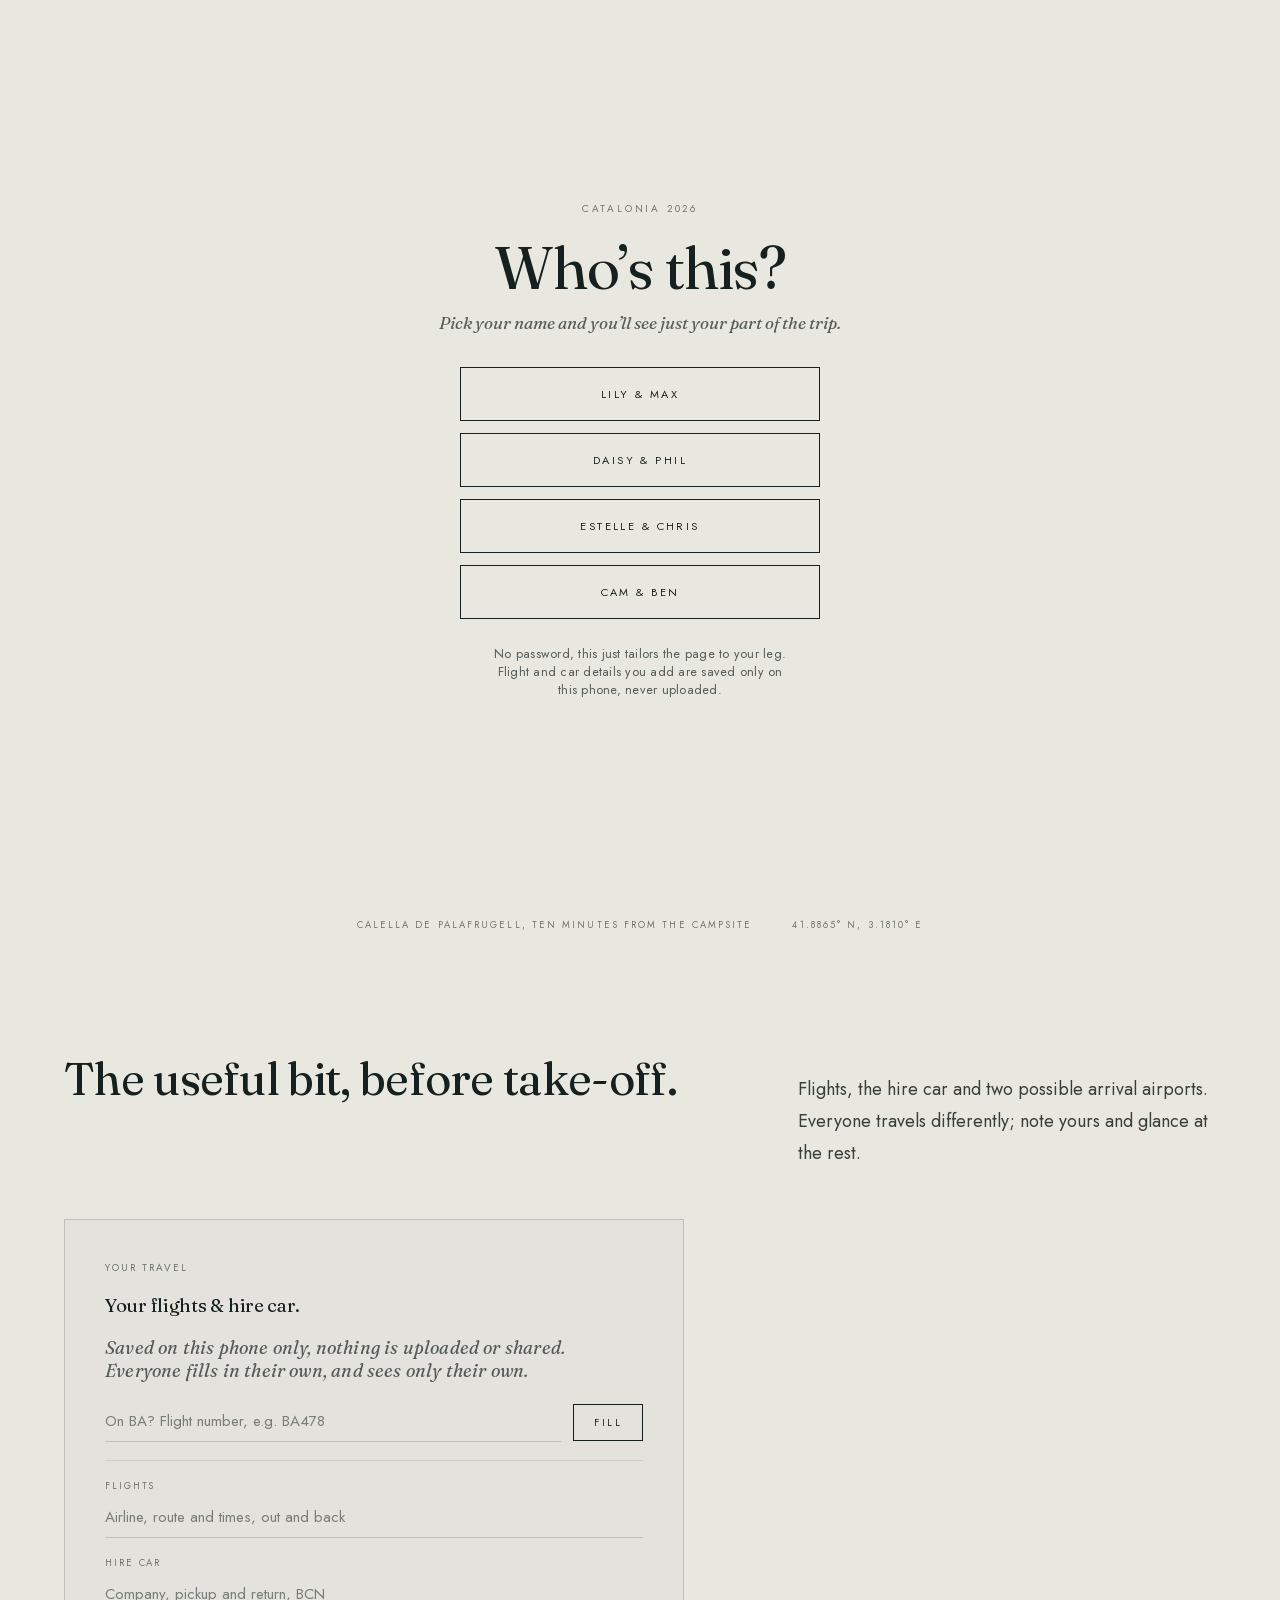
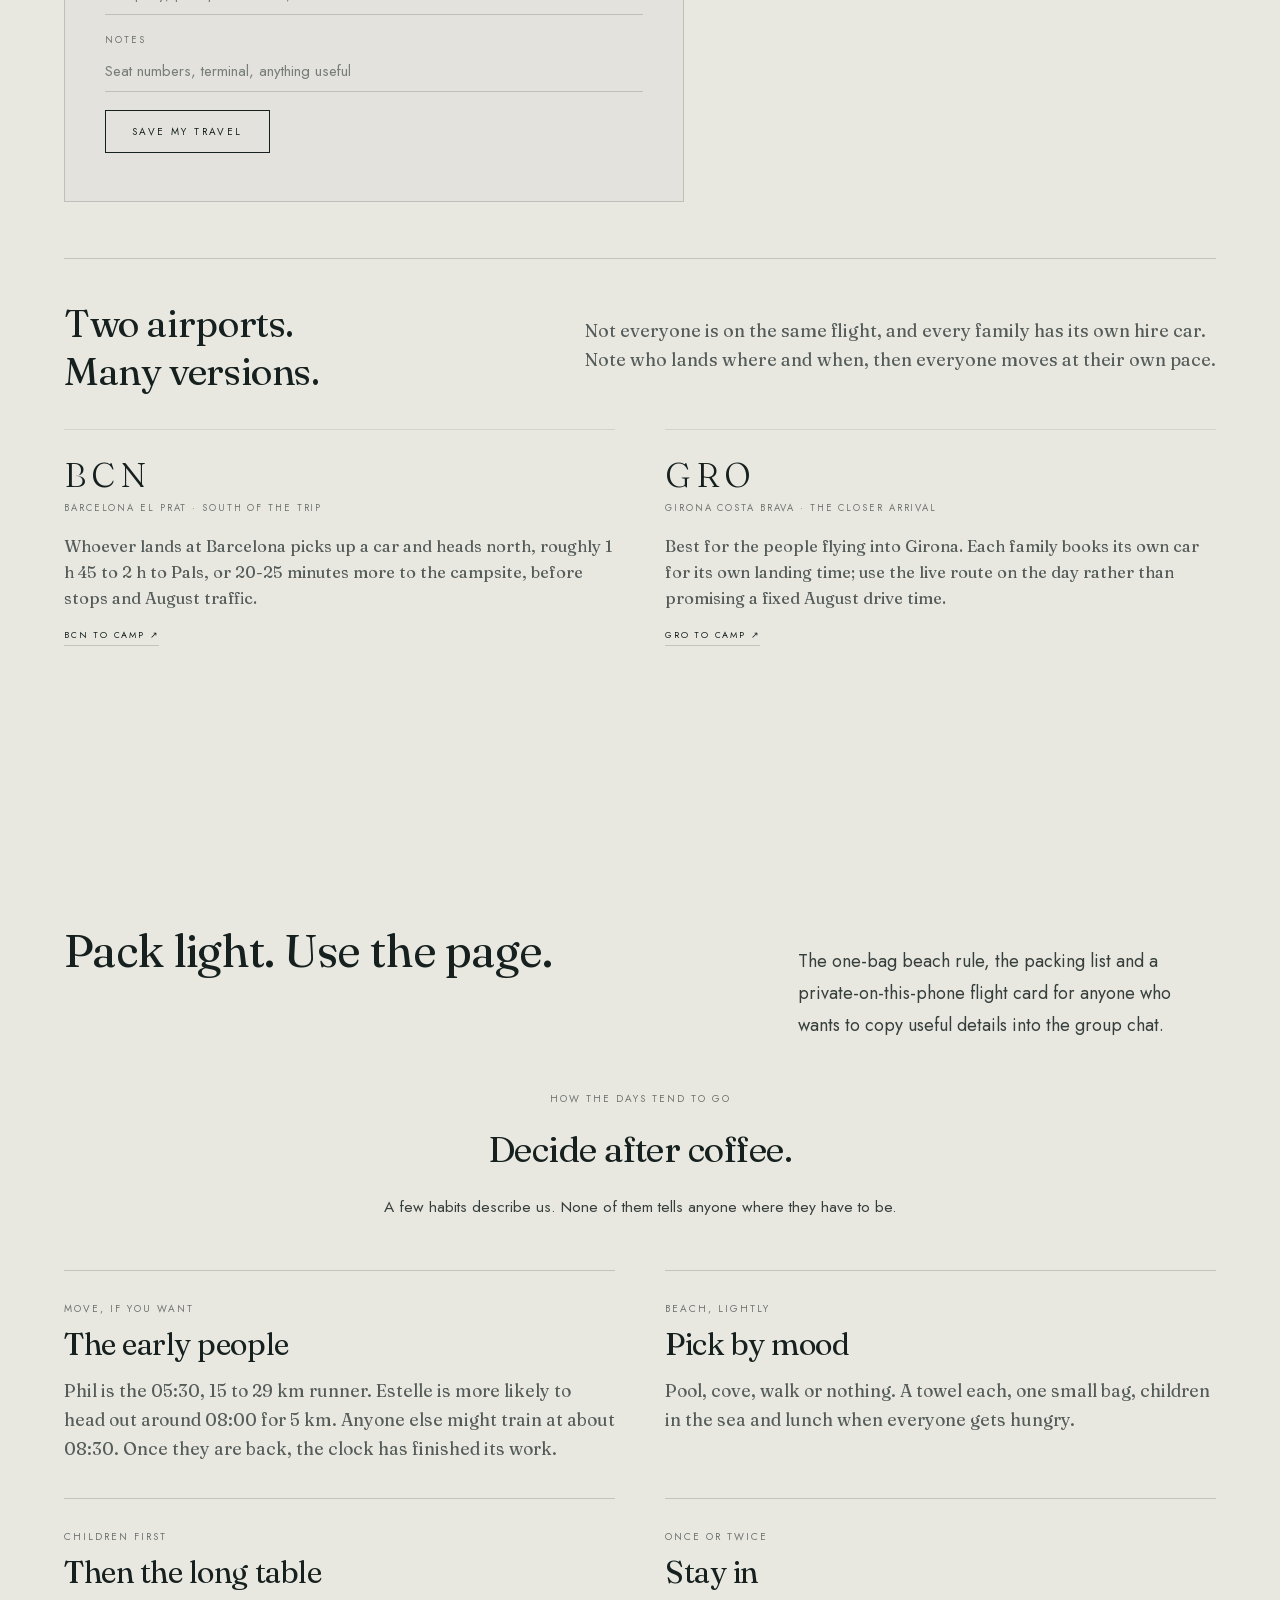
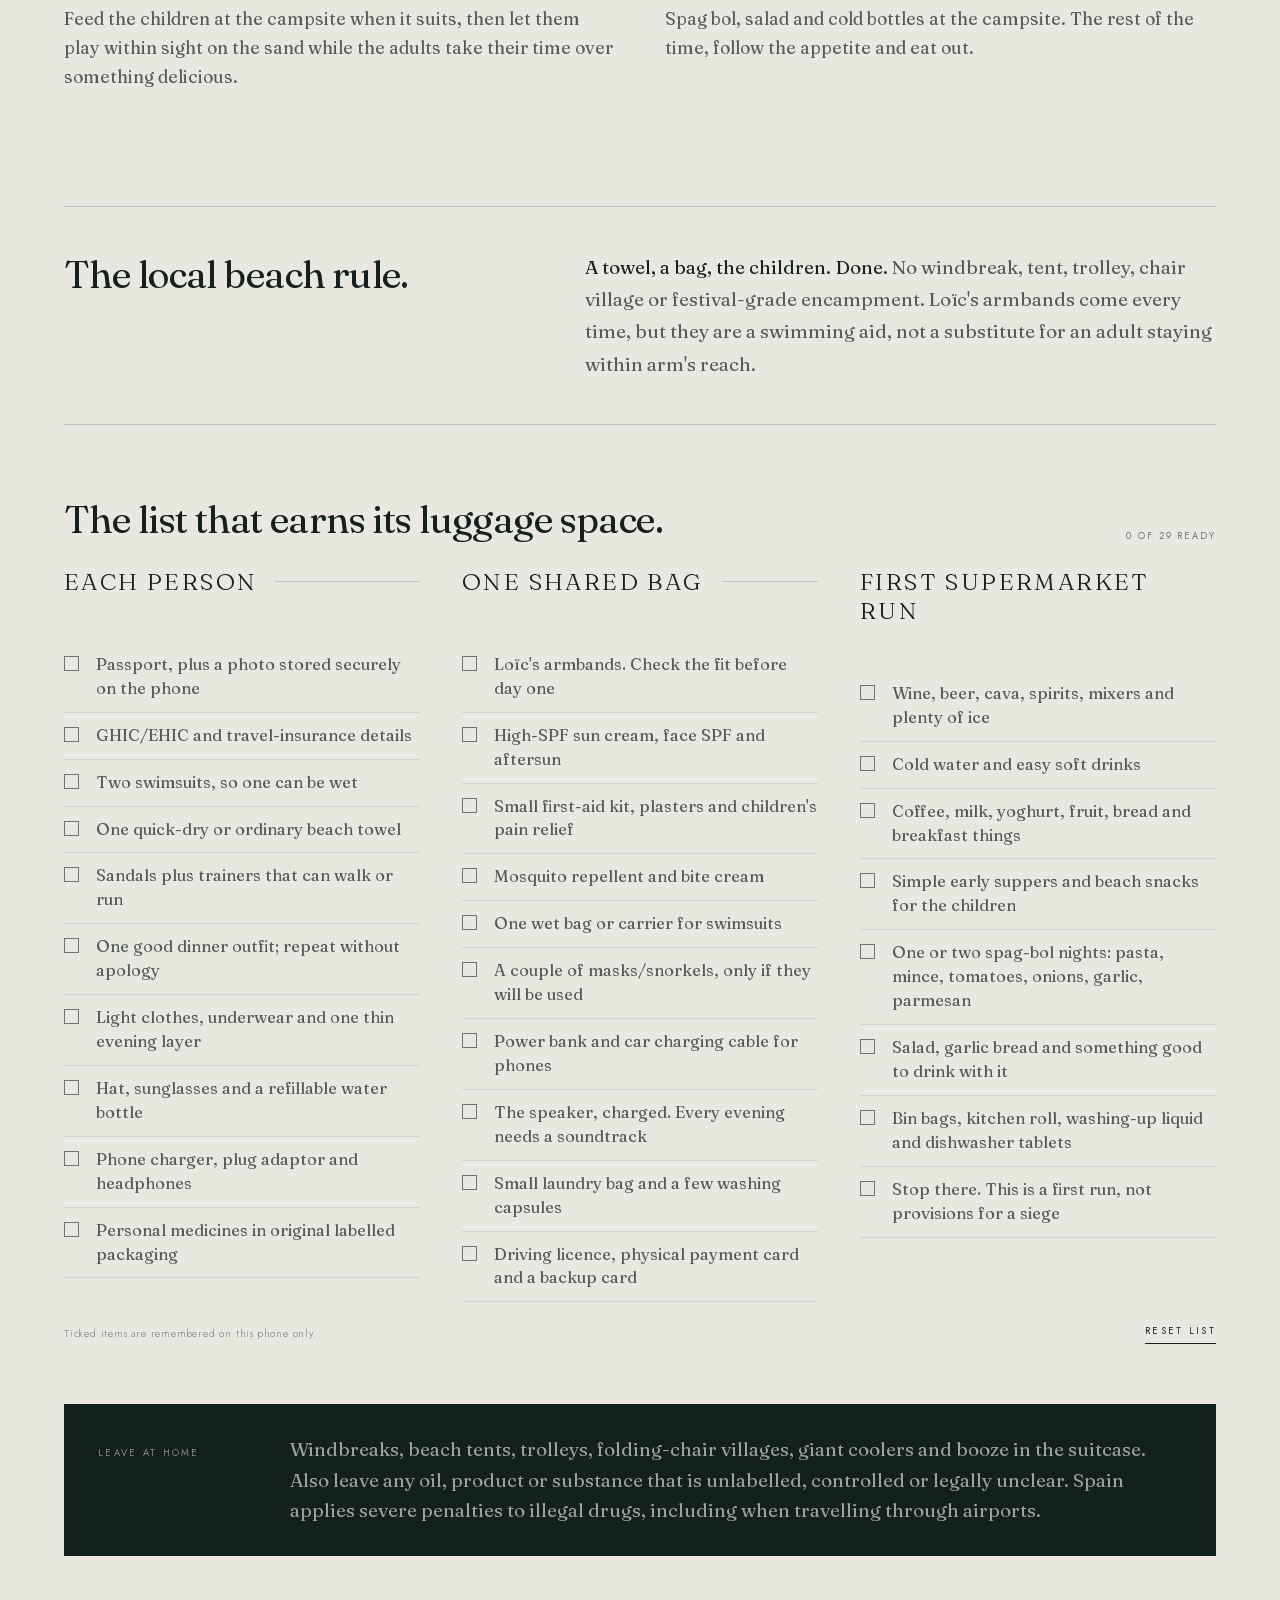
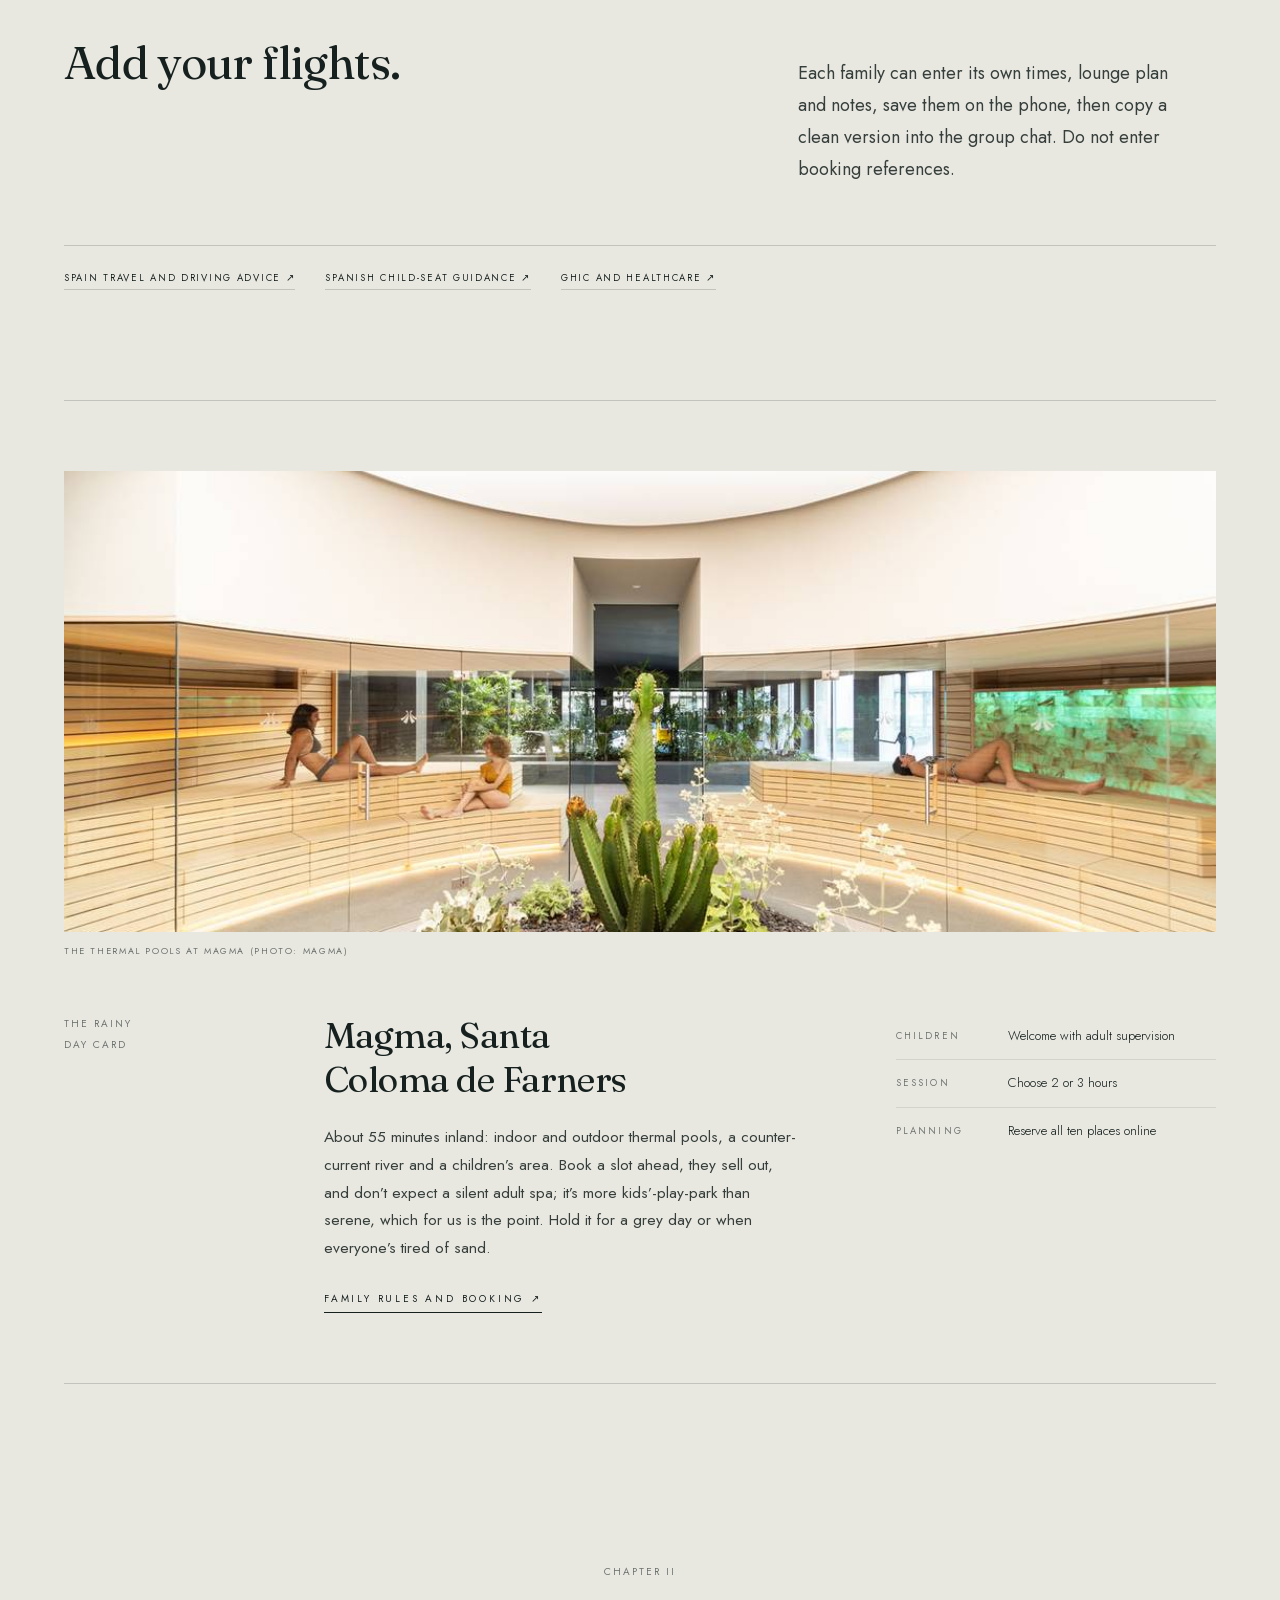
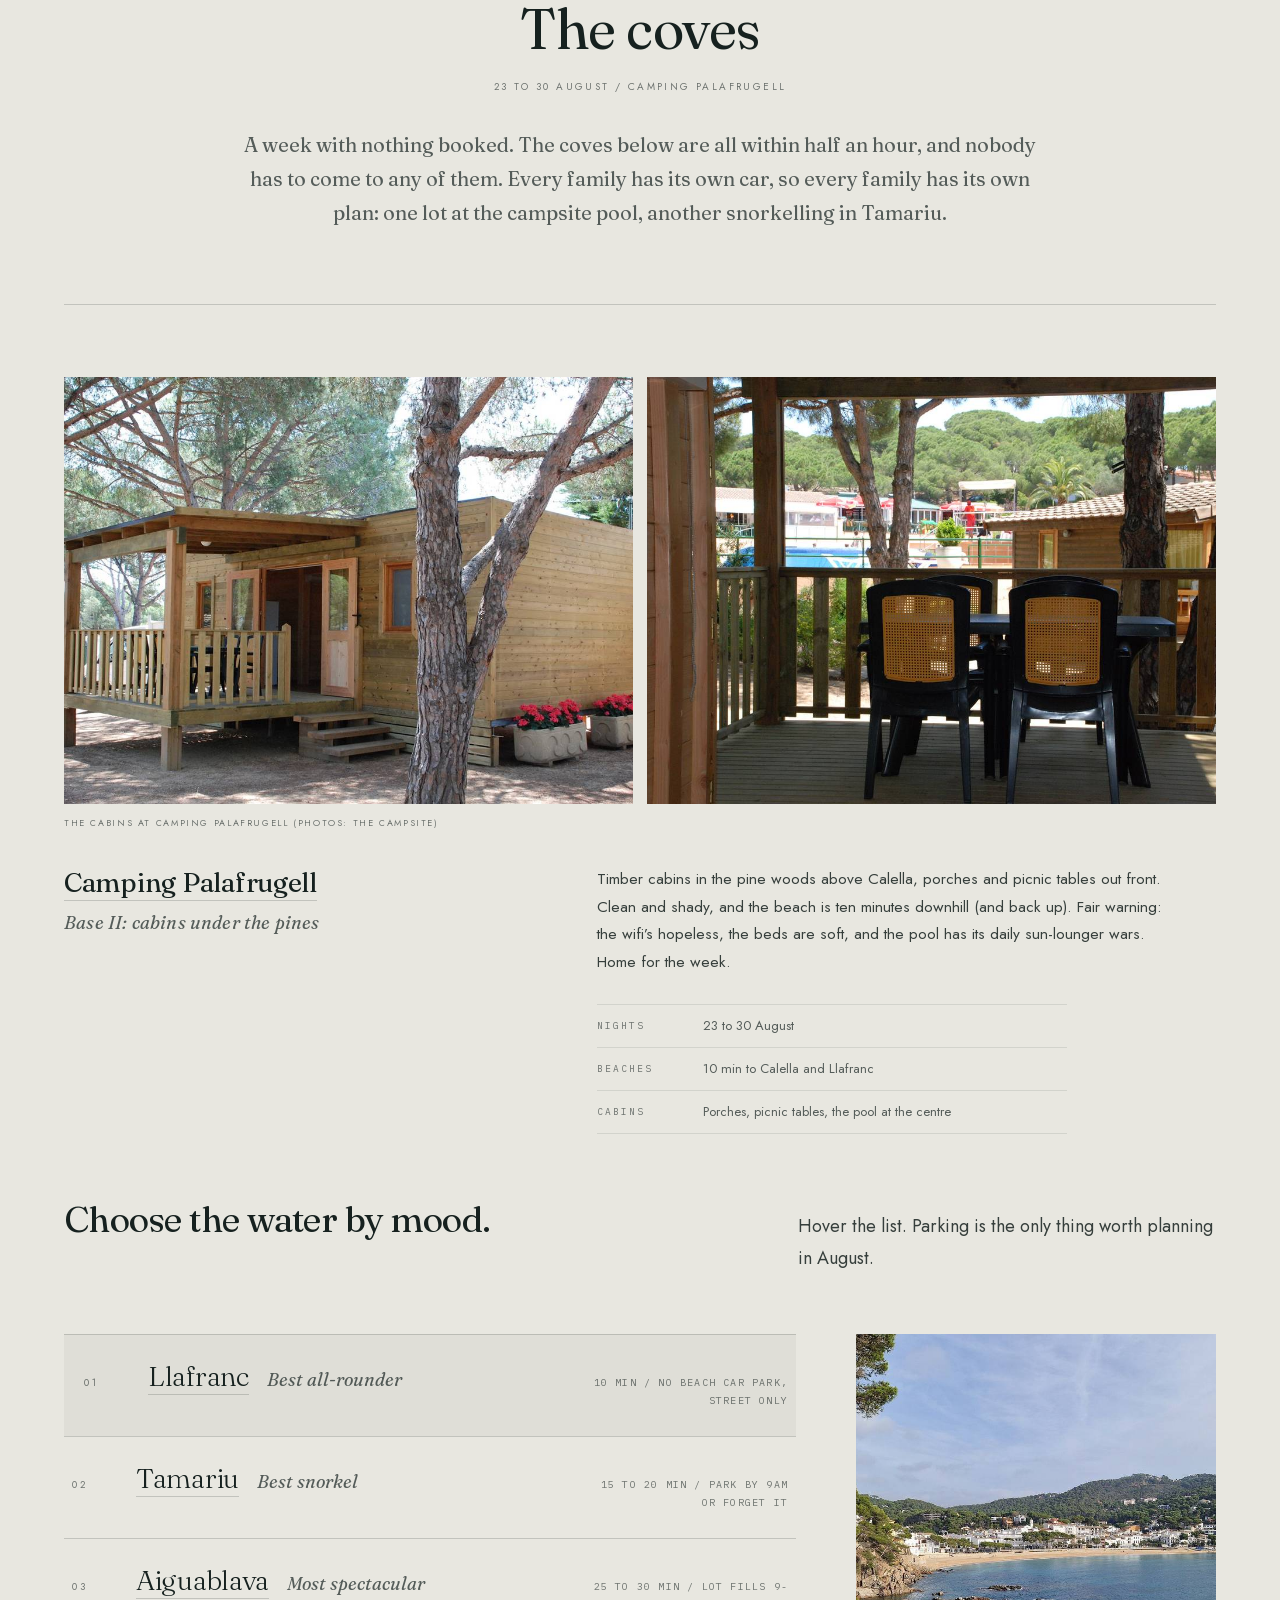
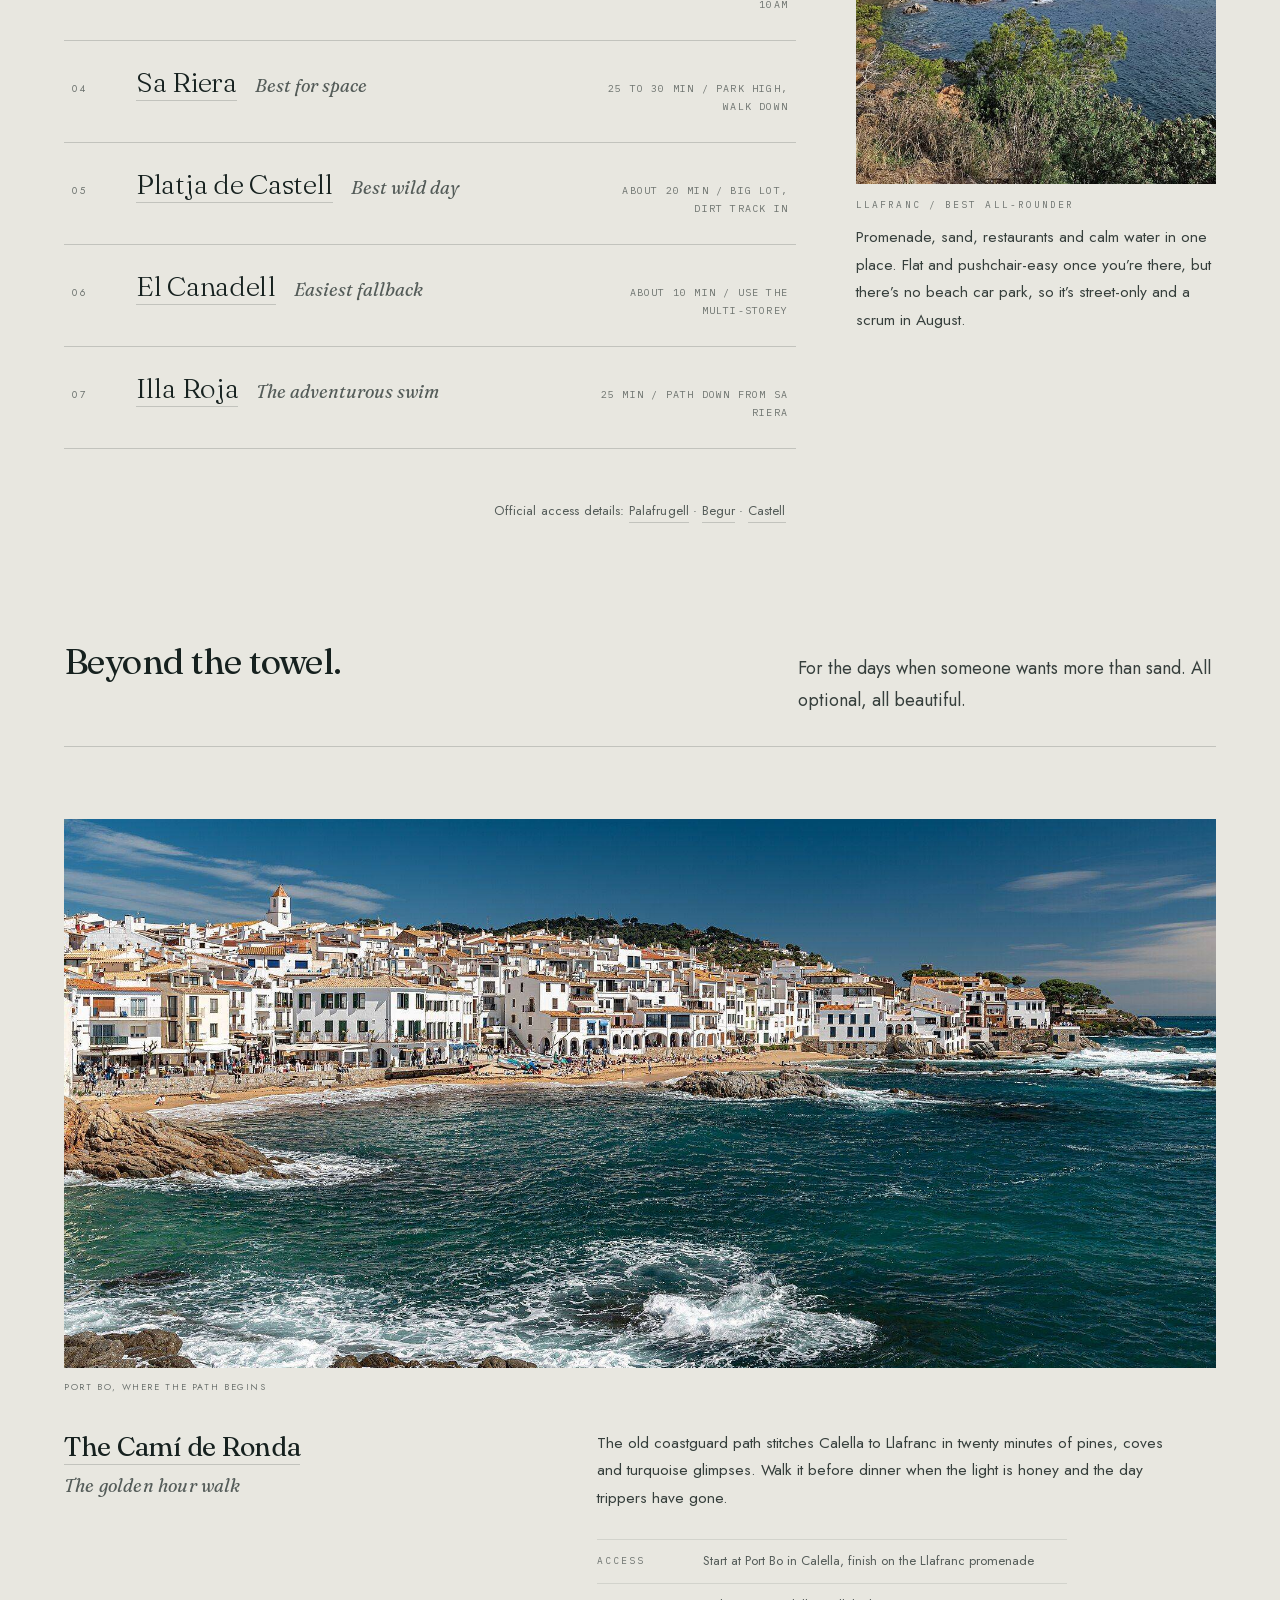
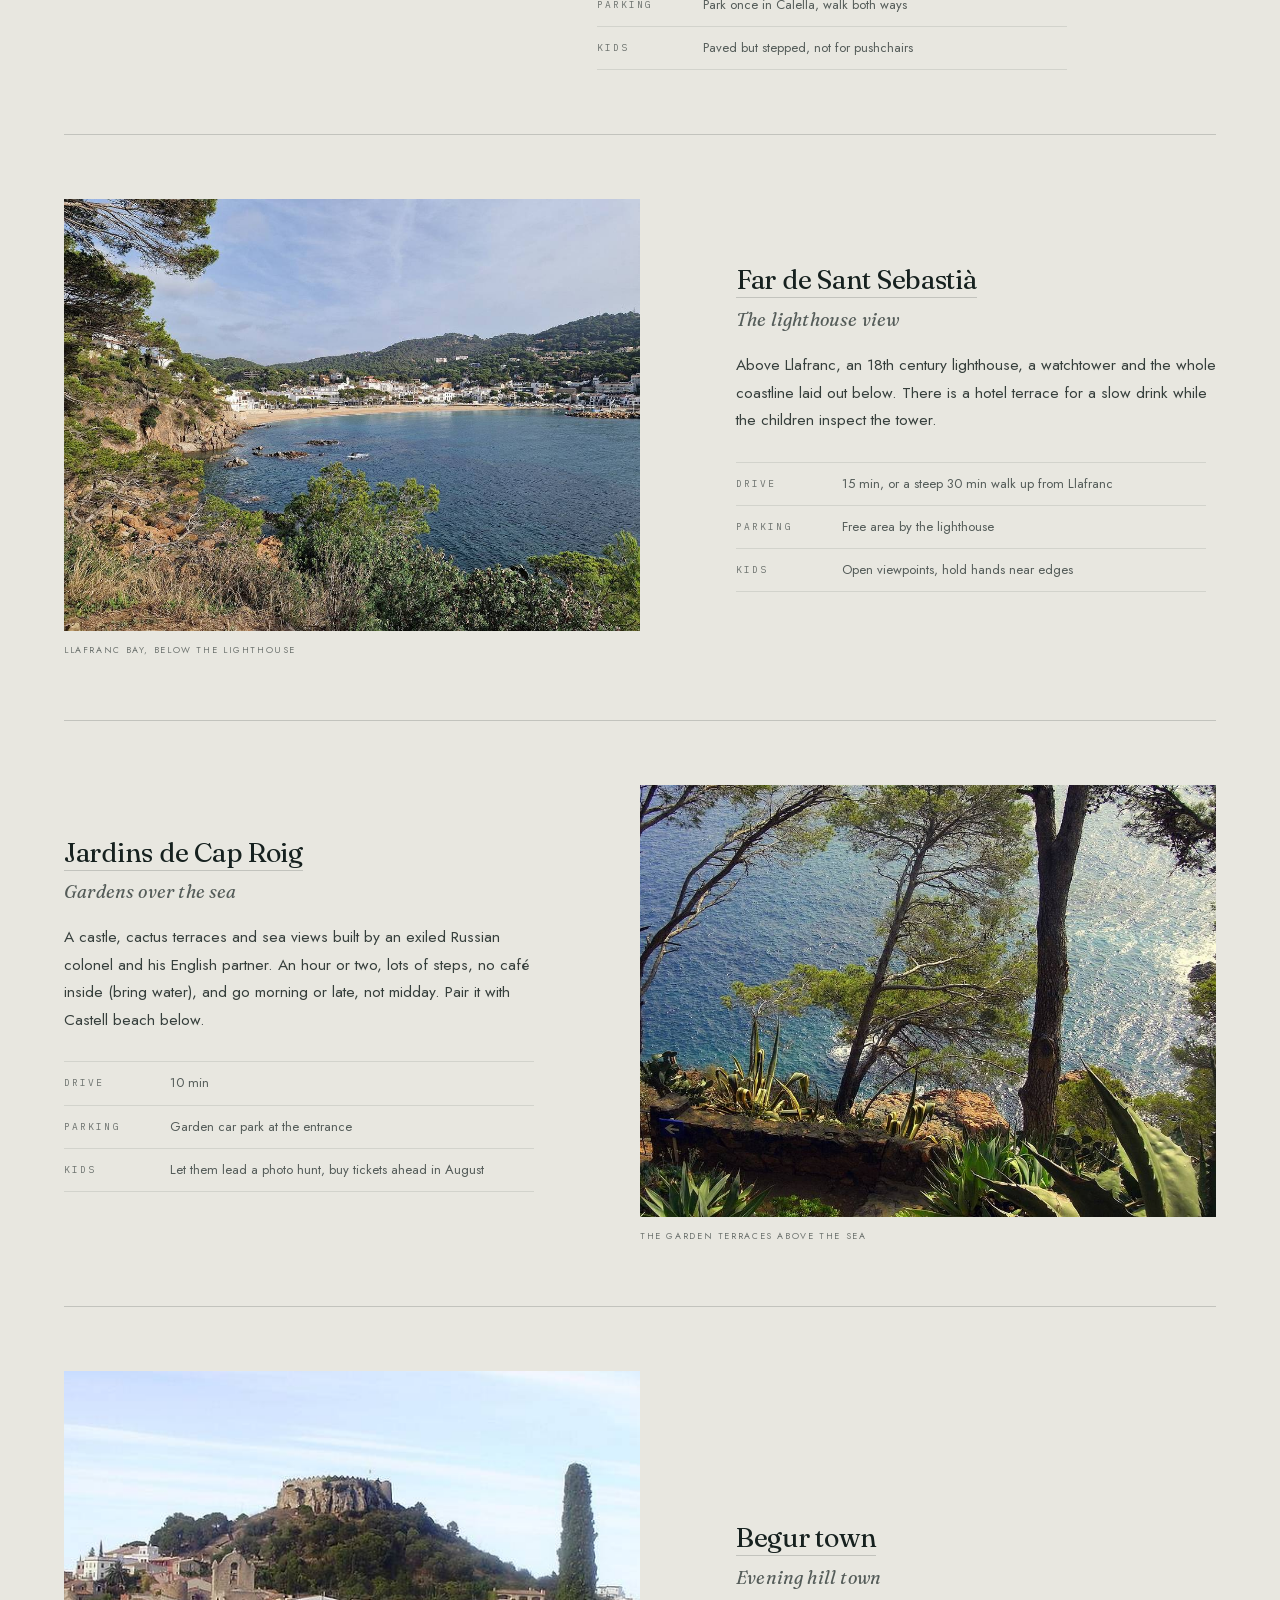
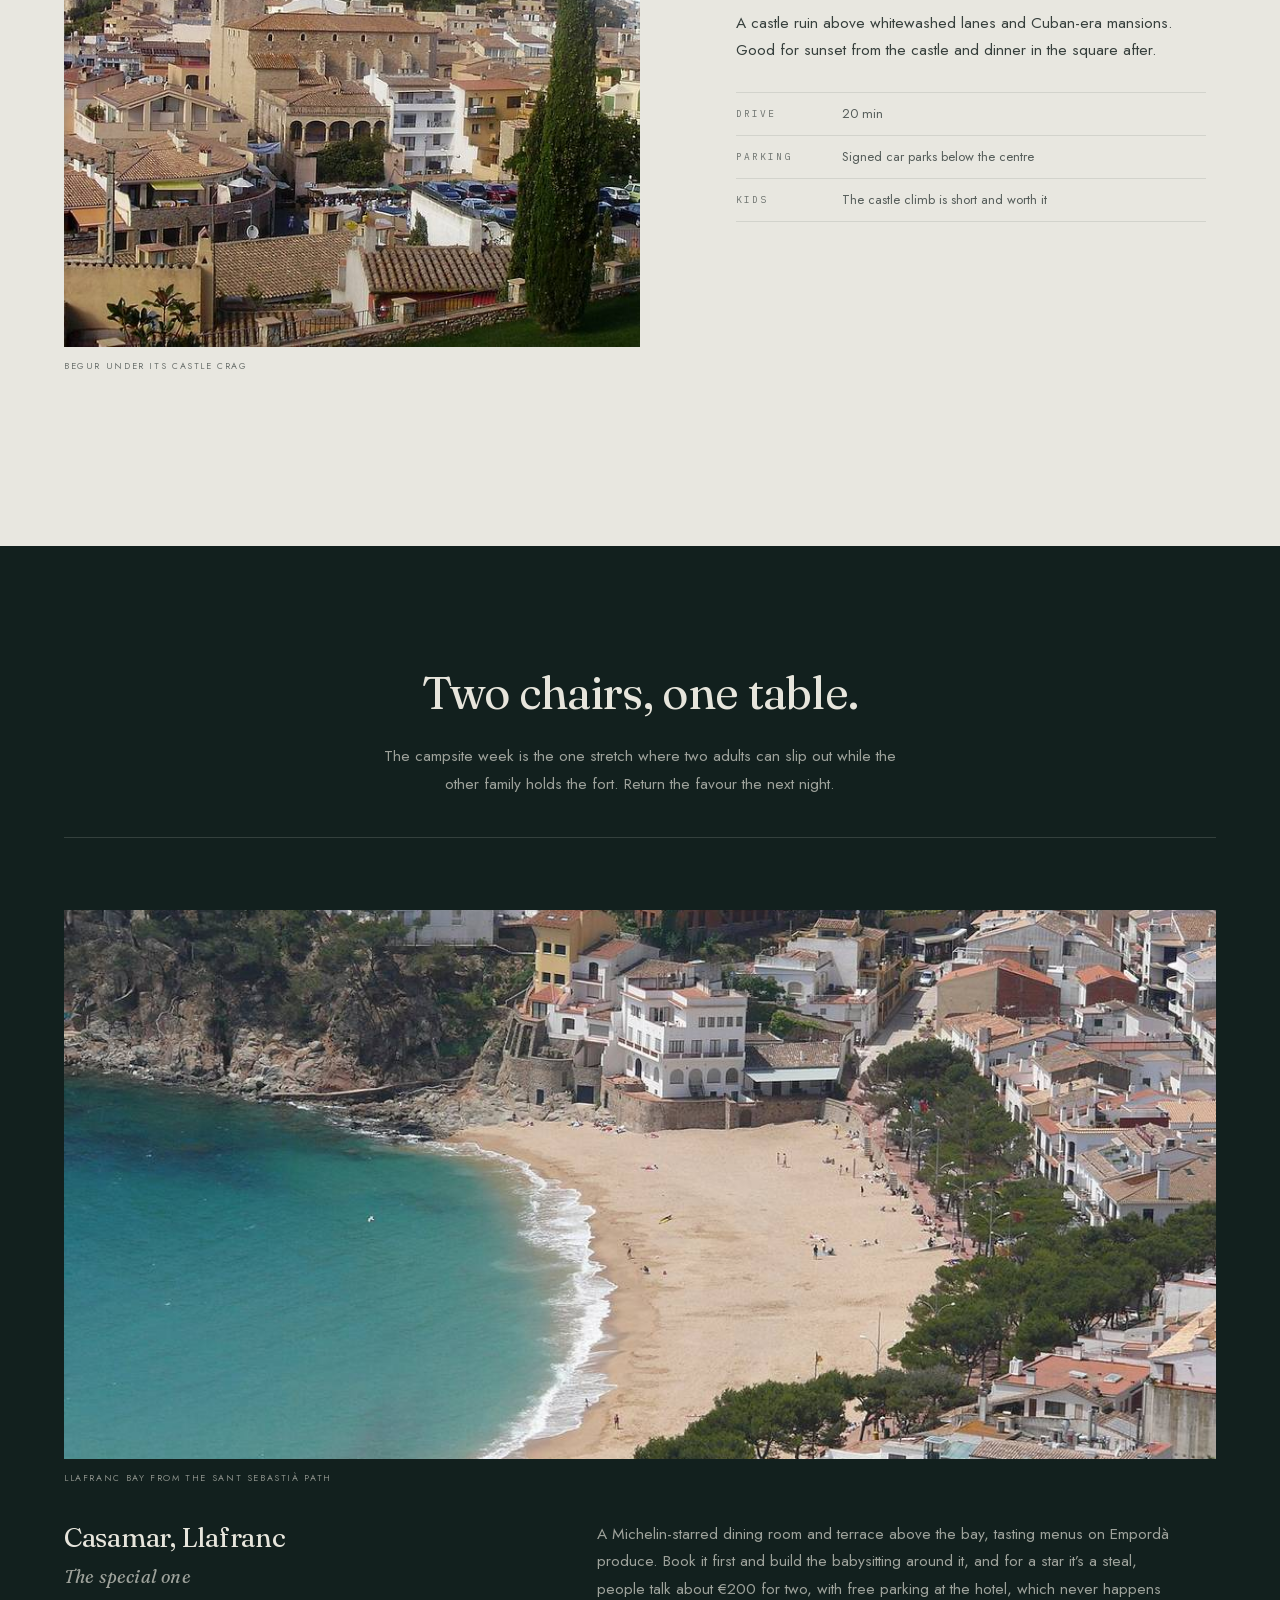
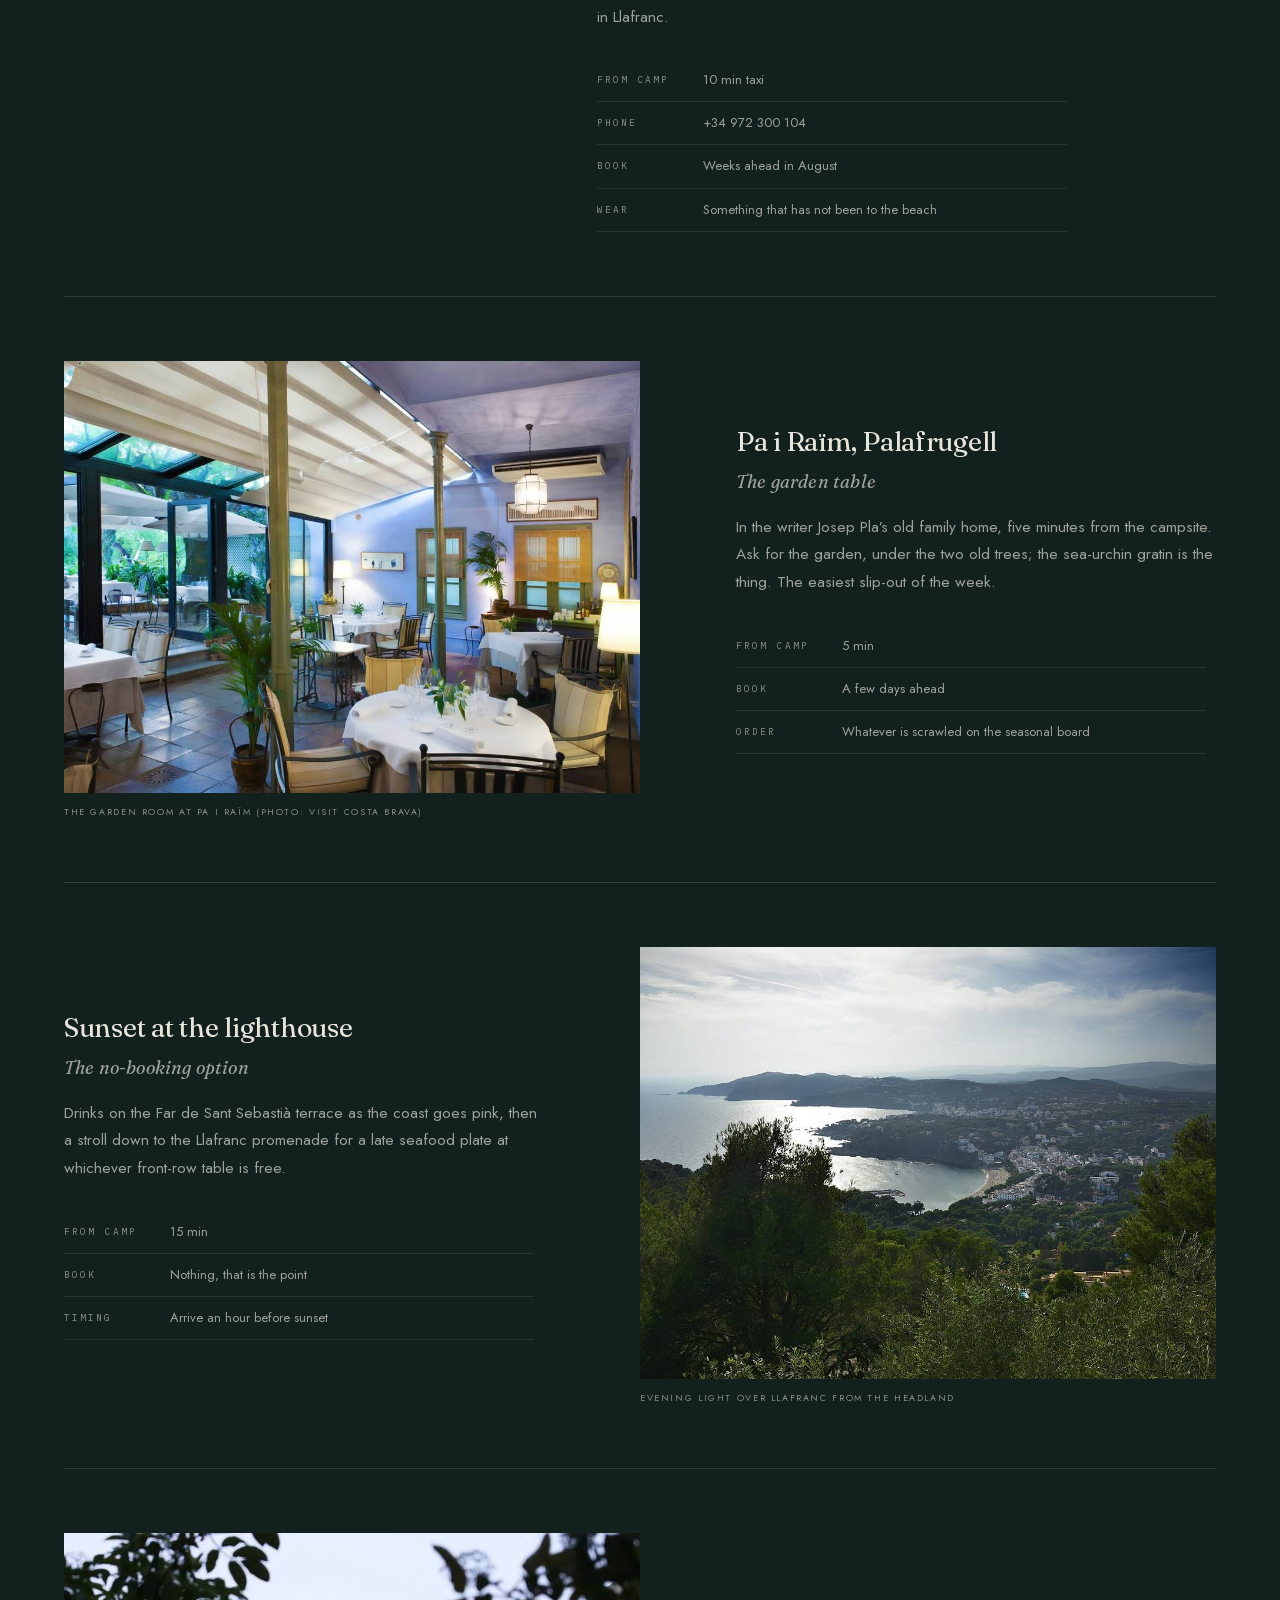
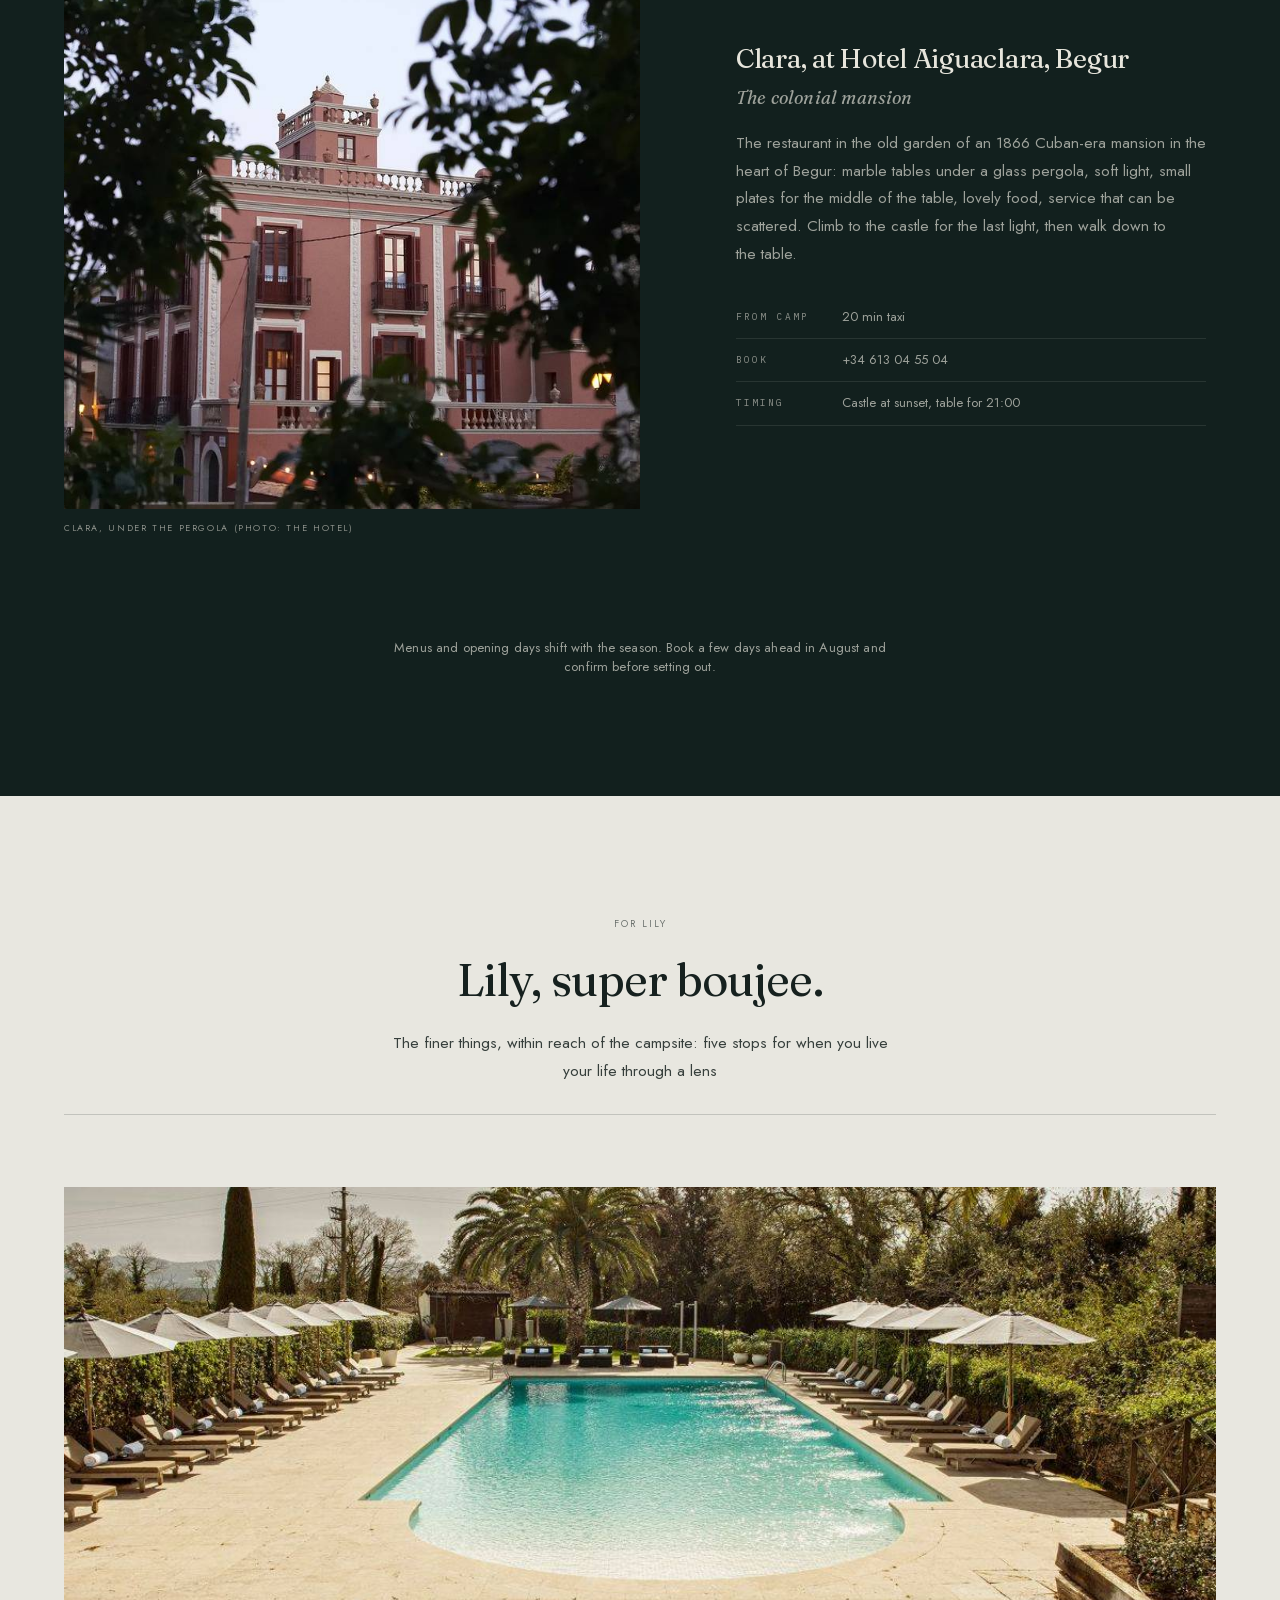
==== couples/index.html @ db092c10 "BA quick-fill: flight number populates route and live-times link Co-Authored-By: Claude Fable 5 <nor" ====
<!DOCTYPE html>
<html lang="en">
<head>
<meta charset="utf-8">
<meta name="viewport" content="width=device-width, initial-scale=1">
<meta name="theme-color" content="#fbf9f4">
<meta name="description" content="Pals, the coves, the campsite week and the runner's pages. Family notes for Catalonia, August 2026.">
<link rel="stylesheet" href="assets/leaflet/leaflet.css">
<title>Catalonia 2026 · Family notes</title>
<style>
/* latin-ext */
@font-face {
  font-family: 'Cormorant Garamond';
  font-style: italic;
  font-weight: 300;
  font-display: swap;
  src: url(assets/fonts/28d80079bb.woff2) format('woff2');
  unicode-range: U+0100-02BA, U+02BD-02C5, U+02C7-02CC, U+02CE-02D7, U+02DD-02FF, U+0304, U+0308, U+0329, U+1D00-1DBF, U+1E00-1E9F, U+1EF2-1EFF, U+2020, U+20A0-20AB, U+20AD-20C0, U+2113, U+2C60-2C7F, U+A720-A7FF;
}
/* latin */
@font-face {
  font-family: 'Cormorant Garamond';
  font-style: italic;
  font-weight: 300;
  font-display: swap;
  src: url(assets/fonts/880eabe202.woff2) format('woff2');
  unicode-range: U+0000-00FF, U+0131, U+0152-0153, U+02BB-02BC, U+02C6, U+02DA, U+02DC, U+0304, U+0308, U+0329, U+2000-206F, U+20AC, U+2122, U+2191, U+2193, U+2212, U+2215, U+FEFF, U+FFFD;
}
/* latin-ext */
@font-face {
  font-family: 'Cormorant Garamond';
  font-style: italic;
  font-weight: 400;
  font-display: swap;
  src: url(assets/fonts/28d80079bb.woff2) format('woff2');
  unicode-range: U+0100-02BA, U+02BD-02C5, U+02C7-02CC, U+02CE-02D7, U+02DD-02FF, U+0304, U+0308, U+0329, U+1D00-1DBF, U+1E00-1E9F, U+1EF2-1EFF, U+2020, U+20A0-20AB, U+20AD-20C0, U+2113, U+2C60-2C7F, U+A720-A7FF;
}
/* latin */
@font-face {
  font-family: 'Cormorant Garamond';
  font-style: italic;
  font-weight: 400;
  font-display: swap;
  src: url(assets/fonts/880eabe202.woff2) format('woff2');
  unicode-range: U+0000-00FF, U+0131, U+0152-0153, U+02BB-02BC, U+02C6, U+02DA, U+02DC, U+0304, U+0308, U+0329, U+2000-206F, U+20AC, U+2122, U+2191, U+2193, U+2212, U+2215, U+FEFF, U+FFFD;
}
/* latin-ext */
@font-face {
  font-family: 'Cormorant Garamond';
  font-style: normal;
  font-weight: 300;
  font-display: swap;
  src: url(assets/fonts/48072044ec.woff2) format('woff2');
  unicode-range: U+0100-02BA, U+02BD-02C5, U+02C7-02CC, U+02CE-02D7, U+02DD-02FF, U+0304, U+0308, U+0329, U+1D00-1DBF, U+1E00-1E9F, U+1EF2-1EFF, U+2020, U+20A0-20AB, U+20AD-20C0, U+2113, U+2C60-2C7F, U+A720-A7FF;
}
/* latin */
@font-face {
  font-family: 'Cormorant Garamond';
  font-style: normal;
  font-weight: 300;
  font-display: swap;
  src: url(assets/fonts/ac5feb9532.woff2) format('woff2');
  unicode-range: U+0000-00FF, U+0131, U+0152-0153, U+02BB-02BC, U+02C6, U+02DA, U+02DC, U+0304, U+0308, U+0329, U+2000-206F, U+20AC, U+2122, U+2191, U+2193, U+2212, U+2215, U+FEFF, U+FFFD;
}
/* latin-ext */
@font-face {
  font-family: 'Cormorant Garamond';
  font-style: normal;
  font-weight: 400;
  font-display: swap;
  src: url(assets/fonts/48072044ec.woff2) format('woff2');
  unicode-range: U+0100-02BA, U+02BD-02C5, U+02C7-02CC, U+02CE-02D7, U+02DD-02FF, U+0304, U+0308, U+0329, U+1D00-1DBF, U+1E00-1E9F, U+1EF2-1EFF, U+2020, U+20A0-20AB, U+20AD-20C0, U+2113, U+2C60-2C7F, U+A720-A7FF;
}
/* latin */
@font-face {
  font-family: 'Cormorant Garamond';
  font-style: normal;
  font-weight: 400;
  font-display: swap;
  src: url(assets/fonts/ac5feb9532.woff2) format('woff2');
  unicode-range: U+0000-00FF, U+0131, U+0152-0153, U+02BB-02BC, U+02C6, U+02DA, U+02DC, U+0304, U+0308, U+0329, U+2000-206F, U+20AC, U+2122, U+2191, U+2193, U+2212, U+2215, U+FEFF, U+FFFD;
}
/* latin-ext */
@font-face {
  font-family: 'Cormorant Garamond';
  font-style: normal;
  font-weight: 500;
  font-display: swap;
  src: url(assets/fonts/48072044ec.woff2) format('woff2');
  unicode-range: U+0100-02BA, U+02BD-02C5, U+02C7-02CC, U+02CE-02D7, U+02DD-02FF, U+0304, U+0308, U+0329, U+1D00-1DBF, U+1E00-1E9F, U+1EF2-1EFF, U+2020, U+20A0-20AB, U+20AD-20C0, U+2113, U+2C60-2C7F, U+A720-A7FF;
}
/* latin */
@font-face {
  font-family: 'Cormorant Garamond';
  font-style: normal;
  font-weight: 500;
  font-display: swap;
  src: url(assets/fonts/ac5feb9532.woff2) format('woff2');
  unicode-range: U+0000-00FF, U+0131, U+0152-0153, U+02BB-02BC, U+02C6, U+02DA, U+02DC, U+0304, U+0308, U+0329, U+2000-206F, U+20AC, U+2122, U+2191, U+2193, U+2212, U+2215, U+FEFF, U+FFFD;
}
/* latin-ext */
@font-face {
  font-family: 'Jost';
  font-style: normal;
  font-weight: 300;
  font-display: swap;
  src: url(assets/fonts/8f41327977.woff2) format('woff2');
  unicode-range: U+0100-02BA, U+02BD-02C5, U+02C7-02CC, U+02CE-02D7, U+02DD-02FF, U+0304, U+0308, U+0329, U+1D00-1DBF, U+1E00-1E9F, U+1EF2-1EFF, U+2020, U+20A0-20AB, U+20AD-20C0, U+2113, U+2C60-2C7F, U+A720-A7FF;
}
/* latin */
@font-face {
  font-family: 'Jost';
  font-style: normal;
  font-weight: 300;
  font-display: swap;
  src: url(assets/fonts/80724b1ffd.woff2) format('woff2');
  unicode-range: U+0000-00FF, U+0131, U+0152-0153, U+02BB-02BC, U+02C6, U+02DA, U+02DC, U+0304, U+0308, U+0329, U+2000-206F, U+20AC, U+2122, U+2191, U+2193, U+2212, U+2215, U+FEFF, U+FFFD;
}
/* latin-ext */
@font-face {
  font-family: 'Jost';
  font-style: normal;
  font-weight: 400;
  font-display: swap;
  src: url(assets/fonts/8f41327977.woff2) format('woff2');
  unicode-range: U+0100-02BA, U+02BD-02C5, U+02C7-02CC, U+02CE-02D7, U+02DD-02FF, U+0304, U+0308, U+0329, U+1D00-1DBF, U+1E00-1E9F, U+1EF2-1EFF, U+2020, U+20A0-20AB, U+20AD-20C0, U+2113, U+2C60-2C7F, U+A720-A7FF;
}
/* latin */
@font-face {
  font-family: 'Jost';
  font-style: normal;
  font-weight: 400;
  font-display: swap;
  src: url(assets/fonts/80724b1ffd.woff2) format('woff2');
  unicode-range: U+0000-00FF, U+0131, U+0152-0153, U+02BB-02BC, U+02C6, U+02DA, U+02DC, U+0304, U+0308, U+0329, U+2000-206F, U+20AC, U+2122, U+2191, U+2193, U+2212, U+2215, U+FEFF, U+FFFD;
}
/* latin-ext */
@font-face {
  font-family: 'Jost';
  font-style: normal;
  font-weight: 500;
  font-display: swap;
  src: url(assets/fonts/8f41327977.woff2) format('woff2');
  unicode-range: U+0100-02BA, U+02BD-02C5, U+02C7-02CC, U+02CE-02D7, U+02DD-02FF, U+0304, U+0308, U+0329, U+1D00-1DBF, U+1E00-1E9F, U+1EF2-1EFF, U+2020, U+20A0-20AB, U+20AD-20C0, U+2113, U+2C60-2C7F, U+A720-A7FF;
}
/* latin */
@font-face {
  font-family: 'Jost';
  font-style: normal;
  font-weight: 500;
  font-display: swap;
  src: url(assets/fonts/80724b1ffd.woff2) format('woff2');
  unicode-range: U+0000-00FF, U+0131, U+0152-0153, U+02BB-02BC, U+02C6, U+02DA, U+02DC, U+0304, U+0308, U+0329, U+2000-206F, U+20AC, U+2122, U+2191, U+2193, U+2212, U+2215, U+FEFF, U+FFFD;
}


/* RH England treatment: hairline Caslon-class caps, warm ivory, monochrome,
   centred compositions, hairline rules. Tokens first. */
:root {
  --ground: #f7f4ee;
  --ink: #26231e;
  --ink-60: rgba(38,35,30,0.62);
  --ink-45: rgba(38,35,30,0.45);
  --rule: rgba(38,35,30,0.16);
  --rule-soft: rgba(38,35,30,0.09);
  --dark: #201e1a;
  --dark-text: #ece7dc;
  --dark-60: rgba(236,231,220,0.62);
  --dark-45: rgba(236,231,220,0.45);
  --dark-rule: rgba(236,231,220,0.16);
  --serif: 'Cormorant Garamond', 'Times New Roman', serif;
  --sans: 'Jost', 'Futura', 'Century Gothic', sans-serif;
}
*, *::before, *::after { box-sizing: border-box; }
html { scroll-behavior: smooth; }
body { margin: 0; background: var(--ground); color: var(--ink); font-family: var(--serif); font-weight: 400; -webkit-font-smoothing: antialiased; }
img { max-width: 100%; }
a { color: inherit; text-decoration: none; transition: opacity 0.25s; }
a:hover { opacity: 0.6; }
a:focus-visible, [role="button"]:focus-visible { outline: 1px solid var(--ink); outline-offset: 3px; }
::selection { background: var(--ink); color: var(--ground); }
@keyframes fadeUp { from { opacity: 0; transform: translateY(28px); } to { opacity: 1; transform: none; } }
@keyframes mapPulse { 0% { r: 8; opacity: 0.9; } 100% { r: 24; opacity: 0; } }

/* typographic roles */
.skip { position: absolute; left: -9999px; top: 0; background: var(--ink); color: var(--ground); padding: 10px 18px; z-index: 100; font-family: var(--sans); font-size: 11px; letter-spacing: 0.2em; text-transform: uppercase; }
.skip:focus { left: 0; }
h1, h2, h3 { text-transform: uppercase; font-family: var(--serif); font-weight: 300; letter-spacing: 0.14em; text-wrap: balance; }
.eyebrow, .chapter-nn, .aside-label, .wp-label, .run-stat-k, .foot-label, .map-header { font-family: var(--sans); font-weight: 400; font-size: 10px; letter-spacing: 0.32em; text-transform: uppercase; color: var(--ink-45); }

/* header: centred RH masthead */
.site-head { position: fixed; top: 0; left: 0; right: 0; z-index: 50; display: flex; flex-direction: column; align-items: center; gap: 10px; padding: 20px 5vw 16px; background: rgba(247,244,238,0.92); backdrop-filter: blur(12px); -webkit-backdrop-filter: blur(12px); border-bottom: 1px solid var(--rule); }
.brand { font-family: var(--serif); font-weight: 400; font-size: 19px; letter-spacing: 0.42em; text-transform: uppercase; text-indent: 0.42em; }
.site-head nav { display: flex; gap: 34px; font-family: var(--sans); font-weight: 400; font-size: 10px; letter-spacing: 0.26em; text-transform: uppercase; color: var(--ink-60); }

/* shared layout */
.wrap { padding: 60px 5vw; max-width: 1300px; margin: 0 auto; scroll-margin-top: 96px; }
.wrap-inner { max-width: 1300px; margin: 0 auto; }
/* centred section heads, RH-style */
.split { display: flex; flex-direction: column; align-items: center; text-align: center; gap: 22px; }
.split h2 { font-size: clamp(28px,3.6vw,52px); line-height: 1.18; margin: 0; }
.split > p { font-family: var(--serif); font-style: italic; font-size: 19px; line-height: 1.6; margin: 0; max-width: 52ch; color: var(--ink-60); text-wrap: pretty; }
.split.sub h3 { font-size: clamp(24px,2.8vw,38px); line-height: 1.2; margin: 0; }
.split.sub { margin-bottom: 60px; }
.split.towel { margin: 120px 0 30px; }
.split.asym { flex-direction: row; flex-wrap: wrap; align-items: baseline; justify-content: space-between; text-align: left; gap: 18px 70px; }
.split.asym > p { margin-left: auto; max-width: 38ch; font-size: 18px; }

/* hero: full-screen image, RH England overlay */
.hero-full { position: relative; height: 100vh; height: 100svh; min-height: 560px; }
.hero-bg { position: absolute; inset: 0; width: 100%; height: 100%; object-fit: cover; display: block; }
.hero-full::after { content: ''; position: absolute; inset: 0; background: linear-gradient(rgba(22,20,16,0.42), rgba(22,20,16,0.38) 45%, rgba(22,20,16,0.5)); }
.hero-overlay { position: absolute; inset: 0; z-index: 1; display: flex; flex-direction: column; align-items: center; justify-content: flex-end; text-align: center; padding: 120px 6vw 9vh; color: #f6f3ec; }
.hero-overlay h1 { font-size: clamp(32px,5vw,76px); line-height: 1.2; margin: 0; max-width: 20ch; text-shadow: 0 1px 18px rgba(0,0,0,0.35); animation: fadeUp 1.1s cubic-bezier(0.22,1,0.36,1) both; }
.hero-lede { font-family: var(--serif); font-style: italic; font-size: clamp(18px,1.8vw,22px); line-height: 1.6; margin: 34px 0 0; max-width: 50ch; color: rgba(246,243,236,0.92); text-wrap: pretty; text-shadow: 0 1px 16px rgba(0,0,0,0.3); animation: fadeUp 1.1s cubic-bezier(0.22,1,0.36,1) 0.25s both; }
.hero-dates { font-family: var(--sans); font-weight: 400; font-size: 10.5px; line-height: 2.4; letter-spacing: 0.26em; text-transform: uppercase; color: rgba(246,243,236,0.85); margin-top: 38px; animation: fadeUp 1.1s cubic-bezier(0.22,1,0.36,1) 0.45s both; }
.hero-capline { font-family: var(--sans); font-size: 9.5px; letter-spacing: 0.22em; text-transform: uppercase; color: var(--ink-45); padding: 18px 5vw 0; display: flex; justify-content: center; gap: 40px; flex-wrap: wrap; text-align: center; }

/* overview index */
.overview { padding: 130px 5vw 60px; }
.index { margin-top: 64px; }
.index-row { display: grid; grid-template-columns: 64px minmax(0,1fr) auto; gap: 28px; align-items: baseline; padding: 30px 0; border-top: 1px solid var(--rule); }
.index-row:last-child { border-bottom: 1px solid var(--rule); }
.index-nn { font-family: var(--sans); font-size: 10px; letter-spacing: 0.3em; color: var(--ink-45); }
.index-name { font-family: var(--serif); font-weight: 300; font-size: clamp(24px,2.8vw,40px); line-height: 1.15; letter-spacing: 0.12em; text-transform: uppercase; }
.index-meta { font-family: var(--sans); font-size: 10px; letter-spacing: 0.18em; text-transform: uppercase; color: var(--ink-45); }

/* chapters: centred heads */
.chapter { padding-bottom: 40px; }
.chapter-head { display: flex; flex-direction: column; align-items: center; text-align: center; gap: 18px; padding: 80px 0 34px; }
.chapter-head h2 { font-size: clamp(30px,4.4vw,62px); line-height: 1.14; margin: 0; }
.chapter-meta { font-family: var(--sans); font-size: 10px; letter-spacing: 0.24em; text-transform: uppercase; color: var(--ink-45); }
.chapter-lede { font-family: var(--serif); font-size: 20px; line-height: 1.7; margin: 0 auto 34px; max-width: 62ch; color: var(--ink-60); text-wrap: pretty; text-align: center; }
.chapter-lede.pad-b { margin-bottom: 74px; }
/* full-bleed chapter panorama */
.wide-fig { width: 100vw; margin: 48px 0 40px calc(50% - 50vw); }
.wide-fig img { width: 100%; aspect-ratio: 3/1; object-fit: cover; object-position: 50% 30%; display: block; }
.wide-fig figcaption { font-family: var(--sans); font-size: 9.5px; letter-spacing: 0.22em; text-transform: uppercase; color: var(--ink-45); margin-top: 16px; text-align: center; padding: 0 5vw; }

/* articles: editorial system with feature moments, alternating rows, text rows */
.spot-feature { border-top: 1px solid var(--rule); padding: 72px 0 64px; }
.spot-feature .spot-fig { width: 100%; max-width: none; margin: 0; }
.spot-feature .spot-fig img { width: 100%; aspect-ratio: 21/10; object-fit: cover; display: block; }
.spot-fig figcaption, .row-fig figcaption { font-family: var(--sans); font-size: 9px; letter-spacing: 0.18em; text-transform: uppercase; color: var(--ink-45); margin-top: 12px; }
.spot-fig-pair .pair { display: grid; grid-template-columns: 1fr 1fr; gap: 14px; }
.spot-fig-pair .pair img { width: 100%; aspect-ratio: 4/3; object-fit: cover; display: block; }
.feat-grid { display: grid; grid-template-columns: minmax(0,5fr) minmax(0,7fr); gap: 26px 90px; margin-top: 36px; }
.spot-feature h3, .spot-row h3, .spot-plain h3 { font-size: clamp(20px,2.1vw,29px); line-height: 1.32; letter-spacing: 0.12em; margin: 0; font-weight: 400; }
.spot-tag { font-family: var(--serif); font-style: italic; font-size: 18px; letter-spacing: 0.01em; color: var(--ink-60); margin-top: 10px; }
.spot-body { font-family: var(--serif); font-size: 18.5px; line-height: 1.7; color: var(--ink-60); margin: 0 0 0; max-width: 58ch; text-wrap: pretty; }
.spot-facts { max-width: 470px; margin-top: 28px; }
.spot-row { display: grid; grid-template-columns: repeat(12, minmax(0,1fr)); gap: 32px 0; align-items: center; border-top: 1px solid var(--rule); padding: 64px 0; }
.spot-row .row-fig { grid-column: 1 / span 6; margin: 0; }
.spot-row .row-txt { grid-column: 8 / span 5; }
.spot-row.rev .row-fig { grid-column: 7 / span 6; }
.spot-row.rev .row-txt { grid-column: 1 / span 5; grid-row: 1; }
.row-fig img { width: 100%; aspect-ratio: 4/3; object-fit: cover; display: block; }
.row-fig.sq img { aspect-ratio: 1/1; }
.row-txt .spot-body { margin-top: 20px; }
.spot-plain { display: grid; grid-template-columns: minmax(0,5fr) minmax(0,7fr); gap: 24px 90px; border-top: 1px solid var(--rule); padding: 58px 0; }
.fact-row { display: grid; grid-template-columns: 92px 1fr; gap: 14px; padding: 11px 0; border-bottom: 1px solid var(--rule-soft); font-family: var(--sans); font-size: 12.5px; font-weight: 300; line-height: 1.55; }
.fact-row:first-child { border-top: 1px solid var(--rule-soft); }
.fact-k { font-size: 9.5px; font-weight: 400; letter-spacing: 0.22em; text-transform: uppercase; color: var(--ink-45); padding-top: 3px; }
.fact-v { color: var(--ink-60); }
/* dark variants */
.spot-dk { border-top-color: var(--dark-rule); }
.spot-dk figcaption { color: var(--dark-45); }
.spot-dk .spot-tag { color: var(--dark-60); }
.spot-dk .spot-body { color: var(--dark-60); }
.spot-dk .spot-fig figcaption { color: var(--dark-45); }
.fact-row.dk { border-bottom-color: rgba(236,231,220,0.1); }
.fact-row.dk .fact-k { color: var(--dark-45); }
.fact-row.dk .fact-v { color: var(--dark-60); }

/* magma aside */
.aside-wrap { padding: 40px 5vw; }
.aside { border-top: 1px solid var(--rule); border-bottom: 1px solid var(--rule); padding: 70px 0; display: flex; flex-wrap: wrap; gap: 44px 100px; align-items: start; }
.aside-fig { flex-basis: 100%; margin: 0 0 12px; }
.aside-fig img { width: 100%; aspect-ratio: 5/2; object-fit: cover; display: block; }
.aside-fig figcaption { font-family: var(--sans); font-size: 9px; letter-spacing: 0.18em; text-transform: uppercase; color: var(--ink-45); margin-top: 12px; }
.aside-label { flex: 0 0 160px; line-height: 2.1; }
.aside-main { flex: 1 1 380px; min-width: 0; }
.aside-main h2 { font-size: clamp(24px,2.8vw,38px); line-height: 1.24; margin: 0 0 22px; }
.aside-main p { font-family: var(--serif); font-size: 19px; line-height: 1.7; color: var(--ink-60); margin: 0; max-width: 56ch; text-wrap: pretty; }
.aside-link, .run-map-link { display: inline-block; margin-top: 30px; font-family: var(--sans); font-weight: 400; font-size: 10px; letter-spacing: 0.28em; text-transform: uppercase; border-bottom: 1px solid var(--ink); padding-bottom: 6px; }
.aside-facts { flex: 0 1 320px; min-width: 240px; font-family: var(--sans); font-weight: 300; font-size: 13px; line-height: 1.6; }
.aside-fact { display: grid; grid-template-columns: 96px 1fr; gap: 16px; padding: 13px 0; border-bottom: 1px solid var(--rule-soft); }
.aside-fact.last { border-bottom: none; }
.aside-fact span:first-child { font-size: 9.5px; font-weight: 400; letter-spacing: 0.22em; text-transform: uppercase; color: var(--ink-45); padding-top: 3px; }

/* beaches */
.beaches { display: flex; flex-wrap: wrap; gap: 60px; align-items: start; }
.beach-list { flex: 1 1 480px; min-width: 0; display: flex; flex-direction: column; border-bottom: 1px solid var(--rule); }
.beach-row { display: grid; grid-template-columns: 44px minmax(0,1fr) 200px; align-items: baseline; gap: 20px; padding: 26px 8px; border-top: 1px solid var(--rule); background: transparent; cursor: default; transition: background 0.35s, padding 0.35s; }
.beach-row.is-active { padding: 26px 8px 26px 20px; background: rgba(38,35,30,0.045); }
.beach-nn { font-family: var(--sans); font-size: 10px; letter-spacing: 0.3em; color: var(--ink-45); }
.beach-main { display: flex; align-items: baseline; gap: 18px; flex-wrap: wrap; }
.beach-name { font-family: var(--serif); font-weight: 300; font-size: clamp(22px,2.2vw,32px); line-height: 1.1; letter-spacing: 0.12em; text-transform: uppercase; }
.beach-tag { font-family: var(--serif); font-style: italic; font-size: 18px; color: var(--ink-60); }
.beach-drive { font-family: var(--sans); font-weight: 300; font-size: 10px; letter-spacing: 0.12em; text-transform: uppercase; color: var(--ink-45); text-align: right; line-height: 1.8; }
.beach-panel { flex: 0 1 360px; min-width: 280px; position: sticky; top: 130px; }
.beach-panel img { width: 100%; aspect-ratio: 4/5; object-fit: cover; display: block; }
.beach-cap { font-family: var(--sans); font-size: 9.5px; letter-spacing: 0.22em; text-transform: uppercase; color: var(--ink-45); margin-top: 14px; }
.beach-note { font-family: var(--serif); font-size: 17px; line-height: 1.65; color: var(--ink-60); margin: 12px 0 0; text-wrap: pretty; }
.sources-line { margin-top: 52px; font-family: var(--sans); font-weight: 300; font-size: 10px; letter-spacing: 0.16em; text-transform: uppercase; color: var(--ink-45); text-align: center; }
.sources-line a { border-bottom: 1px solid var(--rule); padding-bottom: 2px; }

/* dark sections */
.dark-section { background: var(--dark); color: var(--dark-text); padding: 120px 5vw; scroll-margin-top: 96px; }
#datenights { margin-top: 70px; }
.dark-section .split { margin-bottom: 40px; }
.dark-section .split > p { color: var(--dark-60); }
.dark-section .split.head-gap { margin-bottom: 70px; }
.dark-section .eyebrow, .dark-section .map-header { color: var(--dark-45); }
.dark-footnote { font-family: var(--sans); font-weight: 300; font-size: 10px; letter-spacing: 0.16em; text-transform: uppercase; color: var(--dark-45); margin: 40px 0 0; text-align: center; }

/* lily */
.lily-sec { padding: 120px 5vw 40px; }
.lily-sec .split { margin-bottom: 30px; }
.lily-sec .eyebrow, .lily-sec .fact-k { color: #2f5d57; }
.lily-sec .spot-tag { color: rgba(22,33,31,0.66); }
@media (max-width: 760px) { .lily-sec { padding: 76px 5vw 20px; } }

/* lunches / running */
.lunches { padding: 120px 5vw 20px; }
.lunches .split, .running .split { margin-bottom: 40px; }
.running { padding: 120px 5vw 60px; }
.run { border-top: 1px solid var(--rule); padding: 64px 0; }
.run-head { display: flex; flex-direction: column; align-items: center; text-align: center; gap: 12px; }
.run-nn { font-family: var(--sans); font-size: 10px; letter-spacing: 0.3em; color: var(--ink-45); }
.run-head h3 { font-size: clamp(20px,2.2vw,30px); line-height: 1.3; letter-spacing: 0.12em; margin: 0; font-weight: 400; }
.run-tag { font-family: var(--serif); font-style: italic; font-size: 19px; color: var(--ink-60); }
.run-stats { display: flex; flex-wrap: wrap; justify-content: center; gap: 0 60px; margin-top: 30px; border-top: 1px solid var(--rule-soft); }
.run-stat { padding: 18px 0; min-width: 110px; text-align: center; }
.run-cols { justify-content: center; margin-top: 20px; }
.run-stat-v { font-family: var(--serif); font-weight: 300; font-size: 26px; margin-top: 7px; font-variant-numeric: tabular-nums; }
.run-cols { display: flex; flex-wrap: wrap; gap: 36px 60px; margin-top: 8px; }
.run-body { flex: 1 1 340px; min-width: 0; font-family: var(--serif); font-size: 18.5px; line-height: 1.7; color: var(--ink-60); margin: 0; max-width: 56ch; text-wrap: pretty; }
.run-side { flex: 1 1 320px; min-width: 260px; }
.wp-label { padding-bottom: 8px; }
.wp-row { display: grid; grid-template-columns: 56px 1fr; gap: 14px; padding: 10px 0; border-bottom: 1px solid var(--rule-soft); font-family: var(--sans); font-weight: 300; font-size: 12.5px; line-height: 1.55; }
.wp-km { font-size: 11px; letter-spacing: 0.12em; color: var(--ink-45); font-variant-numeric: tabular-nums; }
.wp-t { color: var(--ink-60); }
.training { padding: 120px 5vw 60px; }
.training .split { margin-bottom: 40px; }
.run-links { display: flex; flex-direction: column; gap: 2px; align-items: flex-start; }
.btn-add { display: inline-block; border: 1px solid var(--ink); padding: 14px 28px; font-family: var(--sans); font-size: 10px; letter-spacing: 0.28em; text-transform: uppercase; white-space: nowrap; transition: all 0.25s; }
.btn-add:hover { background: var(--ink); color: var(--ground); opacity: 1; }
.own-form.panel { border: 1px solid var(--rule); padding: 52px 56px; margin-top: 56px; scroll-margin-top: 120px; background: rgba(38,35,30,0.02); }
.own-form.panel .eyebrow { margin-bottom: 16px; }
.own-form.panel h3 { font-size: clamp(22px,2.4vw,32px); }
.own-form form { display: flex; flex-direction: column; gap: 22px; max-width: 560px; }
.form-grid { display: grid; grid-template-columns: 2fr 1fr; gap: 22px; }
.own-form label { display: flex; flex-direction: column; gap: 8px; font-family: var(--sans); font-size: 9.5px; font-weight: 400; letter-spacing: 0.22em; text-transform: uppercase; color: var(--ink-45); }
.own-form input { font-family: var(--serif); font-size: 18px; color: var(--ink); background: transparent; border: 0; border-bottom: 1px solid var(--rule); border-radius: 0; padding: 6px 0 10px; }
.own-form input::placeholder { color: rgba(38,35,30,0.3); font-style: italic; }
.own-form input:focus { outline: none; border-bottom-color: var(--ink); }
.own-form button { align-self: flex-start; background: none; border: 1px solid var(--ink); color: var(--ink); padding: 14px 30px; font-family: var(--sans); font-size: 10px; letter-spacing: 0.28em; text-transform: uppercase; cursor: pointer; transition: all 0.25s; }
.own-form button:hover { background: var(--ink); color: var(--ground); }
.own-run { display: grid; grid-template-columns: minmax(0,5fr) minmax(0,7fr); gap: 20px 90px; border-top: 1px solid var(--rule); padding: 48px 0; }
.own-run .own-nn { font-family: var(--sans); font-size: 10px; letter-spacing: 0.3em; color: var(--ink-45); margin-bottom: 12px; }
.own-run .own-dist { font-family: var(--serif); font-weight: 300; font-size: 25px; font-variant-numeric: tabular-nums; margin-top: 14px; }
.own-run .spot-body { margin-top: 16px; }
.own-run .own-actions { margin-top: 22px; display: flex; gap: 34px; }
.own-run .own-actions a, .own-run .own-actions button { background: none; border: 0; padding: 0 0 6px; cursor: pointer; font-family: var(--sans); font-size: 10px; letter-spacing: 0.28em; text-transform: uppercase; color: var(--ink); border-bottom: 1px solid var(--ink); }
@media (max-width: 760px) { .own-run { grid-template-columns: 1fr; gap: 10px; padding: 38px 0; } .form-grid { grid-template-columns: 1fr; } .own-form.panel { padding: 30px 22px; margin-top: 36px; } .btn-add { padding: 12px 20px; } }
.light-footnote { font-family: var(--sans); font-weight: 300; font-size: 10px; letter-spacing: 0.16em; text-transform: uppercase; color: var(--ink-45); margin: 44px 0 0; text-align: center; }

/* weather */
.weather-sec { padding: 120px 5vw 60px; }
.weather-sec .split { margin-bottom: 26px; }
.wx-sea { font-family: var(--sans); font-size: 10px; letter-spacing: 0.24em; text-transform: uppercase; color: var(--ink-45); text-align: center; margin-bottom: 34px; min-height: 14px; }
.wx-head[hidden] { display: none; }
.wx-head { display: grid; grid-template-columns: minmax(88px,150px) 1fr 1fr 1fr; gap: 10px 22px; padding: 0 0 12px; font-family: var(--sans); font-size: 9.5px; letter-spacing: 0.26em; text-transform: uppercase; color: var(--ink-45); text-align: left; max-width: 980px; margin: 0 auto; }
.wx-days { max-width: 980px; margin: 0 auto; border-bottom: 1px solid var(--rule); }
.wx-loading, .wx-fail { font-family: var(--serif); font-style: italic; font-size: 18px; color: var(--ink-45); text-align: center; padding: 30px 0 34px; }
.wx-row { display: grid; grid-template-columns: minmax(88px,150px) 1fr 1fr 1fr; gap: 10px 22px; align-items: baseline; padding: 16px 0; border-top: 1px solid var(--rule-soft); }
.wx-row:first-child { border-top: 1px solid var(--rule); }
.wx-day { font-family: var(--sans); font-size: 10.5px; letter-spacing: 0.2em; text-transform: uppercase; color: var(--ink-60); }
.wx-cell { min-width: 0; }
.wx-temp { font-family: var(--serif); font-weight: 300; font-size: 25px; font-variant-numeric: tabular-nums; }
.wx-word { font-family: var(--serif); font-style: italic; font-size: 15px; color: var(--ink-60); margin-top: 2px; }
.wx-rain { font-family: var(--sans); font-weight: 300; font-size: 9.5px; letter-spacing: 0.14em; text-transform: uppercase; color: var(--ink-45); margin-top: 3px; }
@media (max-width: 760px) {
  .weather-sec { padding: 76px 5vw 40px; }
  .wx-head { grid-template-columns: 54px 1fr 1fr 1fr; gap: 8px 10px; }
  .wx-row { grid-template-columns: 54px 1fr 1fr 1fr; gap: 8px 10px; }
  .wx-temp { font-size: 20px; }
  .wx-word { font-size: 13px; }
}

/* trip map */
.map-cols { display: flex; flex-wrap: wrap; gap: 80px; align-items: start; }
.map-list { flex: 1 1 420px; min-width: 0; display: flex; flex-direction: column; border-bottom: 1px solid var(--dark-rule); }
.map-header { padding: 38px 0 14px; }
.map-row { display: grid; grid-template-columns: minmax(0,1fr) 190px; gap: 20px; align-items: baseline; padding: 17px 0; border-top: 1px solid var(--dark-rule); border-left: 1px solid transparent; color: var(--dark-45); cursor: pointer; transition: all 0.3s; }
.map-row.is-active { padding-left: 18px; border-left-color: var(--dark-text); color: var(--dark-text); }
.map-name { font-family: var(--serif); font-weight: 300; font-size: 21px; line-height: 1.2; letter-spacing: 0.1em; text-transform: uppercase; }
.map-note { font-family: var(--sans); font-weight: 300; font-size: 9.5px; letter-spacing: 0.14em; text-transform: uppercase; margin-top: 6px; opacity: 0.75; }
.map-drive { font-family: var(--sans); font-weight: 300; font-size: 9.5px; letter-spacing: 0.1em; text-transform: uppercase; text-align: right; line-height: 1.7; opacity: 0.85; }
.map-dir { display: block; margin-top: 8px; font-size: 9px; letter-spacing: 0.22em; color: var(--dark-text); border: 0; }
.map-dir:hover { opacity: 0.7; }
.map-panel { flex: 1 1 480px; min-width: 320px; position: sticky; top: 120px; }
#drive-map { width: 100%; height: 540px; border: 1px solid var(--dark-rule); background: #efece5; z-index: 0; }
#drive-map .leaflet-tooltip { font-family: var(--sans); font-size: 11px; letter-spacing: 0.06em; }
.map-fallback { font-family: var(--serif); font-style: italic; font-size: 17px; color: var(--dark-45); padding: 44px 0; }
.sea-label { font-family: var(--serif); font-style: italic; font-size: 20px; }
.map-lbl { font-family: var(--sans); font-size: 10px; letter-spacing: 0.08em; }
.map-lbl-sm { font-family: var(--sans); font-size: 9px; letter-spacing: 0.06em; }
#map-pulse { animation: mapPulse 1.8s ease-out infinite; }
.map-active { display: flex; justify-content: space-between; align-items: baseline; border-top: 1px solid var(--dark-rule); margin-top: 22px; padding-top: 18px; }
.map-active-name { font-family: var(--sans); font-size: 10px; letter-spacing: 0.24em; text-transform: uppercase; color: var(--dark-text); }
.map-active-drive { font-family: var(--sans); font-weight: 300; font-size: 10px; letter-spacing: 0.12em; text-transform: uppercase; color: var(--dark-60); }

/* footer */
footer { border-top: 1px solid var(--rule); padding: 100px 5vw 48px; }
.foot-cols { display: flex; flex-wrap: wrap; gap: 56px 100px; align-items: start; justify-content: space-between; }
.foot-title { font-family: var(--serif); font-weight: 300; font-size: clamp(21px,2.2vw,29px); line-height: 1.5; max-width: 22ch; letter-spacing: 0.12em; text-transform: uppercase; }
.foot-title span { font-style: italic; text-transform: none; letter-spacing: 0.02em; color: var(--ink-60); }
.foot-nav { display: flex; gap: 80px; flex-wrap: wrap; }
.foot-label { margin-bottom: 18px; }
.foot-links { display: flex; flex-direction: column; gap: 12px; font-family: var(--sans); font-weight: 300; font-size: 12px; letter-spacing: 0.14em; text-transform: uppercase; }
.foot-base { margin-top: 74px; padding-top: 24px; border-top: 1px solid var(--rule-soft); display: flex; justify-content: space-between; gap: 40px; flex-wrap: wrap; font-family: var(--sans); font-weight: 300; font-size: 11px; color: var(--ink-45); line-height: 1.7; }
.foot-small { max-width: 78ch; }
.foot-top { font-family: var(--sans); font-size: 10px; letter-spacing: 0.24em; text-transform: uppercase; white-space: nowrap; }

/* ------------------------------------------------ mobile */
@media (max-width: 760px) {
  .site-head { padding: 14px 4vw 12px; gap: 7px; }
  .brand { font-size: 15px; letter-spacing: 0.34em; text-indent: 0.34em; }
  .site-head nav { gap: 16px; font-size: 9px; letter-spacing: 0.18em; overflow-x: auto; -webkit-overflow-scrolling: touch; scrollbar-width: none; max-width: 100%; padding-bottom: 2px; }
  .site-head nav::-webkit-scrollbar { display: none; }
  .site-head nav a { white-space: nowrap; }

  .hero-full { min-height: 480px; }
  .hero-full::after { background: linear-gradient(rgba(22,20,16,0.56), rgba(22,20,16,0.5) 45%, rgba(22,20,16,0.6)); }
  .hero-overlay { padding: 110px 6vw 40px; }
  .hero-overlay h1 { font-size: clamp(24px, 6.6vw, 40px); letter-spacing: 0.12em; }
  .hero-lede { font-size: 17px; margin-top: 26px; }
  .hero-dates { margin-top: 28px; }
  .hero-capline { flex-direction: column; gap: 6px; }

  .overview { padding: 90px 5vw 40px; }
  .index { margin-top: 44px; }
  .index-row { grid-template-columns: 34px minmax(0,1fr); gap: 8px 16px; padding: 24px 0; }
  .index-meta { grid-column: 2; }

  .chapter-head { padding: 56px 0 24px; gap: 14px; }
  .chapter-lede { font-size: 18px; }
  .chapter-lede.pad-b { margin-bottom: 48px; }
  .wide-fig img { aspect-ratio: 3/2; }

  .split { gap: 16px; }
  .split.sub { margin-bottom: 40px; }
  .split.towel { margin: 76px 0 20px; }

  .spot-feature { padding: 48px 0 44px; }
  .spot-feature .spot-fig img { aspect-ratio: 3/2; }
  .feat-grid { grid-template-columns: 1fr; gap: 18px; margin-top: 26px; }
  .spot-row { display: block; padding: 46px 0; }
  .spot-row .row-txt { margin-top: 24px; }
  .spot-plain { grid-template-columns: 1fr; gap: 16px; padding: 44px 0; }
  .spot-body { font-size: 17.5px; }
  .split.asym > p { margin-left: 0; }

  .aside { padding: 48px 0; gap: 28px; }
  .aside-label br { display: none; }

  .beaches { gap: 40px; }
  .beach-row { grid-template-columns: 30px minmax(0,1fr); gap: 6px 14px; padding: 22px 8px 22px 0; }
  .beach-row.is-active { padding: 22px 8px 22px 12px; }
  .beach-drive { grid-column: 2; text-align: left; }
  .beach-panel { position: static; flex: 1 1 100%; min-width: 0; }
  .beach-panel img { aspect-ratio: 4/3; }

  .dark-section { padding: 76px 5vw; }
  .dark-section .split.head-gap { margin-bottom: 40px; }
  .lunches { padding: 76px 5vw 10px; }
  .running { padding: 76px 5vw 40px; }
  .run { padding: 42px 0; }
  .run-stats { gap: 0 28px; }
  .run-stat { min-width: 88px; }

  .map-cols { gap: 44px; }
  .map-row { grid-template-columns: minmax(0,1fr) 104px; gap: 12px; }
  .map-panel { position: static; min-width: 0; flex: 1 1 100%; }
  #drive-map { height: 380px; }

  footer { padding: 64px 5vw 36px; }
  .foot-nav { gap: 44px; }
  .foot-base { margin-top: 48px; }
}
@media (prefers-reduced-motion: reduce) {
  html { scroll-behavior: auto; }
  .hero h1, .hero-cols { animation: none; }
  #map-pulse { animation: none; }
}


/* ===== identity: Empordà coastal field guide (retheme) ===== */
@font-face { font-family: 'Fraunces'; font-style: italic; font-weight: 400; font-display: swap; src: url('assets/fonts/2983b8a896.woff2') format('woff2'); unicode-range: U+0100-02BA, U+02BD-02C5, U+02C7-02CC, U+02CE-02D7, U+02DD-02FF, U+0304, U+0308, U+0329, U+1D00-1DBF, U+1E00-1E9F, U+1EF2-1EFF, U+2020, U+20A0-20AB, U+20AD-20C0, U+2113, U+2C60-2C7F, U+A720-A7FF; }
@font-face { font-family: 'Fraunces'; font-style: italic; font-weight: 400; font-display: swap; src: url('assets/fonts/2bebd3cbd4.woff2') format('woff2'); unicode-range: U+0000-00FF, U+0131, U+0152-0153, U+02BB-02BC, U+02C6, U+02DA, U+02DC, U+0304, U+0308, U+0329, U+2000-206F, U+20AC, U+2122, U+2191, U+2193, U+2212, U+2215, U+FEFF, U+FFFD; }
@font-face { font-family: 'Fraunces'; font-style: normal; font-weight: 300; font-display: swap; src: url('assets/fonts/ed6f8e8580.woff2') format('woff2'); unicode-range: U+0100-02BA, U+02BD-02C5, U+02C7-02CC, U+02CE-02D7, U+02DD-02FF, U+0304, U+0308, U+0329, U+1D00-1DBF, U+1E00-1E9F, U+1EF2-1EFF, U+2020, U+20A0-20AB, U+20AD-20C0, U+2113, U+2C60-2C7F, U+A720-A7FF; }
@font-face { font-family: 'Fraunces'; font-style: normal; font-weight: 300; font-display: swap; src: url('assets/fonts/9e5095030b.woff2') format('woff2'); unicode-range: U+0000-00FF, U+0131, U+0152-0153, U+02BB-02BC, U+02C6, U+02DA, U+02DC, U+0304, U+0308, U+0329, U+2000-206F, U+20AC, U+2122, U+2191, U+2193, U+2212, U+2215, U+FEFF, U+FFFD; }
@font-face { font-family: 'Fraunces'; font-style: normal; font-weight: 400; font-display: swap; src: url('assets/fonts/ed6f8e8580.woff2') format('woff2'); unicode-range: U+0100-02BA, U+02BD-02C5, U+02C7-02CC, U+02CE-02D7, U+02DD-02FF, U+0304, U+0308, U+0329, U+1D00-1DBF, U+1E00-1E9F, U+1EF2-1EFF, U+2020, U+20A0-20AB, U+20AD-20C0, U+2113, U+2C60-2C7F, U+A720-A7FF; }
@font-face { font-family: 'Fraunces'; font-style: normal; font-weight: 400; font-display: swap; src: url('assets/fonts/9e5095030b.woff2') format('woff2'); unicode-range: U+0000-00FF, U+0131, U+0152-0153, U+02BB-02BC, U+02C6, U+02DA, U+02DC, U+0304, U+0308, U+0329, U+2000-206F, U+20AC, U+2122, U+2191, U+2193, U+2212, U+2215, U+FEFF, U+FFFD; }
@font-face { font-family: 'Fraunces'; font-style: normal; font-weight: 500; font-display: swap; src: url('assets/fonts/ed6f8e8580.woff2') format('woff2'); unicode-range: U+0100-02BA, U+02BD-02C5, U+02C7-02CC, U+02CE-02D7, U+02DD-02FF, U+0304, U+0308, U+0329, U+1D00-1DBF, U+1E00-1E9F, U+1EF2-1EFF, U+2020, U+20A0-20AB, U+20AD-20C0, U+2113, U+2C60-2C7F, U+A720-A7FF; }
@font-face { font-family: 'Fraunces'; font-style: normal; font-weight: 500; font-display: swap; src: url('assets/fonts/9e5095030b.woff2') format('woff2'); unicode-range: U+0000-00FF, U+0131, U+0152-0153, U+02BB-02BC, U+02C6, U+02DA, U+02DC, U+0304, U+0308, U+0329, U+2000-206F, U+20AC, U+2122, U+2191, U+2193, U+2212, U+2215, U+FEFF, U+FFFD; }
@font-face { font-family: 'Fraunces'; font-style: normal; font-weight: 600; font-display: swap; src: url('assets/fonts/ed6f8e8580.woff2') format('woff2'); unicode-range: U+0100-02BA, U+02BD-02C5, U+02C7-02CC, U+02CE-02D7, U+02DD-02FF, U+0304, U+0308, U+0329, U+1D00-1DBF, U+1E00-1E9F, U+1EF2-1EFF, U+2020, U+20A0-20AB, U+20AD-20C0, U+2113, U+2C60-2C7F, U+A720-A7FF; }
@font-face { font-family: 'Fraunces'; font-style: normal; font-weight: 600; font-display: swap; src: url('assets/fonts/9e5095030b.woff2') format('woff2'); unicode-range: U+0000-00FF, U+0131, U+0152-0153, U+02BB-02BC, U+02C6, U+02DA, U+02DC, U+0304, U+0308, U+0329, U+2000-206F, U+20AC, U+2122, U+2191, U+2193, U+2212, U+2215, U+FEFF, U+FFFD; }
@font-face { font-family: 'IBM Plex Mono'; font-style: italic; font-weight: 400; font-display: swap; src: url('assets/fonts/bbbd9b1202.woff2') format('woff2'); unicode-range: U+0100-02BA, U+02BD-02C5, U+02C7-02CC, U+02CE-02D7, U+02DD-02FF, U+0304, U+0308, U+0329, U+1D00-1DBF, U+1E00-1E9F, U+1EF2-1EFF, U+2020, U+20A0-20AB, U+20AD-20C0, U+2113, U+2C60-2C7F, U+A720-A7FF; }
@font-face { font-family: 'IBM Plex Mono'; font-style: italic; font-weight: 400; font-display: swap; src: url('assets/fonts/a7d31096e7.woff2') format('woff2'); unicode-range: U+0000-00FF, U+0131, U+0152-0153, U+02BB-02BC, U+02C6, U+02DA, U+02DC, U+0304, U+0308, U+0329, U+2000-206F, U+20AC, U+2122, U+2191, U+2193, U+2212, U+2215, U+FEFF, U+FFFD; }
@font-face { font-family: 'IBM Plex Mono'; font-style: normal; font-weight: 400; font-display: swap; src: url('assets/fonts/7963a16ee5.woff2') format('woff2'); unicode-range: U+0100-02BA, U+02BD-02C5, U+02C7-02CC, U+02CE-02D7, U+02DD-02FF, U+0304, U+0308, U+0329, U+1D00-1DBF, U+1E00-1E9F, U+1EF2-1EFF, U+2020, U+20A0-20AB, U+20AD-20C0, U+2113, U+2C60-2C7F, U+A720-A7FF; }
@font-face { font-family: 'IBM Plex Mono'; font-style: normal; font-weight: 400; font-display: swap; src: url('assets/fonts/bc87d8e058.woff2') format('woff2'); unicode-range: U+0000-00FF, U+0131, U+0152-0153, U+02BB-02BC, U+02C6, U+02DA, U+02DC, U+0304, U+0308, U+0329, U+2000-206F, U+20AC, U+2122, U+2191, U+2193, U+2212, U+2215, U+FEFF, U+FFFD; }
@font-face { font-family: 'IBM Plex Mono'; font-style: normal; font-weight: 500; font-display: swap; src: url('assets/fonts/25040cb42f.woff2') format('woff2'); unicode-range: U+0100-02BA, U+02BD-02C5, U+02C7-02CC, U+02CE-02D7, U+02DD-02FF, U+0304, U+0308, U+0329, U+1D00-1DBF, U+1E00-1E9F, U+1EF2-1EFF, U+2020, U+20A0-20AB, U+20AD-20C0, U+2113, U+2C60-2C7F, U+A720-A7FF; }
@font-face { font-family: 'IBM Plex Mono'; font-style: normal; font-weight: 500; font-display: swap; src: url('assets/fonts/a80b2cab5e.woff2') format('woff2'); unicode-range: U+0000-00FF, U+0131, U+0152-0153, U+02BB-02BC, U+02C6, U+02DA, U+02DC, U+0304, U+0308, U+0329, U+2000-206F, U+20AC, U+2122, U+2191, U+2193, U+2212, U+2215, U+FEFF, U+FFFD; }
:root {
  --ground: #e8e7e0; --ink: #16211f;
  --ink-60: rgba(22,33,31,0.7); --ink-45: rgba(22,33,31,0.58);
  --rule: rgba(22,33,31,0.18); --rule-soft: rgba(22,33,31,0.10);
  --dark: #12201e; --dark-text: #e7e5dc;
  --dark-60: rgba(231,229,220,0.66); --dark-45: rgba(231,229,220,0.56);
  --dark-rule: rgba(231,229,220,0.16);
  --accent: #2f5d57;
  --serif: 'Fraunces', 'Georgia', serif;
  --sans: 'Jost', 'Avenir Next', 'Helvetica Neue', sans-serif;
  --mono: 'IBM Plex Mono', ui-monospace, monospace;
}
h1, h2, h3 { text-transform: none; font-weight: 400; letter-spacing: -0.015em; }
.hero-overlay h1 { font-weight: 400; letter-spacing: -0.022em; }
.brand { text-transform: none; letter-spacing: 0.04em; font-weight: 500; font-size: 17px; }
.index-name, .beach-name, .map-name { text-transform: none; letter-spacing: -0.01em; }
.foot-title { text-transform: none; letter-spacing: -0.005em; }
.spot-feature h3, .spot-row h3, .spot-plain h3, .run-head h3, .arr-h, .trip-card h3, .arrival-name, .arrival-board-head h3, .lounge-feature h3 { text-transform: none; letter-spacing: -0.01em; }
.eyebrow, .chapter-nn, .aside-label, .wp-label, .run-stat-k, .foot-label, .map-header { letter-spacing: 0.2em; }
.site-head nav { letter-spacing: 0.15em; }
.lily-sec .eyebrow, .lily-sec .fact-k { color: var(--ink-45); }
.lily-sec .spot-tag { color: var(--ink-60); }
a:hover { color: var(--accent); opacity: 1; }

/* linked place names */
h2 a, h3 a, .beach-name a { color: inherit; border-bottom: 1px solid var(--rule); padding-bottom: 1px; transition: border-color .2s, color .2s; }
h2 a:hover, h3 a:hover, .beach-name a:hover { color: var(--accent); border-color: var(--accent); opacity: 1; }

/* ===== per-family login + scoping ===== */
.flight-form { display: none; }
/* type rebalance: sans reads, serif leads, mono only carries data */
html, body { overflow-x: clip; }
.light-footnote, .dark-footnote, .sources-line { font-family: var(--sans); font-weight: 400; font-size: 13px; letter-spacing: 0.01em; text-transform: none; max-width: 62ch; margin-left: auto; margin-right: auto; }
.light-footnote, .sources-line { color: var(--ink-60); }
.dark-footnote { color: var(--dark-60); }
.packing-local, .flight-privacy { font-size: 12.5px; letter-spacing: 0.02em; color: var(--ink-60); }
.your-travel input::placeholder, .own-form input::placeholder { font-family: var(--sans); font-style: normal; font-weight: 400; color: rgba(22,33,31,0.52); opacity: 1; }
.hero-dates, .beach-drive, .beach-cap, .map-drive, .map-active-drive, .fact-k, .wp-label, .run-stat-k, .wx-day, .wx-rain, .wx-sea { font-family: var(--mono); }
.spot-body, .beach-note, .run-body, .aside-main p, .split > p { font-family: var(--sans); font-weight: 400; font-style: normal; font-size: 15.5px; line-height: 1.78; color: rgba(22,33,31,0.85); }
.own-form input, .your-travel input { font-family: var(--sans); font-weight: 400; font-size: 15px; }
.own-form label, .your-travel label { font-size: 10.5px; letter-spacing: 0.12em; }
.site-head nav { font-size: 12px; letter-spacing: 0.1em; color: rgba(22,33,31,0.82); }
.fact-row, .arr-row, .travel-saved-row, .wp-row { font-size: 13px; font-weight: 400; }
.arr-note { color: var(--ink-60); }
#login-gate { position: fixed; inset: 0; z-index: 200; background: var(--ground); display: flex; flex-direction: column; align-items: center; justify-content: center; text-align: center; padding: 40px 6vw; }
#login-gate .lg-eyebrow { font-family: var(--sans); font-size: 10px; letter-spacing: 0.28em; text-transform: uppercase; color: var(--ink-45); }
#login-gate h1 { font-family: var(--serif); font-weight: 400; font-size: clamp(30px,5vw,60px); letter-spacing: -0.015em; margin: 14px 0 8px; }
#login-gate p { font-family: var(--serif); font-style: italic; font-size: 17px; color: var(--ink-60); margin: 0 0 34px; max-width: 40ch; }
#login-gate .lg-list { display: flex; flex-direction: column; gap: 12px; width: 100%; max-width: 360px; }
#login-gate button { font-family: var(--sans); font-size: 11px; letter-spacing: 0.22em; text-transform: uppercase; padding: 18px 22px; border: 1px solid var(--ink); background: transparent; color: var(--ink); cursor: pointer; transition: all 0.2s; }
#login-gate button:hover { background: var(--ink); color: var(--ground); }
#login-gate .lg-note { font-family: var(--sans); font-size: 12.5px; letter-spacing: 0.02em; text-transform: none; color: var(--ink-60); margin-top: 26px; max-width: 44ch; font-style: normal; }
.user-chip { font-family: var(--sans); font-size: 10px; letter-spacing: 0.16em; text-transform: uppercase; color: var(--ink-60); }
.user-chip button { background: none; border: 0; border-bottom: 1px solid var(--rule); color: inherit; font: inherit; letter-spacing: inherit; text-transform: inherit; cursor: pointer; padding: 0 0 1px; margin-left: 8px; }
.user-chip button:hover { border-color: var(--ink); color: var(--ink); }
.your-travel.panel { border: 1px solid var(--rule); padding: 40px 40px; background: rgba(22,33,31,0.02); max-width: 620px; }
.your-travel .eyebrow { margin-bottom: 14px; }
.your-travel form { display: flex; flex-direction: column; gap: 18px; margin-top: 22px; }
.your-travel label { display: flex; flex-direction: column; gap: 7px; font-family: var(--sans); font-size: 9.5px; letter-spacing: 0.2em; text-transform: uppercase; color: var(--ink-45); }
.your-travel input { font-family: var(--sans); font-weight: 400; font-size: 15px; color: var(--ink); background: transparent; border: 0; border-bottom: 1px solid var(--rule); padding: 6px 0 9px; }
.your-travel input:focus { outline: none; border-bottom-color: var(--ink); }
.your-travel button { align-self: flex-start; background: none; border: 1px solid var(--ink); color: var(--ink); padding: 13px 26px; font-family: var(--sans); font-size: 10px; letter-spacing: 0.24em; text-transform: uppercase; cursor: pointer; }
.your-travel button:hover { background: var(--ink); color: var(--ground); }
.ba-fill { display: flex; flex-wrap: wrap; gap: 12px; align-items: baseline; padding-bottom: 6px; border-bottom: 1px solid var(--rule-soft); }
.ba-fill input { flex: 1 1 200px; }
.ba-fill button { padding: 10px 20px; }
.ba-fill-out { flex-basis: 100%; font-family: var(--sans); font-size: 12.5px; color: var(--ink-60); min-height: 0; }
.ba-fill-out a { border-bottom: 1px solid var(--rule); }
#travel-saved { margin-top: 8px; }
.travel-saved-card { border-top: 1px solid var(--rule); padding-top: 18px; }
.travel-saved-row { display: grid; grid-template-columns: 92px 1fr; gap: 14px; padding: 9px 0; border-bottom: 1px solid var(--rule-soft); font-family: var(--sans); font-weight: 300; font-size: 13px; }
.travel-saved-row span:first-child { font-size: 9.5px; letter-spacing: 0.2em; text-transform: uppercase; color: var(--ink-45); padding-top: 3px; }
.travel-saved-actions { margin-top: 14px; }
.travel-saved-actions button { background: none; border: 0; border-bottom: 1px solid var(--ink); color: var(--ink); font-family: var(--sans); font-size: 10px; letter-spacing: 0.22em; text-transform: uppercase; cursor: pointer; padding: 0 0 2px; }
.falset-sec { padding: 120px 5vw 40px; }
.falset-sec .split { margin-bottom: 36px; }
@media (max-width: 760px) { .your-travel.panel { padding: 28px 20px; } .falset-sec { padding: 76px 5vw 24px; } }

.arr-grid { display: grid; grid-template-columns: repeat(2, 1fr); gap: 44px 60px; }
.arr-card { display: flex; flex-direction: column; }
.arr-h { font-family: var(--serif); font-weight: 400; font-size: clamp(20px,2vw,26px); letter-spacing: -0.01em; padding-bottom: 14px; border-bottom: 1px solid var(--rule); margin-bottom: 6px; }
.arr-row { display: grid; grid-template-columns: 96px 1fr; gap: 16px; padding: 12px 0; border-bottom: 1px solid var(--rule-soft); font-family: var(--sans); font-weight: 300; font-size: 13px; line-height: 1.5; }
.arr-row span:first-child { font-size: 9.5px; font-weight: 400; letter-spacing: 0.2em; text-transform: uppercase; color: var(--ink-45); padding-top: 3px; }
.arr-row span:last-child { color: var(--ink-60); }
.arr-note { font-family: var(--serif); font-style: italic; font-size: 15px; color: var(--ink-45); margin-top: 16px; text-wrap: pretty; }
@media (max-width: 900px){ .arr-grid { grid-template-columns: 1fr; gap: 34px; } }
</style>
<link rel="stylesheet" href="assets/trip-kit.css">
</head>
<body>
<a class="skip" href="#travel">Skip to travel and packing</a>
<header class="site-head">
  <a href="#top" class="brand">Catalonia 2026</a>
  <nav>
    <a href="#travel">Travel</a>
    <a href="#packing">Packing</a>
    <a href="#pals" data-leg="pals" style="display:none">Pals</a>
    <a href="#coast">The coves</a>
    <a href="#datenights">Date nights</a>
    <a href="#lily">Lily super boujee</a>
    <a href="#running">Running</a>
    <a href="#falset" data-leg="falset" style="display:none">Falset</a>
    <a href="#weather">Weather</a>
    <a href="#trip-map">Map</a>
  </nav>
</header>

<section id="top" class="hero-full">
  <img class="hero-bg" src="assets/calella-port-bo.jpg" alt="White houses and clear water at Calella de Palafrugell">
  <div class="hero-overlay">
    <h1>Ten days in Catalonia, loosely held.</h1>
    <p class="hero-lede">Ten of us, 20 to 30 August. Three nights in Pals, then a week among the coves. Three appointments hold the shape. Everything else is weather and whim.</p>
    <div class="hero-dates">20 Aug · land, drive to Pals<br>23 Aug · down to Camping Palafrugell<br>30 Aug · fly home from Barcelona</div>
  </div>
</section>
<div class="hero-capline"><span>Calella de Palafrugell, ten minutes from the campsite</span><span>41.8865° N, 3.1810° E</span></div>

<section id="travel" class="wrap trip-kit travel-hub">
  <div class="split asym" data-reveal>
    <h2>The useful bit, before take-off.</h2>
    <p>Flights, the hire car and two possible arrival airports. Everyone travels differently; note yours and glance at the rest.</p>
  </div>

  <div class="your-travel panel" data-reveal>
    <div class="eyebrow">Your travel</div>
    <h3>Your flights &amp; hire car.</h3>
    <p class="spot-tag">Saved on this phone only, nothing is uploaded or shared. Everyone fills in their own, and sees only their own.</p>
    <form id="travel-form" autocomplete="off">
      <div class="ba-fill">
        <input id="ba-flight" maxlength="8" placeholder="On BA? Flight number, e.g. BA478">
        <button type="button" id="ba-fill-go">Fill</button>
        <div class="ba-fill-out" id="ba-fill-out"></div>
      </div>
      <label>Flights<input name="flights" maxlength="180" placeholder="Airline, route and times, out and back"></label>
      <label>Hire car<input name="car" maxlength="160" placeholder="Company, pickup and return, BCN"></label>
      <label>Notes<input name="tnotes" maxlength="180" placeholder="Seat numbers, terminal, anything useful"></label>
      <button type="submit">Save my travel</button>
    </form>
    <div id="travel-saved"></div>
  </div>

  <div class="arrival-board" data-reveal>
    <div class="arrival-board-head">
      <h3>Two airports. Many versions.</h3>
      <p>Not everyone is on the same flight, and every family has its own hire car. Note who lands where and when, then everyone moves at their own pace.</p>
    </div>
    <div class="arrival-grid">
      <article class="arrival-airport">
        <div class="arrival-code">BCN</div>
        <div class="arrival-name">Barcelona El Prat · south of the trip</div>
        <p class="arrival-copy">Whoever lands at Barcelona picks up a car and heads north, roughly 1 h 45 to 2 h to Pals, or 20-25 minutes more to the campsite, before stops and August traffic.</p>
        <div class="arrival-links"><a data-leg="pals" style="display:none" href="https://www.google.com/maps/dir/?api=1&amp;origin=Josep+Tarradellas+Barcelona-El+Prat+Airport&amp;destination=La+Pallissa%2C+Pals&amp;travelmode=driving" target="_blank" rel="noopener">BCN to Pals ↗</a><a href="https://www.google.com/maps/dir/?api=1&amp;origin=Josep+Tarradellas+Barcelona-El+Prat+Airport&amp;destination=Camping+Calella+de+Palafrugell&amp;travelmode=driving" target="_blank" rel="noopener">BCN to camp ↗</a></div>
      </article>
      <article class="arrival-airport">
        <div class="arrival-code">GRO</div>
        <div class="arrival-name">Girona Costa Brava · the closer arrival</div>
        <p class="arrival-copy">Best for the people flying into Girona. Each family books its own car for its own landing time; use the live route on the day rather than promising a fixed August drive time.</p>
        <div class="arrival-links"><a data-leg="pals" style="display:none" href="https://www.google.com/maps/dir/?api=1&amp;origin=Girona-Costa+Brava+Airport&amp;destination=La+Pallissa%2C+Pals&amp;travelmode=driving" target="_blank" rel="noopener">GRO to Pals ↗</a><a href="https://www.google.com/maps/dir/?api=1&amp;origin=Girona-Costa+Brava+Airport&amp;destination=Camping+Calella+de+Palafrugell&amp;travelmode=driving" target="_blank" rel="noopener">GRO to camp ↗</a></div>
      </article>
    </div>
  </div>

  <div class="lounge-feature" data-leg="lounge" style="display:none" data-reveal>
    <div class="split sub">
      <div class="eyebrow">For those with access</div>
      <h3>The holiday starts in the lounge.</h3>
      <p>Breakfast or a first glass at Heathrow; one last quiet pause at Barcelona before home.</p>
    </div>
    <div class="lounge-grid">
      <figure class="lounge-figure"><img src="assets/lounge-lhr.jpg" alt="Illustrative view of a calm Heathrow airport lounge overlooking the runway" loading="lazy"><figcaption>London Heathrow · lounge access depends on terminal and card</figcaption></figure>
      <figure class="lounge-figure"><img src="assets/lounge-bcn.jpg" alt="Illustrative view of a sunlit Barcelona airport lounge overlooking the runway" loading="lazy"><figcaption>Barcelona El Prat · check the departure terminal first</figcaption></figure>
    </div>
    <p class="lounge-note">Illustrative lounge views. The actual lounge, guest allowance, child policy, opening hours and availability depend on the terminal and access programme; check the <a href="https://www.americanexpress.com/en-gb/benefits/lounge-collection/" target="_blank" rel="noopener">Amex Lounge Finder</a> before travel.</p>
  </div>
</section>

<section id="overview" data-leg="pals" style="display:none" class="wrap overview">
  <div class="split asym" data-reveal>
    <h2>Two bases. No timetable.</h2>
    <p>Each base has more around it than we could ever do. Pick by mood on the day. Some go, some stay.</p>
  </div>
  <div class="index" data-reveal>
    <a href="#pals" class="index-row">
      <span class="index-nn">I</span>
      <span class="index-name">Pals &amp; the Empordà</span>
      <span class="index-meta">20 to 23 Aug / La Pallissa, Pals</span>
    </a>
    <a href="#coast" class="index-row">
      <span class="index-nn">II</span>
      <span class="index-name">The coves</span>
      <span class="index-meta">23 to 30 Aug / Camping Palafrugell</span>
    </a>
  </div>
</section>

<section id="pals" data-leg="pals" style="display:none" class="wrap chapter">
  <header class="chapter-head" data-reveal>
    <div class="chapter-nn">Chapter I</div>
    <h2>Pals &amp; the Empordà</h2>
    <div class="chapter-meta">20 to 23 August / La Pallissa, Pals</div>
  </header>
  <p class="chapter-lede" data-reveal>The first base sits between golden medieval villages and a huge dune-backed beach. Nothing here needs an alarm clock. The village of Pals itself is a short stroll from the door, best at the end of the day when the stone turns amber and the coaches have gone.</p>
  <figure class="wide-fig" data-reveal>
    <img src="assets/pals-old-town.jpg" alt="Pals old town skyline on its hill" loading="lazy">
    <figcaption>Pals old town on its hill, 350 metres from La Pallissa</figcaption>
  </figure>
<article class="spot-feature" data-reveal>
  <figure class="spot-fig spot-fig-pair"><div class="pair"><img src="assets/pallissa-living.jpg" alt="La Pallissa" loading="lazy"><img src="assets/pallissa-dining.jpg" alt="La Pallissa" loading="lazy"></div><figcaption>La Pallissa, Pals (photos: the house)</figcaption></figure>
  <div class="feat-grid">
    <div><h3><a href="https://www.booking.com/hotel/es/la-pallissa-pals.html" target="_blank" rel="noopener">La Pallissa</a></h3><div class="spot-tag">Base I: the barn at the edge of Pals</div></div>
    <div><p class="spot-body">The old barn of a 1752 farmhouse, renovated top to bottom in 2020: stone walls, timber beams, a fireplace and a private garden with the fields behind. The lanes of the old town begin 350 metres from the door.</p>
<div class="spot-facts">
<div class="fact-row"><div class="fact-k">Nights</div><div class="fact-v">20 to 23 August</div></div>
<div class="fact-row"><div class="fact-k">Sleeps</div><div class="fact-v">Three bedrooms, two bathrooms</div></div>
<div class="fact-row"><div class="fact-k">Walk</div><div class="fact-v">350 m to Pals old town</div></div>
</div></div>
  </div>
</article>
<article class="spot-plain" data-reveal>
  <div><h3><a href="https://www.google.com/maps/search/?api=1&query=Pals%20old%20town%2C%20Girona" target="_blank" rel="noopener">Pals old town</a></h3><div class="spot-tag">Golden stone, best at dusk</div></div>
  <div><p class="spot-body">A hilltop knot of medieval lanes ending at the Torre de les Hores and a lookout over rice fields to the sea. Best at the end of the day; there’s gelato in the square.</p>
<div class="spot-facts">
<div class="fact-row"><div class="fact-k">Walk</div><div class="fact-v">350 m from La Pallissa</div></div>
<div class="fact-row"><div class="fact-k">Parking</div><div class="fact-v">Signed car parks below the old town, walk up</div></div>
<div class="fact-row"><div class="fact-k">Kids</div><div class="fact-v">Ramparts and towers to conquer, no barriers on some drops</div></div>
</div></div>
</article>
<article class="spot-feature" data-reveal>
  <figure class="spot-fig"><img src="assets/platja-de-pals.jpg" alt="Platja de Pals" loading="lazy"><figcaption>Platja de Pals, dunes and the Medes beyond</figcaption></figure>
  <div class="feat-grid">
    <div><h3><a href="https://www.google.com/maps/search/?api=1&query=Platja%20de%20Pals" target="_blank" rel="noopener">Platja de Pals</a></h3><div class="spot-tag">The big sky beach</div></div>
    <div><p class="spot-body">Three kilometres of dune-backed sand with room for ten of us and everyone else. Gentle shelving at the north end, with pine woods behind for shade.</p>
<div class="spot-facts">
<div class="fact-row"><div class="fact-k">Drive</div><div class="fact-v">10 min</div></div>
<div class="fact-row"><div class="fact-k">Parking</div><div class="fact-v">Large areas behind the dunes, fills by late morning in August</div></div>
<div class="fact-row"><div class="fact-k">Kids</div><div class="fact-v">Space to run, some surf on windy days</div></div>
</div></div>
  </div>
</article>
<article class="spot-row" data-reveal>
  <figure class="row-fig"><img src="assets/peratallada.jpg" alt="Peratallada" loading="lazy"><figcaption>Peratallada, carved from one rock</figcaption></figure>
  <div class="row-txt"><h3><a href="https://www.google.com/maps/search/?api=1&query=Peratallada%2C%20Girona" target="_blank" rel="noopener">Peratallada</a></h3><div class="spot-tag">The prettiest village in the Empordà</div><p class="spot-body">Carved out of a single outcrop of stone, moat and all. An hour covers it, go early, before the coaches and the midday crowd, then a long lunch in a courtyard. The slow morning done properly.</p>
<div class="spot-facts">
<div class="fact-row"><div class="fact-k">Drive</div><div class="fact-v">15 min</div></div>
<div class="fact-row"><div class="fact-k">Parking</div><div class="fact-v">Field car park outside the walls, small fee</div></div>
<div class="fact-row"><div class="fact-k">Kids</div><div class="fact-v">Car-free lanes, ice cream, a moat to peer into</div></div>
</div></div>
</article>
<article class="spot-row rev" data-reveal>
  <figure class="row-fig"><img src="assets/girona.jpg" alt="Girona" loading="lazy"><figcaption>The Onyar houses, Girona</figcaption></figure>
  <div class="row-txt"><h3><a href="https://www.google.com/maps/search/?api=1&query=Girona%20old%20town" target="_blank" rel="noopener">Girona</a></h3><div class="spot-tag">The city option</div><p class="spot-body">Bridges over the Onyar, the Jewish Quarter, the cathedral steps and the best gelato of the trip. Don’t drive into the old town, park on the edge and walk in, and go early for the steps before the crowds. Easily cut short if the mood passes.</p>
<div class="spot-facts">
<div class="fact-row"><div class="fact-k">Drive</div><div class="fact-v">45 min</div></div>
<div class="fact-row"><div class="fact-k">Parking</div><div class="fact-v">Signed car parks outside the old quarter</div></div>
<div class="fact-row"><div class="fact-k">Kids</div><div class="fact-v">Cobbles and steps, keep the loop to 2 or 3 km</div></div>
</div></div>
</article>
<article class="spot-row" data-reveal>
  <figure class="row-fig sq"><img src="assets/illes-medes.jpg" alt="L’Estartit &amp; the Illes Medes" loading="lazy"><figcaption>The Illes Medes off L’Estartit</figcaption></figure>
  <div class="row-txt"><h3><a href="https://www.google.com/maps/search/?api=1&query=Illes%20Medes%2C%20L%27Estartit" target="_blank" rel="noopener">L’Estartit &amp; the Illes Medes</a></h3><div class="spot-tag">Boats over a marine reserve</div><p class="spot-body">Glass-bottom boats (Nautilus) circle the protected islands, fish visible without getting wet, the kids love it. Pick a calm, early morning: rough seas cancel the trips and turn small stomachs. The harbour town behind is flat and easy.</p>
<div class="spot-facts">
<div class="fact-row"><div class="fact-k">Drive</div><div class="fact-v">25 min</div></div>
<div class="fact-row"><div class="fact-k">Parking</div><div class="fact-v">Harbour car parks, arrive before 10 for the morning boats</div></div>
<div class="fact-row"><div class="fact-k">Kids</div><div class="fact-v">The glass hull is the event, book the first sailing</div></div>
</div></div>
</article>
<article class="spot-row rev" data-reveal>
  <figure class="row-fig"><img src="assets/banyoles.jpg" alt="Estany de Banyoles" loading="lazy"><figcaption>Estany de Banyoles</figcaption></figure>
  <div class="row-txt"><h3><a href="https://www.google.com/maps/search/?api=1&query=Estany%20de%20Banyoles" target="_blank" rel="noopener">Estany de Banyoles</a></h3><div class="spot-tag">Fresh water under wooded hills</div><p class="spot-body">Catalonia’s largest natural lake, genuinely warm and swimmable in the marked zones, with a flat loop path for the kids and rowing boats to hire. Easy parking if you’re there by nine. A different kind of swim if anyone tires of salt.</p>
<div class="spot-facts">
<div class="fact-row"><div class="fact-k">Drive</div><div class="fact-v">50 to 55 min</div></div>
<div class="fact-row"><div class="fact-k">Parking</div><div class="fact-v">East shore car parks near the bathing zones</div></div>
<div class="fact-row"><div class="fact-k">Kids</div><div class="fact-v">Swim only in marked areas, boat hire when available</div></div>
</div></div>
</article>
</section>

<section class="wrap aside-wrap">
  <div class="aside" data-reveal>
    <figure class="aside-fig"><img src="assets/magma.jpg" alt="The thermal pools at Magma" loading="lazy"><figcaption>The thermal pools at Magma (photo: Magma)</figcaption></figure>
    <div class="aside-label">The rainy<br>day card</div>
    <div class="aside-main">
      <h2>Magma, Santa Coloma de Farners</h2>
      <p>About 55 minutes inland: indoor and outdoor thermal pools, a counter-current river and a children’s area. Book a slot ahead, they sell out, and don’t expect a silent adult spa; it’s more kids’-play-park than serene, which for us is the point. Hold it for a grey day or when everyone’s tired of sand.</p>
      <a class="aside-link" href="https://www.magma-cat.com/en/faqs/" target="_blank" rel="noopener">Family rules and booking ↗</a>
    </div>
    <div class="aside-facts">
      <div class="aside-fact"><span>Children</span><span>Welcome with adult supervision</span></div>
      <div class="aside-fact"><span>Session</span><span>Choose 2 or 3 hours</span></div>
      <div class="aside-fact last"><span>Planning</span><span>Reserve all ten places online</span></div>
    </div>
  </div>
</section>

<section id="coast" class="wrap chapter">
  <header class="chapter-head" data-reveal>
    <div class="chapter-nn">Chapter II</div>
    <h2>The coves</h2>
    <div class="chapter-meta">23 to 30 August / Camping Palafrugell</div>
  </header>
  <p class="chapter-lede pad-b" data-reveal>A week with nothing booked. The coves below are all within half an hour, and nobody has to come to any of them. Every family has its own car, so every family has its own plan: one lot at the campsite pool, another snorkelling in Tamariu.</p>
<article class="spot-feature" data-reveal>
  <figure class="spot-fig spot-fig-pair"><div class="pair"><img src="assets/camping-cabin.jpg" alt="Camping Palafrugell" loading="lazy"><img src="assets/camping-porch.jpg" alt="Camping Palafrugell" loading="lazy"></div><figcaption>The cabins at Camping Palafrugell (photos: the campsite)</figcaption></figure>
  <div class="feat-grid">
    <div><h3><a href="https://www.campingcalelladepalafrugell.com/en/" target="_blank" rel="noopener">Camping Palafrugell</a></h3><div class="spot-tag">Base II: cabins under the pines</div></div>
    <div><p class="spot-body">Timber cabins in the pine woods above Calella, porches and picnic tables out front. Clean and shady, and the beach is ten minutes downhill (and back up). Fair warning: the wifi’s hopeless, the beds are soft, and the pool has its daily sun-lounger wars. Home for the week.</p>
<div class="spot-facts">
<div class="fact-row"><div class="fact-k">Nights</div><div class="fact-v">23 to 30 August</div></div>
<div class="fact-row"><div class="fact-k">Beaches</div><div class="fact-v">10 min to Calella and Llafranc</div></div>
<div class="fact-row"><div class="fact-k">Cabins</div><div class="fact-v">Porches, picnic tables, the pool at the centre</div></div>
</div></div>
  </div>
</article>
  <div class="split asym sub" data-reveal>
    <h3>Choose the water by mood.</h3>
    <p>Hover the list. Parking is the only thing worth planning in August.</p>
  </div>
  <div class="beaches" data-reveal>
    <div class="beach-list">
<div class="beach-row is-active" data-beach="0" role="button" tabindex="0" aria-label="Show Llafranc">
      <div class="beach-nn">01</div>
      <div class="beach-main"><span class="beach-name"><a href="https://www.google.com/maps/search/?api=1&query=Llafranc%20beach" target="_blank" rel="noopener">Llafranc</a></span><span class="beach-tag">Best all-rounder</span></div>
      <div class="beach-drive">10 min / no beach car park, street only</div>
    </div>
<div class="beach-row" data-beach="1" role="button" tabindex="0" aria-label="Show Tamariu">
      <div class="beach-nn">02</div>
      <div class="beach-main"><span class="beach-name"><a href="https://www.google.com/maps/search/?api=1&query=Tamariu%20beach" target="_blank" rel="noopener">Tamariu</a></span><span class="beach-tag">Best snorkel</span></div>
      <div class="beach-drive">15 to 20 min / park by 9am or forget it</div>
    </div>
<div class="beach-row" data-beach="2" role="button" tabindex="0" aria-label="Show Aiguablava">
      <div class="beach-nn">03</div>
      <div class="beach-main"><span class="beach-name"><a href="https://www.google.com/maps/search/?api=1&query=Platja%20de%20Aiguablava%2C%20Begur" target="_blank" rel="noopener">Aiguablava</a></span><span class="beach-tag">Most spectacular</span></div>
      <div class="beach-drive">25 to 30 min / lot fills 9-10am</div>
    </div>
<div class="beach-row" data-beach="3" role="button" tabindex="0" aria-label="Show Sa Riera">
      <div class="beach-nn">04</div>
      <div class="beach-main"><span class="beach-name"><a href="https://www.google.com/maps/search/?api=1&query=Sa%20Riera%20beach%2C%20Begur" target="_blank" rel="noopener">Sa Riera</a></span><span class="beach-tag">Best for space</span></div>
      <div class="beach-drive">25 to 30 min / park high, walk down</div>
    </div>
<div class="beach-row" data-beach="4" role="button" tabindex="0" aria-label="Show Platja de Castell">
      <div class="beach-nn">05</div>
      <div class="beach-main"><span class="beach-name"><a href="https://www.google.com/maps/search/?api=1&query=Platja%20de%20Castell%2C%20Palam%C3%B3s" target="_blank" rel="noopener">Platja de Castell</a></span><span class="beach-tag">Best wild day</span></div>
      <div class="beach-drive">About 20 min / big lot, dirt track in</div>
    </div>
<div class="beach-row" data-beach="5" role="button" tabindex="0" aria-label="Show El Canadell">
      <div class="beach-nn">06</div>
      <div class="beach-main"><span class="beach-name"><a href="https://www.google.com/maps/search/?api=1&query=El%20Canadell%2C%20Calella%20de%20Palafrugell" target="_blank" rel="noopener">El Canadell</a></span><span class="beach-tag">Easiest fallback</span></div>
      <div class="beach-drive">About 10 min / use the multi-storey</div>
    </div>
<div class="beach-row" data-beach="6" role="button" tabindex="0" aria-label="Show Illa Roja">
      <div class="beach-nn">07</div>
      <div class="beach-main"><span class="beach-name"><a href="https://www.google.com/maps/search/?api=1&query=Illa%20Roja%20beach%2C%20Begur" target="_blank" rel="noopener">Illa Roja</a></span><span class="beach-tag">The adventurous swim</span></div>
      <div class="beach-drive">25 min / path down from Sa Riera</div>
    </div>
    </div>
    <div class="beach-panel">
      <img id="beach-img" src="assets/llafranc.jpg" alt="Llafranc">
      <div class="beach-cap" id="beach-cap">Llafranc / best all-rounder</div>
      <p class="beach-note" id="beach-note">Promenade, sand, restaurants and calm water in one place. Flat and pushchair-easy once you’re there, but there’s no beach car park, so it’s street-only and a scrum in August.</p>
    </div>
  </div>
  <div class="sources-line">Official access details: <a href="https://visitpalafrugell.cat/en/beaches-and-routes/" target="_blank" rel="noopener">Palafrugell</a> · <a href="https://visitbegur.cat/en/discover/beaches/" target="_blank" rel="noopener">Begur</a> · <a href="https://visitpalamos.cat/en/platja-de-castell/" target="_blank" rel="noopener">Castell</a></div>

  <div class="split asym sub towel" data-reveal>
    <h3>Beyond the towel.</h3>
    <p>For the days when someone wants more than sand. All optional, all beautiful.</p>
  </div>
<article class="spot-feature" data-reveal>
  <figure class="spot-fig"><img src="assets/calella-port-bo.jpg" alt="The Camí de Ronda" loading="lazy"><figcaption>Port Bo, where the path begins</figcaption></figure>
  <div class="feat-grid">
    <div><h3><a href="https://www.google.com/maps/search/?api=1&query=Cam%C3%AD%20de%20Ronda%2C%20Calella%20de%20Palafrugell" target="_blank" rel="noopener">The Camí de Ronda</a></h3><div class="spot-tag">The golden hour walk</div></div>
    <div><p class="spot-body">The old coastguard path stitches Calella to Llafranc in twenty minutes of pines, coves and turquoise glimpses. Walk it before dinner when the light is honey and the day trippers have gone.</p>
<div class="spot-facts">
<div class="fact-row"><div class="fact-k">Access</div><div class="fact-v">Start at Port Bo in Calella, finish on the Llafranc promenade</div></div>
<div class="fact-row"><div class="fact-k">Parking</div><div class="fact-v">Park once in Calella, walk both ways</div></div>
<div class="fact-row"><div class="fact-k">Kids</div><div class="fact-v">Paved but stepped, not for pushchairs</div></div>
</div></div>
  </div>
</article>
<article class="spot-row" data-reveal>
  <figure class="row-fig"><img src="assets/llafranc.jpg" alt="Far de Sant Sebastià" loading="lazy"><figcaption>Llafranc bay, below the lighthouse</figcaption></figure>
  <div class="row-txt"><h3><a href="https://www.google.com/maps/search/?api=1&query=Far%20de%20Sant%20Sebasti%C3%A0%2C%20Llafranc" target="_blank" rel="noopener">Far de Sant Sebastià</a></h3><div class="spot-tag">The lighthouse view</div><p class="spot-body">Above Llafranc, an 18th century lighthouse, a watchtower and the whole coastline laid out below. There is a hotel terrace for a slow drink while the children inspect the tower.</p>
<div class="spot-facts">
<div class="fact-row"><div class="fact-k">Drive</div><div class="fact-v">15 min, or a steep 30 min walk up from Llafranc</div></div>
<div class="fact-row"><div class="fact-k">Parking</div><div class="fact-v">Free area by the lighthouse</div></div>
<div class="fact-row"><div class="fact-k">Kids</div><div class="fact-v">Open viewpoints, hold hands near edges</div></div>
</div></div>
</article>
<article class="spot-row rev" data-reveal>
  <figure class="row-fig"><img src="assets/cap-roig.jpg" alt="Jardins de Cap Roig" loading="lazy"><figcaption>The garden terraces above the sea</figcaption></figure>
  <div class="row-txt"><h3><a href="https://www.google.com/maps/search/?api=1&query=Jardins%20de%20Cap%20Roig%2C%20Calella%20de%20Palafrugell" target="_blank" rel="noopener">Jardins de Cap Roig</a></h3><div class="spot-tag">Gardens over the sea</div><p class="spot-body">A castle, cactus terraces and sea views built by an exiled Russian colonel and his English partner. An hour or two, lots of steps, no café inside (bring water), and go morning or late, not midday. Pair it with Castell beach below.</p>
<div class="spot-facts">
<div class="fact-row"><div class="fact-k">Drive</div><div class="fact-v">10 min</div></div>
<div class="fact-row"><div class="fact-k">Parking</div><div class="fact-v">Garden car park at the entrance</div></div>
<div class="fact-row"><div class="fact-k">Kids</div><div class="fact-v">Let them lead a photo hunt, buy tickets ahead in August</div></div>
</div></div>
</article>
<article class="spot-row" data-reveal>
  <figure class="row-fig sq"><img src="assets/begur.jpg" alt="Begur town" loading="lazy"><figcaption>Begur under its castle crag</figcaption></figure>
  <div class="row-txt"><h3><a href="https://www.google.com/maps/search/?api=1&query=Begur%2C%20Girona" target="_blank" rel="noopener">Begur town</a></h3><div class="spot-tag">Evening hill town</div><p class="spot-body">A castle ruin above whitewashed lanes and Cuban-era mansions. Good for sunset from the castle and dinner in the square after.</p>
<div class="spot-facts">
<div class="fact-row"><div class="fact-k">Drive</div><div class="fact-v">20 min</div></div>
<div class="fact-row"><div class="fact-k">Parking</div><div class="fact-v">Signed car parks below the centre</div></div>
<div class="fact-row"><div class="fact-k">Kids</div><div class="fact-v">The castle climb is short and worth it</div></div>
</div></div>
</article>
</section>

<section id="datenights" class="dark-section">
  <div class="wrap-inner">
    <div class="split" data-reveal>
      <h2>Two chairs, one table.</h2>
      <p>The campsite week is the one stretch where two adults can slip out while the other family holds the fort. Return the favour the next night.</p>
    </div>
<article class="spot-feature spot-dk" data-reveal>
  <figure class="spot-fig"><img src="assets/llafranc-bay.jpg" alt="Casamar, Llafranc" loading="lazy"><figcaption>Llafranc bay from the Sant Sebastià path</figcaption></figure>
  <div class="feat-grid">
    <div><h3><a href="https://www.google.com/maps/search/?api=1&query=Casamar%2C%20Llafranc" target="_blank" rel="noopener">Casamar, Llafranc</a></h3><div class="spot-tag">The special one</div></div>
    <div><p class="spot-body">A Michelin-starred dining room and terrace above the bay, tasting menus on Empordà produce. Book it first and build the babysitting around it, and for a star it’s a steal, people talk about €200 for two, with free parking at the hotel, which never happens in Llafranc.</p>
<div class="spot-facts">
<div class="fact-row dk"><div class="fact-k">From camp</div><div class="fact-v">10 min taxi</div></div>
<div class="fact-row dk"><div class="fact-k">Phone</div><div class="fact-v">+34 972 300 104</div></div>
<div class="fact-row dk"><div class="fact-k">Book</div><div class="fact-v">Weeks ahead in August</div></div>
<div class="fact-row dk"><div class="fact-k">Wear</div><div class="fact-v">Something that has not been to the beach</div></div>
</div></div>
  </div>
</article>
<article class="spot-row spot-dk" data-reveal>
  <figure class="row-fig"><img src="assets/pa-i-raim.jpg" alt="Pa i Raïm, Palafrugell" loading="lazy"><figcaption>The garden room at Pa i Raïm (photo: Visit Costa Brava)</figcaption></figure>
  <div class="row-txt"><h3><a href="https://www.google.com/maps/search/?api=1&query=Pa%20i%20Ra%C3%AFm%2C%20Palafrugell" target="_blank" rel="noopener">Pa i Raïm, Palafrugell</a></h3><div class="spot-tag">The garden table</div><p class="spot-body">In the writer Josep Pla’s old family home, five minutes from the campsite. Ask for the garden, under the two old trees; the sea-urchin gratin is the thing. The easiest slip-out of the week.</p>
<div class="spot-facts">
<div class="fact-row dk"><div class="fact-k">From camp</div><div class="fact-v">5 min</div></div>
<div class="fact-row dk"><div class="fact-k">Book</div><div class="fact-v">A few days ahead</div></div>
<div class="fact-row dk"><div class="fact-k">Order</div><div class="fact-v">Whatever is scrawled on the seasonal board</div></div>
</div></div>
</article>
<article class="spot-row spot-dk rev" data-reveal>
  <figure class="row-fig"><img src="assets/llafranc-evening.jpg" alt="Sunset at the lighthouse" loading="lazy"><figcaption>Evening light over Llafranc from the headland</figcaption></figure>
  <div class="row-txt"><h3>Sunset at the lighthouse</h3><div class="spot-tag">The no-booking option</div><p class="spot-body">Drinks on the Far de Sant Sebastià terrace as the coast goes pink, then a stroll down to the Llafranc promenade for a late seafood plate at whichever front-row table is free.</p>
<div class="spot-facts">
<div class="fact-row dk"><div class="fact-k">From camp</div><div class="fact-v">15 min</div></div>
<div class="fact-row dk"><div class="fact-k">Book</div><div class="fact-v">Nothing, that is the point</div></div>
<div class="fact-row dk"><div class="fact-k">Timing</div><div class="fact-v">Arrive an hour before sunset</div></div>
</div></div>
</article>
<article class="spot-row spot-dk" data-reveal>
  <figure class="row-fig sq"><img src="assets/clara-begur.jpg" alt="Clara, at Hotel Aiguaclara, Begur" loading="lazy"><figcaption>Clara, under the pergola (photo: the hotel)</figcaption></figure>
  <div class="row-txt"><h3><a href="https://www.google.com/maps/search/?api=1&query=Hotel%20Aiguaclara%2C%20Begur" target="_blank" rel="noopener">Clara, at Hotel Aiguaclara, Begur</a></h3><div class="spot-tag">The colonial mansion</div><p class="spot-body">The restaurant in the old garden of an 1866 Cuban-era mansion in the heart of Begur: marble tables under a glass pergola, soft light, small plates for the middle of the table, lovely food, service that can be scattered. Climb to the castle for the last light, then walk down to the table.</p>
<div class="spot-facts">
<div class="fact-row dk"><div class="fact-k">From camp</div><div class="fact-v">20 min taxi</div></div>
<div class="fact-row dk"><div class="fact-k">Book</div><div class="fact-v">+34 613 04 55 04</div></div>
<div class="fact-row dk"><div class="fact-k">Timing</div><div class="fact-v">Castle at sunset, table for 21:00</div></div>
</div></div>
</article>
    <p class="dark-footnote">Menus and opening days shift with the season. Book a few days ahead in August and confirm before setting out.</p>
  </div>
</section>

<section id="lily" class="wrap lily-sec">
  <div class="split" data-reveal>
    <div class="eyebrow">For Lily</div>
    <h2>Lily, super boujee.</h2>
    <p>The finer things, within reach of the campsite: five stops for when you live your life through a lens</p>
  </div>
<article class="spot-feature" data-reveal>
  <figure class="spot-fig"><img src="assets/mas-de-torrent.jpg" alt="Mas de Torrent, the spa day" loading="lazy"><figcaption>The pool at Mas de Torrent (photo: the hotel)</figcaption></figure>
  <div class="feat-grid">
    <div><h3><a href="https://www.instagram.com/explore/tags/masdetorrent/" target="_blank" rel="noopener">Mas de Torrent, the spa day</a></h3><div class="spot-tag">Five stars, ten minutes inland</div></div>
    <div><p class="spot-body">A 1751 farmhouse turned Relais &amp; Châteaux hideaway between Pals and the sea: treatment rooms in the old stables, a garden pool under the palms, lunch beneath the vines. Book the spa, it’s 15-plus, which is rather the point, and make a day of it; it’s a treat, not a base.</p>
<div class="spot-facts">
<div class="fact-row"><div class="fact-k">Drive</div><div class="fact-v">15 to 20 min</div></div>
<div class="fact-row"><div class="fact-k">Book</div><div class="fact-v">Spa by appointment, lunch after</div></div>
</div></div>
  </div>
</article>
<article class="spot-row" data-reveal>
  <figure class="row-fig"><img src="assets/lily-caproig.jpg" alt="A night at Cap Roig" loading="lazy"><figcaption>The gardens at Cap Roig (photo: Visit Costa Brava)</figcaption></figure>
  <div class="row-txt"><h3><a href="https://www.instagram.com/explore/tags/caproig/" target="_blank" rel="noopener">A night at Cap Roig</a></h3><div class="spot-tag">Concerts in the gardens</div><p class="spot-body">Each summer the Cap Roig Festival stages its concerts in the castle gardens above the sea. An evening that starts with cava on the terraces and ends under the pines with the coast lit below.</p>
<div class="spot-facts">
<div class="fact-row"><div class="fact-k">Drive</div><div class="fact-v">10 min</div></div>
<div class="fact-row"><div class="fact-k">Book</div><div class="fact-v">Check the August programme early, good seats go first</div></div>
</div></div>
</article>
<article class="spot-row rev" data-reveal>
  <figure class="row-fig"><img src="assets/llafranc-bay.jpg" alt="A boat from Llafranc" loading="lazy"><figcaption>The bay at Llafranc</figcaption></figure>
  <div class="row-txt"><h3><a href="https://www.instagram.com/explore/tags/llafranc/" target="_blank" rel="noopener">A boat from Llafranc</a></h3><div class="spot-tag">The coves from the water</div><p class="spot-body">A skippered afternoon out of the little marina: along the cliffs to Tamariu and back, swimming off the stern, something cold in the cooler.</p>
<div class="spot-facts">
<div class="fact-row"><div class="fact-k">From</div><div class="fact-v">Llafranc marina</div></div>
<div class="fact-row"><div class="fact-k">Book</div><div class="fact-v">A few days ahead in August</div></div>
</div></div>
</article>
<article class="spot-row" data-reveal>
  <figure class="row-fig sq"><img src="assets/la-bisbal.jpg" alt="La Bisbal, the ceramics street" loading="lazy"><figcaption>The ceramics shops of La Bisbal (photo: Catalunya Tourism)</figcaption></figure>
  <div class="row-txt"><h3><a href="https://www.instagram.com/explore/tags/labisbaldemporda/" target="_blank" rel="noopener">La Bisbal, the ceramics street</a></h3><div class="spot-tag">Galleries, ateliers, antiques</div><p class="spot-body">The Empordà’s ceramics town, working, not pretty, marked by old kiln chimneys. Carrer de l’Aigüeta is the street to walk; park free by the Terracotta museum. Go in the morning, come back with something wrapped in paper.</p>
<div class="spot-facts">
<div class="fact-row"><div class="fact-k">Drive</div><div class="fact-v">25 min</div></div>
<div class="fact-row"><div class="fact-k">Best</div><div class="fact-v">Morning, before the heat</div></div>
</div></div>
</article>
<article class="spot-row rev" data-reveal>
  <figure class="row-fig"><img src="assets/lily-aiguablava.jpg" alt="Aiguablava from above" loading="lazy"><figcaption>Aiguablava (photo: Costa Brava Tourism / J. Guisado)</figcaption></figure>
  <div class="row-txt"><h3><a href="https://www.instagram.com/explore/tags/aiguablava/" target="_blank" rel="noopener">Aiguablava from above</a></h3><div class="spot-tag">The most photographed water on the coast</div><p class="spot-body">The mirador above the cove looks straight down onto the water. Come late in the afternoon, once the pines have turned gold and the day crowds have gone.</p>
<div class="spot-facts">
<div class="fact-row"><div class="fact-k">Drive</div><div class="fact-v">25 to 30 min</div></div>
<div class="fact-row"><div class="fact-k">Time</div><div class="fact-v">Late afternoon light</div></div>
</div></div>
</article>
</section>

<section class="wrap lunches">
  <div class="split asym" data-reveal>
    <h2>Long lunches, children welcome.</h2>
    <p>Terraces that absorb a table of ten, sandy feet and all. Feed the children early, then let the adults settle in over the rice.</p>
  </div>
<article class="spot-feature" data-reveal>
  <figure class="spot-fig"><img src="assets/toc-al-mar.jpg" alt="Toc al Mar, Aiguablava" loading="lazy"><figcaption>The table on the sand at Toc al Mar (photo: the restaurant)</figcaption></figure>
  <div class="feat-grid">
    <div><h3><a href="https://www.google.com/maps/search/?api=1&query=Toc%20al%20Mar%2C%20Aiguablava" target="_blank" rel="noopener">Toc al Mar, Aiguablava</a></h3><div class="spot-tag">Feet in the sand</div></div>
    <div><p class="spot-body">Grilled fish and rice on the sand at Aiguablava, feet in the cove, the kids between courses and the water. Order a rice to share and watch the whole fish, it’s sold by weight and the bill runs away if you don’t. Book days ahead; the beach parking’s paid.</p>
<div class="spot-facts">
<div class="fact-row"><div class="fact-k">Drive</div><div class="fact-v">25 to 30 min</div></div>
<div class="fact-row"><div class="fact-k">Phone</div><div class="fact-v">+34 972 113 232</div></div>
<div class="fact-row"><div class="fact-k">Book</div><div class="fact-v">Essential for ten in August</div></div>
</div></div>
  </div>
</article>
<article class="spot-row" data-reveal>
  <figure class="row-fig"><img src="assets/aiguablava-hotel.jpg" alt="Hotel Aigua Blava terrace" loading="lazy"><figcaption>The cove below the terrace</figcaption></figure>
  <div class="row-txt"><h3><a href="https://www.google.com/maps/search/?api=1&query=Hotel%20Aigua%20Blava%2C%20Begur" target="_blank" rel="noopener">Hotel Aigua Blava terrace</a></h3><div class="spot-tag">The clifftop classic</div><p class="spot-body">The old Costa Brava hotel above the same cove, white balustrades over impossible water. Book the terrace by name, the poolside “La Rocalla” is a different room. Expensive, and worth it, while the kids count boats below.</p>
<div class="spot-facts">
<div class="fact-row"><div class="fact-k">Drive</div><div class="fact-v">25 to 30 min</div></div>
<div class="fact-row"><div class="fact-k">Parking</div><div class="fact-v">Hotel car park</div></div>
<div class="fact-row"><div class="fact-k">Book</div><div class="fact-v">Ask for the sea-facing end of the terrace</div></div>
</div></div>
</article>
<article class="spot-row rev" data-reveal>
  <figure class="row-fig"><img src="assets/el-far.jpg" alt="El Far, Sant Sebastià" loading="lazy"><figcaption>The lighthouse above the lunch terrace</figcaption></figure>
  <div class="row-txt"><h3><a href="https://www.google.com/maps/search/?api=1&query=El%20Far%20de%20Sant%20Sebasti%C3%A0%2C%20Llafranc" target="_blank" rel="noopener">El Far, Sant Sebastià</a></h3><div class="spot-tag">Lunch beside the lighthouse</div><p class="spot-body">The hotel beside the lighthouse has the best table view on this stretch of coast, which is mostly what you’re paying for; the food splits opinion. The set lunch (around €20) is the value play. Go for the view and keep expectations level.</p>
<div class="spot-facts">
<div class="fact-row"><div class="fact-k">Drive</div><div class="fact-v">15 min</div></div>
<div class="fact-row"><div class="fact-k">Parking</div><div class="fact-v">Free area by the lighthouse</div></div>
<div class="fact-row"><div class="fact-k">Book</div><div class="fact-v">Terrace tables go first</div></div>
</div></div>
</article>
<article class="spot-row" data-reveal>
  <figure class="row-fig sq"><img src="assets/calella-port-bo.jpg" alt="Tragamar, Calella" loading="lazy"><figcaption>El Canadell, below the terrace</figcaption></figure>
  <div class="row-txt"><h3><a href="https://www.google.com/maps/search/?api=1&query=Tragamar%2C%20Calella%20de%20Palafrugell" target="_blank" rel="noopener">Tragamar, Calella</a></h3><div class="spot-tag">On the Canadell sand</div><p class="spot-body">Paella and lobster rice right on El Canadell beach, a slick Grup Tragaluz place, not the fishermen’s shack it looks like. Book the terrace. The kids finish first and go back to the sand in full view.</p>
<div class="spot-facts">
<div class="fact-row"><div class="fact-k">Drive</div><div class="fact-v">About 10 min</div></div>
<div class="fact-row"><div class="fact-k">Parking</div><div class="fact-v">Upper Calella car parks</div></div>
<div class="fact-row"><div class="fact-k">Book</div><div class="fact-v">Ask for a front-line table for ten</div></div>
</div></div>
</article>
<article class="spot-row rev" data-reveal>
  <figure class="row-fig"><img src="assets/platja-de-pals.jpg" alt="Sa Punta, Platja de Pals" loading="lazy"><figcaption>Platja de Pals, beyond the garden</figcaption></figure>
  <div class="row-txt"><h3><a href="https://www.google.com/maps/search/?api=1&query=Restaurant%20Sa%20Punta%2C%20Pals" target="_blank" rel="noopener">Sa Punta, Platja de Pals</a></h3><div class="spot-tag">For the Pals days</div><p class="spot-body">A smart dining room and garden terrace behind the dunes at Platja de Pals. Order the arròs de Pals; portions run small for the price, and they’re slow to answer a booking, so chase it. The long lunch for the Pals days.</p>
<div class="spot-facts">
<div class="fact-row"><div class="fact-k">Drive</div><div class="fact-v">10 min from La Pallissa</div></div>
<div class="fact-row"><div class="fact-k">Parking</div><div class="fact-v">On site</div></div>
<div class="fact-row"><div class="fact-k">Book</div><div class="fact-v">Essential for ten in August</div></div>
</div></div>
</article>
</section>

<section id="beachdinners" class="wrap lunches">
  <div class="split asym" data-reveal>
    <h2>Dinner on the sand.</h2>
    <p>The evening shift: the adults at one long table, the children barefoot on the beach in front of it. Book a front table and don’t rush it.</p>
  </div>
<article class="spot-feature" data-reveal>
  <figure class="spot-fig"><img src="assets/bella-lola.jpg" alt="La Bella Lola, Port Bo" loading="lazy"><figcaption>Port Bo and the vaults (photo: Costa Brava Tourism)</figcaption></figure>
  <div class="feat-grid">
    <div><h3><a href="https://www.google.com/maps/search/?api=1&query=La%20Bella%20Lola%2C%20Calella%20de%20Palafrugell" target="_blank" rel="noopener">La Bella Lola, Port Bo</a></h3><div class="spot-tag">Tables by the vaults, kids on the sand</div></div>
    <div><p class="spot-body">The havaneres taverna in the arches at Port Bo, the prettiest corner of Calella. These days it’s really a drinks-and-a-view stop more than a booked dinner, and it’s changed hands before, so check it’s actually open before you count on it.</p>
<div class="fact-row"><div class="fact-k">Book</div><div class="fact-v">Front-line tables go early, ask for 20:30</div></div>
<div class="fact-row"><div class="fact-k">Kids</div><div class="fact-v">Sand in full view, take a torch for after dark</div></div>
</div></div>
  </div>
</article>
<article class="spot-row" data-reveal>
  <figure class="row-fig"><img src="assets/llafranc-front-row.jpg" alt="The Llafranc front row" loading="lazy"><figcaption>The front row at Hotel Llevant (photo: the hotel)</figcaption></figure>
  <div class="row-txt"><h3><a href="https://www.google.com/maps/search/?api=1&query=Passeig%20de%20Llafranc%20restaurants" target="_blank" rel="noopener">The Llafranc front row</a></h3><div class="spot-tag">Promenade tables, town sand</div><p class="spot-body">The promenade restaurants face the calmest sand of the week, Llevant and Terramar holding the front line. Feed the kids early, send them to the sand, and take your time over the rest.</p>
<div class="fact-row"><div class="fact-k">Book</div><div class="fact-v">Ask for the promenade side</div></div>
<div class="fact-row"><div class="fact-k">Kids</div><div class="fact-v">Flat, lit and held by the bay</div></div>
</div></div>
</article>
<article class="spot-row rev" data-reveal>
  <figure class="row-fig"><img src="assets/tragamar.jpg" alt="Tragamar, after seven" loading="lazy"><figcaption>Tragamar’s tables on El Canadell (photo: caperleaves.nl)</figcaption></figure>
  <div class="row-txt"><h3><a href="https://www.google.com/maps/search/?api=1&query=Tragamar%2C%20Calella%20de%20Palafrugell" target="_blank" rel="noopener">Tragamar, after seven</a></h3><div class="spot-tag">The Canadell evening shift</div><p class="spot-body">The lunch spot works twice as hard at dinner: the same front-line tables on El Canadell, softer light, emptier sand. The kids can go back to the sand between courses.</p>
<div class="fact-row"><div class="fact-k">Book</div><div class="fact-v">A front-line table, evenings fill fast in August</div></div>
<div class="fact-row"><div class="fact-k">Kids</div><div class="fact-v">On the sand in front of the table</div></div>
</div></div>
</article>
<article class="spot-row" data-reveal>
  <figure class="row-fig sq"><img src="assets/campsite-pool.jpg" alt="The campsite terrace" loading="lazy"><figcaption>The pool at the centre of camp (photo: the campsite)</figcaption></figure>
  <div class="row-txt"><h3>The campsite terrace</h3><div class="spot-tag">The zero-logistics night</div><p class="spot-body">Some evenings the best restaurant is the one downhill from the cabins: the campsite terrace with the playground alongside. No car, no booking, and bed is a five-minute walk uphill.</p>
<div class="fact-row"><div class="fact-k">Book</div><div class="fact-v">No</div></div>
<div class="fact-row"><div class="fact-k">Kids</div><div class="fact-v">Playground and pool alongside</div></div>
</div></div>
</article>
</section>

<section id="running" class="wrap running">
  <div class="split asym" data-reveal>
    <h2>The runner’s pages.</h2>
    <p>Three routes from the gate of Camping Palafrugell, one per training intent. Distances are map-measured; treat them as ±5% and calibrate on the first run. August sunrise is around 07:05.</p>
    <a class="btn-add" href="#add-route">Add your own route ↓</a>
  </div>
<article class="run" data-reveal>
      <div class="run-head">
        <div class="run-nn">01</div>
        <h3>The lighthouse out-and-back</h3>
        <div class="run-tag">Hill quality on the Camí de Ronda</div>
      </div>
      <div class="run-stats"><div class="run-stat"><div class="run-stat-k">Distance</div><div class="run-stat-v">10.5 km</div></div>
<div class="run-stat"><div class="run-stat-k">Gain</div><div class="run-stat-v">≈300 m</div></div>
<div class="run-stat"><div class="run-stat-k">Surface</div><div class="run-stat-v">60% path</div></div>
<div class="run-stat"><div class="run-stat-k">Start</div><div class="run-stat-v">06:45</div></div></div>
      <div class="run-cols">
        <p class="run-body">Out of the gate, down the Calella road, and onto the Camí de Ronda through Port Bo to Llafranc. The climb to the Far de Sant Sebastià is the hard part, steady, steepest near the top. Turn at the lighthouse and retrace. The stone steps get slippery, and after 09:00 the path fills with walkers.</p>
        <div class="run-side">
          <div class="wp-label">Waypoints</div>
          <div class="wp-row"><div class="wp-km">0.0</div><div class="wp-t">Campsite gate, turn for Calella</div></div>
<div class="wp-row"><div class="wp-km">2.4</div><div class="wp-t">Port Bo, Calella, fountain by the vaults</div></div>
<div class="wp-row"><div class="wp-km">4.1</div><div class="wp-t">Llafranc promenade, last water</div></div>
<div class="wp-row"><div class="wp-km">5.25</div><div class="wp-t">Far de Sant Sebastià, turn point</div></div>
<div class="wp-row"><div class="wp-km">10.5</div><div class="wp-t">Back at the gate</div></div>
          <div class="fact-row"><div class="fact-k">Water</div><div class="fact-v">Fountains at Port Bo and the Llafranc promenade only</div></div>
<div class="fact-row"><div class="fact-k">Footing</div><div class="fact-v">Paved path and stone steps, dry-grippy, slick after rare rain</div></div>
<div class="fact-row"><div class="fact-k">Session</div><div class="fact-v">Hill repeats fit on the lighthouse climb, 4 to 6 × 90 s</div></div>
          <div class="run-links">
            <a class="run-map-link" href="https://www.google.com/maps/dir/?api=1&amp;origin=Camping+Palafrugell%2C+Palafrugell&amp;destination=Far+de+Sant+Sebasti%C3%A0%2C+Llafranc&amp;waypoints=Port+Bo%2C+Calella+de+Palafrugell%7CLlafranc%2C+Palafrugell&amp;travelmode=walking" target="_blank" rel="noopener" title="Opens the outbound leg to the lighthouse, retrace to return">Open route in Google Maps ↗</a>
            <a class="run-map-link" href="https://www.strava.com/maps/create#14/41.8983/3.1738" target="_blank" rel="noopener" title="Opens the Strava route planner at the campsite gate. Sign in, trace the waypoints and save">Plan on Strava ↗</a>
          </div>
        </div>
      </div>
    </article>
<article class="run" data-reveal>
      <div class="run-head">
        <div class="run-nn">02</div>
        <h3>The plain tempo loop</h3>
        <div class="run-tag">Flat and fast through Llofriu and Mont-ras</div>
      </div>
      <div class="run-stats"><div class="run-stat"><div class="run-stat-k">Distance</div><div class="run-stat-v">11.2 km</div></div>
<div class="run-stat"><div class="run-stat-k">Gain</div><div class="run-stat-v">≈70 m</div></div>
<div class="run-stat"><div class="run-stat-k">Surface</div><div class="run-stat-v">90% lane</div></div>
<div class="run-stat"><div class="run-stat-k">Start</div><div class="run-stat-v">07:15</div></div></div>
      <div class="run-cols">
        <p class="run-body">The inland side of Palafrugell is a quiet grid of farm lanes across the plain: out through the town’s north-west edge, Llofriu, Mont-ras, home. Kilometres 2 to 9 are effectively dead flat and traffic-free, which makes this the uninterrupted tempo block of the week. The lanes are unlit and unsigned, preload the route; corners look identical between the fields.</p>
        <div class="run-side">
          <div class="wp-label">Waypoints</div>
          <div class="wp-row"><div class="wp-km">0.0</div><div class="wp-t">Campsite gate, head into town</div></div>
<div class="wp-row"><div class="wp-km">1.6</div><div class="wp-t">North-west edge of Palafrugell, last fountain</div></div>
<div class="wp-row"><div class="wp-km">4.0</div><div class="wp-t">Llofriu church</div></div>
<div class="wp-row"><div class="wp-km">7.5</div><div class="wp-t">Mont-ras square</div></div>
<div class="wp-row"><div class="wp-km">11.2</div><div class="wp-t">Back at the gate</div></div>
          <div class="fact-row"><div class="fact-k">Water</div><div class="fact-v">None after the town edge, carry a soft flask</div></div>
<div class="fact-row"><div class="fact-k">Footing</div><div class="fact-v">Smooth asphalt lane, one 800 m hard-gravel link</div></div>
<div class="fact-row"><div class="fact-k">Session</div><div class="fact-v">2 km float, 3 × 2 km at threshold off 90 s, 2 km float</div></div>
          <div class="run-links">
            <a class="run-map-link" href="https://www.google.com/maps/dir/?api=1&amp;origin=Camping+Palafrugell%2C+Palafrugell&amp;destination=Camping+Palafrugell%2C+Palafrugell&amp;waypoints=Llofriu%2C+Girona%7CMont-ras%2C+Girona&amp;travelmode=walking" target="_blank" rel="noopener" title="Opens the loop via Llofriu and Mont-ras">Open route in Google Maps ↗</a>
            <a class="run-map-link" href="https://www.strava.com/maps/create#14/41.8983/3.1738" target="_blank" rel="noopener" title="Opens the Strava route planner at the campsite gate. Sign in, trace the waypoints and save">Plan on Strava ↗</a>
          </div>
        </div>
      </div>
    </article>
<article class="run" data-reveal>
      <div class="run-head">
        <div class="run-nn">03</div>
        <h3>The Gavarres long run</h3>
        <div class="run-tag">Cork-oak forest tracks toward Fitor</div>
      </div>
      <div class="run-stats"><div class="run-stat"><div class="run-stat-k">Distance</div><div class="run-stat-v">20.5 km</div></div>
<div class="run-stat"><div class="run-stat-k">Gain</div><div class="run-stat-v">≈520 m</div></div>
<div class="run-stat"><div class="run-stat-k">Surface</div><div class="run-stat-v">70% track</div></div>
<div class="run-stat"><div class="run-stat-k">Start</div><div class="run-stat-v">06:30</div></div></div>
      <div class="run-cols">
        <p class="run-body">Through Llofriu and up into the Gavarres: wide forest track under cork oaks nearly the whole way, climbing at a steady 4 to 6% for five kilometres to the col by the Fitor chapel, then rolling home. Run the climb on effort, not pace. The canopy holds shade until about 11:00, and the surface is kind, this is the one to bank the Sunday volume on.</p>
        <div class="run-side">
          <div class="wp-label">Waypoints</div>
          <div class="wp-row"><div class="wp-km">0.0</div><div class="wp-t">Campsite gate</div></div>
<div class="wp-row"><div class="wp-km">3.8</div><div class="wp-t">Llofriu, track head past the church</div></div>
<div class="wp-row"><div class="wp-km">9.6</div><div class="wp-t">Fitor chapel col, high point, ≈260 m</div></div>
<div class="wp-row"><div class="wp-km">14.2</div><div class="wp-t">Rejoin the lane above Llofriu</div></div>
<div class="wp-row"><div class="wp-km">20.5</div><div class="wp-t">Back at the gate</div></div>
          <div class="fact-row"><div class="fact-k">Water</div><div class="fact-v">Zero on route, take a 1.5 L vest</div></div>
<div class="fact-row"><div class="fact-k">Footing</div><div class="fact-v">Hard forest track, loose stones on the steeper ramps</div></div>
          <div class="run-links">
            <a class="run-map-link" href="https://www.google.com/maps/dir/?api=1&amp;origin=Camping+Palafrugell%2C+Palafrugell&amp;destination=Camping+Palafrugell%2C+Palafrugell&amp;waypoints=Llofriu%2C+Girona%7CSanta+Coloma+de+Fitor&amp;travelmode=walking" target="_blank" rel="noopener" title="Opens the loop via Llofriu and the Fitor chapel">Open route in Google Maps ↗</a>
            <a class="run-map-link" href="https://www.strava.com/maps/create#14/41.8983/3.1738" target="_blank" rel="noopener" title="Opens the Strava route planner at the campsite gate. Sign in, trace the waypoints and save">Plan on Strava ↗</a>
          </div>
        </div>
      </div>
    </article>
  <div id="own-runs"></div>
  <article class="spot-plain own-form panel" id="add-route" data-reveal>
    <div><div class="eyebrow">For the runners</div><h3>Add your own route</h3><div class="spot-tag">Saved on this phone, for whoever runs</div></div>
    <div>
      <form id="run-form" autocomplete="off">
        <div class="form-grid">
          <label>Name<input name="name" required maxlength="60" placeholder="The dawn cove loop"></label>
          <label>Distance<input name="dist" maxlength="14" placeholder="8.4 km"></label>
        </div>
        <label>Notes<input name="notes" maxlength="160" placeholder="Waypoints, surface, where the water is"></label>
        <label>Link<input name="link" type="url" maxlength="300" placeholder="https://www.strava.com/routes/…"></label>
        <button type="submit">Save route</button>
      </form>
    </div>
  </article>
  <p class="light-footnote">Trace each route on Strava or Komoot before day one; the lanes are unsigned and the coastal path has unfenced drops. August heat builds fast after 09:00.</p>
</section>

<section id="falset" data-leg="falset" style="display:none" class="wrap falset-sec">
  <div class="split asym" data-reveal>
    <div class="eyebrow">Just us, after the coast</div>
    <h2>Three days in Falset.</h2>
    <p>Down into the Priorat once the campsite’s done, Estelle’s dad’s vineyard, the village, and a pool that’s ours for the asking, before the flight home on 2 September.</p>
  </div>
  <div class="arr-grid" data-reveal>
    <div class="arr-card">
      <div class="arr-h">The vineyard</div>
      <div class="arr-row"><span>Wine</span><span><a href="https://gnarlyvines.co.uk/products/els-bigotis-del-gat-priorat-2021" target="_blank" rel="noopener">Els Bigotís del Gat, Priorat</a></span></div>
      <div class="arr-row"><span>Whose</span><span>Estelle’s dad’s</span></div>
      <div class="arr-row"><span>When</span><span>Three nights after camping</span></div>
      <div class="arr-note">Priorat reds, steep terraced vines, and family who know where the good bottles are.</div>
    </div>
    <div class="arr-card">
      <div class="arr-h">The pool</div>
      <div class="arr-row"><span>Tickets</span><span>Free, sorted through the family</span></div>
      <div class="arr-row"><span>Good for</span><span>Cooling the kids off between vines and village</span></div>
    </div>
  </div>
  <p class="light-footnote">Falset is about two and a half hours inland from the campsite, up into the Priorat wine country.</p>
</section>

<section id="packing" class="wrap trip-kit packing-section">
  <div class="split asym" data-reveal>
    <h2>Pack light. Use the page.</h2>
    <p>The one-bag beach rule, the packing list and a private-on-this-phone flight card for anyone who wants to copy useful details into the group chat.</p>
  </div>
  <div class="split sub" data-reveal>
    <div class="eyebrow">How the days tend to go</div>
    <h3>Decide after coffee.</h3>
    <p>A few habits describe us. None of them tells anyone where they have to be.</p>
  </div>
  <div class="rhythm-grid" data-reveal>
    <article class="rhythm-note"><div class="eyebrow">Move, if you want</div><h3>The early people</h3><p>Phil is the 05:30, 15 to 29 km runner. Estelle is more likely to head out around 08:00 for 5 km. Anyone else might train at about 08:30. Once they are back, the clock has finished its work.</p></article>
    <article class="rhythm-note"><div class="eyebrow">Beach, lightly</div><h3>Pick by mood</h3><p>Pool, cove, walk or nothing. A towel each, one small bag, children in the sea and lunch when everyone gets hungry.</p></article>
    <article class="rhythm-note"><div class="eyebrow">Children first</div><h3>Then the long table</h3><p>Feed the children at the campsite when it suits, then let them play within sight on the sand while the adults take their time over something delicious.</p></article>
    <article class="rhythm-note"><div class="eyebrow">Once or twice</div><h3>Stay in</h3><p>Spag bol, salad and cold bottles at the campsite. The rest of the time, follow the appetite and eat out.</p></article>
  </div>

  <div class="beach-manifesto" data-reveal>
    <h3>The local beach rule.</h3>
    <div class="beach-manifesto-copy">
      <p><strong>A towel, a bag, the children. Done.</strong> No windbreak, tent, trolley, chair village or festival-grade encampment. Loïc's armbands come every time, but they are a swimming aid, not a substitute for an adult staying within arm's reach.</p>
    </div>
  </div>

  <div class="packing-head" data-reveal>
    <h3>The list that earns its luggage space.</h3>
    <div class="packing-progress" id="packing-progress" aria-live="polite"></div>
  </div>
  <div class="pack-grid" data-reveal>
    <fieldset class="pack-group">
      <legend>Each person</legend>
      <div class="pack-list">
        <label class="pack-item"><input type="checkbox" data-pack-key="passport"><span>Passport, plus a photo stored securely on the phone</span></label>
        <label class="pack-item"><input type="checkbox" data-pack-key="ghic"><span>GHIC/EHIC and travel-insurance details</span></label>
        <label class="pack-item"><input type="checkbox" data-pack-key="swimwear"><span>Two swimsuits, so one can be wet</span></label>
        <label class="pack-item"><input type="checkbox" data-pack-key="towel"><span>One quick-dry or ordinary beach towel</span></label>
        <label class="pack-item"><input type="checkbox" data-pack-key="shoes"><span>Sandals plus trainers that can walk or run</span></label>
        <label class="pack-item"><input type="checkbox" data-pack-key="dinner"><span>One good dinner outfit; repeat without apology</span></label>
        <label class="pack-item"><input type="checkbox" data-pack-key="clothes"><span>Light clothes, underwear and one thin evening layer</span></label>
        <label class="pack-item"><input type="checkbox" data-pack-key="sunwear"><span>Hat, sunglasses and a refillable water bottle</span></label>
        <label class="pack-item"><input type="checkbox" data-pack-key="tech"><span>Phone charger, plug adaptor and headphones</span></label>
        <label class="pack-item"><input type="checkbox" data-pack-key="medicines"><span>Personal medicines in original labelled packaging</span></label>
      </div>
    </fieldset>

    <fieldset class="pack-group">
      <legend>One shared bag</legend>
      <div class="pack-list">
        <label class="pack-item"><input type="checkbox" data-pack-key="armbands"><span>Loïc's armbands. Check the fit before day one</span></label>
        <label class="pack-item"><input type="checkbox" data-pack-key="spf"><span>High-SPF sun cream, face SPF and aftersun</span></label>
        <label class="pack-item"><input type="checkbox" data-pack-key="firstaid"><span>Small first-aid kit, plasters and children's pain relief</span></label>
        <label class="pack-item"><input type="checkbox" data-pack-key="mosquito"><span>Mosquito repellent and bite cream</span></label>
        <label class="pack-item"><input type="checkbox" data-pack-key="wetbag"><span>One wet bag or carrier for swimsuits</span></label>
        <label class="pack-item"><input type="checkbox" data-pack-key="snorkel"><span>A couple of masks/snorkels, only if they will be used</span></label>
        <label class="pack-item"><input type="checkbox" data-pack-key="power"><span>Power bank and car charging cable for phones</span></label>
        <label class="pack-item"><input type="checkbox" data-pack-key="speaker"><span>The speaker, charged. Every evening needs a soundtrack</span></label>
        <label class="pack-item"><input type="checkbox" data-pack-key="laundry"><span>Small laundry bag and a few washing capsules</span></label>
        <label class="pack-item"><input type="checkbox" data-pack-key="cards"><span>Driving licence, physical payment card and a backup card</span></label>
        <label class="pack-item" data-leg="lounge" style="display:none"><input type="checkbox" data-pack-key="prioritypass"><span>Amex Platinum, enrolled Priority Pass and lounge app/login</span></label>
      </div>
    </fieldset>

    <fieldset class="pack-group">
      <legend>First supermarket run</legend>
      <div class="pack-list">
        <label class="pack-item"><input type="checkbox" data-pack-key="booze"><span>Wine, beer, cava, spirits, mixers and plenty of ice</span></label>
        <label class="pack-item"><input type="checkbox" data-pack-key="water"><span>Cold water and easy soft drinks</span></label>
        <label class="pack-item"><input type="checkbox" data-pack-key="breakfast"><span>Coffee, milk, yoghurt, fruit, bread and breakfast things</span></label>
        <label class="pack-item"><input type="checkbox" data-pack-key="kidfood"><span>Simple early suppers and beach snacks for the children</span></label>
        <label class="pack-item"><input type="checkbox" data-pack-key="bolognese"><span>One or two spag-bol nights: pasta, mince, tomatoes, onions, garlic, parmesan</span></label>
        <label class="pack-item"><input type="checkbox" data-pack-key="salad"><span>Salad, garlic bread and something good to drink with it</span></label>
        <label class="pack-item"><input type="checkbox" data-pack-key="house"><span>Bin bags, kitchen roll, washing-up liquid and dishwasher tablets</span></label>
        <label class="pack-item"><input type="checkbox" data-pack-key="topup"><span>Stop there. This is a first run, not provisions for a siege</span></label>
      </div>
    </fieldset>
  </div>
  <div class="packing-tools">
    <div class="packing-local">Ticked items are remembered on this phone only.</div>
    <button class="trip-reset" id="packing-reset" type="button">Reset list</button>
  </div>

  <div class="leave-home" data-reveal>
    <div class="leave-home-k">Leave at home</div>
    <div class="leave-home-v">Windbreaks, beach tents, trolleys, folding-chair villages, giant coolers and booze in the suitcase. Also leave any oil, product or substance that is unlabelled, controlled or legally unclear. Spain applies severe penalties to illegal drugs, including when travelling through airports.</div>
  </div>

  <div class="flight-board">
    <div class="split asym" data-reveal>
      <h2>Add your flights.</h2>
      <p>Each family can enter its own times, lounge plan and notes, save them on the phone, then copy a clean version into the group chat. Do not enter booking references.</p>
    </div>
    <div class="flight-form" data-reveal>
      <div class="eyebrow">Your travel party</div>
      <h3>Build a shareable flight card.</h3>
      <p class="flight-form-lede">Useful details only. The page stores this locally on the device; it does not upload anything.</p>
      <form id="flight-form">
        <fieldset class="flight-fields">
          <legend>People and access</legend>
          <label class="span-2">Lead name<input name="name" required maxlength="80" autocomplete="name" placeholder="e.g. Estelle"></label>
          <label>Travellers<input name="travellers" type="number" min="1" max="12" inputmode="numeric" placeholder="4"></label>
          <label>Carrier / flight<input name="carrier" maxlength="80" placeholder="BA · flight number if known"></label>
          <label class="span-4">Lounge access<input name="lounge" maxlength="160" placeholder="e.g. Amex Platinum cardholder + one guest · children/lounges to confirm"></label>
        </fieldset>
        <fieldset class="flight-fields">
          <legend>Outbound</legend>
          <label>Date<input name="out-date" type="date" required></label>
          <label>From<input name="out-from" required maxlength="4" placeholder="LHR"></label>
          <label>To<input name="out-to" required maxlength="4" placeholder="BCN"></label>
          <label>Departs<input name="out-depart" type="time"></label>
          <label>Arrives<input name="out-arrive" type="time"></label>
        </fieldset>
        <fieldset class="flight-fields">
          <legend>Return</legend>
          <label>Date<input name="back-date" type="date"></label>
          <label>From<input name="back-from" maxlength="4" placeholder="BCN"></label>
          <label>To<input name="back-to" maxlength="4" placeholder="LHR"></label>
          <label>Departs<input name="back-depart" type="time"></label>
          <label>Arrives<input name="back-arrive" type="time"></label>
          <label class="span-4">Notes<textarea name="notes" maxlength="300" placeholder="Terminal, transfer, car seat, who is collecting whom…"></textarea></label>
        </fieldset>
        <button class="flight-submit" type="submit">Save flight card</button>
        <div class="flight-status" id="flight-status" aria-live="polite"></div>
      </form>
      <p class="flight-privacy"><strong>Privacy:</strong> no booking reference, passport number, email or payment details. Saved cards remain in this browser until removed or its site data is cleared.</p>
    </div>
    <div class="saved-flights" id="saved-flights" aria-live="polite"></div>
  </div>

  <div class="official-links" data-reveal>
    <a href="https://www.gov.uk/foreign-travel-advice/spain/safety-and-security" target="_blank" rel="noopener">Spain travel and driving advice ↗</a>
    <a href="https://www.dgt.es/muevete-con-seguridad/viaja-seguro/con-ninos/" target="_blank" rel="noopener">Spanish child-seat guidance ↗</a>
    <a href="https://www.gov.uk/foreign-travel-advice/spain/health" target="_blank" rel="noopener">GHIC and healthcare ↗</a>
    <a data-leg="lounge" style="display:none" href="https://www.americanexpress.com/en-gb/travel/lounges/the-platinum-card/" target="_blank" rel="noopener">Amex Platinum lounge finder ↗</a>
  </div>
</section>

<section id="weather" class="wrap weather-sec">
  <div class="split asym" data-reveal>
    <h2>The next ten days.</h2>
    <p>Live for the Palafrugell coast, refreshed every time the page opens: morning, afternoon and night from the blended European forecast models.</p>
  </div>
  <div class="wx-sea" id="wx-sea"></div>
  <div class="wx-sea" id="fx-line"></div>
  <div class="wx-head" id="wx-head" hidden>
    <div></div><div>Morning</div><div>Afternoon</div><div>Night</div>
  </div>
  <div id="weather-days" class="wx-days"><div class="wx-loading">Reading the sky…</div></div>
  <p class="light-footnote">Forecast: Open-Meteo best-match model blend. Beyond day seven the models drift; check again nearer the time.</p>
</section>

<section id="trip-map" class="dark-section trip-map">
  <div class="wrap-inner">
    <div class="split head-gap" data-reveal>
      <h2>Everything within reach.</h2>
      <p>Tap a place to see the drive from its base. Times are estimates for August traffic.</p>
    </div>
    <div class="map-cols">
      <div class="map-list">
<div class="map-header" data-leg="pals" style="display:none">Base I / Pals</div>
<div class="map-row is-active" data-place="0" data-leg="pals" style="display:none" role="button" tabindex="0" aria-label="Show drive to La Pallissa, Pals">
        <div><div class="map-name">La Pallissa, Pals</div><div class="map-note">Base I, three nights</div></div>
        <div class="map-drive">BCN → Pals / 1 h 45 to 2 h<a class="map-dir" href="https://www.google.com/maps/dir/?api=1&amp;origin=Josep+Tarradellas+Barcelona-El+Prat+Airport&amp;destination=La+Pallissa%2C+Pals&amp;travelmode=driving" target="_blank" rel="noopener" aria-label="Driving directions to La Pallissa, Pals">Directions ↗</a></div>
      </div>
<div class="map-row" data-place="1" data-leg="pals" style="display:none" role="button" tabindex="0" aria-label="Show drive to Platja de Pals">
        <div><div class="map-name">Platja de Pals</div><div class="map-note">Dune-backed sand</div></div>
        <div class="map-drive">10 min<a class="map-dir" href="https://www.google.com/maps/dir/?api=1&amp;origin=La+Pallissa%2C+Pals&amp;destination=Platja+de+Pals&amp;travelmode=driving" target="_blank" rel="noopener" aria-label="Driving directions to Platja de Pals">Directions ↗</a></div>
      </div>
<div class="map-row" data-place="2" data-leg="pals" style="display:none" role="button" tabindex="0" aria-label="Show drive to Peratallada">
        <div><div class="map-name">Peratallada</div><div class="map-note">Medieval village lunch</div></div>
        <div class="map-drive">15 min<a class="map-dir" href="https://www.google.com/maps/dir/?api=1&amp;origin=La+Pallissa%2C+Pals&amp;destination=Peratallada&amp;travelmode=driving" target="_blank" rel="noopener" aria-label="Driving directions to Peratallada">Directions ↗</a></div>
      </div>
<div class="map-row" data-place="3" data-leg="pals" style="display:none" role="button" tabindex="0" aria-label="Show drive to L’Estartit">
        <div><div class="map-name">L’Estartit</div><div class="map-note">Illes Medes boats</div></div>
        <div class="map-drive">25 min<a class="map-dir" href="https://www.google.com/maps/dir/?api=1&amp;origin=La+Pallissa%2C+Pals&amp;destination=L%27Estartit&amp;travelmode=driving" target="_blank" rel="noopener" aria-label="Driving directions to L’Estartit">Directions ↗</a></div>
      </div>
<div class="map-row" data-place="4" data-leg="pals" style="display:none" role="button" tabindex="0" aria-label="Show drive to Girona">
        <div><div class="map-name">Girona</div><div class="map-note">The city option</div></div>
        <div class="map-drive">45 min<a class="map-dir" href="https://www.google.com/maps/dir/?api=1&amp;origin=La+Pallissa%2C+Pals&amp;destination=Girona&amp;travelmode=driving" target="_blank" rel="noopener" aria-label="Driving directions to Girona">Directions ↗</a></div>
      </div>
<div class="map-row" data-place="5" data-leg="pals" style="display:none" role="button" tabindex="0" aria-label="Show drive to Banyoles">
        <div><div class="map-name">Banyoles</div><div class="map-note">Lake swimming</div></div>
        <div class="map-drive">50 to 55 min<a class="map-dir" href="https://www.google.com/maps/dir/?api=1&amp;origin=La+Pallissa%2C+Pals&amp;destination=Estany+de+Banyoles&amp;travelmode=driving" target="_blank" rel="noopener" aria-label="Driving directions to Banyoles">Directions ↗</a></div>
      </div>
<div class="map-header">Base II / The coves</div>
<div class="map-row" data-place="6" role="button" tabindex="0" aria-label="Show drive to Camping Palafrugell">
        <div><div class="map-name">Camping Palafrugell</div><div class="map-note">Base II, seven nights</div></div>
        <div class="map-drive">Pals → camp / 20 to 25 min<a class="map-dir" href="https://www.google.com/maps/dir/?api=1&amp;origin=La+Pallissa%2C+Pals&amp;destination=Camping+Calella+de+Palafrugell&amp;travelmode=driving" target="_blank" rel="noopener" aria-label="Driving directions to Camping Palafrugell">Directions ↗</a></div>
      </div>
<div class="map-row" data-place="7" role="button" tabindex="0" aria-label="Show drive to Calella &amp; El Canadell">
        <div><div class="map-name">Calella &amp; El Canadell</div><div class="map-note">Town beach, easiest</div></div>
        <div class="map-drive">10 min<a class="map-dir" href="https://www.google.com/maps/dir/?api=1&amp;origin=Camping+Calella+de+Palafrugell&amp;destination=Calella+de+Palafrugell&amp;travelmode=driving" target="_blank" rel="noopener" aria-label="Driving directions to Calella &amp; El Canadell">Directions ↗</a></div>
      </div>
<div class="map-row" data-place="8" role="button" tabindex="0" aria-label="Show drive to Llafranc">
        <div><div class="map-name">Llafranc</div><div class="map-note">All-rounder, date nights</div></div>
        <div class="map-drive">10 min<a class="map-dir" href="https://www.google.com/maps/dir/?api=1&amp;origin=Camping+Calella+de+Palafrugell&amp;destination=Llafranc&amp;travelmode=driving" target="_blank" rel="noopener" aria-label="Driving directions to Llafranc">Directions ↗</a></div>
      </div>
<div class="map-row" data-place="9" role="button" tabindex="0" aria-label="Show drive to Tamariu">
        <div><div class="map-name">Tamariu</div><div class="map-note">Snorkel cove</div></div>
        <div class="map-drive">15 to 20 min<a class="map-dir" href="https://www.google.com/maps/dir/?api=1&amp;origin=Camping+Calella+de+Palafrugell&amp;destination=Tamariu%2C+Palafrugell&amp;travelmode=driving" target="_blank" rel="noopener" aria-label="Driving directions to Tamariu">Directions ↗</a></div>
      </div>
<div class="map-row" data-place="10" role="button" tabindex="0" aria-label="Show drive to Aiguablava">
        <div><div class="map-name">Aiguablava</div><div class="map-note">Most spectacular, Toc al Mar</div></div>
        <div class="map-drive">25 to 30 min<a class="map-dir" href="https://www.google.com/maps/dir/?api=1&amp;origin=Camping+Calella+de+Palafrugell&amp;destination=Platja+de+Aiguablava&amp;travelmode=driving" target="_blank" rel="noopener" aria-label="Driving directions to Aiguablava">Directions ↗</a></div>
      </div>
<div class="map-row" data-place="11" role="button" tabindex="0" aria-label="Show drive to Sa Riera &amp; Illa Roja">
        <div><div class="map-name">Sa Riera &amp; Illa Roja</div><div class="map-note">Space, plus the wild cove</div></div>
        <div class="map-drive">25 to 30 min<a class="map-dir" href="https://www.google.com/maps/dir/?api=1&amp;origin=Camping+Calella+de+Palafrugell&amp;destination=Sa+Riera%2C+Begur&amp;travelmode=driving" target="_blank" rel="noopener" aria-label="Driving directions to Sa Riera &amp; Illa Roja">Directions ↗</a></div>
      </div>
<div class="map-row" data-place="12" role="button" tabindex="0" aria-label="Show drive to Platja de Castell">
        <div><div class="map-name">Platja de Castell</div><div class="map-note">Wild beach, Cap Roig above</div></div>
        <div class="map-drive">About 20 min<a class="map-dir" href="https://www.google.com/maps/dir/?api=1&amp;origin=Camping+Calella+de+Palafrugell&amp;destination=Platja+de+Castell%2C+Palamos&amp;travelmode=driving" target="_blank" rel="noopener" aria-label="Driving directions to Platja de Castell">Directions ↗</a></div>
      </div>
      </div>
      <div class="map-panel">
        <div id="drive-map" aria-label="Road map of the trip area"></div>
        <div class="map-fallback" id="map-fallback" hidden>The live road map runs on the website edition.</div>
        <div class="map-active">
          <div class="map-active-name" id="map-active-name"></div>
          <div class="map-active-drive" id="map-active-drive"></div>
        </div>
      </div>
    </div>
  </div>
</section>

<footer>
  <div class="wrap-inner">
    <div class="foot-cols">
      <div class="foot-title">Our Catalonia notes,<br><span>20 to 30 August 2026.</span></div>
      <div class="foot-nav">
        <div>
          <div class="foot-label">Go to</div>
          <div class="foot-links">
            <a href="#pals">Pals &amp; the Empordà</a>
            <a href="#coast">The coves</a>
            <a href="#datenights">Date nights</a>
            <a href="#lily">Lily super boujee</a>
            <a href="#travel">Travel</a>
            <a href="#packing">Packing</a>
            <a href="#running">The runner's pages</a>
            <a href="#weather">The next ten days</a>
            <a href="#trip-map">Map</a>
            <a href="coves/">The campsite-week edition</a>
          </div>
        </div>
        <div>
          <div class="foot-label">Useful sources</div>
          <div class="foot-links">
            <a href="https://www.magma-cat.com/en/faqs/" target="_blank" rel="noopener">Magma family guide ↗</a>
            <a href="https://visitpalafrugell.cat/en/" target="_blank" rel="noopener">Visit Palafrugell ↗</a>
            <a href="https://visitbegur.cat/en/discover/beaches/" target="_blank" rel="noopener">Visit Begur ↗</a>
          </div>
        </div>
      </div>
    </div>
    <div class="foot-base">
      <div class="foot-small">Access, traffic and sea conditions change. Check local signs, lifeguard flags and opening hours on the day. Restaurant details shift seasonally, confirm before booking. Photography: Creative Commons / public domain via Wikimedia Commons; venue and tourism photographs credited in their captions.</div>
      <a href="#top" class="foot-top">Back to top ↑</a>
    </div>
  </div>
</footer>

<script>
(function () {
  var BEACHES = [{"name": "Llafranc", "tag": "Best all-rounder", "note": "Promenade, sand, restaurants and calm water in one place. Flat and pushchair-easy once you’re there, but there’s no beach car park, so it’s street-only and a scrum in August.", "img": "llafranc"}, {"name": "Tamariu", "tag": "Best snorkel", "note": "A compact pine-backed cove, clear water along the rocks for snorkelling. Arrive by 9am or the tiny car park’s gone, that’s the whole game here.", "img": "tamariu"}, {"name": "Aiguablava", "tag": "Most spectacular", "note": "The postcard: fine sand, shallow calm water, rare on this coast and good for the kids. But the lot fills 9-10am and it’s a steep stepped path down, worse back up with the bags.", "img": "aiguablava"}, {"name": "Sa Riera", "tag": "Best for space", "note": "Begur\u2019s biggest cove. Room to spread out, showers and food close by. Park up the access road and walk down; the climb back up with the gear is the sting.", "img": "sa-riera"}, {"name": "Platja de Castell", "tag": "Best wild day", "note": "Undeveloped sand between headlands with a fishermen\u2019s hut at one end. Bring everything, there’s little to buy. Parking’s the easy one, a big all-day lot, but it’s a mile of dirt track and a ten-minute walk to the sand.", "img": "castell"}, {"name": "El Canadell", "tag": "Easiest fallback", "note": "Calella\u2019s gentle town beach. Low effort, ice cream within reach. Skip the road-space scrum, the multi-storey above town stays half-empty.", "img": "calella-port-bo"}, {"name": "Illa Roja", "tag": "The adventurous swim", "note": "A wild red-rock cove reached on foot along the coast path. No parking of its own: park at Sa Riera and walk the path in. It runs right along the top of the sand, and the naturists keep to the far end.", "img": "sa-riera"}];
  var BEACH_IMGS = {"llafranc": "assets/llafranc.jpg", "tamariu": "assets/tamariu.jpg", "aiguablava": "assets/aiguablava.jpg", "sa-riera": "assets/sa-riera.jpg", "castell": "assets/castell.jpg", "calella-port-bo": "assets/calella-port-bo.jpg"};
  var MAP = [{"key": "pals", "base": "pals", "name": "La Pallissa, Pals", "drive": "BCN \u2192 Pals / 1 h 45 to 2 h", "ll": [41.9689, 3.1458]}, {"key": "platjapals", "base": "pals", "name": "Platja de Pals", "drive": "10 min", "ll": [41.9789, 3.1994]}, {"key": "peratallada", "base": "pals", "name": "Peratallada", "drive": "15 min", "ll": [41.9723, 3.0919]}, {"key": "estartit", "base": "pals", "name": "L\u2019Estartit", "drive": "25 min", "ll": [42.0546, 3.1993]}, {"key": "girona", "base": "pals", "name": "Girona", "drive": "45 min", "ll": [41.9794, 2.8214]}, {"key": "banyoles", "base": "pals", "name": "Banyoles", "drive": "50 to 55 min", "ll": [42.1246, 2.7548]}, {"key": "camp", "base": "camp", "name": "Camping Palafrugell", "drive": "Pals \u2192 camp / 20 to 25 min", "ll": [41.8945, 3.165]}, {"key": "calella", "base": "camp", "name": "Calella & El Canadell", "drive": "10 min", "ll": [41.888, 3.181]}, {"key": "llafranc", "base": "camp", "name": "Llafranc", "drive": "10 min", "ll": [41.893, 3.194]}, {"key": "tamariu", "base": "camp", "name": "Tamariu", "drive": "15 to 20 min", "ll": [41.918, 3.207]}, {"key": "aiguablava", "base": "camp", "name": "Aiguablava", "drive": "25 to 30 min", "ll": [41.9346, 3.2163]}, {"key": "sariera", "base": "camp", "name": "Sa Riera & Illa Roja", "drive": "25 to 30 min", "ll": [41.9673, 3.2093]}, {"key": "castell", "base": "camp", "name": "Platja de Castell", "drive": "About 20 min", "ll": [41.8623, 3.1421]}];
  var PTS = {"bcn": [150, 620], "pals": [452, 252], "platjapals": [488, 238], "peratallada": [414, 230], "estartit": [478, 186], "girona": [330, 250], "banyoles": [298, 168], "camp": [462, 336], "calella": [496, 349], "llafranc": [506, 318], "tamariu": [512, 294], "aiguablava": [518, 270], "sariera": [510, 246], "castell": [458, 398]};
  var FROM_BCN = false;
  var _u = null; try { _u = localStorage.getItem('cat26_user'); } catch (e) {}
  var CAMP_ONLY = (_u === 'lilyandmax' || _u === 'camandben');
  var START = CAMP_ONLY ? 6 : 0;
  if (CAMP_ONLY) MAP[6].drive = 'BCN \u2192 camp / about 2 h';

  // Scroll reveals, matching the original easing; skipped for reduced motion.
  var motionOK = !matchMedia('(prefers-reduced-motion: reduce)').matches;
  if (motionOK && 'IntersectionObserver' in window) {
    var io = new IntersectionObserver(function (es) {
      es.forEach(function (e) {
        if (e.isIntersecting) {
          e.target.style.opacity = '1';
          e.target.style.transform = 'none';
          io.unobserve(e.target);
        }
      });
    }, { rootMargin: '0px 0px -8% 0px' });
    var pending = [];
    document.querySelectorAll('[data-reveal]').forEach(function (el) {
      if (el.getBoundingClientRect().top < innerHeight * 0.9) return;
      el.style.opacity = '0';
      el.style.transform = 'translateY(10px)';
      el.style.transition = 'opacity 0.35s ease-out, transform 0.35s ease-out';
      pending.push(el);
      io.observe(el);
    });
    document.addEventListener('click', function (e) {
      if (!e.target.closest('a[href^="#"]')) return;
      pending.forEach(function (el) { el.style.transition = 'none'; el.style.opacity = '1'; el.style.transform = 'none'; io.unobserve(el); });
      pending.length = 0;
    });
  }

  // Beach picker
  var beachRows = document.querySelectorAll('.beach-row');
  var beachImg = document.getElementById('beach-img');
  var beachCap = document.getElementById('beach-cap');
  var beachNote = document.getElementById('beach-note');
  function setBeach(i) {
    var b = BEACHES[i];
    beachRows.forEach(function (r, j) { r.classList.toggle('is-active', j === i); });
    beachImg.src = BEACH_IMGS[b.img] || b.img;
    beachImg.alt = b.name;
    beachCap.textContent = b.name + ' / ' + b.tag.toLowerCase();
    beachNote.textContent = b.note;
  }
  beachRows.forEach(function (r) {
    var i = +r.dataset.beach;
    r.addEventListener('mouseenter', function () { setBeach(i); });
    r.addEventListener('click', function () { setBeach(i); });
    r.addEventListener('keydown', function (e) {
      if (e.key === 'Enter' || e.key === ' ') { e.preventDefault(); setBeach(i); }
    });
  });

  // Trip map: a real road map for drivers; tap a row or a pin
  var LIVE_MAP = true;
  var mapRows = document.querySelectorAll('.map-row');
  if (CAMP_ONLY) {
    var campRow = document.querySelector('.map-row[data-place="6"]');
    if (campRow) {
      var cd = campRow.querySelector('.map-drive');
      var ca = cd && cd.querySelector('.map-dir');
      if (cd && ca) {
        cd.childNodes[0].nodeValue = 'BCN \u2192 camp / about 2 h';
        ca.href = 'https://www.google.com/maps/dir/?api=1&origin=Josep+Tarradellas+Barcelona-El+Prat+Airport&destination=Camping+Calella+de+Palafrugell&travelmode=driving';
      }
      var cn = campRow.querySelector('.map-note');
      if (cn) cn.textContent = 'Base, seven nights';
    }
    document.querySelectorAll('.map-header').forEach(function (hd) {
      if (/coves/i.test(hd.textContent)) hd.textContent = 'From the campsite';
    });
  }
  var mapName = document.getElementById('map-active-name');
  var mapDrive = document.getElementById('map-active-drive');
  var driveMap = null, markers = [];
  function setPlace(i) {
    var d = MAP[i];
    mapRows.forEach(function (r, j) { r.classList.toggle('is-active', j === i); });
    mapName.textContent = d.name;
    mapDrive.textContent = d.drive;
    if (driveMap) {
      markers.forEach(function (m, j) {
        m.setStyle({ fillColor: j === i ? '#2f5d57' : '#26231e', radius: j === i ? 9 : 6, fillOpacity: j === i ? 1 : 0.75 });
      });
      driveMap.panTo(d.ll, { animate: true });
      markers[i].openTooltip();
    }
  }
  mapRows.forEach(function (r) {
    var i = +r.dataset.place;
    r.addEventListener('click', function (e) { if (!e.target.closest('a')) setPlace(i); });
    r.addEventListener('keydown', function (e) {
      if (e.key === 'Enter' || e.key === ' ') { e.preventDefault(); setPlace(i); }
    });
  });
  function initMap() {
    var el = document.getElementById('drive-map');
    var fb = document.getElementById('map-fallback');
    if (!LIVE_MAP || !window.L || !el) {
      if (el) el.hidden = true;
      if (fb) fb.hidden = false;
      setPlace(START);
      return;
    }
    driveMap = L.map(el, { scrollWheelZoom: false });
    L.tileLayer('https://tile.openstreetmap.org/{z}/{x}/{y}.png', {
      maxZoom: 17, attribution: '&copy; OpenStreetMap contributors'
    }).addTo(driveMap);
    var bounds = [];
    MAP.forEach(function (d, i) {
      var m = L.circleMarker(d.ll, { radius: 6, color: '#f7f4ee', weight: 1.5, fillColor: '#26231e', fillOpacity: 0.75 })
        .addTo(driveMap)
        .bindTooltip(d.name, { direction: 'top', offset: [0, -8] });
      m.on('click', function () { setPlace(i); });
      if (CAMP_ONLY && d.base === 'pals') { m.setStyle({ radius: 0, fillOpacity: 0, opacity: 0 }); m.unbindTooltip(); m.off('click'); }
      markers.push(m);
      if (!(CAMP_ONLY && d.base === 'pals')) bounds.push(d.ll);
    });
    driveMap.fitBounds(bounds, { padding: [34, 34] });
    setPlace(START);
  }
  if (document.readyState === 'complete') initMap();
  else window.addEventListener('load', initMap);
})();
</script>
<script>
(function () {
  var days = document.getElementById('weather-days');
  if (!days || !window.fetch) return;
  var WORDS = {0:'Clear',1:'Mostly clear',2:'Sun and cloud',3:'Overcast',45:'Fog',48:'Fog',51:'Drizzle',53:'Drizzle',55:'Drizzle',61:'Light rain',63:'Rain',65:'Heavy rain',66:'Rain',67:'Rain',80:'Showers',81:'Showers',82:'Heavy showers',95:'Thunderstorm',96:'Storm and hail',99:'Storm and hail'};
  var DAYS = ['Sun','Mon','Tue','Wed','Thu','Fri','Sat'];
  var MONTHS = ['Jan','Feb','Mar','Apr','May','Jun','Jul','Aug','Sep','Oct','Nov','Dec'];
  function word(code) { return WORDS[code] || 'Changeable'; }
  function cell(part) {
    if (!part) return '<div class="wx-cell"></div>';
    var rain = part.rain >= 20 ? '<div class="wx-rain">' + part.rain + '% rain</div>' : '<div class="wx-rain">&nbsp;</div>';
    return '<div class="wx-cell"><div class="wx-temp">' + part.temp + '°</div><div class="wx-word">' + word(part.code) + '</div>' + rain + '</div>';
  }
  function agg(hours, from, to) {
    var t = 0, n = 0, code = -1, rain = 0;
    hours.forEach(function (h) {
      var hr = +h.time.slice(11, 13);
      if (hr < from || hr >= to) return;
      t += h.temp; n++;
      if (h.code > code) code = h.code;
      if (h.rain > rain) rain = h.rain;
    });
    if (!n) return null;
    return { temp: Math.round(t / n), code: code, rain: rain };
  }
  function fail() { days.innerHTML = '<div class="wx-fail">The live forecast could not load here. It runs on the website edition.</div>'; }
  function timedFetch(url) {
    var ac = ('AbortController' in window) ? new AbortController() : null;
    if (ac) setTimeout(function () { ac.abort(); }, 12000);
    return fetch(url, ac ? { signal: ac.signal } : undefined);
  }
  timedFetch('https://api.open-meteo.com/v1/forecast?latitude=41.8983&longitude=3.1738&hourly=temperature_2m,precipitation_probability,weather_code&forecast_days=10&timezone=Europe%2FMadrid')
    .then(function (r) { if (!r.ok) throw 0; return r.json(); })
    .then(function (d) {
      var h = d.hourly, byDay = {}, order = [];
      for (var i = 0; i < h.time.length; i++) {
        var date = h.time[i].slice(0, 10);
        if (!byDay[date]) { byDay[date] = []; order.push(date); }
        byDay[date].push({ time: h.time[i], temp: h.temperature_2m[i], code: h.weather_code[i], rain: h.precipitation_probability[i] || 0 });
      }
      var html = '';
      order.slice(0, 10).forEach(function (date) {
        var hours = byDay[date];
        var dt = new Date(date + 'T12:00:00');
        var label = DAYS[dt.getDay()] + ' ' + dt.getDate() + ' ' + MONTHS[dt.getMonth()];
        html += '<div class="wx-row"><div class="wx-day">' + label + '</div>' +
          cell(agg(hours, 6, 12)) + cell(agg(hours, 12, 18)) + cell(agg(hours, 18, 24)) + '</div>';
      });
      days.innerHTML = html;
      document.getElementById('wx-head').hidden = false;
    })
    .catch(fail);
  timedFetch('https://api.frankfurter.dev/v1/latest?base=EUR&symbols=GBP')
    .then(function (r) { if (!r.ok) throw 0; return r.json(); })
    .then(function (d) {
      var g = d.rates && d.rates.GBP;
      if (!g) return;
      document.getElementById('fx-line').textContent =
        '€1 = £' + g.toFixed(2) + ' · £1 = €' + (1 / g).toFixed(2) + ' · ECB daily rate';
    })
    .catch(function () {});
  timedFetch('https://marine-api.open-meteo.com/v1/marine?latitude=41.8983&longitude=3.1738&hourly=sea_surface_temperature&forecast_days=1&timezone=Europe%2FMadrid')
    .then(function (r) { if (!r.ok) throw 0; return r.json(); })
    .then(function (d) {
      var t = d.hourly.sea_surface_temperature[12];
      if (t != null) document.getElementById('wx-sea').textContent = 'Sea temperature today · ' + Math.round(t) + '°';
    })
    .catch(function () {});
})();
</script>
<script>
(function () {
  var wrap = document.getElementById('own-runs');
  var form = document.getElementById('run-form');
  if (!wrap || !form) return;
  var KEY = 'cat26-own-runs';
  function load() { try { return JSON.parse(localStorage.getItem(KEY)) || []; } catch (e) { return []; } }
  function store(list) { try { localStorage.setItem(KEY, JSON.stringify(list)); } catch (e) {} }
  function el(tag, cls, text) {
    var n = document.createElement(tag);
    if (cls) n.className = cls;
    if (text) n.textContent = text;
    return n;
  }
  function render() {
    wrap.innerHTML = '';
    load().forEach(function (r, i) {
      var art = el('article', 'own-run');
      var left = el('div');
      left.appendChild(el('div', 'own-nn', '0' + (i + 4)));
      var h = el('h3', null, r.name); left.appendChild(h);
      left.appendChild(el('div', 'spot-tag', 'Added on this phone'));
      if (r.dist) left.appendChild(el('div', 'own-dist', r.dist));
      var right = el('div');
      if (r.notes) right.appendChild(el('p', 'spot-body', r.notes));
      var actions = el('div', 'own-actions');
      if (r.link && /^https?:\/\//.test(r.link)) {
        var a = el('a', null, 'Open route ↗');
        a.href = r.link; a.target = '_blank'; a.rel = 'noopener';
        actions.appendChild(a);
      }
      var del = el('button', null, 'Remove');
      del.type = 'button';
      del.addEventListener('click', function () {
        var list = load(); list.splice(i, 1); store(list); render();
      });
      actions.appendChild(del);
      right.appendChild(actions);
      art.appendChild(left); art.appendChild(right);
      wrap.appendChild(art);
    });
  }
  form.addEventListener('submit', function (e) {
    e.preventDefault();
    var f = new FormData(form);
    var r = { name: (f.get('name') || '').trim(), dist: (f.get('dist') || '').trim(),
              notes: (f.get('notes') || '').trim(), link: (f.get('link') || '').trim() };
    if (!r.name) return;
    var list = load(); list.push(r); store(list); render(); form.reset();
  });
  render();
})();
</script>
<script>
(function () {
  var travel = document.getElementById('travel');
  var packing = document.getElementById('packing');
  if (travel && packing) travel.insertAdjacentElement('afterend', packing);
})();
</script>
<script src="assets/trip-kit.js"></script>
<script src="assets/leaflet/leaflet.js"></script>

<script>
(function () {
  var USERS = {
    lilyandmax:     { label: 'Lily & Max',      pals:false, falset:false },
    camandben:      { label: 'Cam & Ben',       pals:false, falset:false },
    daisyandphil:   { label: 'Daisy & Phil',    pals:true,  falset:false },
    estelleandchris:{ label: 'Estelle & Chris', pals:true,  falset:true, lounge:true }
  };
  var ORDER = ['lilyandmax','daisyandphil','estelleandchris','camandben'];
  var DEFAULTS = {
    estelleandchris: {
      flights: 'BA \u00b7 LHR 15:15 to BCN 18:35 (Thu 20 Aug), back BCN 19:30 to LHR 20:45 (Wed 2 Sep)',
      car: 'Budget \u00b7 Peugeot e-2008 or similar \u00b7 collect BCN Thu 20 Aug 19:30, return Wed 2 Sep 17:30',
      tnotes: '2 Amex Platinum: pre-book the Heathrow lounges. BA Bronze: free seat selection from 7 days before.'
    }
  };
  var KEY = 'cat26_user';
  function getUser(){ try { return localStorage.getItem(KEY); } catch(e){ return null; } }
  function setUser(u){ try { localStorage.setItem(KEY,u); } catch(e){} }
  function clearUser(){ try { localStorage.removeItem(KEY); } catch(e){} }

  var HERO_CAMP = {
    h1: 'A week among the coves, loosely held.',
    lede: 'A week at Camping Palafrugell with nothing booked. The days sort themselves out.',
    dates: '23 Aug · check in, Camping Palafrugell<br>30 Aug · fly home from Barcelona'
  };
  var HERO_FALSET = {
    h1: 'Two weeks in Catalonia, loosely held.',
    lede: 'Three nights in Pals, a week among the coves, then three more in the Priorat. Three appointments hold the shape.',
    dates: '20 Aug · land, drive to Pals<br>23 Aug · down to Camping Palafrugell<br>30 Aug · on to Falset, the vineyard<br>2 Sep · fly home from Barcelona'
  };
  var heroEls = {
    h1: document.querySelector('.hero-overlay h1'),
    lede: document.querySelector('.hero-lede'),
    dates: document.querySelector('.hero-dates')
  };
  var heroFull = heroEls.h1 ? { h1: heroEls.h1.innerHTML, lede: heroEls.lede.innerHTML, dates: heroEls.dates.innerHTML } : null;

  function show(sel, on){ document.querySelectorAll(sel).forEach(function(el){ el.style.display = on ? '' : 'none'; }); }

  function applyScope(u){
    var s = USERS[u]; if(!s) return;
    show('[data-leg="pals"]', s.pals);
    show('[data-leg="falset"]', s.falset);
    show('[data-leg="lounge"]', !!s.lounge);
    if (heroFull) {
      var src = s.falset ? HERO_FALSET : (s.pals ? heroFull : HERO_CAMP);
      heroEls.h1.innerHTML = src.h1 || heroFull.h1; heroEls.lede.innerHTML = src.lede; heroEls.dates.innerHTML = src.dates;
    }
    var footSpan = document.querySelector('.foot-title span');
    if (footSpan) footSpan.innerHTML = s.falset ? '20 August to 2 September 2026.' : (s.pals ? '20 to 30 August 2026.' : '23 to 30 August 2026.');
    renderChip(u);
    loadTravel(u);
  }

  function renderChip(u){
    var brand = document.querySelector('.site-head .brand');
    if (!brand) return;
    var chip = document.getElementById('user-chip');
    if (!chip) {
      chip = document.createElement('span'); chip.id = 'user-chip'; chip.className = 'user-chip';
      brand.parentNode.insertBefore(chip, brand.nextSibling);
    }
    chip.innerHTML = USERS[u].label + ' <button type="button" id="switch-user">switch</button>';
    document.getElementById('switch-user').addEventListener('click', function(){ clearUser(); openGate(); });
  }

  function openGate(){
    var g = document.getElementById('login-gate');
    if (g) { g.style.display = 'flex'; return; }
    g = document.createElement('div'); g.id = 'login-gate';
    var btns = ORDER.map(function(u){ return '<button type="button" data-u="'+u+'">'+USERS[u].label+'</button>'; }).join('');
    g.innerHTML = '<div class="lg-eyebrow">Catalonia 2026</div>'
      + '<h1>Who’s this?</h1>'
      + '<p>Pick your name and you’ll see just your part of the trip.</p>'
      + '<div class="lg-list">' + btns + '</div>'
      + '<div class="lg-note">No password, this just tailors the page to your leg. Flight and car details you add are saved only on this phone, never uploaded.</div>';
    document.body.appendChild(g);
    g.querySelectorAll('button[data-u]').forEach(function(b){
      b.addEventListener('click', function(){ var u=b.dataset.u; setUser(u); g.style.display='none'; applyScope(u); });
    });
  }

  // per-user travel (on-device)
  function tKey(u){ return 'cat26_travel_' + u; }
  var BA_KNOWN = [
    [472, 489, 'Heathrow T5'],
    [2702, 2799, 'Gatwick'],
    [3270, 3299, 'London City']
  ];
  function baFill(){
    var inp = document.getElementById('ba-flight');
    var out = document.getElementById('ba-fill-out');
    if (!inp || !out) return;
    var m = (inp.value || '').toUpperCase().replace(/\s+/g, '').match(/^(?:BA)?(\d{2,4})$/);
    if (!m) { out.textContent = 'Type it like BA478 and press Fill.'; return; }
    var n = +m[1], port = '';
    for (var i = 0; i < BA_KNOWN.length; i++) { if (n >= BA_KNOWN[i][0] && n <= BA_KNOWN[i][1]) { port = BA_KNOWN[i][2]; break; } }
    var f = document.querySelector('#travel-form input[name="flights"]');
    if (f) { f.value = 'BA' + n + (port ? ' \u00b7 ' + port + ' and Barcelona T1' : '') + ' \u00b7 '; f.focus(); }
    out.innerHTML = 'Times for this flight, scheduled and live: <a href="https://www.flightradar24.com/data/flights/ba' + n + '" target="_blank" rel="noopener">BA' + n + ' \u2197</a>. Add them to the card, then save.' + (port ? '' : ' That number is not one of the usual Barcelona routes, double-check it.');
  }
  var baBtn = document.getElementById('ba-fill-go');
  if (baBtn) {
    baBtn.addEventListener('click', baFill);
    var baInp = document.getElementById('ba-flight');
    if (baInp) baInp.addEventListener('keydown', function(e){ if (e.key === 'Enter') { e.preventDefault(); baFill(); } });
  }
  function loadTravel(u){
    var form = document.getElementById('travel-form'); var out = document.getElementById('travel-saved');
    if (!form || !out) return;
    var data = null;
    try { data = JSON.parse(localStorage.getItem(tKey(u))); } catch(e){}
    if (!data) data = DEFAULTS[u] || {};
    out.innerHTML = '';
    if (data.flights || data.car || data.tnotes) {
      var rows = '';
      if (data.flights) rows += '<div class="travel-saved-row"><span>Flights</span><span>'+esc(data.flights)+'</span></div>';
      if (data.car) rows += '<div class="travel-saved-row"><span>Hire car</span><span>'+esc(data.car)+'</span></div>';
      if (data.tnotes) rows += '<div class="travel-saved-row"><span>Notes</span><span>'+esc(data.tnotes)+'</span></div>';
      out.innerHTML = '<div class="travel-saved-card">'+rows+'<div class="travel-saved-actions"><button type="button" id="travel-edit">Edit</button></div></div>';
      form.style.display = 'none';
      document.getElementById('travel-edit').addEventListener('click', function(){ form.style.display=''; out.innerHTML=''; form.flights.value=data.flights||''; form.car.value=data.car||''; form.tnotes.value=data.tnotes||''; });
    } else {
      form.style.display = '';
      form.reset();
    }
  }
  function esc(s){ var d=document.createElement('div'); d.textContent=s; return d.innerHTML; }
  var tform = document.getElementById('travel-form');
  if (tform) tform.addEventListener('submit', function(e){
    e.preventDefault();
    var u = getUser(); if(!u) return;
    var data = { flights: tform.flights.value.trim(), car: tform.car.value.trim(), tnotes: tform.tnotes.value.trim() };
    try { localStorage.setItem(tKey(u), JSON.stringify(data)); } catch(err){}
    loadTravel(u);
  });

  var u = getUser();
  if (u && USERS[u]) { applyScope(u); } else { openGate(); }
})();
</script>
</body>
</html>
---- couples/assets/leaflet/leaflet.css ----
/* required styles */

.leaflet-pane,
.leaflet-tile,
.leaflet-marker-icon,
.leaflet-marker-shadow,
.leaflet-tile-container,
.leaflet-pane > svg,
.leaflet-pane > canvas,
.leaflet-zoom-box,
.leaflet-image-layer,
.leaflet-layer {
	position: absolute;
	left: 0;
	top: 0;
	}
.leaflet-container {
	overflow: hidden;
	}
.leaflet-tile,
.leaflet-marker-icon,
.leaflet-marker-shadow {
	-webkit-user-select: none;
	   -moz-user-select: none;
	        user-select: none;
	  -webkit-user-drag: none;
	}
/* Prevents IE11 from highlighting tiles in blue */
.leaflet-tile::selection {
	background: transparent;
}
/* Safari renders non-retina tile on retina better with this, but Chrome is worse */
.leaflet-safari .leaflet-tile {
	image-rendering: -webkit-optimize-contrast;
	}
/* hack that prevents hw layers "stretching" when loading new tiles */
.leaflet-safari .leaflet-tile-container {
	width: 1600px;
	height: 1600px;
	-webkit-transform-origin: 0 0;
	}
.leaflet-marker-icon,
.leaflet-marker-shadow {
	display: block;
	}
/* .leaflet-container svg: reset svg max-width decleration shipped in Joomla! (joomla.org) 3.x */
/* .leaflet-container img: map is broken in FF if you have max-width: 100% on tiles */
.leaflet-container .leaflet-overlay-pane svg {
	max-width: none !important;
	max-height: none !important;
	}
.leaflet-container .leaflet-marker-pane img,
.leaflet-container .leaflet-shadow-pane img,
.leaflet-container .leaflet-tile-pane img,
.leaflet-container img.leaflet-image-layer,
.leaflet-container .leaflet-tile {
	max-width: none !important;
	max-height: none !important;
	width: auto;
	padding: 0;
	}

.leaflet-container img.leaflet-tile {
	/* See: https://bugs.chromium.org/p/chromium/issues/detail?id=600120 */
	mix-blend-mode: plus-lighter;
}

.leaflet-container.leaflet-touch-zoom {
	-ms-touch-action: pan-x pan-y;
	touch-action: pan-x pan-y;
	}
.leaflet-container.leaflet-touch-drag {
	-ms-touch-action: pinch-zoom;
	/* Fallback for FF which doesn't support pinch-zoom */
	touch-action: none;
	touch-action: pinch-zoom;
}
.leaflet-container.leaflet-touch-drag.leaflet-touch-zoom {
	-ms-touch-action: none;
	touch-action: none;
}
.leaflet-container {
	-webkit-tap-highlight-color: transparent;
}
.leaflet-container a {
	-webkit-tap-highlight-color: rgba(51, 181, 229, 0.4);
}
.leaflet-tile {
	filter: inherit;
	visibility: hidden;
	}
.leaflet-tile-loaded {
	visibility: inherit;
	}
.leaflet-zoom-box {
	width: 0;
	height: 0;
	-moz-box-sizing: border-box;
	     box-sizing: border-box;
	z-index: 800;
	}
/* workaround for https://bugzilla.mozilla.org/show_bug.cgi?id=888319 */
.leaflet-overlay-pane svg {
	-moz-user-select: none;
	}

.leaflet-pane         { z-index: 400; }

.leaflet-tile-pane    { z-index: 200; }
.leaflet-overlay-pane { z-index: 400; }
.leaflet-shadow-pane  { z-index: 500; }
.leaflet-marker-pane  { z-index: 600; }
.leaflet-tooltip-pane   { z-index: 650; }
.leaflet-popup-pane   { z-index: 700; }

.leaflet-map-pane canvas { z-index: 100; }
.leaflet-map-pane svg    { z-index: 200; }

.leaflet-vml-shape {
	width: 1px;
	height: 1px;
	}
.lvml {
	behavior: url(#default#VML);
	display: inline-block;
	position: absolute;
	}


/* control positioning */

.leaflet-control {
	position: relative;
	z-index: 800;
	pointer-events: visiblePainted; /* IE 9-10 doesn't have auto */
	pointer-events: auto;
	}
.leaflet-top,
.leaflet-bottom {
	position: absolute;
	z-index: 1000;
	pointer-events: none;
	}
.leaflet-top {
	top: 0;
	}
.leaflet-right {
	right: 0;
	}
.leaflet-bottom {
	bottom: 0;
	}
.leaflet-left {
	left: 0;
	}
.leaflet-control {
	float: left;
	clear: both;
	}
.leaflet-right .leaflet-control {
	float: right;
	}
.leaflet-top .leaflet-control {
	margin-top: 10px;
	}
.leaflet-bottom .leaflet-control {
	margin-bottom: 10px;
	}
.leaflet-left .leaflet-control {
	margin-left: 10px;
	}
.leaflet-right .leaflet-control {
	margin-right: 10px;
	}


/* zoom and fade animations */

.leaflet-fade-anim .leaflet-popup {
	opacity: 0;
	-webkit-transition: opacity 0.2s linear;
	   -moz-transition: opacity 0.2s linear;
	        transition: opacity 0.2s linear;
	}
.leaflet-fade-anim .leaflet-map-pane .leaflet-popup {
	opacity: 1;
	}
.leaflet-zoom-animated {
	-webkit-transform-origin: 0 0;
	    -ms-transform-origin: 0 0;
	        transform-origin: 0 0;
	}
svg.leaflet-zoom-animated {
	will-change: transform;
}

.leaflet-zoom-anim .leaflet-zoom-animated {
	-webkit-transition: -webkit-transform 0.25s cubic-bezier(0,0,0.25,1);
	   -moz-transition:    -moz-transform 0.25s cubic-bezier(0,0,0.25,1);
	        transition:         transform 0.25s cubic-bezier(0,0,0.25,1);
	}
.leaflet-zoom-anim .leaflet-tile,
.leaflet-pan-anim .leaflet-tile {
	-webkit-transition: none;
	   -moz-transition: none;
	        transition: none;
	}

.leaflet-zoom-anim .leaflet-zoom-hide {
	visibility: hidden;
	}


/* cursors */

.leaflet-interactive {
	cursor: pointer;
	}
.leaflet-grab {
	cursor: -webkit-grab;
	cursor:    -moz-grab;
	cursor:         grab;
	}
.leaflet-crosshair,
.leaflet-crosshair .leaflet-interactive {
	cursor: crosshair;
	}
.leaflet-popup-pane,
.leaflet-control {
	cursor: auto;
	}
.leaflet-dragging .leaflet-grab,
.leaflet-dragging .leaflet-grab .leaflet-interactive,
.leaflet-dragging .leaflet-marker-draggable {
	cursor: move;
	cursor: -webkit-grabbing;
	cursor:    -moz-grabbing;
	cursor:         grabbing;
	}

/* marker & overlays interactivity */
.leaflet-marker-icon,
.leaflet-marker-shadow,
.leaflet-image-layer,
.leaflet-pane > svg path,
.leaflet-tile-container {
	pointer-events: none;
	}

.leaflet-marker-icon.leaflet-interactive,
.leaflet-image-layer.leaflet-interactive,
.leaflet-pane > svg path.leaflet-interactive,
svg.leaflet-image-layer.leaflet-interactive path {
	pointer-events: visiblePainted; /* IE 9-10 doesn't have auto */
	pointer-events: auto;
	}

/* visual tweaks */

.leaflet-container {
	background: #ddd;
	outline-offset: 1px;
	}
.leaflet-container a {
	color: #0078A8;
	}
.leaflet-zoom-box {
	border: 2px dotted #38f;
	background: rgba(255,255,255,0.5);
	}


/* general typography */
.leaflet-container {
	font-family: "Helvetica Neue", Arial, Helvetica, sans-serif;
	font-size: 12px;
	font-size: 0.75rem;
	line-height: 1.5;
	}


/* general toolbar styles */

.leaflet-bar {
	box-shadow: 0 1px 5px rgba(0,0,0,0.65);
	border-radius: 4px;
	}
.leaflet-bar a {
	background-color: #fff;
	border-bottom: 1px solid #ccc;
	width: 26px;
	height: 26px;
	line-height: 26px;
	display: block;
	text-align: center;
	text-decoration: none;
	color: black;
	}
.leaflet-bar a,
.leaflet-control-layers-toggle {
	background-position: 50% 50%;
	background-repeat: no-repeat;
	display: block;
	}
.leaflet-bar a:hover,
.leaflet-bar a:focus {
	background-color: #f4f4f4;
	}
.leaflet-bar a:first-child {
	border-top-left-radius: 4px;
	border-top-right-radius: 4px;
	}
.leaflet-bar a:last-child {
	border-bottom-left-radius: 4px;
	border-bottom-right-radius: 4px;
	border-bottom: none;
	}
.leaflet-bar a.leaflet-disabled {
	cursor: default;
	background-color: #f4f4f4;
	color: #bbb;
	}

.leaflet-touch .leaflet-bar a {
	width: 30px;
	height: 30px;
	line-height: 30px;
	}
.leaflet-touch .leaflet-bar a:first-child {
	border-top-left-radius: 2px;
	border-top-right-radius: 2px;
	}
.leaflet-touch .leaflet-bar a:last-child {
	border-bottom-left-radius: 2px;
	border-bottom-right-radius: 2px;
	}

/* zoom control */

.leaflet-control-zoom-in,
.leaflet-control-zoom-out {
	font: bold 18px 'Lucida Console', Monaco, monospace;
	text-indent: 1px;
	}

.leaflet-touch .leaflet-control-zoom-in, .leaflet-touch .leaflet-control-zoom-out  {
	font-size: 22px;
	}


/* layers control */

.leaflet-control-layers {
	box-shadow: 0 1px 5px rgba(0,0,0,0.4);
	background: #fff;
	border-radius: 5px;
	}
.leaflet-control-layers-toggle {
	background-image: url(images/layers.png);
	width: 36px;
	height: 36px;
	}
.leaflet-retina .leaflet-control-layers-toggle {
	background-image: url(images/layers-2x.png);
	background-size: 26px 26px;
	}
.leaflet-touch .leaflet-control-layers-toggle {
	width: 44px;
	height: 44px;
	}
.leaflet-control-layers .leaflet-control-layers-list,
.leaflet-control-layers-expanded .leaflet-control-layers-toggle {
	display: none;
	}
.leaflet-control-layers-expanded .leaflet-control-layers-list {
	display: block;
	position: relative;
	}
.leaflet-control-layers-expanded {
	padding: 6px 10px 6px 6px;
	color: #333;
	background: #fff;
	}
.leaflet-control-layers-scrollbar {
	overflow-y: scroll;
	overflow-x: hidden;
	padding-right: 5px;
	}
.leaflet-control-layers-selector {
	margin-top: 2px;
	position: relative;
	top: 1px;
	}
.leaflet-control-layers label {
	display: block;
	font-size: 13px;
	font-size: 1.08333em;
	}
.leaflet-control-layers-separator {
	height: 0;
	border-top: 1px solid #ddd;
	margin: 5px -10px 5px -6px;
	}

/* Default icon URLs */
.leaflet-default-icon-path { /* used only in path-guessing heuristic, see L.Icon.Default */
	background-image: url(images/marker-icon.png);
	}


/* attribution and scale controls */

.leaflet-container .leaflet-control-attribution {
	background: #fff;
	background: rgba(255, 255, 255, 0.8);
	margin: 0;
	}
.leaflet-control-attribution,
.leaflet-control-scale-line {
	padding: 0 5px;
	color: #333;
	line-height: 1.4;
	}
.leaflet-control-attribution a {
	text-decoration: none;
	}
.leaflet-control-attribution a:hover,
.leaflet-control-attribution a:focus {
	text-decoration: underline;
	}
.leaflet-attribution-flag {
	display: inline !important;
	vertical-align: baseline !important;
	width: 1em;
	height: 0.6669em;
	}
.leaflet-left .leaflet-control-scale {
	margin-left: 5px;
	}
.leaflet-bottom .leaflet-control-scale {
	margin-bottom: 5px;
	}
.leaflet-control-scale-line {
	border: 2px solid #777;
	border-top: none;
	line-height: 1.1;
	padding: 2px 5px 1px;
	white-space: nowrap;
	-moz-box-sizing: border-box;
	     box-sizing: border-box;
	background: rgba(255, 255, 255, 0.8);
	text-shadow: 1px 1px #fff;
	}
.leaflet-control-scale-line:not(:first-child) {
	border-top: 2px solid #777;
	border-bottom: none;
	margin-top: -2px;
	}
.leaflet-control-scale-line:not(:first-child):not(:last-child) {
	border-bottom: 2px solid #777;
	}

.leaflet-touch .leaflet-control-attribution,
.leaflet-touch .leaflet-control-layers,
.leaflet-touch .leaflet-bar {
	box-shadow: none;
	}
.leaflet-touch .leaflet-control-layers,
.leaflet-touch .leaflet-bar {
	border: 2px solid rgba(0,0,0,0.2);
	background-clip: padding-box;
	}


/* popup */

.leaflet-popup {
	position: absolute;
	text-align: center;
	margin-bottom: 20px;
	}
.leaflet-popup-content-wrapper {
	padding: 1px;
	text-align: left;
	border-radius: 12px;
	}
.leaflet-popup-content {
	margin: 13px 24px 13px 20px;
	line-height: 1.3;
	font-size: 13px;
	font-size: 1.08333em;
	min-height: 1px;
	}
.leaflet-popup-content p {
	margin: 17px 0;
	margin: 1.3em 0;
	}
.leaflet-popup-tip-container {
	width: 40px;
	height: 20px;
	position: absolute;
	left: 50%;
	margin-top: -1px;
	margin-left: -20px;
	overflow: hidden;
	pointer-events: none;
	}
.leaflet-popup-tip {
	width: 17px;
	height: 17px;
	padding: 1px;

	margin: -10px auto 0;
	pointer-events: auto;

	-webkit-transform: rotate(45deg);
	   -moz-transform: rotate(45deg);
	    -ms-transform: rotate(45deg);
	        transform: rotate(45deg);
	}
.leaflet-popup-content-wrapper,
.leaflet-popup-tip {
	background: white;
	color: #333;
	box-shadow: 0 3px 14px rgba(0,0,0,0.4);
	}
.leaflet-container a.leaflet-popup-close-button {
	position: absolute;
	top: 0;
	right: 0;
	border: none;
	text-align: center;
	width: 24px;
	height: 24px;
	font: 16px/24px Tahoma, Verdana, sans-serif;
	color: #757575;
	text-decoration: none;
	background: transparent;
	}
.leaflet-container a.leaflet-popup-close-button:hover,
.leaflet-container a.leaflet-popup-close-button:focus {
	color: #585858;
	}
.leaflet-popup-scrolled {
	overflow: auto;
	}

.leaflet-oldie .leaflet-popup-content-wrapper {
	-ms-zoom: 1;
	}
.leaflet-oldie .leaflet-popup-tip {
	width: 24px;
	margin: 0 auto;

	-ms-filter: "progid:DXImageTransform.Microsoft.Matrix(M11=0.70710678, M12=0.70710678, M21=-0.70710678, M22=0.70710678)";
	filter: progid:DXImageTransform.Microsoft.Matrix(M11=0.70710678, M12=0.70710678, M21=-0.70710678, M22=0.70710678);
	}

.leaflet-oldie .leaflet-control-zoom,
.leaflet-oldie .leaflet-control-layers,
.leaflet-oldie .leaflet-popup-content-wrapper,
.leaflet-oldie .leaflet-popup-tip {
	border: 1px solid #999;
	}


/* div icon */

.leaflet-div-icon {
	background: #fff;
	border: 1px solid #666;
	}


/* Tooltip */
/* Base styles for the element that has a tooltip */
.leaflet-tooltip {
	position: absolute;
	padding: 6px;
	background-color: #fff;
	border: 1px solid #fff;
	border-radius: 3px;
	color: #222;
	white-space: nowrap;
	-webkit-user-select: none;
	-moz-user-select: none;
	-ms-user-select: none;
	user-select: none;
	pointer-events: none;
	box-shadow: 0 1px 3px rgba(0,0,0,0.4);
	}
.leaflet-tooltip.leaflet-interactive {
	cursor: pointer;
	pointer-events: auto;
	}
.leaflet-tooltip-top:before,
.leaflet-tooltip-bottom:before,
.leaflet-tooltip-left:before,
.leaflet-tooltip-right:before {
	position: absolute;
	pointer-events: none;
	border: 6px solid transparent;
	background: transparent;
	content: "";
	}

/* Directions */

.leaflet-tooltip-bottom {
	margin-top: 6px;
}
.leaflet-tooltip-top {
	margin-top: -6px;
}
.leaflet-tooltip-bottom:before,
.leaflet-tooltip-top:before {
	left: 50%;
	margin-left: -6px;
	}
.leaflet-tooltip-top:before {
	bottom: 0;
	margin-bottom: -12px;
	border-top-color: #fff;
	}
.leaflet-tooltip-bottom:before {
	top: 0;
	margin-top: -12px;
	margin-left: -6px;
	border-bottom-color: #fff;
	}
.leaflet-tooltip-left {
	margin-left: -6px;
}
.leaflet-tooltip-right {
	margin-left: 6px;
}
.leaflet-tooltip-left:before,
.leaflet-tooltip-right:before {
	top: 50%;
	margin-top: -6px;
	}
.leaflet-tooltip-left:before {
	right: 0;
	margin-right: -12px;
	border-left-color: #fff;
	}
.leaflet-tooltip-right:before {
	left: 0;
	margin-left: -12px;
	border-right-color: #fff;
	}

/* Printing */

@media print {
	/* Prevent printers from removing background-images of controls. */
	.leaflet-control {
		-webkit-print-color-adjust: exact;
		print-color-adjust: exact;
		}
	}
---- couples/assets/trip-kit.css ----
/* Trip kit, practical information in the same restrained editorial system. */
.trip-kit { padding: 120px 5vw 70px; }
.trip-kit > .split { margin-bottom: 50px; }
.travel-hub { padding-bottom: 50px; }
.travel-hub .lounge-feature { margin-bottom: 0; }
.trip-summary-grid { display: grid; grid-template-columns: repeat(2, minmax(0, 1fr)); gap: 0 70px; margin-bottom: 70px; }
.trip-card { border-top: 1px solid var(--rule); padding: 34px 0 38px; }
.trip-card h3 { font-size: clamp(22px, 2.5vw, 34px); line-height: 1.25; margin: 8px 0 10px; font-weight: 300; }
.trip-card .spot-tag { margin: 0 0 24px; }
.trip-card-note { font-family: var(--serif); font-size: 17px; line-height: 1.65; color: var(--ink-60); margin: 22px 0 0; max-width: 52ch; }
.trip-leg { display: grid; grid-template-columns: 82px minmax(0, 1fr); gap: 18px; padding: 15px 0; border-top: 1px solid var(--rule-soft); }
.trip-leg:last-of-type { border-bottom: 1px solid var(--rule-soft); }
.trip-leg-k { font-family: var(--sans); font-size: 9.5px; letter-spacing: 0.22em; text-transform: uppercase; color: var(--ink-45); padding-top: 4px; }
.trip-leg-main { font-family: var(--serif); font-size: 20px; line-height: 1.35; }
.trip-leg-sub { display: block; margin-top: 5px; font-family: var(--sans); font-weight: 300; font-size: 11px; line-height: 1.55; letter-spacing: 0.08em; text-transform: uppercase; color: var(--ink-45); }
.trip-actions { display: flex; gap: 24px; flex-wrap: wrap; margin-top: 24px; }
.trip-text-button, .trip-reset, .flight-actions button { appearance: none; border: 0; border-bottom: 1px solid var(--ink); border-radius: 0; background: none; color: var(--ink); cursor: pointer; padding: 0 0 5px; font-family: var(--sans); font-size: 9.5px; letter-spacing: 0.24em; text-transform: uppercase; }
.trip-text-button:hover, .trip-reset:hover, .flight-actions button:hover { opacity: 0.6; }
.trip-card .fact-row { grid-template-columns: 118px 1fr; }
.trip-alert { margin-top: 22px; padding: 17px 19px; border-left: 2px solid #a9895a; background: rgba(169, 137, 90, 0.08); font-family: var(--sans); font-weight: 300; font-size: 12px; line-height: 1.65; color: var(--ink-60); }

.arrival-board { margin: 56px 0 80px; padding: 40px 0 0; border-top: 1px solid var(--rule); }
.arrival-board-head { display: grid; grid-template-columns: minmax(0, 5fr) minmax(0, 7fr); gap: 24px 70px; align-items: baseline; }
.arrival-board h3 { font-size: clamp(24px, 3vw, 40px); margin: 0; }
.arrival-board-head p { font-family: var(--serif); font-size: 18px; line-height: 1.65; color: var(--ink-60); margin: 0; max-width: 55ch; }
.arrival-grid { display: grid; grid-template-columns: 1fr 1fr; gap: 0 50px; margin-top: 34px; }
.arrival-airport { padding: 24px 0 28px; border-top: 1px solid var(--rule-soft); }
.arrival-code { font-family: var(--serif); font-weight: 300; font-size: 34px; letter-spacing: 0.14em; }
.arrival-name { margin-top: 5px; font-family: var(--sans); font-size: 9.5px; letter-spacing: 0.2em; text-transform: uppercase; color: var(--ink-45); }
.arrival-copy { margin: 18px 0 0; font-family: var(--serif); font-size: 16.5px; line-height: 1.6; color: var(--ink-60); }
.arrival-links { display: flex; gap: 24px; flex-wrap: wrap; margin-top: 16px; }
.arrival-links a { font-family: var(--sans); font-size: 9px; letter-spacing: 0.2em; text-transform: uppercase; border-bottom: 1px solid var(--rule); padding-bottom: 4px; }

.lounge-feature { margin: 0 0 90px; }
.lounge-feature .split { margin-bottom: 38px; }
.lounge-grid { display: grid; grid-template-columns: 1fr 1fr; gap: 24px; }
.lounge-figure { margin: 0; }
.lounge-figure img { width: 100%; aspect-ratio: 16 / 10; object-fit: cover; display: block; }
.lounge-figure figcaption { margin-top: 12px; font-family: var(--sans); font-size: 9px; letter-spacing: 0.2em; text-transform: uppercase; color: var(--ink-45); }
.lounge-note { max-width: 75ch; margin: 24px auto 0; text-align: center; font-family: var(--serif); font-style: italic; font-size: 16px; line-height: 1.6; color: var(--ink-45); }

.rhythm-grid { display: grid; grid-template-columns: 1fr 1fr; gap: 0 50px; margin: 0 0 80px; }
.rhythm-note { padding: 30px 0 34px; border-top: 1px solid var(--rule); }
.rhythm-note h3 { font-size: clamp(21px, 2.4vw, 31px); margin: 9px 0 14px; }
.rhythm-note p { max-width: 52ch; margin: 0; font-family: var(--serif); font-size: 17.5px; line-height: 1.65; color: var(--ink-60); }

.beach-manifesto { display: grid; grid-template-columns: minmax(0, 5fr) minmax(0, 7fr); gap: 28px 70px; margin: 0 0 70px; padding: 44px 0; border-top: 1px solid var(--rule); border-bottom: 1px solid var(--rule); }
.beach-manifesto h3 { font-size: clamp(25px, 3vw, 40px); line-height: 1.2; margin: 0; }
.beach-manifesto-copy { font-family: var(--serif); font-size: 19px; line-height: 1.7; color: var(--ink-60); max-width: 55ch; }
.beach-manifesto-copy p { margin: 0; }
.beach-manifesto-copy strong { color: var(--ink); font-weight: 400; }

.packing-head { display: flex; justify-content: space-between; gap: 30px; align-items: end; margin-bottom: 24px; }
.packing-head h3 { font-size: clamp(24px, 3vw, 40px); margin: 0; }
.packing-progress { font-family: var(--sans); font-size: 9.5px; letter-spacing: 0.2em; text-transform: uppercase; color: var(--ink-45); white-space: nowrap; }
.pack-grid { display: grid; grid-template-columns: repeat(3, minmax(0, 1fr)); gap: 0 42px; }
.pack-group { border: 0; border-top: 1px solid var(--rule); padding: 28px 0 0; margin: 0; min-width: 0; }
.pack-group legend { font-family: var(--serif); font-weight: 300; font-size: 24px; letter-spacing: 0.1em; text-transform: uppercase; padding: 0 18px 0 0; }
.pack-list { margin-top: 18px; }
.pack-item { display: grid; grid-template-columns: 20px minmax(0, 1fr); gap: 12px; align-items: start; padding: 11px 0; border-bottom: 1px solid var(--rule-soft); cursor: pointer; }
.pack-item input { appearance: none; width: 15px; height: 15px; margin: 3px 0 0; border: 1px solid var(--ink-45); border-radius: 0; background: transparent; display: grid; place-content: center; }
.pack-item input::before { content: ''; width: 7px; height: 7px; transform: scale(0); transition: transform 0.16s ease; background: var(--ink); }
.pack-item input:checked::before { transform: scale(1); }
.pack-item input:focus-visible { outline: 1px solid var(--ink); outline-offset: 3px; }
.pack-item span { font-family: var(--serif); font-size: 16.5px; line-height: 1.45; color: var(--ink-60); }
.pack-item input:checked + span { color: var(--ink-45); text-decoration: line-through; text-decoration-thickness: 1px; }
.packing-tools { display: flex; align-items: center; justify-content: space-between; gap: 20px; margin: 22px 0 0; }
.packing-local { font-family: var(--sans); font-weight: 300; font-size: 10px; line-height: 1.6; letter-spacing: 0.08em; color: var(--ink-45); }
.leave-home { margin: 60px 0 80px; padding: 30px 34px; background: var(--dark); color: var(--dark-text); display: grid; grid-template-columns: 150px minmax(0, 1fr); gap: 24px 42px; align-items: baseline; }
.leave-home-k { font-family: var(--sans); font-size: 9.5px; letter-spacing: 0.24em; text-transform: uppercase; color: var(--dark-45); }
.leave-home-v { font-family: var(--serif); font-size: 19px; line-height: 1.6; color: var(--dark-60); }

.flight-board { margin-top: 30px; }
.flight-board .split { margin-bottom: 40px; }
.flight-form { border: 1px solid var(--rule); background: rgba(38, 35, 30, 0.02); padding: 46px 50px; }
.flight-form h3 { font-size: clamp(23px, 2.8vw, 36px); margin: 8px 0 10px; }
.flight-form-lede { font-family: var(--serif); font-style: italic; font-size: 18px; line-height: 1.6; color: var(--ink-60); margin: 0 0 32px; max-width: 60ch; }
.flight-fields { display: grid; grid-template-columns: repeat(4, minmax(0, 1fr)); gap: 22px 24px; border: 0; margin: 0 0 30px; padding: 0; }
.flight-fields legend { grid-column: 1 / -1; width: 100%; padding: 0 0 12px; border-bottom: 1px solid var(--rule); font-family: var(--sans); font-size: 9.5px; letter-spacing: 0.24em; text-transform: uppercase; color: var(--ink-45); }
.flight-fields .span-2 { grid-column: span 2; }
.flight-fields .span-4 { grid-column: 1 / -1; }
.flight-form label { display: flex; flex-direction: column; gap: 7px; font-family: var(--sans); font-size: 9px; letter-spacing: 0.18em; text-transform: uppercase; color: var(--ink-45); }
.flight-form input, .flight-form textarea { width: 100%; border: 0; border-bottom: 1px solid var(--rule); border-radius: 0; background: transparent; color: var(--ink); padding: 7px 0 10px; font-family: var(--serif); font-size: 17px; }
.flight-form textarea { min-height: 74px; resize: vertical; }
.flight-form input:focus, .flight-form textarea:focus { outline: none; border-bottom-color: var(--ink); }
.flight-form input::placeholder, .flight-form textarea::placeholder { color: rgba(38, 35, 30, 0.3); font-style: italic; }
.flight-submit { appearance: none; border: 1px solid var(--ink); border-radius: 0; background: transparent; color: var(--ink); cursor: pointer; padding: 14px 30px; font-family: var(--sans); font-size: 10px; letter-spacing: 0.26em; text-transform: uppercase; transition: color 0.2s, background 0.2s; }
.flight-submit:hover { color: var(--ground); background: var(--ink); }
.flight-privacy { margin-top: 18px; font-family: var(--sans); font-weight: 300; font-size: 10px; line-height: 1.6; letter-spacing: 0.08em; color: var(--ink-45); }
.flight-privacy strong { color: var(--ink-60); font-weight: 400; }
.flight-status { min-height: 18px; margin-top: 14px; font-family: var(--sans); font-size: 9.5px; letter-spacing: 0.16em; text-transform: uppercase; color: #8a7350; }
.saved-flights { margin-top: 45px; }
.saved-flights:empty { display: none; }
.flight-card { display: grid; grid-template-columns: minmax(0, 4fr) minmax(0, 7fr); gap: 24px 70px; padding: 35px 0; border-top: 1px solid var(--rule); }
.flight-card h3 { font-size: 23px; margin: 4px 0 6px; }
.flight-card-meta { font-family: var(--sans); font-size: 9.5px; line-height: 1.6; letter-spacing: 0.16em; text-transform: uppercase; color: var(--ink-45); }
.flight-line { font-family: var(--serif); font-size: 18px; line-height: 1.5; margin-bottom: 10px; }
.flight-line span { display: block; font-family: var(--sans); font-weight: 300; font-size: 9.5px; letter-spacing: 0.18em; text-transform: uppercase; color: var(--ink-45); margin-bottom: 3px; }
.flight-notes { font-family: var(--serif); font-style: italic; font-size: 16px; line-height: 1.5; color: var(--ink-60); margin: 16px 0 0; }
.flight-actions { display: flex; flex-wrap: wrap; gap: 24px; margin-top: 20px; }
.official-links { display: flex; flex-wrap: wrap; gap: 12px 30px; margin-top: 60px; padding-top: 25px; border-top: 1px solid var(--rule); }
.official-links a { font-family: var(--sans); font-size: 9.5px; letter-spacing: 0.18em; text-transform: uppercase; border-bottom: 1px solid var(--rule); padding-bottom: 4px; }

@media (max-width: 900px) {
  .pack-grid { grid-template-columns: 1fr 1fr; }
  .pack-group:last-child { grid-column: 1 / -1; margin-top: 34px; }
  .flight-fields { grid-template-columns: repeat(2, minmax(0, 1fr)); }
  .flight-fields .span-4 { grid-column: 1 / -1; }
}

@media (max-width: 760px) {
  .trip-kit { padding: 76px 5vw 45px; }
  .trip-summary-grid { grid-template-columns: 1fr; gap: 0; margin-bottom: 50px; }
  .arrival-board { margin-top: -10px; margin-bottom: 60px; }
  .arrival-board-head { grid-template-columns: 1fr; gap: 16px; }
  .arrival-grid { grid-template-columns: 1fr; margin-top: 26px; }
  .lounge-feature { margin-bottom: 65px; }
  .lounge-grid { grid-template-columns: 1fr; gap: 34px; }
  .lounge-figure img { aspect-ratio: 4 / 3; }
  .rhythm-grid { grid-template-columns: 1fr; gap: 0; margin-bottom: 60px; }
  .beach-manifesto { grid-template-columns: 1fr; gap: 20px; padding: 34px 0; }
  .pack-grid { grid-template-columns: 1fr; gap: 34px; }
  .pack-group:last-child { grid-column: auto; margin-top: 0; }
  .packing-head { display: block; }
  .packing-progress { margin-top: 10px; }
  .packing-tools { align-items: start; }
  .leave-home { grid-template-columns: 1fr; gap: 10px; padding: 26px 24px; margin: 46px 0 60px; }
  .flight-form { padding: 32px 22px; }
  .flight-fields { grid-template-columns: 1fr; }
  .flight-fields .span-2, .flight-fields .span-4 { grid-column: auto; }
  .flight-card { grid-template-columns: 1fr; gap: 15px; padding: 30px 0; }
}
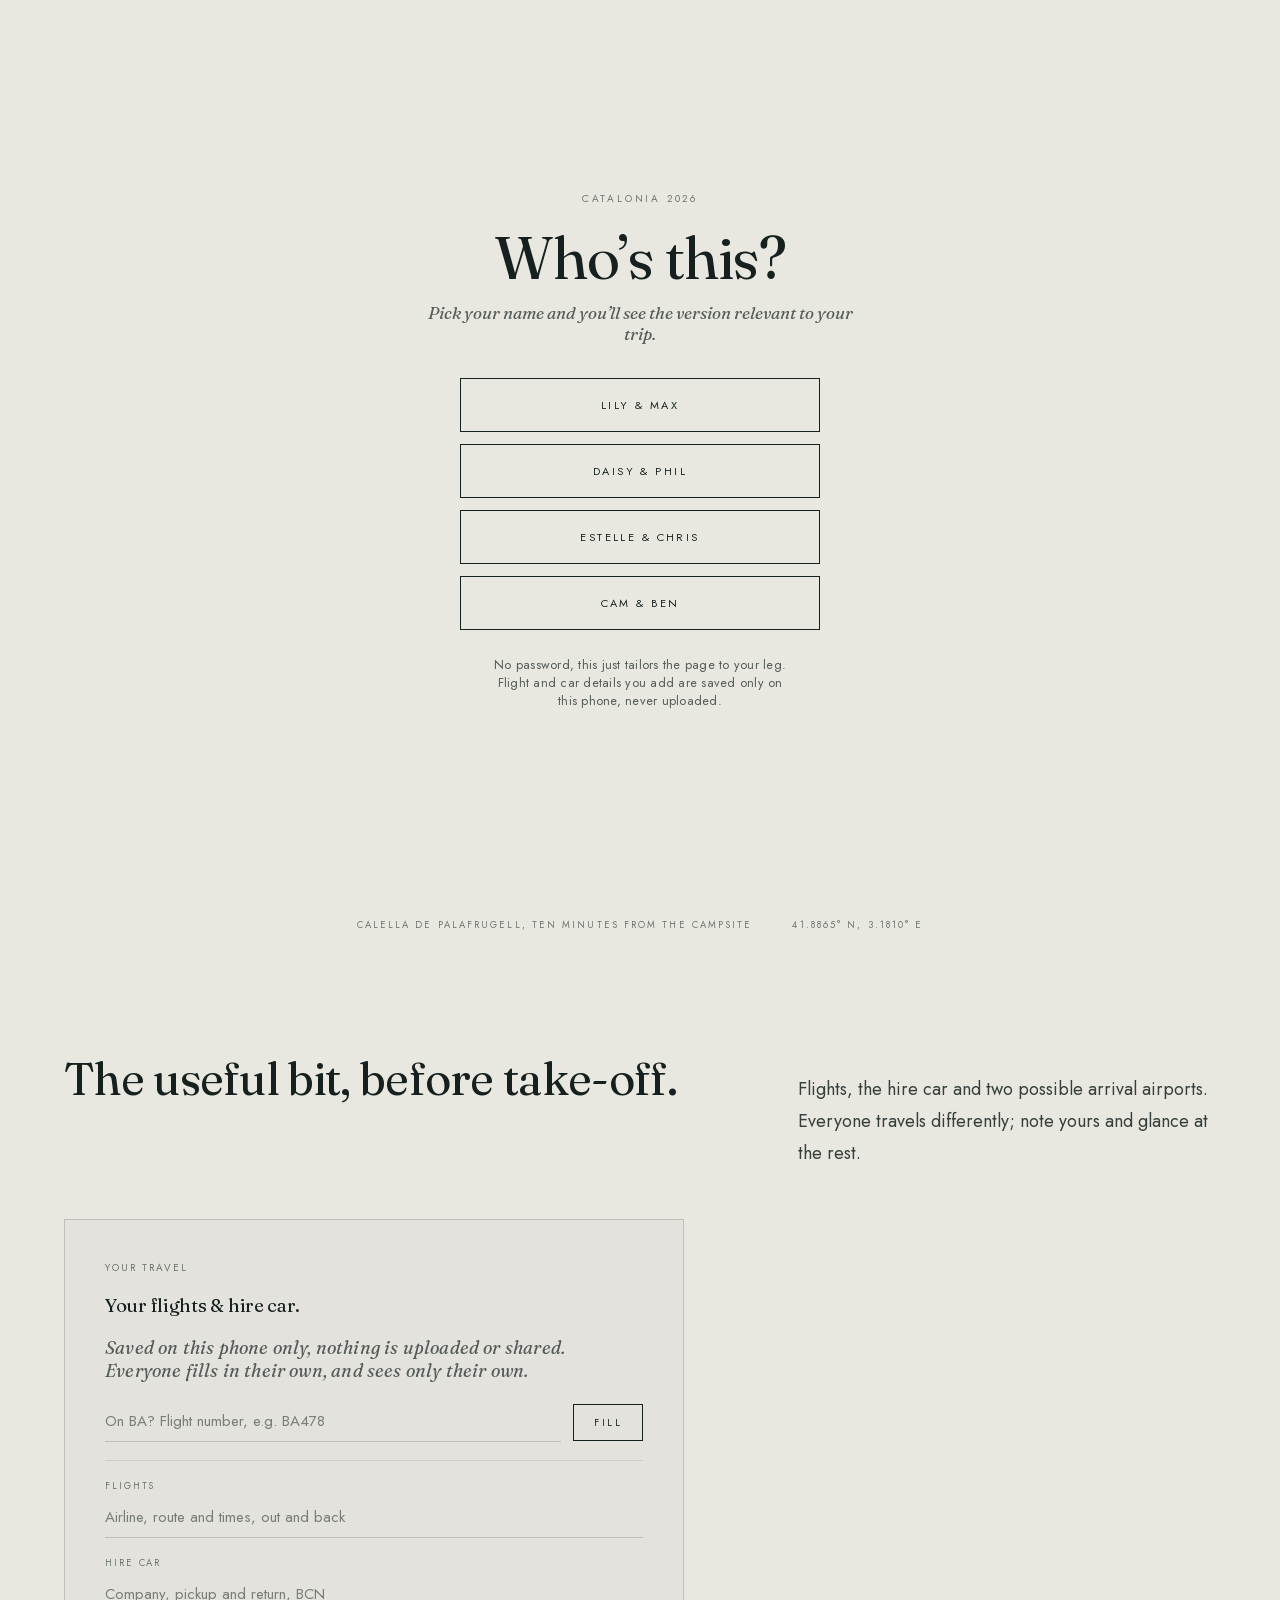
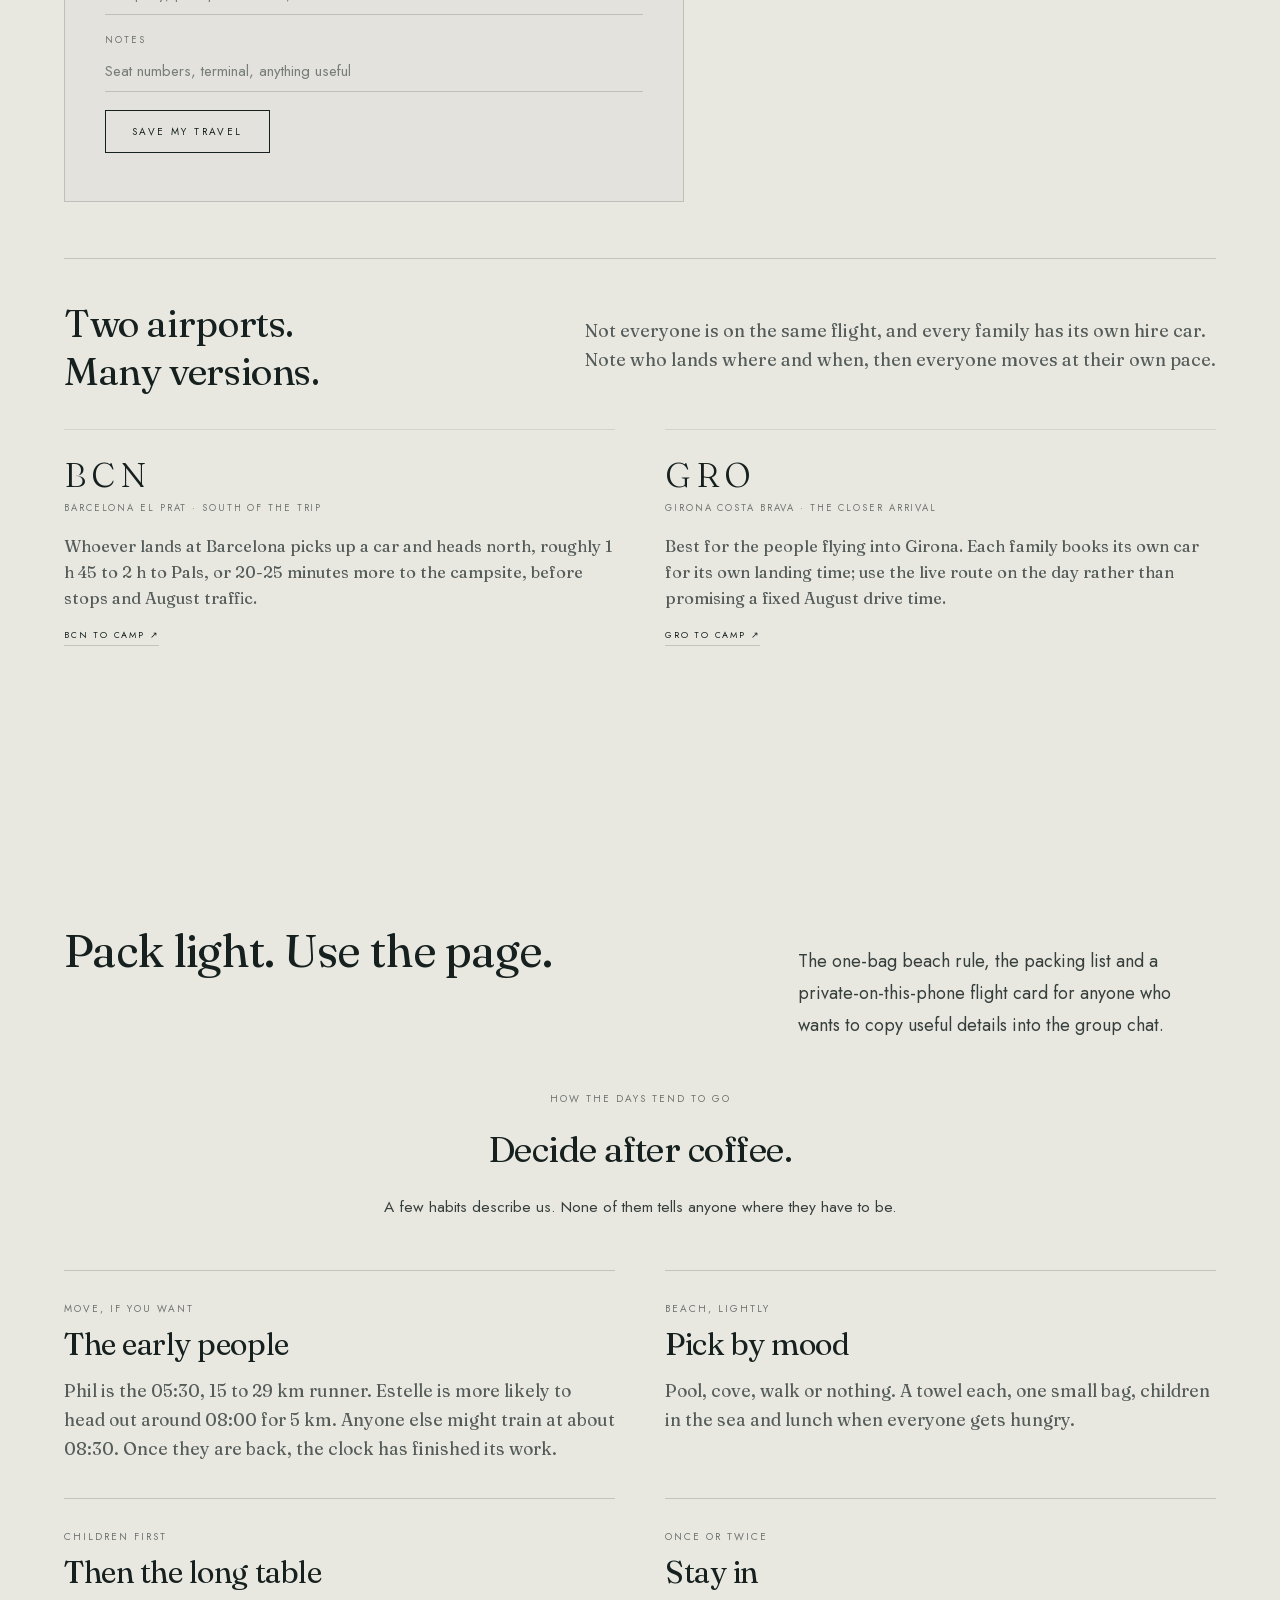
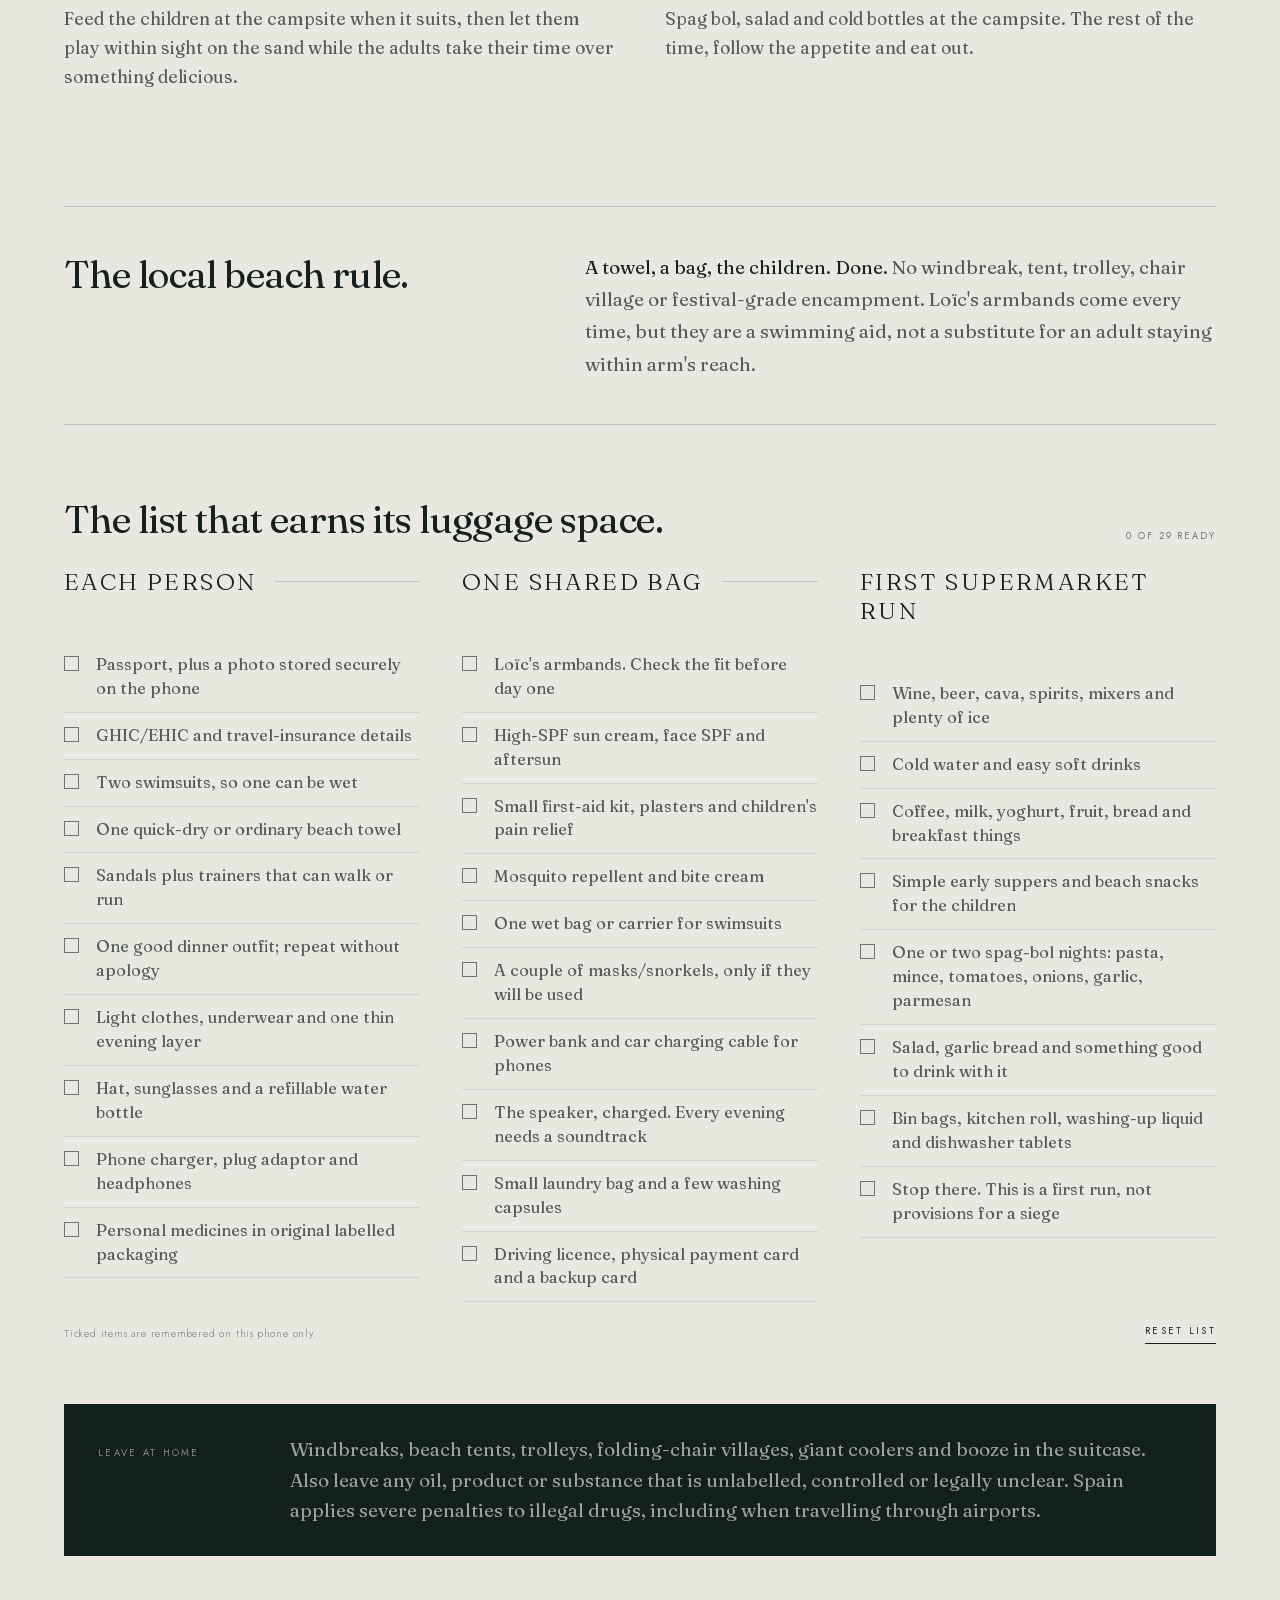
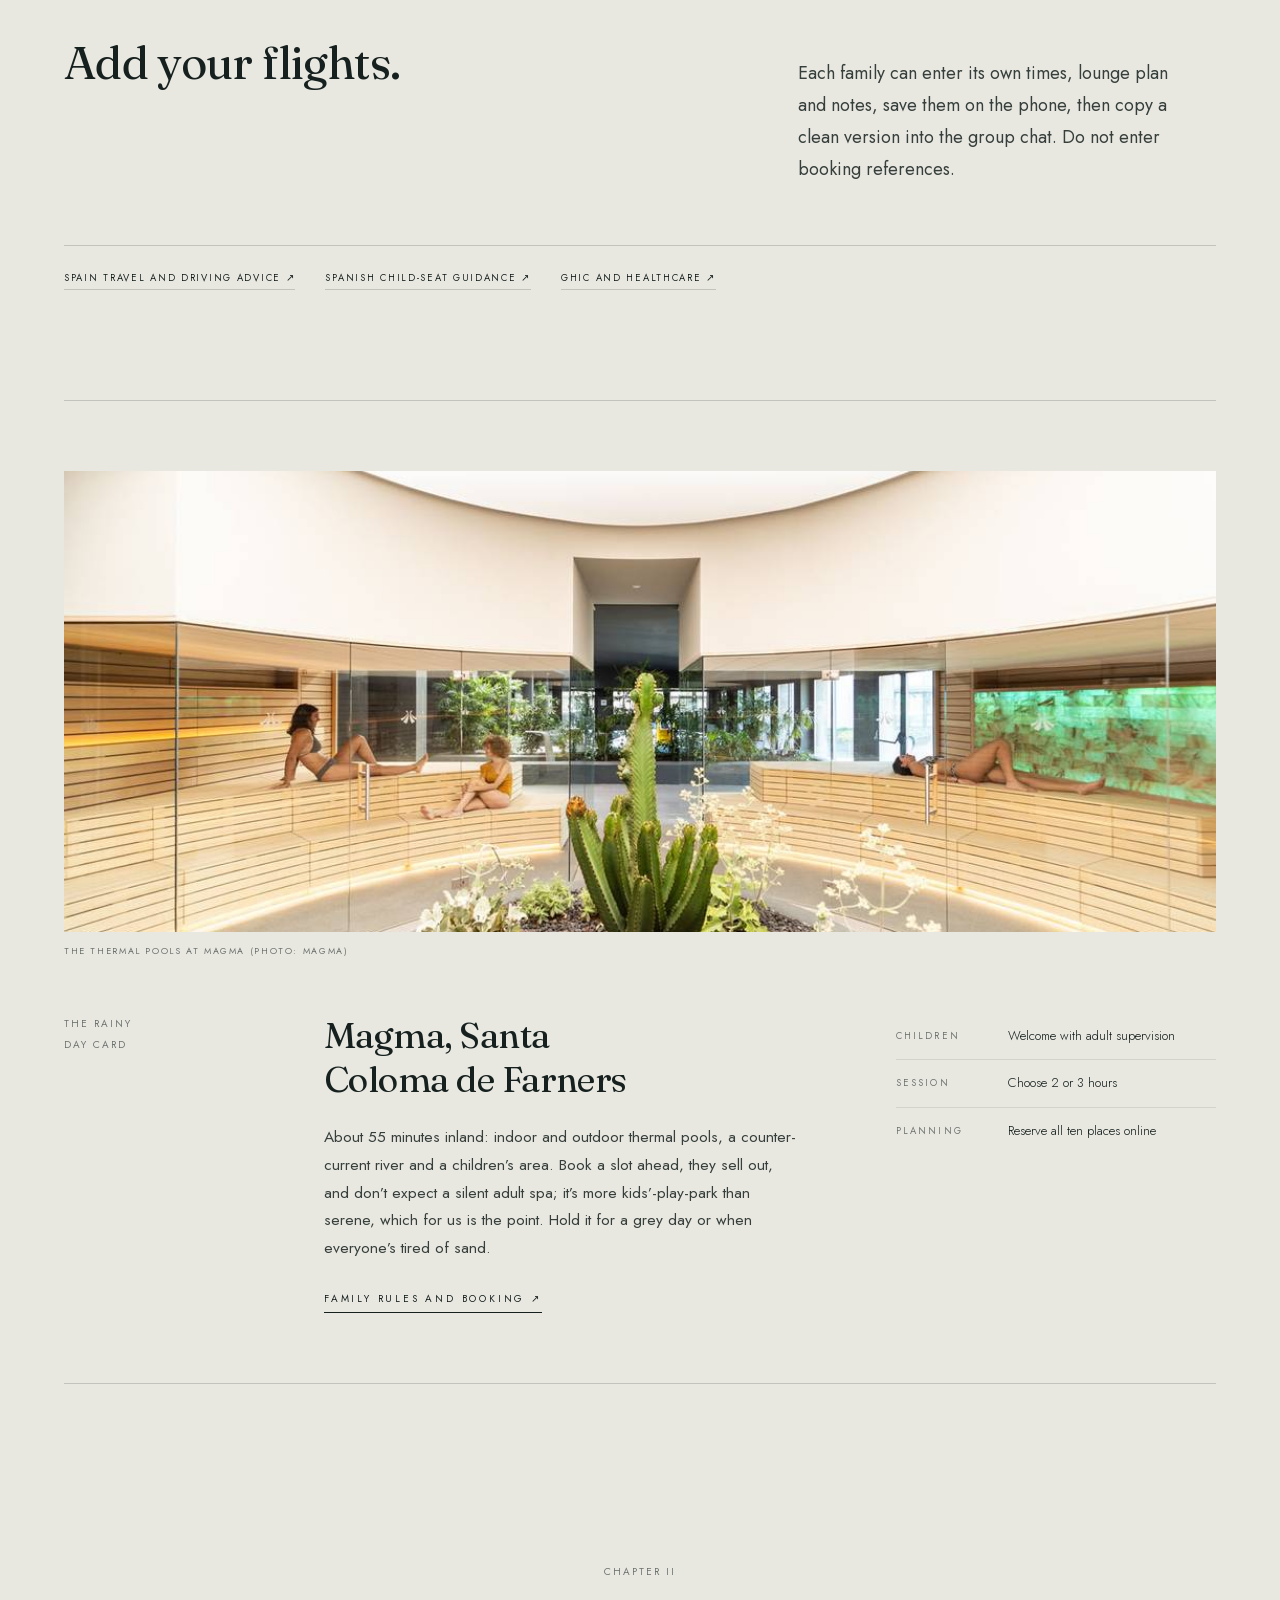
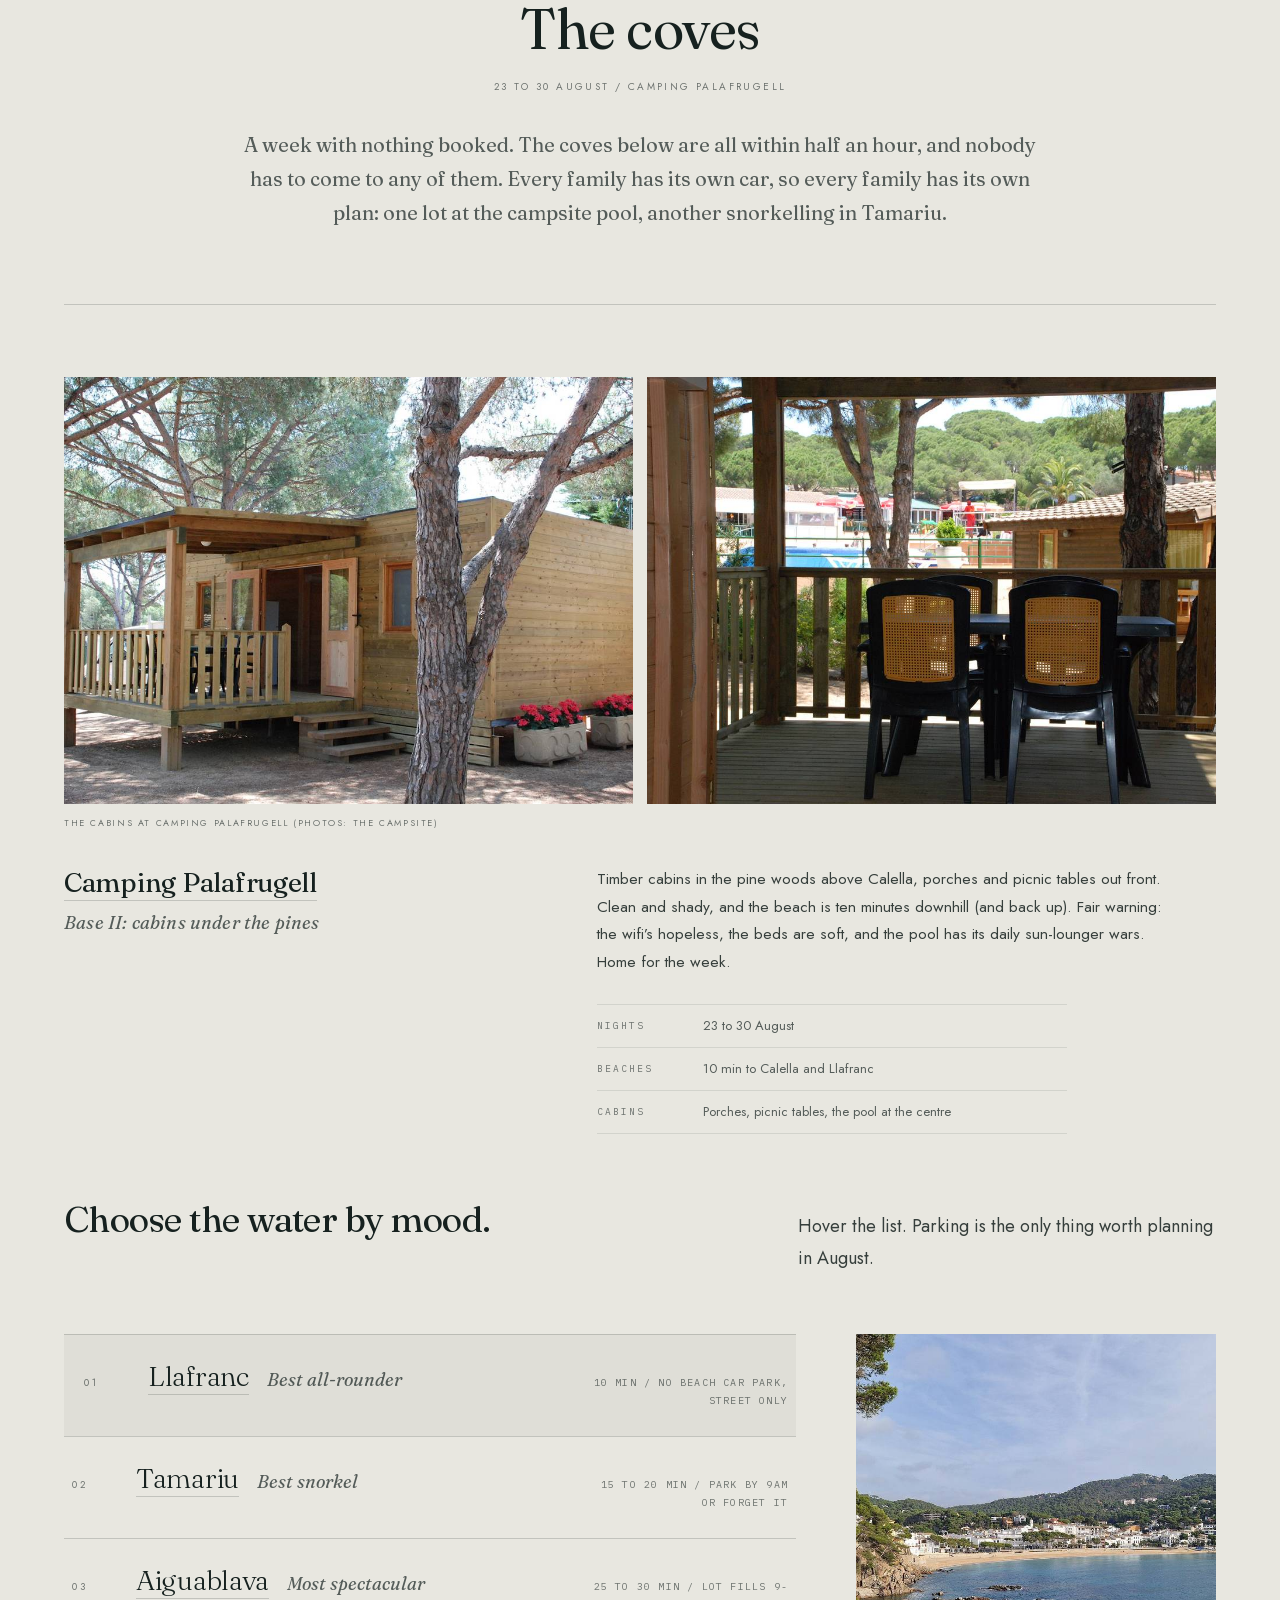
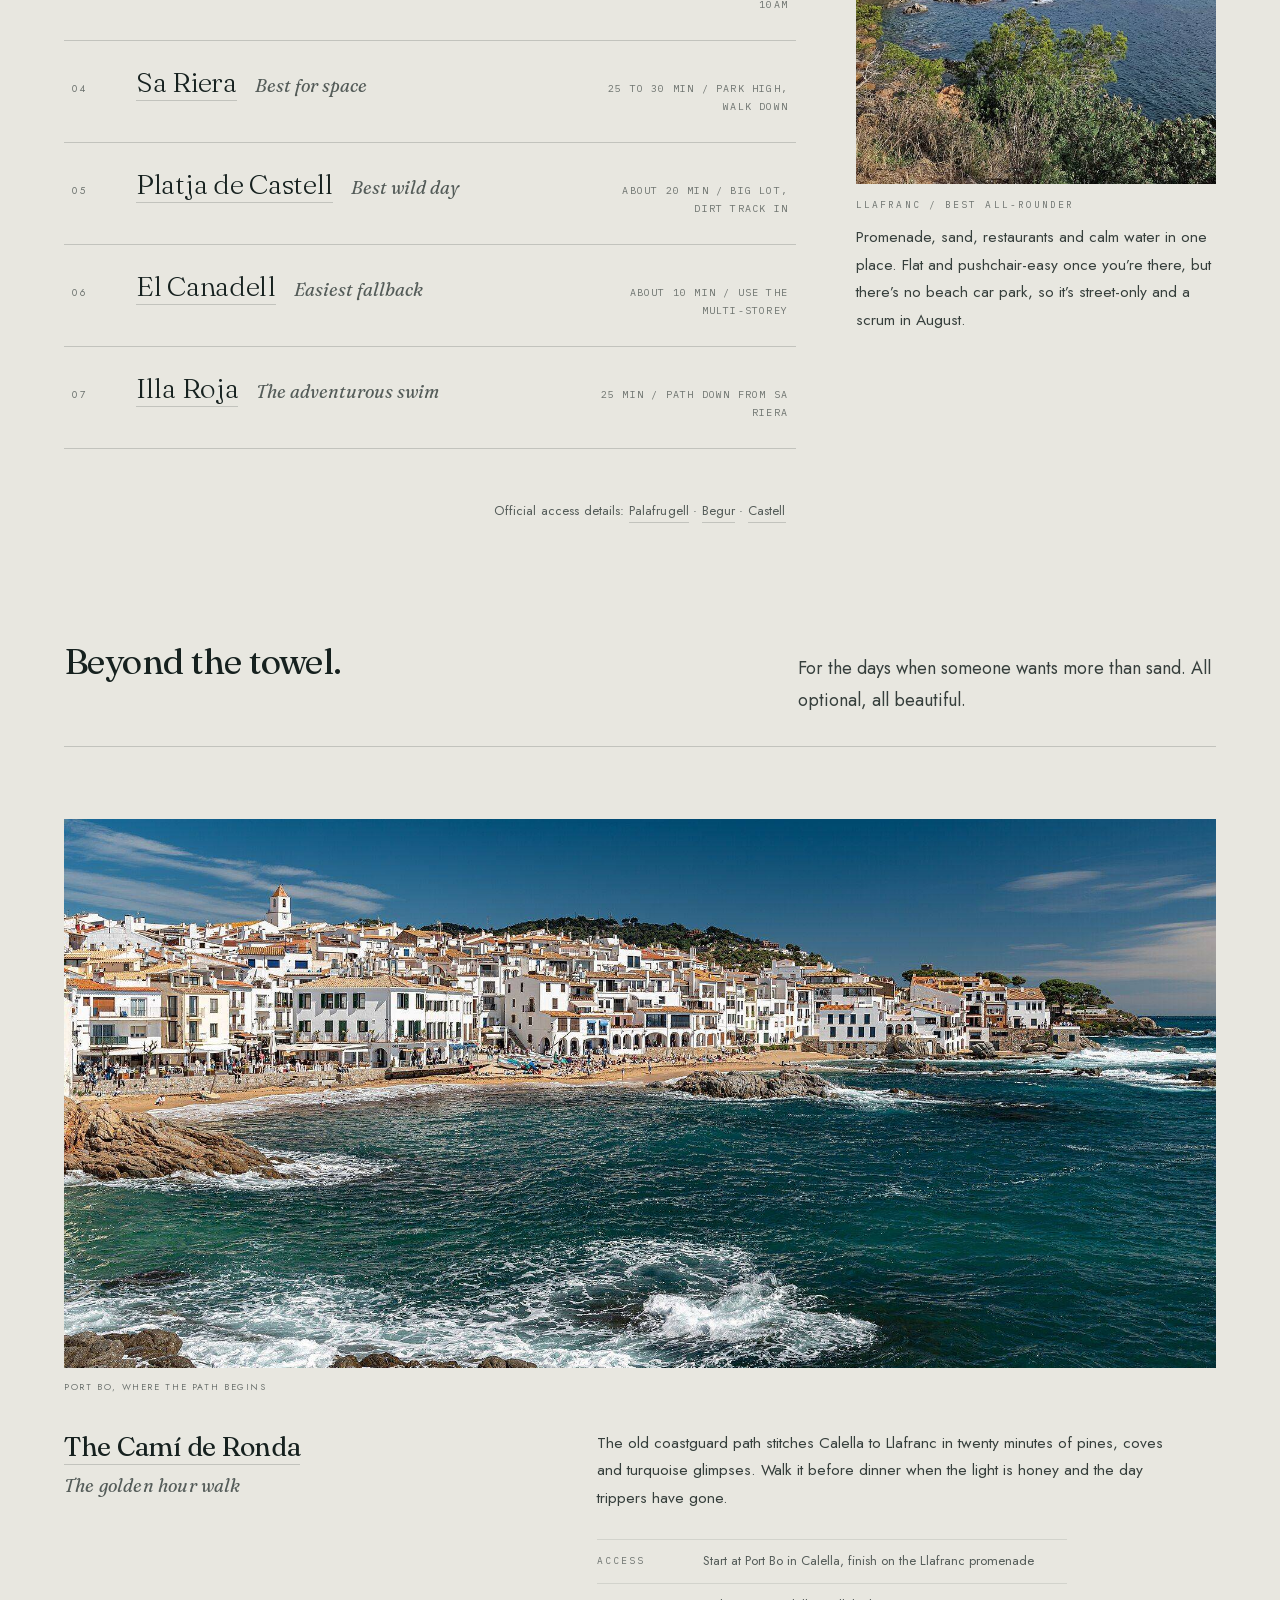
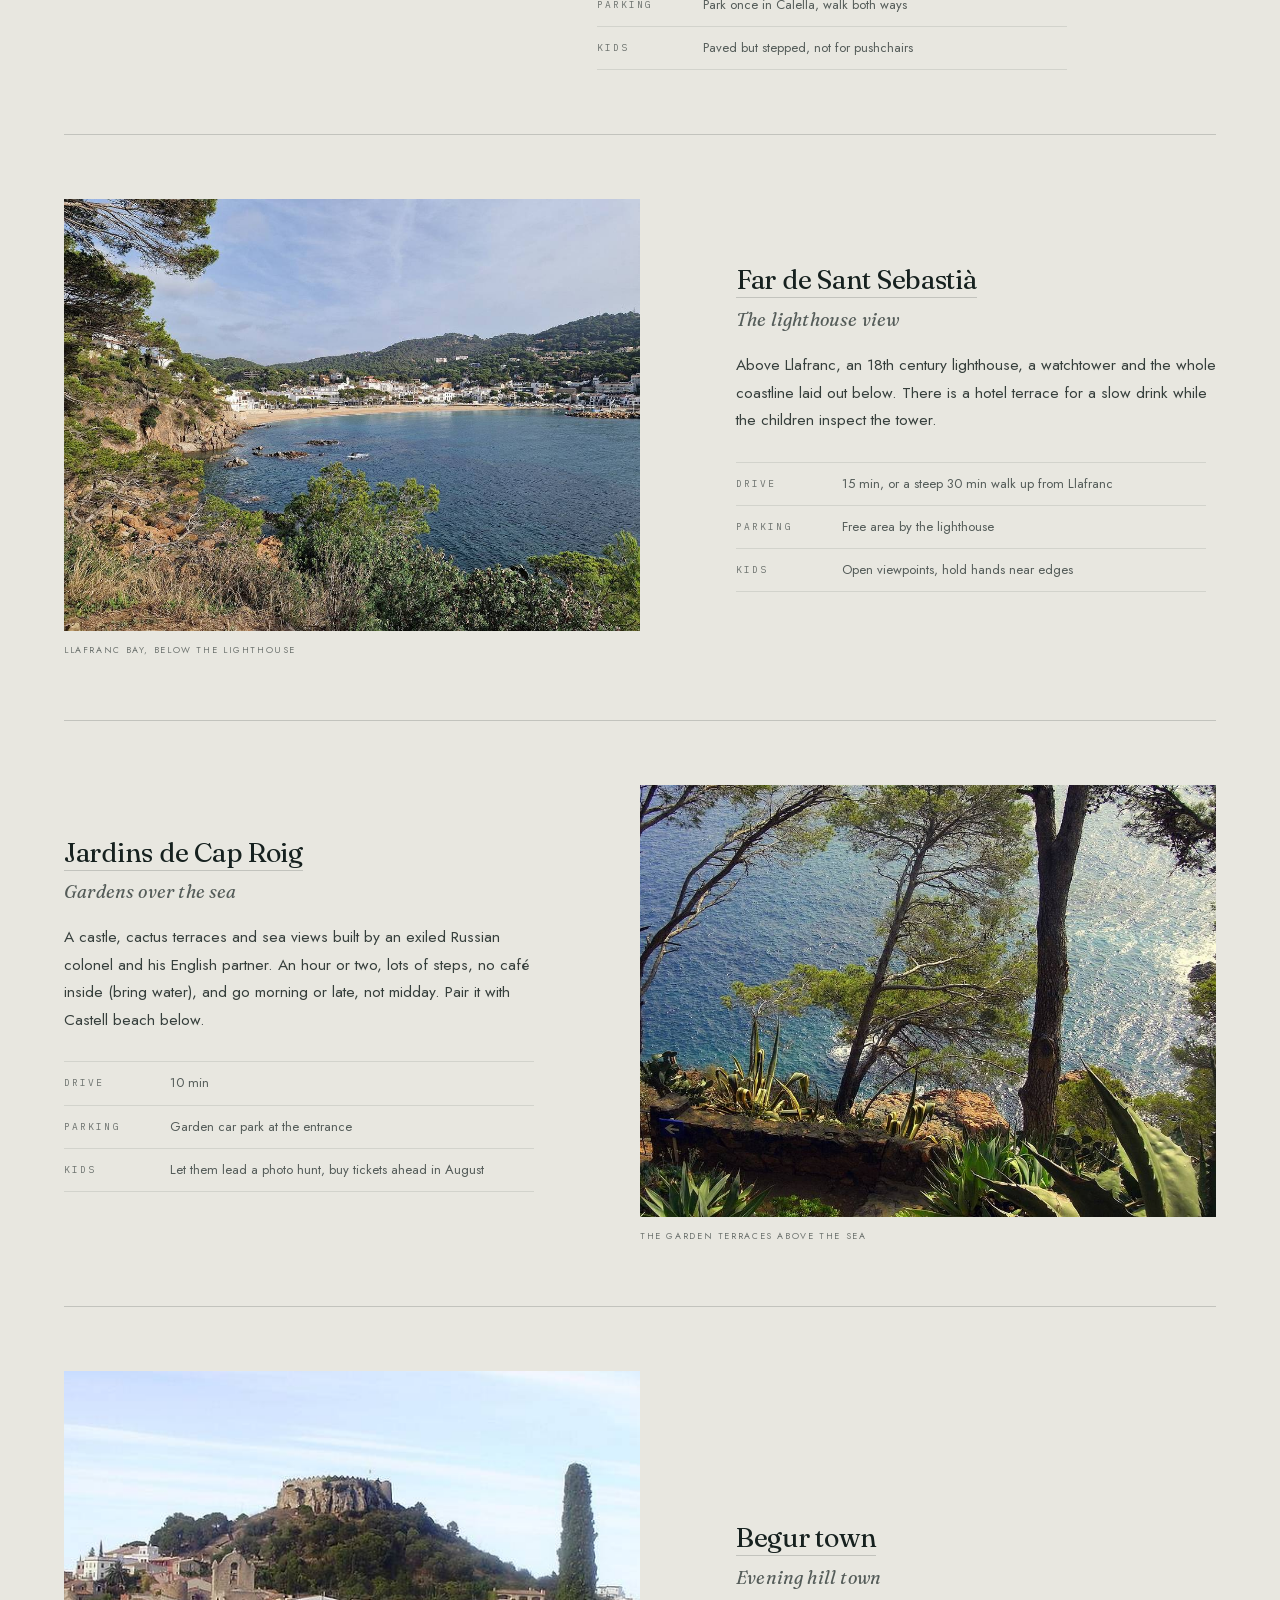
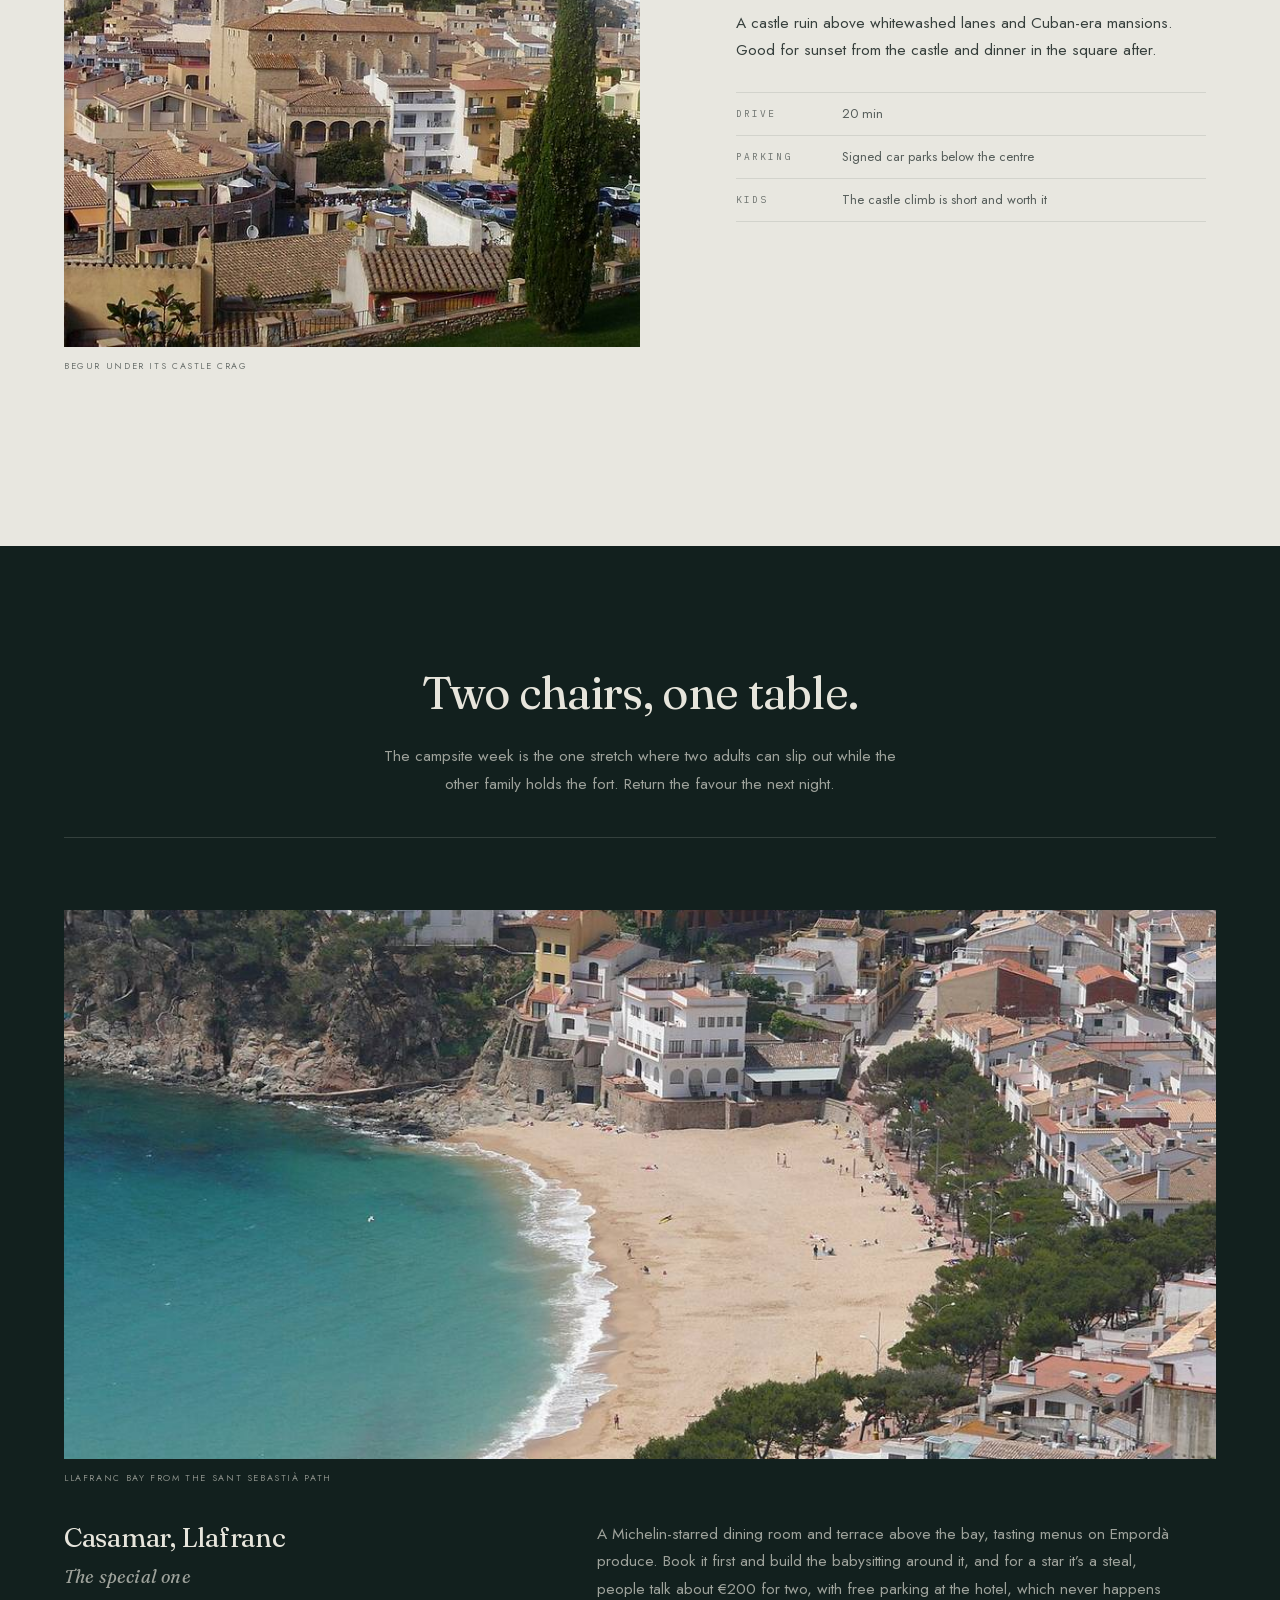
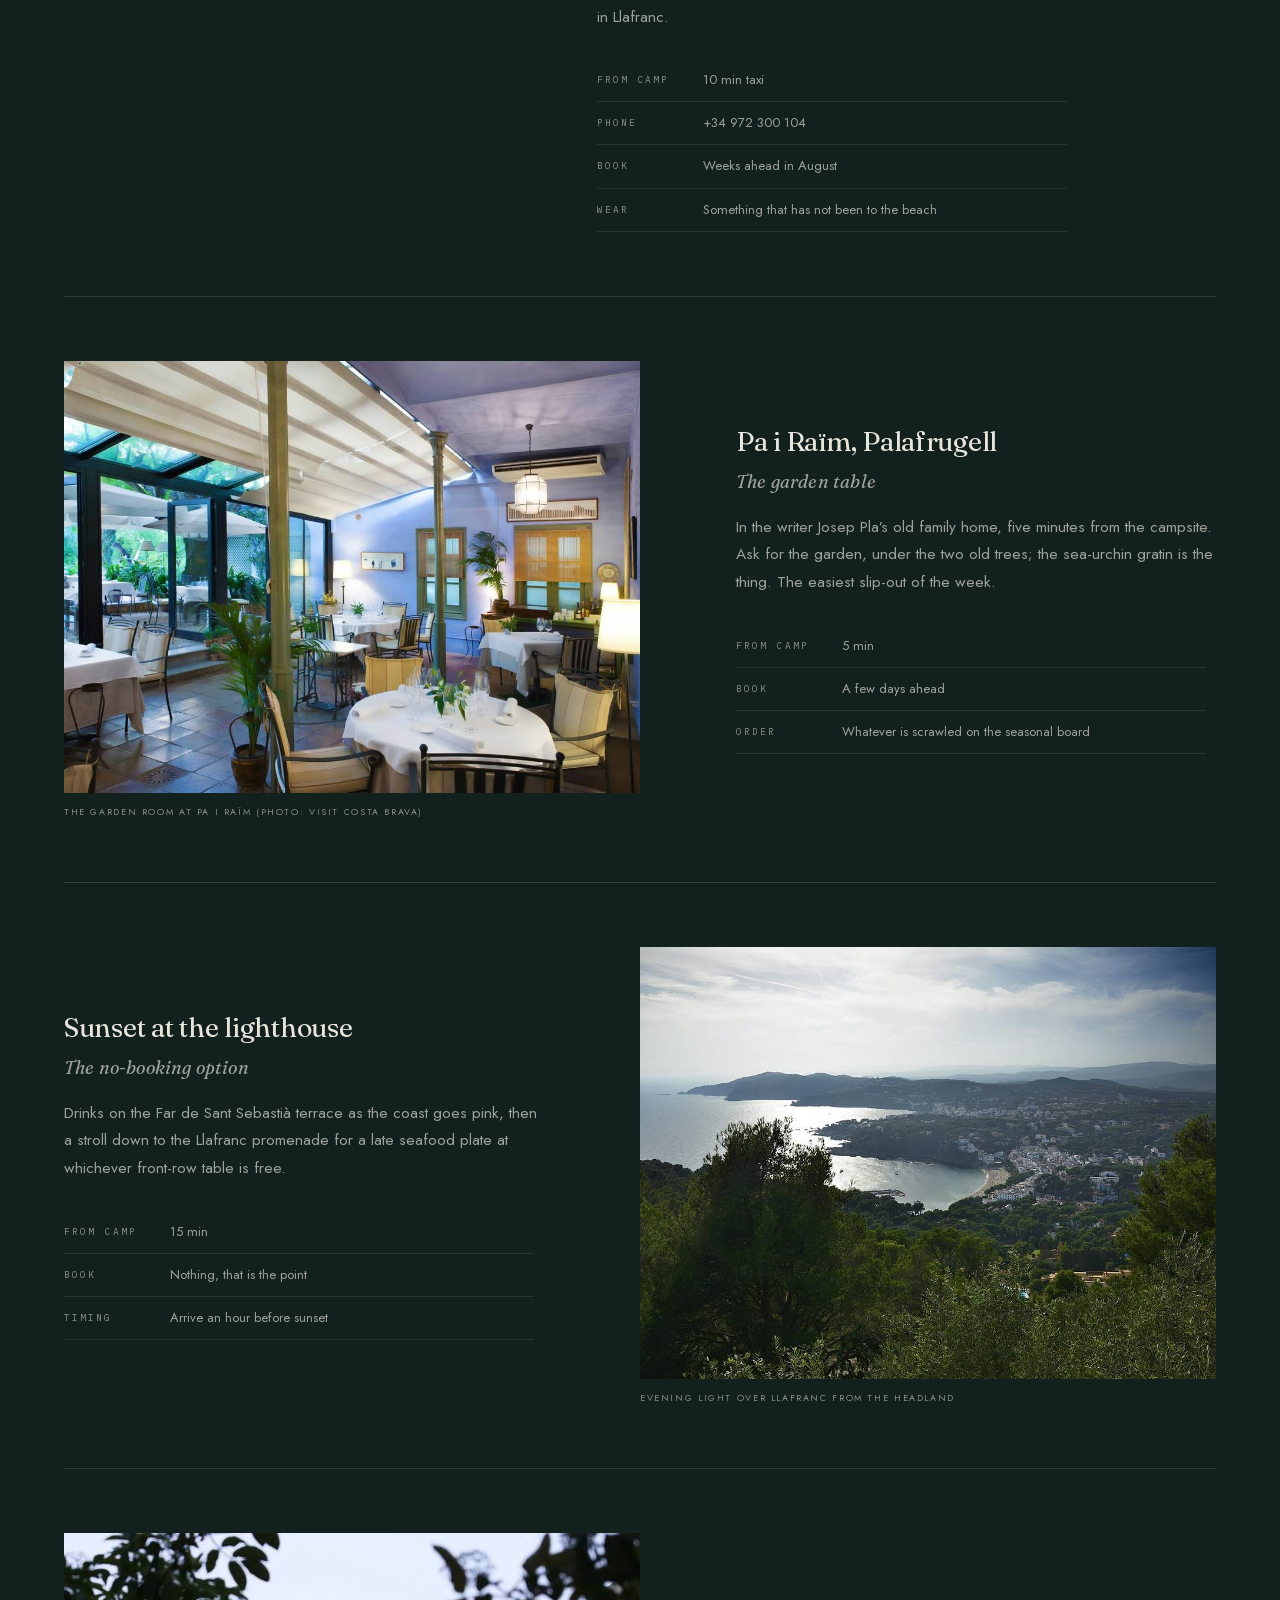
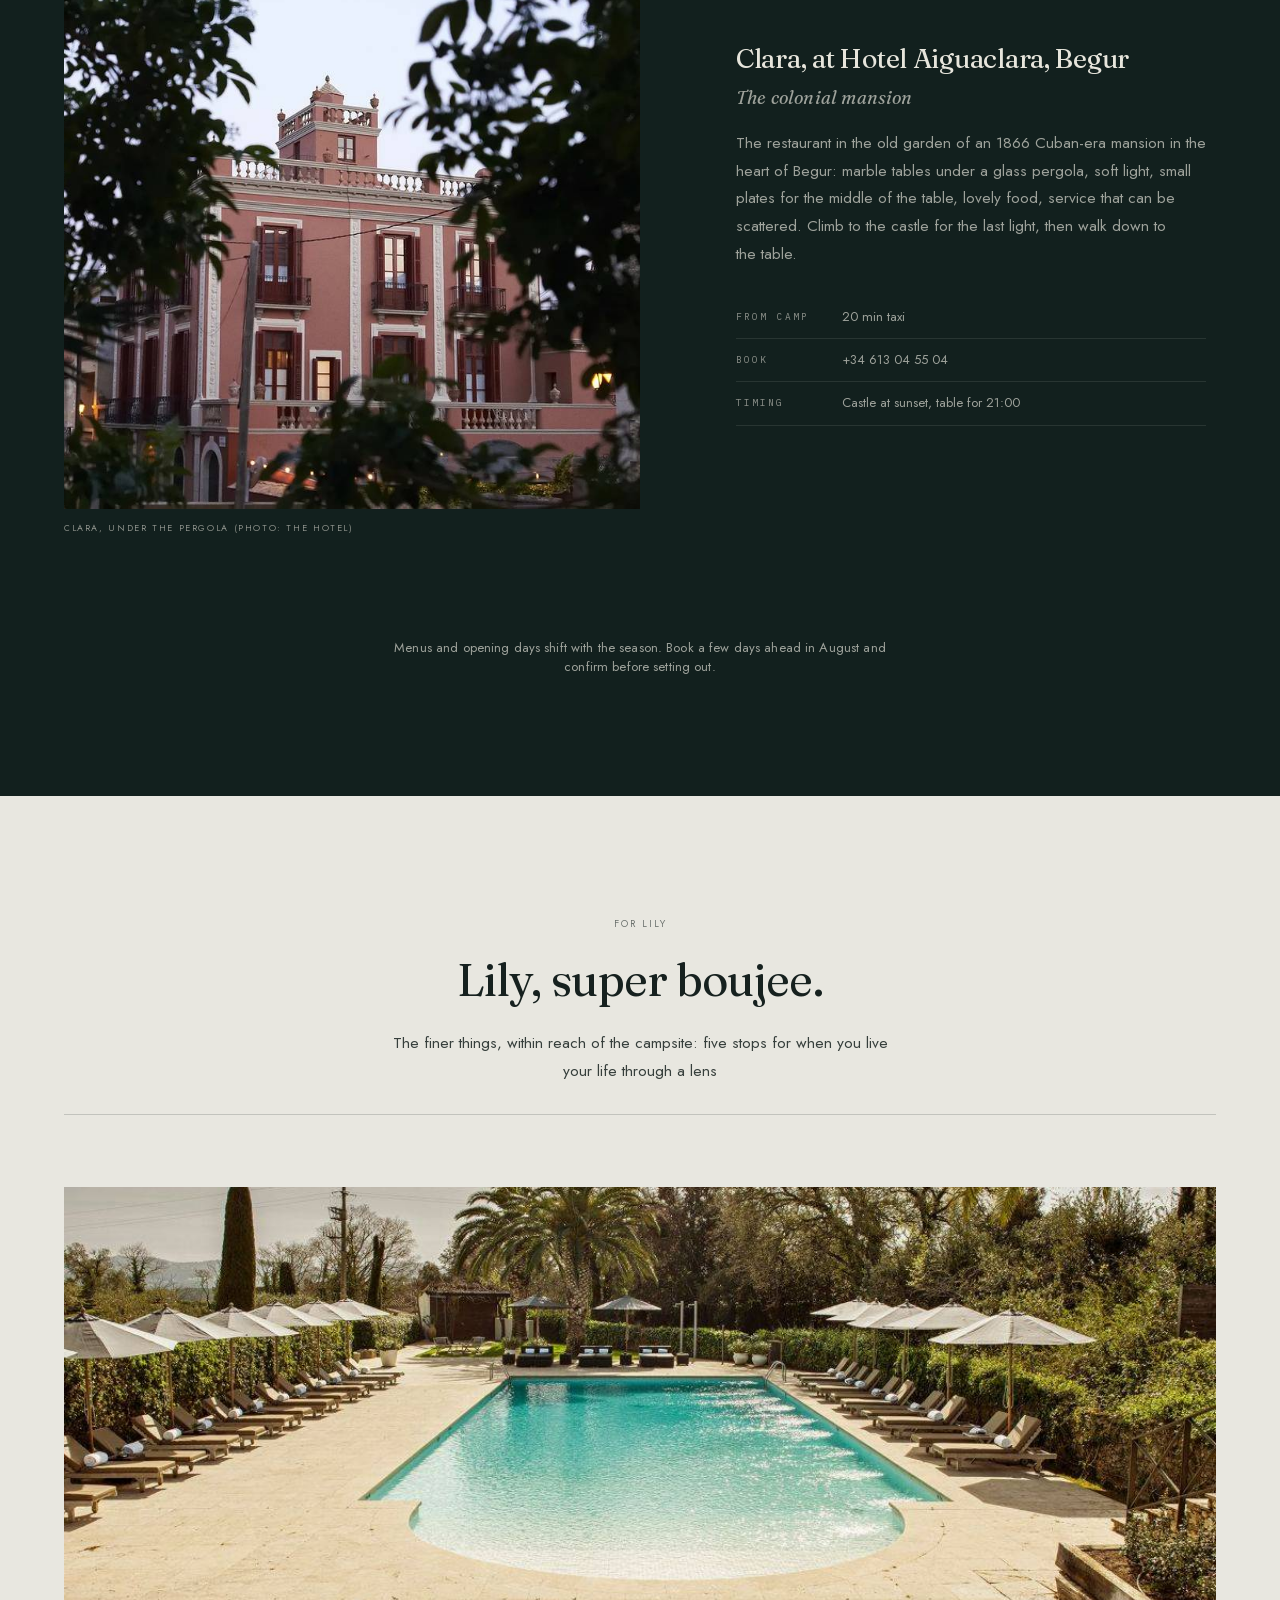
==== commit fbafd1f0: "Round three: instant reveals, full Falset build, travel remove, sharper photos Co-Authored-By: Claud" ====
--- a/couples/index.html
+++ b/couples/index.html
@@ -583,6 +583,7 @@
 .ba-fill-out { flex-basis: 100%; font-family: var(--sans); font-size: 12.5px; color: var(--ink-60); min-height: 0; }
 .ba-fill-out a { border-bottom: 1px solid var(--rule); }
 #travel-saved { margin-top: 8px; }
+.travel-saved-actions { display: flex; gap: 22px; margin-top: 14px; }
 .travel-saved-card { border-top: 1px solid var(--rule); padding-top: 18px; }
 .travel-saved-row { display: grid; grid-template-columns: 92px 1fr; gap: 14px; padding: 9px 0; border-bottom: 1px solid var(--rule-soft); font-family: var(--sans); font-weight: 300; font-size: 13px; }
 .travel-saved-row span:first-child { font-size: 9.5px; letter-spacing: 0.2em; text-transform: uppercase; color: var(--ink-45); padding-top: 3px; }
@@ -1029,7 +1030,7 @@
     <p>Terraces that absorb a table of ten, sandy feet and all. Feed the children early, then let the adults settle in over the rice.</p>
   </div>
 <article class="spot-feature" data-reveal>
-  <figure class="spot-fig"><img src="assets/toc-al-mar.jpg" alt="Toc al Mar, Aiguablava" loading="lazy"><figcaption>The table on the sand at Toc al Mar (photo: the restaurant)</figcaption></figure>
+  <figure class="spot-fig"><img src="assets/toc-al-mar.jpg" alt="Toc al Mar, Aiguablava" loading="lazy"><figcaption>Aiguablava, where Toc al Mar puts its tables (photo: Miquel Àngel Patiño, CC BY-SA)</figcaption></figure>
   <div class="feat-grid">
     <div><h3><a href="https://www.google.com/maps/search/?api=1&query=Toc%20al%20Mar%2C%20Aiguablava" target="_blank" rel="noopener">Toc al Mar, Aiguablava</a></h3><div class="spot-tag">Feet in the sand</div></div>
     <div><p class="spot-body">Grilled fish and rice on the sand at Aiguablava, feet in the cove, the kids between courses and the water. Order a rice to share and watch the whole fish, it’s sold by weight and the bill runs away if you don’t. Book days ahead; the beach parking’s paid.</p>
@@ -1094,7 +1095,7 @@
   </div>
 </article>
 <article class="spot-row" data-reveal>
-  <figure class="row-fig"><img src="assets/llafranc-front-row.jpg" alt="The Llafranc front row" loading="lazy"><figcaption>The front row at Hotel Llevant (photo: the hotel)</figcaption></figure>
+  <figure class="row-fig"><img src="assets/llafranc-front-row.jpg" alt="The Llafranc front row" loading="lazy"><figcaption>Llafranc’s bay and front row (photo: Chris j wood, CC BY-SA)</figcaption></figure>
   <div class="row-txt"><h3><a href="https://www.google.com/maps/search/?api=1&query=Passeig%20de%20Llafranc%20restaurants" target="_blank" rel="noopener">The Llafranc front row</a></h3><div class="spot-tag">Promenade tables, town sand</div><p class="spot-body">The promenade restaurants face the calmest sand of the week, Llevant and Terramar holding the front line. Feed the kids early, send them to the sand, and take your time over the rest.</p>
 <div class="fact-row"><div class="fact-k">Book</div><div class="fact-v">Ask for the promenade side</div></div>
 <div class="fact-row"><div class="fact-k">Kids</div><div class="fact-v">Flat, lit and held by the bay</div></div>
@@ -1162,7 +1163,7 @@
 <div class="run-stat"><div class="run-stat-k">Surface</div><div class="run-stat-v">90% lane</div></div>
 <div class="run-stat"><div class="run-stat-k">Start</div><div class="run-stat-v">07:15</div></div></div>
       <div class="run-cols">
-        <p class="run-body">The inland side of Palafrugell is a quiet grid of farm lanes across the plain: out through the town’s north-west edge, Llofriu, Mont-ras, home. Kilometres 2 to 9 are effectively dead flat and traffic-free, which makes this the uninterrupted tempo block of the week. The lanes are unlit and unsigned, preload the route; corners look identical between the fields.</p>
+        <p class="run-body">The inland side of Palafrugell is a quiet grid of farm lanes across the plain: out through the town’s north-west edge, Llofriu, Mont-ras, home. Kilometres 2 to 9 are effectively dead flat and usually quiet, which makes this the uninterrupted tempo block of the week. The lanes are unlit and unsigned, preload the route; corners look identical between the fields.</p>
         <div class="run-side">
           <div class="wp-label">Waypoints</div>
           <div class="wp-row"><div class="wp-km">0.0</div><div class="wp-t">Campsite gate, head into town</div></div>
@@ -1218,7 +1219,7 @@
           <label>Distance<input name="dist" maxlength="14" placeholder="8.4 km"></label>
         </div>
         <label>Notes<input name="notes" maxlength="160" placeholder="Waypoints, surface, where the water is"></label>
-        <label>Link<input name="link" type="url" maxlength="300" placeholder="https://www.strava.com/routes/…"></label>
+        <label>Link<input name="link" type="url" maxlength="300" placeholder="Strava or Komoot route link"></label>
         <button type="submit">Save route</button>
       </form>
     </div>
@@ -1230,20 +1231,36 @@
   <div class="split asym" data-reveal>
     <div class="eyebrow">Just us, after the coast</div>
     <h2>Three days in Falset.</h2>
-    <p>Down into the Priorat once the campsite’s done, Estelle’s dad’s vineyard, the village, and a pool that’s ours for the asking, before the flight home on 2 September.</p>
-  </div>
+    <p>Down into the Priorat once the campsite’s done: 30 August to 2 September at Estelle’s dad’s vineyard, then the evening flight home from Barcelona.</p>
+  </div>
+  <figure class="wide-fig" data-reveal><img src="assets/falset-vines.jpg" alt="Terraced Priorat vineyards outside Falset" loading="lazy"><figcaption>Terraced vines outside Falset (photo: Alberto-g-rovi, CC BY)</figcaption></figure>
   <div class="arr-grid" data-reveal>
     <div class="arr-card">
       <div class="arr-h">The vineyard</div>
       <div class="arr-row"><span>Wine</span><span><a href="https://gnarlyvines.co.uk/products/els-bigotis-del-gat-priorat-2021" target="_blank" rel="noopener">Els Bigotís del Gat, Priorat</a></span></div>
       <div class="arr-row"><span>Whose</span><span>Estelle’s dad’s</span></div>
-      <div class="arr-row"><span>When</span><span>Three nights after camping</span></div>
+      <div class="arr-row"><span>When</span><span>30 Aug to 2 Sep, three nights</span></div>
       <div class="arr-note">Priorat reds, steep terraced vines, and family who know where the good bottles are.</div>
     </div>
     <div class="arr-card">
       <div class="arr-h">The pool</div>
+      <div class="arr-row"><span>Where</span><span><a href="https://www.google.com/maps/search/?api=1&amp;query=Piscina%20Municipal%20de%20Falset" target="_blank" rel="noopener">Piscina Municipal, Carrer Pau Casals</a></span></div>
       <div class="arr-row"><span>Tickets</span><span>Free, sorted through the family</span></div>
-      <div class="arr-row"><span>Good for</span><span>Cooling the kids off between vines and village</span></div>
+      <div class="arr-row"><span>Setup</span><span>Two outdoor pools, one for the kids, grass and shade</span></div>
+      <div class="arr-row"><span>Open</span><span>Through our dates, closes mid September</span></div>
+    </div>
+    <div class="arr-card">
+      <div class="arr-h">The village</div>
+      <div class="arr-row"><span>Tuesday</span><span>Market morning on the Quartera, the arcaded square</span></div>
+      <div class="arr-row"><span>Look up</span><span><a href="https://www.google.com/maps/search/?api=1&amp;query=Celler%20Cooperatiu%20Falset%20Mar%C3%A7%C3%A0" target="_blank" rel="noopener">The 1919 co-op winery</a>, built by a student of Gaudí</span></div>
+      <div class="arr-row"><span>Dinner</span><span><a href="https://www.google.com/maps/search/?api=1&amp;query=El%20Celler%20de%20l%27Aspic%20Falset" target="_blank" rel="noopener">El Celler de l’Aspic</a>, the wine-first table in town</span></div>
+      <div class="arr-note">The castle on the hill was home to the Counts of Prades; its museum keeps seasonal hours.</div>
+    </div>
+    <div class="arr-card">
+      <div class="arr-h">Getting home</div>
+      <div class="arr-row"><span>Drive</span><span>About 2 h from Falset to Barcelona airport</span></div>
+      <div class="arr-row"><span>Route</span><span><a href="https://www.google.com/maps/dir/?api=1&amp;origin=Falset&amp;destination=Josep+Tarradellas+Barcelona-El+Prat+Airport&amp;travelmode=driving" target="_blank" rel="noopener">Falset to BCN directions</a></span></div>
+      <div class="arr-note">Leave margin on the Wednesday: the first stretch is winding wine-country road.</div>
     </div>
   </div>
   <p class="light-footnote">Falset is about two and a half hours inland from the campsite, up into the Priorat wine country.</p>
@@ -1388,7 +1405,7 @@
 <section id="weather" class="wrap weather-sec">
   <div class="split asym" data-reveal>
     <h2>The next ten days.</h2>
-    <p>Live for the Palafrugell coast, refreshed every time the page opens: morning, afternoon and night from the blended European forecast models.</p>
+    <p>The current ten-day outlook for the Palafrugell coast, refreshed every time the page opens: morning, afternoon and night from the blended European forecast models.</p>
   </div>
   <div class="wx-sea" id="wx-sea"></div>
   <div class="wx-sea" id="fx-line"></div>
@@ -1534,21 +1551,26 @@
           io.unobserve(e.target);
         }
       });
-    }, { rootMargin: '0px 0px -8% 0px' });
+    }, { rootMargin: '0px 0px 0px 0px' });
     var pending = [];
-    document.querySelectorAll('[data-reveal]').forEach(function (el) {
-      if (el.getBoundingClientRect().top < innerHeight * 0.9) return;
-      el.style.opacity = '0';
-      el.style.transform = 'translateY(10px)';
-      el.style.transition = 'opacity 0.35s ease-out, transform 0.35s ease-out';
-      pending.push(el);
-      io.observe(el);
-    });
-    document.addEventListener('click', function (e) {
-      if (!e.target.closest('a[href^="#"]')) return;
+    if (!location.hash) {
+      document.querySelectorAll('[data-reveal]').forEach(function (el) {
+        if (el.getBoundingClientRect().top < innerHeight * 0.9) return;
+        el.style.opacity = '0';
+        el.style.transform = 'translateY(8px)';
+        el.style.transition = 'opacity 0.22s ease-out, transform 0.22s ease-out';
+        pending.push(el);
+        io.observe(el);
+      });
+    }
+    function flushReveals() {
       pending.forEach(function (el) { el.style.transition = 'none'; el.style.opacity = '1'; el.style.transform = 'none'; io.unobserve(el); });
       pending.length = 0;
+    }
+    document.addEventListener('click', function (e) {
+      if (e.target.closest('a[href^="#"]')) flushReveals();
     });
+    window.addEventListener('hashchange', flushReveals);
   }
 
   // Beach picker
@@ -1852,7 +1874,7 @@
     var btns = ORDER.map(function(u){ return '<button type="button" data-u="'+u+'">'+USERS[u].label+'</button>'; }).join('');
     g.innerHTML = '<div class="lg-eyebrow">Catalonia 2026</div>'
       + '<h1>Who’s this?</h1>'
-      + '<p>Pick your name and you’ll see just your part of the trip.</p>'
+      + '<p>Pick your name and you’ll see the version relevant to your trip.</p>'
       + '<div class="lg-list">' + btns + '</div>'
       + '<div class="lg-note">No password, this just tailors the page to your leg. Flight and car details you add are saved only on this phone, never uploaded.</div>';
     document.body.appendChild(g);
@@ -1898,9 +1920,10 @@
       if (data.flights) rows += '<div class="travel-saved-row"><span>Flights</span><span>'+esc(data.flights)+'</span></div>';
       if (data.car) rows += '<div class="travel-saved-row"><span>Hire car</span><span>'+esc(data.car)+'</span></div>';
       if (data.tnotes) rows += '<div class="travel-saved-row"><span>Notes</span><span>'+esc(data.tnotes)+'</span></div>';
-      out.innerHTML = '<div class="travel-saved-card">'+rows+'<div class="travel-saved-actions"><button type="button" id="travel-edit">Edit</button></div></div>';
+      out.innerHTML = '<div class="travel-saved-card">'+rows+'<div class="travel-saved-actions"><button type="button" id="travel-edit">Edit</button><button type="button" id="travel-remove">Remove</button></div></div>';
       form.style.display = 'none';
       document.getElementById('travel-edit').addEventListener('click', function(){ form.style.display=''; out.innerHTML=''; form.flights.value=data.flights||''; form.car.value=data.car||''; form.tnotes.value=data.tnotes||''; });
+      document.getElementById('travel-remove').addEventListener('click', function(){ try { localStorage.setItem(tKey(u), '{}'); } catch(err){} loadTravel(u); });
     } else {
       form.style.display = '';
       form.reset();
@@ -1917,7 +1940,10 @@
   });
 
   var u = getUser();
-  if (u && USERS[u]) { applyScope(u); } else { openGate(); }
+  if (u && USERS[u]) {
+    applyScope(u);
+    if (location.hash) { var ht = document.querySelector(location.hash); if (ht) ht.scrollIntoView(); }
+  } else { openGate(); }
 })();
 </script>
 </body>
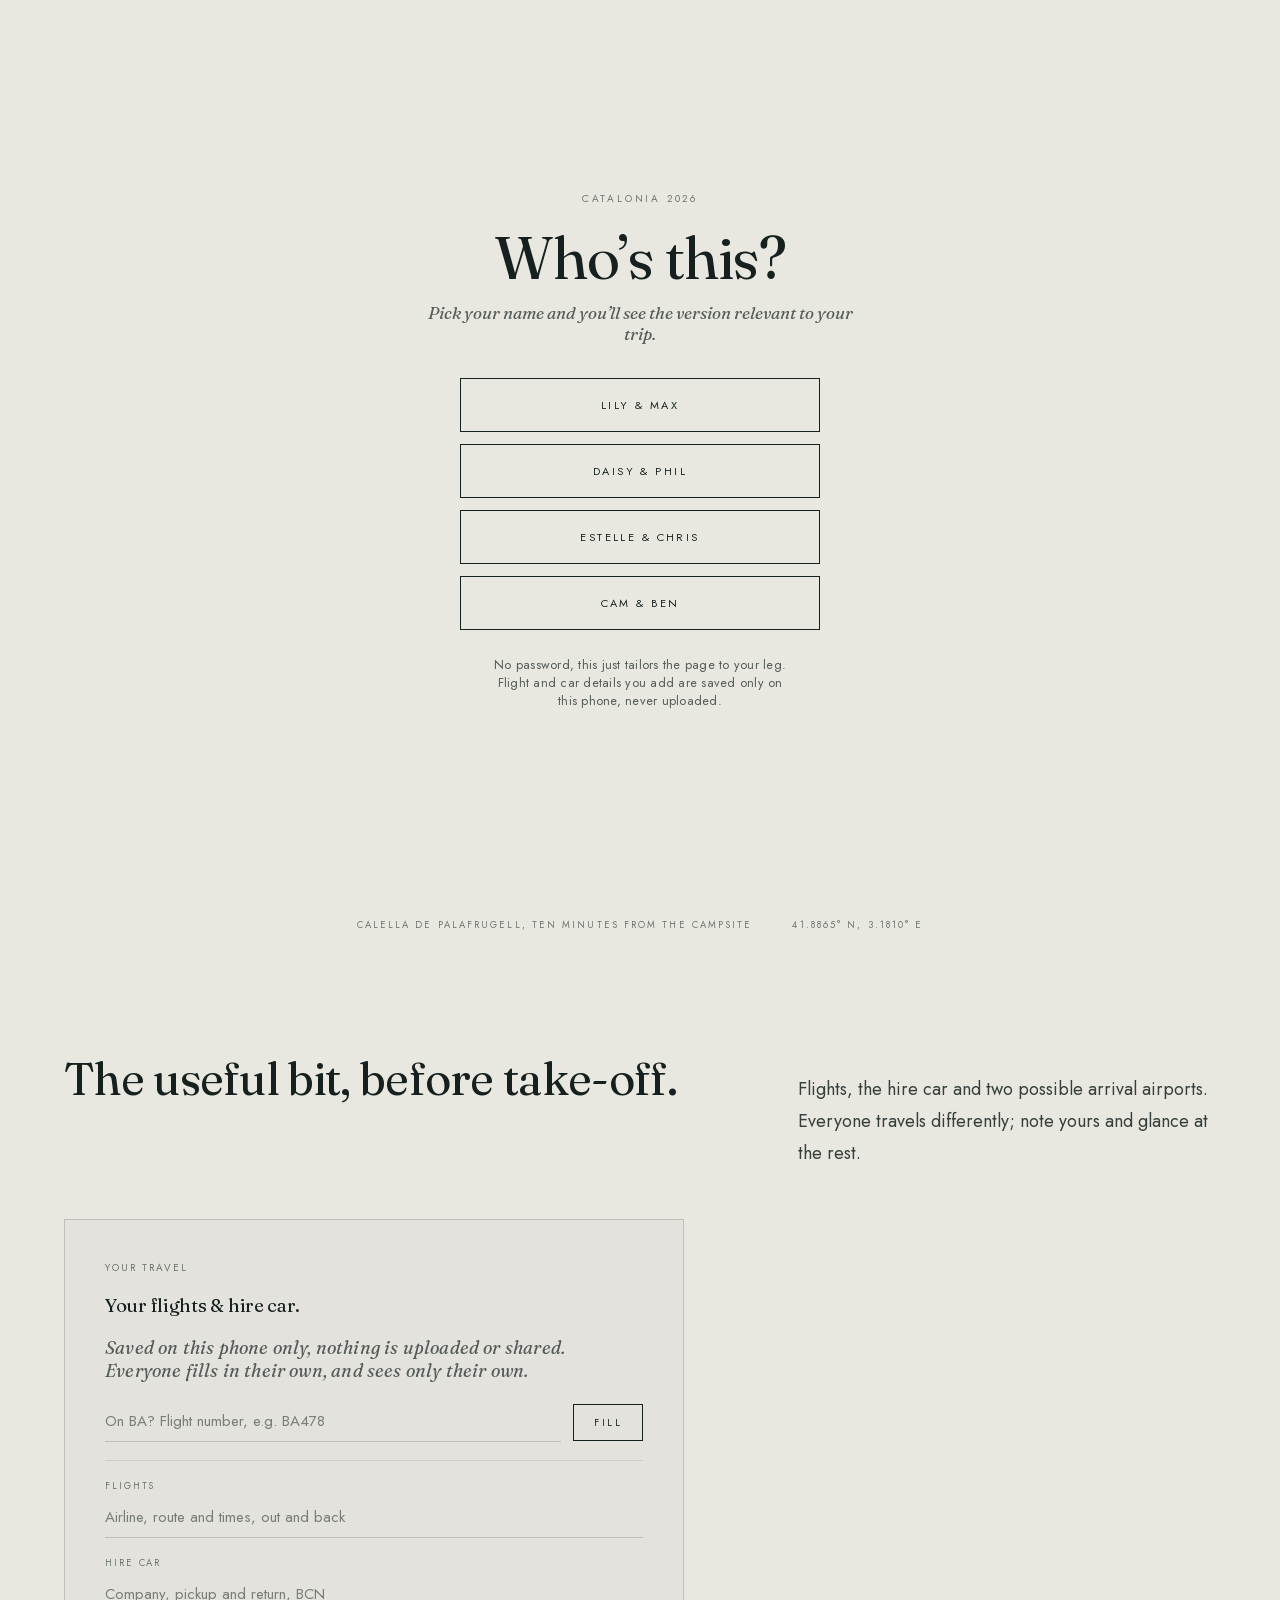
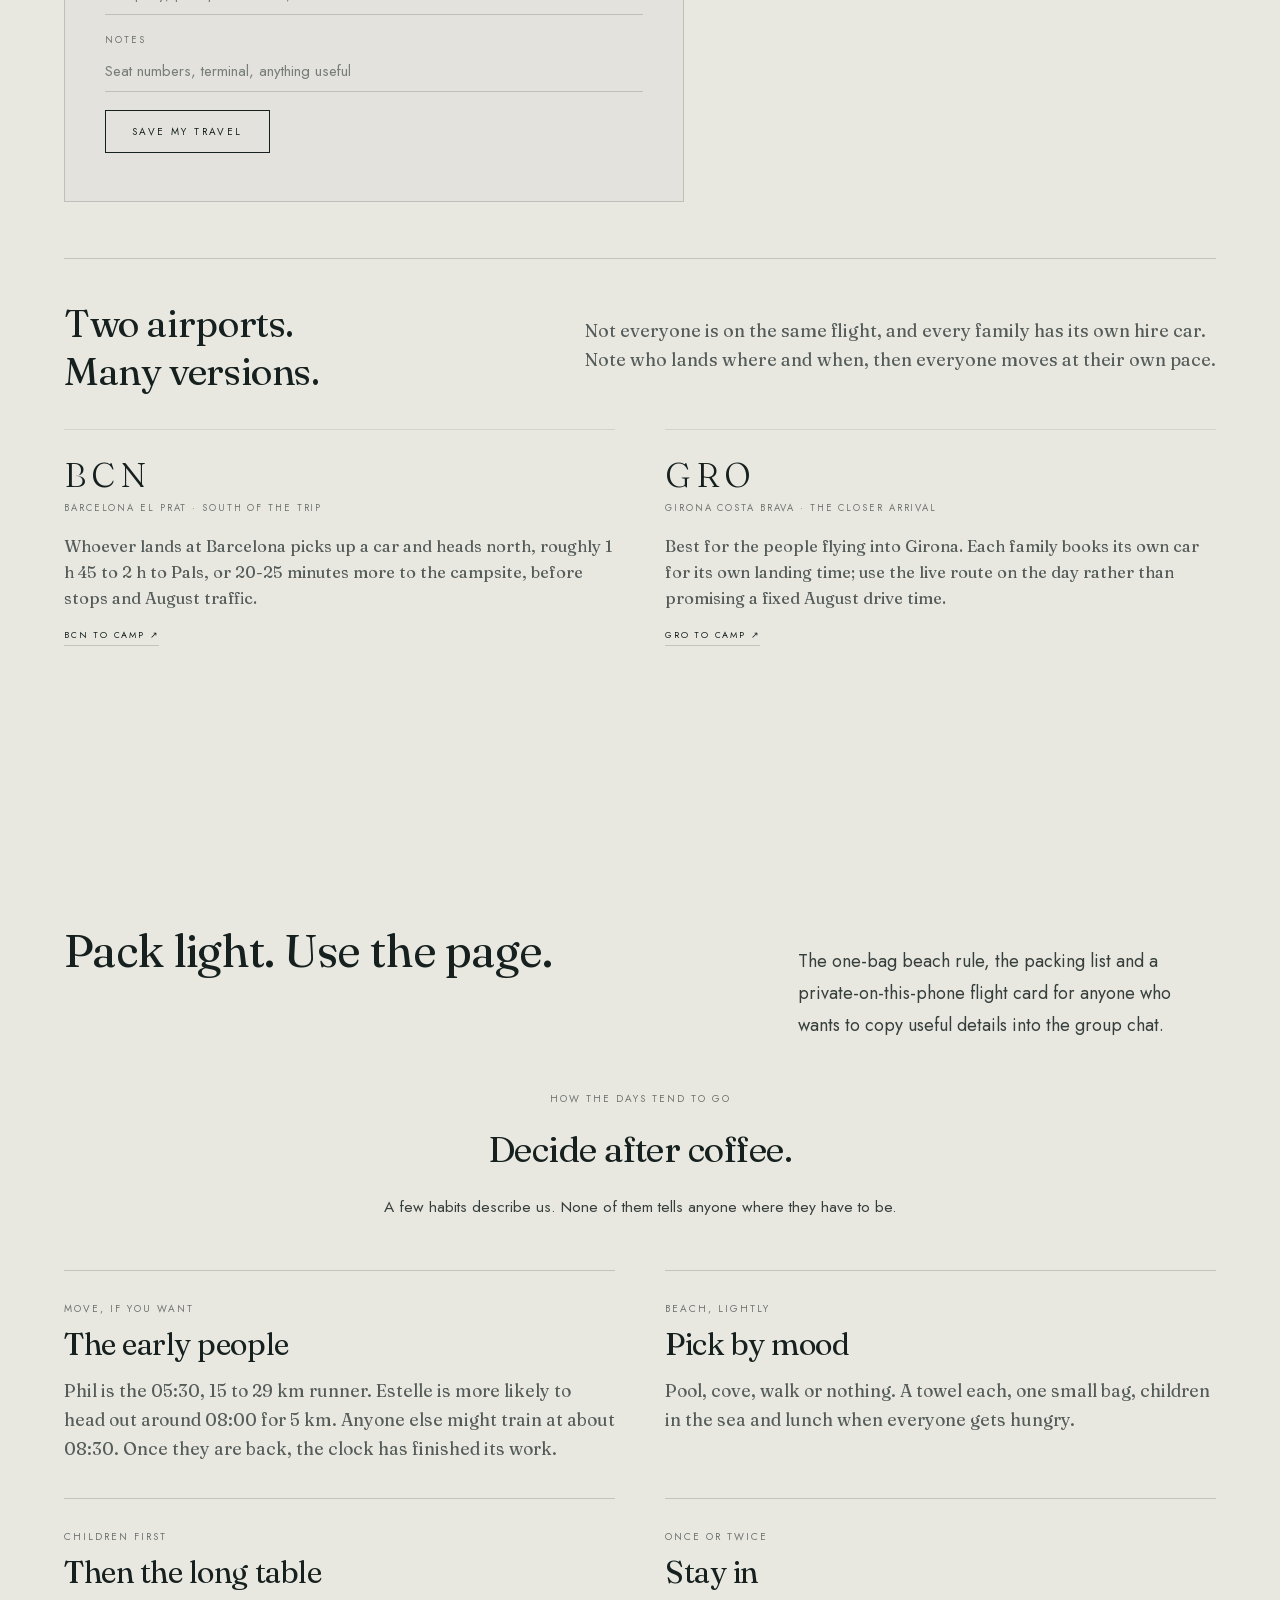
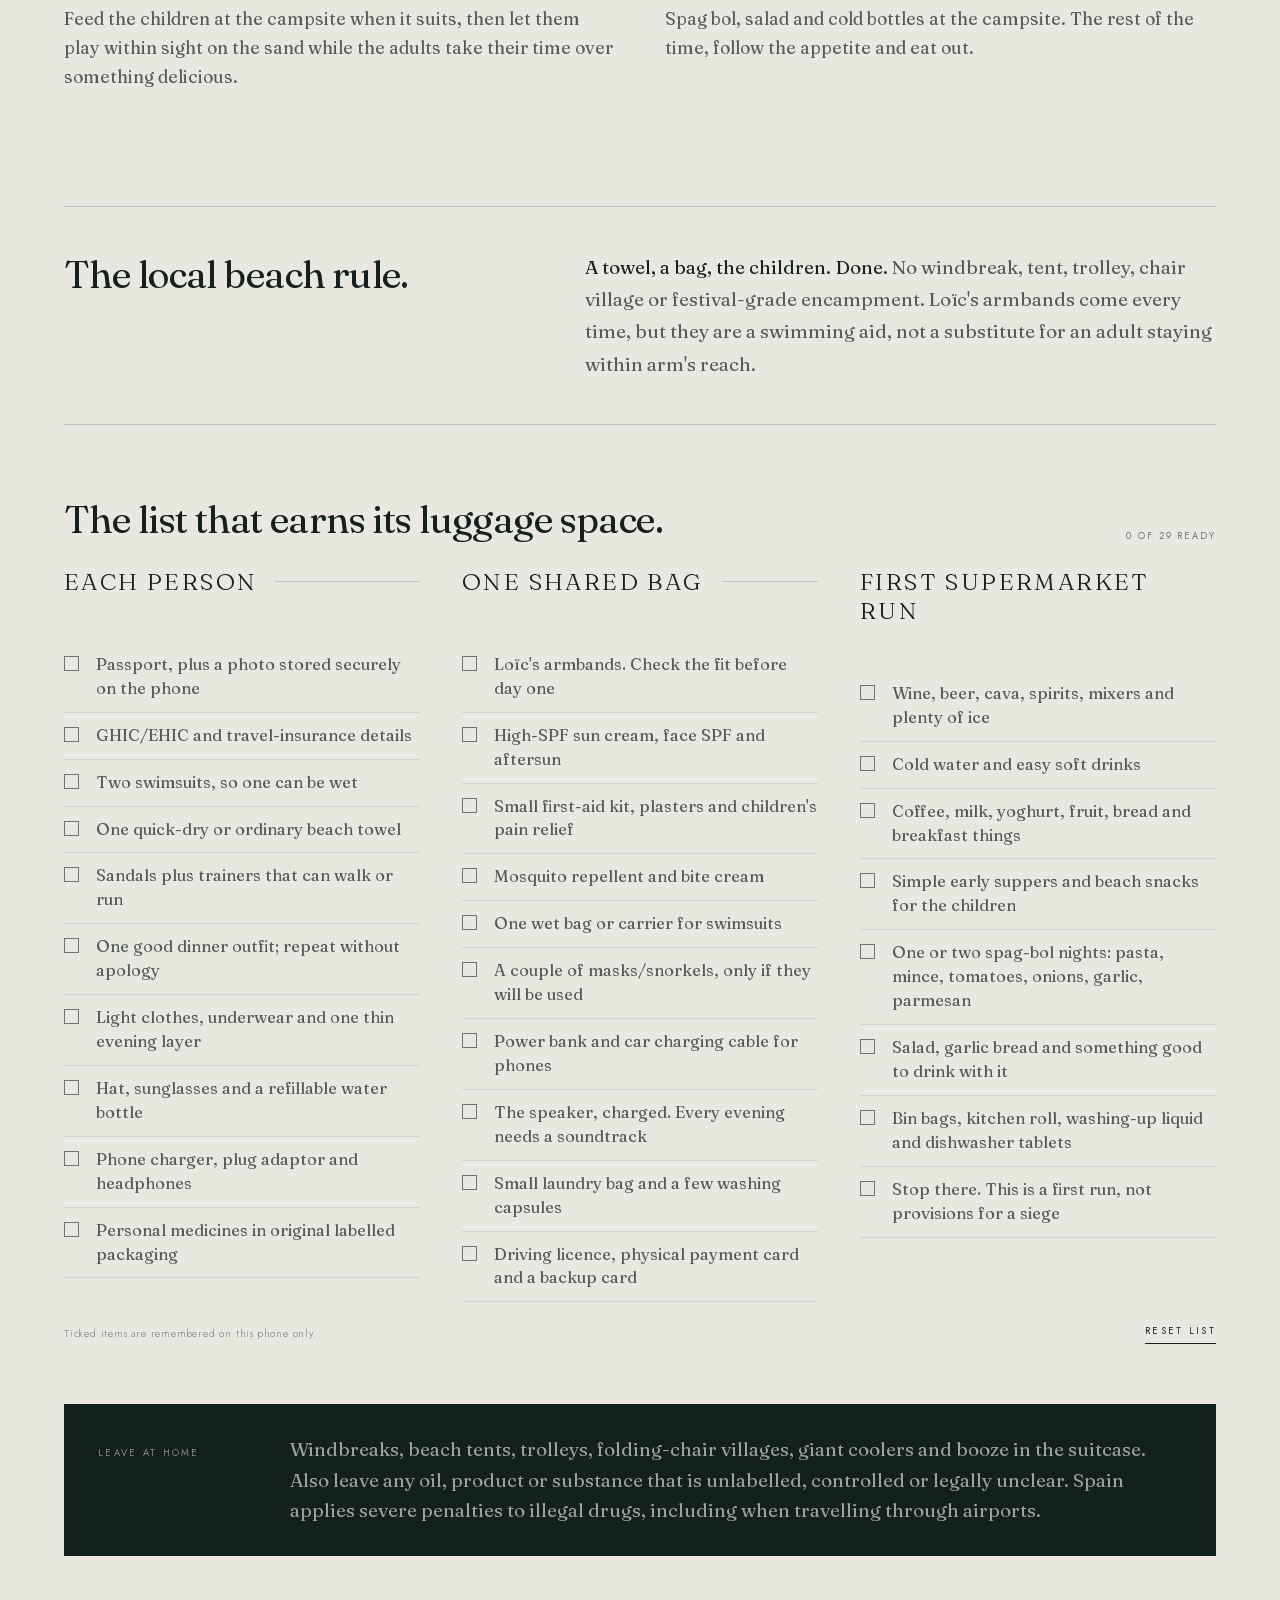
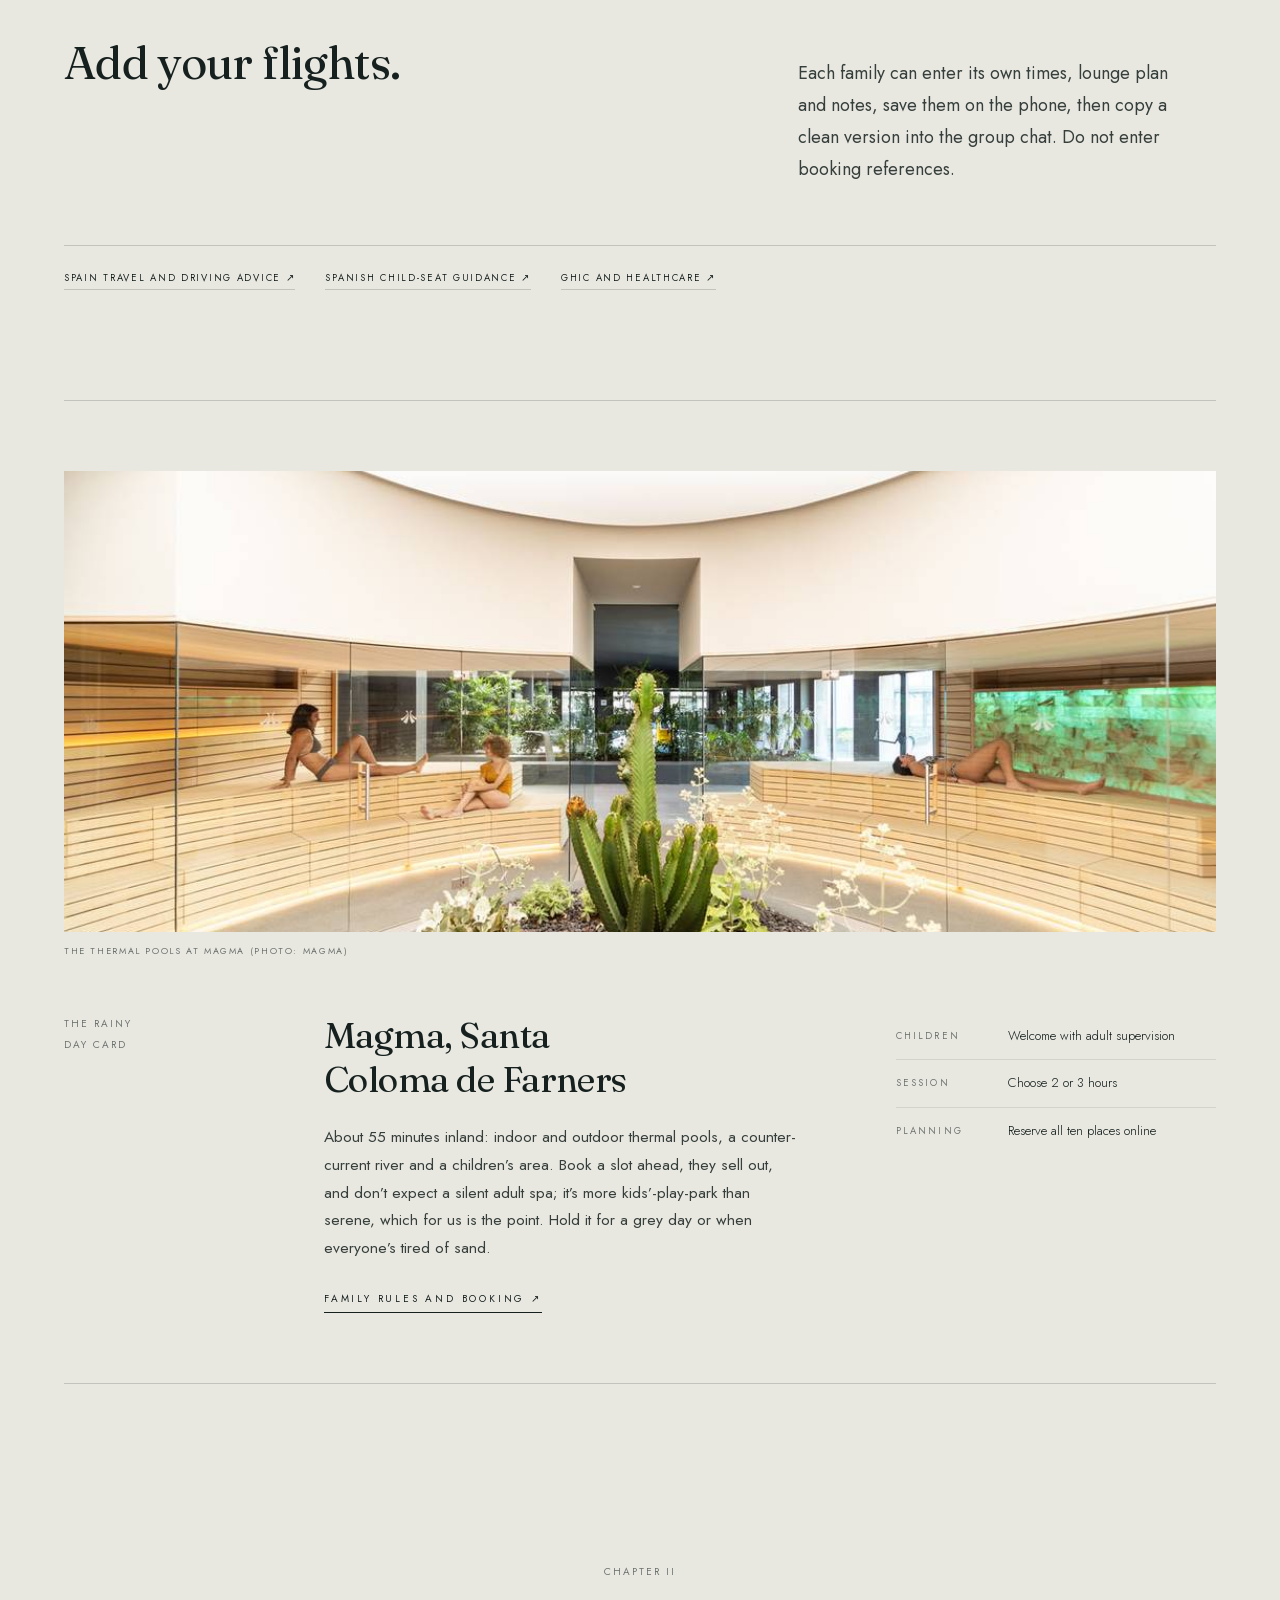
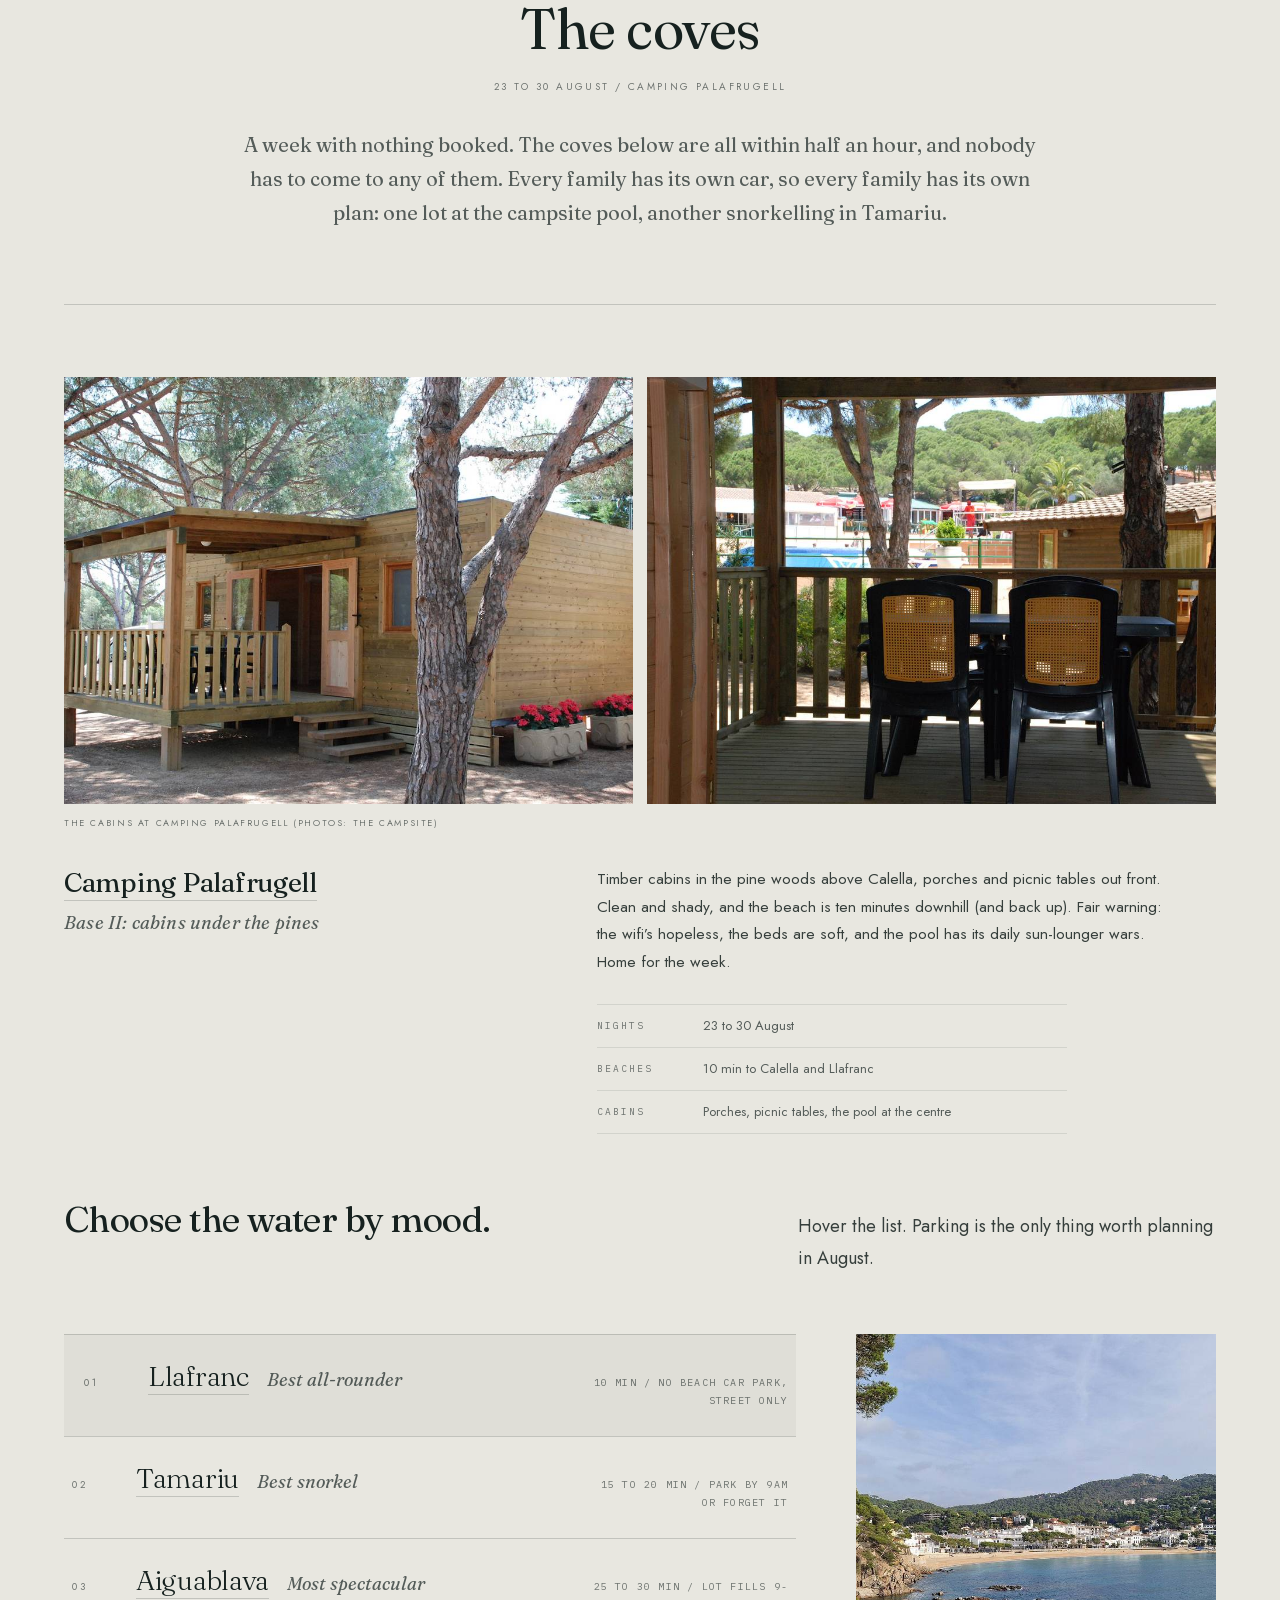
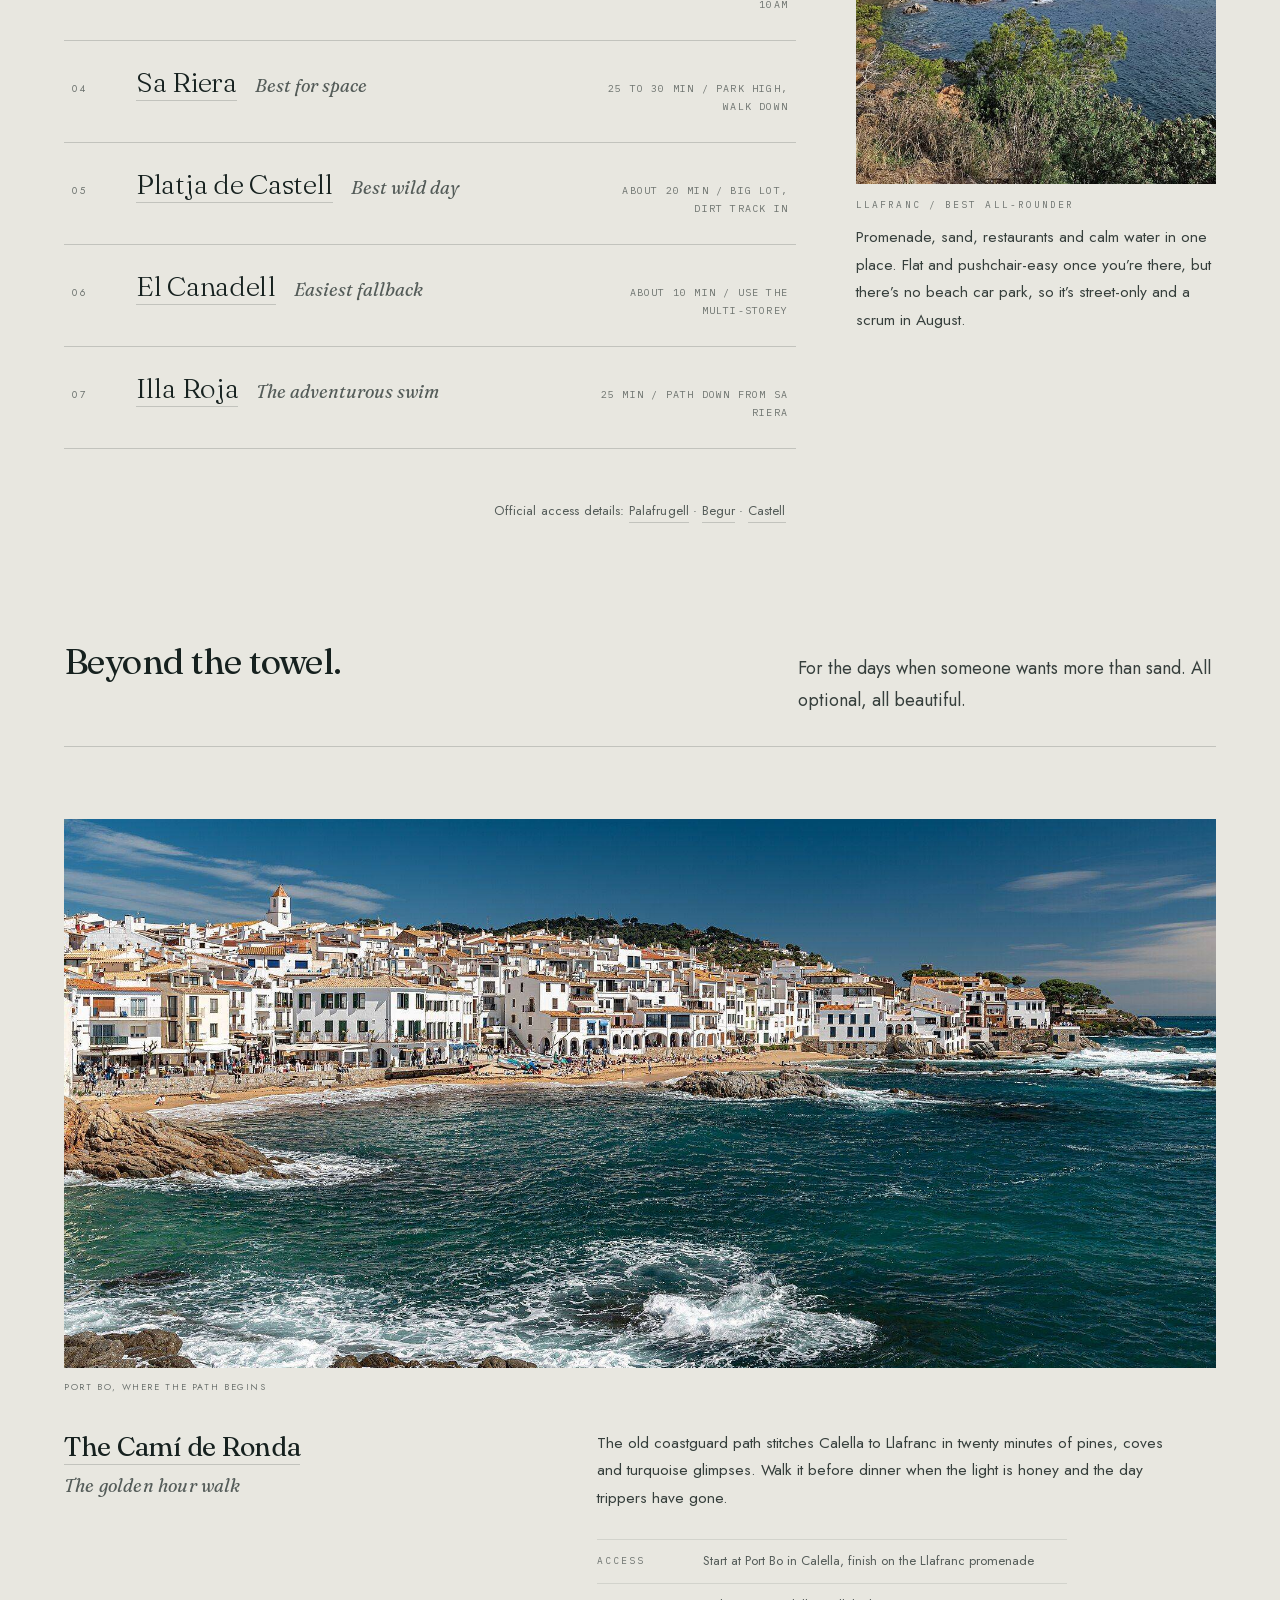
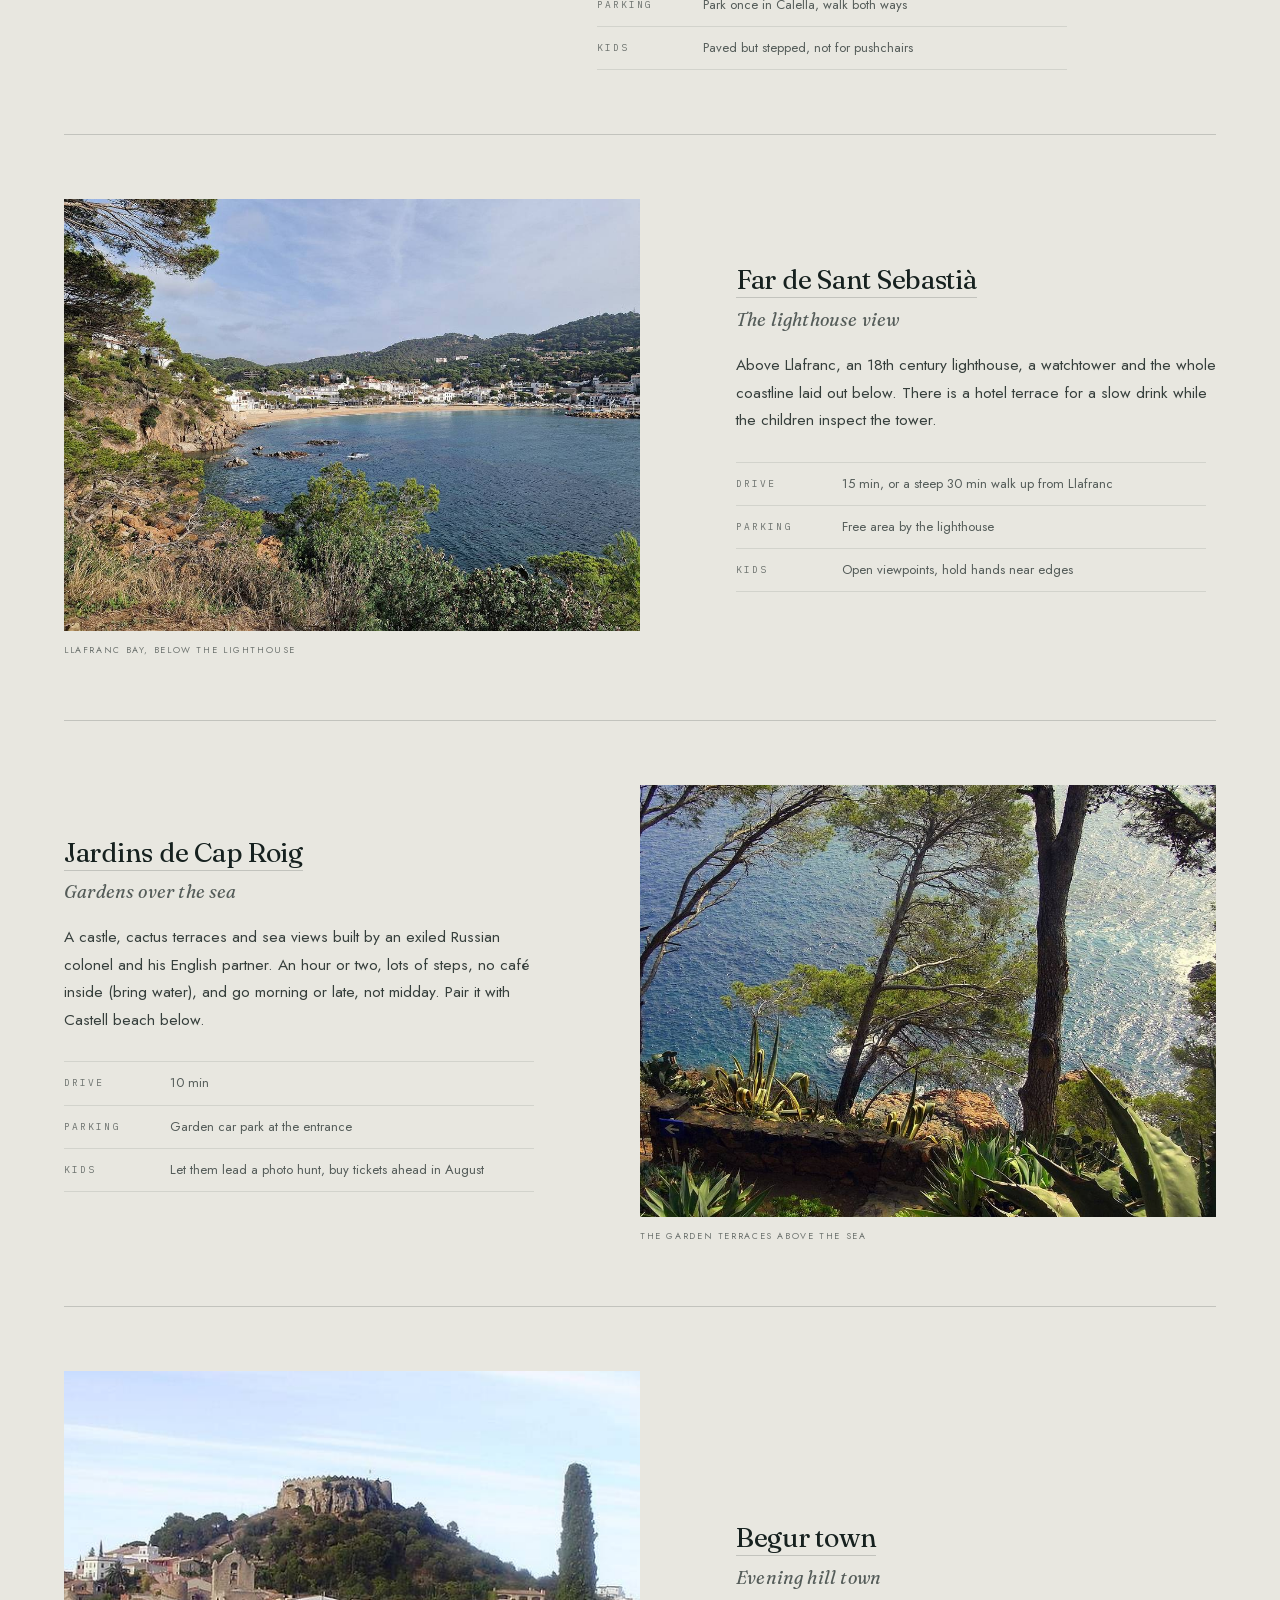
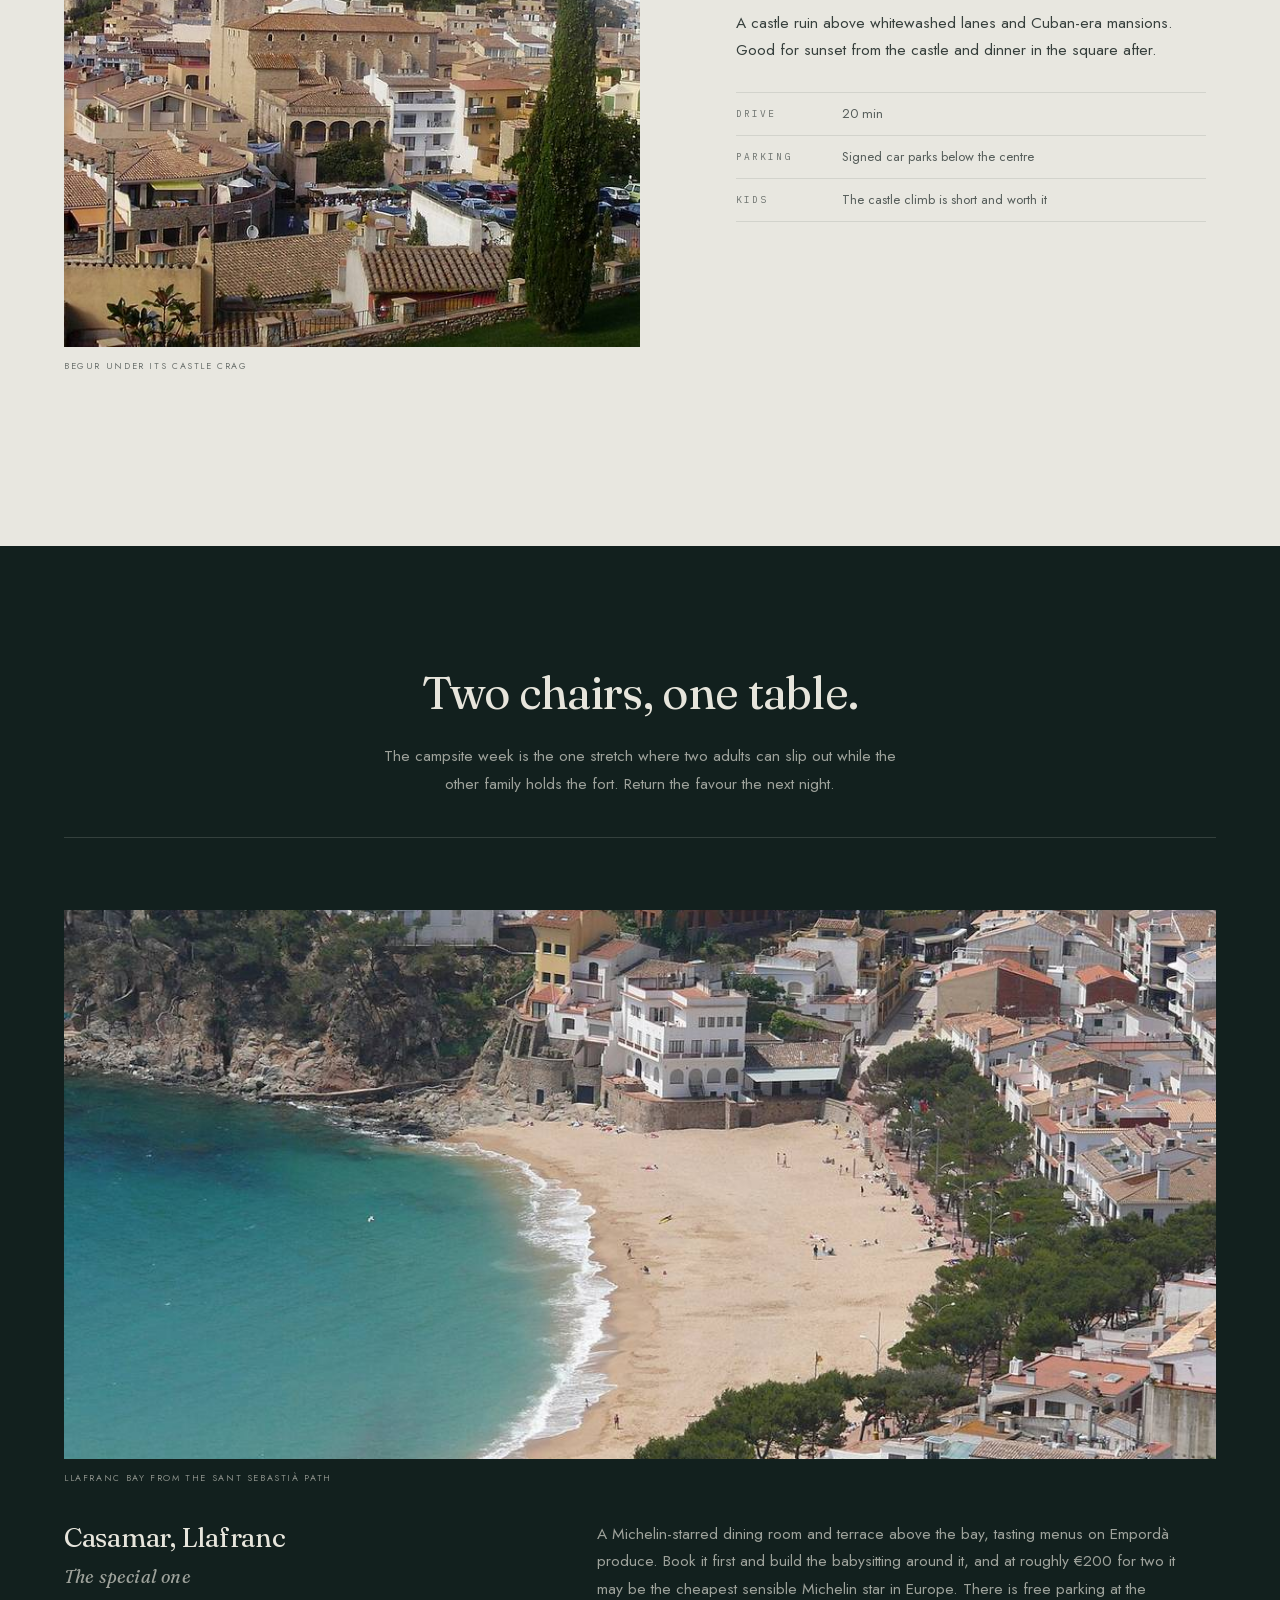
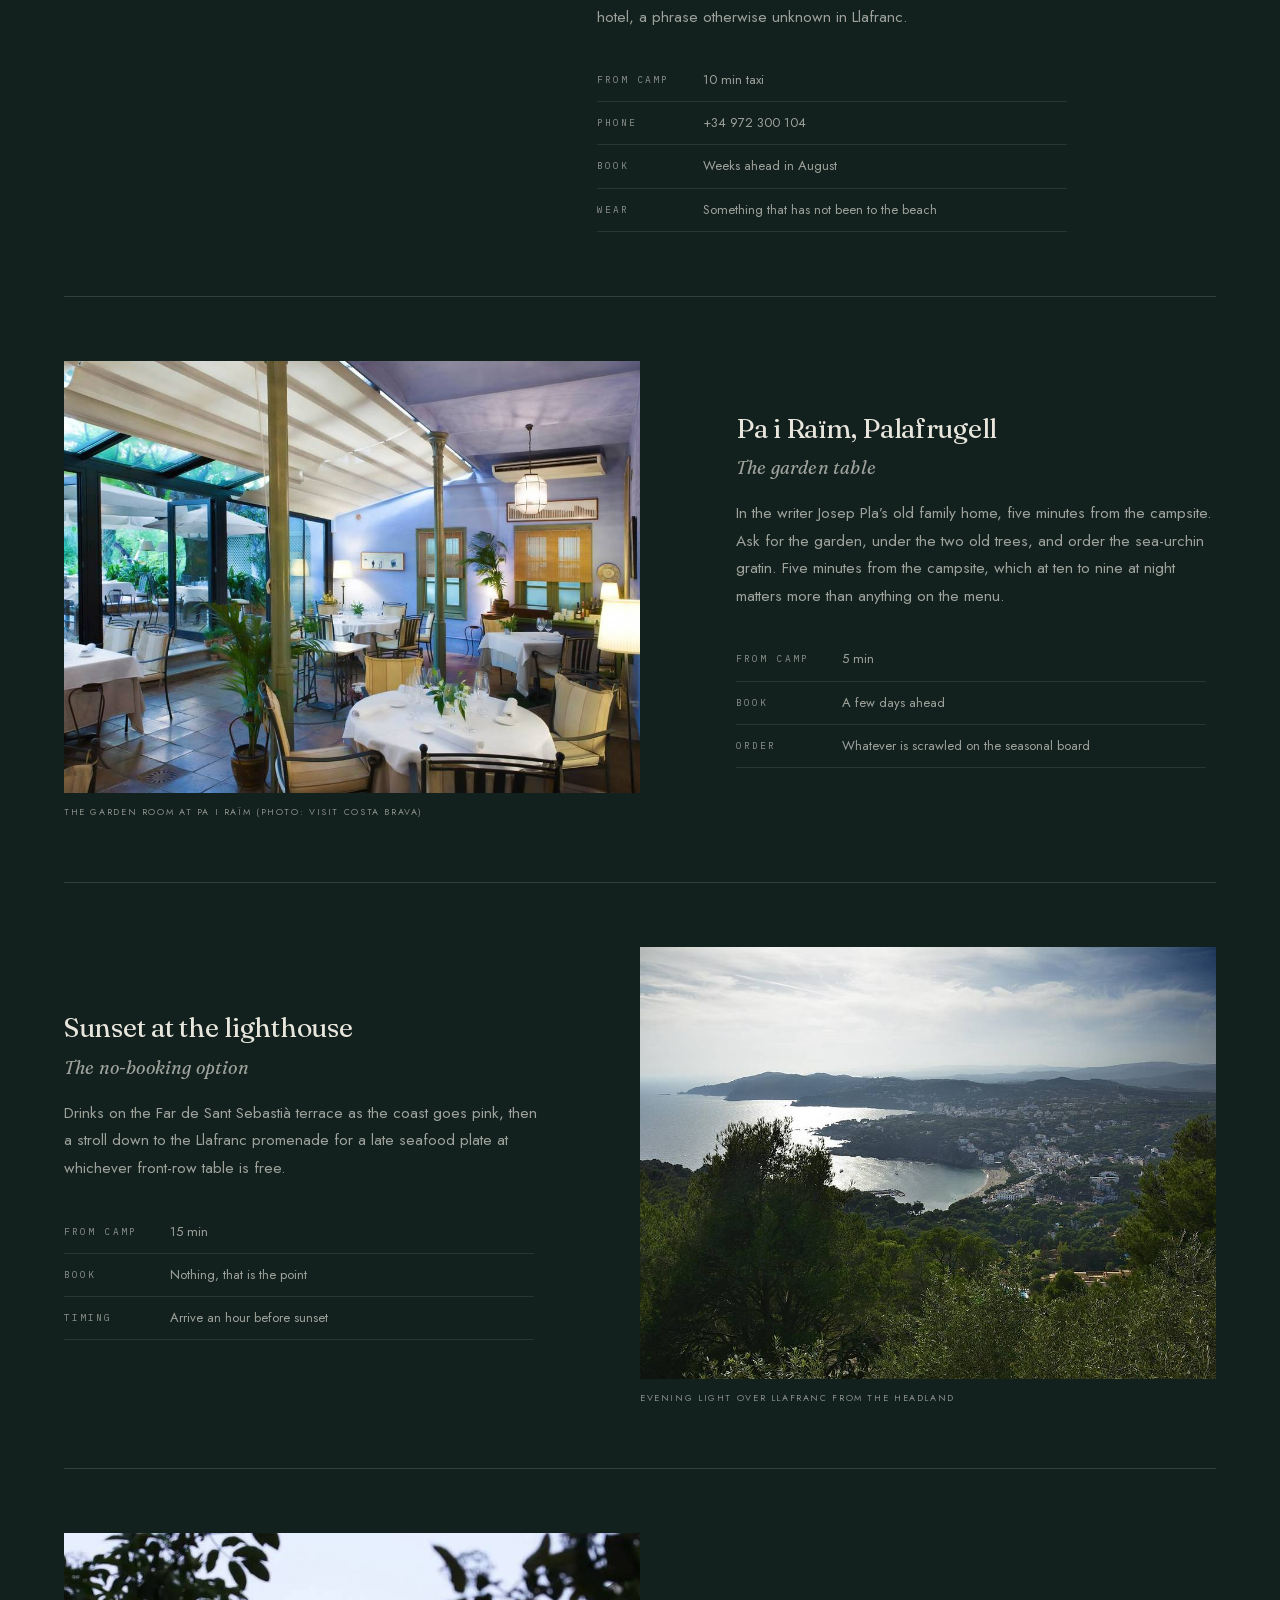
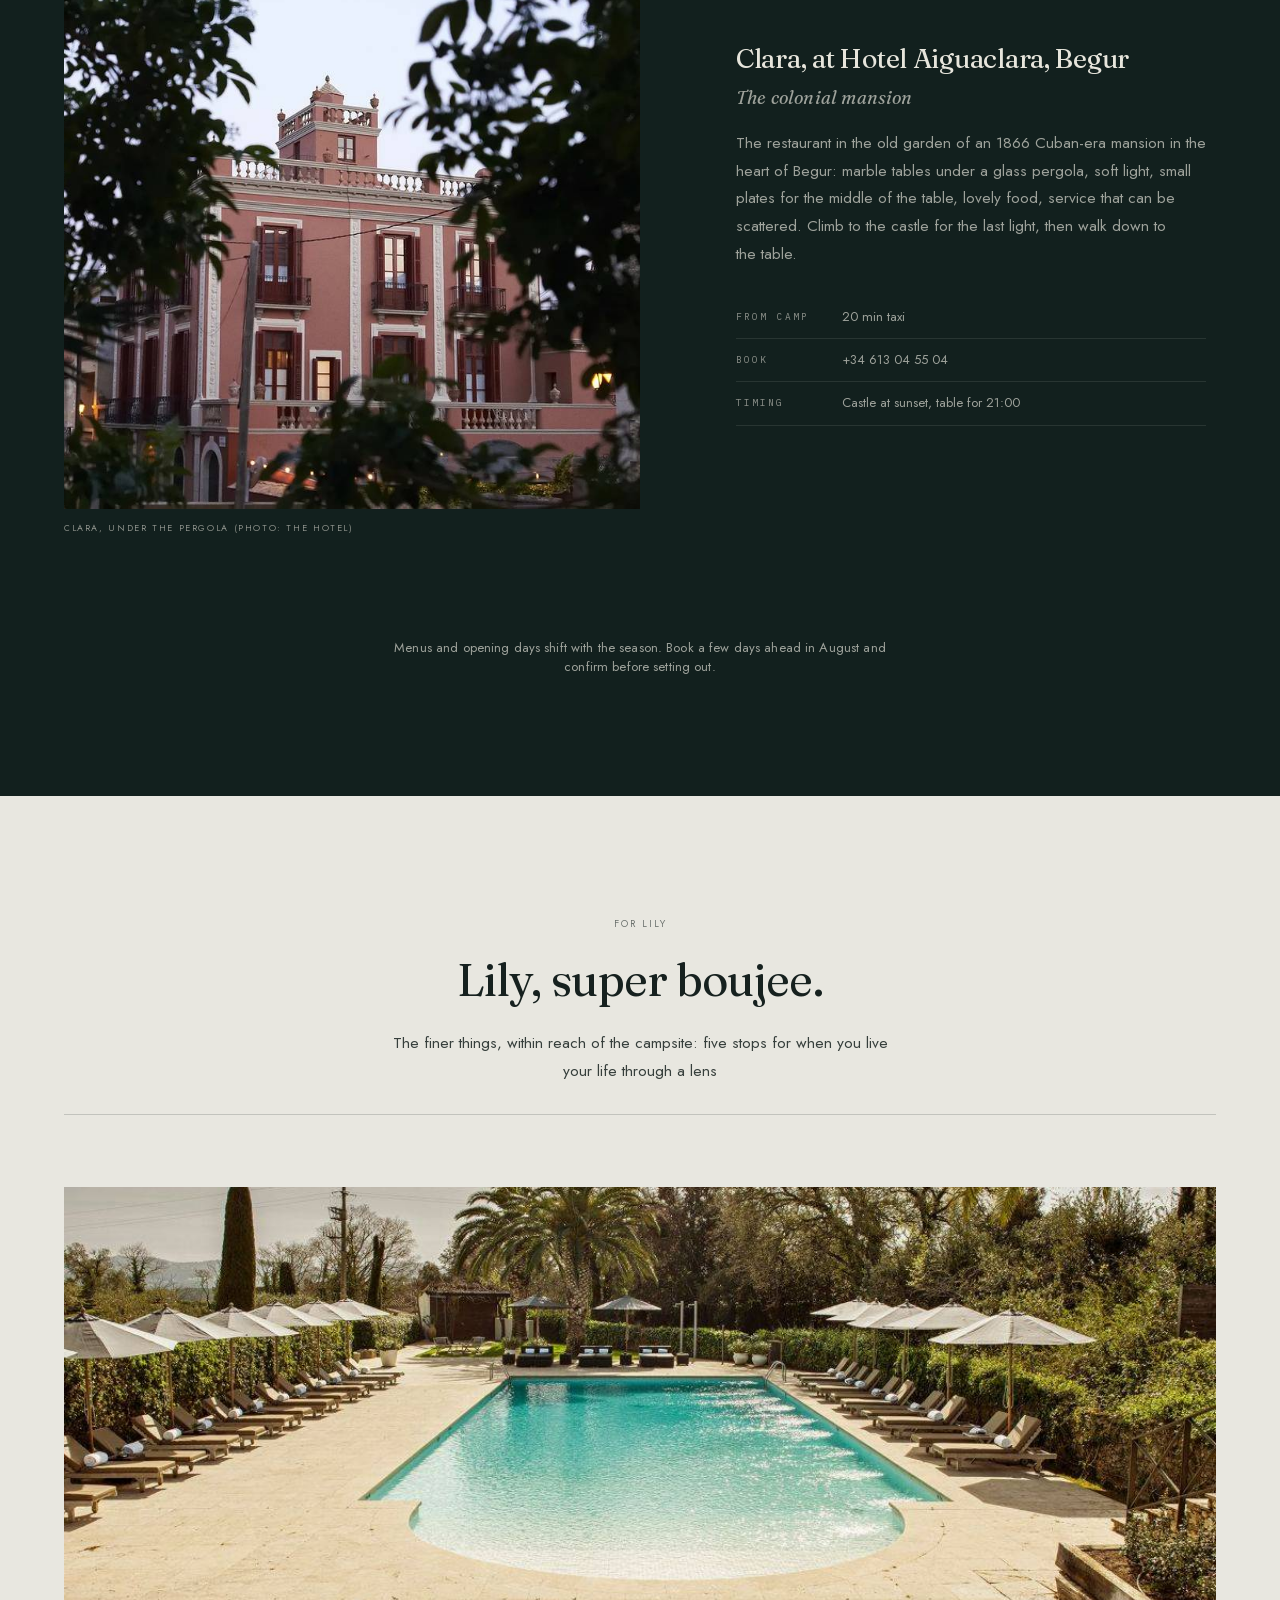
==== commit 2507fc31: "Copy pass: drier, funnier, less brochure Co-Authored-By: Claude Fable 5 <noreply@anthropic.com> Clau" ====
--- a/couples/index.html
+++ b/couples/index.html
@@ -756,7 +756,7 @@
 </article>
 <article class="spot-row" data-reveal>
   <figure class="row-fig"><img src="assets/peratallada.jpg" alt="Peratallada" loading="lazy"><figcaption>Peratallada, carved from one rock</figcaption></figure>
-  <div class="row-txt"><h3><a href="https://www.google.com/maps/search/?api=1&query=Peratallada%2C%20Girona" target="_blank" rel="noopener">Peratallada</a></h3><div class="spot-tag">The prettiest village in the Empordà</div><p class="spot-body">Carved out of a single outcrop of stone, moat and all. An hour covers it, go early, before the coaches and the midday crowd, then a long lunch in a courtyard. The slow morning done properly.</p>
+  <div class="row-txt"><h3><a href="https://www.google.com/maps/search/?api=1&query=Peratallada%2C%20Girona" target="_blank" rel="noopener">Peratallada</a></h3><div class="spot-tag">The prettiest village in the Empordà</div><p class="spot-body">Carved out of a single outcrop of stone, moat and all. An hour covers it, go early, before the coaches and the midday crowd, then a long lunch in a courtyard while everyone quietly plans a life they are not going to lead here.</p>
 <div class="spot-facts">
 <div class="fact-row"><div class="fact-k">Drive</div><div class="fact-v">15 min</div></div>
 <div class="fact-row"><div class="fact-k">Parking</div><div class="fact-v">Field car park outside the walls, small fee</div></div>
@@ -933,7 +933,7 @@
   <figure class="spot-fig"><img src="assets/llafranc-bay.jpg" alt="Casamar, Llafranc" loading="lazy"><figcaption>Llafranc bay from the Sant Sebastià path</figcaption></figure>
   <div class="feat-grid">
     <div><h3><a href="https://www.google.com/maps/search/?api=1&query=Casamar%2C%20Llafranc" target="_blank" rel="noopener">Casamar, Llafranc</a></h3><div class="spot-tag">The special one</div></div>
-    <div><p class="spot-body">A Michelin-starred dining room and terrace above the bay, tasting menus on Empordà produce. Book it first and build the babysitting around it, and for a star it’s a steal, people talk about €200 for two, with free parking at the hotel, which never happens in Llafranc.</p>
+    <div><p class="spot-body">A Michelin-starred dining room and terrace above the bay, tasting menus on Empordà produce. Book it first and build the babysitting around it, and at roughly €200 for two it may be the cheapest sensible Michelin star in Europe. There is free parking at the hotel, a phrase otherwise unknown in Llafranc.</p>
 <div class="spot-facts">
 <div class="fact-row dk"><div class="fact-k">From camp</div><div class="fact-v">10 min taxi</div></div>
 <div class="fact-row dk"><div class="fact-k">Phone</div><div class="fact-v">+34 972 300 104</div></div>
@@ -944,7 +944,7 @@
 </article>
 <article class="spot-row spot-dk" data-reveal>
   <figure class="row-fig"><img src="assets/pa-i-raim.jpg" alt="Pa i Raïm, Palafrugell" loading="lazy"><figcaption>The garden room at Pa i Raïm (photo: Visit Costa Brava)</figcaption></figure>
-  <div class="row-txt"><h3><a href="https://www.google.com/maps/search/?api=1&query=Pa%20i%20Ra%C3%AFm%2C%20Palafrugell" target="_blank" rel="noopener">Pa i Raïm, Palafrugell</a></h3><div class="spot-tag">The garden table</div><p class="spot-body">In the writer Josep Pla’s old family home, five minutes from the campsite. Ask for the garden, under the two old trees; the sea-urchin gratin is the thing. The easiest slip-out of the week.</p>
+  <div class="row-txt"><h3><a href="https://www.google.com/maps/search/?api=1&query=Pa%20i%20Ra%C3%AFm%2C%20Palafrugell" target="_blank" rel="noopener">Pa i Raïm, Palafrugell</a></h3><div class="spot-tag">The garden table</div><p class="spot-body">In the writer Josep Pla’s old family home, five minutes from the campsite. Ask for the garden, under the two old trees, and order the sea-urchin gratin. Five minutes from the campsite, which at ten to nine at night matters more than anything on the menu.</p>
 <div class="spot-facts">
 <div class="fact-row dk"><div class="fact-k">From camp</div><div class="fact-v">5 min</div></div>
 <div class="fact-row dk"><div class="fact-k">Book</div><div class="fact-v">A few days ahead</div></div>
@@ -1030,10 +1030,10 @@
     <p>Terraces that absorb a table of ten, sandy feet and all. Feed the children early, then let the adults settle in over the rice.</p>
   </div>
 <article class="spot-feature" data-reveal>
-  <figure class="spot-fig"><img src="assets/toc-al-mar.jpg" alt="Toc al Mar, Aiguablava" loading="lazy"><figcaption>Aiguablava, where Toc al Mar puts its tables (photo: Miquel Àngel Patiño, CC BY-SA)</figcaption></figure>
+  <figure class="spot-fig"><img src="assets/toc-al-mar.jpg?v=2" alt="Toc al Mar, Aiguablava" loading="lazy"><figcaption>Aiguablava, where Toc al Mar puts its tables (photo: Miquel Àngel Patiño, CC BY-SA)</figcaption></figure>
   <div class="feat-grid">
     <div><h3><a href="https://www.google.com/maps/search/?api=1&query=Toc%20al%20Mar%2C%20Aiguablava" target="_blank" rel="noopener">Toc al Mar, Aiguablava</a></h3><div class="spot-tag">Feet in the sand</div></div>
-    <div><p class="spot-body">Grilled fish and rice on the sand at Aiguablava, feet in the cove, the kids between courses and the water. Order a rice to share and watch the whole fish, it’s sold by weight and the bill runs away if you don’t. Book days ahead; the beach parking’s paid.</p>
+    <div><p class="spot-body">Grilled fish and rice on the sand at Aiguablava, feet in the cove, the kids between courses and the water. Order a rice to share, and ask the price of the whole fish before it goes on the grill; it is sold by weight and the bill can develop ideas of its own. Book days ahead; the beach parking’s paid.</p>
 <div class="spot-facts">
 <div class="fact-row"><div class="fact-k">Drive</div><div class="fact-v">25 to 30 min</div></div>
 <div class="fact-row"><div class="fact-k">Phone</div><div class="fact-v">+34 972 113 232</div></div>
@@ -1052,7 +1052,7 @@
 </article>
 <article class="spot-row rev" data-reveal>
   <figure class="row-fig"><img src="assets/el-far.jpg" alt="El Far, Sant Sebastià" loading="lazy"><figcaption>The lighthouse above the lunch terrace</figcaption></figure>
-  <div class="row-txt"><h3><a href="https://www.google.com/maps/search/?api=1&query=El%20Far%20de%20Sant%20Sebasti%C3%A0%2C%20Llafranc" target="_blank" rel="noopener">El Far, Sant Sebastià</a></h3><div class="spot-tag">Lunch beside the lighthouse</div><p class="spot-body">The hotel beside the lighthouse has the best table view on this stretch of coast, which is mostly what you’re paying for; the food splits opinion. The set lunch (around €20) is the value play. Go for the view and keep expectations level.</p>
+  <div class="row-txt"><h3><a href="https://www.google.com/maps/search/?api=1&query=El%20Far%20de%20Sant%20Sebasti%C3%A0%2C%20Llafranc" target="_blank" rel="noopener">El Far, Sant Sebastià</a></h3><div class="spot-tag">Lunch beside the lighthouse</div><p class="spot-body">The hotel beside the lighthouse has the best table view on this stretch of coast, which is what you are paying for, because nobody drives up here for the cooking. The €20 set lunch is the sensible order. Come for the view, leave with the view.</p>
 <div class="spot-facts">
 <div class="fact-row"><div class="fact-k">Drive</div><div class="fact-v">15 min</div></div>
 <div class="fact-row"><div class="fact-k">Parking</div><div class="fact-v">Free area by the lighthouse</div></div>
@@ -1070,7 +1070,7 @@
 </article>
 <article class="spot-row rev" data-reveal>
   <figure class="row-fig"><img src="assets/platja-de-pals.jpg" alt="Sa Punta, Platja de Pals" loading="lazy"><figcaption>Platja de Pals, beyond the garden</figcaption></figure>
-  <div class="row-txt"><h3><a href="https://www.google.com/maps/search/?api=1&query=Restaurant%20Sa%20Punta%2C%20Pals" target="_blank" rel="noopener">Sa Punta, Platja de Pals</a></h3><div class="spot-tag">For the Pals days</div><p class="spot-body">A smart dining room and garden terrace behind the dunes at Platja de Pals. Order the arròs de Pals; portions run small for the price, and they’re slow to answer a booking, so chase it. The long lunch for the Pals days.</p>
+  <div class="row-txt"><h3><a href="https://www.google.com/maps/search/?api=1&query=Restaurant%20Sa%20Punta%2C%20Pals" target="_blank" rel="noopener">Sa Punta, Platja de Pals</a></h3><div class="spot-tag">For the Pals days</div><p class="spot-body">A smart dining room and garden terrace behind the dunes at Platja de Pals. Order the arròs de Pals. Portions are polite for the money and bookings are answered on a geological timescale, so phone them. Still the long lunch of the Pals leg.</p>
 <div class="spot-facts">
 <div class="fact-row"><div class="fact-k">Drive</div><div class="fact-v">10 min from La Pallissa</div></div>
 <div class="fact-row"><div class="fact-k">Parking</div><div class="fact-v">On site</div></div>
@@ -1095,7 +1095,7 @@
   </div>
 </article>
 <article class="spot-row" data-reveal>
-  <figure class="row-fig"><img src="assets/llafranc-front-row.jpg" alt="The Llafranc front row" loading="lazy"><figcaption>Llafranc’s bay and front row (photo: Chris j wood, CC BY-SA)</figcaption></figure>
+  <figure class="row-fig"><img src="assets/llafranc-front-row.jpg?v=2" alt="The Llafranc front row" loading="lazy"><figcaption>Llafranc’s bay and front row (photo: Chris j wood, CC BY-SA)</figcaption></figure>
   <div class="row-txt"><h3><a href="https://www.google.com/maps/search/?api=1&query=Passeig%20de%20Llafranc%20restaurants" target="_blank" rel="noopener">The Llafranc front row</a></h3><div class="spot-tag">Promenade tables, town sand</div><p class="spot-body">The promenade restaurants face the calmest sand of the week, Llevant and Terramar holding the front line. Feed the kids early, send them to the sand, and take your time over the rest.</p>
 <div class="fact-row"><div class="fact-k">Book</div><div class="fact-v">Ask for the promenade side</div></div>
 <div class="fact-row"><div class="fact-k">Kids</div><div class="fact-v">Flat, lit and held by the bay</div></div>
@@ -1419,7 +1419,7 @@
 <section id="trip-map" class="dark-section trip-map">
   <div class="wrap-inner">
     <div class="split head-gap" data-reveal>
-      <h2>Everything within reach.</h2>
+      <h2>How far everything really is.</h2>
       <p>Tap a place to see the drive from its base. Times are estimates for August traffic.</p>
     </div>
     <div class="map-cols">
@@ -1530,8 +1530,8 @@
 
 <script>
 (function () {
-  var BEACHES = [{"name": "Llafranc", "tag": "Best all-rounder", "note": "Promenade, sand, restaurants and calm water in one place. Flat and pushchair-easy once you’re there, but there’s no beach car park, so it’s street-only and a scrum in August.", "img": "llafranc"}, {"name": "Tamariu", "tag": "Best snorkel", "note": "A compact pine-backed cove, clear water along the rocks for snorkelling. Arrive by 9am or the tiny car park’s gone, that’s the whole game here.", "img": "tamariu"}, {"name": "Aiguablava", "tag": "Most spectacular", "note": "The postcard: fine sand, shallow calm water, rare on this coast and good for the kids. But the lot fills 9-10am and it’s a steep stepped path down, worse back up with the bags.", "img": "aiguablava"}, {"name": "Sa Riera", "tag": "Best for space", "note": "Begur\u2019s biggest cove. Room to spread out, showers and food close by. Park up the access road and walk down; the climb back up with the gear is the sting.", "img": "sa-riera"}, {"name": "Platja de Castell", "tag": "Best wild day", "note": "Undeveloped sand between headlands with a fishermen\u2019s hut at one end. Bring everything, there’s little to buy. Parking’s the easy one, a big all-day lot, but it’s a mile of dirt track and a ten-minute walk to the sand.", "img": "castell"}, {"name": "El Canadell", "tag": "Easiest fallback", "note": "Calella\u2019s gentle town beach. Low effort, ice cream within reach. Skip the road-space scrum, the multi-storey above town stays half-empty.", "img": "calella-port-bo"}, {"name": "Illa Roja", "tag": "The adventurous swim", "note": "A wild red-rock cove reached on foot along the coast path. No parking of its own: park at Sa Riera and walk the path in. It runs right along the top of the sand, and the naturists keep to the far end.", "img": "sa-riera"}];
-  var BEACH_IMGS = {"llafranc": "assets/llafranc.jpg", "tamariu": "assets/tamariu.jpg", "aiguablava": "assets/aiguablava.jpg", "sa-riera": "assets/sa-riera.jpg", "castell": "assets/castell.jpg", "calella-port-bo": "assets/calella-port-bo.jpg"};
+  var BEACHES = [{"name": "Llafranc", "tag": "Best all-rounder", "note": "Promenade, sand, restaurants and calm water in one place. Flat and pushchair-easy once you’re there, but there’s no beach car park, so it’s street-only and a scrum in August.", "img": "llafranc"}, {"name": "Tamariu", "tag": "Best snorkel", "note": "A compact pine-backed cove, clear water along the rocks for snorkelling. The car park holds about a dozen cars and is full by nine, after which you get to practise reversing up a hill while a queue watches.", "img": "tamariu"}, {"name": "Aiguablava", "tag": "Most spectacular", "note": "The one on the postcards: fine sand, shallow calm water, rare on this coast. The lot fills between nine and ten, and the path down is steep and stepped, a detail you will consider properly on the way back up with the cool box.", "img": "aiguablava"}, {"name": "Sa Riera", "tag": "Best for space", "note": "Begur\u2019s biggest cove. Room to spread out, showers and food close by. Park up the access road and walk down. The climb back up, carrying chairs, is where the day’s goodwill goes.", "img": "sa-riera"}, {"name": "Platja de Castell", "tag": "Best wild day", "note": "Undeveloped sand between headlands with a fishermen\u2019s hut at one end. Bring everything; the retail offer is one fishermen’s hut. Parking, for once, is easy, a big all-day lot, though you earn it with a mile of dirt track and a ten-minute walk.", "img": "castell"}, {"name": "El Canadell", "tag": "Easiest fallback", "note": "Calella\u2019s gentle town beach. Low effort, ice cream within reach. Everyone circles the streets for twenty minutes while the multi-storey above town sits half empty, quietly judging.", "img": "calella-port-bo"}, {"name": "Illa Roja", "tag": "The adventurous swim", "note": "A wild red-rock cove reached on foot along the coast path. No parking of its own: park at Sa Riera and walk the path in. It runs right along the top of the sand, and the naturists keep to the far end.", "img": "sa-riera"}];
+  var BEACH_IMGS = {"llafranc": "assets/llafranc.jpg", "tamariu": "assets/tamariu.jpg?v=2", "aiguablava": "assets/aiguablava.jpg", "sa-riera": "assets/sa-riera.jpg", "castell": "assets/castell.jpg", "calella-port-bo": "assets/calella-port-bo.jpg"};
   var MAP = [{"key": "pals", "base": "pals", "name": "La Pallissa, Pals", "drive": "BCN \u2192 Pals / 1 h 45 to 2 h", "ll": [41.9689, 3.1458]}, {"key": "platjapals", "base": "pals", "name": "Platja de Pals", "drive": "10 min", "ll": [41.9789, 3.1994]}, {"key": "peratallada", "base": "pals", "name": "Peratallada", "drive": "15 min", "ll": [41.9723, 3.0919]}, {"key": "estartit", "base": "pals", "name": "L\u2019Estartit", "drive": "25 min", "ll": [42.0546, 3.1993]}, {"key": "girona", "base": "pals", "name": "Girona", "drive": "45 min", "ll": [41.9794, 2.8214]}, {"key": "banyoles", "base": "pals", "name": "Banyoles", "drive": "50 to 55 min", "ll": [42.1246, 2.7548]}, {"key": "camp", "base": "camp", "name": "Camping Palafrugell", "drive": "Pals \u2192 camp / 20 to 25 min", "ll": [41.8945, 3.165]}, {"key": "calella", "base": "camp", "name": "Calella & El Canadell", "drive": "10 min", "ll": [41.888, 3.181]}, {"key": "llafranc", "base": "camp", "name": "Llafranc", "drive": "10 min", "ll": [41.893, 3.194]}, {"key": "tamariu", "base": "camp", "name": "Tamariu", "drive": "15 to 20 min", "ll": [41.918, 3.207]}, {"key": "aiguablava", "base": "camp", "name": "Aiguablava", "drive": "25 to 30 min", "ll": [41.9346, 3.2163]}, {"key": "sariera", "base": "camp", "name": "Sa Riera & Illa Roja", "drive": "25 to 30 min", "ll": [41.9673, 3.2093]}, {"key": "castell", "base": "camp", "name": "Platja de Castell", "drive": "About 20 min", "ll": [41.8623, 3.1421]}];
   var PTS = {"bcn": [150, 620], "pals": [452, 252], "platjapals": [488, 238], "peratallada": [414, 230], "estartit": [478, 186], "girona": [330, 250], "banyoles": [298, 168], "camp": [462, 336], "calella": [496, 349], "llafranc": [506, 318], "tamariu": [512, 294], "aiguablava": [518, 270], "sariera": [510, 246], "castell": [458, 398]};
   var FROM_BCN = false;
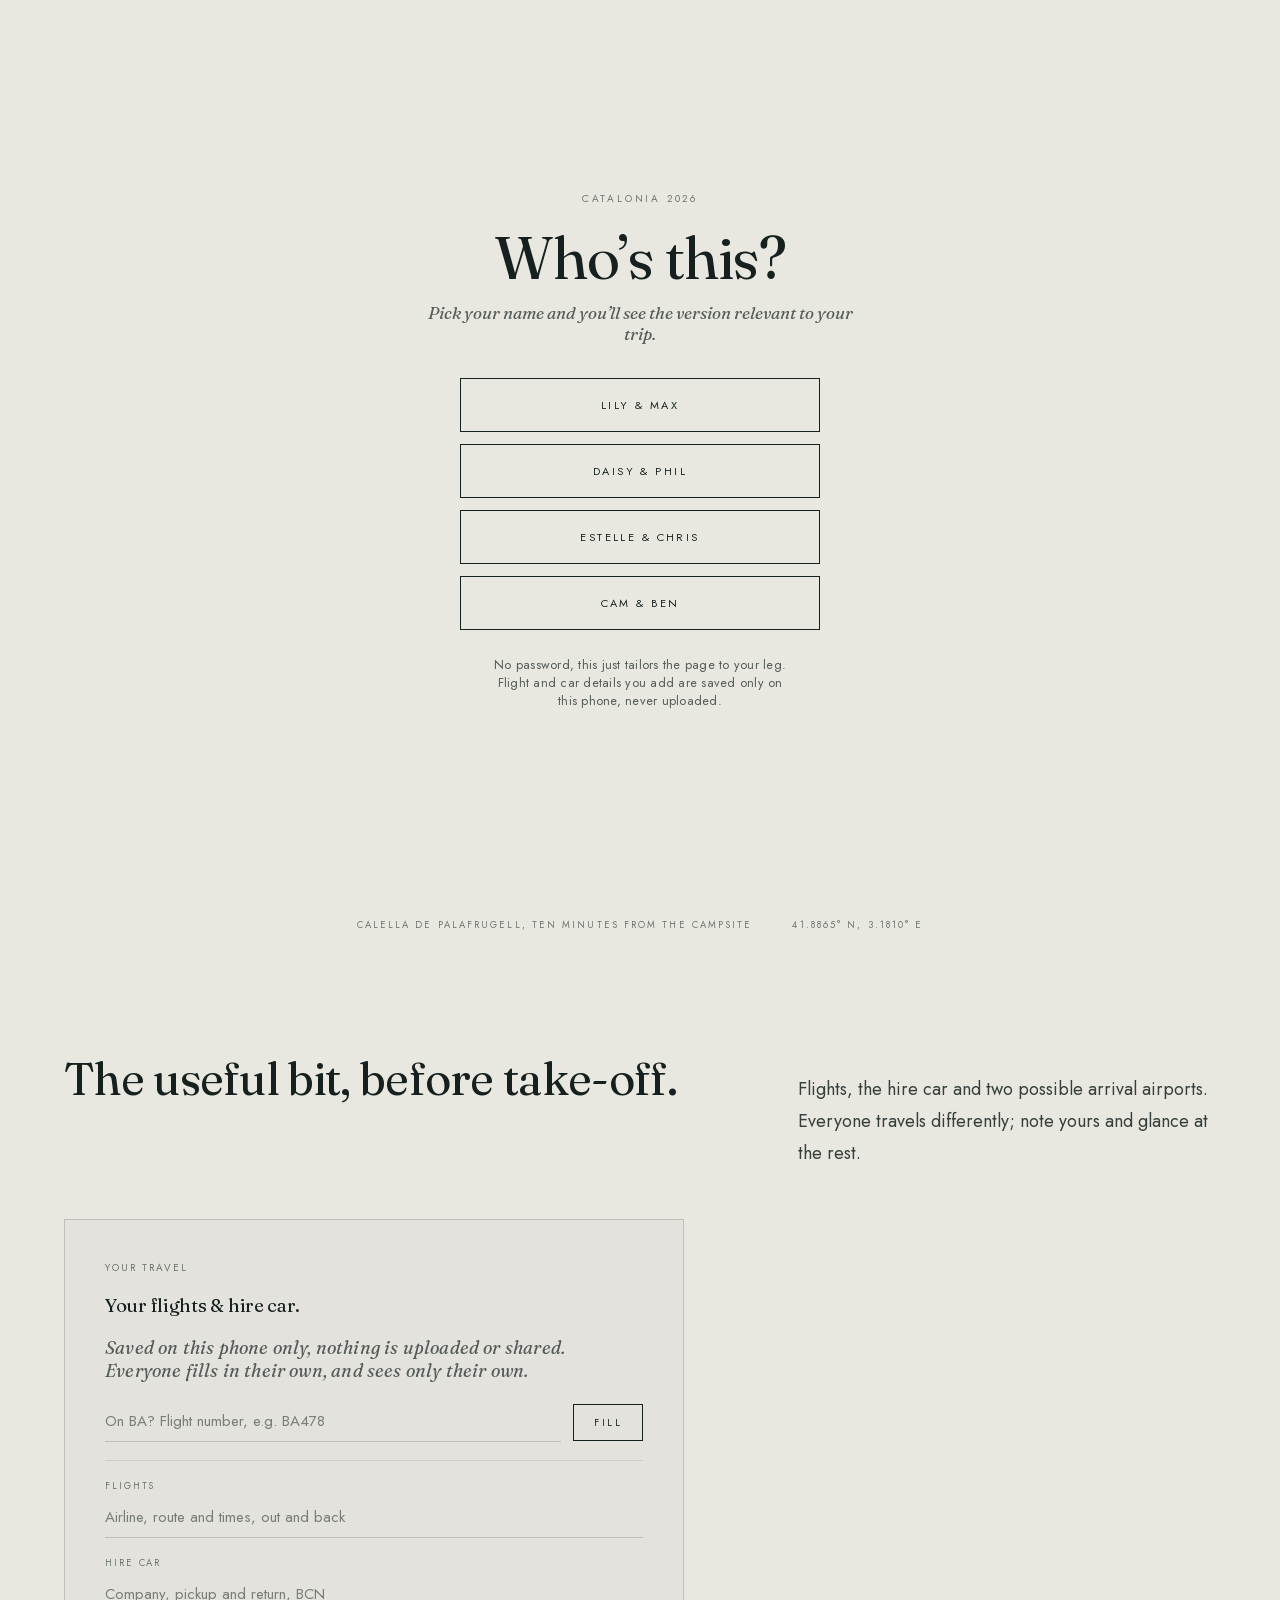
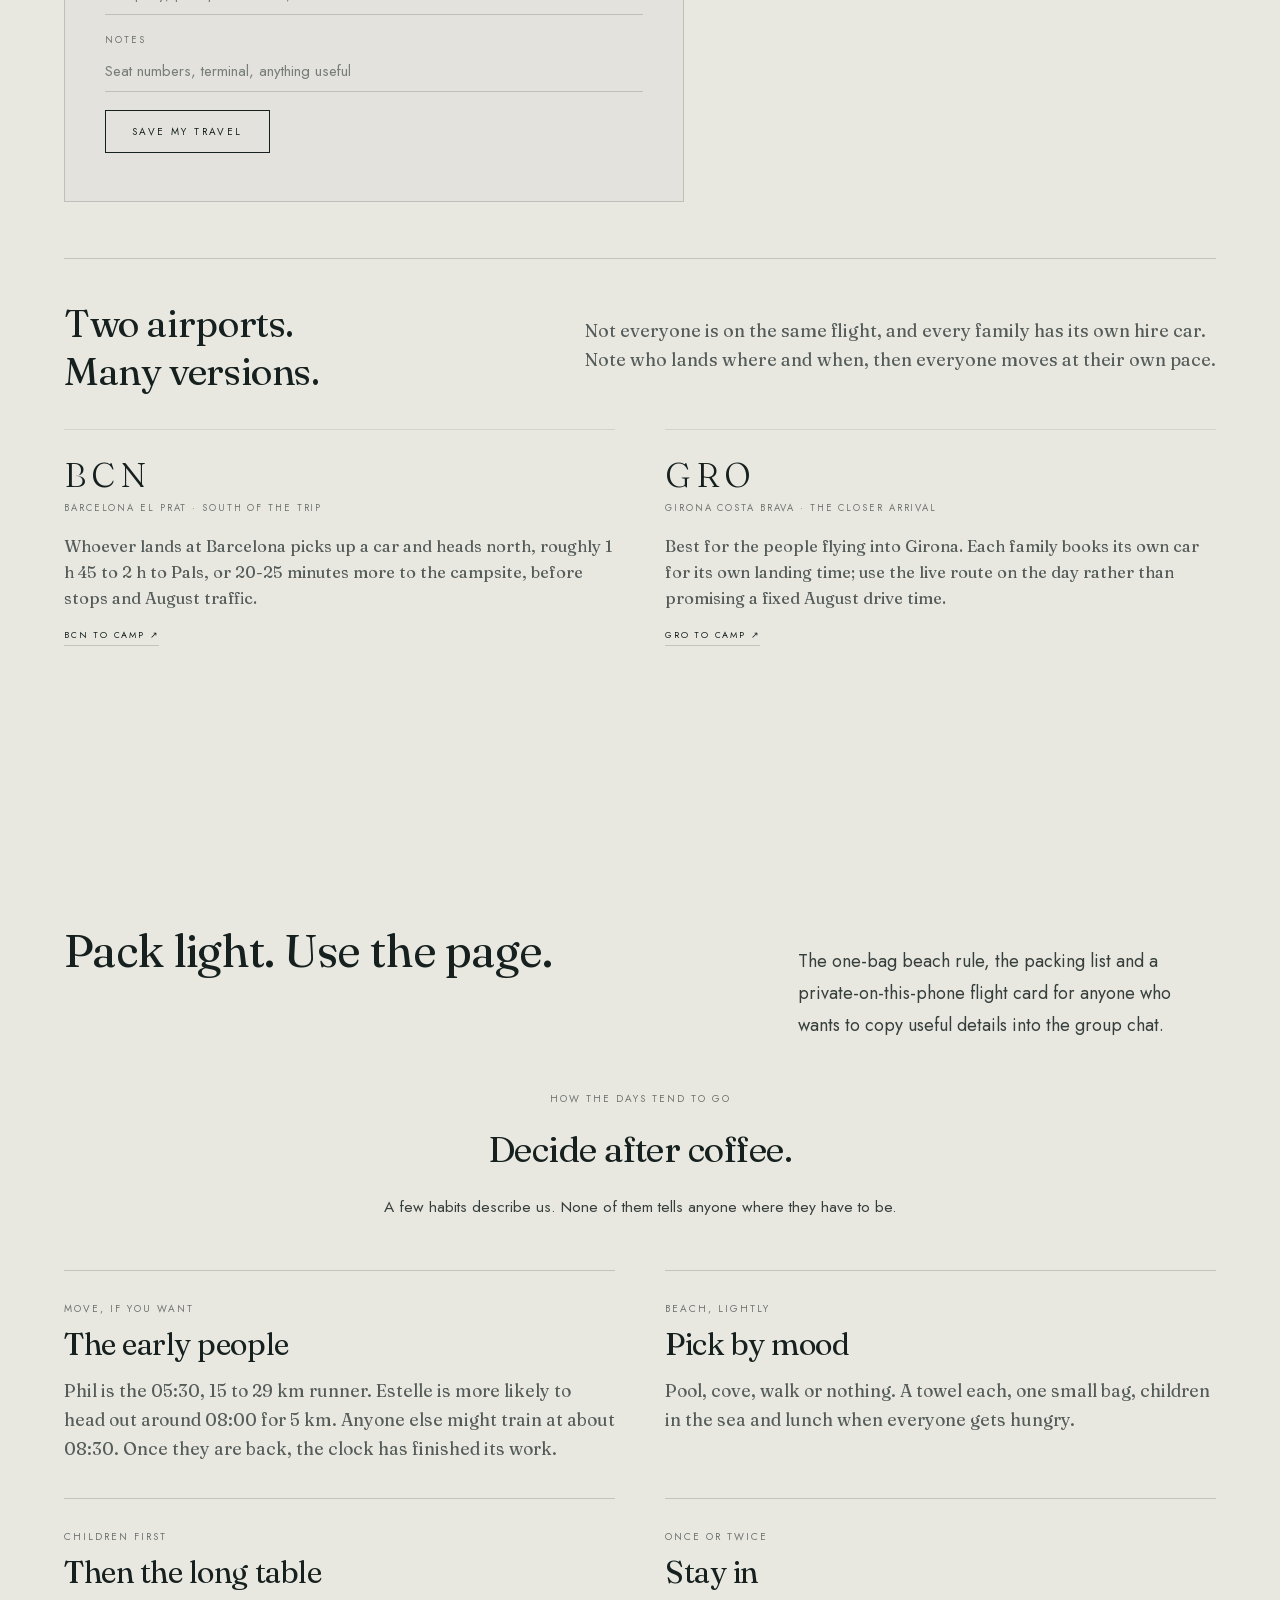
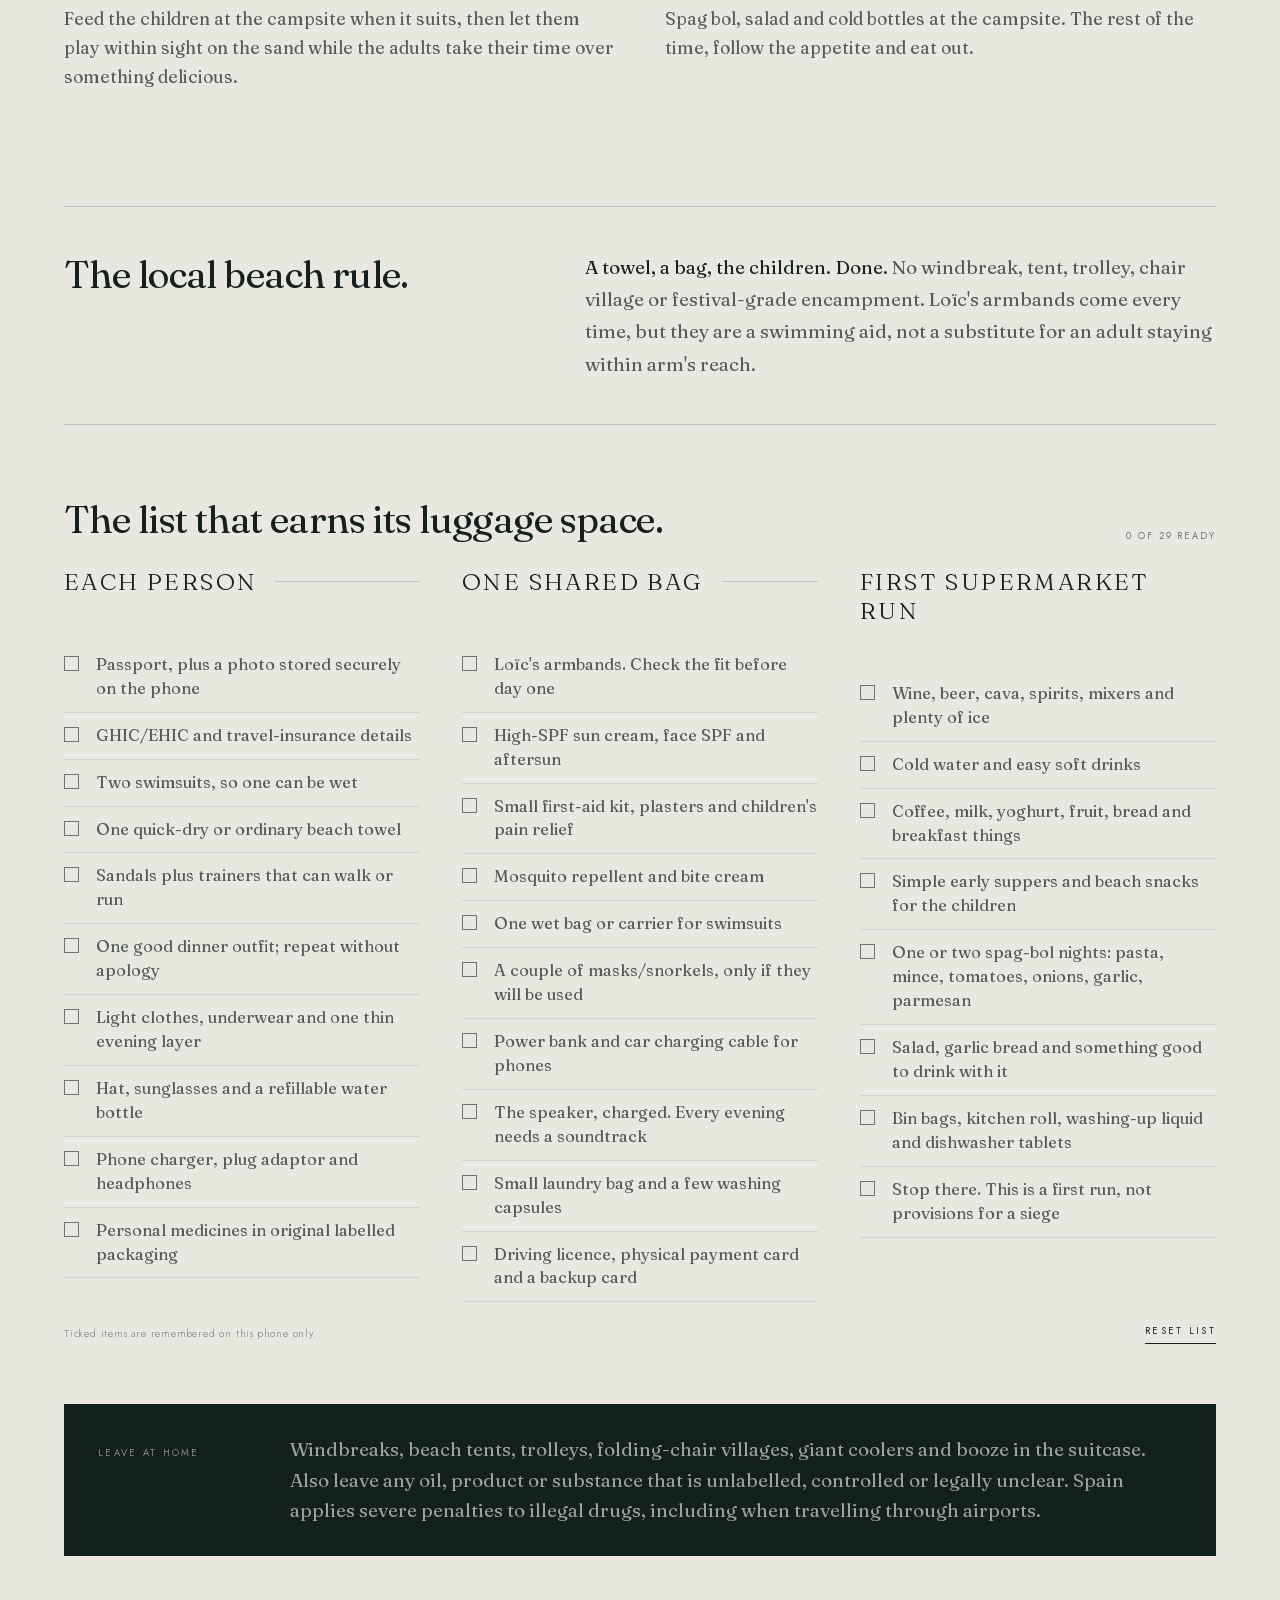
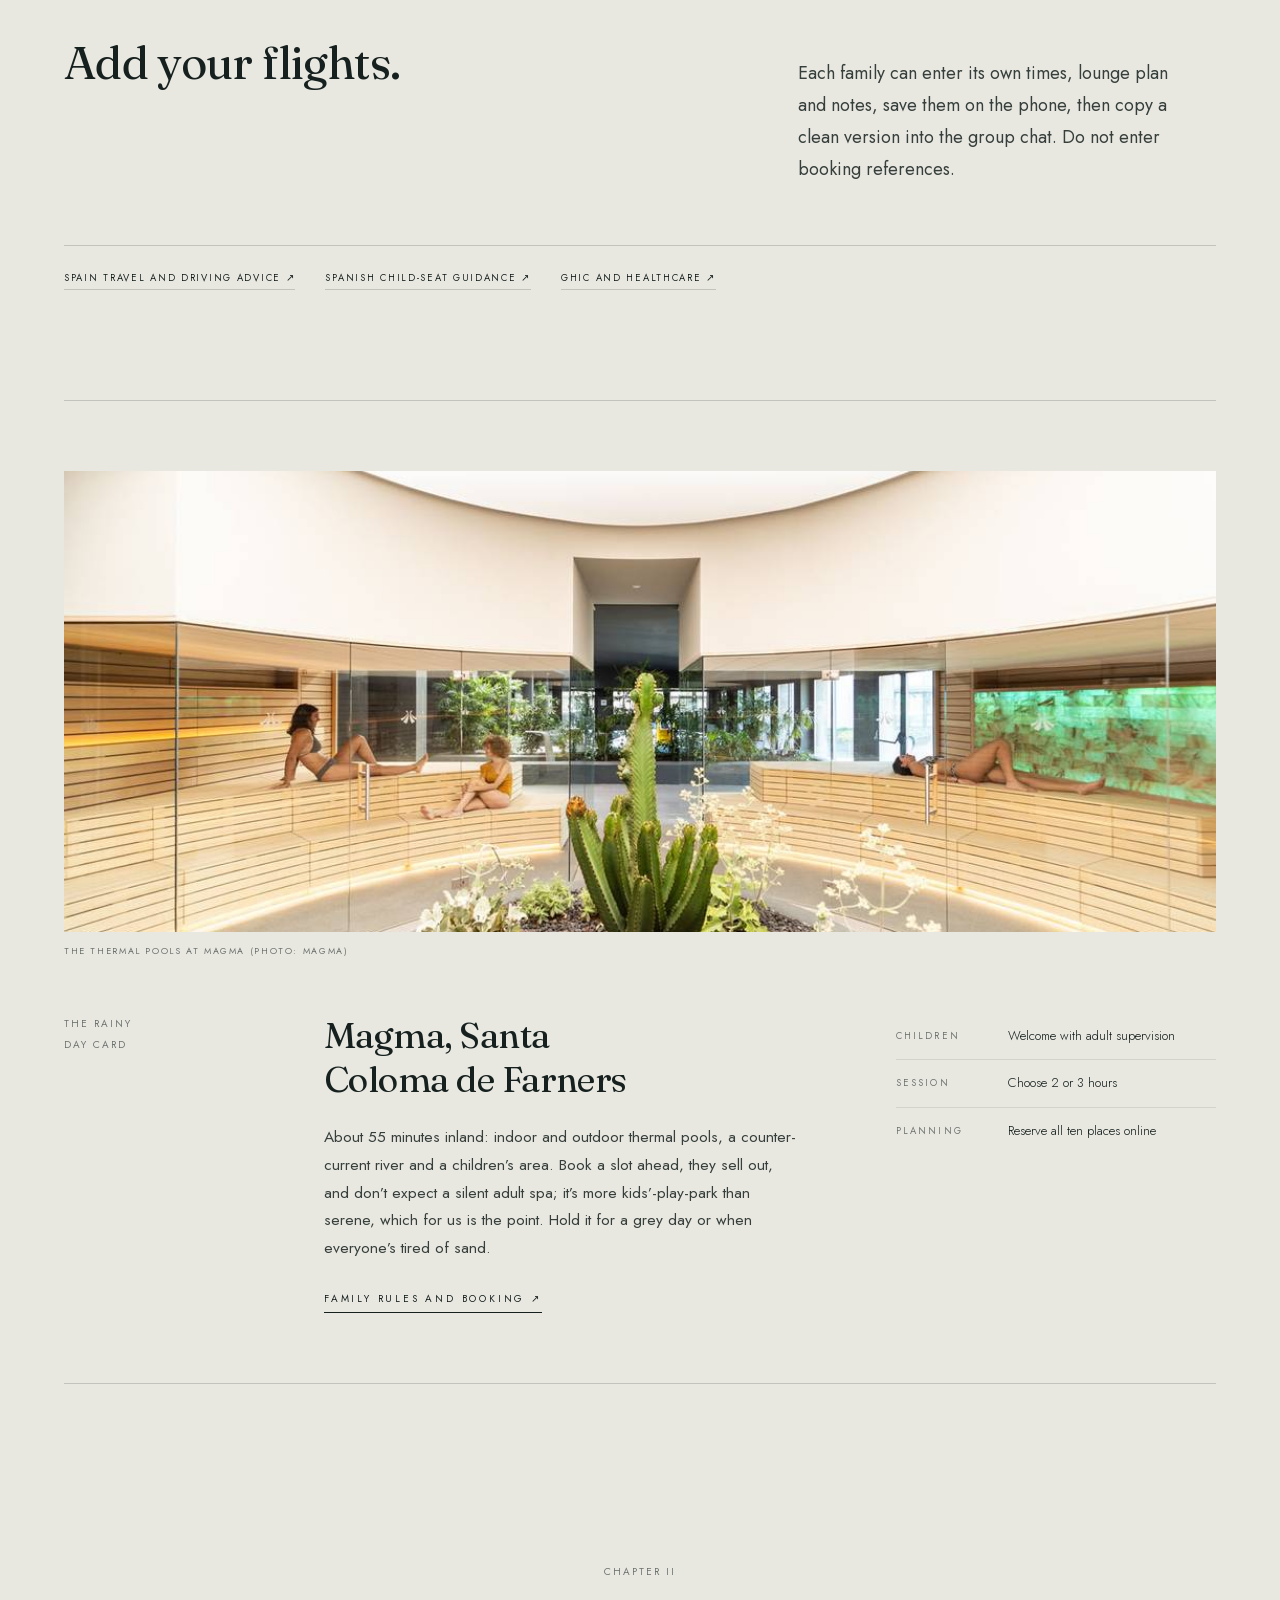
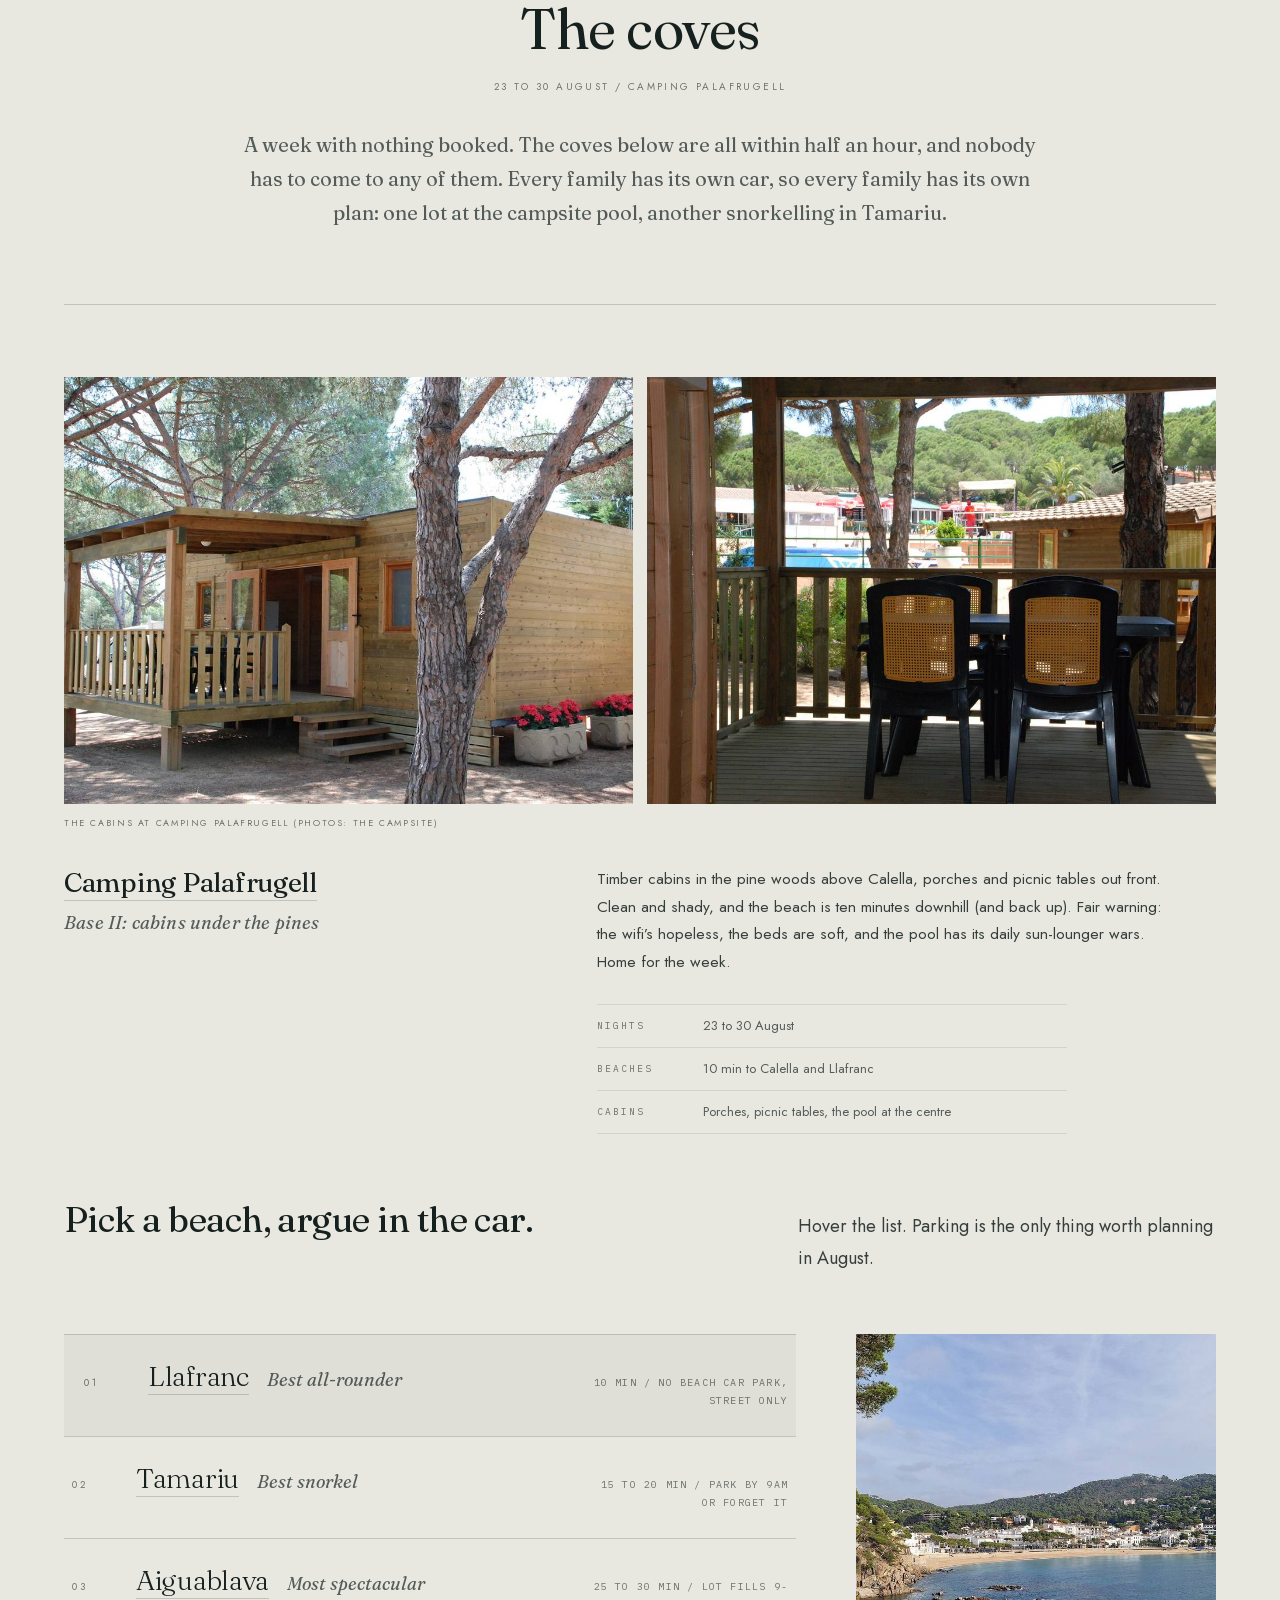
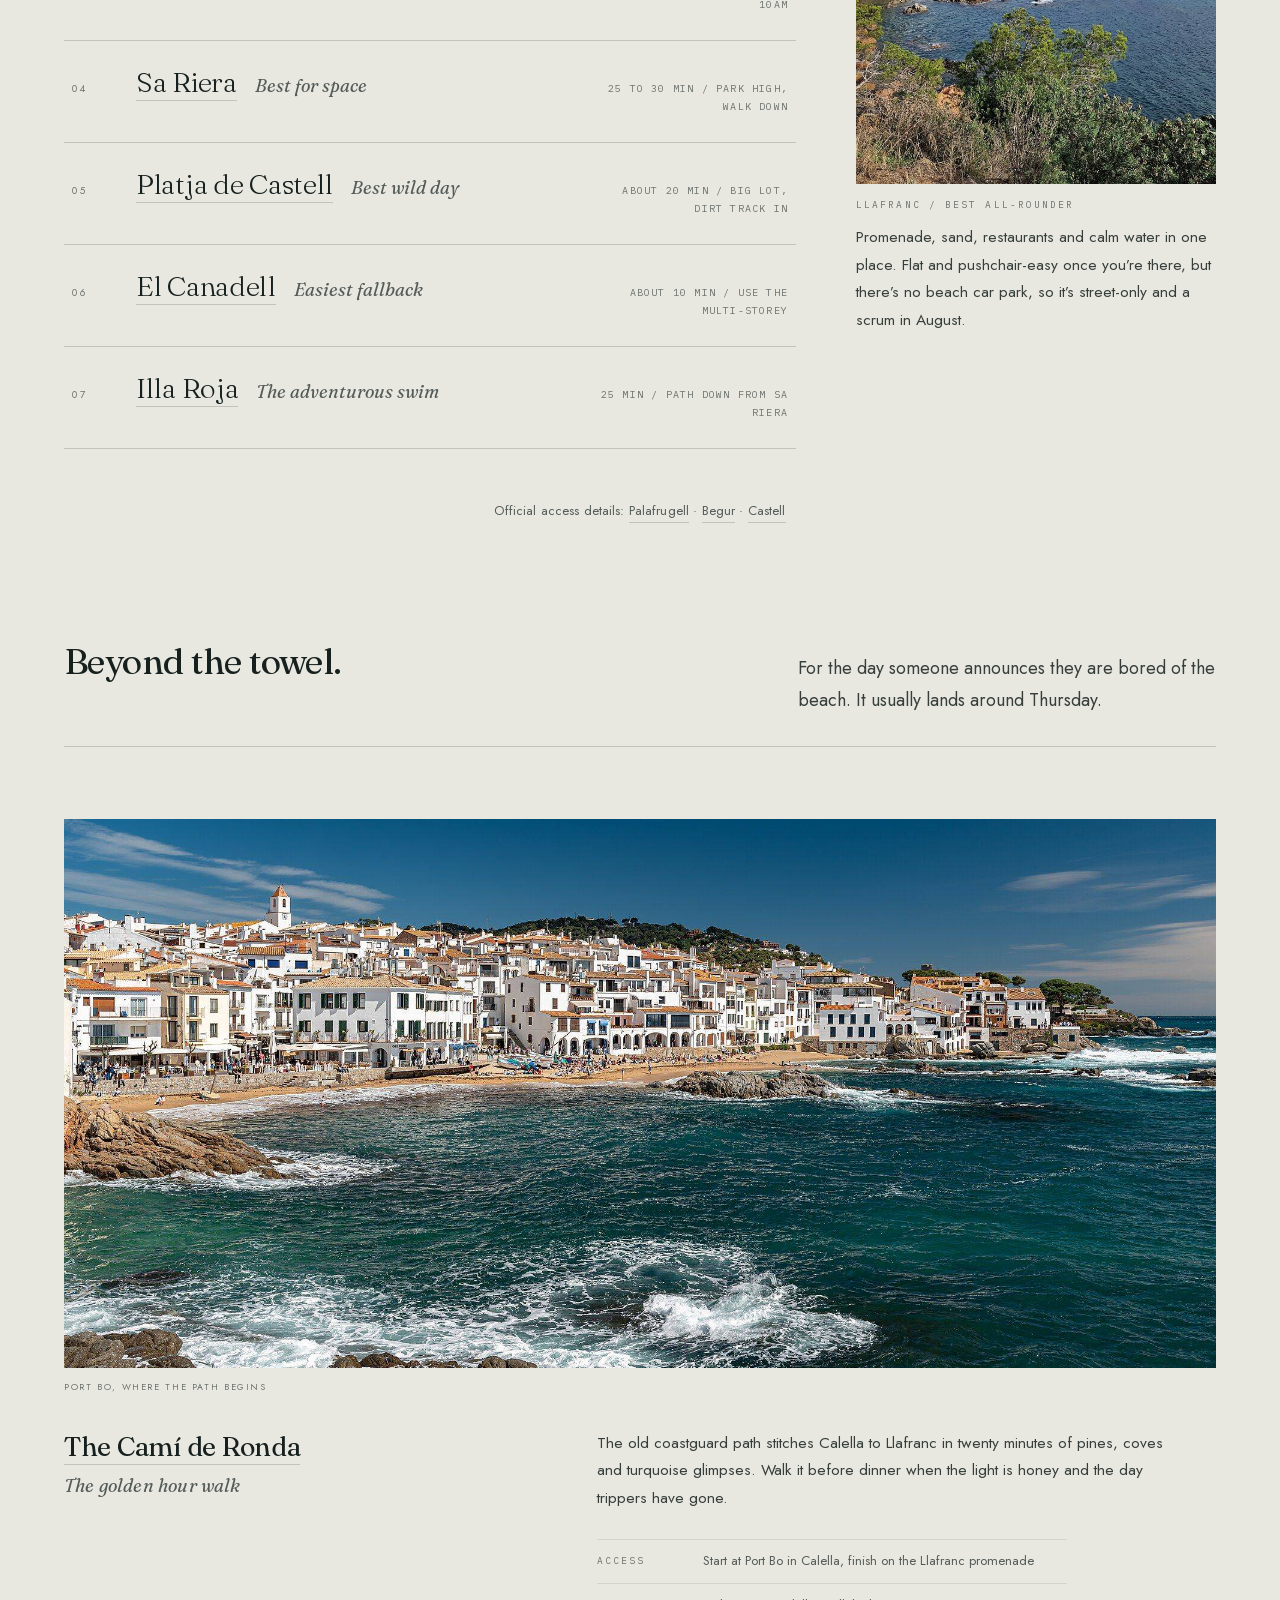
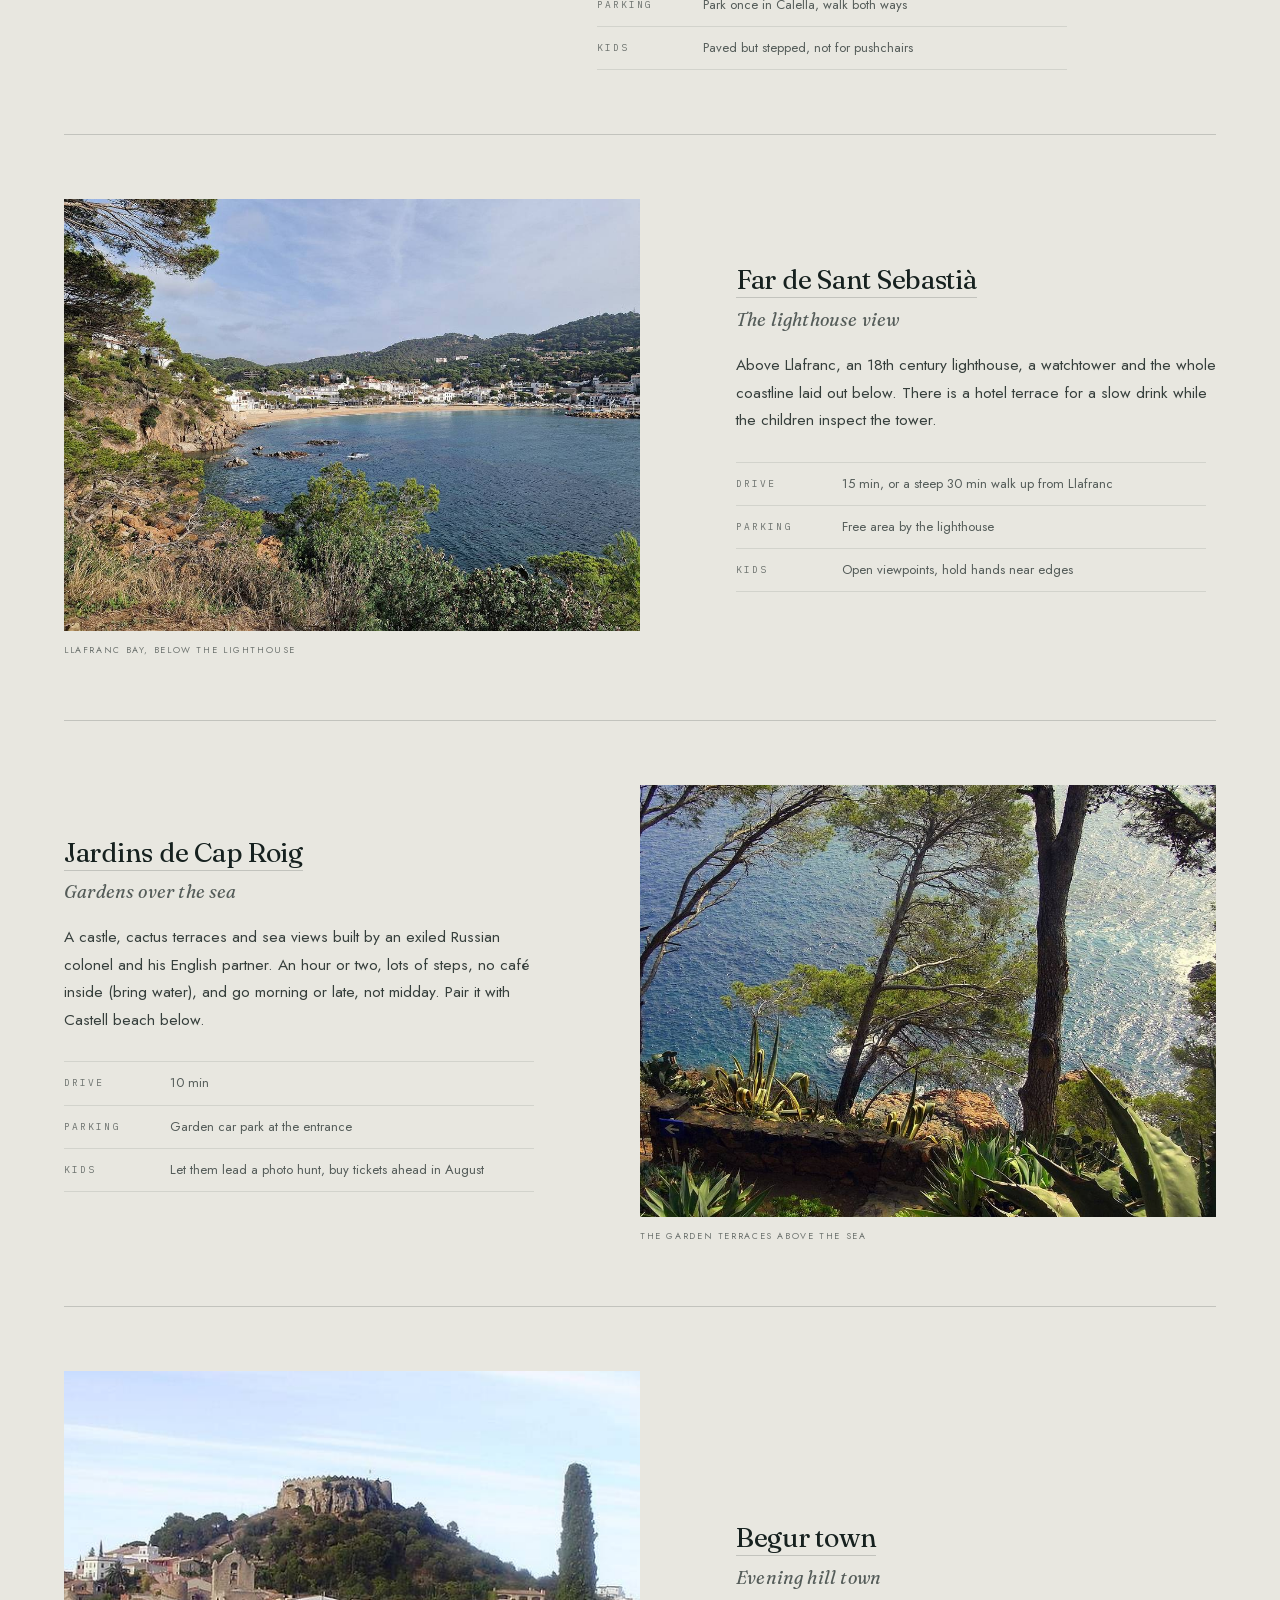
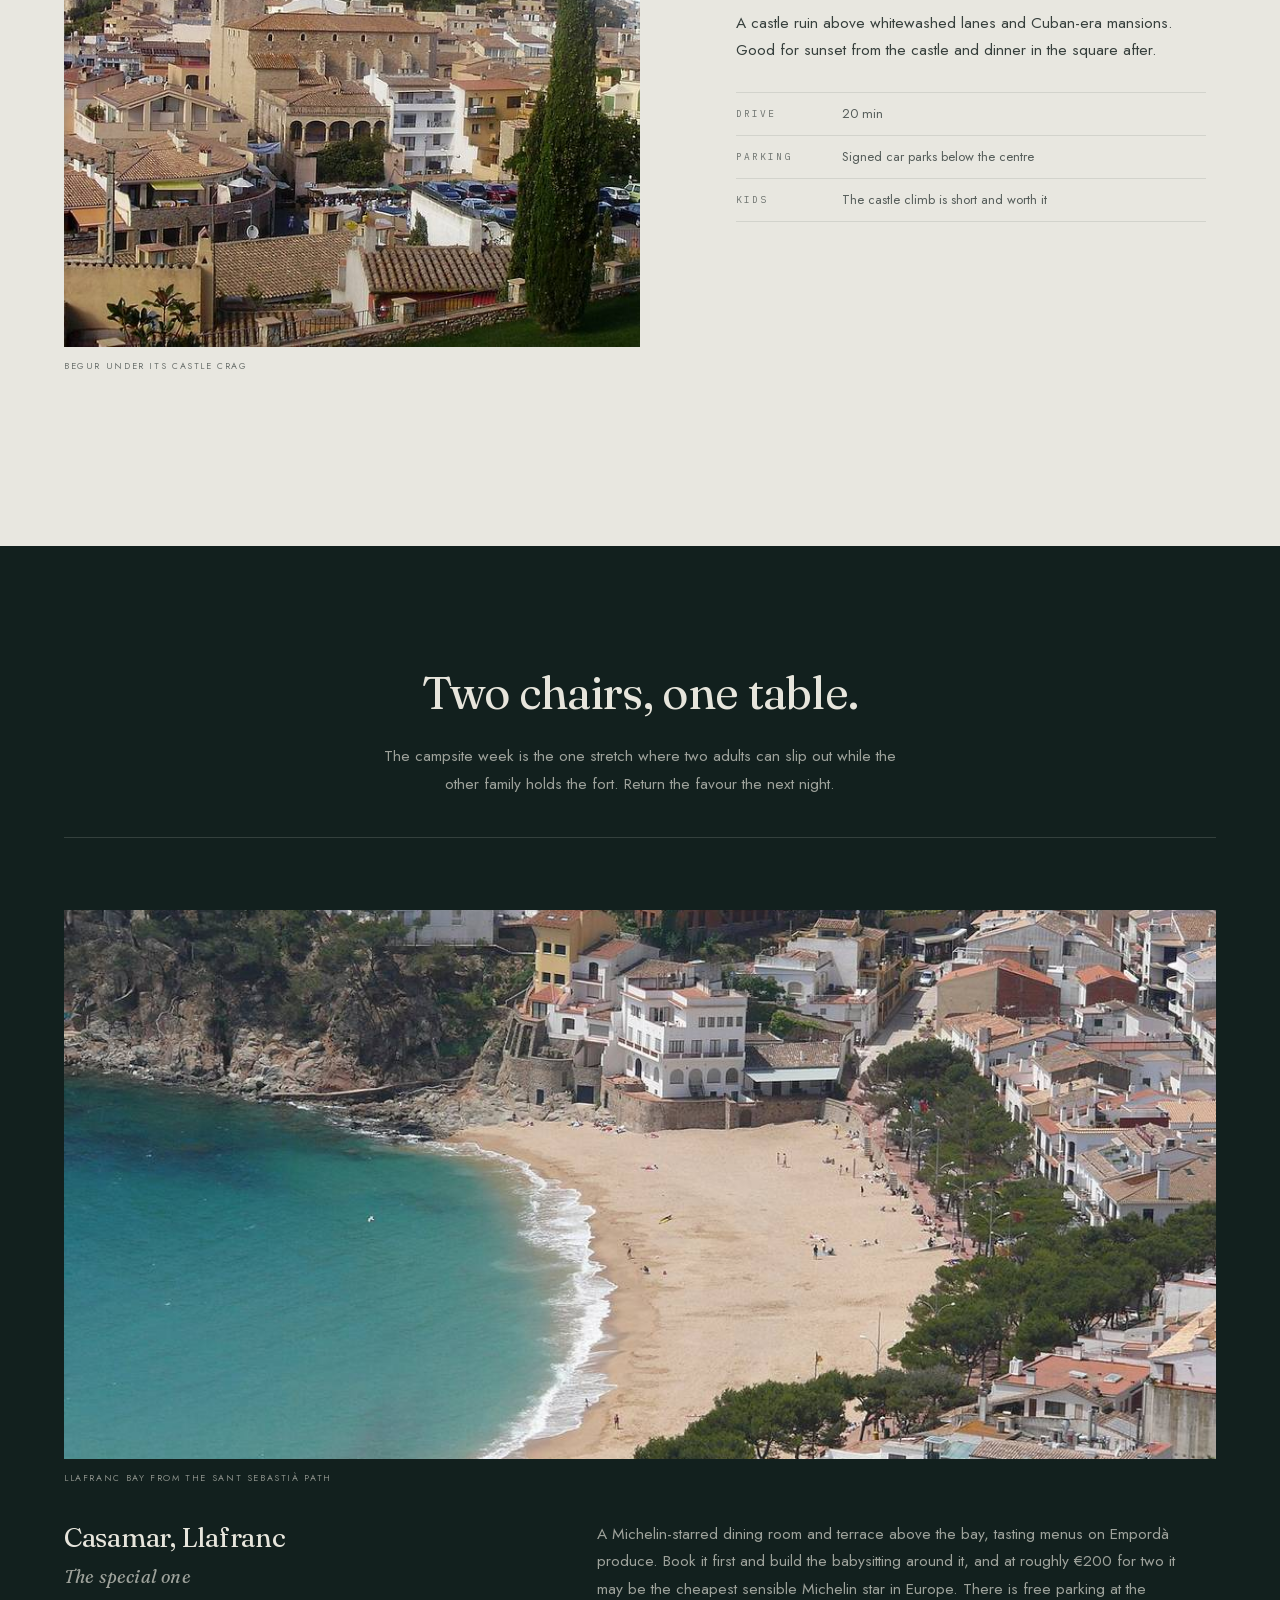
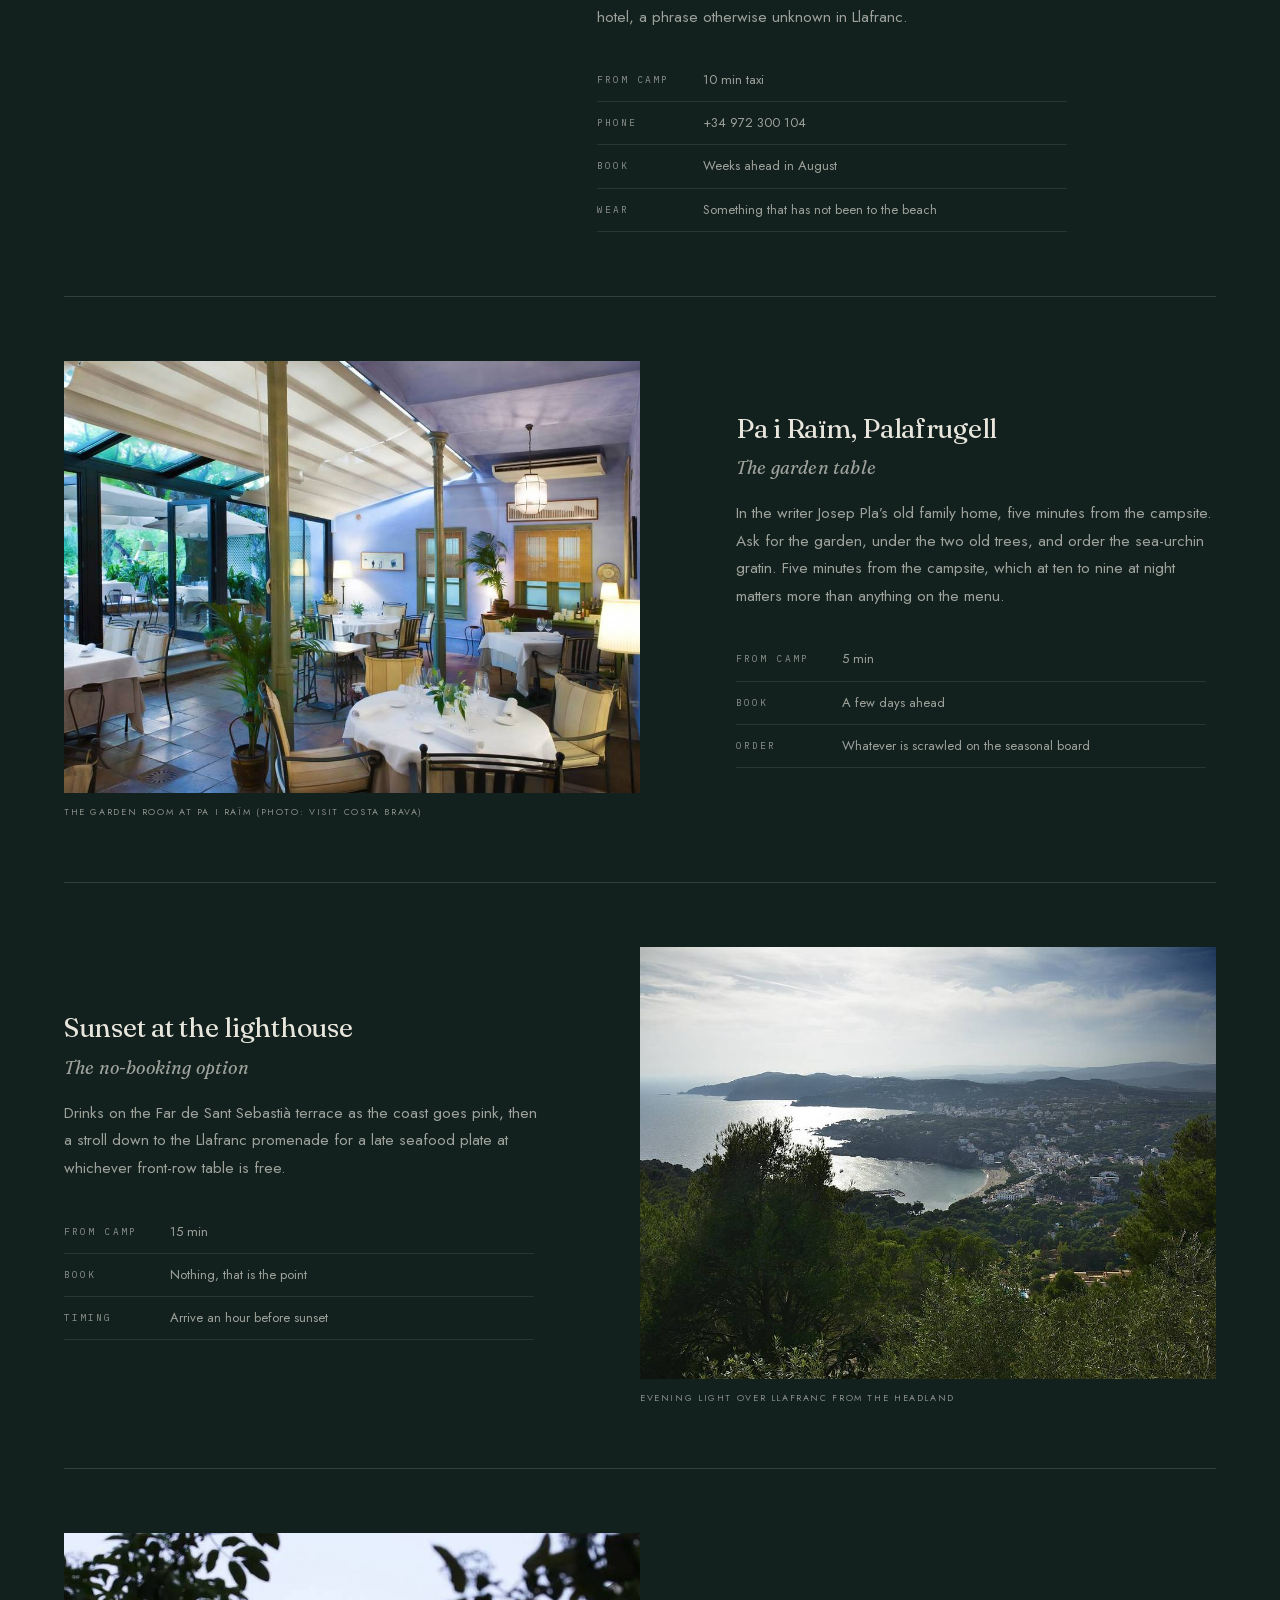
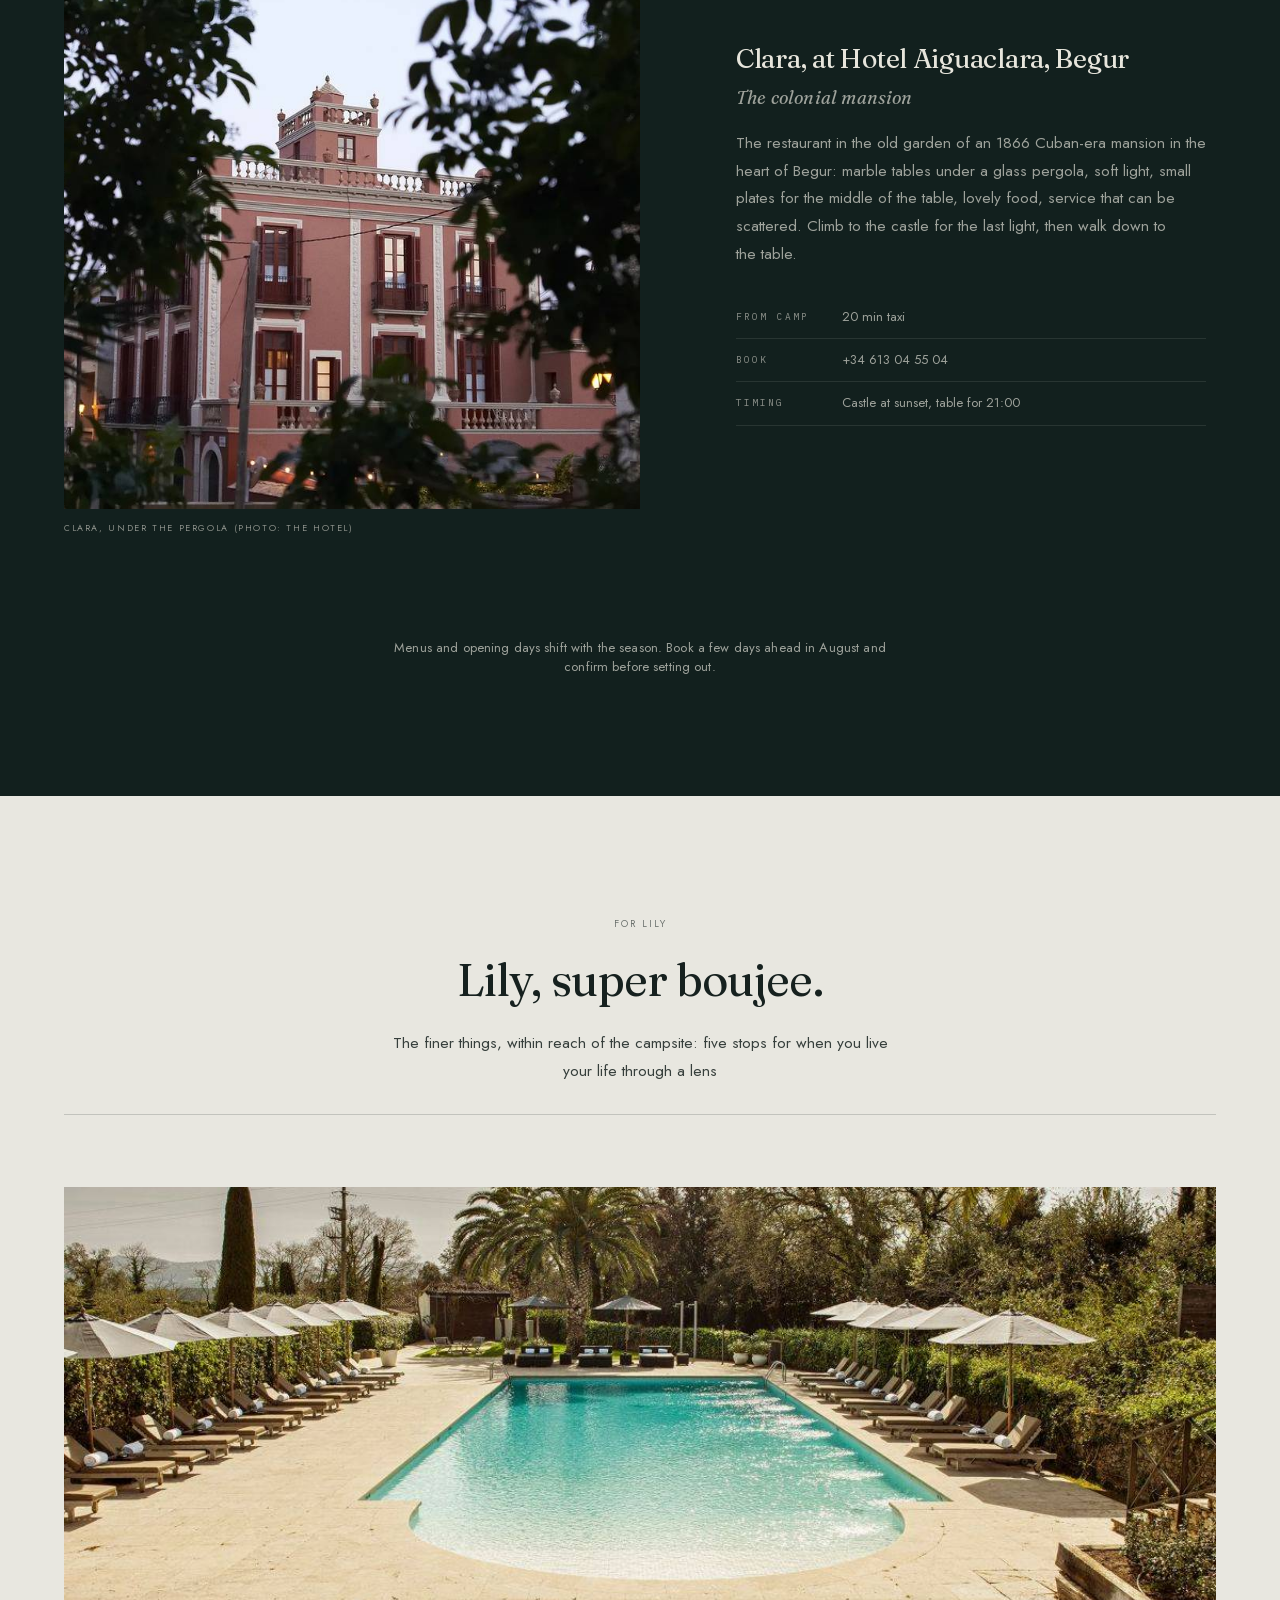
==== commit dfbc6b9f: "Copy pass, part two: the last brochure lines Co-Authored-By: Claude Fable 5 <noreply@anthropic.com> " ====
--- a/couples/index.html
+++ b/couples/index.html
@@ -680,7 +680,7 @@
   <div class="lounge-feature" data-leg="lounge" style="display:none" data-reveal>
     <div class="split sub">
       <div class="eyebrow">For those with access</div>
-      <h3>The holiday starts in the lounge.</h3>
+      <h3>The airside hour.</h3>
       <p>Breakfast or a first glass at Heathrow; one last quiet pause at Barcelona before home.</p>
     </div>
     <div class="lounge-grid">
@@ -716,7 +716,7 @@
     <h2>Pals &amp; the Empordà</h2>
     <div class="chapter-meta">20 to 23 August / La Pallissa, Pals</div>
   </header>
-  <p class="chapter-lede" data-reveal>The first base sits between golden medieval villages and a huge dune-backed beach. Nothing here needs an alarm clock. The village of Pals itself is a short stroll from the door, best at the end of the day when the stone turns amber and the coaches have gone.</p>
+  <p class="chapter-lede" data-reveal>The first base sits between golden medieval villages and a huge dune-backed beach. Nobody sets an alarm at this end of the trip; the only fixture is lunch. The village of Pals itself is a short stroll from the door, best at the end of the day when the stone turns amber and the coaches have gone.</p>
   <figure class="wide-fig" data-reveal>
     <img src="assets/pals-old-town.jpg" alt="Pals old town skyline on its hill" loading="lazy">
     <figcaption>Pals old town on its hill, 350 metres from La Pallissa</figcaption>
@@ -829,7 +829,7 @@
   </div>
 </article>
   <div class="split asym sub" data-reveal>
-    <h3>Choose the water by mood.</h3>
+    <h3>Pick a beach, argue in the car.</h3>
     <p>Hover the list. Parking is the only thing worth planning in August.</p>
   </div>
   <div class="beaches" data-reveal>
@@ -880,7 +880,7 @@
 
   <div class="split asym sub towel" data-reveal>
     <h3>Beyond the towel.</h3>
-    <p>For the days when someone wants more than sand. All optional, all beautiful.</p>
+    <p>For the day someone announces they are bored of the beach. It usually lands around Thursday.</p>
   </div>
 <article class="spot-feature" data-reveal>
   <figure class="spot-fig"><img src="assets/calella-port-bo.jpg" alt="The Camí de Ronda" loading="lazy"><figcaption>Port Bo, where the path begins</figcaption></figure>
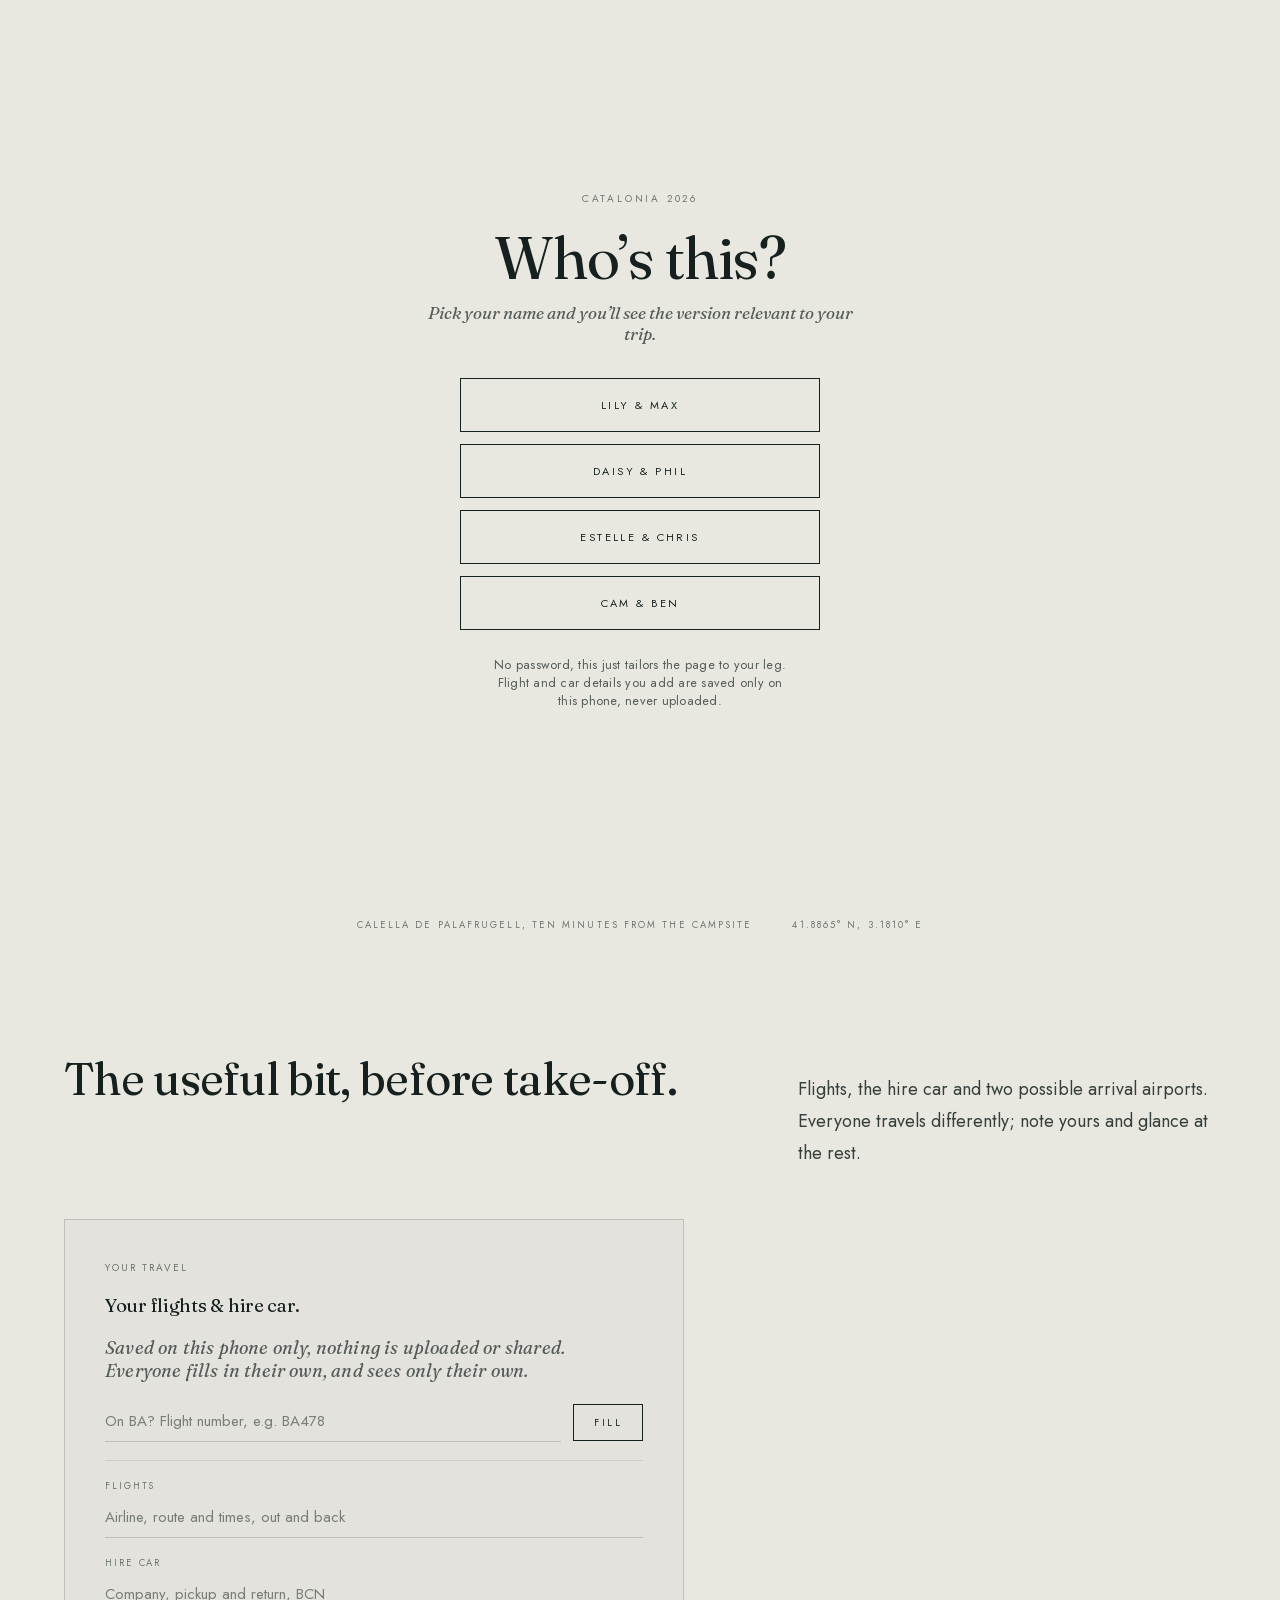
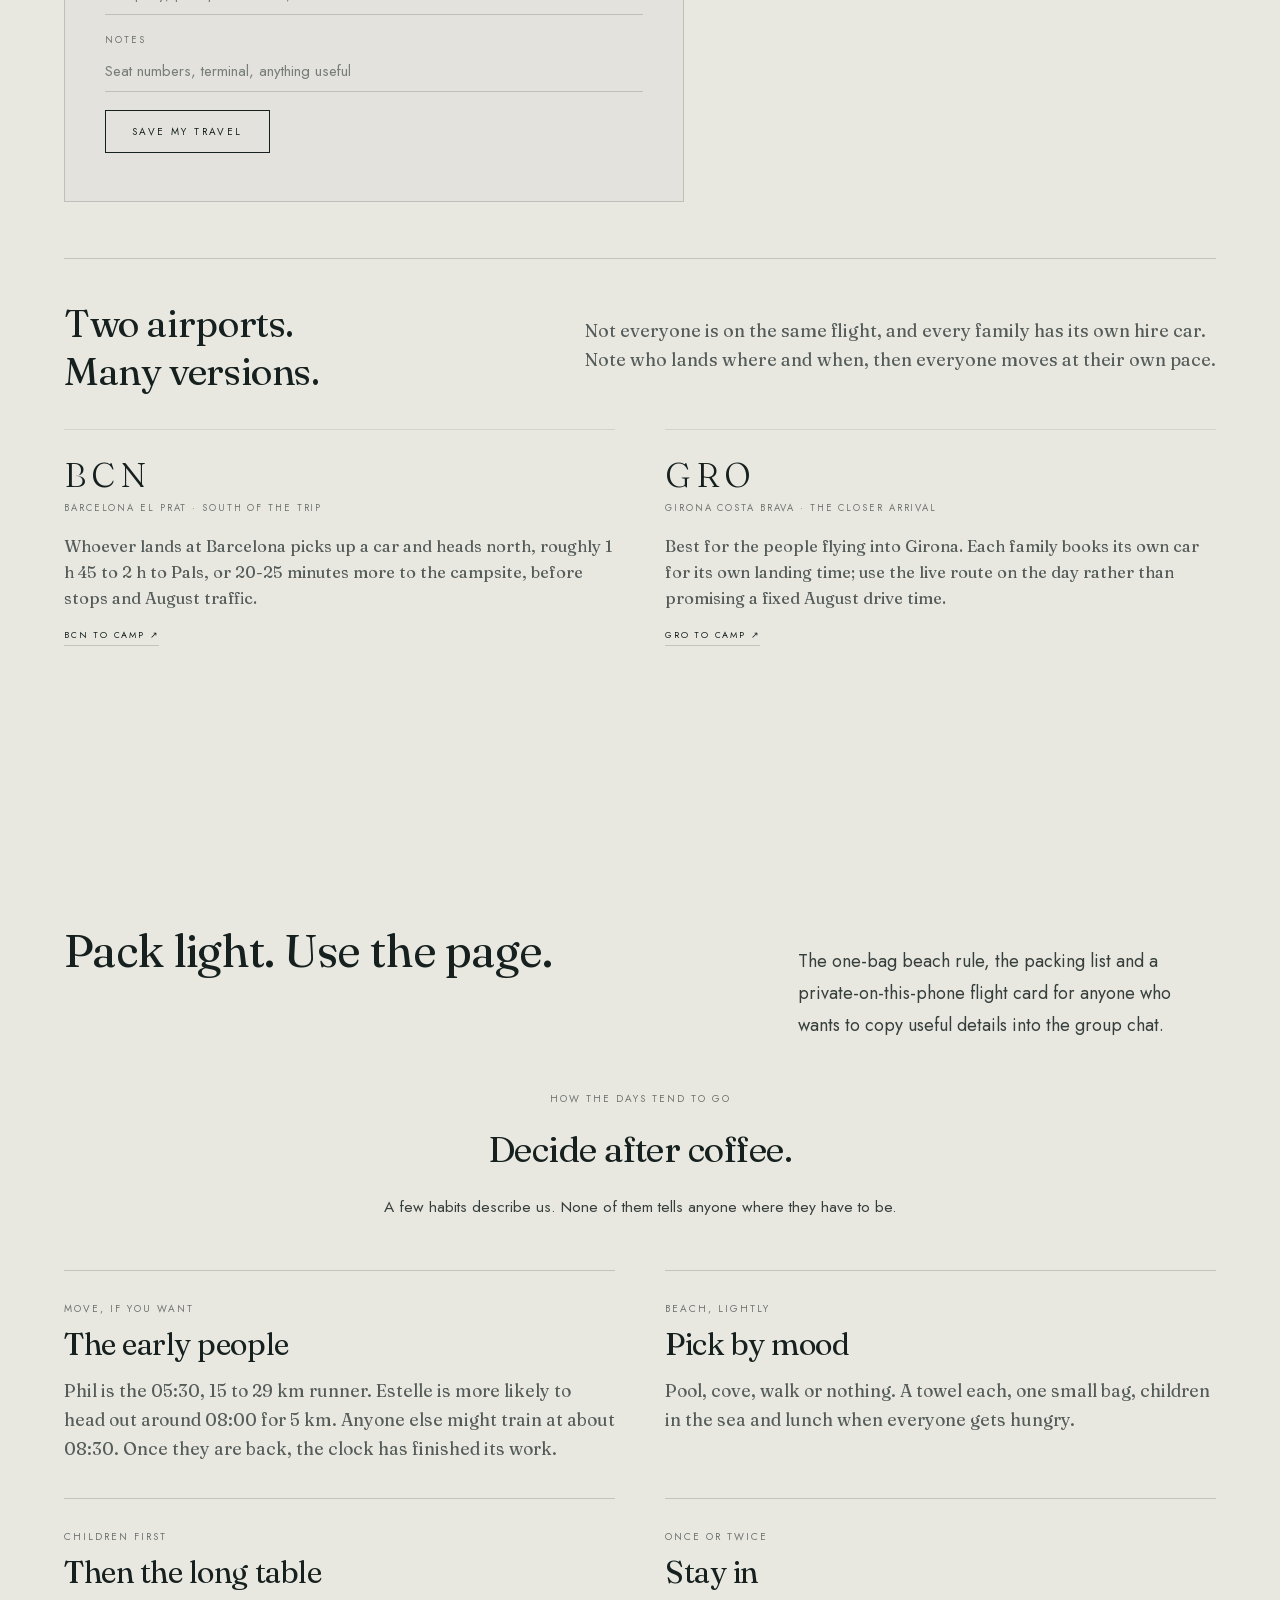
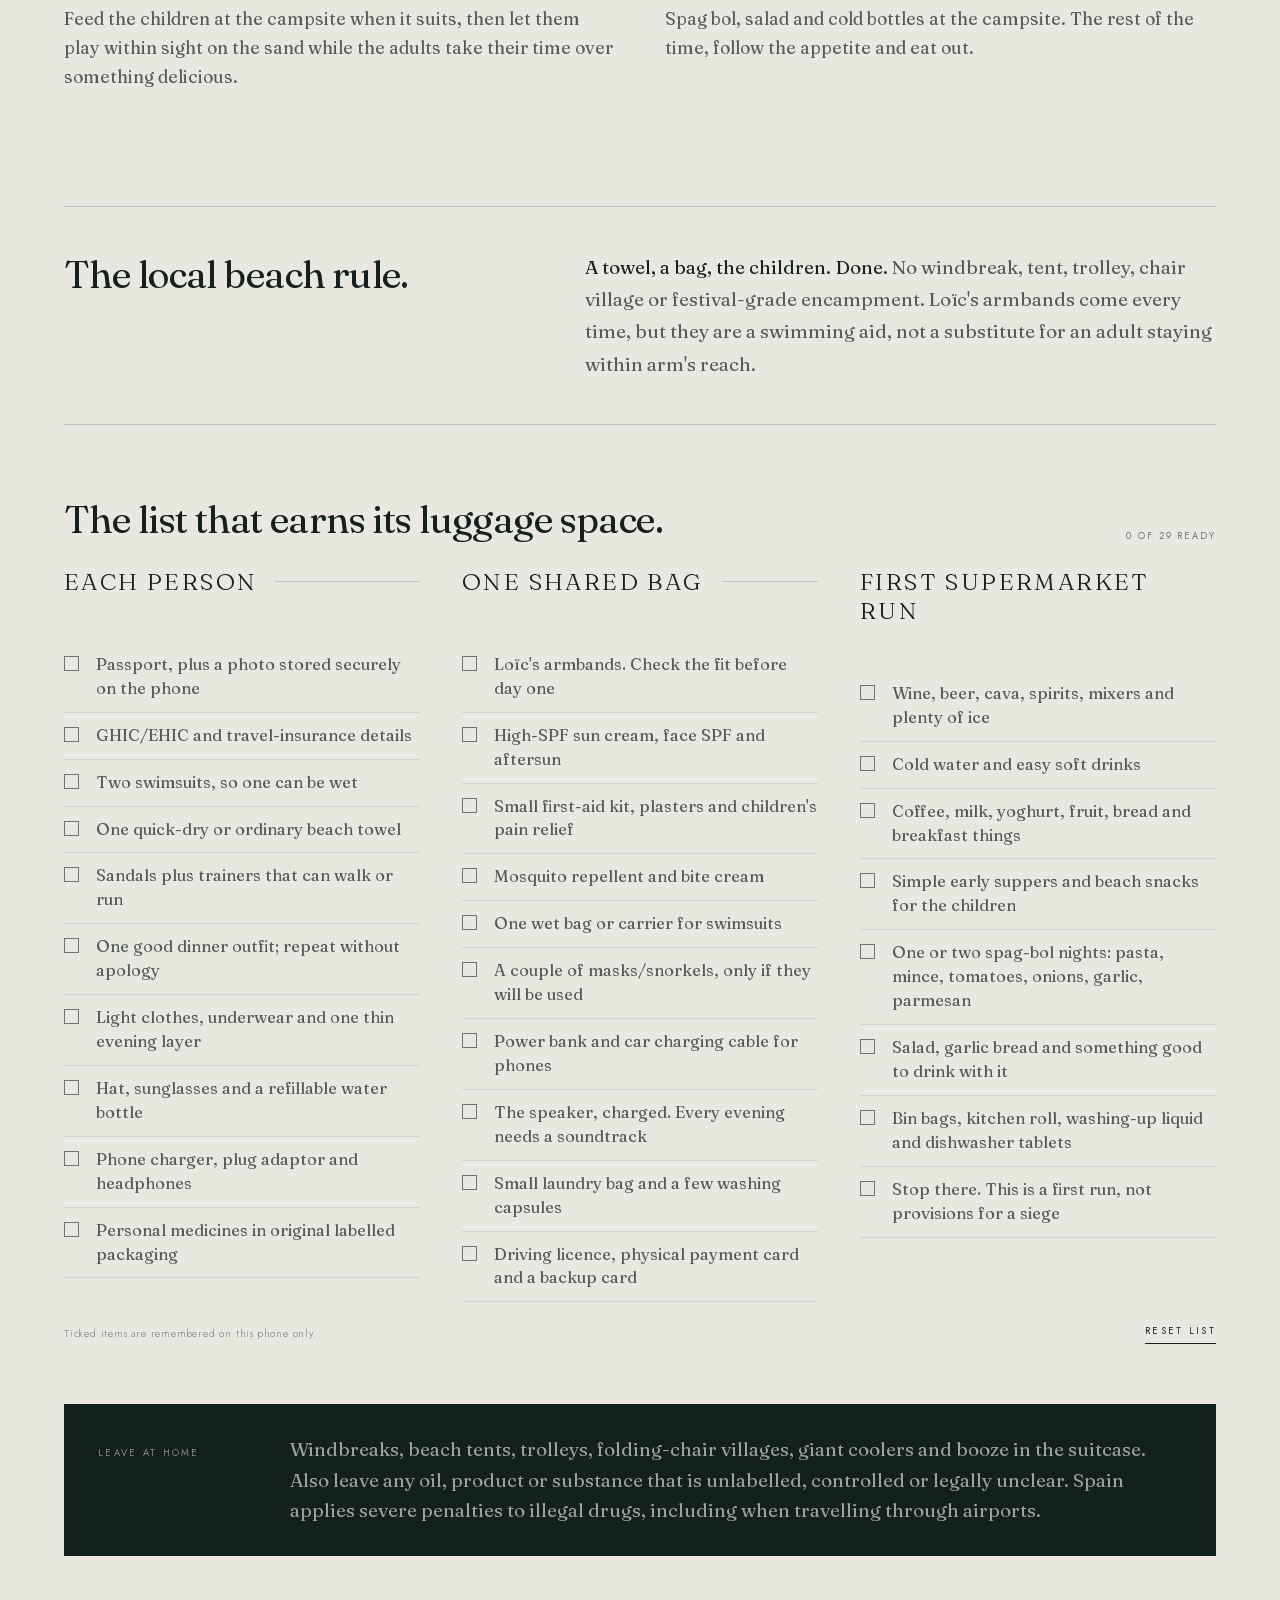
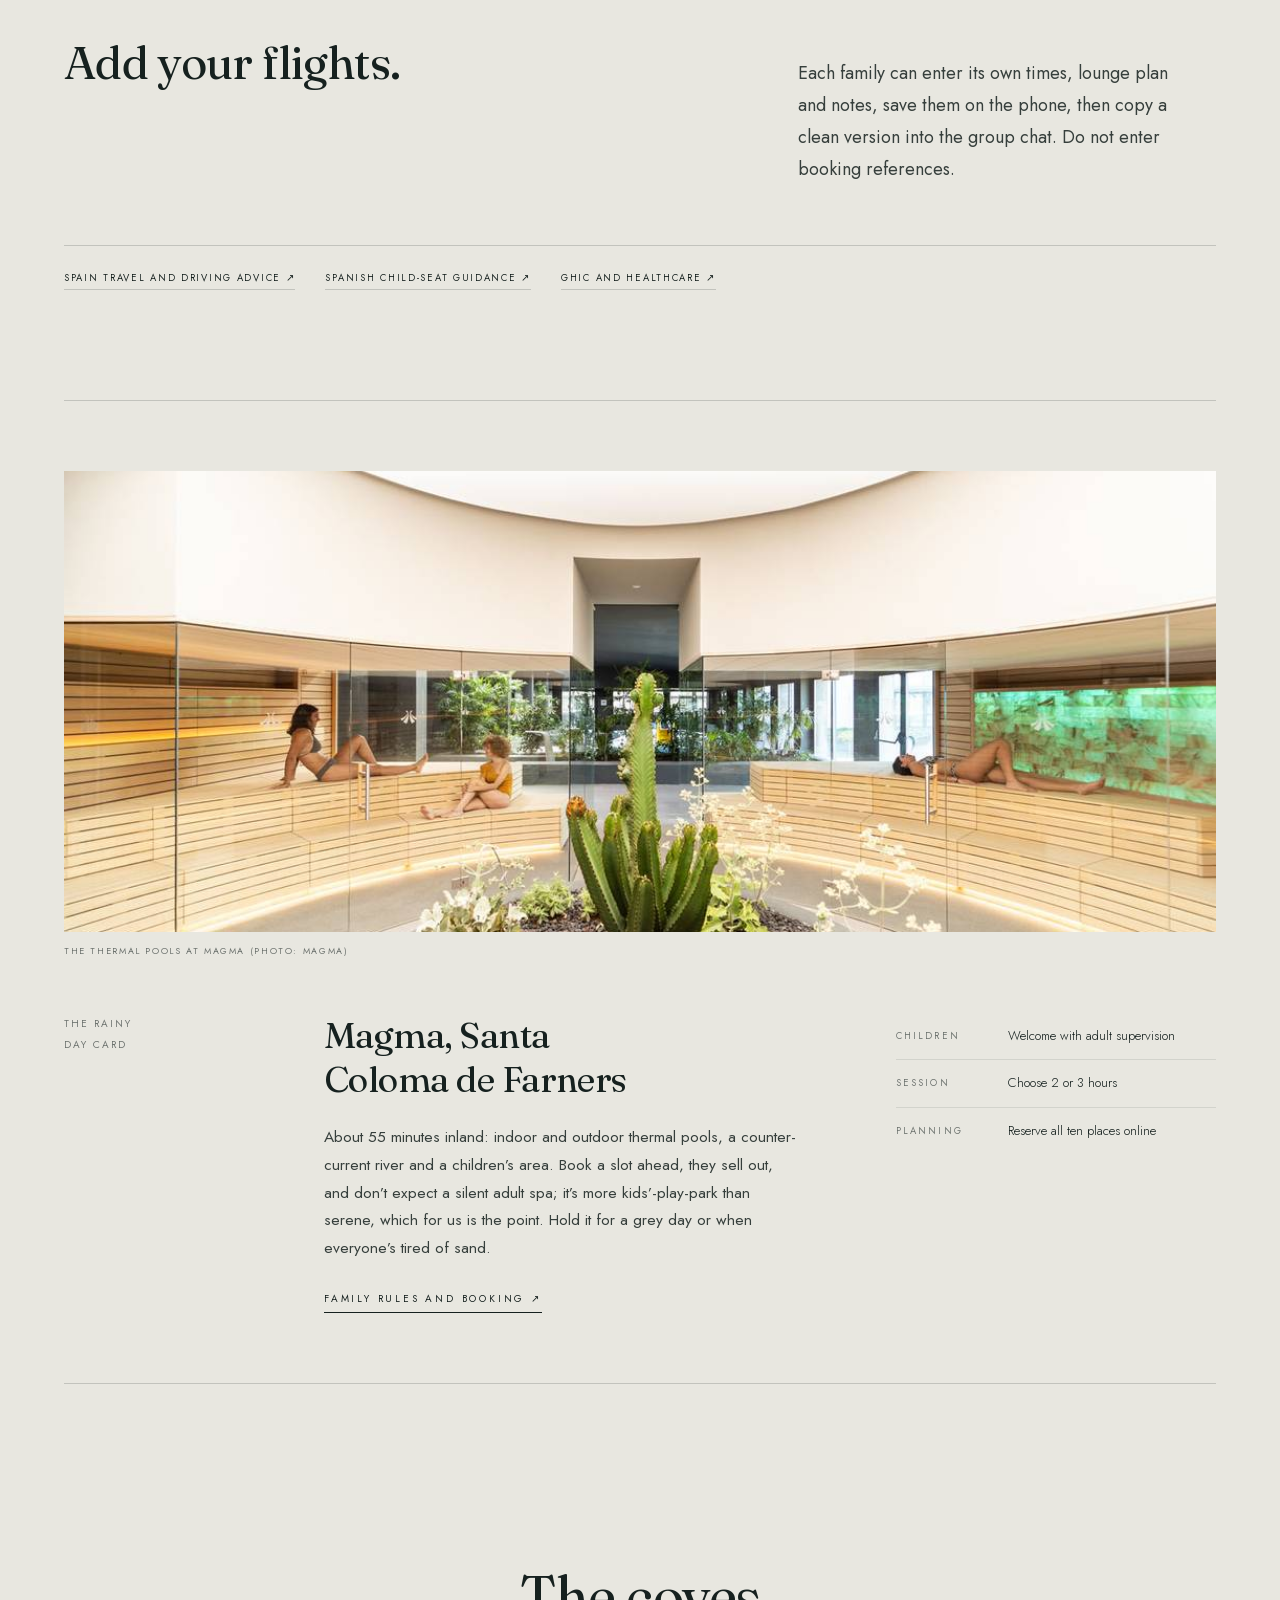
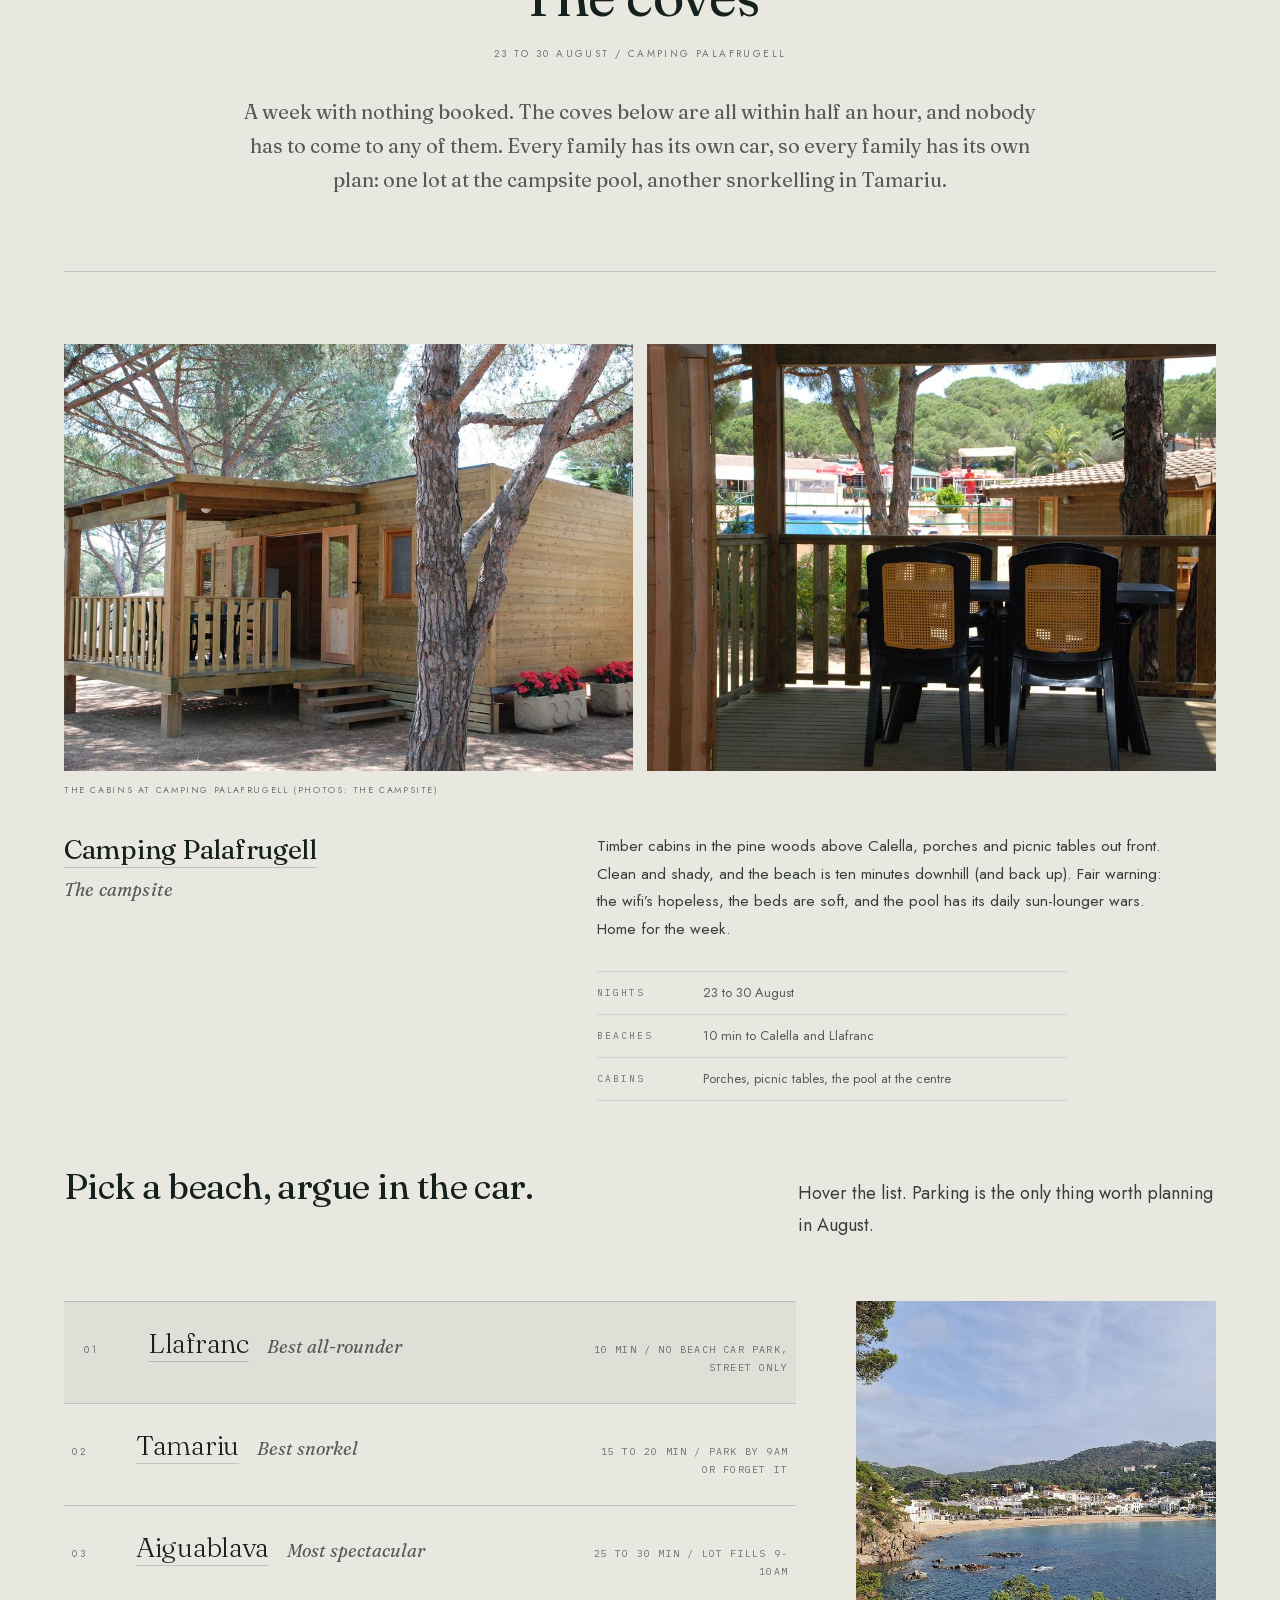
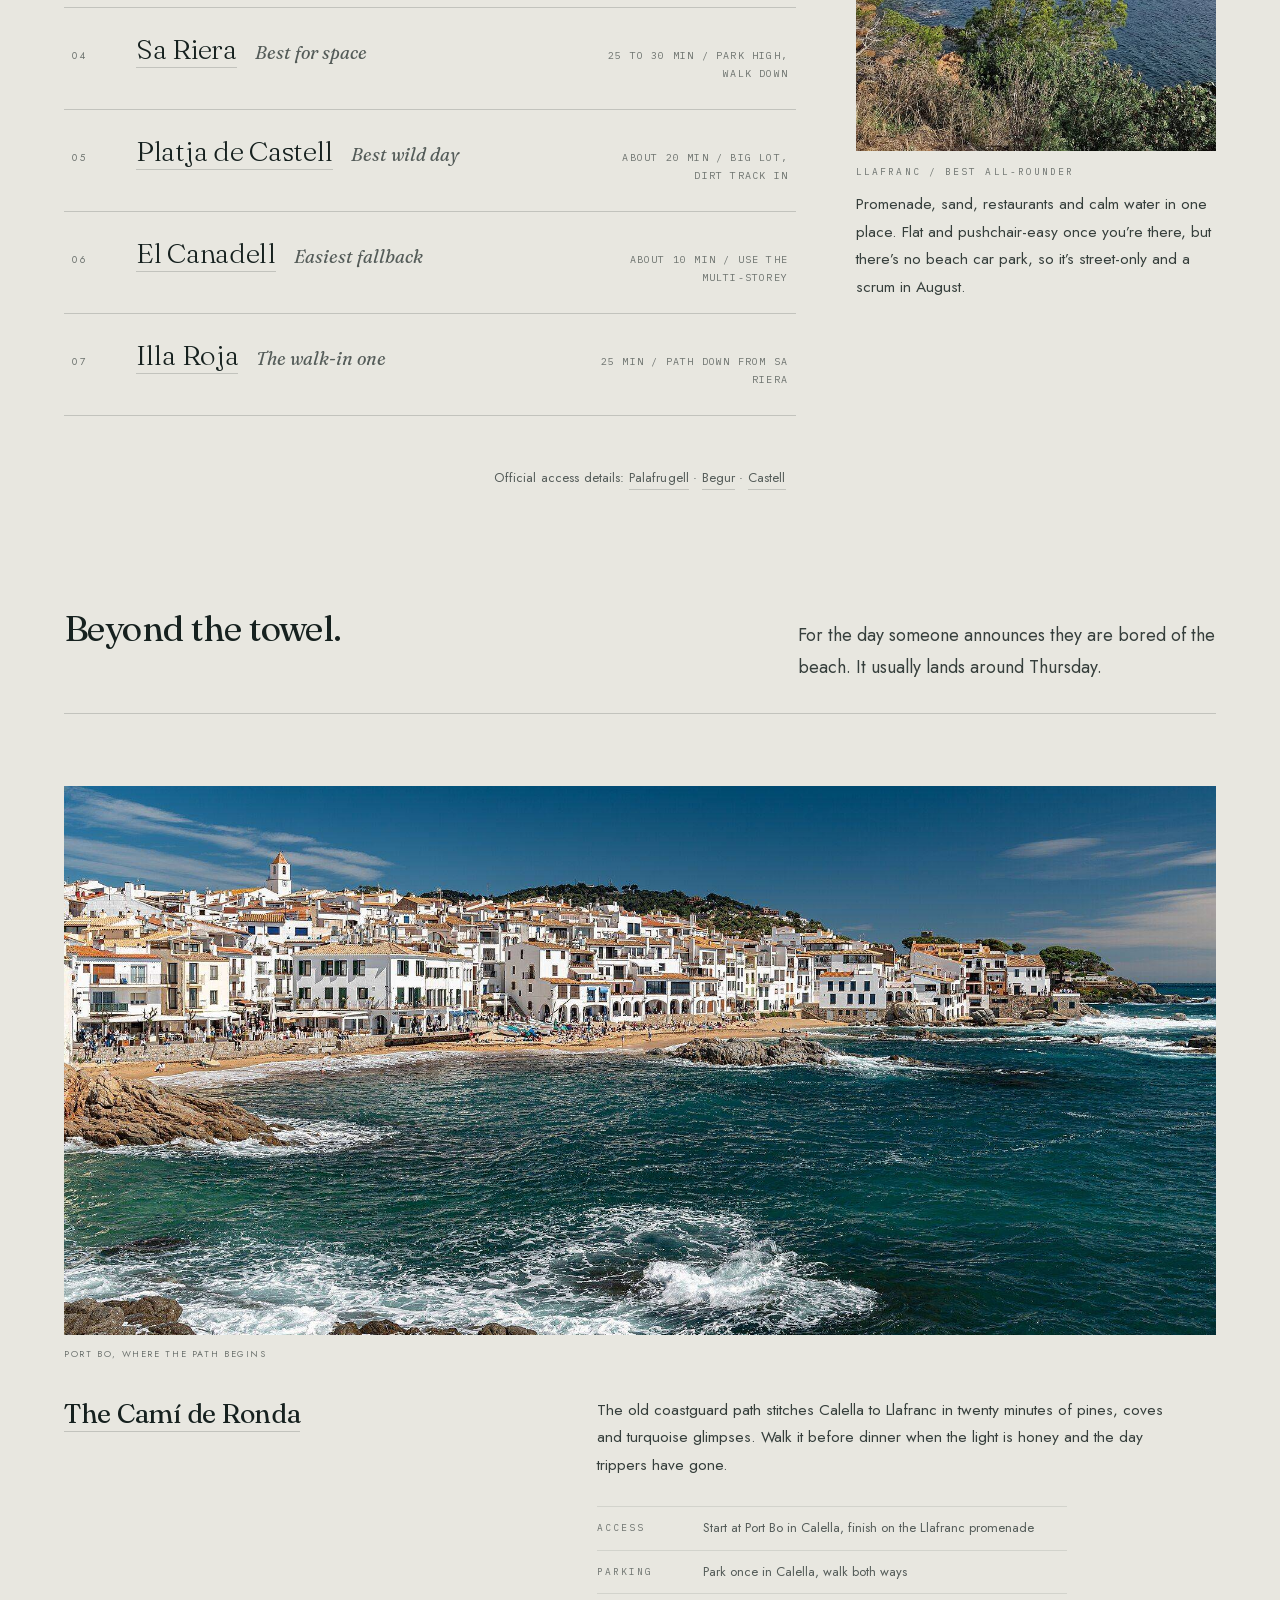
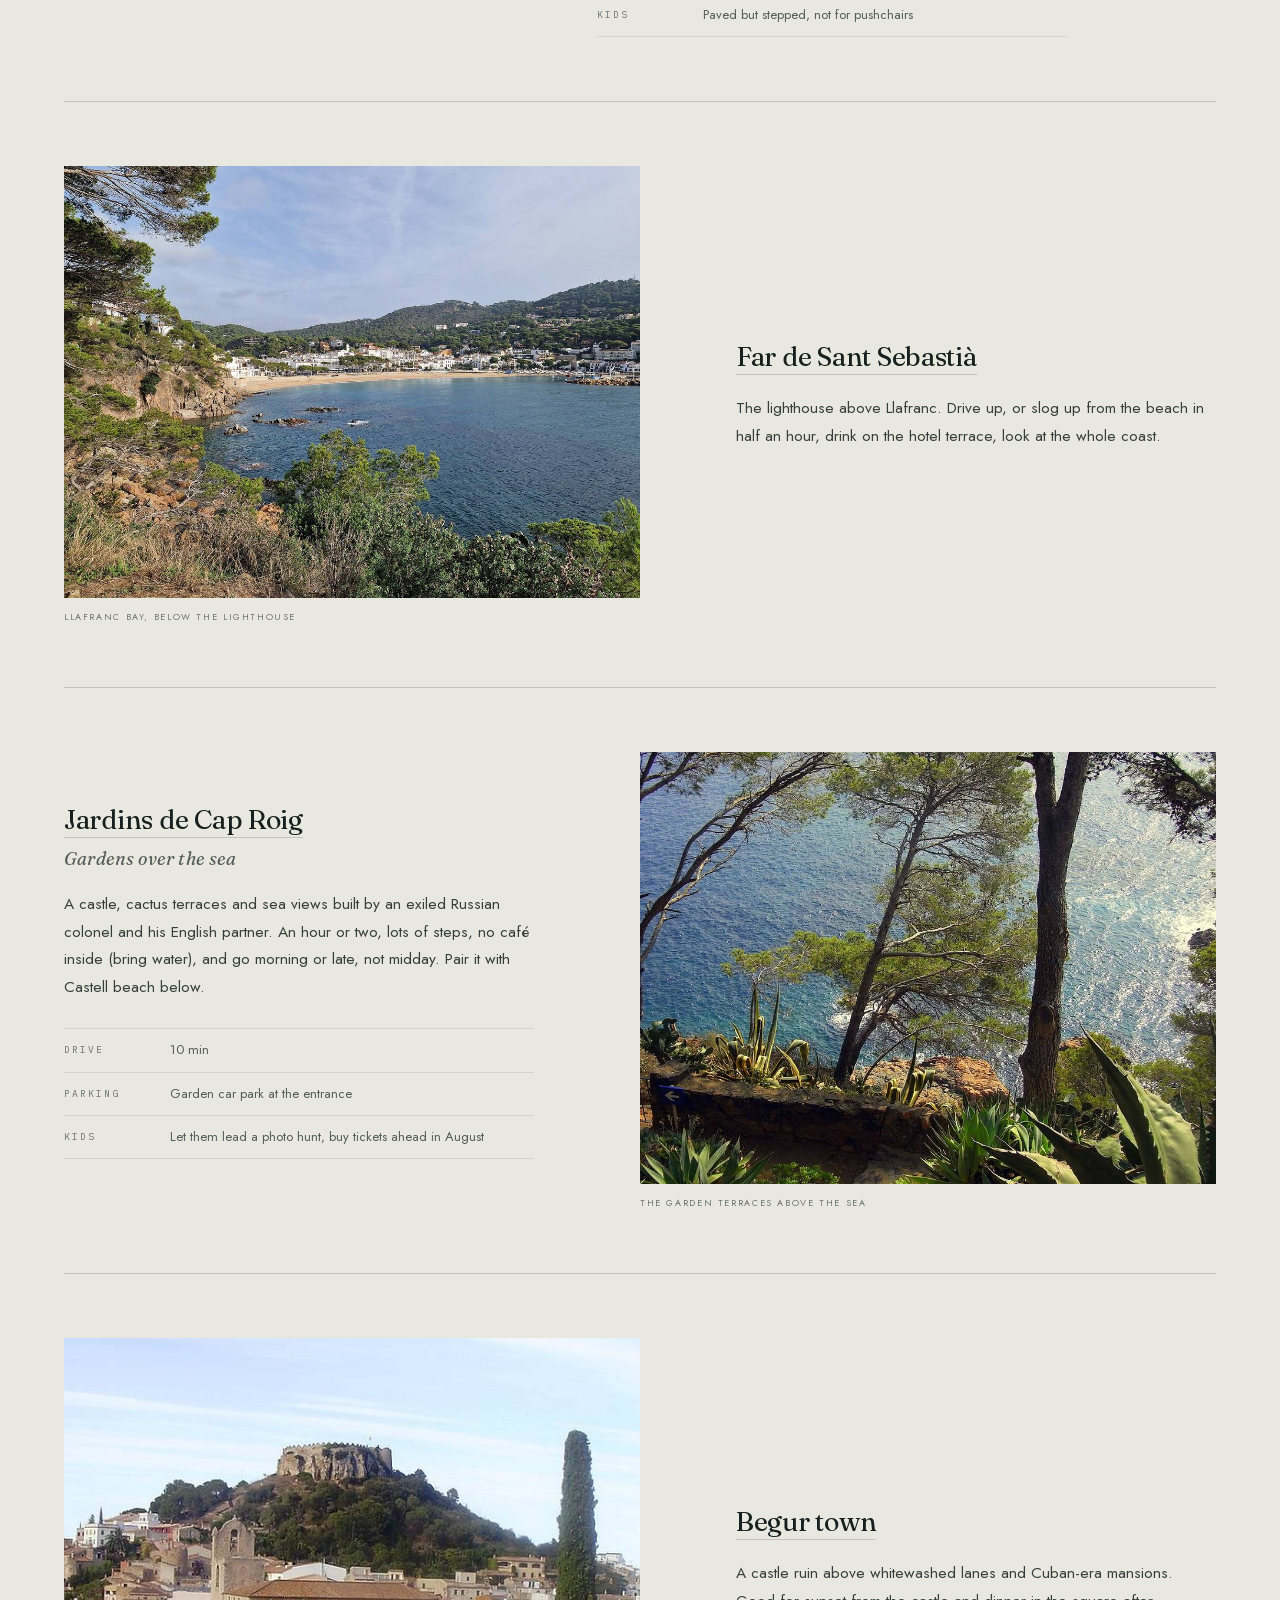
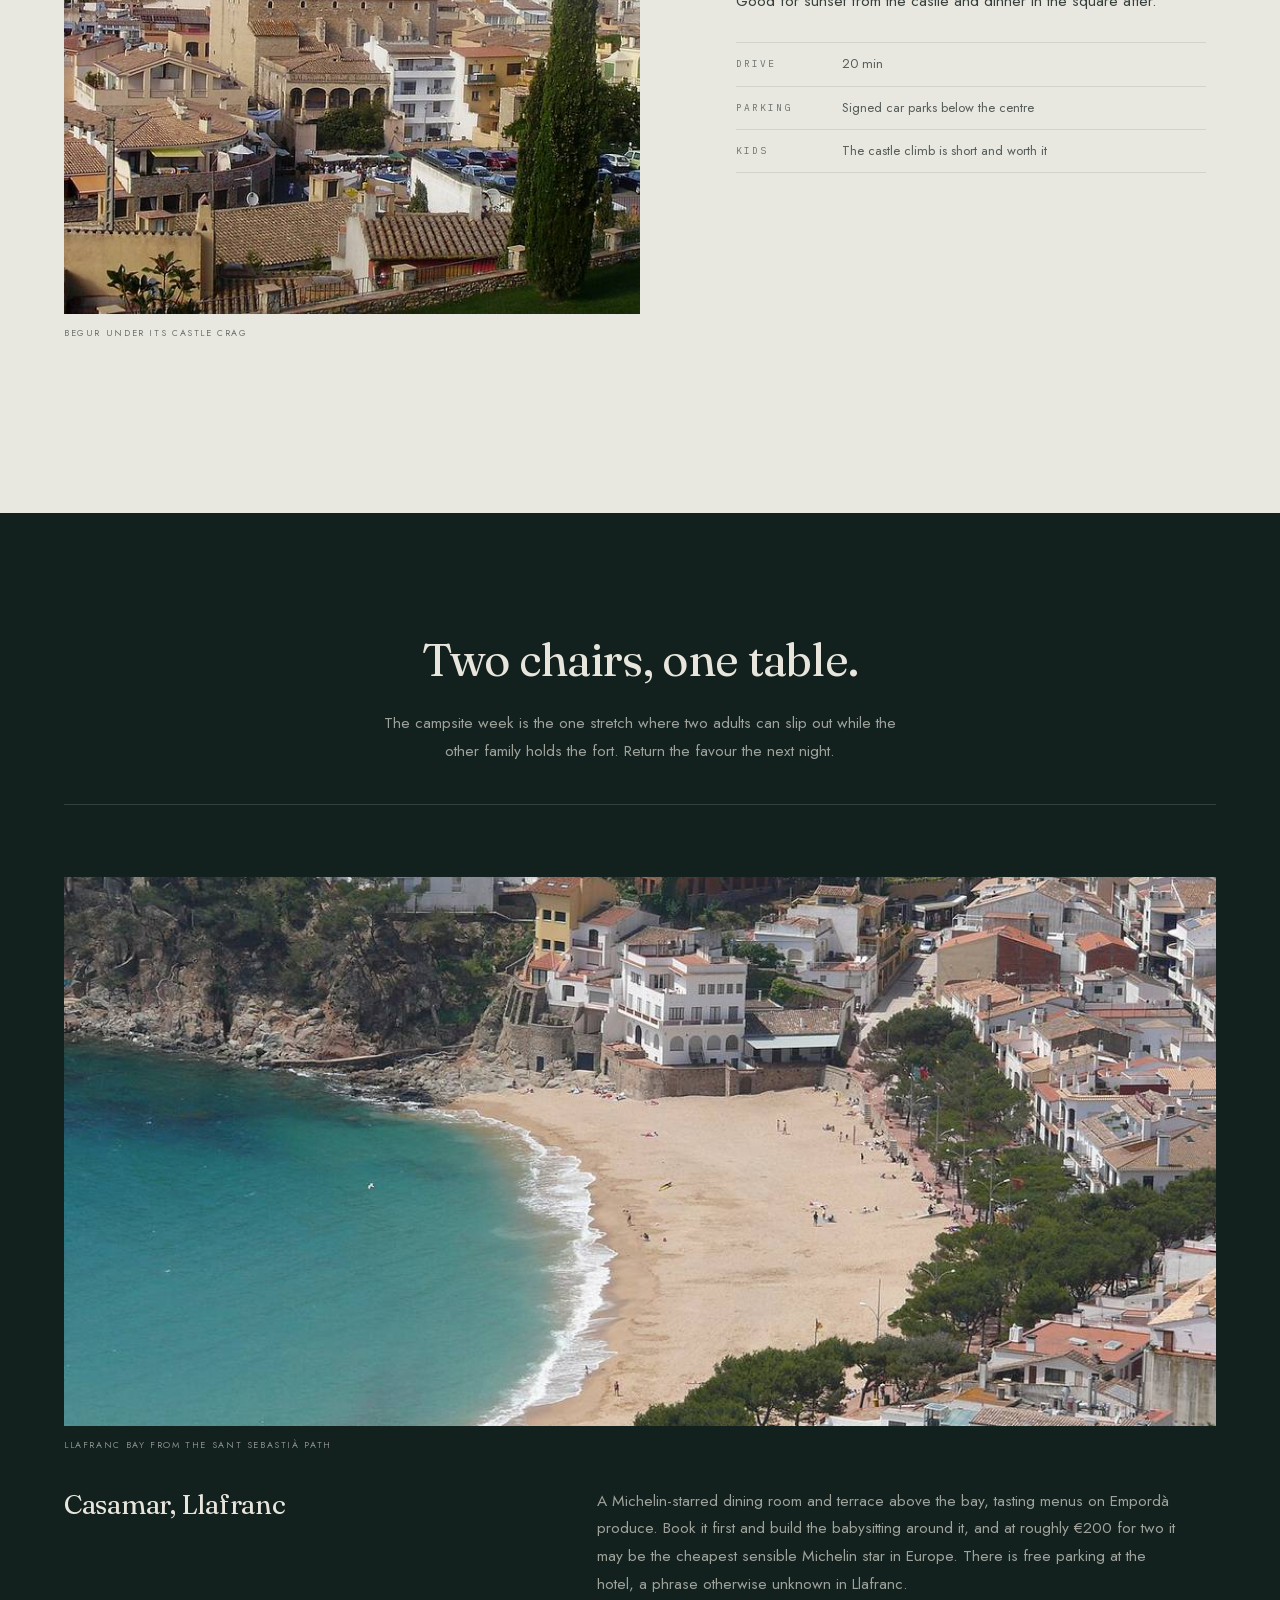
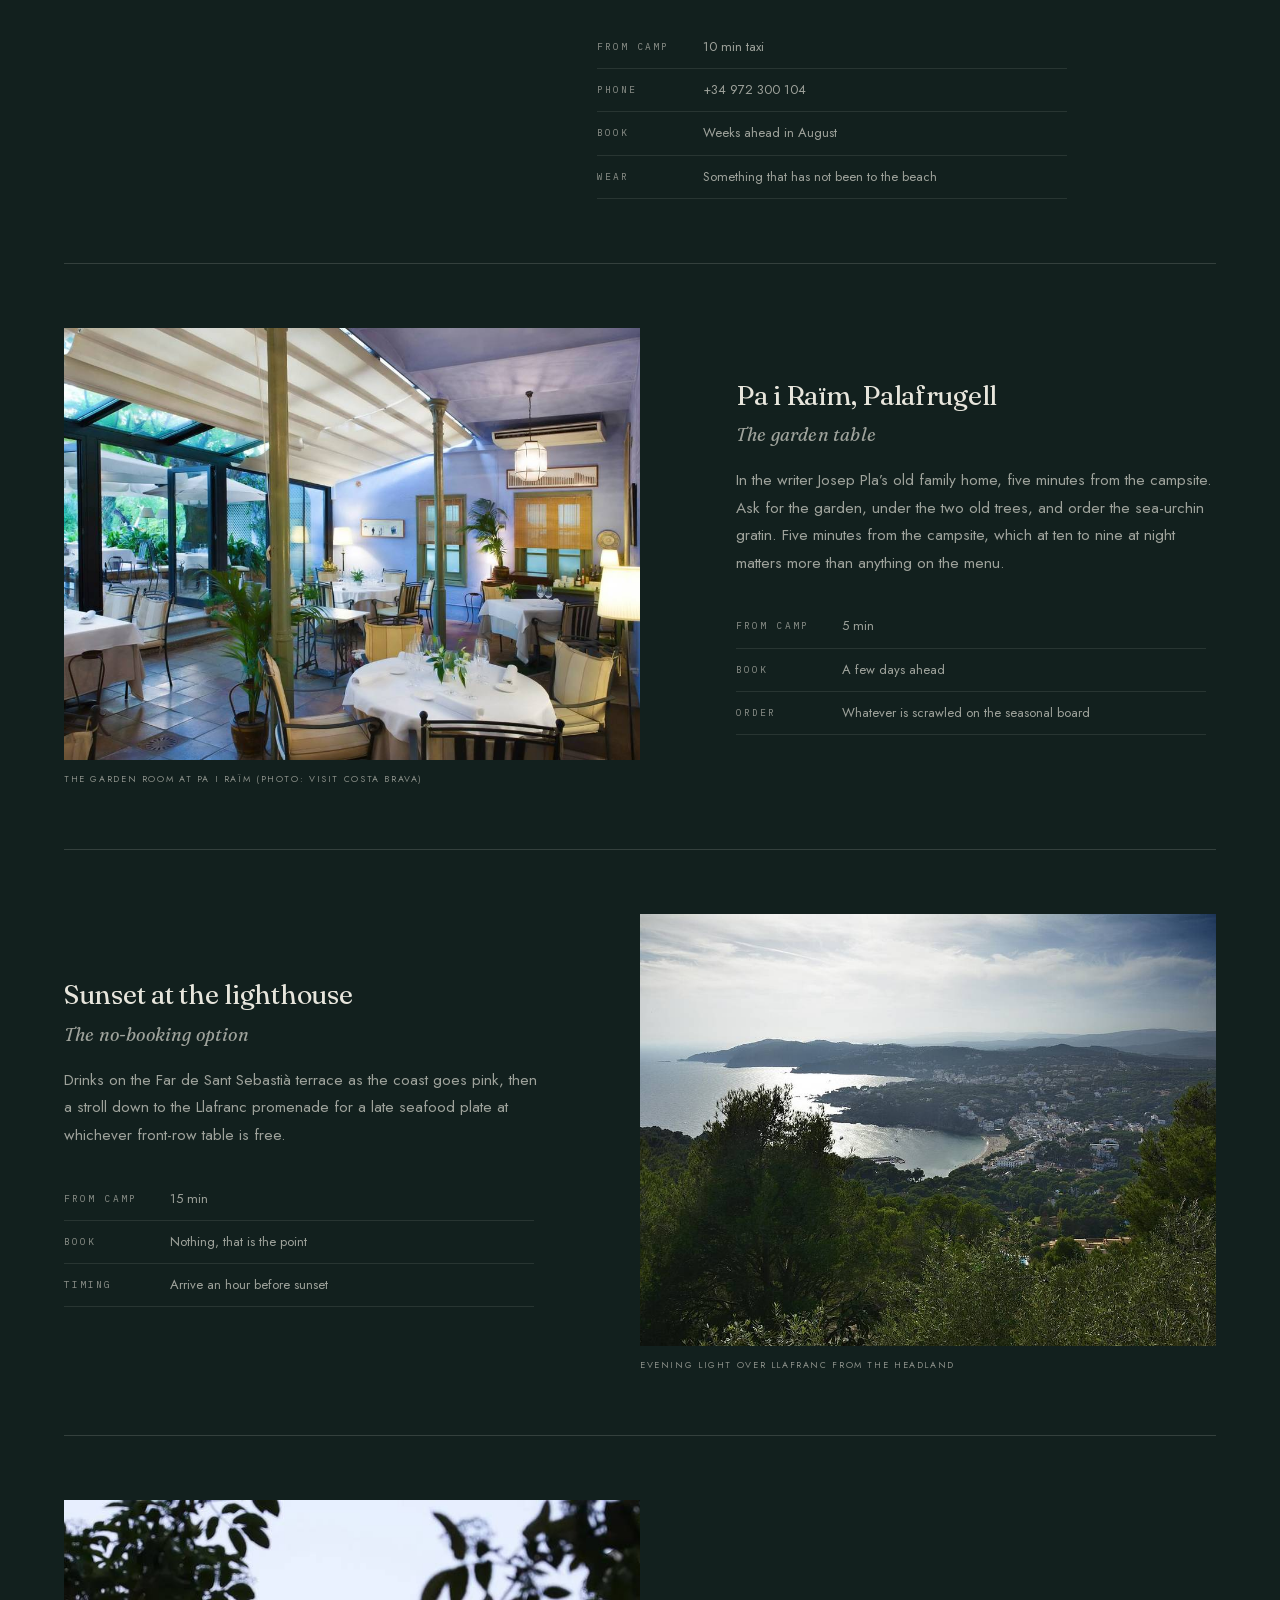
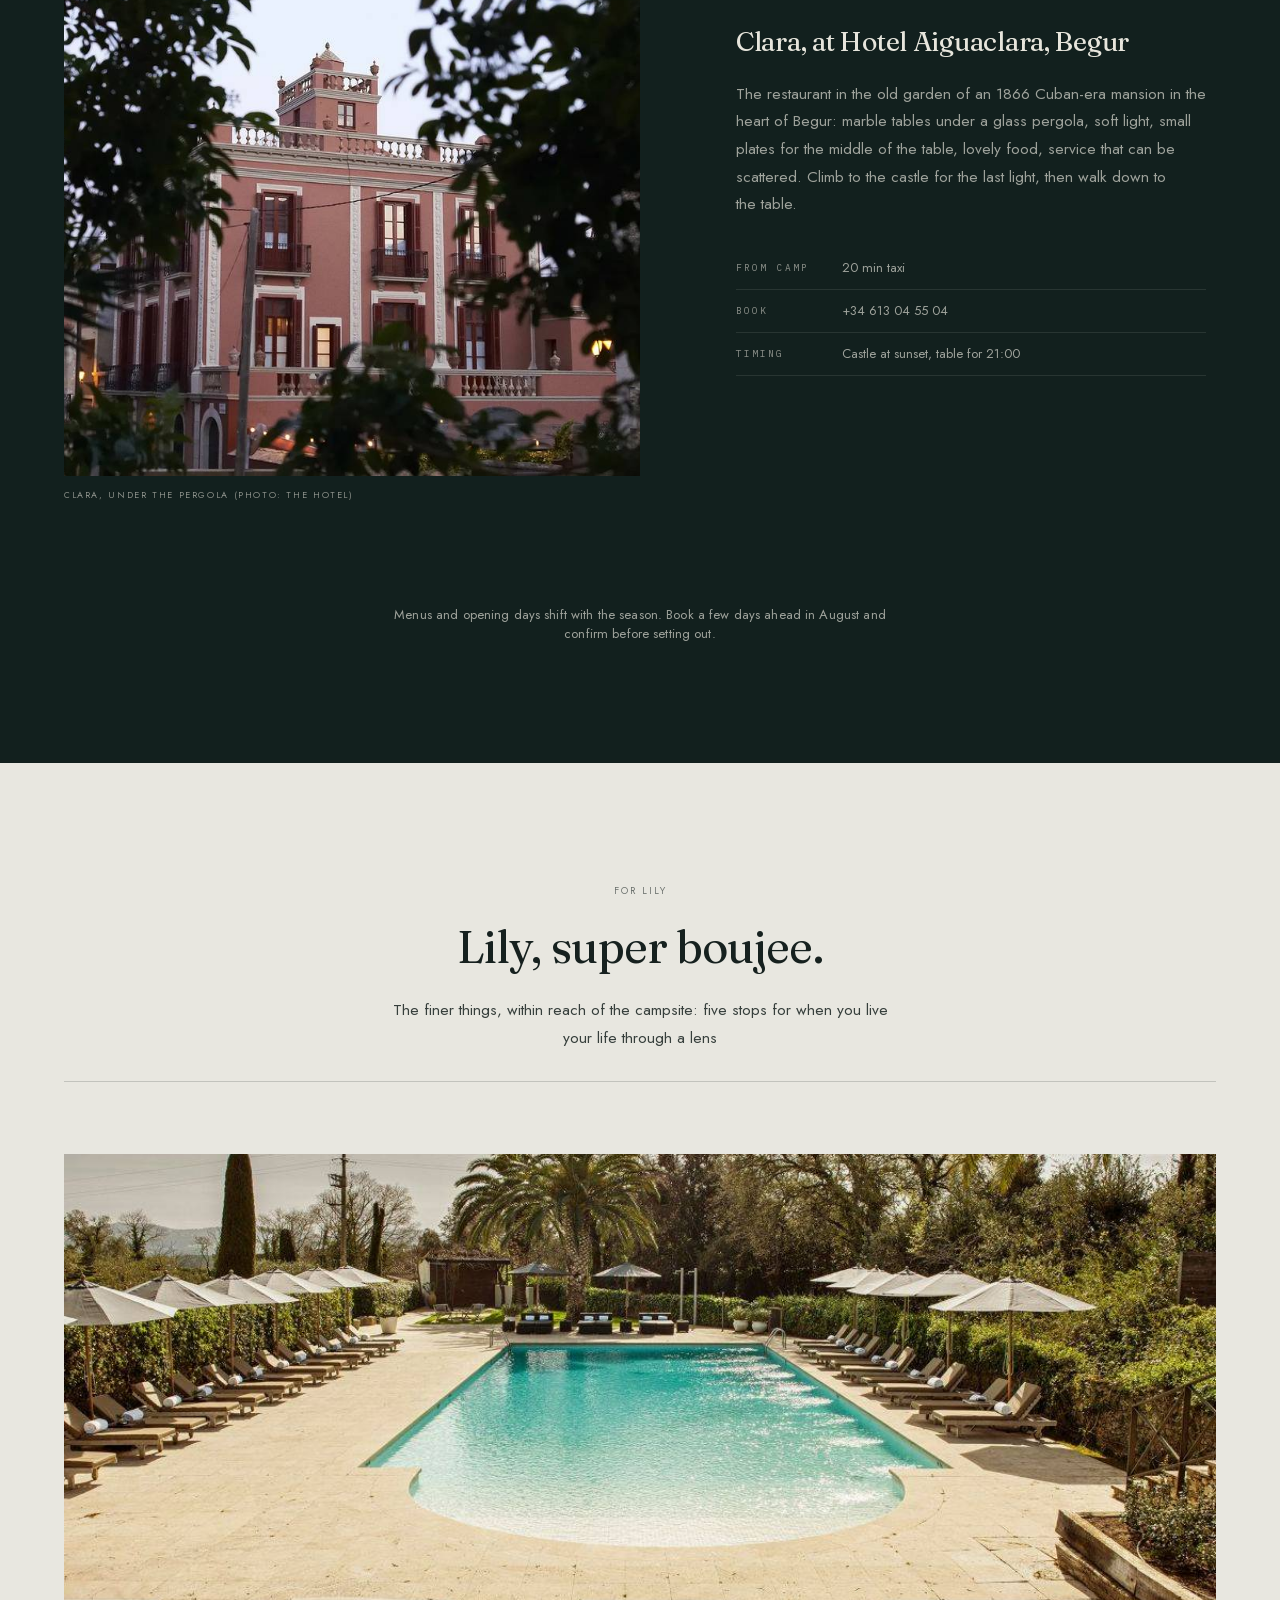
==== commit b61d224c: "Break the rhythm: fewer taglines, blunt short entries, varied cards, anchor settle fix Co-Authored-B" ====
--- a/couples/index.html
+++ b/couples/index.html
@@ -194,7 +194,7 @@
 .site-head nav { display: flex; gap: 34px; font-family: var(--sans); font-weight: 400; font-size: 10px; letter-spacing: 0.26em; text-transform: uppercase; color: var(--ink-60); }
 
 /* shared layout */
-.wrap { padding: 60px 5vw; max-width: 1300px; margin: 0 auto; scroll-margin-top: 96px; }
+.wrap { padding: 60px 5vw; max-width: 1300px; margin: 0 auto; scroll-margin-top: 124px; }
 .wrap-inner { max-width: 1300px; margin: 0 auto; }
 /* centred section heads, RH-style */
 .split { display: flex; flex-direction: column; align-items: center; text-align: center; gap: 22px; }
@@ -306,7 +306,7 @@
 .sources-line a { border-bottom: 1px solid var(--rule); padding-bottom: 2px; }
 
 /* dark sections */
-.dark-section { background: var(--dark); color: var(--dark-text); padding: 120px 5vw; scroll-margin-top: 96px; }
+.dark-section { background: var(--dark); color: var(--dark-text); padding: 120px 5vw; scroll-margin-top: 124px; }
 #datenights { margin-top: 70px; }
 .dark-section .split { margin-bottom: 40px; }
 .dark-section .split > p { color: var(--dark-60); }
@@ -712,8 +712,7 @@
 
 <section id="pals" data-leg="pals" style="display:none" class="wrap chapter">
   <header class="chapter-head" data-reveal>
-    <div class="chapter-nn">Chapter I</div>
-    <h2>Pals &amp; the Empordà</h2>
+        <h2>Pals &amp; the Empordà</h2>
     <div class="chapter-meta">20 to 23 August / La Pallissa, Pals</div>
   </header>
   <p class="chapter-lede" data-reveal>The first base sits between golden medieval villages and a huge dune-backed beach. Nobody sets an alarm at this end of the trip; the only fixture is lunch. The village of Pals itself is a short stroll from the door, best at the end of the day when the stone turns amber and the coaches have gone.</p>
@@ -724,7 +723,7 @@
 <article class="spot-feature" data-reveal>
   <figure class="spot-fig spot-fig-pair"><div class="pair"><img src="assets/pallissa-living.jpg" alt="La Pallissa" loading="lazy"><img src="assets/pallissa-dining.jpg" alt="La Pallissa" loading="lazy"></div><figcaption>La Pallissa, Pals (photos: the house)</figcaption></figure>
   <div class="feat-grid">
-    <div><h3><a href="https://www.booking.com/hotel/es/la-pallissa-pals.html" target="_blank" rel="noopener">La Pallissa</a></h3><div class="spot-tag">Base I: the barn at the edge of Pals</div></div>
+    <div><h3><a href="https://www.booking.com/hotel/es/la-pallissa-pals.html" target="_blank" rel="noopener">La Pallissa</a></h3><div class="spot-tag">Where we sleep for the Pals nights</div></div>
     <div><p class="spot-body">The old barn of a 1752 farmhouse, renovated top to bottom in 2020: stone walls, timber beams, a fireplace and a private garden with the fields behind. The lanes of the old town begin 350 metres from the door.</p>
 <div class="spot-facts">
 <div class="fact-row"><div class="fact-k">Nights</div><div class="fact-v">20 to 23 August</div></div>
@@ -774,7 +773,7 @@
 </article>
 <article class="spot-row" data-reveal>
   <figure class="row-fig sq"><img src="assets/illes-medes.jpg" alt="L’Estartit &amp; the Illes Medes" loading="lazy"><figcaption>The Illes Medes off L’Estartit</figcaption></figure>
-  <div class="row-txt"><h3><a href="https://www.google.com/maps/search/?api=1&query=Illes%20Medes%2C%20L%27Estartit" target="_blank" rel="noopener">L’Estartit &amp; the Illes Medes</a></h3><div class="spot-tag">Boats over a marine reserve</div><p class="spot-body">Glass-bottom boats (Nautilus) circle the protected islands, fish visible without getting wet, the kids love it. Pick a calm, early morning: rough seas cancel the trips and turn small stomachs. The harbour town behind is flat and easy.</p>
+  <div class="row-txt"><h3><a href="https://www.google.com/maps/search/?api=1&query=Illes%20Medes%2C%20L%27Estartit" target="_blank" rel="noopener">L’Estartit &amp; the Illes Medes</a></h3><div class="spot-tag">Boats over a marine reserve</div><p class="spot-body">Glass-bottom boats round the marine reserve. Book the first calm morning sailing; swell cancels everything.</p>
 <div class="spot-facts">
 <div class="fact-row"><div class="fact-k">Drive</div><div class="fact-v">25 min</div></div>
 <div class="fact-row"><div class="fact-k">Parking</div><div class="fact-v">Harbour car parks, arrive before 10 for the morning boats</div></div>
@@ -783,12 +782,8 @@
 </article>
 <article class="spot-row rev" data-reveal>
   <figure class="row-fig"><img src="assets/banyoles.jpg" alt="Estany de Banyoles" loading="lazy"><figcaption>Estany de Banyoles</figcaption></figure>
-  <div class="row-txt"><h3><a href="https://www.google.com/maps/search/?api=1&query=Estany%20de%20Banyoles" target="_blank" rel="noopener">Estany de Banyoles</a></h3><div class="spot-tag">Fresh water under wooded hills</div><p class="spot-body">Catalonia’s largest natural lake, genuinely warm and swimmable in the marked zones, with a flat loop path for the kids and rowing boats to hire. Easy parking if you’re there by nine. A different kind of swim if anyone tires of salt.</p>
-<div class="spot-facts">
-<div class="fact-row"><div class="fact-k">Drive</div><div class="fact-v">50 to 55 min</div></div>
-<div class="fact-row"><div class="fact-k">Parking</div><div class="fact-v">East shore car parks near the bathing zones</div></div>
-<div class="fact-row"><div class="fact-k">Kids</div><div class="fact-v">Swim only in marked areas, boat hire when available</div></div>
-</div></div>
+  <div class="row-txt"><h3><a href="https://www.google.com/maps/search/?api=1&query=Estany%20de%20Banyoles" target="_blank" rel="noopener">Estany de Banyoles</a></h3><div class="spot-tag">Fresh water under wooded hills</div><p class="spot-body">Catalonia’s biggest lake, warm, swimmable in the marked zones. Fifty minutes inland, so it’s the full day out. A change from salt.</p>
+</div>
 </article>
 </section>
 
@@ -811,15 +806,14 @@
 
 <section id="coast" class="wrap chapter">
   <header class="chapter-head" data-reveal>
-    <div class="chapter-nn">Chapter II</div>
-    <h2>The coves</h2>
+        <h2>The coves</h2>
     <div class="chapter-meta">23 to 30 August / Camping Palafrugell</div>
   </header>
   <p class="chapter-lede pad-b" data-reveal>A week with nothing booked. The coves below are all within half an hour, and nobody has to come to any of them. Every family has its own car, so every family has its own plan: one lot at the campsite pool, another snorkelling in Tamariu.</p>
 <article class="spot-feature" data-reveal>
   <figure class="spot-fig spot-fig-pair"><div class="pair"><img src="assets/camping-cabin.jpg" alt="Camping Palafrugell" loading="lazy"><img src="assets/camping-porch.jpg" alt="Camping Palafrugell" loading="lazy"></div><figcaption>The cabins at Camping Palafrugell (photos: the campsite)</figcaption></figure>
   <div class="feat-grid">
-    <div><h3><a href="https://www.campingcalelladepalafrugell.com/en/" target="_blank" rel="noopener">Camping Palafrugell</a></h3><div class="spot-tag">Base II: cabins under the pines</div></div>
+    <div><h3><a href="https://www.campingcalelladepalafrugell.com/en/" target="_blank" rel="noopener">Camping Palafrugell</a></h3><div class="spot-tag">The campsite</div></div>
     <div><p class="spot-body">Timber cabins in the pine woods above Calella, porches and picnic tables out front. Clean and shady, and the beach is ten minutes downhill (and back up). Fair warning: the wifi’s hopeless, the beds are soft, and the pool has its daily sun-lounger wars. Home for the week.</p>
 <div class="spot-facts">
 <div class="fact-row"><div class="fact-k">Nights</div><div class="fact-v">23 to 30 August</div></div>
@@ -866,7 +860,7 @@
     </div>
 <div class="beach-row" data-beach="6" role="button" tabindex="0" aria-label="Show Illa Roja">
       <div class="beach-nn">07</div>
-      <div class="beach-main"><span class="beach-name"><a href="https://www.google.com/maps/search/?api=1&query=Illa%20Roja%20beach%2C%20Begur" target="_blank" rel="noopener">Illa Roja</a></span><span class="beach-tag">The adventurous swim</span></div>
+      <div class="beach-main"><span class="beach-name"><a href="https://www.google.com/maps/search/?api=1&query=Illa%20Roja%20beach%2C%20Begur" target="_blank" rel="noopener">Illa Roja</a></span><span class="beach-tag">The walk-in one</span></div>
       <div class="beach-drive">25 min / path down from Sa Riera</div>
     </div>
     </div>
@@ -885,7 +879,7 @@
 <article class="spot-feature" data-reveal>
   <figure class="spot-fig"><img src="assets/calella-port-bo.jpg" alt="The Camí de Ronda" loading="lazy"><figcaption>Port Bo, where the path begins</figcaption></figure>
   <div class="feat-grid">
-    <div><h3><a href="https://www.google.com/maps/search/?api=1&query=Cam%C3%AD%20de%20Ronda%2C%20Calella%20de%20Palafrugell" target="_blank" rel="noopener">The Camí de Ronda</a></h3><div class="spot-tag">The golden hour walk</div></div>
+    <div><h3><a href="https://www.google.com/maps/search/?api=1&query=Cam%C3%AD%20de%20Ronda%2C%20Calella%20de%20Palafrugell" target="_blank" rel="noopener">The Camí de Ronda</a></h3></div>
     <div><p class="spot-body">The old coastguard path stitches Calella to Llafranc in twenty minutes of pines, coves and turquoise glimpses. Walk it before dinner when the light is honey and the day trippers have gone.</p>
 <div class="spot-facts">
 <div class="fact-row"><div class="fact-k">Access</div><div class="fact-v">Start at Port Bo in Calella, finish on the Llafranc promenade</div></div>
@@ -896,12 +890,8 @@
 </article>
 <article class="spot-row" data-reveal>
   <figure class="row-fig"><img src="assets/llafranc.jpg" alt="Far de Sant Sebastià" loading="lazy"><figcaption>Llafranc bay, below the lighthouse</figcaption></figure>
-  <div class="row-txt"><h3><a href="https://www.google.com/maps/search/?api=1&query=Far%20de%20Sant%20Sebasti%C3%A0%2C%20Llafranc" target="_blank" rel="noopener">Far de Sant Sebastià</a></h3><div class="spot-tag">The lighthouse view</div><p class="spot-body">Above Llafranc, an 18th century lighthouse, a watchtower and the whole coastline laid out below. There is a hotel terrace for a slow drink while the children inspect the tower.</p>
-<div class="spot-facts">
-<div class="fact-row"><div class="fact-k">Drive</div><div class="fact-v">15 min, or a steep 30 min walk up from Llafranc</div></div>
-<div class="fact-row"><div class="fact-k">Parking</div><div class="fact-v">Free area by the lighthouse</div></div>
-<div class="fact-row"><div class="fact-k">Kids</div><div class="fact-v">Open viewpoints, hold hands near edges</div></div>
-</div></div>
+  <div class="row-txt"><h3><a href="https://www.google.com/maps/search/?api=1&query=Far%20de%20Sant%20Sebasti%C3%A0%2C%20Llafranc" target="_blank" rel="noopener">Far de Sant Sebastià</a></h3><p class="spot-body">The lighthouse above Llafranc. Drive up, or slog up from the beach in half an hour, drink on the hotel terrace, look at the whole coast.</p>
+</div>
 </article>
 <article class="spot-row rev" data-reveal>
   <figure class="row-fig"><img src="assets/cap-roig.jpg" alt="Jardins de Cap Roig" loading="lazy"><figcaption>The garden terraces above the sea</figcaption></figure>
@@ -914,7 +904,7 @@
 </article>
 <article class="spot-row" data-reveal>
   <figure class="row-fig sq"><img src="assets/begur.jpg" alt="Begur town" loading="lazy"><figcaption>Begur under its castle crag</figcaption></figure>
-  <div class="row-txt"><h3><a href="https://www.google.com/maps/search/?api=1&query=Begur%2C%20Girona" target="_blank" rel="noopener">Begur town</a></h3><div class="spot-tag">Evening hill town</div><p class="spot-body">A castle ruin above whitewashed lanes and Cuban-era mansions. Good for sunset from the castle and dinner in the square after.</p>
+  <div class="row-txt"><h3><a href="https://www.google.com/maps/search/?api=1&query=Begur%2C%20Girona" target="_blank" rel="noopener">Begur town</a></h3><p class="spot-body">A castle ruin above whitewashed lanes and Cuban-era mansions. Good for sunset from the castle and dinner in the square after.</p>
 <div class="spot-facts">
 <div class="fact-row"><div class="fact-k">Drive</div><div class="fact-v">20 min</div></div>
 <div class="fact-row"><div class="fact-k">Parking</div><div class="fact-v">Signed car parks below the centre</div></div>
@@ -932,7 +922,7 @@
 <article class="spot-feature spot-dk" data-reveal>
   <figure class="spot-fig"><img src="assets/llafranc-bay.jpg" alt="Casamar, Llafranc" loading="lazy"><figcaption>Llafranc bay from the Sant Sebastià path</figcaption></figure>
   <div class="feat-grid">
-    <div><h3><a href="https://www.google.com/maps/search/?api=1&query=Casamar%2C%20Llafranc" target="_blank" rel="noopener">Casamar, Llafranc</a></h3><div class="spot-tag">The special one</div></div>
+    <div><h3><a href="https://www.google.com/maps/search/?api=1&query=Casamar%2C%20Llafranc" target="_blank" rel="noopener">Casamar, Llafranc</a></h3></div>
     <div><p class="spot-body">A Michelin-starred dining room and terrace above the bay, tasting menus on Empordà produce. Book it first and build the babysitting around it, and at roughly €200 for two it may be the cheapest sensible Michelin star in Europe. There is free parking at the hotel, a phrase otherwise unknown in Llafranc.</p>
 <div class="spot-facts">
 <div class="fact-row dk"><div class="fact-k">From camp</div><div class="fact-v">10 min taxi</div></div>
@@ -962,7 +952,7 @@
 </article>
 <article class="spot-row spot-dk" data-reveal>
   <figure class="row-fig sq"><img src="assets/clara-begur.jpg" alt="Clara, at Hotel Aiguaclara, Begur" loading="lazy"><figcaption>Clara, under the pergola (photo: the hotel)</figcaption></figure>
-  <div class="row-txt"><h3><a href="https://www.google.com/maps/search/?api=1&query=Hotel%20Aiguaclara%2C%20Begur" target="_blank" rel="noopener">Clara, at Hotel Aiguaclara, Begur</a></h3><div class="spot-tag">The colonial mansion</div><p class="spot-body">The restaurant in the old garden of an 1866 Cuban-era mansion in the heart of Begur: marble tables under a glass pergola, soft light, small plates for the middle of the table, lovely food, service that can be scattered. Climb to the castle for the last light, then walk down to the table.</p>
+  <div class="row-txt"><h3><a href="https://www.google.com/maps/search/?api=1&query=Hotel%20Aiguaclara%2C%20Begur" target="_blank" rel="noopener">Clara, at Hotel Aiguaclara, Begur</a></h3><p class="spot-body">The restaurant in the old garden of an 1866 Cuban-era mansion in the heart of Begur: marble tables under a glass pergola, soft light, small plates for the middle of the table, lovely food, service that can be scattered. Climb to the castle for the last light, then walk down to the table.</p>
 <div class="spot-facts">
 <div class="fact-row dk"><div class="fact-k">From camp</div><div class="fact-v">20 min taxi</div></div>
 <div class="fact-row dk"><div class="fact-k">Book</div><div class="fact-v">+34 613 04 55 04</div></div>
@@ -1000,7 +990,7 @@
 </article>
 <article class="spot-row rev" data-reveal>
   <figure class="row-fig"><img src="assets/llafranc-bay.jpg" alt="A boat from Llafranc" loading="lazy"><figcaption>The bay at Llafranc</figcaption></figure>
-  <div class="row-txt"><h3><a href="https://www.instagram.com/explore/tags/llafranc/" target="_blank" rel="noopener">A boat from Llafranc</a></h3><div class="spot-tag">The coves from the water</div><p class="spot-body">A skippered afternoon out of the little marina: along the cliffs to Tamariu and back, swimming off the stern, something cold in the cooler.</p>
+  <div class="row-txt"><h3><a href="https://www.instagram.com/explore/tags/llafranc/" target="_blank" rel="noopener">A boat from Llafranc</a></h3><p class="spot-body">A skippered afternoon out of the little marina: along the cliffs to Tamariu and back, swimming off the stern, something cold in the cooler.</p>
 <div class="spot-facts">
 <div class="fact-row"><div class="fact-k">From</div><div class="fact-v">Llafranc marina</div></div>
 <div class="fact-row"><div class="fact-k">Book</div><div class="fact-v">A few days ahead in August</div></div>
@@ -1008,7 +998,7 @@
 </article>
 <article class="spot-row" data-reveal>
   <figure class="row-fig sq"><img src="assets/la-bisbal.jpg" alt="La Bisbal, the ceramics street" loading="lazy"><figcaption>The ceramics shops of La Bisbal (photo: Catalunya Tourism)</figcaption></figure>
-  <div class="row-txt"><h3><a href="https://www.instagram.com/explore/tags/labisbaldemporda/" target="_blank" rel="noopener">La Bisbal, the ceramics street</a></h3><div class="spot-tag">Galleries, ateliers, antiques</div><p class="spot-body">The Empordà’s ceramics town, working, not pretty, marked by old kiln chimneys. Carrer de l’Aigüeta is the street to walk; park free by the Terracotta museum. Go in the morning, come back with something wrapped in paper.</p>
+  <div class="row-txt"><h3><a href="https://www.instagram.com/explore/tags/labisbaldemporda/" target="_blank" rel="noopener">La Bisbal, the ceramics street</a></h3><div class="spot-tag">Galleries, ateliers, antiques</div><p class="spot-body">The ceramics town. Walk Carrer de l’Aigüeta, park free by the Terracotta museum, come back with a bowl.</p>
 <div class="spot-facts">
 <div class="fact-row"><div class="fact-k">Drive</div><div class="fact-v">25 min</div></div>
 <div class="fact-row"><div class="fact-k">Best</div><div class="fact-v">Morning, before the heat</div></div>
@@ -1016,7 +1006,7 @@
 </article>
 <article class="spot-row rev" data-reveal>
   <figure class="row-fig"><img src="assets/lily-aiguablava.jpg" alt="Aiguablava from above" loading="lazy"><figcaption>Aiguablava (photo: Costa Brava Tourism / J. Guisado)</figcaption></figure>
-  <div class="row-txt"><h3><a href="https://www.instagram.com/explore/tags/aiguablava/" target="_blank" rel="noopener">Aiguablava from above</a></h3><div class="spot-tag">The most photographed water on the coast</div><p class="spot-body">The mirador above the cove looks straight down onto the water. Come late in the afternoon, once the pines have turned gold and the day crowds have gone.</p>
+  <div class="row-txt"><h3><a href="https://www.instagram.com/explore/tags/aiguablava/" target="_blank" rel="noopener">Aiguablava from above</a></h3><p class="spot-body">The mirador above the cove looks straight down onto the water. Come late in the afternoon, once the pines have turned gold and the day crowds have gone.</p>
 <div class="spot-facts">
 <div class="fact-row"><div class="fact-k">Drive</div><div class="fact-v">25 to 30 min</div></div>
 <div class="fact-row"><div class="fact-k">Time</div><div class="fact-v">Late afternoon light</div></div>
@@ -1043,7 +1033,7 @@
 </article>
 <article class="spot-row" data-reveal>
   <figure class="row-fig"><img src="assets/aiguablava-hotel.jpg" alt="Hotel Aigua Blava terrace" loading="lazy"><figcaption>The cove below the terrace</figcaption></figure>
-  <div class="row-txt"><h3><a href="https://www.google.com/maps/search/?api=1&query=Hotel%20Aigua%20Blava%2C%20Begur" target="_blank" rel="noopener">Hotel Aigua Blava terrace</a></h3><div class="spot-tag">The clifftop classic</div><p class="spot-body">The old Costa Brava hotel above the same cove, white balustrades over impossible water. Book the terrace by name, the poolside “La Rocalla” is a different room. Expensive, and worth it, while the kids count boats below.</p>
+  <div class="row-txt"><h3><a href="https://www.google.com/maps/search/?api=1&query=Hotel%20Aigua%20Blava%2C%20Begur" target="_blank" rel="noopener">Hotel Aigua Blava terrace</a></h3><p class="spot-body">The old Costa Brava hotel above the same cove, white balustrades over impossible water. Book the terrace by name, the poolside “La Rocalla” is a different room. Expensive, and worth it, while the kids count boats below.</p>
 <div class="spot-facts">
 <div class="fact-row"><div class="fact-k">Drive</div><div class="fact-v">25 to 30 min</div></div>
 <div class="fact-row"><div class="fact-k">Parking</div><div class="fact-v">Hotel car park</div></div>
@@ -1103,9 +1093,8 @@
 </article>
 <article class="spot-row rev" data-reveal>
   <figure class="row-fig"><img src="assets/tragamar.jpg" alt="Tragamar, after seven" loading="lazy"><figcaption>Tragamar’s tables on El Canadell (photo: caperleaves.nl)</figcaption></figure>
-  <div class="row-txt"><h3><a href="https://www.google.com/maps/search/?api=1&query=Tragamar%2C%20Calella%20de%20Palafrugell" target="_blank" rel="noopener">Tragamar, after seven</a></h3><div class="spot-tag">The Canadell evening shift</div><p class="spot-body">The lunch spot works twice as hard at dinner: the same front-line tables on El Canadell, softer light, emptier sand. The kids can go back to the sand between courses.</p>
+  <div class="row-txt"><h3><a href="https://www.google.com/maps/search/?api=1&query=Tragamar%2C%20Calella%20de%20Palafrugell" target="_blank" rel="noopener">Tragamar, after seven</a></h3><p class="spot-body">Same tables as lunch, softer light, emptier sand. Book the front row.</p>
 <div class="fact-row"><div class="fact-k">Book</div><div class="fact-v">A front-line table, evenings fill fast in August</div></div>
-<div class="fact-row"><div class="fact-k">Kids</div><div class="fact-v">On the sand in front of the table</div></div>
 </div></div>
 </article>
 <article class="spot-row" data-reveal>
@@ -1530,7 +1519,7 @@
 
 <script>
 (function () {
-  var BEACHES = [{"name": "Llafranc", "tag": "Best all-rounder", "note": "Promenade, sand, restaurants and calm water in one place. Flat and pushchair-easy once you’re there, but there’s no beach car park, so it’s street-only and a scrum in August.", "img": "llafranc"}, {"name": "Tamariu", "tag": "Best snorkel", "note": "A compact pine-backed cove, clear water along the rocks for snorkelling. The car park holds about a dozen cars and is full by nine, after which you get to practise reversing up a hill while a queue watches.", "img": "tamariu"}, {"name": "Aiguablava", "tag": "Most spectacular", "note": "The one on the postcards: fine sand, shallow calm water, rare on this coast. The lot fills between nine and ten, and the path down is steep and stepped, a detail you will consider properly on the way back up with the cool box.", "img": "aiguablava"}, {"name": "Sa Riera", "tag": "Best for space", "note": "Begur\u2019s biggest cove. Room to spread out, showers and food close by. Park up the access road and walk down. The climb back up, carrying chairs, is where the day’s goodwill goes.", "img": "sa-riera"}, {"name": "Platja de Castell", "tag": "Best wild day", "note": "Undeveloped sand between headlands with a fishermen\u2019s hut at one end. Bring everything; the retail offer is one fishermen’s hut. Parking, for once, is easy, a big all-day lot, though you earn it with a mile of dirt track and a ten-minute walk.", "img": "castell"}, {"name": "El Canadell", "tag": "Easiest fallback", "note": "Calella\u2019s gentle town beach. Low effort, ice cream within reach. Everyone circles the streets for twenty minutes while the multi-storey above town sits half empty, quietly judging.", "img": "calella-port-bo"}, {"name": "Illa Roja", "tag": "The adventurous swim", "note": "A wild red-rock cove reached on foot along the coast path. No parking of its own: park at Sa Riera and walk the path in. It runs right along the top of the sand, and the naturists keep to the far end.", "img": "sa-riera"}];
+  var BEACHES = [{"name": "Llafranc", "tag": "Best all-rounder", "note": "Promenade, sand, restaurants and calm water in one place. Flat and pushchair-easy once you’re there, but there’s no beach car park, so it’s street-only and a scrum in August.", "img": "llafranc"}, {"name": "Tamariu", "tag": "Best snorkel", "note": "A compact pine-backed cove, clear water along the rocks for snorkelling. The car park holds about a dozen cars and is full by nine, after which you get to practise reversing up a hill while a queue watches.", "img": "tamariu"}, {"name": "Aiguablava", "tag": "Most spectacular", "note": "The one on the postcards: fine sand, shallow calm water, rare on this coast. The lot fills between nine and ten, and the path down is steep and stepped, a detail you will consider properly on the way back up with the cool box.", "img": "aiguablava"}, {"name": "Sa Riera", "tag": "Best for space", "note": "Begur\u2019s biggest cove. Room to spread out, showers and food close by. Park up the access road and walk down. The climb back up, carrying chairs, is where the day’s goodwill goes.", "img": "sa-riera"}, {"name": "Platja de Castell", "tag": "Best wild day", "note": "Undeveloped sand between headlands with a fishermen\u2019s hut at one end. Bring everything; the retail offer is one fishermen’s hut. Parking, for once, is easy, a big all-day lot, though you earn it with a mile of dirt track and a ten-minute walk.", "img": "castell"}, {"name": "El Canadell", "tag": "Easiest fallback", "note": "Calella\u2019s gentle town beach. Low effort, ice cream within reach. Everyone circles the streets for twenty minutes while the multi-storey above town sits half empty, quietly judging.", "img": "calella-port-bo"}, {"name": "Illa Roja", "tag": "The walk-in one", "note": "A wild red-rock cove reached on foot along the coast path. No parking of its own: park at Sa Riera and walk the path in. It runs right along the top of the sand, and the naturists keep to the far end.", "img": "sa-riera"}];
   var BEACH_IMGS = {"llafranc": "assets/llafranc.jpg", "tamariu": "assets/tamariu.jpg?v=2", "aiguablava": "assets/aiguablava.jpg", "sa-riera": "assets/sa-riera.jpg", "castell": "assets/castell.jpg", "calella-port-bo": "assets/calella-port-bo.jpg"};
   var MAP = [{"key": "pals", "base": "pals", "name": "La Pallissa, Pals", "drive": "BCN \u2192 Pals / 1 h 45 to 2 h", "ll": [41.9689, 3.1458]}, {"key": "platjapals", "base": "pals", "name": "Platja de Pals", "drive": "10 min", "ll": [41.9789, 3.1994]}, {"key": "peratallada", "base": "pals", "name": "Peratallada", "drive": "15 min", "ll": [41.9723, 3.0919]}, {"key": "estartit", "base": "pals", "name": "L\u2019Estartit", "drive": "25 min", "ll": [42.0546, 3.1993]}, {"key": "girona", "base": "pals", "name": "Girona", "drive": "45 min", "ll": [41.9794, 2.8214]}, {"key": "banyoles", "base": "pals", "name": "Banyoles", "drive": "50 to 55 min", "ll": [42.1246, 2.7548]}, {"key": "camp", "base": "camp", "name": "Camping Palafrugell", "drive": "Pals \u2192 camp / 20 to 25 min", "ll": [41.8945, 3.165]}, {"key": "calella", "base": "camp", "name": "Calella & El Canadell", "drive": "10 min", "ll": [41.888, 3.181]}, {"key": "llafranc", "base": "camp", "name": "Llafranc", "drive": "10 min", "ll": [41.893, 3.194]}, {"key": "tamariu", "base": "camp", "name": "Tamariu", "drive": "15 to 20 min", "ll": [41.918, 3.207]}, {"key": "aiguablava", "base": "camp", "name": "Aiguablava", "drive": "25 to 30 min", "ll": [41.9346, 3.2163]}, {"key": "sariera", "base": "camp", "name": "Sa Riera & Illa Roja", "drive": "25 to 30 min", "ll": [41.9673, 3.2093]}, {"key": "castell", "base": "camp", "name": "Platja de Castell", "drive": "About 20 min", "ll": [41.8623, 3.1421]}];
   var PTS = {"bcn": [150, 620], "pals": [452, 252], "platjapals": [488, 238], "peratallada": [414, 230], "estartit": [478, 186], "girona": [330, 250], "banyoles": [298, 168], "camp": [462, 336], "calella": [496, 349], "llafranc": [506, 318], "tamariu": [512, 294], "aiguablava": [518, 270], "sariera": [510, 246], "castell": [458, 398]};
@@ -1567,10 +1556,16 @@
       pending.forEach(function (el) { el.style.transition = 'none'; el.style.opacity = '1'; el.style.transform = 'none'; io.unobserve(el); });
       pending.length = 0;
     }
+    function settleAnchor() {
+      if (!location.hash) return;
+      var t = document.querySelector(location.hash);
+      if (t) t.scrollIntoView();
+    }
+    function anchorNav() { flushReveals(); setTimeout(settleAnchor, 450); setTimeout(settleAnchor, 1200); }
     document.addEventListener('click', function (e) {
-      if (e.target.closest('a[href^="#"]')) flushReveals();
+      if (e.target.closest('a[href^="#"]')) anchorNav();
     });
-    window.addEventListener('hashchange', flushReveals);
+    window.addEventListener('hashchange', anchorNav);
   }
 
   // Beach picker
@@ -1942,7 +1937,10 @@
   var u = getUser();
   if (u && USERS[u]) {
     applyScope(u);
-    if (location.hash) { var ht = document.querySelector(location.hash); if (ht) ht.scrollIntoView(); }
+    if (location.hash) {
+      var hsettle = function(){ var ht = document.querySelector(location.hash); if (ht) ht.scrollIntoView(); };
+      hsettle(); setTimeout(hsettle, 500); setTimeout(hsettle, 1300);
+    }
   } else { openGate(); }
 })();
 </script>
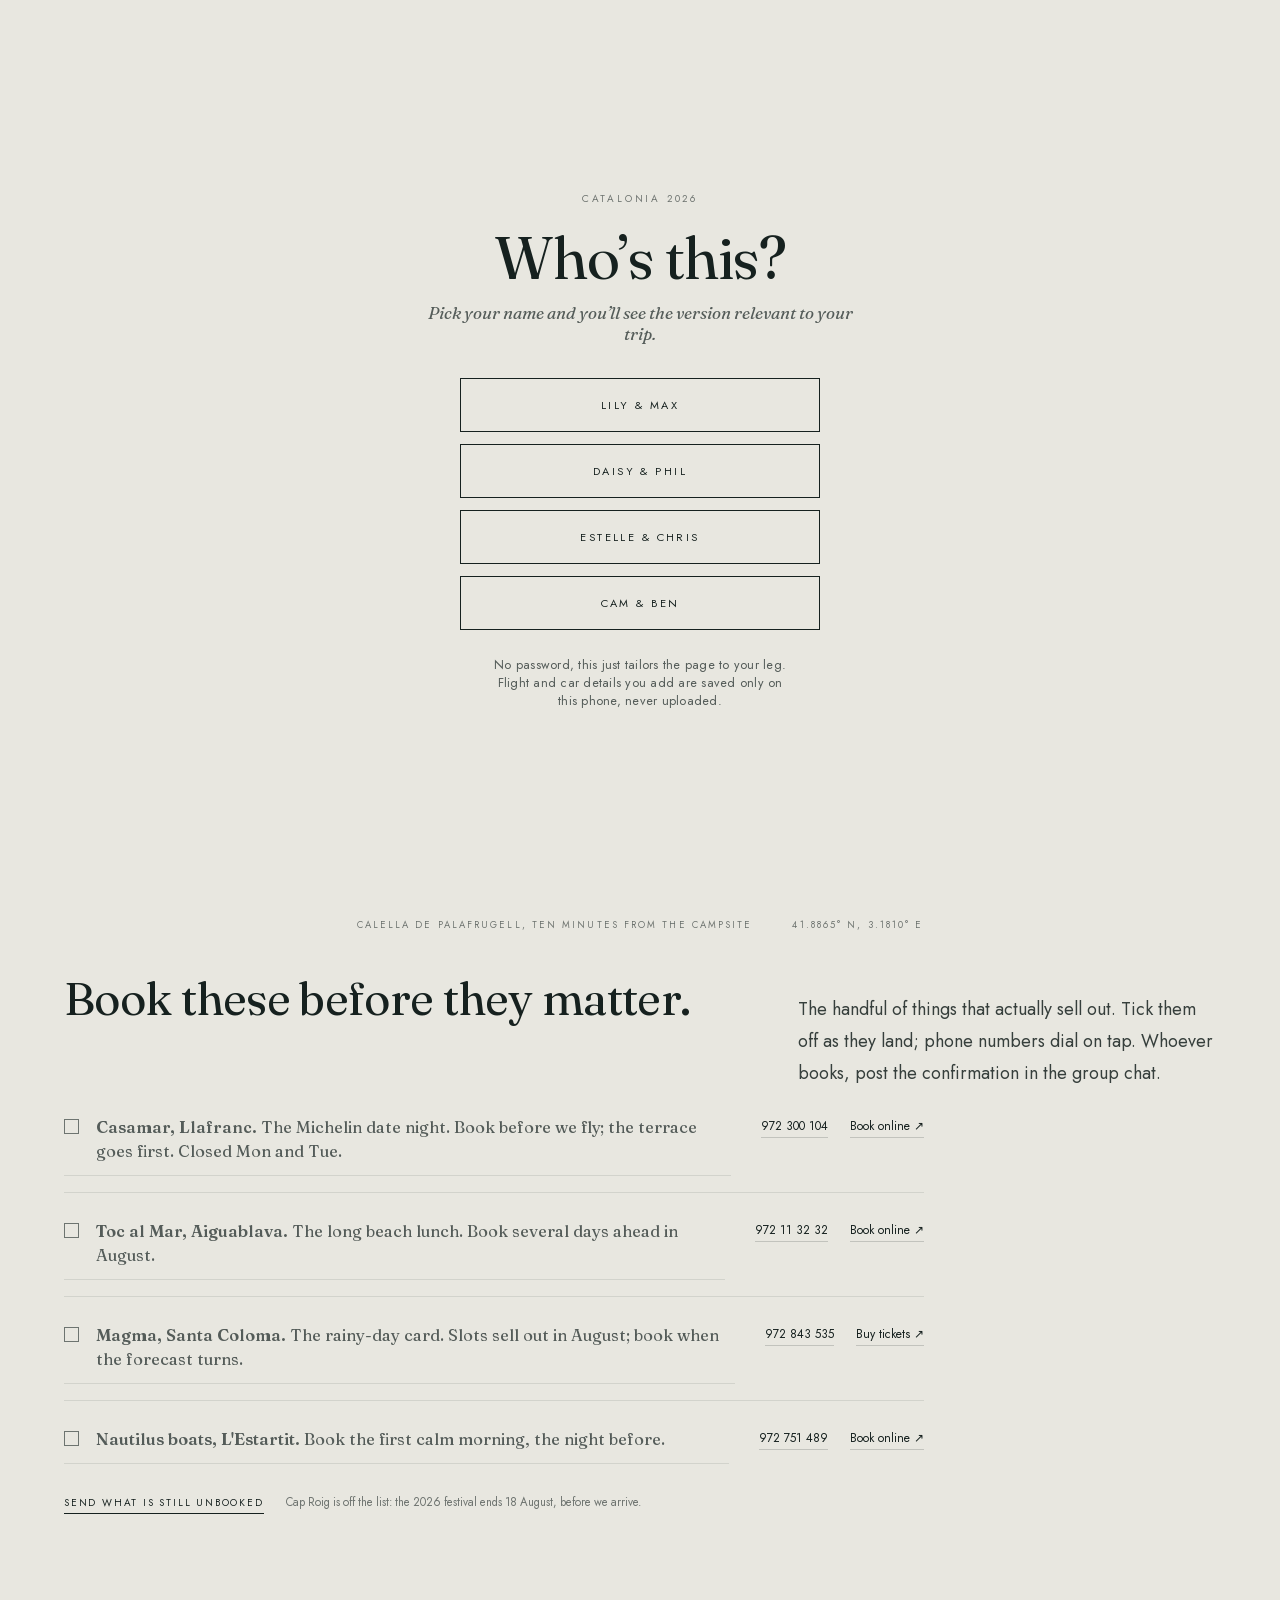
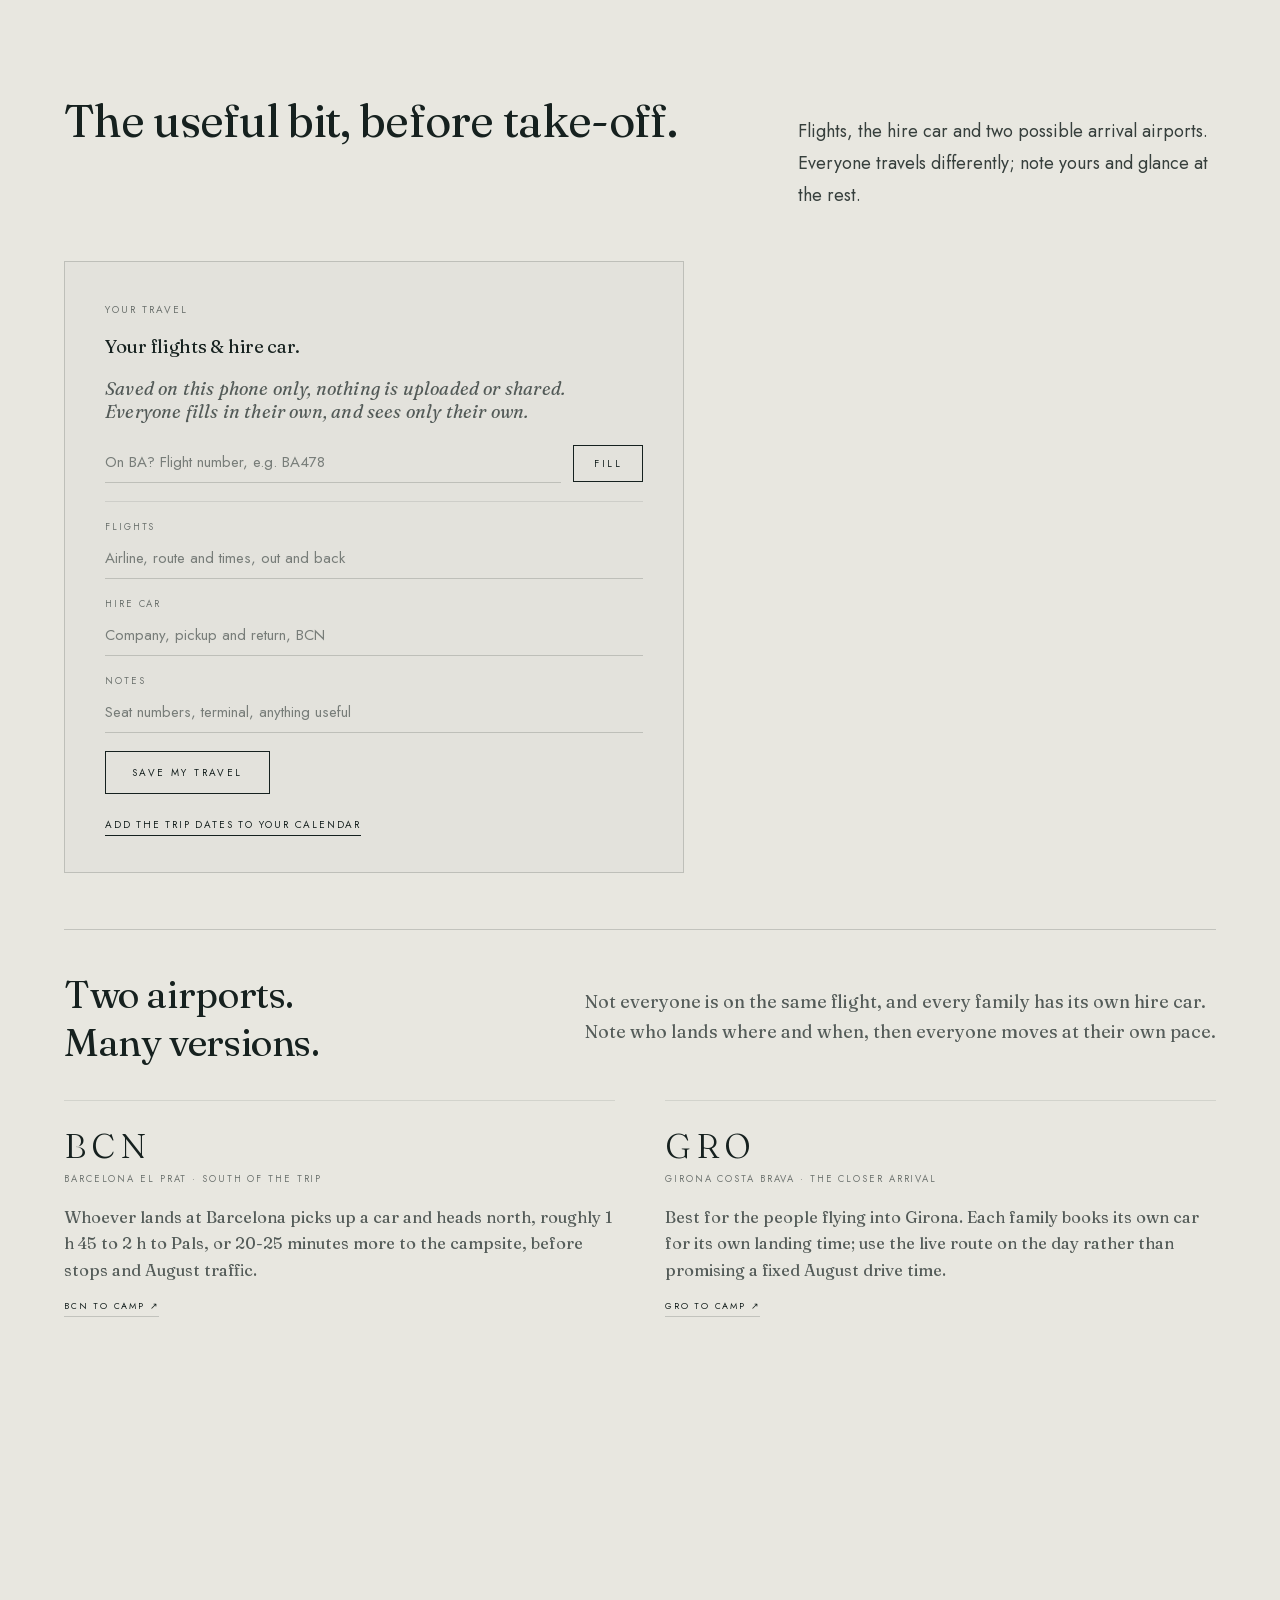
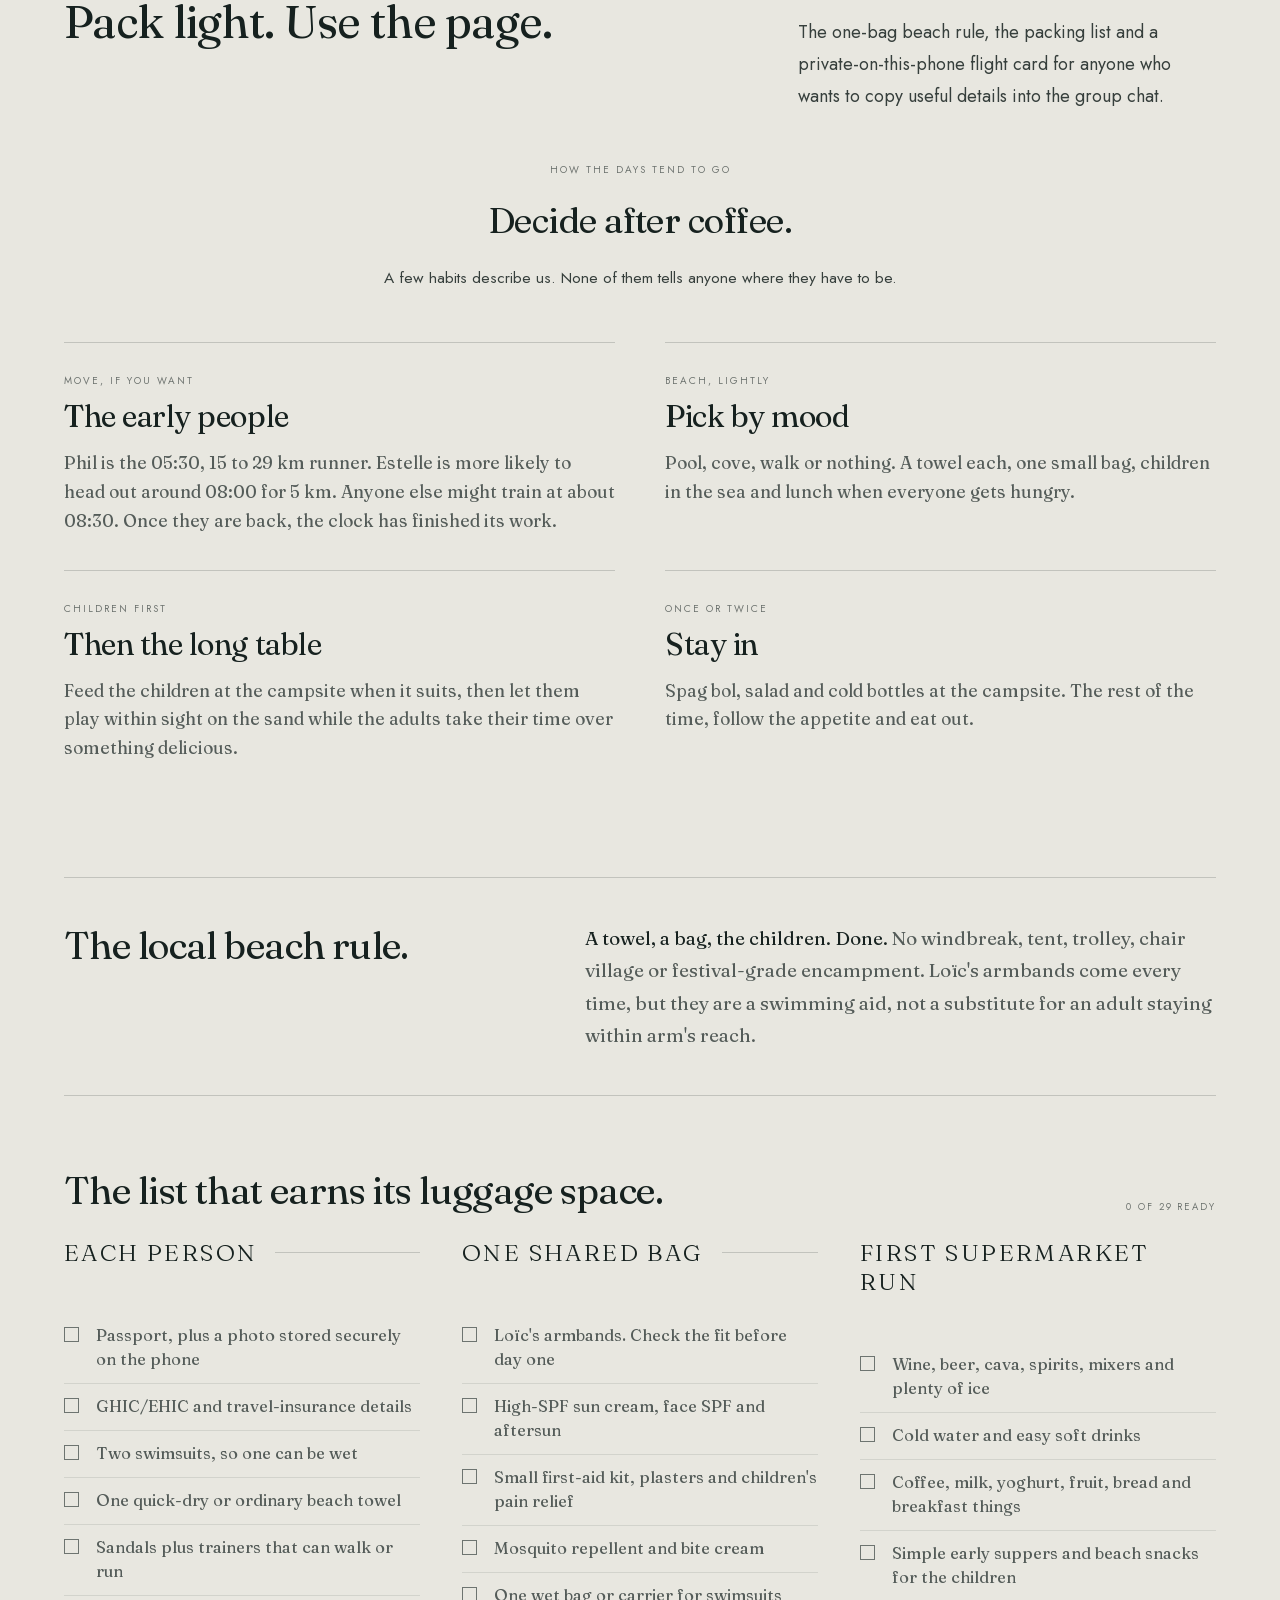
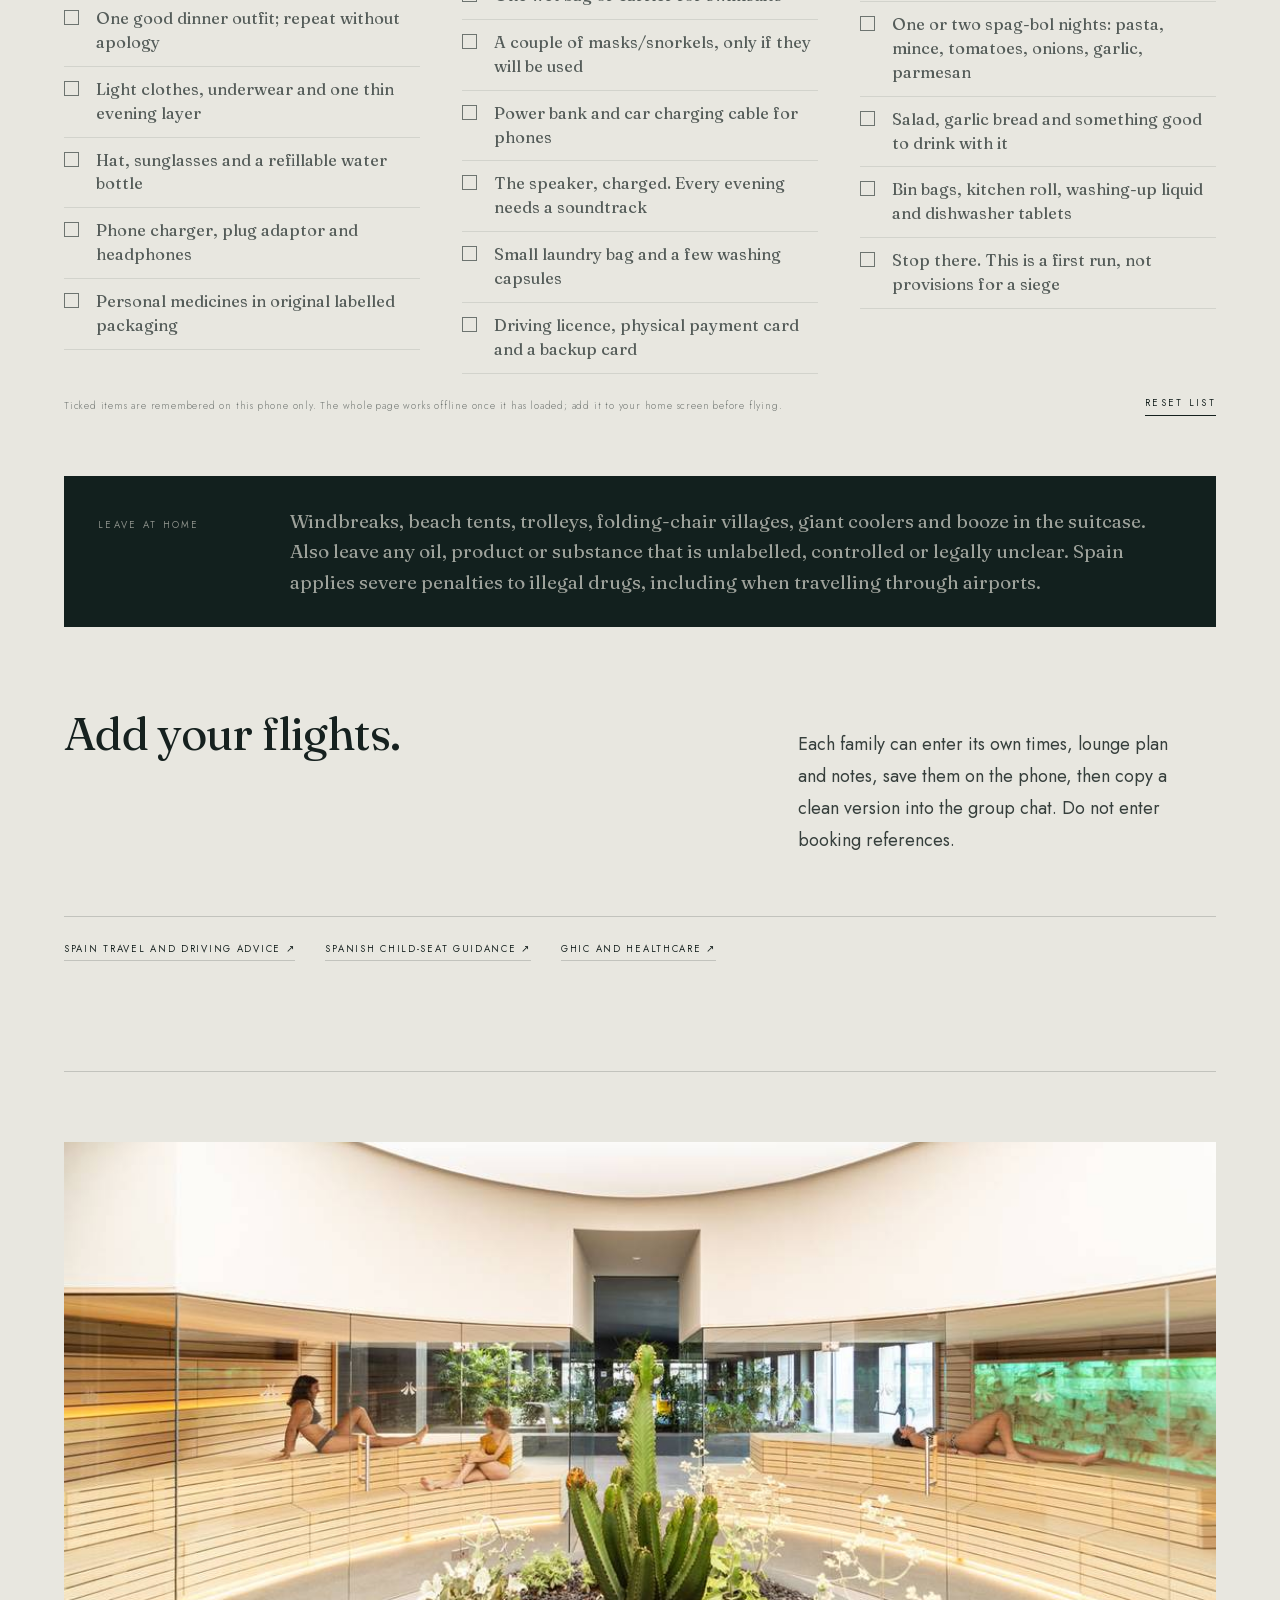
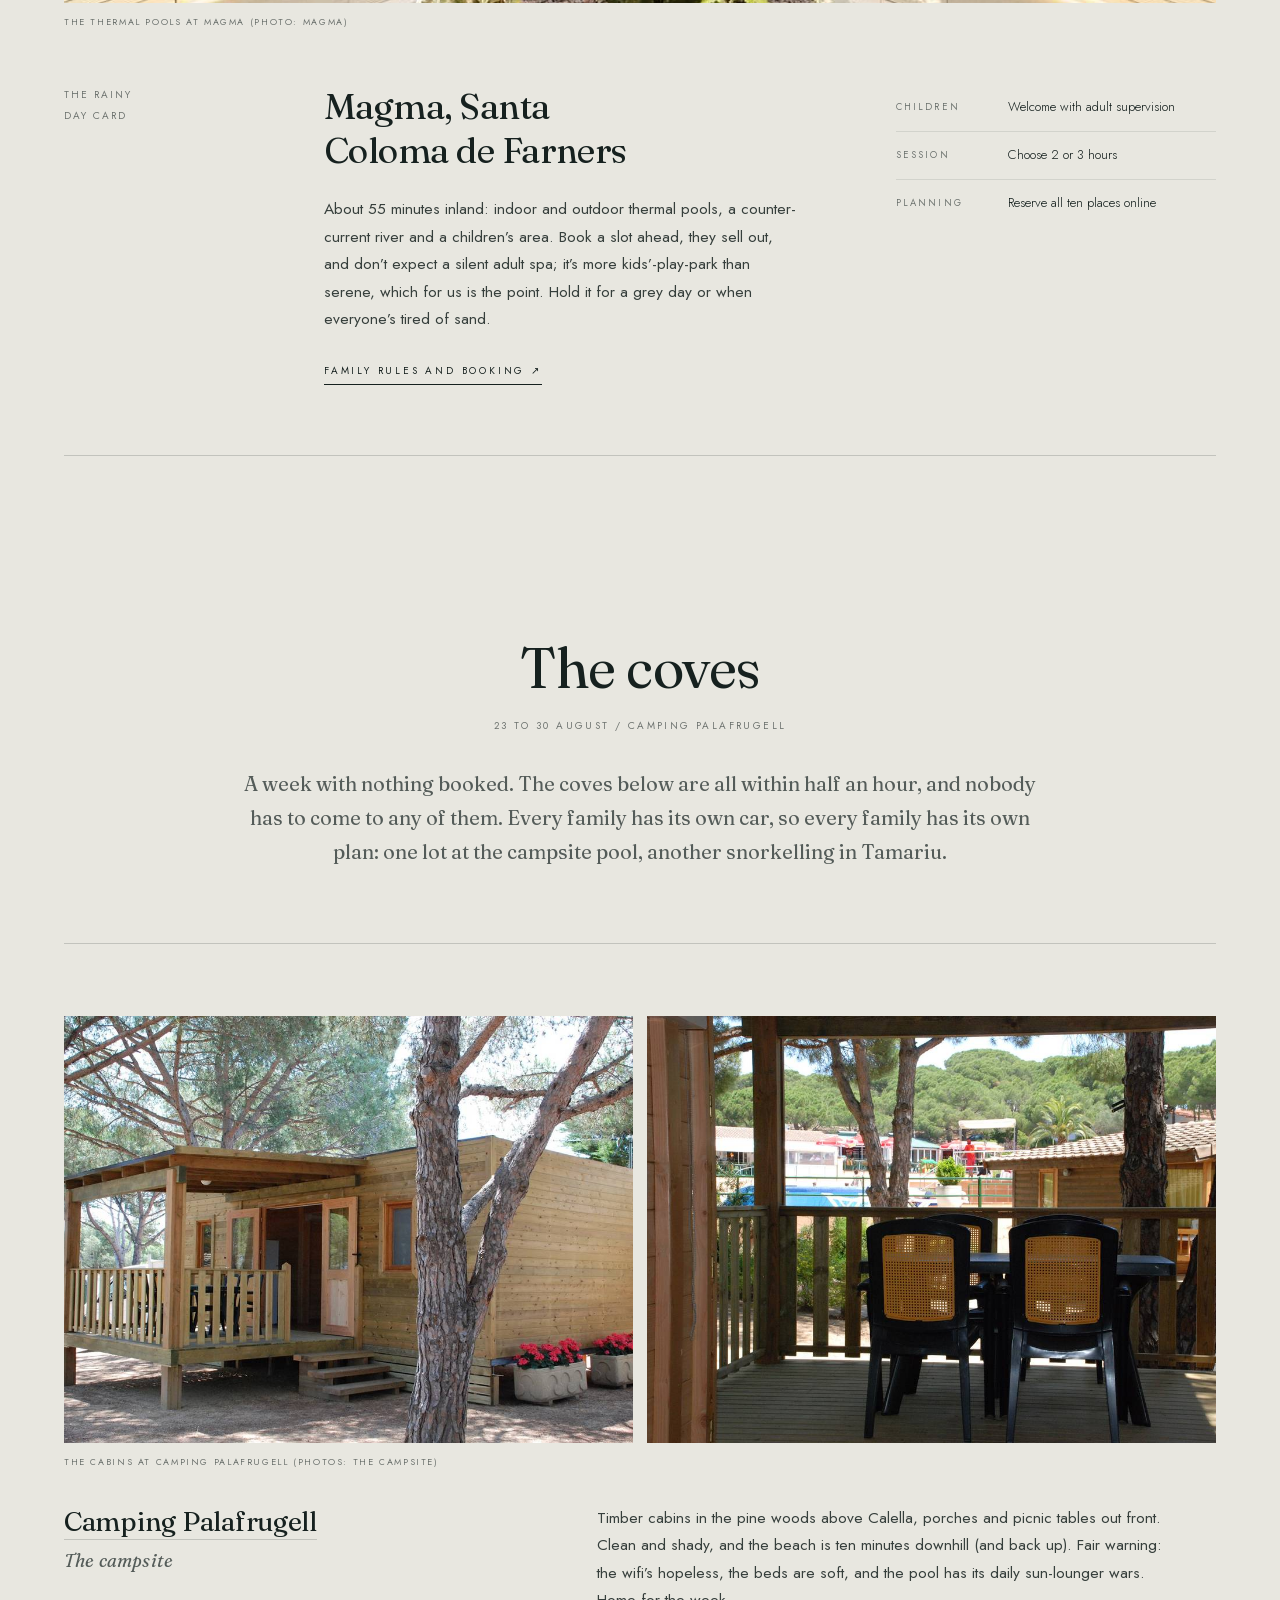
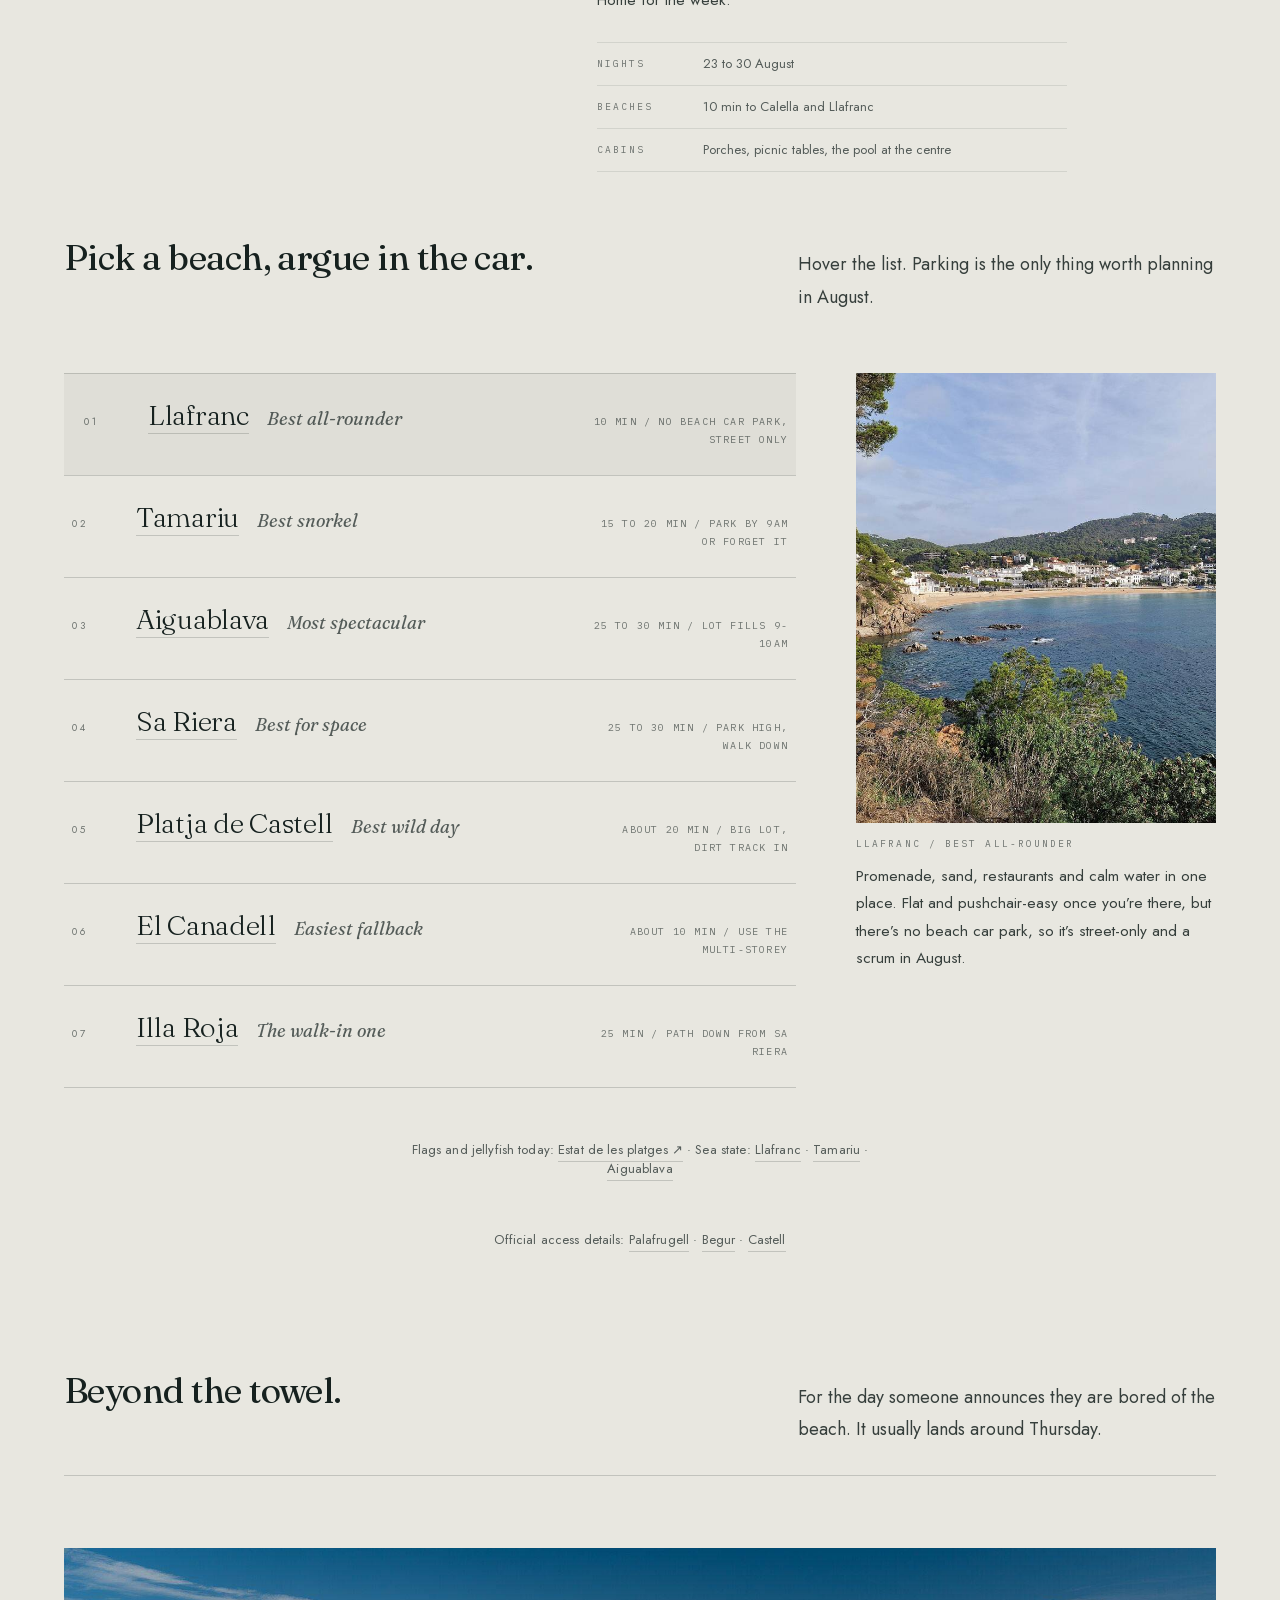
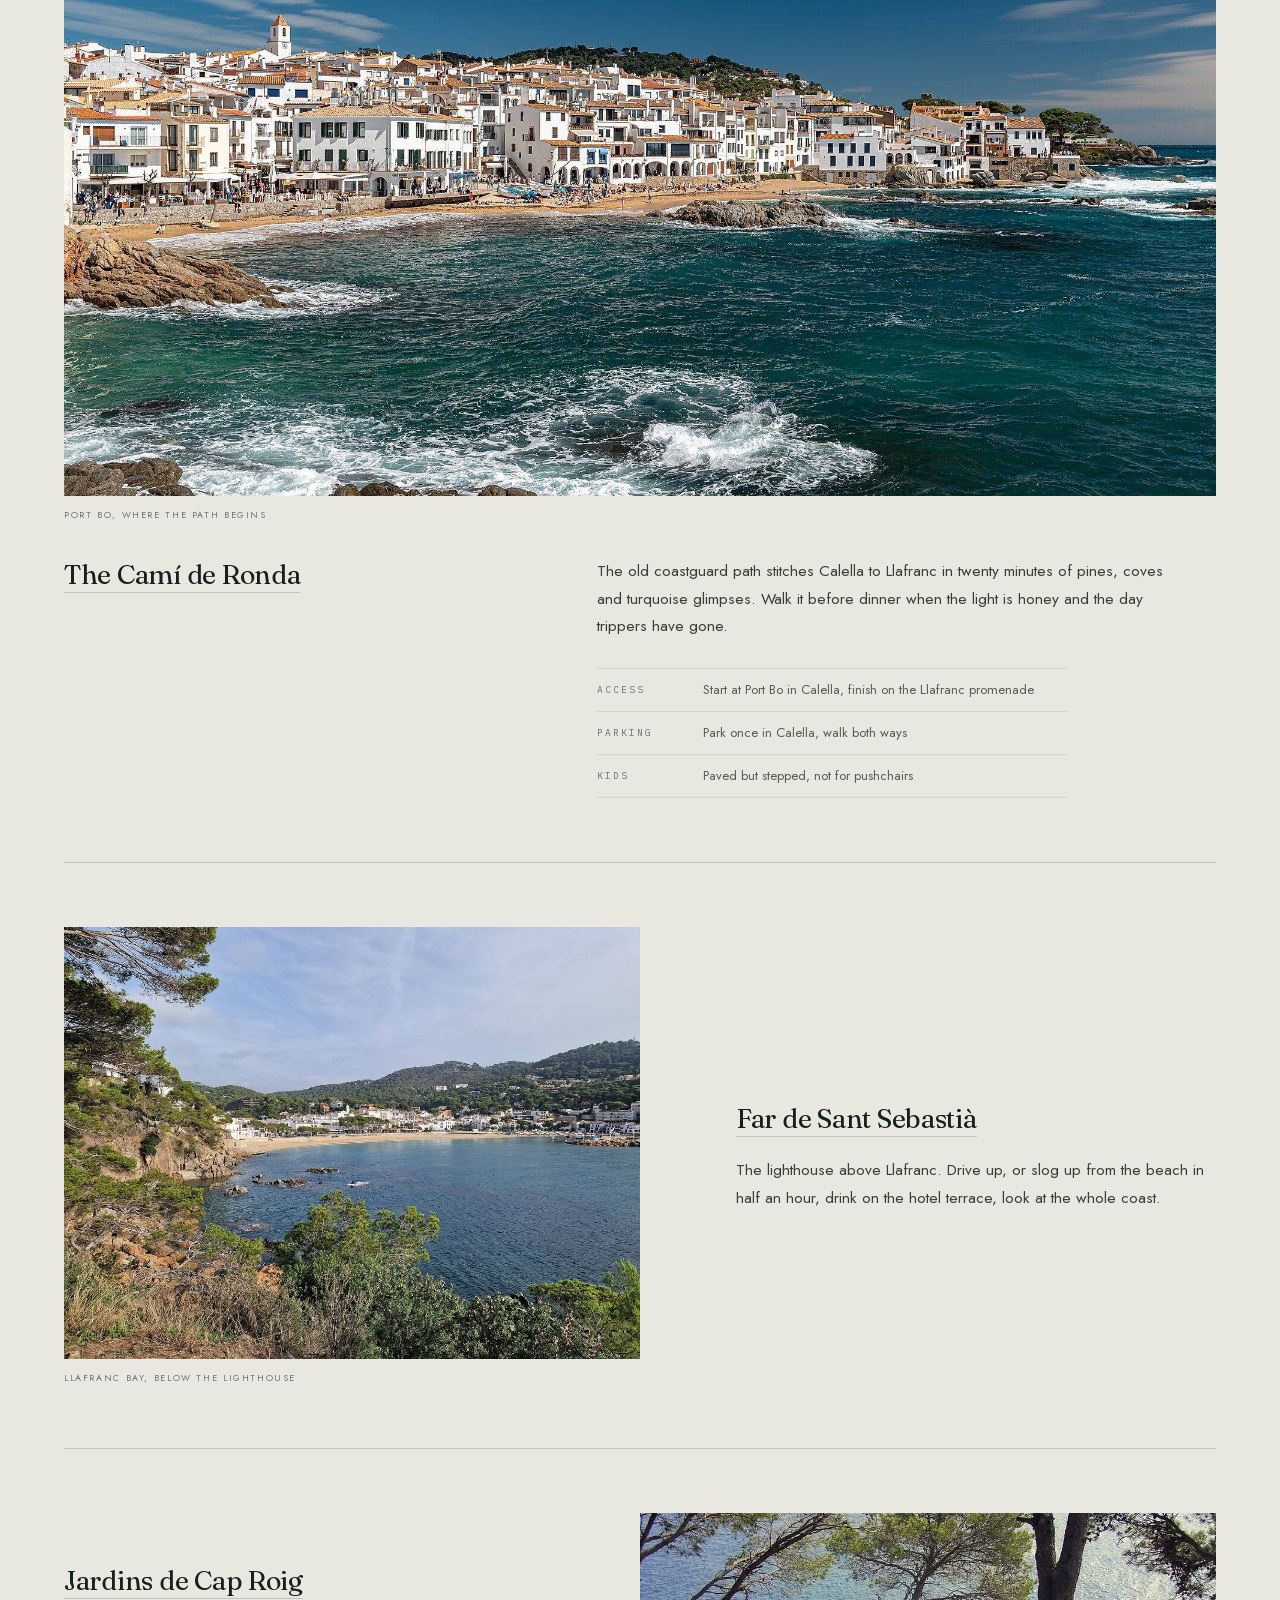
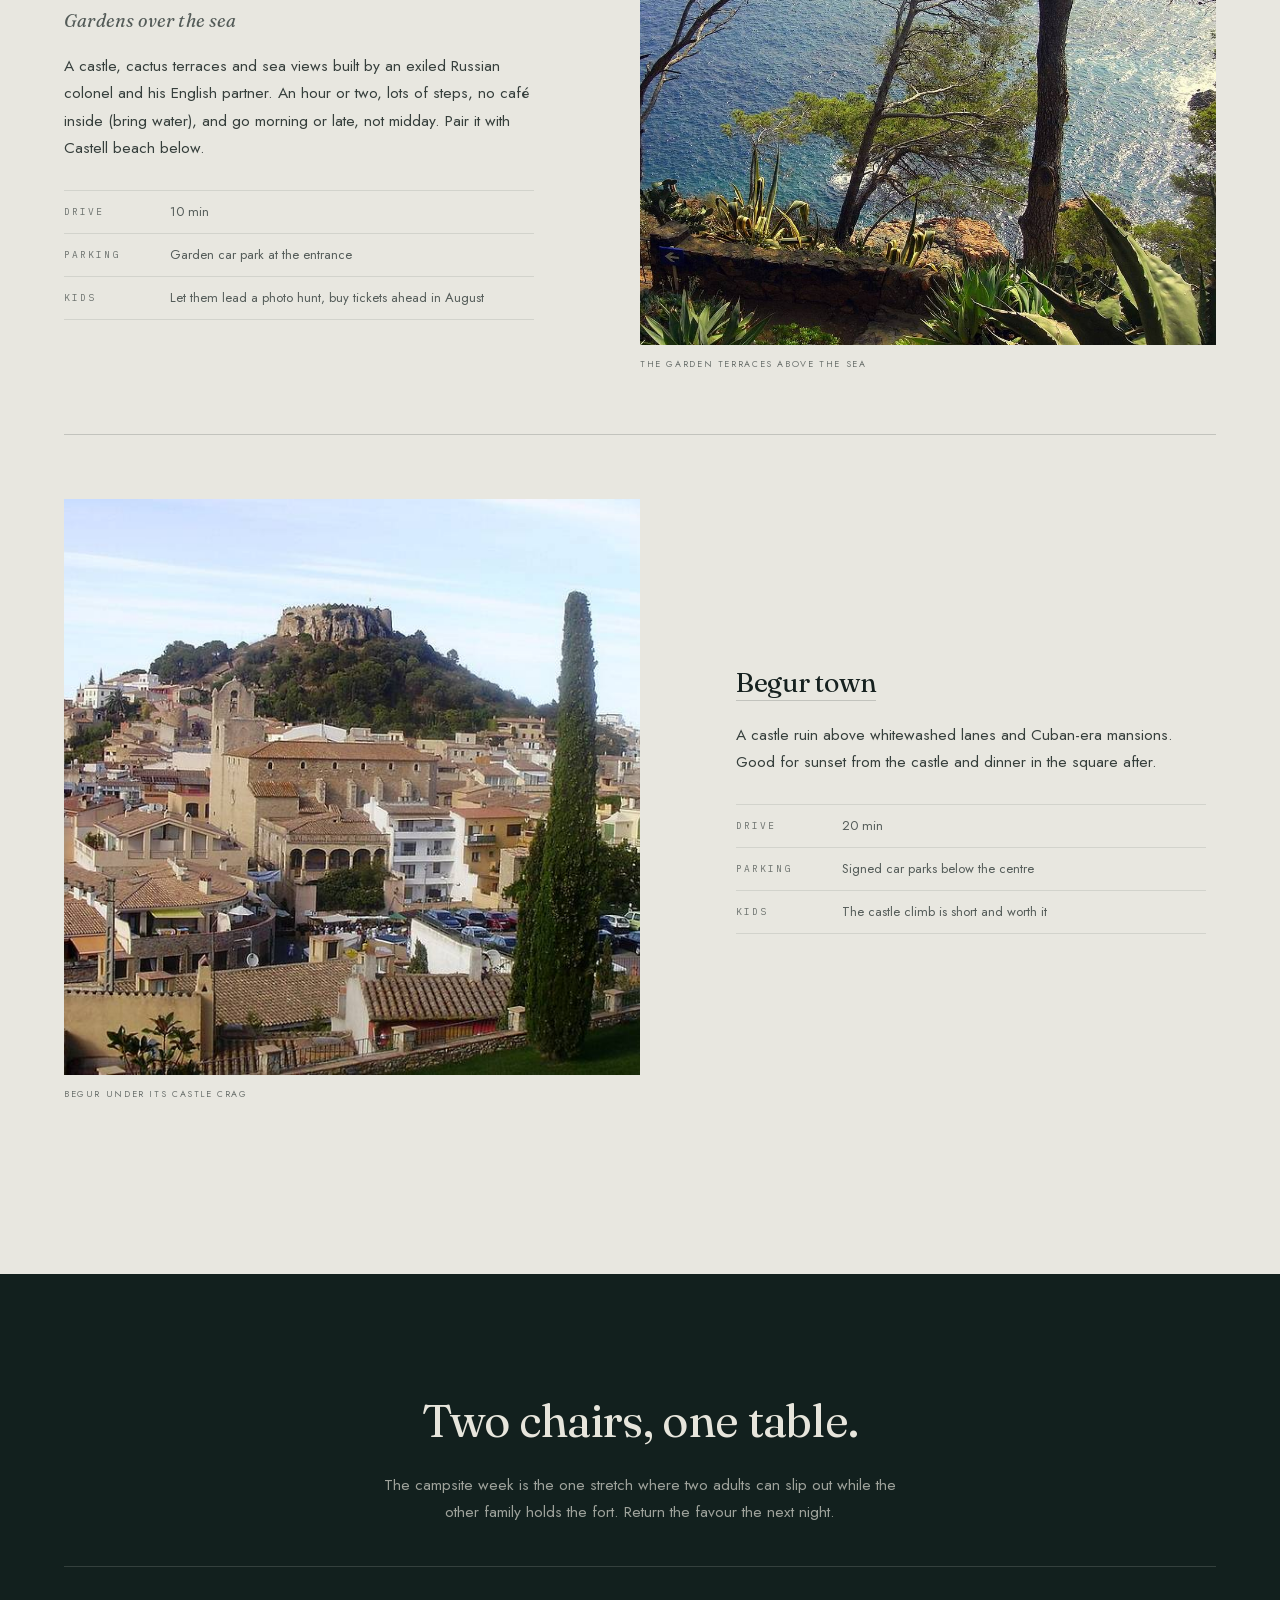
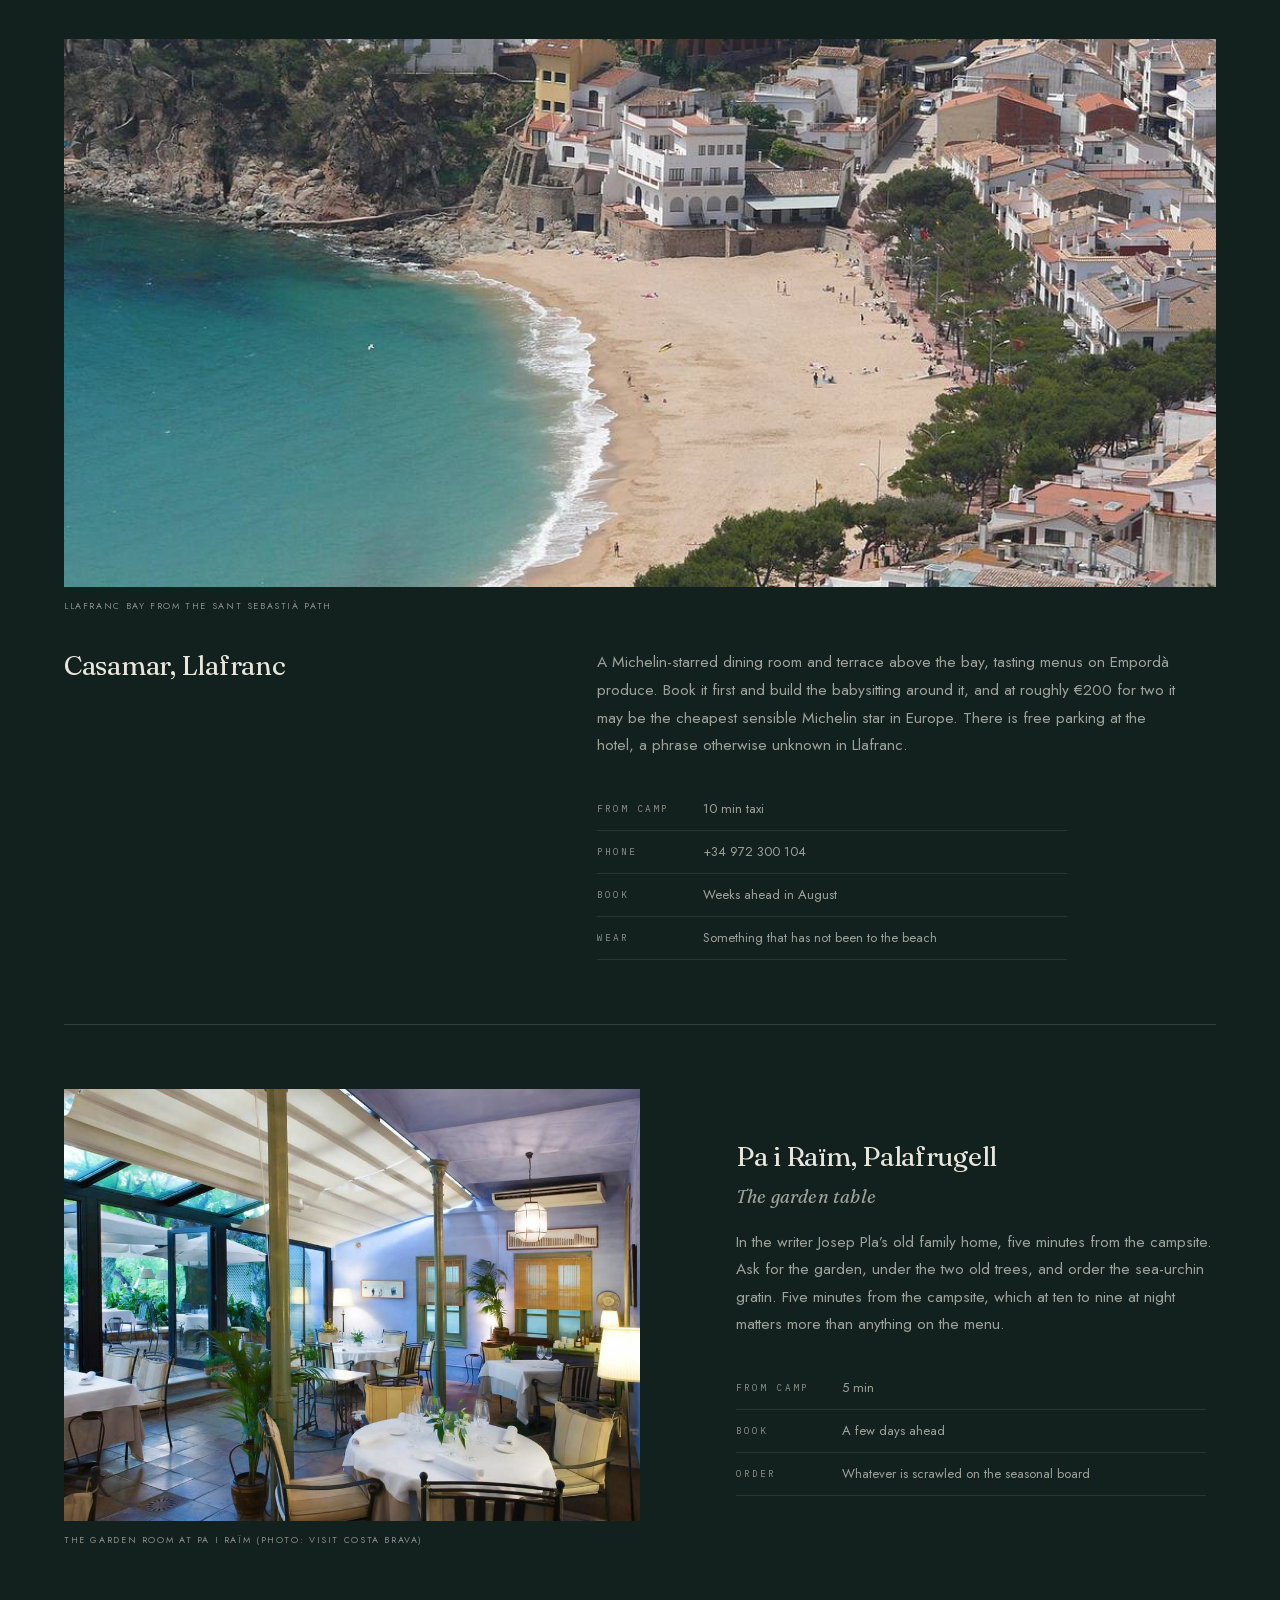
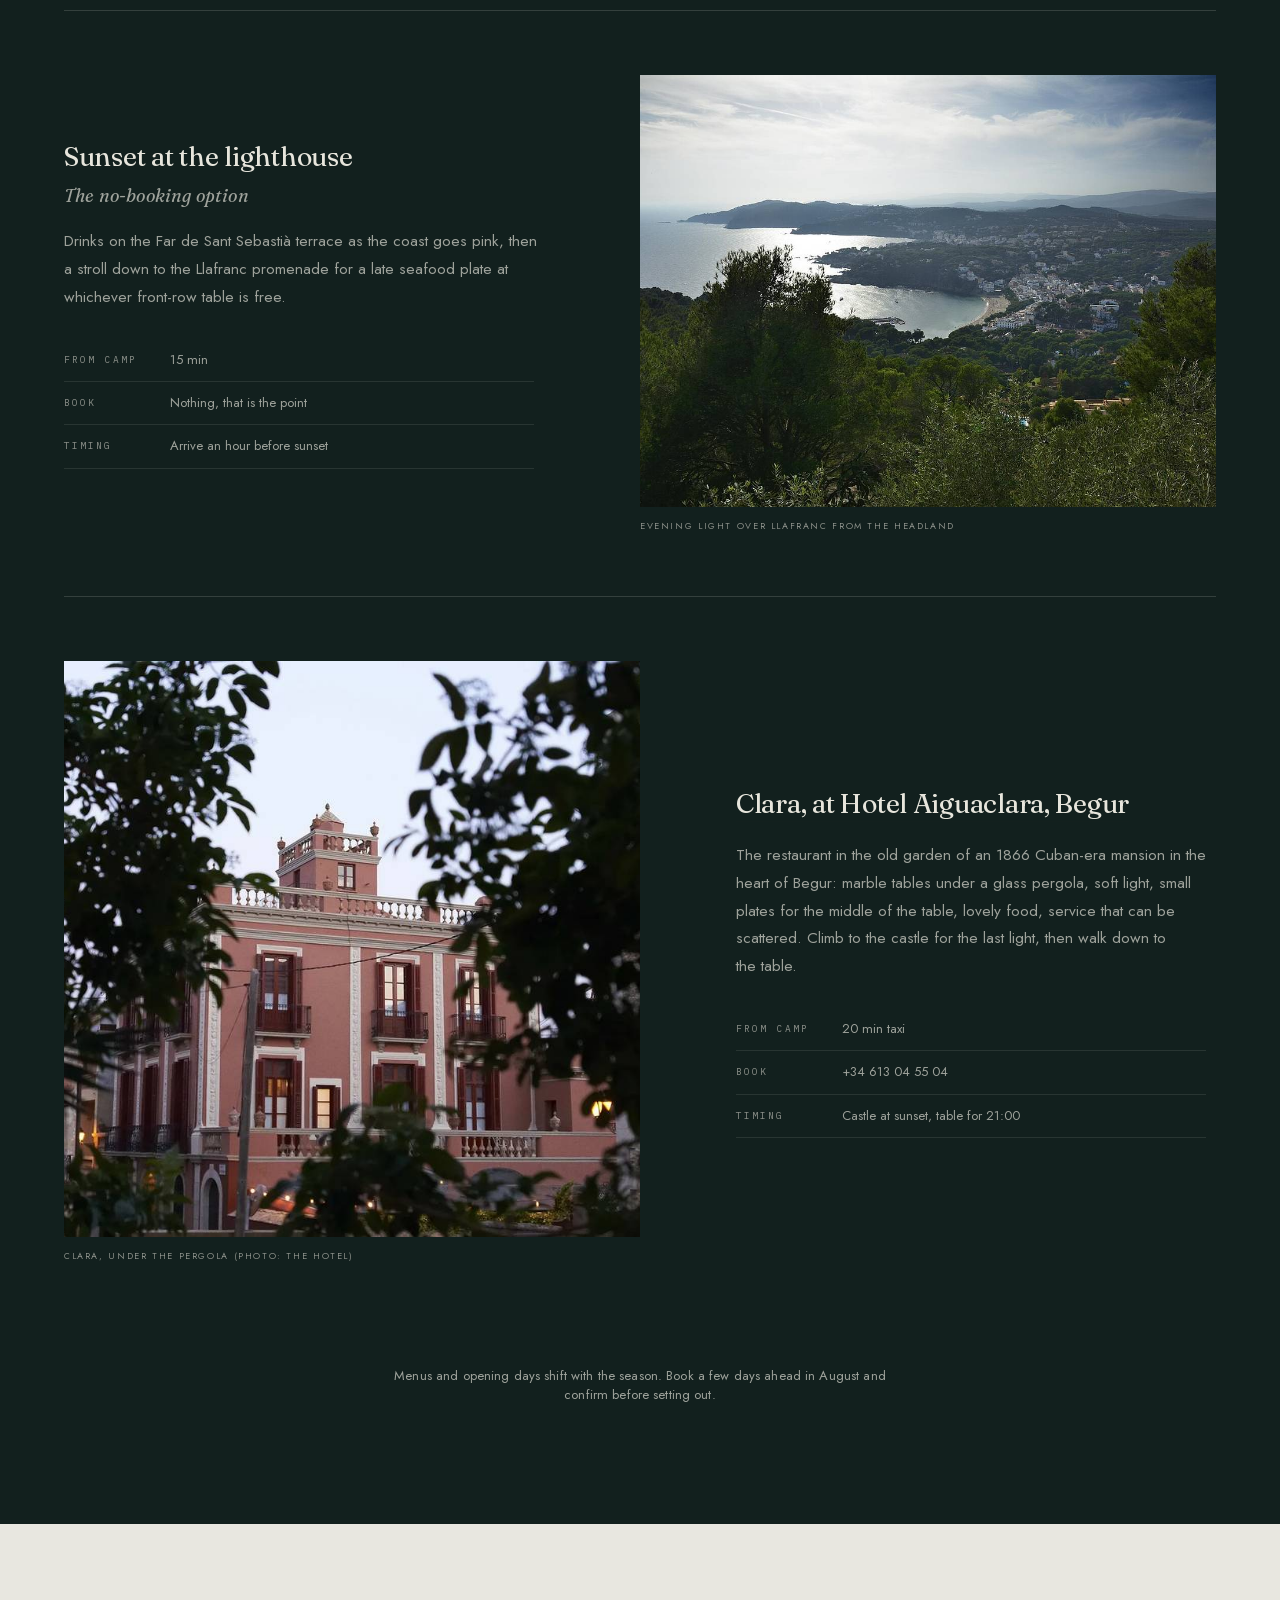
==== commit d5045ad9: "Make it a tool: booking countdown, offline PWA, today card, WhatsApp bridge, emergency card, calenda" ====
--- a/couples/index.html
+++ b/couples/index.html
@@ -6,6 +6,11 @@
 <meta name="theme-color" content="#fbf9f4">
 <meta name="description" content="Pals, the coves, the campsite week and the runner's pages. Family notes for Catalonia, August 2026.">
 <link rel="stylesheet" href="assets/leaflet/leaflet.css">
+<link rel="manifest" href="manifest.webmanifest">
+<meta name="theme-color" content="#e8e7e0">
+<link rel="apple-touch-icon" href="assets/apple-touch-icon.png">
+<meta name="apple-mobile-web-app-capable" content="yes">
+<meta name="apple-mobile-web-app-status-bar-style" content="default">
 <title>Catalonia 2026 · Family notes</title>
 <style>
 /* latin-ext */
@@ -551,6 +556,24 @@
 .dark-footnote { color: var(--dark-60); }
 .packing-local, .flight-privacy { font-size: 12.5px; letter-spacing: 0.02em; color: var(--ink-60); }
 .your-travel input::placeholder, .own-form input::placeholder { font-family: var(--sans); font-style: normal; font-weight: 400; color: rgba(22,33,31,0.52); opacity: 1; }
+.today-sec { padding-top: 34px; padding-bottom: 0; }
+.today-card { border: 1px solid var(--rule); background: rgba(22,33,31,0.02); padding: 26px 30px; max-width: 720px; margin: 0 auto; }
+.today-head { display: flex; flex-wrap: wrap; align-items: baseline; gap: 10px 26px; }
+.today-line { font-family: var(--mono); font-size: 12px; letter-spacing: 0.06em; color: var(--ink); }
+.today-tips { list-style: none; margin: 14px 0 0; padding: 0; }
+.today-tips li { font-family: var(--sans); font-weight: 400; font-size: 14.5px; line-height: 1.6; color: rgba(22,33,31,0.85); padding: 7px 0; border-top: 1px solid var(--rule-soft); }
+.today-tips li:first-child { border-top: 0; }
+.today-foot { display: flex; flex-wrap: wrap; align-items: baseline; gap: 10px 22px; margin-top: 14px; }
+.today-share, .wa-share, .ics-add { background: none; border: 0; border-bottom: 1px solid var(--ink); color: var(--ink); font-family: var(--sans); font-size: 10px; letter-spacing: 0.18em; text-transform: uppercase; cursor: pointer; padding: 0 0 3px; }
+.today-note { font-family: var(--sans); font-size: 11.5px; color: var(--ink-45); }
+.cal-row { margin-top: 18px; }
+.bookings-sec { padding-top: 40px; }
+.book-list { max-width: 860px; }
+.book-row { display: flex; flex-wrap: wrap; justify-content: space-between; align-items: baseline; gap: 8px 30px; padding: 16px 0; border-top: 1px solid var(--rule-soft); }
+.book-row:first-child { border-top: 0; }
+.book-row .pack-item { flex: 1 1 420px; }
+.book-links { display: flex; gap: 22px; font-family: var(--sans); font-size: 12px; }
+.book-links a { border-bottom: 1px solid var(--rule); padding-bottom: 2px; white-space: nowrap; }
 .hero-dates, .beach-drive, .beach-cap, .map-drive, .map-active-drive, .fact-k, .wp-label, .run-stat-k, .wx-day, .wx-rain, .wx-sea { font-family: var(--mono); }
 .spot-body, .beach-note, .run-body, .aside-main p, .split > p { font-family: var(--sans); font-weight: 400; font-style: normal; font-size: 15.5px; line-height: 1.78; color: rgba(22,33,31,0.85); }
 .own-form input, .your-travel input { font-family: var(--sans); font-weight: 400; font-size: 15px; }
@@ -632,6 +655,53 @@
 </section>
 <div class="hero-capline"><span>Calella de Palafrugell, ten minutes from the campsite</span><span>41.8865° N, 3.1810° E</span></div>
 
+<section id="today" class="wrap today-sec" hidden>
+  <div class="today-card">
+    <div class="today-head">
+      <div class="eyebrow">Today</div>
+      <div class="today-line" id="today-line"></div>
+    </div>
+    <ul class="today-tips" id="today-tips"></ul>
+    <div class="today-foot">
+      <button type="button" class="today-share" id="today-share">Send to the group chat</button>
+      <span class="today-note" id="today-note"></span>
+    </div>
+  </div>
+</section>
+
+<section id="bookings" class="wrap bookings-sec">
+  <div class="split asym" data-reveal>
+    <h2>Book these before they matter.</h2>
+    <p>The handful of things that actually sell out. Tick them off as they land; phone numbers dial on tap. Whoever books, post the confirmation in the group chat.</p>
+  </div>
+  <div class="book-list" data-reveal>
+    <div class="book-row" data-book="casamar">
+      <label class="pack-item"><input type="checkbox" data-book-key="casamar"><span><strong>Casamar, Llafranc.</strong> The Michelin date night. Book before we fly; the terrace goes first. Closed Mon and Tue.</span></label>
+      <div class="book-links"><a href="tel:+34972300104">972 300 104</a><a href="https://module.lafourchette.com/en_GB/module/76149-b057c" target="_blank" rel="noopener">Book online ↗</a></div>
+    </div>
+    <div class="book-row" data-book="tocalmar">
+      <label class="pack-item"><input type="checkbox" data-book-key="tocalmar"><span><strong>Toc al Mar, Aiguablava.</strong> The long beach lunch. Book several days ahead in August.</span></label>
+      <div class="book-links"><a href="tel:+34972113232">972 11 32 32</a><a href="https://tocalmar.myrestoo.net/en/reservar" target="_blank" rel="noopener">Book online ↗</a></div>
+    </div>
+    <div class="book-row" data-leg="pals" style="display:none" data-book="sapunta">
+      <label class="pack-item"><input type="checkbox" data-book-key="sapunta"><span><strong>Sa Punta, Platja de Pals.</strong> The Pals lunch. Bookings answered slowly, so phone.</span></label>
+      <div class="book-links"><a href="tel:+34972636410">972 636 410</a><a href="https://widget.thefork.com/en/c88e5ffb-0e0b-4965-8e17-7ff91caf90ee" target="_blank" rel="noopener">Book online ↗</a></div>
+    </div>
+    <div class="book-row" data-book="magma">
+      <label class="pack-item"><input type="checkbox" data-book-key="magma"><span><strong>Magma, Santa Coloma.</strong> The rainy-day card. Slots sell out in August; book when the forecast turns.</span></label>
+      <div class="book-links"><a href="tel:+34972843535">972 843 535</a><a href="https://www.magma-cat.com/en/buy-ticket-magma/" target="_blank" rel="noopener">Buy tickets ↗</a></div>
+    </div>
+    <div class="book-row" data-book="nautilus">
+      <label class="pack-item"><input type="checkbox" data-book-key="nautilus"><span><strong>Nautilus boats, L'Estartit.</strong> Book the first calm morning, the night before.</span></label>
+      <div class="book-links"><a href="tel:+34972751489">972 751 489</a><a href="https://booking.nautilus.es/" target="_blank" rel="noopener">Book online ↗</a></div>
+    </div>
+  </div>
+  <div class="today-foot" data-reveal>
+    <button type="button" class="wa-share" id="book-share">Send what is still unbooked</button>
+    <span class="today-note">Cap Roig is off the list: the 2026 festival ends 18 August, before we arrive.</span>
+  </div>
+</section>
+
 <section id="travel" class="wrap trip-kit travel-hub">
   <div class="split asym" data-reveal>
     <h2>The useful bit, before take-off.</h2>
@@ -654,6 +724,7 @@
       <button type="submit">Save my travel</button>
     </form>
     <div id="travel-saved"></div>
+    <div class="cal-row"><a class="ics-add" id="cal-ics" download="catalonia-2026.ics" href="#">Add the trip dates to your calendar</a></div>
   </div>
 
   <div class="arrival-board" data-reveal>
@@ -870,6 +941,7 @@
       <p class="beach-note" id="beach-note">Promenade, sand, restaurants and calm water in one place. Flat and pushchair-easy once you’re there, but there’s no beach car park, so it’s street-only and a scrum in August.</p>
     </div>
   </div>
+  <div class="sources-line">Flags and jellyfish today: <a href="https://interior.gencat.cat/ca/arees_dactuacio/proteccio_civil/estatplatges/" target="_blank" rel="noopener">Estat de les platges ↗</a> · Sea state: <a href="https://www.meteo.cat/prediccio/platges/palafrugell-de-llafranc" target="_blank" rel="noopener">Llafranc</a> · <a href="https://www.meteo.cat/prediccio/platges/palafrugell-de-tamariu" target="_blank" rel="noopener">Tamariu</a> · <a href="https://www.meteo.cat/prediccio/platges/begur-daiguablava" target="_blank" rel="noopener">Aiguablava</a></div>
   <div class="sources-line">Official access details: <a href="https://visitpalafrugell.cat/en/beaches-and-routes/" target="_blank" rel="noopener">Palafrugell</a> · <a href="https://visitbegur.cat/en/discover/beaches/" target="_blank" rel="noopener">Begur</a> · <a href="https://visitpalamos.cat/en/platja-de-castell/" target="_blank" rel="noopener">Castell</a></div>
 
   <div class="split asym sub towel" data-reveal>
@@ -982,10 +1054,10 @@
 </article>
 <article class="spot-row" data-reveal>
   <figure class="row-fig"><img src="assets/lily-caproig.jpg" alt="A night at Cap Roig" loading="lazy"><figcaption>The gardens at Cap Roig (photo: Visit Costa Brava)</figcaption></figure>
-  <div class="row-txt"><h3><a href="https://www.instagram.com/explore/tags/caproig/" target="_blank" rel="noopener">A night at Cap Roig</a></h3><div class="spot-tag">Concerts in the gardens</div><p class="spot-body">Each summer the Cap Roig Festival stages its concerts in the castle gardens above the sea. An evening that starts with cava on the terraces and ends under the pines with the coast lit below.</p>
+  <div class="row-txt"><h3><a href="https://www.instagram.com/explore/tags/caproig/" target="_blank" rel="noopener">A night at Cap Roig</a></h3><div class="spot-tag">Concerts in the gardens</div><p class="spot-body">The festival in the castle gardens is the famous night out here, but the 2026 run ends on 18 August, two days before we land. This one waits for another year; the gardens are still worth a daytime wander.</p>
 <div class="spot-facts">
 <div class="fact-row"><div class="fact-k">Drive</div><div class="fact-v">10 min</div></div>
-<div class="fact-row"><div class="fact-k">Book</div><div class="fact-v">Check the August programme early, good seats go first</div></div>
+<div class="fact-row"><div class="fact-k">2026</div><div class="fact-v">Concerts finished 18 Aug, gardens open in the day</div></div>
 </div></div>
 </article>
 <article class="spot-row rev" data-reveal>
@@ -1332,7 +1404,7 @@
     </fieldset>
   </div>
   <div class="packing-tools">
-    <div class="packing-local">Ticked items are remembered on this phone only.</div>
+    <div class="packing-local">Ticked items are remembered on this phone only. The whole page works offline once it has loaded; add it to your home screen before flying.</div>
     <button class="trip-reset" id="packing-reset" type="button">Reset list</button>
   </div>
 
@@ -1403,6 +1475,39 @@
   </div>
   <div id="weather-days" class="wx-days"><div class="wx-loading">Reading the sky…</div></div>
   <p class="light-footnote">Forecast: Open-Meteo best-match model blend. Beyond day seven the models drift; check again nearer the time.</p>
+</section>
+
+<section id="help" class="wrap help-sec">
+  <div class="split asym" data-reveal>
+    <h2>If something goes wrong.</h2>
+    <p>The screen to know before you need it. It works offline; numbers dial on tap.</p>
+  </div>
+  <div class="arr-grid" data-reveal>
+    <div class="arr-card">
+      <div class="arr-h">Emergencies</div>
+      <div class="arr-row"><span>Anything urgent</span><span><a href="tel:112">112</a>, one number for police, fire, ambulance; English spoken</span></div>
+      <div class="arr-row"><span>Health advice</span><span><a href="tel:061">061</a>, Salut Respon, 24 h nurse and doctor line</span></div>
+      <div class="arr-row"><span>Medical centre</span><span>CAP de Palafrugell, Carrer d'Àngel Guimerà 6 · <a href="tel:+34972610607">972 610 607</a>, urgències 24 h</span></div>
+    </div>
+    <div class="arr-card">
+      <div class="arr-h">Pharmacies</div>
+      <div class="arr-row"><span>Calella</span><span>Farmàcia Pou Juanola, C. Pirroig 23 · <a href="tel:+34972615859">972 615 859</a></span></div>
+      <div class="arr-row"><span>Llafranc</span><span>Farmàcia Mendieta, C. Francesc de Blanes 44 · <a href="tel:+34972302770">972 302 770</a></span></div>
+      <div class="arr-note">Summer hours run to about 9pm; the door sign lists the on-duty (de guàrdia) rota.</div>
+    </div>
+    <div class="arr-card">
+      <div class="arr-h">Taxis</div>
+      <div class="arr-row"><span>Taxi Claus</span><span><a href="tel:+34663731841">663 731 841</a></span></div>
+      <div class="arr-row"><span>Masca Taxi</span><span><a href="tel:+34972301123">972 301 123</a> / <a href="tel:+34659936772">659 936 772</a></span></div>
+      <div class="arr-note">Book the ride home before dinner, not after it. Taxis around Llafranc at 11pm are scarce.</div>
+    </div>
+    <div class="arr-card">
+      <div class="arr-h">For the taxi driver</div>
+      <div class="arr-row"><span>Say</span><span>Càmping Calella de Palafrugell, Carrer de Fuerteventura, Calella de Palafrugell</span></div>
+      <div class="arr-row"><span>Campsite</span><span><a href="tel:+34972615116">972 615 116</a></span></div>
+      <div class="arr-note">Once the hire cars are collected, add each plate to your travel notes above so it is on the phone.</div>
+    </div>
+  </div>
 </section>
 
 <section id="trip-map" class="dark-section trip-map">
@@ -1797,6 +1902,88 @@
 
 <script>
 (function () {
+  if ('serviceWorker' in navigator) { navigator.serviceWorker.register('sw.js').catch(function () {}); }
+
+  window.cat26Share = function (text) {
+    if (navigator.share) { navigator.share({ text: text }).catch(function () {}); return; }
+    window.open('https://wa.me/?text=' + encodeURIComponent(text), '_blank', 'noopener');
+  };
+
+  document.querySelectorAll('[data-book-key]').forEach(function (cb) {
+    var k = 'cat26_book_' + cb.getAttribute('data-book-key');
+    try { cb.checked = localStorage.getItem(k) === '1'; } catch (e) {}
+    cb.addEventListener('change', function () { try { localStorage.setItem(k, cb.checked ? '1' : '0'); } catch (e) {} });
+  });
+  var bookShare = document.getElementById('book-share');
+  if (bookShare) bookShare.addEventListener('click', function () {
+    var left = [];
+    document.querySelectorAll('.book-row').forEach(function (r) {
+      if (getComputedStyle(r).display === 'none') return;
+      var cb = r.querySelector('[data-book-key]');
+      if (cb && !cb.checked) {
+        var name = r.querySelector('strong').textContent.replace(/\.$/, '');
+        var tel = r.querySelector('.book-links a[href^="tel:"]');
+        left.push(name + (tel ? ' (' + tel.textContent + ')' : ''));
+      }
+    });
+    cat26Share(left.length ? 'Still to book for Catalonia: ' + left.join('; ') + '. Whoever books one, post the confirmation here.' : 'Everything on the booking list is done.');
+  });
+
+  var sec = document.getElementById('today');
+  var lineEl = document.getElementById('today-line');
+  var tipsEl = document.getElementById('today-tips');
+  var noteEl = document.getElementById('today-note');
+  if (!sec || !window.fetch) return;
+  var WXW = {0:'clear',1:'clear',2:'sun and cloud',3:'overcast',45:'fog',48:'fog',51:'drizzle',53:'drizzle',55:'drizzle',61:'light rain',63:'rain',65:'heavy rain',80:'showers',81:'showers',82:'heavy showers',95:'storms',96:'storms',99:'storms'};
+  function madridNow() {
+    var s = new Intl.DateTimeFormat('en-GB', { timeZone: 'Europe/Madrid', hour: 'numeric', minute: 'numeric', hour12: false, weekday: 'short', day: 'numeric', month: 'short' }).formatToParts(new Date());
+    var o = {}; s.forEach(function (x) { o[x.type] = x.value; });
+    return o;
+  }
+  function render(d, stale) {
+    var now = madridNow();
+    var hour = +now.hour + (+now.minute) / 60;
+    var tmax = Math.round(d.daily.temperature_2m_max[0]);
+    var pmax = d.daily.precipitation_probability_max[0];
+    var code = d.daily.weather_code[0];
+    var sunset = (d.daily.sunset[0] || '').slice(11, 16);
+    lineEl.textContent = now.weekday + ' ' + now.day + ' ' + now.month + ' \u00b7 ' + tmax + '\u00b0 ' + (WXW[code] || 'changeable') + (sunset ? ' \u00b7 sunset ' + sunset : '');
+    var tips = [];
+    var trip = new Date() >= new Date('2026-08-19T00:00:00Z') && new Date() <= new Date('2026-09-03T00:00:00Z');
+    if (!trip) {
+      var days = Math.ceil((new Date('2026-08-20T00:00:00Z') - new Date()) / 86400000);
+      if (days > 0) tips.push(days + ' days until Barcelona. The booking list below is the pre-trip job.');
+    }
+    if (pmax >= 50 || code >= 61) {
+      tips.push('Rain about: this is the Magma day. Book a slot before everyone else has the same idea.');
+    } else if (tmax >= 28) {
+      tips.push('Hot one. Tamariu early for the snorkel, or the boat if the sea stays calm.');
+    } else {
+      tips.push('Fine beach day. Pick one before the car parks decide for you.');
+    }
+    if (trip && hour >= 9.5 && hour < 17) {
+      tips.push('Past half nine: assume Tamariu and Aiguablava parking has gone. El Canadell\u2019s multi-storey always has space.');
+    }
+    tipsEl.innerHTML = tips.map(function (t) { return '<li>' + t + '</li>'; }).join('');
+    noteEl.textContent = stale ? 'Saved forecast from earlier, no signal right now.' : '';
+    sec.hidden = false;
+    var sh = document.getElementById('today-share');
+    if (sh) sh.onclick = function () { cat26Share('Today in Calella: ' + lineEl.textContent + '. ' + tips.join(' ')); };
+  }
+  var URL_WX = 'https://api.open-meteo.com/v1/forecast?latitude=41.8945&longitude=3.1650&daily=sunset,temperature_2m_max,precipitation_probability_max,weather_code&forecast_days=1&timezone=Europe%2FMadrid';
+  fetch(URL_WX).then(function (r) { return r.json(); }).then(function (d) {
+    try { localStorage.setItem('cat26_wx', JSON.stringify({ t: Date.now(), d: d })); } catch (e) {}
+    render(d, false);
+  }).catch(function () {
+    try {
+      var c = JSON.parse(localStorage.getItem('cat26_wx'));
+      if (c && Date.now() - c.t < 43200000) render(c.d, true);
+    } catch (e) {}
+  });
+})();
+</script>
+<script>
+(function () {
   var USERS = {
     lilyandmax:     { label: 'Lily & Max',      pals:false, falset:false },
     camandben:      { label: 'Cam & Ben',       pals:false, falset:false },
@@ -1848,6 +2035,8 @@
     if (footSpan) footSpan.innerHTML = s.falset ? '20 August to 2 September 2026.' : (s.pals ? '20 to 30 August 2026.' : '23 to 30 August 2026.');
     renderChip(u);
     loadTravel(u);
+    var cal = document.getElementById('cal-ics');
+    if (cal) cal.href = 'data:text/calendar;charset=utf-8,' + encodeURIComponent(icsFor(s));
   }
 
   function renderChip(u){
@@ -1915,10 +2104,17 @@
       if (data.flights) rows += '<div class="travel-saved-row"><span>Flights</span><span>'+esc(data.flights)+'</span></div>';
       if (data.car) rows += '<div class="travel-saved-row"><span>Hire car</span><span>'+esc(data.car)+'</span></div>';
       if (data.tnotes) rows += '<div class="travel-saved-row"><span>Notes</span><span>'+esc(data.tnotes)+'</span></div>';
-      out.innerHTML = '<div class="travel-saved-card">'+rows+'<div class="travel-saved-actions"><button type="button" id="travel-edit">Edit</button><button type="button" id="travel-remove">Remove</button></div></div>';
+      out.innerHTML = '<div class="travel-saved-card">'+rows+'<div class="travel-saved-actions"><button type="button" id="travel-edit">Edit</button><button type="button" id="travel-share">Share</button><button type="button" id="travel-remove">Remove</button></div></div>';
       form.style.display = 'none';
       document.getElementById('travel-edit').addEventListener('click', function(){ form.style.display=''; out.innerHTML=''; form.flights.value=data.flights||''; form.car.value=data.car||''; form.tnotes.value=data.tnotes||''; });
       document.getElementById('travel-remove').addEventListener('click', function(){ try { localStorage.setItem(tKey(u), '{}'); } catch(err){} loadTravel(u); });
+      document.getElementById('travel-share').addEventListener('click', function(){
+        var parts = [];
+        if (data.flights) parts.push('Flights: ' + data.flights);
+        if (data.car) parts.push('Car: ' + data.car);
+        if (data.tnotes) parts.push(data.tnotes);
+        if (window.cat26Share) cat26Share(USERS[u].label + ' travel. ' + parts.join('. '));
+      });
     } else {
       form.style.display = '';
       form.reset();
@@ -1934,6 +2130,20 @@
     loadTravel(u);
   });
 
+  function icsFor(s) {
+    var ev = [];
+    if (s.pals) ev.push(['20260820', '20260821', 'Fly to Barcelona, drive to Pals']);
+    ev.push(['20260823', '20260824', s.pals ? 'Move down to Camping Calella de Palafrugell' : 'Check in, Camping Calella de Palafrugell']);
+    if (s.falset) { ev.push(['20260830', '20260831', 'Drive to Falset, the vineyard']); ev.push(['20260902', '20260903', 'Fly home from Barcelona']); }
+    else ev.push(['20260830', '20260831', 'Fly home from Barcelona']);
+    var lines = ['BEGIN:VCALENDAR', 'VERSION:2.0', 'PRODID:-//catalonia2026//EN'];
+    ev.forEach(function (e, i) {
+      lines.push('BEGIN:VEVENT', 'UID:cat26-' + i + '@catalonia2026', 'DTSTAMP:20260719T000000Z',
+        'DTSTART;VALUE=DATE:' + e[0], 'DTEND;VALUE=DATE:' + e[1], 'SUMMARY:' + e[2], 'END:VEVENT');
+    });
+    lines.push('END:VCALENDAR');
+    return lines.join('\r\n');
+  }
   var u = getUser();
   if (u && USERS[u]) {
     applyScope(u);
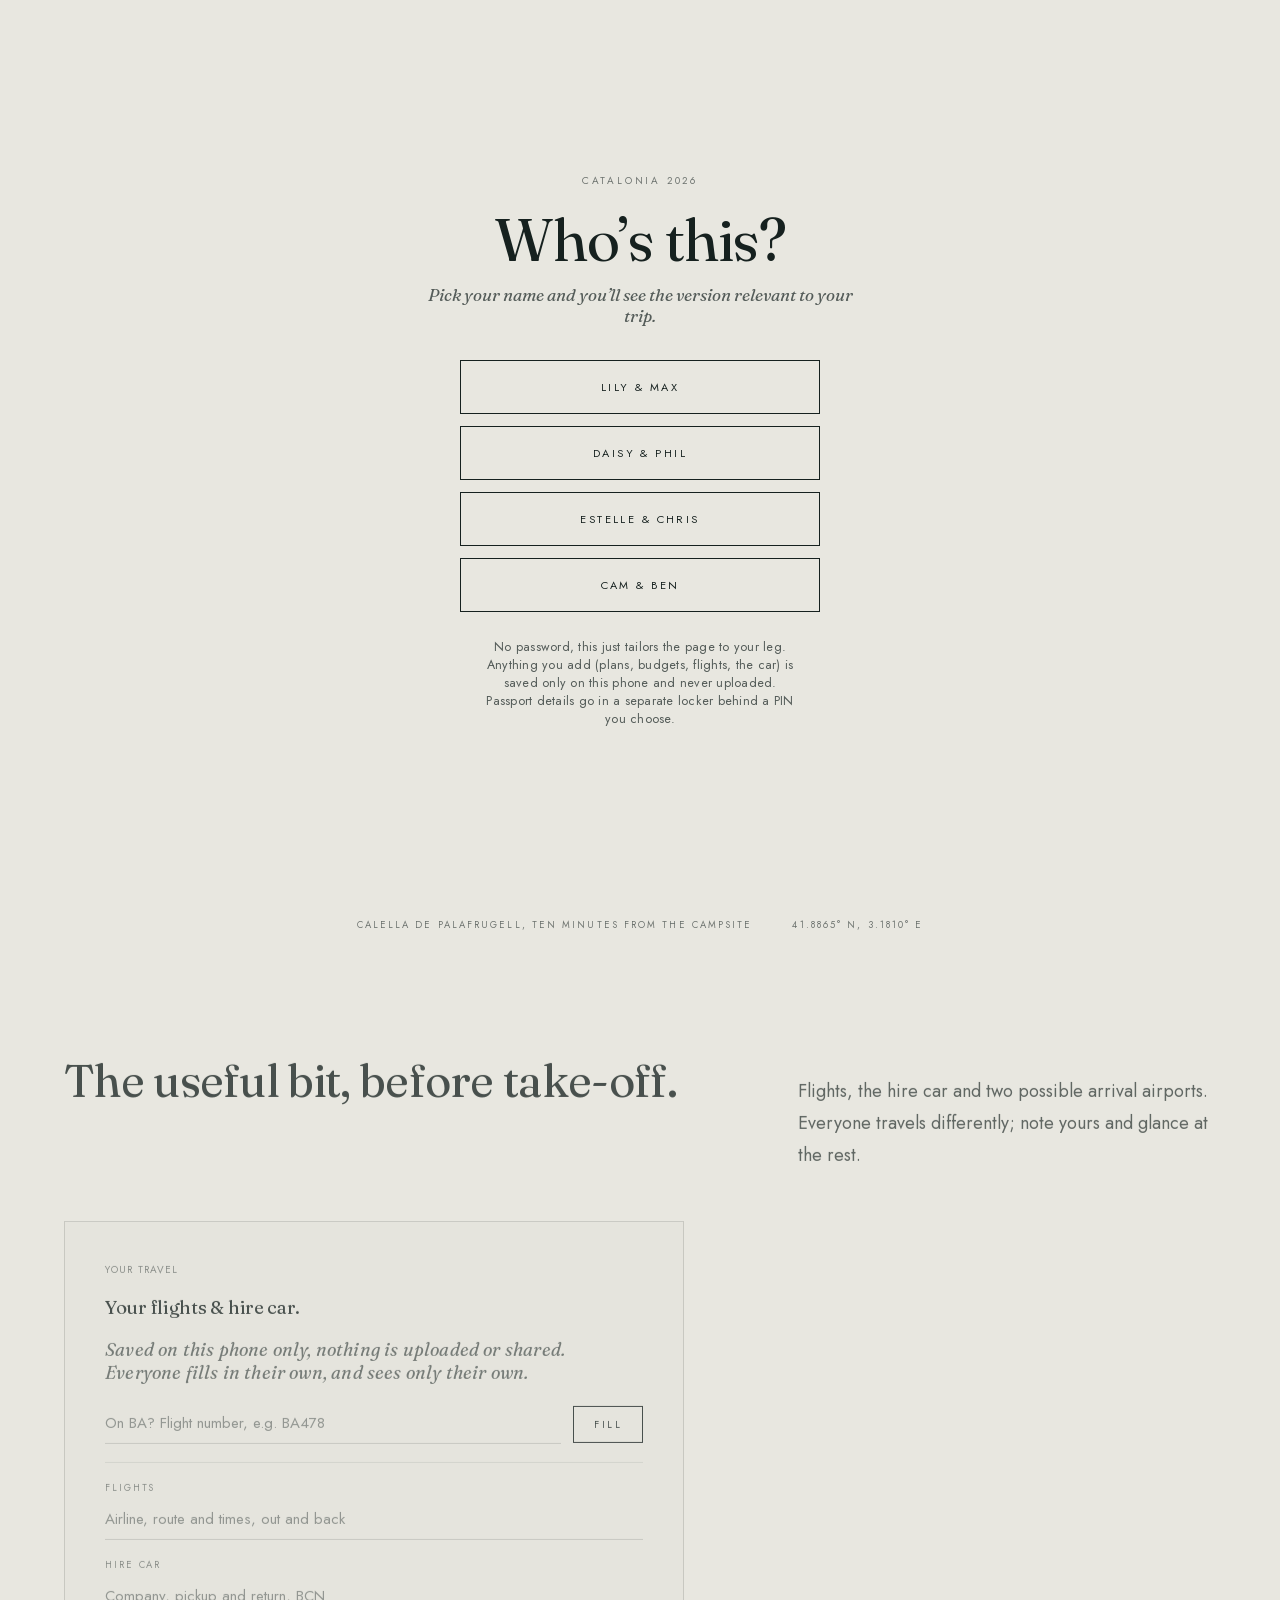
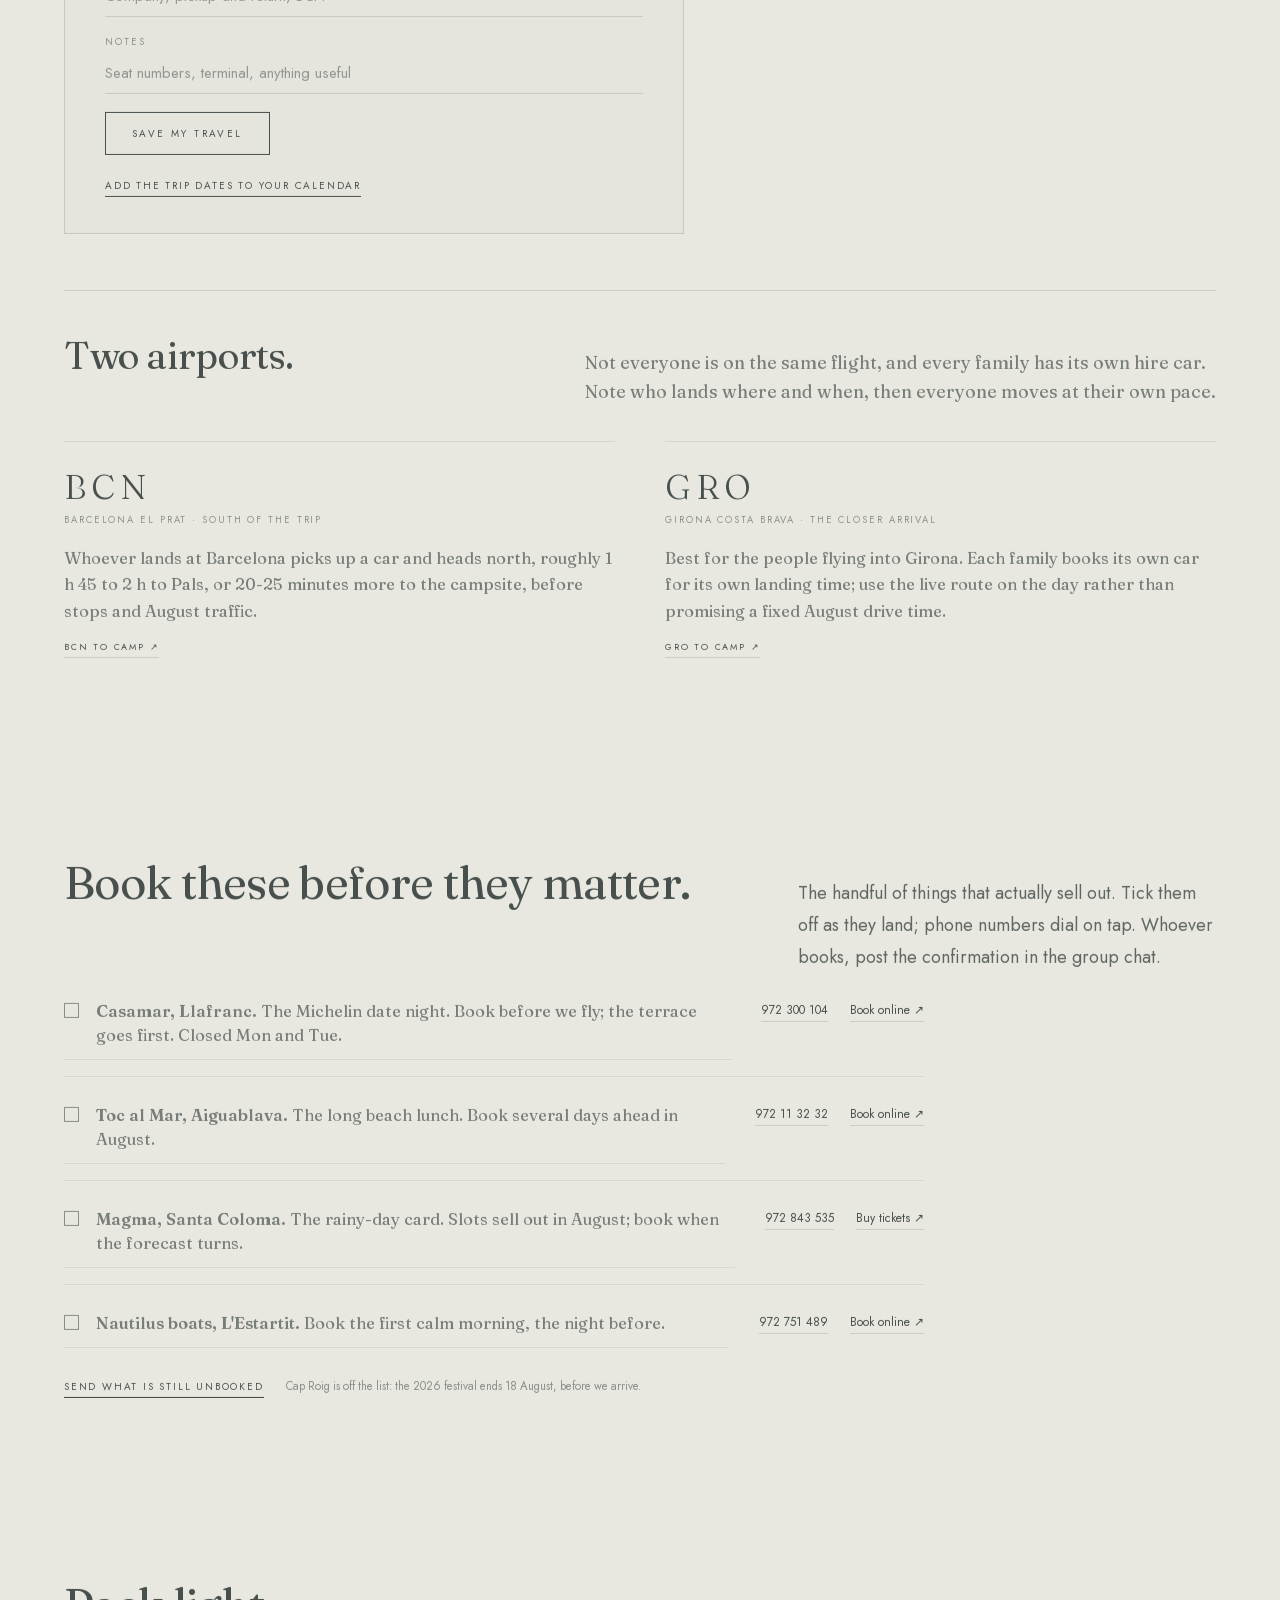
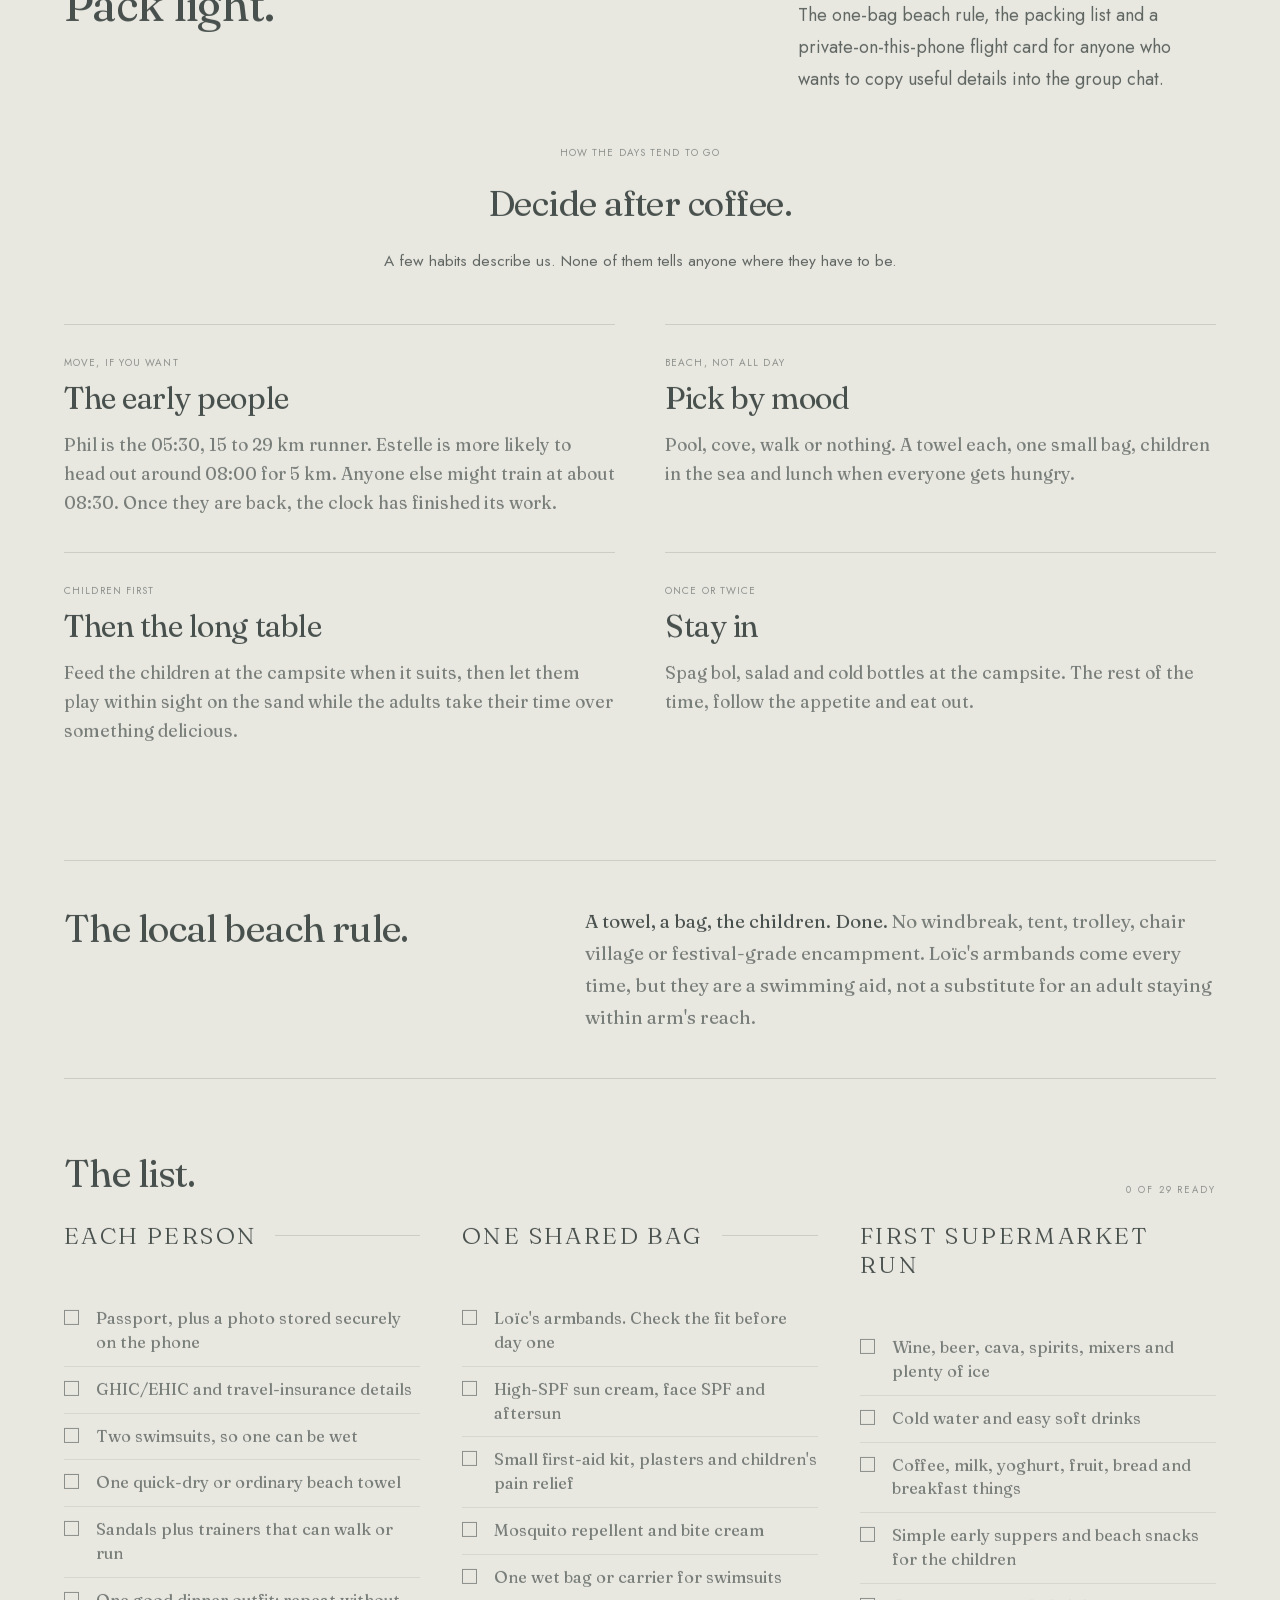
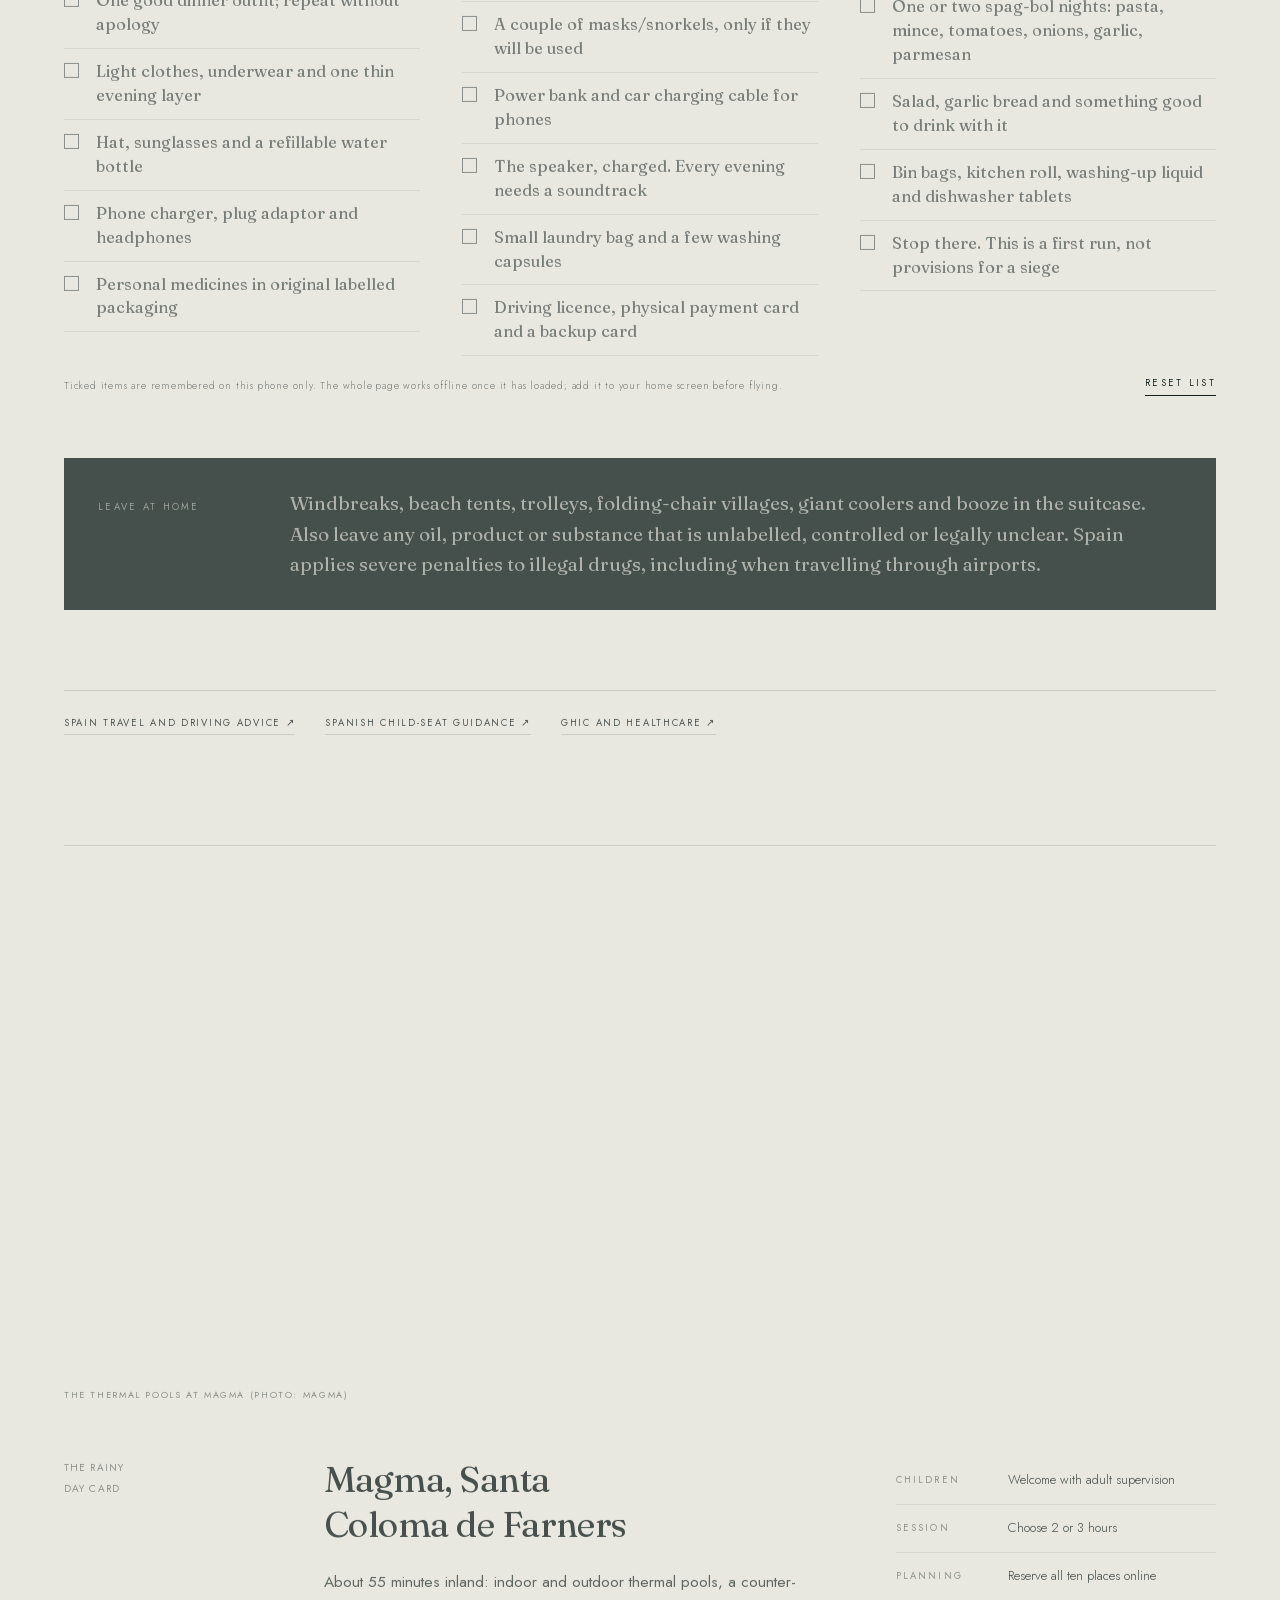
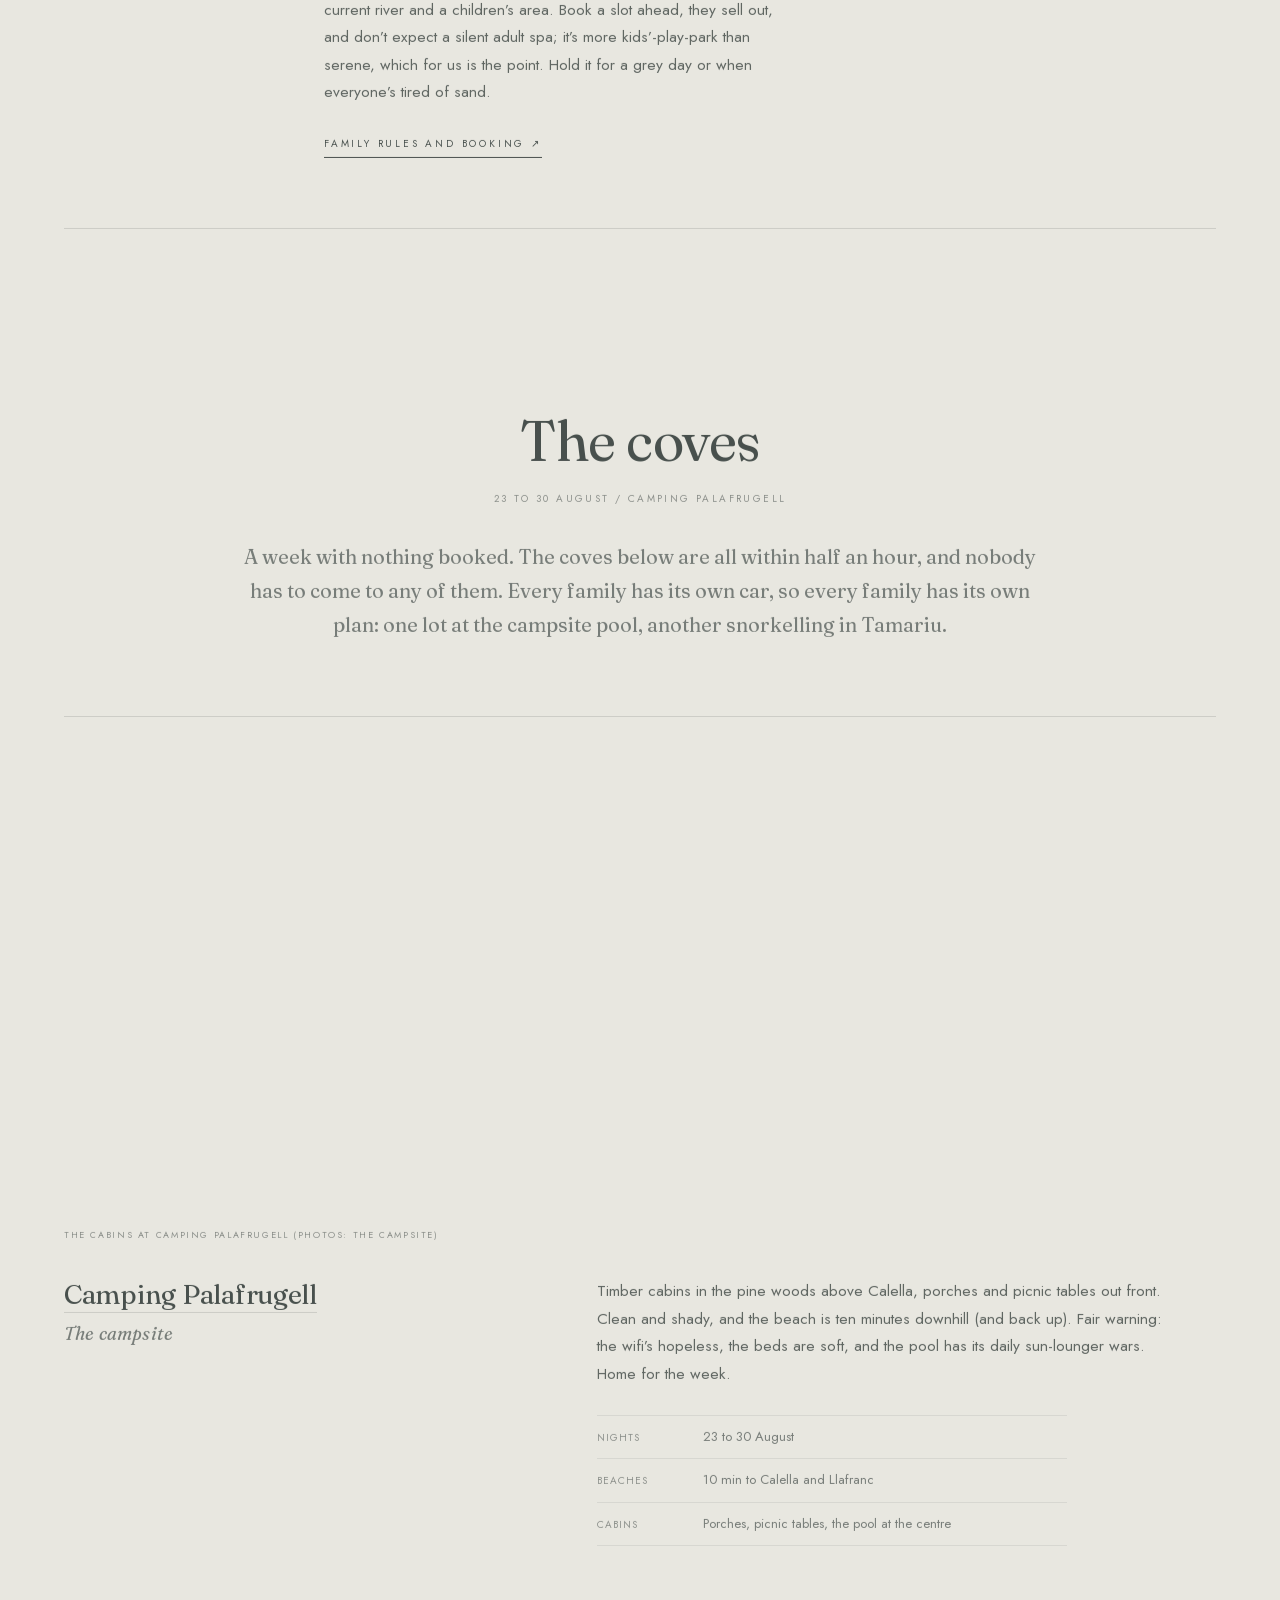
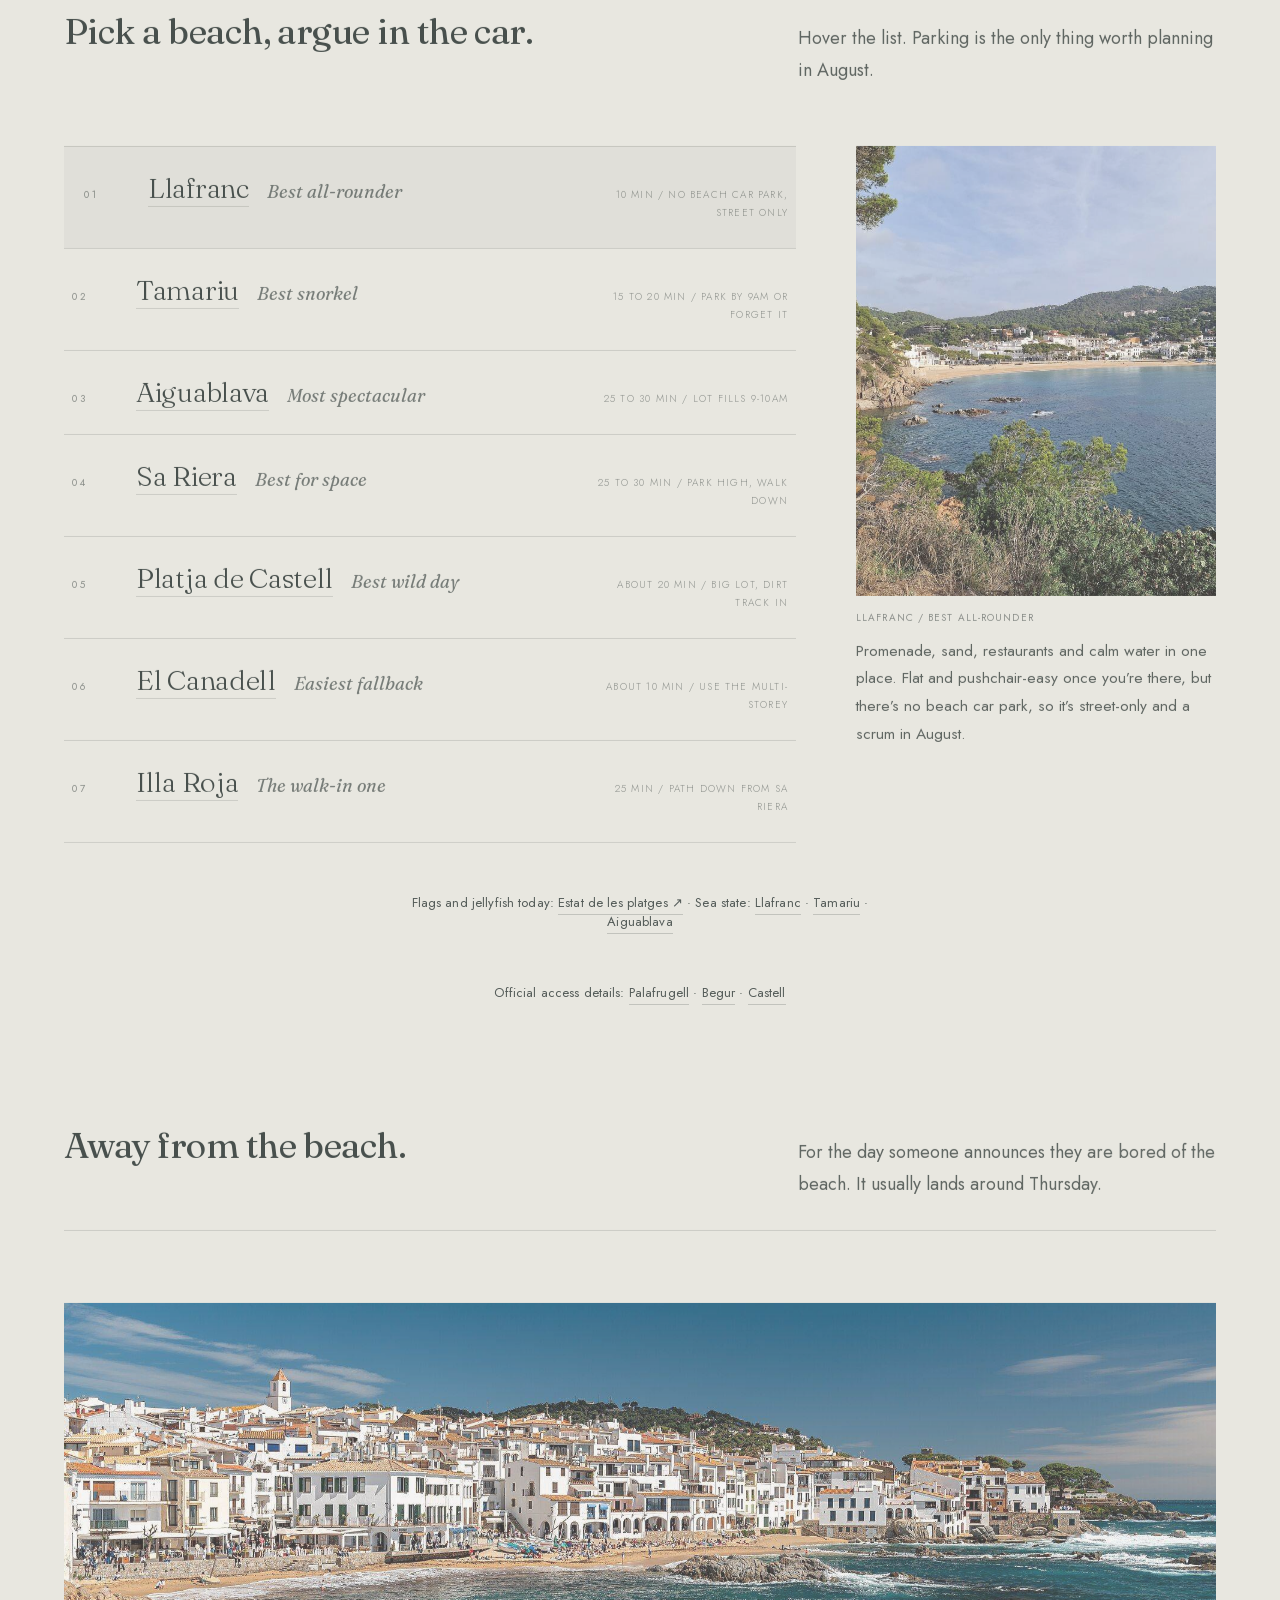
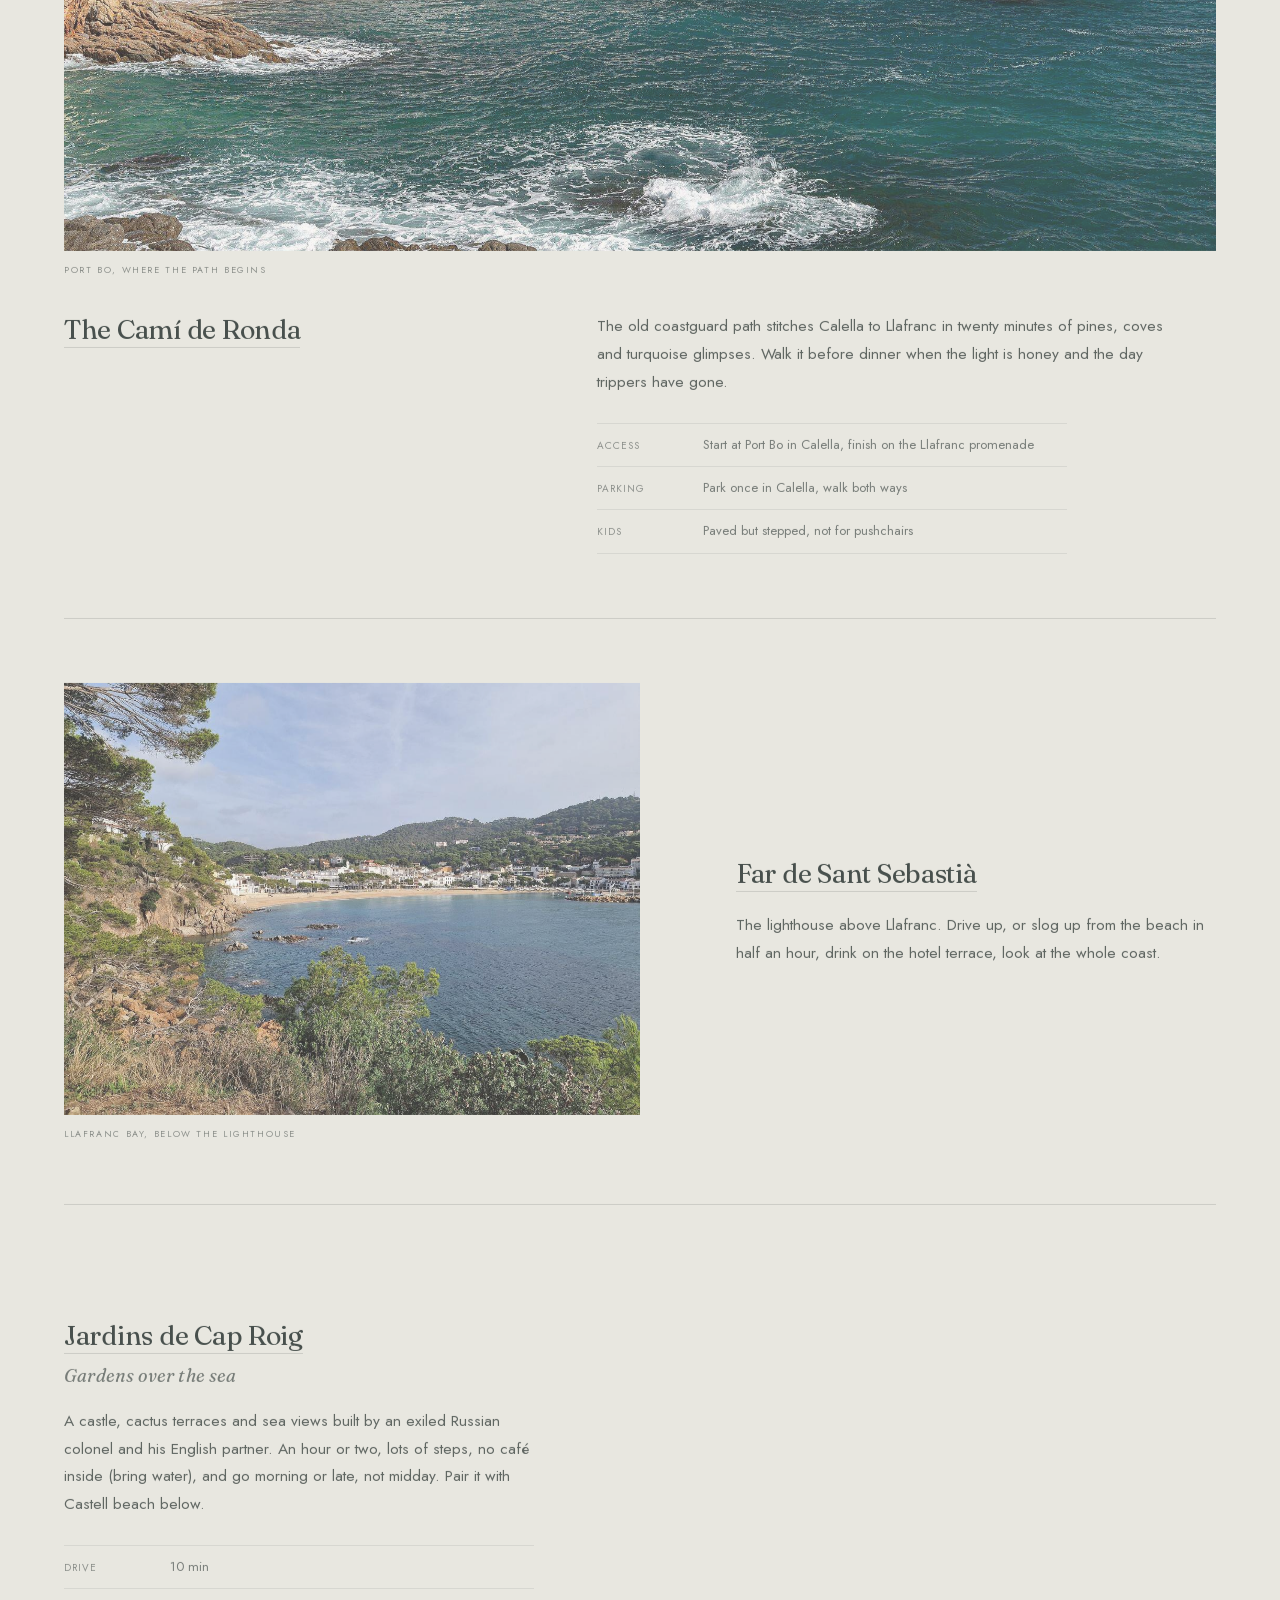
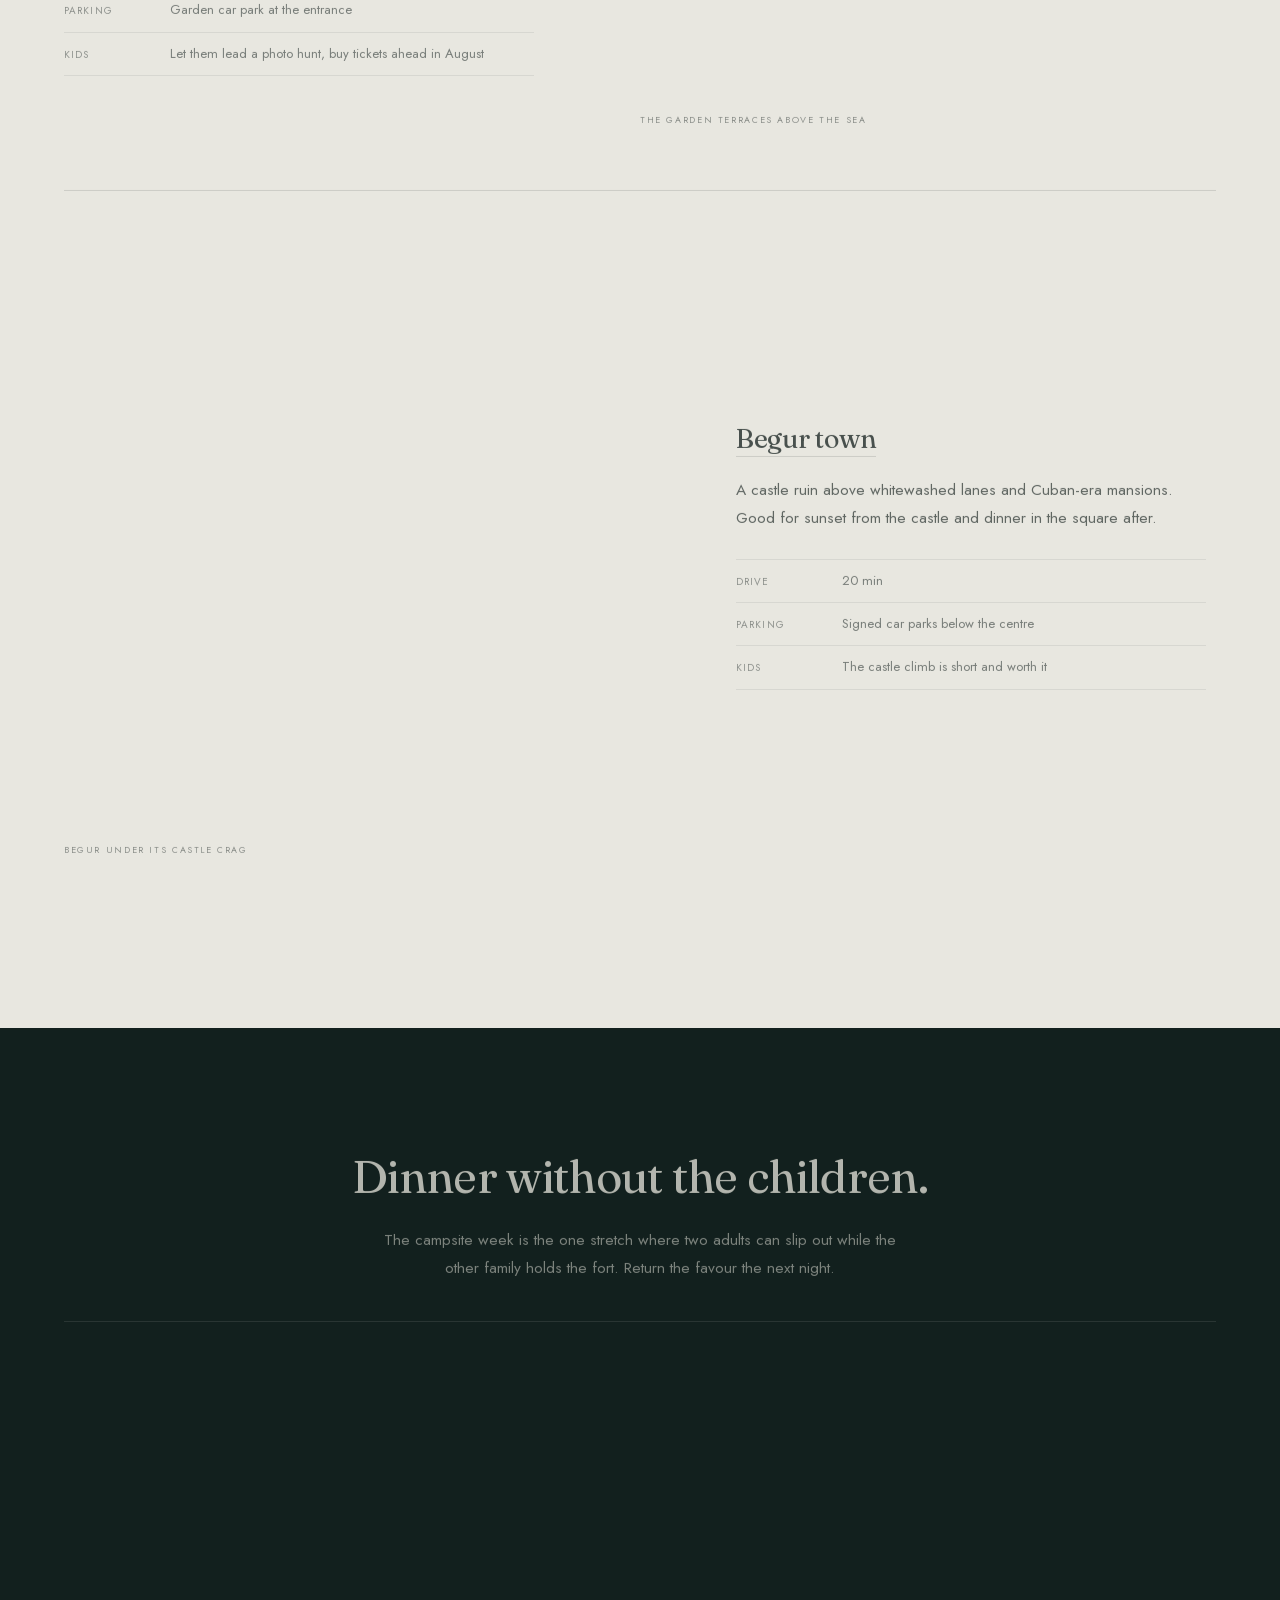
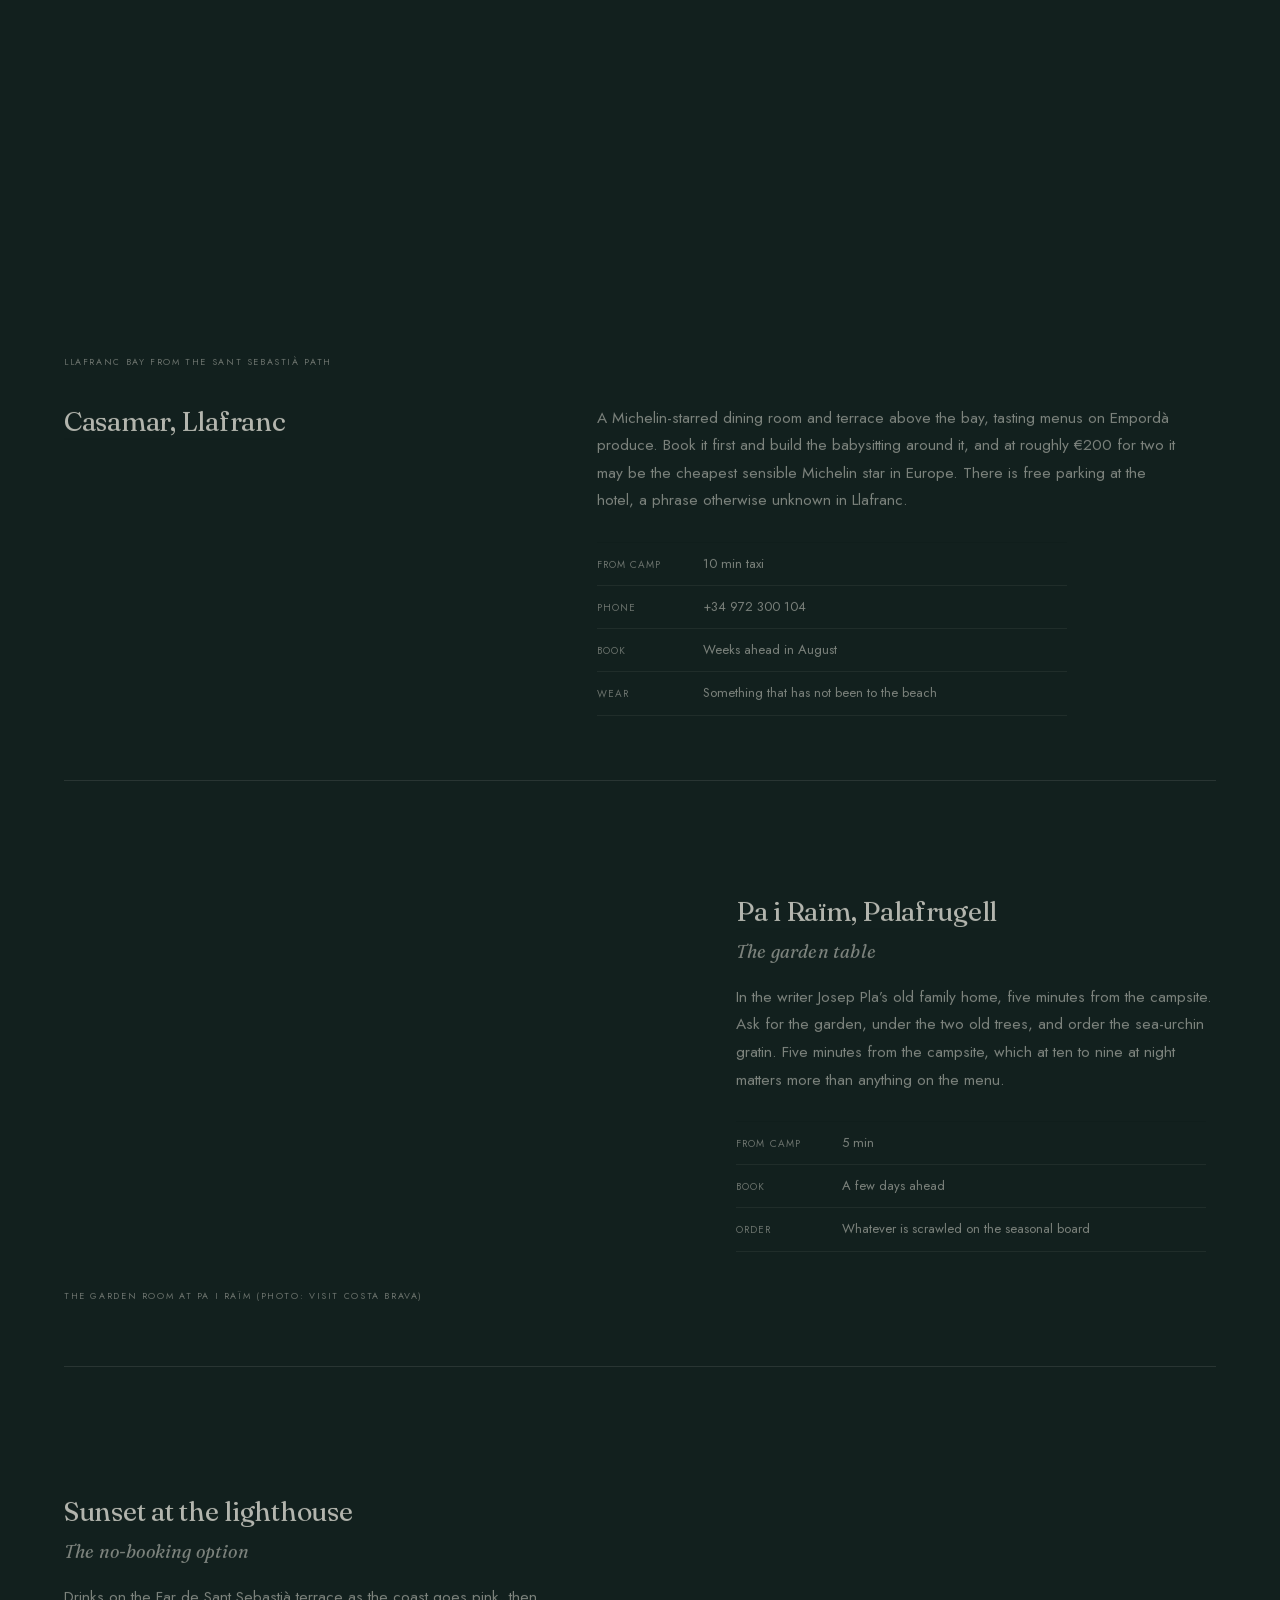
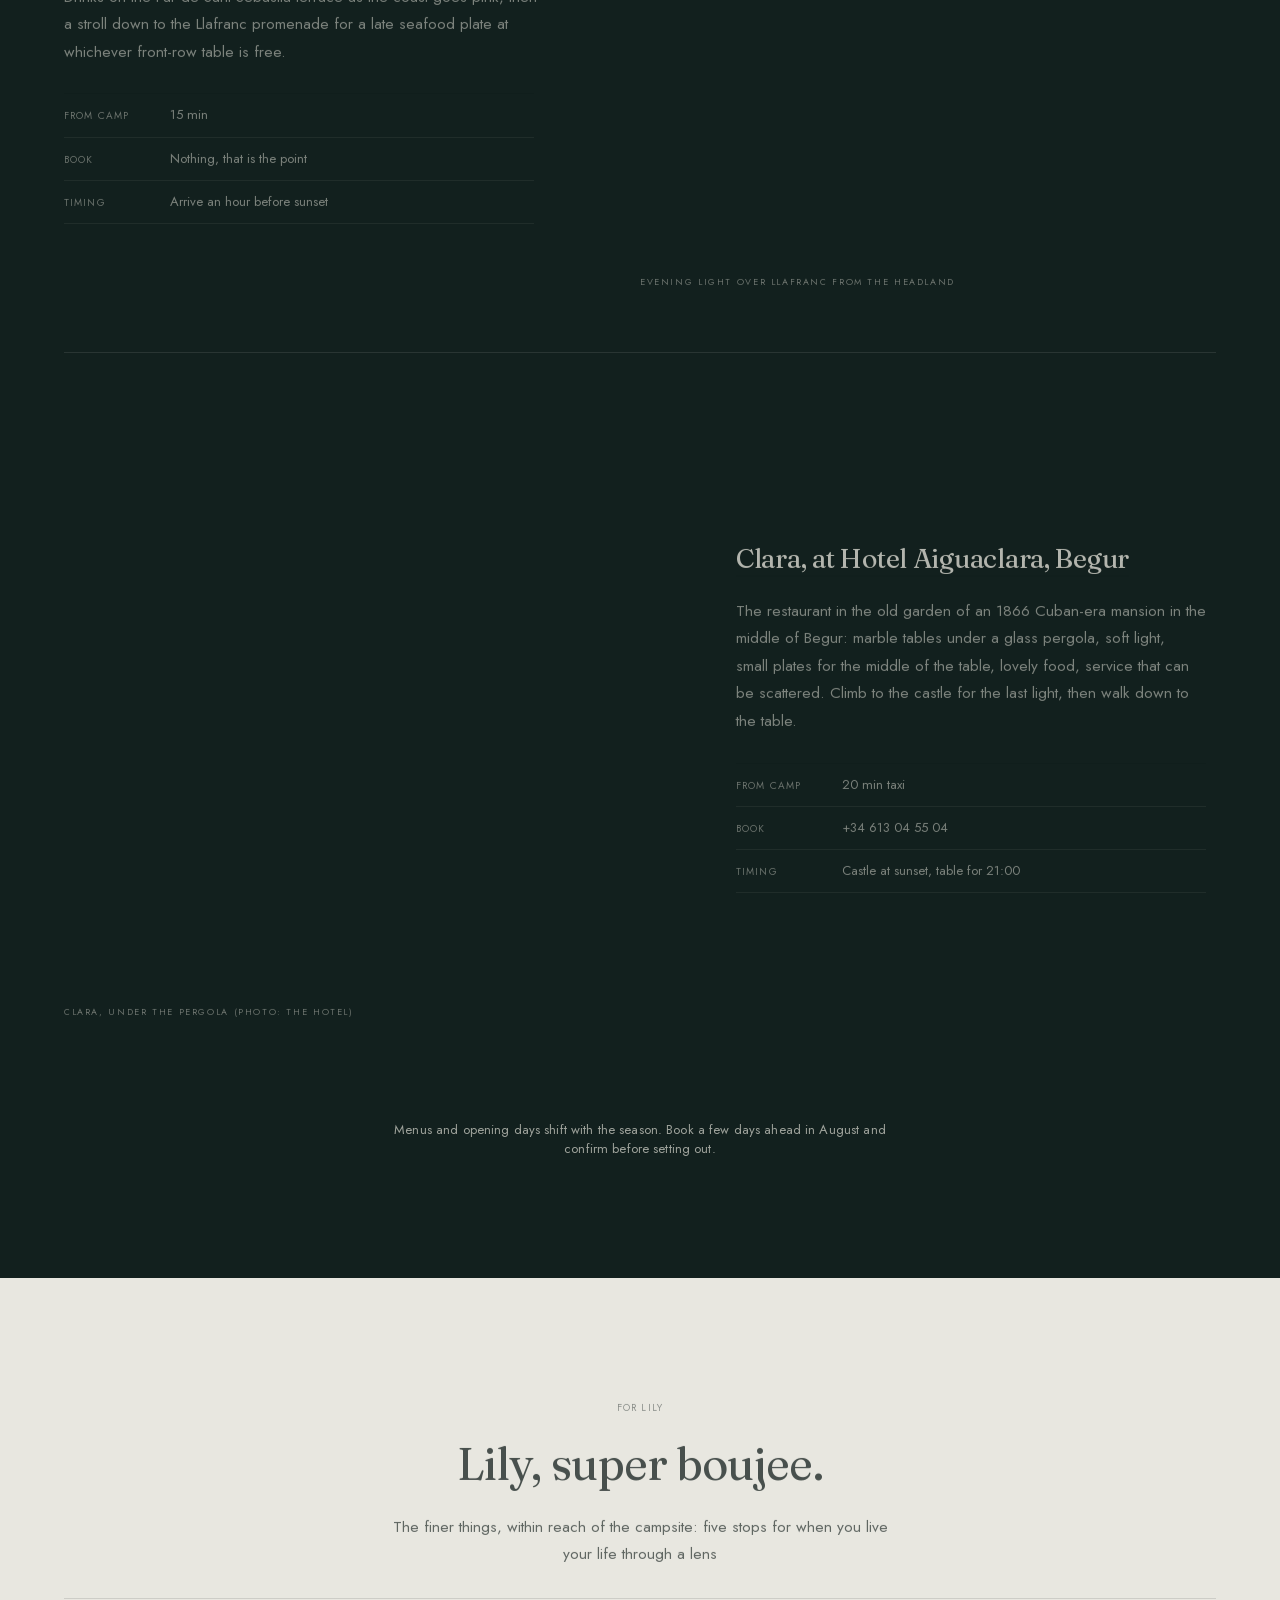
==== commit d6ccb7b9: "Add a personal section for each couple, and tidy the type and copy Everyone already picked a name on" ====
--- a/couples/index.html
+++ b/couples/index.html
@@ -1,2158 +1,6 @@
 <!DOCTYPE html>
-<html lang="en">
-<head>
 <meta charset="utf-8">
-<meta name="viewport" content="width=device-width, initial-scale=1">
-<meta name="theme-color" content="#fbf9f4">
-<meta name="description" content="Pals, the coves, the campsite week and the runner's pages. Family notes for Catalonia, August 2026.">
-<link rel="stylesheet" href="assets/leaflet/leaflet.css">
-<link rel="manifest" href="manifest.webmanifest">
-<meta name="theme-color" content="#e8e7e0">
-<link rel="apple-touch-icon" href="assets/apple-touch-icon.png">
-<meta name="apple-mobile-web-app-capable" content="yes">
-<meta name="apple-mobile-web-app-status-bar-style" content="default">
-<title>Catalonia 2026 · Family notes</title>
-<style>
-/* latin-ext */
-@font-face {
-  font-family: 'Cormorant Garamond';
-  font-style: italic;
-  font-weight: 300;
-  font-display: swap;
-  src: url(assets/fonts/28d80079bb.woff2) format('woff2');
-  unicode-range: U+0100-02BA, U+02BD-02C5, U+02C7-02CC, U+02CE-02D7, U+02DD-02FF, U+0304, U+0308, U+0329, U+1D00-1DBF, U+1E00-1E9F, U+1EF2-1EFF, U+2020, U+20A0-20AB, U+20AD-20C0, U+2113, U+2C60-2C7F, U+A720-A7FF;
-}
-/* latin */
-@font-face {
-  font-family: 'Cormorant Garamond';
-  font-style: italic;
-  font-weight: 300;
-  font-display: swap;
-  src: url(assets/fonts/880eabe202.woff2) format('woff2');
-  unicode-range: U+0000-00FF, U+0131, U+0152-0153, U+02BB-02BC, U+02C6, U+02DA, U+02DC, U+0304, U+0308, U+0329, U+2000-206F, U+20AC, U+2122, U+2191, U+2193, U+2212, U+2215, U+FEFF, U+FFFD;
-}
-/* latin-ext */
-@font-face {
-  font-family: 'Cormorant Garamond';
-  font-style: italic;
-  font-weight: 400;
-  font-display: swap;
-  src: url(assets/fonts/28d80079bb.woff2) format('woff2');
-  unicode-range: U+0100-02BA, U+02BD-02C5, U+02C7-02CC, U+02CE-02D7, U+02DD-02FF, U+0304, U+0308, U+0329, U+1D00-1DBF, U+1E00-1E9F, U+1EF2-1EFF, U+2020, U+20A0-20AB, U+20AD-20C0, U+2113, U+2C60-2C7F, U+A720-A7FF;
-}
-/* latin */
-@font-face {
-  font-family: 'Cormorant Garamond';
-  font-style: italic;
-  font-weight: 400;
-  font-display: swap;
-  src: url(assets/fonts/880eabe202.woff2) format('woff2');
-  unicode-range: U+0000-00FF, U+0131, U+0152-0153, U+02BB-02BC, U+02C6, U+02DA, U+02DC, U+0304, U+0308, U+0329, U+2000-206F, U+20AC, U+2122, U+2191, U+2193, U+2212, U+2215, U+FEFF, U+FFFD;
-}
-/* latin-ext */
-@font-face {
-  font-family: 'Cormorant Garamond';
-  font-style: normal;
-  font-weight: 300;
-  font-display: swap;
-  src: url(assets/fonts/48072044ec.woff2) format('woff2');
-  unicode-range: U+0100-02BA, U+02BD-02C5, U+02C7-02CC, U+02CE-02D7, U+02DD-02FF, U+0304, U+0308, U+0329, U+1D00-1DBF, U+1E00-1E9F, U+1EF2-1EFF, U+2020, U+20A0-20AB, U+20AD-20C0, U+2113, U+2C60-2C7F, U+A720-A7FF;
-}
-/* latin */
-@font-face {
-  font-family: 'Cormorant Garamond';
-  font-style: normal;
-  font-weight: 300;
-  font-display: swap;
-  src: url(assets/fonts/ac5feb9532.woff2) format('woff2');
-  unicode-range: U+0000-00FF, U+0131, U+0152-0153, U+02BB-02BC, U+02C6, U+02DA, U+02DC, U+0304, U+0308, U+0329, U+2000-206F, U+20AC, U+2122, U+2191, U+2193, U+2212, U+2215, U+FEFF, U+FFFD;
-}
-/* latin-ext */
-@font-face {
-  font-family: 'Cormorant Garamond';
-  font-style: normal;
-  font-weight: 400;
-  font-display: swap;
-  src: url(assets/fonts/48072044ec.woff2) format('woff2');
-  unicode-range: U+0100-02BA, U+02BD-02C5, U+02C7-02CC, U+02CE-02D7, U+02DD-02FF, U+0304, U+0308, U+0329, U+1D00-1DBF, U+1E00-1E9F, U+1EF2-1EFF, U+2020, U+20A0-20AB, U+20AD-20C0, U+2113, U+2C60-2C7F, U+A720-A7FF;
-}
-/* latin */
-@font-face {
-  font-family: 'Cormorant Garamond';
-  font-style: normal;
-  font-weight: 400;
-  font-display: swap;
-  src: url(assets/fonts/ac5feb9532.woff2) format('woff2');
-  unicode-range: U+0000-00FF, U+0131, U+0152-0153, U+02BB-02BC, U+02C6, U+02DA, U+02DC, U+0304, U+0308, U+0329, U+2000-206F, U+20AC, U+2122, U+2191, U+2193, U+2212, U+2215, U+FEFF, U+FFFD;
-}
-/* latin-ext */
-@font-face {
-  font-family: 'Cormorant Garamond';
-  font-style: normal;
-  font-weight: 500;
-  font-display: swap;
-  src: url(assets/fonts/48072044ec.woff2) format('woff2');
-  unicode-range: U+0100-02BA, U+02BD-02C5, U+02C7-02CC, U+02CE-02D7, U+02DD-02FF, U+0304, U+0308, U+0329, U+1D00-1DBF, U+1E00-1E9F, U+1EF2-1EFF, U+2020, U+20A0-20AB, U+20AD-20C0, U+2113, U+2C60-2C7F, U+A720-A7FF;
-}
-/* latin */
-@font-face {
-  font-family: 'Cormorant Garamond';
-  font-style: normal;
-  font-weight: 500;
-  font-display: swap;
-  src: url(assets/fonts/ac5feb9532.woff2) format('woff2');
-  unicode-range: U+0000-00FF, U+0131, U+0152-0153, U+02BB-02BC, U+02C6, U+02DA, U+02DC, U+0304, U+0308, U+0329, U+2000-206F, U+20AC, U+2122, U+2191, U+2193, U+2212, U+2215, U+FEFF, U+FFFD;
-}
-/* latin-ext */
-@font-face {
-  font-family: 'Jost';
-  font-style: normal;
-  font-weight: 300;
-  font-display: swap;
-  src: url(assets/fonts/8f41327977.woff2) format('woff2');
-  unicode-range: U+0100-02BA, U+02BD-02C5, U+02C7-02CC, U+02CE-02D7, U+02DD-02FF, U+0304, U+0308, U+0329, U+1D00-1DBF, U+1E00-1E9F, U+1EF2-1EFF, U+2020, U+20A0-20AB, U+20AD-20C0, U+2113, U+2C60-2C7F, U+A720-A7FF;
-}
-/* latin */
-@font-face {
-  font-family: 'Jost';
-  font-style: normal;
-  font-weight: 300;
-  font-display: swap;
-  src: url(assets/fonts/80724b1ffd.woff2) format('woff2');
-  unicode-range: U+0000-00FF, U+0131, U+0152-0153, U+02BB-02BC, U+02C6, U+02DA, U+02DC, U+0304, U+0308, U+0329, U+2000-206F, U+20AC, U+2122, U+2191, U+2193, U+2212, U+2215, U+FEFF, U+FFFD;
-}
-/* latin-ext */
-@font-face {
-  font-family: 'Jost';
-  font-style: normal;
-  font-weight: 400;
-  font-display: swap;
-  src: url(assets/fonts/8f41327977.woff2) format('woff2');
-  unicode-range: U+0100-02BA, U+02BD-02C5, U+02C7-02CC, U+02CE-02D7, U+02DD-02FF, U+0304, U+0308, U+0329, U+1D00-1DBF, U+1E00-1E9F, U+1EF2-1EFF, U+2020, U+20A0-20AB, U+20AD-20C0, U+2113, U+2C60-2C7F, U+A720-A7FF;
-}
-/* latin */
-@font-face {
-  font-family: 'Jost';
-  font-style: normal;
-  font-weight: 400;
-  font-display: swap;
-  src: url(assets/fonts/80724b1ffd.woff2) format('woff2');
-  unicode-range: U+0000-00FF, U+0131, U+0152-0153, U+02BB-02BC, U+02C6, U+02DA, U+02DC, U+0304, U+0308, U+0329, U+2000-206F, U+20AC, U+2122, U+2191, U+2193, U+2212, U+2215, U+FEFF, U+FFFD;
-}
-/* latin-ext */
-@font-face {
-  font-family: 'Jost';
-  font-style: normal;
-  font-weight: 500;
-  font-display: swap;
-  src: url(assets/fonts/8f41327977.woff2) format('woff2');
-  unicode-range: U+0100-02BA, U+02BD-02C5, U+02C7-02CC, U+02CE-02D7, U+02DD-02FF, U+0304, U+0308, U+0329, U+1D00-1DBF, U+1E00-1E9F, U+1EF2-1EFF, U+2020, U+20A0-20AB, U+20AD-20C0, U+2113, U+2C60-2C7F, U+A720-A7FF;
-}
-/* latin */
-@font-face {
-  font-family: 'Jost';
-  font-style: normal;
-  font-weight: 500;
-  font-display: swap;
-  src: url(assets/fonts/80724b1ffd.woff2) format('woff2');
-  unicode-range: U+0000-00FF, U+0131, U+0152-0153, U+02BB-02BC, U+02C6, U+02DA, U+02DC, U+0304, U+0308, U+0329, U+2000-206F, U+20AC, U+2122, U+2191, U+2193, U+2212, U+2215, U+FEFF, U+FFFD;
-}
-
-
-/* RH England treatment: hairline Caslon-class caps, warm ivory, monochrome,
-   centred compositions, hairline rules. Tokens first. */
-:root {
-  --ground: #f7f4ee;
-  --ink: #26231e;
-  --ink-60: rgba(38,35,30,0.62);
-  --ink-45: rgba(38,35,30,0.45);
-  --rule: rgba(38,35,30,0.16);
-  --rule-soft: rgba(38,35,30,0.09);
-  --dark: #201e1a;
-  --dark-text: #ece7dc;
-  --dark-60: rgba(236,231,220,0.62);
-  --dark-45: rgba(236,231,220,0.45);
-  --dark-rule: rgba(236,231,220,0.16);
-  --serif: 'Cormorant Garamond', 'Times New Roman', serif;
-  --sans: 'Jost', 'Futura', 'Century Gothic', sans-serif;
-}
-*, *::before, *::after { box-sizing: border-box; }
-html { scroll-behavior: smooth; }
-body { margin: 0; background: var(--ground); color: var(--ink); font-family: var(--serif); font-weight: 400; -webkit-font-smoothing: antialiased; }
-img { max-width: 100%; }
-a { color: inherit; text-decoration: none; transition: opacity 0.25s; }
-a:hover { opacity: 0.6; }
-a:focus-visible, [role="button"]:focus-visible { outline: 1px solid var(--ink); outline-offset: 3px; }
-::selection { background: var(--ink); color: var(--ground); }
-@keyframes fadeUp { from { opacity: 0; transform: translateY(28px); } to { opacity: 1; transform: none; } }
-@keyframes mapPulse { 0% { r: 8; opacity: 0.9; } 100% { r: 24; opacity: 0; } }
-
-/* typographic roles */
-.skip { position: absolute; left: -9999px; top: 0; background: var(--ink); color: var(--ground); padding: 10px 18px; z-index: 100; font-family: var(--sans); font-size: 11px; letter-spacing: 0.2em; text-transform: uppercase; }
-.skip:focus { left: 0; }
-h1, h2, h3 { text-transform: uppercase; font-family: var(--serif); font-weight: 300; letter-spacing: 0.14em; text-wrap: balance; }
-.eyebrow, .chapter-nn, .aside-label, .wp-label, .run-stat-k, .foot-label, .map-header { font-family: var(--sans); font-weight: 400; font-size: 10px; letter-spacing: 0.32em; text-transform: uppercase; color: var(--ink-45); }
-
-/* header: centred RH masthead */
-.site-head { position: fixed; top: 0; left: 0; right: 0; z-index: 50; display: flex; flex-direction: column; align-items: center; gap: 10px; padding: 20px 5vw 16px; background: rgba(247,244,238,0.92); backdrop-filter: blur(12px); -webkit-backdrop-filter: blur(12px); border-bottom: 1px solid var(--rule); }
-.brand { font-family: var(--serif); font-weight: 400; font-size: 19px; letter-spacing: 0.42em; text-transform: uppercase; text-indent: 0.42em; }
-.site-head nav { display: flex; gap: 34px; font-family: var(--sans); font-weight: 400; font-size: 10px; letter-spacing: 0.26em; text-transform: uppercase; color: var(--ink-60); }
-
-/* shared layout */
-.wrap { padding: 60px 5vw; max-width: 1300px; margin: 0 auto; scroll-margin-top: 124px; }
-.wrap-inner { max-width: 1300px; margin: 0 auto; }
-/* centred section heads, RH-style */
-.split { display: flex; flex-direction: column; align-items: center; text-align: center; gap: 22px; }
-.split h2 { font-size: clamp(28px,3.6vw,52px); line-height: 1.18; margin: 0; }
-.split > p { font-family: var(--serif); font-style: italic; font-size: 19px; line-height: 1.6; margin: 0; max-width: 52ch; color: var(--ink-60); text-wrap: pretty; }
-.split.sub h3 { font-size: clamp(24px,2.8vw,38px); line-height: 1.2; margin: 0; }
-.split.sub { margin-bottom: 60px; }
-.split.towel { margin: 120px 0 30px; }
-.split.asym { flex-direction: row; flex-wrap: wrap; align-items: baseline; justify-content: space-between; text-align: left; gap: 18px 70px; }
-.split.asym > p { margin-left: auto; max-width: 38ch; font-size: 18px; }
-
-/* hero: full-screen image, RH England overlay */
-.hero-full { position: relative; height: 100vh; height: 100svh; min-height: 560px; }
-.hero-bg { position: absolute; inset: 0; width: 100%; height: 100%; object-fit: cover; display: block; }
-.hero-full::after { content: ''; position: absolute; inset: 0; background: linear-gradient(rgba(22,20,16,0.42), rgba(22,20,16,0.38) 45%, rgba(22,20,16,0.5)); }
-.hero-overlay { position: absolute; inset: 0; z-index: 1; display: flex; flex-direction: column; align-items: center; justify-content: flex-end; text-align: center; padding: 120px 6vw 9vh; color: #f6f3ec; }
-.hero-overlay h1 { font-size: clamp(32px,5vw,76px); line-height: 1.2; margin: 0; max-width: 20ch; text-shadow: 0 1px 18px rgba(0,0,0,0.35); animation: fadeUp 1.1s cubic-bezier(0.22,1,0.36,1) both; }
-.hero-lede { font-family: var(--serif); font-style: italic; font-size: clamp(18px,1.8vw,22px); line-height: 1.6; margin: 34px 0 0; max-width: 50ch; color: rgba(246,243,236,0.92); text-wrap: pretty; text-shadow: 0 1px 16px rgba(0,0,0,0.3); animation: fadeUp 1.1s cubic-bezier(0.22,1,0.36,1) 0.25s both; }
-.hero-dates { font-family: var(--sans); font-weight: 400; font-size: 10.5px; line-height: 2.4; letter-spacing: 0.26em; text-transform: uppercase; color: rgba(246,243,236,0.85); margin-top: 38px; animation: fadeUp 1.1s cubic-bezier(0.22,1,0.36,1) 0.45s both; }
-.hero-capline { font-family: var(--sans); font-size: 9.5px; letter-spacing: 0.22em; text-transform: uppercase; color: var(--ink-45); padding: 18px 5vw 0; display: flex; justify-content: center; gap: 40px; flex-wrap: wrap; text-align: center; }
-
-/* overview index */
-.overview { padding: 130px 5vw 60px; }
-.index { margin-top: 64px; }
-.index-row { display: grid; grid-template-columns: 64px minmax(0,1fr) auto; gap: 28px; align-items: baseline; padding: 30px 0; border-top: 1px solid var(--rule); }
-.index-row:last-child { border-bottom: 1px solid var(--rule); }
-.index-nn { font-family: var(--sans); font-size: 10px; letter-spacing: 0.3em; color: var(--ink-45); }
-.index-name { font-family: var(--serif); font-weight: 300; font-size: clamp(24px,2.8vw,40px); line-height: 1.15; letter-spacing: 0.12em; text-transform: uppercase; }
-.index-meta { font-family: var(--sans); font-size: 10px; letter-spacing: 0.18em; text-transform: uppercase; color: var(--ink-45); }
-
-/* chapters: centred heads */
-.chapter { padding-bottom: 40px; }
-.chapter-head { display: flex; flex-direction: column; align-items: center; text-align: center; gap: 18px; padding: 80px 0 34px; }
-.chapter-head h2 { font-size: clamp(30px,4.4vw,62px); line-height: 1.14; margin: 0; }
-.chapter-meta { font-family: var(--sans); font-size: 10px; letter-spacing: 0.24em; text-transform: uppercase; color: var(--ink-45); }
-.chapter-lede { font-family: var(--serif); font-size: 20px; line-height: 1.7; margin: 0 auto 34px; max-width: 62ch; color: var(--ink-60); text-wrap: pretty; text-align: center; }
-.chapter-lede.pad-b { margin-bottom: 74px; }
-/* full-bleed chapter panorama */
-.wide-fig { width: 100vw; margin: 48px 0 40px calc(50% - 50vw); }
-.wide-fig img { width: 100%; aspect-ratio: 3/1; object-fit: cover; object-position: 50% 30%; display: block; }
-.wide-fig figcaption { font-family: var(--sans); font-size: 9.5px; letter-spacing: 0.22em; text-transform: uppercase; color: var(--ink-45); margin-top: 16px; text-align: center; padding: 0 5vw; }
-
-/* articles: editorial system with feature moments, alternating rows, text rows */
-.spot-feature { border-top: 1px solid var(--rule); padding: 72px 0 64px; }
-.spot-feature .spot-fig { width: 100%; max-width: none; margin: 0; }
-.spot-feature .spot-fig img { width: 100%; aspect-ratio: 21/10; object-fit: cover; display: block; }
-.spot-fig figcaption, .row-fig figcaption { font-family: var(--sans); font-size: 9px; letter-spacing: 0.18em; text-transform: uppercase; color: var(--ink-45); margin-top: 12px; }
-.spot-fig-pair .pair { display: grid; grid-template-columns: 1fr 1fr; gap: 14px; }
-.spot-fig-pair .pair img { width: 100%; aspect-ratio: 4/3; object-fit: cover; display: block; }
-.feat-grid { display: grid; grid-template-columns: minmax(0,5fr) minmax(0,7fr); gap: 26px 90px; margin-top: 36px; }
-.spot-feature h3, .spot-row h3, .spot-plain h3 { font-size: clamp(20px,2.1vw,29px); line-height: 1.32; letter-spacing: 0.12em; margin: 0; font-weight: 400; }
-.spot-tag { font-family: var(--serif); font-style: italic; font-size: 18px; letter-spacing: 0.01em; color: var(--ink-60); margin-top: 10px; }
-.spot-body { font-family: var(--serif); font-size: 18.5px; line-height: 1.7; color: var(--ink-60); margin: 0 0 0; max-width: 58ch; text-wrap: pretty; }
-.spot-facts { max-width: 470px; margin-top: 28px; }
-.spot-row { display: grid; grid-template-columns: repeat(12, minmax(0,1fr)); gap: 32px 0; align-items: center; border-top: 1px solid var(--rule); padding: 64px 0; }
-.spot-row .row-fig { grid-column: 1 / span 6; margin: 0; }
-.spot-row .row-txt { grid-column: 8 / span 5; }
-.spot-row.rev .row-fig { grid-column: 7 / span 6; }
-.spot-row.rev .row-txt { grid-column: 1 / span 5; grid-row: 1; }
-.row-fig img { width: 100%; aspect-ratio: 4/3; object-fit: cover; display: block; }
-.row-fig.sq img { aspect-ratio: 1/1; }
-.row-txt .spot-body { margin-top: 20px; }
-.spot-plain { display: grid; grid-template-columns: minmax(0,5fr) minmax(0,7fr); gap: 24px 90px; border-top: 1px solid var(--rule); padding: 58px 0; }
-.fact-row { display: grid; grid-template-columns: 92px 1fr; gap: 14px; padding: 11px 0; border-bottom: 1px solid var(--rule-soft); font-family: var(--sans); font-size: 12.5px; font-weight: 300; line-height: 1.55; }
-.fact-row:first-child { border-top: 1px solid var(--rule-soft); }
-.fact-k { font-size: 9.5px; font-weight: 400; letter-spacing: 0.22em; text-transform: uppercase; color: var(--ink-45); padding-top: 3px; }
-.fact-v { color: var(--ink-60); }
-/* dark variants */
-.spot-dk { border-top-color: var(--dark-rule); }
-.spot-dk figcaption { color: var(--dark-45); }
-.spot-dk .spot-tag { color: var(--dark-60); }
-.spot-dk .spot-body { color: var(--dark-60); }
-.spot-dk .spot-fig figcaption { color: var(--dark-45); }
-.fact-row.dk { border-bottom-color: rgba(236,231,220,0.1); }
-.fact-row.dk .fact-k { color: var(--dark-45); }
-.fact-row.dk .fact-v { color: var(--dark-60); }
-
-/* magma aside */
-.aside-wrap { padding: 40px 5vw; }
-.aside { border-top: 1px solid var(--rule); border-bottom: 1px solid var(--rule); padding: 70px 0; display: flex; flex-wrap: wrap; gap: 44px 100px; align-items: start; }
-.aside-fig { flex-basis: 100%; margin: 0 0 12px; }
-.aside-fig img { width: 100%; aspect-ratio: 5/2; object-fit: cover; display: block; }
-.aside-fig figcaption { font-family: var(--sans); font-size: 9px; letter-spacing: 0.18em; text-transform: uppercase; color: var(--ink-45); margin-top: 12px; }
-.aside-label { flex: 0 0 160px; line-height: 2.1; }
-.aside-main { flex: 1 1 380px; min-width: 0; }
-.aside-main h2 { font-size: clamp(24px,2.8vw,38px); line-height: 1.24; margin: 0 0 22px; }
-.aside-main p { font-family: var(--serif); font-size: 19px; line-height: 1.7; color: var(--ink-60); margin: 0; max-width: 56ch; text-wrap: pretty; }
-.aside-link, .run-map-link { display: inline-block; margin-top: 30px; font-family: var(--sans); font-weight: 400; font-size: 10px; letter-spacing: 0.28em; text-transform: uppercase; border-bottom: 1px solid var(--ink); padding-bottom: 6px; }
-.aside-facts { flex: 0 1 320px; min-width: 240px; font-family: var(--sans); font-weight: 300; font-size: 13px; line-height: 1.6; }
-.aside-fact { display: grid; grid-template-columns: 96px 1fr; gap: 16px; padding: 13px 0; border-bottom: 1px solid var(--rule-soft); }
-.aside-fact.last { border-bottom: none; }
-.aside-fact span:first-child { font-size: 9.5px; font-weight: 400; letter-spacing: 0.22em; text-transform: uppercase; color: var(--ink-45); padding-top: 3px; }
-
-/* beaches */
-.beaches { display: flex; flex-wrap: wrap; gap: 60px; align-items: start; }
-.beach-list { flex: 1 1 480px; min-width: 0; display: flex; flex-direction: column; border-bottom: 1px solid var(--rule); }
-.beach-row { display: grid; grid-template-columns: 44px minmax(0,1fr) 200px; align-items: baseline; gap: 20px; padding: 26px 8px; border-top: 1px solid var(--rule); background: transparent; cursor: default; transition: background 0.35s, padding 0.35s; }
-.beach-row.is-active { padding: 26px 8px 26px 20px; background: rgba(38,35,30,0.045); }
-.beach-nn { font-family: var(--sans); font-size: 10px; letter-spacing: 0.3em; color: var(--ink-45); }
-.beach-main { display: flex; align-items: baseline; gap: 18px; flex-wrap: wrap; }
-.beach-name { font-family: var(--serif); font-weight: 300; font-size: clamp(22px,2.2vw,32px); line-height: 1.1; letter-spacing: 0.12em; text-transform: uppercase; }
-.beach-tag { font-family: var(--serif); font-style: italic; font-size: 18px; color: var(--ink-60); }
-.beach-drive { font-family: var(--sans); font-weight: 300; font-size: 10px; letter-spacing: 0.12em; text-transform: uppercase; color: var(--ink-45); text-align: right; line-height: 1.8; }
-.beach-panel { flex: 0 1 360px; min-width: 280px; position: sticky; top: 130px; }
-.beach-panel img { width: 100%; aspect-ratio: 4/5; object-fit: cover; display: block; }
-.beach-cap { font-family: var(--sans); font-size: 9.5px; letter-spacing: 0.22em; text-transform: uppercase; color: var(--ink-45); margin-top: 14px; }
-.beach-note { font-family: var(--serif); font-size: 17px; line-height: 1.65; color: var(--ink-60); margin: 12px 0 0; text-wrap: pretty; }
-.sources-line { margin-top: 52px; font-family: var(--sans); font-weight: 300; font-size: 10px; letter-spacing: 0.16em; text-transform: uppercase; color: var(--ink-45); text-align: center; }
-.sources-line a { border-bottom: 1px solid var(--rule); padding-bottom: 2px; }
-
-/* dark sections */
-.dark-section { background: var(--dark); color: var(--dark-text); padding: 120px 5vw; scroll-margin-top: 124px; }
-#datenights { margin-top: 70px; }
-.dark-section .split { margin-bottom: 40px; }
-.dark-section .split > p { color: var(--dark-60); }
-.dark-section .split.head-gap { margin-bottom: 70px; }
-.dark-section .eyebrow, .dark-section .map-header { color: var(--dark-45); }
-.dark-footnote { font-family: var(--sans); font-weight: 300; font-size: 10px; letter-spacing: 0.16em; text-transform: uppercase; color: var(--dark-45); margin: 40px 0 0; text-align: center; }
-
-/* lily */
-.lily-sec { padding: 120px 5vw 40px; }
-.lily-sec .split { margin-bottom: 30px; }
-.lily-sec .eyebrow, .lily-sec .fact-k { color: #2f5d57; }
-.lily-sec .spot-tag { color: rgba(22,33,31,0.66); }
-@media (max-width: 760px) { .lily-sec { padding: 76px 5vw 20px; } }
-
-/* lunches / running */
-.lunches { padding: 120px 5vw 20px; }
-.lunches .split, .running .split { margin-bottom: 40px; }
-.running { padding: 120px 5vw 60px; }
-.run { border-top: 1px solid var(--rule); padding: 64px 0; }
-.run-head { display: flex; flex-direction: column; align-items: center; text-align: center; gap: 12px; }
-.run-nn { font-family: var(--sans); font-size: 10px; letter-spacing: 0.3em; color: var(--ink-45); }
-.run-head h3 { font-size: clamp(20px,2.2vw,30px); line-height: 1.3; letter-spacing: 0.12em; margin: 0; font-weight: 400; }
-.run-tag { font-family: var(--serif); font-style: italic; font-size: 19px; color: var(--ink-60); }
-.run-stats { display: flex; flex-wrap: wrap; justify-content: center; gap: 0 60px; margin-top: 30px; border-top: 1px solid var(--rule-soft); }
-.run-stat { padding: 18px 0; min-width: 110px; text-align: center; }
-.run-cols { justify-content: center; margin-top: 20px; }
-.run-stat-v { font-family: var(--serif); font-weight: 300; font-size: 26px; margin-top: 7px; font-variant-numeric: tabular-nums; }
-.run-cols { display: flex; flex-wrap: wrap; gap: 36px 60px; margin-top: 8px; }
-.run-body { flex: 1 1 340px; min-width: 0; font-family: var(--serif); font-size: 18.5px; line-height: 1.7; color: var(--ink-60); margin: 0; max-width: 56ch; text-wrap: pretty; }
-.run-side { flex: 1 1 320px; min-width: 260px; }
-.wp-label { padding-bottom: 8px; }
-.wp-row { display: grid; grid-template-columns: 56px 1fr; gap: 14px; padding: 10px 0; border-bottom: 1px solid var(--rule-soft); font-family: var(--sans); font-weight: 300; font-size: 12.5px; line-height: 1.55; }
-.wp-km { font-size: 11px; letter-spacing: 0.12em; color: var(--ink-45); font-variant-numeric: tabular-nums; }
-.wp-t { color: var(--ink-60); }
-.training { padding: 120px 5vw 60px; }
-.training .split { margin-bottom: 40px; }
-.run-links { display: flex; flex-direction: column; gap: 2px; align-items: flex-start; }
-.btn-add { display: inline-block; border: 1px solid var(--ink); padding: 14px 28px; font-family: var(--sans); font-size: 10px; letter-spacing: 0.28em; text-transform: uppercase; white-space: nowrap; transition: all 0.25s; }
-.btn-add:hover { background: var(--ink); color: var(--ground); opacity: 1; }
-.own-form.panel { border: 1px solid var(--rule); padding: 52px 56px; margin-top: 56px; scroll-margin-top: 120px; background: rgba(38,35,30,0.02); }
-.own-form.panel .eyebrow { margin-bottom: 16px; }
-.own-form.panel h3 { font-size: clamp(22px,2.4vw,32px); }
-.own-form form { display: flex; flex-direction: column; gap: 22px; max-width: 560px; }
-.form-grid { display: grid; grid-template-columns: 2fr 1fr; gap: 22px; }
-.own-form label { display: flex; flex-direction: column; gap: 8px; font-family: var(--sans); font-size: 9.5px; font-weight: 400; letter-spacing: 0.22em; text-transform: uppercase; color: var(--ink-45); }
-.own-form input { font-family: var(--serif); font-size: 18px; color: var(--ink); background: transparent; border: 0; border-bottom: 1px solid var(--rule); border-radius: 0; padding: 6px 0 10px; }
-.own-form input::placeholder { color: rgba(38,35,30,0.3); font-style: italic; }
-.own-form input:focus { outline: none; border-bottom-color: var(--ink); }
-.own-form button { align-self: flex-start; background: none; border: 1px solid var(--ink); color: var(--ink); padding: 14px 30px; font-family: var(--sans); font-size: 10px; letter-spacing: 0.28em; text-transform: uppercase; cursor: pointer; transition: all 0.25s; }
-.own-form button:hover { background: var(--ink); color: var(--ground); }
-.own-run { display: grid; grid-template-columns: minmax(0,5fr) minmax(0,7fr); gap: 20px 90px; border-top: 1px solid var(--rule); padding: 48px 0; }
-.own-run .own-nn { font-family: var(--sans); font-size: 10px; letter-spacing: 0.3em; color: var(--ink-45); margin-bottom: 12px; }
-.own-run .own-dist { font-family: var(--serif); font-weight: 300; font-size: 25px; font-variant-numeric: tabular-nums; margin-top: 14px; }
-.own-run .spot-body { margin-top: 16px; }
-.own-run .own-actions { margin-top: 22px; display: flex; gap: 34px; }
-.own-run .own-actions a, .own-run .own-actions button { background: none; border: 0; padding: 0 0 6px; cursor: pointer; font-family: var(--sans); font-size: 10px; letter-spacing: 0.28em; text-transform: uppercase; color: var(--ink); border-bottom: 1px solid var(--ink); }
-@media (max-width: 760px) { .own-run { grid-template-columns: 1fr; gap: 10px; padding: 38px 0; } .form-grid { grid-template-columns: 1fr; } .own-form.panel { padding: 30px 22px; margin-top: 36px; } .btn-add { padding: 12px 20px; } }
-.light-footnote { font-family: var(--sans); font-weight: 300; font-size: 10px; letter-spacing: 0.16em; text-transform: uppercase; color: var(--ink-45); margin: 44px 0 0; text-align: center; }
-
-/* weather */
-.weather-sec { padding: 120px 5vw 60px; }
-.weather-sec .split { margin-bottom: 26px; }
-.wx-sea { font-family: var(--sans); font-size: 10px; letter-spacing: 0.24em; text-transform: uppercase; color: var(--ink-45); text-align: center; margin-bottom: 34px; min-height: 14px; }
-.wx-head[hidden] { display: none; }
-.wx-head { display: grid; grid-template-columns: minmax(88px,150px) 1fr 1fr 1fr; gap: 10px 22px; padding: 0 0 12px; font-family: var(--sans); font-size: 9.5px; letter-spacing: 0.26em; text-transform: uppercase; color: var(--ink-45); text-align: left; max-width: 980px; margin: 0 auto; }
-.wx-days { max-width: 980px; margin: 0 auto; border-bottom: 1px solid var(--rule); }
-.wx-loading, .wx-fail { font-family: var(--serif); font-style: italic; font-size: 18px; color: var(--ink-45); text-align: center; padding: 30px 0 34px; }
-.wx-row { display: grid; grid-template-columns: minmax(88px,150px) 1fr 1fr 1fr; gap: 10px 22px; align-items: baseline; padding: 16px 0; border-top: 1px solid var(--rule-soft); }
-.wx-row:first-child { border-top: 1px solid var(--rule); }
-.wx-day { font-family: var(--sans); font-size: 10.5px; letter-spacing: 0.2em; text-transform: uppercase; color: var(--ink-60); }
-.wx-cell { min-width: 0; }
-.wx-temp { font-family: var(--serif); font-weight: 300; font-size: 25px; font-variant-numeric: tabular-nums; }
-.wx-word { font-family: var(--serif); font-style: italic; font-size: 15px; color: var(--ink-60); margin-top: 2px; }
-.wx-rain { font-family: var(--sans); font-weight: 300; font-size: 9.5px; letter-spacing: 0.14em; text-transform: uppercase; color: var(--ink-45); margin-top: 3px; }
-@media (max-width: 760px) {
-  .weather-sec { padding: 76px 5vw 40px; }
-  .wx-head { grid-template-columns: 54px 1fr 1fr 1fr; gap: 8px 10px; }
-  .wx-row { grid-template-columns: 54px 1fr 1fr 1fr; gap: 8px 10px; }
-  .wx-temp { font-size: 20px; }
-  .wx-word { font-size: 13px; }
-}
-
-/* trip map */
-.map-cols { display: flex; flex-wrap: wrap; gap: 80px; align-items: start; }
-.map-list { flex: 1 1 420px; min-width: 0; display: flex; flex-direction: column; border-bottom: 1px solid var(--dark-rule); }
-.map-header { padding: 38px 0 14px; }
-.map-row { display: grid; grid-template-columns: minmax(0,1fr) 190px; gap: 20px; align-items: baseline; padding: 17px 0; border-top: 1px solid var(--dark-rule); border-left: 1px solid transparent; color: var(--dark-45); cursor: pointer; transition: all 0.3s; }
-.map-row.is-active { padding-left: 18px; border-left-color: var(--dark-text); color: var(--dark-text); }
-.map-name { font-family: var(--serif); font-weight: 300; font-size: 21px; line-height: 1.2; letter-spacing: 0.1em; text-transform: uppercase; }
-.map-note { font-family: var(--sans); font-weight: 300; font-size: 9.5px; letter-spacing: 0.14em; text-transform: uppercase; margin-top: 6px; opacity: 0.75; }
-.map-drive { font-family: var(--sans); font-weight: 300; font-size: 9.5px; letter-spacing: 0.1em; text-transform: uppercase; text-align: right; line-height: 1.7; opacity: 0.85; }
-.map-dir { display: block; margin-top: 8px; font-size: 9px; letter-spacing: 0.22em; color: var(--dark-text); border: 0; }
-.map-dir:hover { opacity: 0.7; }
-.map-panel { flex: 1 1 480px; min-width: 320px; position: sticky; top: 120px; }
-#drive-map { width: 100%; height: 540px; border: 1px solid var(--dark-rule); background: #efece5; z-index: 0; }
-#drive-map .leaflet-tooltip { font-family: var(--sans); font-size: 11px; letter-spacing: 0.06em; }
-.map-fallback { font-family: var(--serif); font-style: italic; font-size: 17px; color: var(--dark-45); padding: 44px 0; }
-.sea-label { font-family: var(--serif); font-style: italic; font-size: 20px; }
-.map-lbl { font-family: var(--sans); font-size: 10px; letter-spacing: 0.08em; }
-.map-lbl-sm { font-family: var(--sans); font-size: 9px; letter-spacing: 0.06em; }
-#map-pulse { animation: mapPulse 1.8s ease-out infinite; }
-.map-active { display: flex; justify-content: space-between; align-items: baseline; border-top: 1px solid var(--dark-rule); margin-top: 22px; padding-top: 18px; }
-.map-active-name { font-family: var(--sans); font-size: 10px; letter-spacing: 0.24em; text-transform: uppercase; color: var(--dark-text); }
-.map-active-drive { font-family: var(--sans); font-weight: 300; font-size: 10px; letter-spacing: 0.12em; text-transform: uppercase; color: var(--dark-60); }
-
-/* footer */
-footer { border-top: 1px solid var(--rule); padding: 100px 5vw 48px; }
-.foot-cols { display: flex; flex-wrap: wrap; gap: 56px 100px; align-items: start; justify-content: space-between; }
-.foot-title { font-family: var(--serif); font-weight: 300; font-size: clamp(21px,2.2vw,29px); line-height: 1.5; max-width: 22ch; letter-spacing: 0.12em; text-transform: uppercase; }
-.foot-title span { font-style: italic; text-transform: none; letter-spacing: 0.02em; color: var(--ink-60); }
-.foot-nav { display: flex; gap: 80px; flex-wrap: wrap; }
-.foot-label { margin-bottom: 18px; }
-.foot-links { display: flex; flex-direction: column; gap: 12px; font-family: var(--sans); font-weight: 300; font-size: 12px; letter-spacing: 0.14em; text-transform: uppercase; }
-.foot-base { margin-top: 74px; padding-top: 24px; border-top: 1px solid var(--rule-soft); display: flex; justify-content: space-between; gap: 40px; flex-wrap: wrap; font-family: var(--sans); font-weight: 300; font-size: 11px; color: var(--ink-45); line-height: 1.7; }
-.foot-small { max-width: 78ch; }
-.foot-top { font-family: var(--sans); font-size: 10px; letter-spacing: 0.24em; text-transform: uppercase; white-space: nowrap; }
-
-/* ------------------------------------------------ mobile */
-@media (max-width: 760px) {
-  .site-head { padding: 14px 4vw 12px; gap: 7px; }
-  .brand { font-size: 15px; letter-spacing: 0.34em; text-indent: 0.34em; }
-  .site-head nav { gap: 16px; font-size: 9px; letter-spacing: 0.18em; overflow-x: auto; -webkit-overflow-scrolling: touch; scrollbar-width: none; max-width: 100%; padding-bottom: 2px; }
-  .site-head nav::-webkit-scrollbar { display: none; }
-  .site-head nav a { white-space: nowrap; }
-
-  .hero-full { min-height: 480px; }
-  .hero-full::after { background: linear-gradient(rgba(22,20,16,0.56), rgba(22,20,16,0.5) 45%, rgba(22,20,16,0.6)); }
-  .hero-overlay { padding: 110px 6vw 40px; }
-  .hero-overlay h1 { font-size: clamp(24px, 6.6vw, 40px); letter-spacing: 0.12em; }
-  .hero-lede { font-size: 17px; margin-top: 26px; }
-  .hero-dates { margin-top: 28px; }
-  .hero-capline { flex-direction: column; gap: 6px; }
-
-  .overview { padding: 90px 5vw 40px; }
-  .index { margin-top: 44px; }
-  .index-row { grid-template-columns: 34px minmax(0,1fr); gap: 8px 16px; padding: 24px 0; }
-  .index-meta { grid-column: 2; }
-
-  .chapter-head { padding: 56px 0 24px; gap: 14px; }
-  .chapter-lede { font-size: 18px; }
-  .chapter-lede.pad-b { margin-bottom: 48px; }
-  .wide-fig img { aspect-ratio: 3/2; }
-
-  .split { gap: 16px; }
-  .split.sub { margin-bottom: 40px; }
-  .split.towel { margin: 76px 0 20px; }
-
-  .spot-feature { padding: 48px 0 44px; }
-  .spot-feature .spot-fig img { aspect-ratio: 3/2; }
-  .feat-grid { grid-template-columns: 1fr; gap: 18px; margin-top: 26px; }
-  .spot-row { display: block; padding: 46px 0; }
-  .spot-row .row-txt { margin-top: 24px; }
-  .spot-plain { grid-template-columns: 1fr; gap: 16px; padding: 44px 0; }
-  .spot-body { font-size: 17.5px; }
-  .split.asym > p { margin-left: 0; }
-
-  .aside { padding: 48px 0; gap: 28px; }
-  .aside-label br { display: none; }
-
-  .beaches { gap: 40px; }
-  .beach-row { grid-template-columns: 30px minmax(0,1fr); gap: 6px 14px; padding: 22px 8px 22px 0; }
-  .beach-row.is-active { padding: 22px 8px 22px 12px; }
-  .beach-drive { grid-column: 2; text-align: left; }
-  .beach-panel { position: static; flex: 1 1 100%; min-width: 0; }
-  .beach-panel img { aspect-ratio: 4/3; }
-
-  .dark-section { padding: 76px 5vw; }
-  .dark-section .split.head-gap { margin-bottom: 40px; }
-  .lunches { padding: 76px 5vw 10px; }
-  .running { padding: 76px 5vw 40px; }
-  .run { padding: 42px 0; }
-  .run-stats { gap: 0 28px; }
-  .run-stat { min-width: 88px; }
-
-  .map-cols { gap: 44px; }
-  .map-row { grid-template-columns: minmax(0,1fr) 104px; gap: 12px; }
-  .map-panel { position: static; min-width: 0; flex: 1 1 100%; }
-  #drive-map { height: 380px; }
-
-  footer { padding: 64px 5vw 36px; }
-  .foot-nav { gap: 44px; }
-  .foot-base { margin-top: 48px; }
-}
-@media (prefers-reduced-motion: reduce) {
-  html { scroll-behavior: auto; }
-  .hero h1, .hero-cols { animation: none; }
-  #map-pulse { animation: none; }
-}
-
-
-/* ===== identity: Empordà coastal field guide (retheme) ===== */
-@font-face { font-family: 'Fraunces'; font-style: italic; font-weight: 400; font-display: swap; src: url('assets/fonts/2983b8a896.woff2') format('woff2'); unicode-range: U+0100-02BA, U+02BD-02C5, U+02C7-02CC, U+02CE-02D7, U+02DD-02FF, U+0304, U+0308, U+0329, U+1D00-1DBF, U+1E00-1E9F, U+1EF2-1EFF, U+2020, U+20A0-20AB, U+20AD-20C0, U+2113, U+2C60-2C7F, U+A720-A7FF; }
-@font-face { font-family: 'Fraunces'; font-style: italic; font-weight: 400; font-display: swap; src: url('assets/fonts/2bebd3cbd4.woff2') format('woff2'); unicode-range: U+0000-00FF, U+0131, U+0152-0153, U+02BB-02BC, U+02C6, U+02DA, U+02DC, U+0304, U+0308, U+0329, U+2000-206F, U+20AC, U+2122, U+2191, U+2193, U+2212, U+2215, U+FEFF, U+FFFD; }
-@font-face { font-family: 'Fraunces'; font-style: normal; font-weight: 300; font-display: swap; src: url('assets/fonts/ed6f8e8580.woff2') format('woff2'); unicode-range: U+0100-02BA, U+02BD-02C5, U+02C7-02CC, U+02CE-02D7, U+02DD-02FF, U+0304, U+0308, U+0329, U+1D00-1DBF, U+1E00-1E9F, U+1EF2-1EFF, U+2020, U+20A0-20AB, U+20AD-20C0, U+2113, U+2C60-2C7F, U+A720-A7FF; }
-@font-face { font-family: 'Fraunces'; font-style: normal; font-weight: 300; font-display: swap; src: url('assets/fonts/9e5095030b.woff2') format('woff2'); unicode-range: U+0000-00FF, U+0131, U+0152-0153, U+02BB-02BC, U+02C6, U+02DA, U+02DC, U+0304, U+0308, U+0329, U+2000-206F, U+20AC, U+2122, U+2191, U+2193, U+2212, U+2215, U+FEFF, U+FFFD; }
-@font-face { font-family: 'Fraunces'; font-style: normal; font-weight: 400; font-display: swap; src: url('assets/fonts/ed6f8e8580.woff2') format('woff2'); unicode-range: U+0100-02BA, U+02BD-02C5, U+02C7-02CC, U+02CE-02D7, U+02DD-02FF, U+0304, U+0308, U+0329, U+1D00-1DBF, U+1E00-1E9F, U+1EF2-1EFF, U+2020, U+20A0-20AB, U+20AD-20C0, U+2113, U+2C60-2C7F, U+A720-A7FF; }
-@font-face { font-family: 'Fraunces'; font-style: normal; font-weight: 400; font-display: swap; src: url('assets/fonts/9e5095030b.woff2') format('woff2'); unicode-range: U+0000-00FF, U+0131, U+0152-0153, U+02BB-02BC, U+02C6, U+02DA, U+02DC, U+0304, U+0308, U+0329, U+2000-206F, U+20AC, U+2122, U+2191, U+2193, U+2212, U+2215, U+FEFF, U+FFFD; }
-@font-face { font-family: 'Fraunces'; font-style: normal; font-weight: 500; font-display: swap; src: url('assets/fonts/ed6f8e8580.woff2') format('woff2'); unicode-range: U+0100-02BA, U+02BD-02C5, U+02C7-02CC, U+02CE-02D7, U+02DD-02FF, U+0304, U+0308, U+0329, U+1D00-1DBF, U+1E00-1E9F, U+1EF2-1EFF, U+2020, U+20A0-20AB, U+20AD-20C0, U+2113, U+2C60-2C7F, U+A720-A7FF; }
-@font-face { font-family: 'Fraunces'; font-style: normal; font-weight: 500; font-display: swap; src: url('assets/fonts/9e5095030b.woff2') format('woff2'); unicode-range: U+0000-00FF, U+0131, U+0152-0153, U+02BB-02BC, U+02C6, U+02DA, U+02DC, U+0304, U+0308, U+0329, U+2000-206F, U+20AC, U+2122, U+2191, U+2193, U+2212, U+2215, U+FEFF, U+FFFD; }
-@font-face { font-family: 'Fraunces'; font-style: normal; font-weight: 600; font-display: swap; src: url('assets/fonts/ed6f8e8580.woff2') format('woff2'); unicode-range: U+0100-02BA, U+02BD-02C5, U+02C7-02CC, U+02CE-02D7, U+02DD-02FF, U+0304, U+0308, U+0329, U+1D00-1DBF, U+1E00-1E9F, U+1EF2-1EFF, U+2020, U+20A0-20AB, U+20AD-20C0, U+2113, U+2C60-2C7F, U+A720-A7FF; }
-@font-face { font-family: 'Fraunces'; font-style: normal; font-weight: 600; font-display: swap; src: url('assets/fonts/9e5095030b.woff2') format('woff2'); unicode-range: U+0000-00FF, U+0131, U+0152-0153, U+02BB-02BC, U+02C6, U+02DA, U+02DC, U+0304, U+0308, U+0329, U+2000-206F, U+20AC, U+2122, U+2191, U+2193, U+2212, U+2215, U+FEFF, U+FFFD; }
-@font-face { font-family: 'IBM Plex Mono'; font-style: italic; font-weight: 400; font-display: swap; src: url('assets/fonts/bbbd9b1202.woff2') format('woff2'); unicode-range: U+0100-02BA, U+02BD-02C5, U+02C7-02CC, U+02CE-02D7, U+02DD-02FF, U+0304, U+0308, U+0329, U+1D00-1DBF, U+1E00-1E9F, U+1EF2-1EFF, U+2020, U+20A0-20AB, U+20AD-20C0, U+2113, U+2C60-2C7F, U+A720-A7FF; }
-@font-face { font-family: 'IBM Plex Mono'; font-style: italic; font-weight: 400; font-display: swap; src: url('assets/fonts/a7d31096e7.woff2') format('woff2'); unicode-range: U+0000-00FF, U+0131, U+0152-0153, U+02BB-02BC, U+02C6, U+02DA, U+02DC, U+0304, U+0308, U+0329, U+2000-206F, U+20AC, U+2122, U+2191, U+2193, U+2212, U+2215, U+FEFF, U+FFFD; }
-@font-face { font-family: 'IBM Plex Mono'; font-style: normal; font-weight: 400; font-display: swap; src: url('assets/fonts/7963a16ee5.woff2') format('woff2'); unicode-range: U+0100-02BA, U+02BD-02C5, U+02C7-02CC, U+02CE-02D7, U+02DD-02FF, U+0304, U+0308, U+0329, U+1D00-1DBF, U+1E00-1E9F, U+1EF2-1EFF, U+2020, U+20A0-20AB, U+20AD-20C0, U+2113, U+2C60-2C7F, U+A720-A7FF; }
-@font-face { font-family: 'IBM Plex Mono'; font-style: normal; font-weight: 400; font-display: swap; src: url('assets/fonts/bc87d8e058.woff2') format('woff2'); unicode-range: U+0000-00FF, U+0131, U+0152-0153, U+02BB-02BC, U+02C6, U+02DA, U+02DC, U+0304, U+0308, U+0329, U+2000-206F, U+20AC, U+2122, U+2191, U+2193, U+2212, U+2215, U+FEFF, U+FFFD; }
-@font-face { font-family: 'IBM Plex Mono'; font-style: normal; font-weight: 500; font-display: swap; src: url('assets/fonts/25040cb42f.woff2') format('woff2'); unicode-range: U+0100-02BA, U+02BD-02C5, U+02C7-02CC, U+02CE-02D7, U+02DD-02FF, U+0304, U+0308, U+0329, U+1D00-1DBF, U+1E00-1E9F, U+1EF2-1EFF, U+2020, U+20A0-20AB, U+20AD-20C0, U+2113, U+2C60-2C7F, U+A720-A7FF; }
-@font-face { font-family: 'IBM Plex Mono'; font-style: normal; font-weight: 500; font-display: swap; src: url('assets/fonts/a80b2cab5e.woff2') format('woff2'); unicode-range: U+0000-00FF, U+0131, U+0152-0153, U+02BB-02BC, U+02C6, U+02DA, U+02DC, U+0304, U+0308, U+0329, U+2000-206F, U+20AC, U+2122, U+2191, U+2193, U+2212, U+2215, U+FEFF, U+FFFD; }
-:root {
-  --ground: #e8e7e0; --ink: #16211f;
-  --ink-60: rgba(22,33,31,0.7); --ink-45: rgba(22,33,31,0.58);
-  --rule: rgba(22,33,31,0.18); --rule-soft: rgba(22,33,31,0.10);
-  --dark: #12201e; --dark-text: #e7e5dc;
-  --dark-60: rgba(231,229,220,0.66); --dark-45: rgba(231,229,220,0.56);
-  --dark-rule: rgba(231,229,220,0.16);
-  --accent: #2f5d57;
-  --serif: 'Fraunces', 'Georgia', serif;
-  --sans: 'Jost', 'Avenir Next', 'Helvetica Neue', sans-serif;
-  --mono: 'IBM Plex Mono', ui-monospace, monospace;
-}
-h1, h2, h3 { text-transform: none; font-weight: 400; letter-spacing: -0.015em; }
-.hero-overlay h1 { font-weight: 400; letter-spacing: -0.022em; }
-.brand { text-transform: none; letter-spacing: 0.04em; font-weight: 500; font-size: 17px; }
-.index-name, .beach-name, .map-name { text-transform: none; letter-spacing: -0.01em; }
-.foot-title { text-transform: none; letter-spacing: -0.005em; }
-.spot-feature h3, .spot-row h3, .spot-plain h3, .run-head h3, .arr-h, .trip-card h3, .arrival-name, .arrival-board-head h3, .lounge-feature h3 { text-transform: none; letter-spacing: -0.01em; }
-.eyebrow, .chapter-nn, .aside-label, .wp-label, .run-stat-k, .foot-label, .map-header { letter-spacing: 0.2em; }
-.site-head nav { letter-spacing: 0.15em; }
-.lily-sec .eyebrow, .lily-sec .fact-k { color: var(--ink-45); }
-.lily-sec .spot-tag { color: var(--ink-60); }
-a:hover { color: var(--accent); opacity: 1; }
-
-/* linked place names */
-h2 a, h3 a, .beach-name a { color: inherit; border-bottom: 1px solid var(--rule); padding-bottom: 1px; transition: border-color .2s, color .2s; }
-h2 a:hover, h3 a:hover, .beach-name a:hover { color: var(--accent); border-color: var(--accent); opacity: 1; }
-
-/* ===== per-family login + scoping ===== */
-.flight-form { display: none; }
-/* type rebalance: sans reads, serif leads, mono only carries data */
-html, body { overflow-x: clip; }
-.light-footnote, .dark-footnote, .sources-line { font-family: var(--sans); font-weight: 400; font-size: 13px; letter-spacing: 0.01em; text-transform: none; max-width: 62ch; margin-left: auto; margin-right: auto; }
-.light-footnote, .sources-line { color: var(--ink-60); }
-.dark-footnote { color: var(--dark-60); }
-.packing-local, .flight-privacy { font-size: 12.5px; letter-spacing: 0.02em; color: var(--ink-60); }
-.your-travel input::placeholder, .own-form input::placeholder { font-family: var(--sans); font-style: normal; font-weight: 400; color: rgba(22,33,31,0.52); opacity: 1; }
-.today-sec { padding-top: 34px; padding-bottom: 0; }
-.today-card { border: 1px solid var(--rule); background: rgba(22,33,31,0.02); padding: 26px 30px; max-width: 720px; margin: 0 auto; }
-.today-head { display: flex; flex-wrap: wrap; align-items: baseline; gap: 10px 26px; }
-.today-line { font-family: var(--mono); font-size: 12px; letter-spacing: 0.06em; color: var(--ink); }
-.today-tips { list-style: none; margin: 14px 0 0; padding: 0; }
-.today-tips li { font-family: var(--sans); font-weight: 400; font-size: 14.5px; line-height: 1.6; color: rgba(22,33,31,0.85); padding: 7px 0; border-top: 1px solid var(--rule-soft); }
-.today-tips li:first-child { border-top: 0; }
-.today-foot { display: flex; flex-wrap: wrap; align-items: baseline; gap: 10px 22px; margin-top: 14px; }
-.today-share, .wa-share, .ics-add { background: none; border: 0; border-bottom: 1px solid var(--ink); color: var(--ink); font-family: var(--sans); font-size: 10px; letter-spacing: 0.18em; text-transform: uppercase; cursor: pointer; padding: 0 0 3px; }
-.today-note { font-family: var(--sans); font-size: 11.5px; color: var(--ink-45); }
-.cal-row { margin-top: 18px; }
-.bookings-sec { padding-top: 40px; }
-.book-list { max-width: 860px; }
-.book-row { display: flex; flex-wrap: wrap; justify-content: space-between; align-items: baseline; gap: 8px 30px; padding: 16px 0; border-top: 1px solid var(--rule-soft); }
-.book-row:first-child { border-top: 0; }
-.book-row .pack-item { flex: 1 1 420px; }
-.book-links { display: flex; gap: 22px; font-family: var(--sans); font-size: 12px; }
-.book-links a { border-bottom: 1px solid var(--rule); padding-bottom: 2px; white-space: nowrap; }
-.hero-dates, .beach-drive, .beach-cap, .map-drive, .map-active-drive, .fact-k, .wp-label, .run-stat-k, .wx-day, .wx-rain, .wx-sea { font-family: var(--mono); }
-.spot-body, .beach-note, .run-body, .aside-main p, .split > p { font-family: var(--sans); font-weight: 400; font-style: normal; font-size: 15.5px; line-height: 1.78; color: rgba(22,33,31,0.85); }
-.own-form input, .your-travel input { font-family: var(--sans); font-weight: 400; font-size: 15px; }
-.own-form label, .your-travel label { font-size: 10.5px; letter-spacing: 0.12em; }
-.site-head nav { font-size: 12px; letter-spacing: 0.1em; color: rgba(22,33,31,0.82); }
-.fact-row, .arr-row, .travel-saved-row, .wp-row { font-size: 13px; font-weight: 400; }
-.arr-note { color: var(--ink-60); }
-#login-gate { position: fixed; inset: 0; z-index: 200; background: var(--ground); display: flex; flex-direction: column; align-items: center; justify-content: center; text-align: center; padding: 40px 6vw; }
-#login-gate .lg-eyebrow { font-family: var(--sans); font-size: 10px; letter-spacing: 0.28em; text-transform: uppercase; color: var(--ink-45); }
-#login-gate h1 { font-family: var(--serif); font-weight: 400; font-size: clamp(30px,5vw,60px); letter-spacing: -0.015em; margin: 14px 0 8px; }
-#login-gate p { font-family: var(--serif); font-style: italic; font-size: 17px; color: var(--ink-60); margin: 0 0 34px; max-width: 40ch; }
-#login-gate .lg-list { display: flex; flex-direction: column; gap: 12px; width: 100%; max-width: 360px; }
-#login-gate button { font-family: var(--sans); font-size: 11px; letter-spacing: 0.22em; text-transform: uppercase; padding: 18px 22px; border: 1px solid var(--ink); background: transparent; color: var(--ink); cursor: pointer; transition: all 0.2s; }
-#login-gate button:hover { background: var(--ink); color: var(--ground); }
-#login-gate .lg-note { font-family: var(--sans); font-size: 12.5px; letter-spacing: 0.02em; text-transform: none; color: var(--ink-60); margin-top: 26px; max-width: 44ch; font-style: normal; }
-.user-chip { font-family: var(--sans); font-size: 10px; letter-spacing: 0.16em; text-transform: uppercase; color: var(--ink-60); }
-.user-chip button { background: none; border: 0; border-bottom: 1px solid var(--rule); color: inherit; font: inherit; letter-spacing: inherit; text-transform: inherit; cursor: pointer; padding: 0 0 1px; margin-left: 8px; }
-.user-chip button:hover { border-color: var(--ink); color: var(--ink); }
-.your-travel.panel { border: 1px solid var(--rule); padding: 40px 40px; background: rgba(22,33,31,0.02); max-width: 620px; }
-.your-travel .eyebrow { margin-bottom: 14px; }
-.your-travel form { display: flex; flex-direction: column; gap: 18px; margin-top: 22px; }
-.your-travel label { display: flex; flex-direction: column; gap: 7px; font-family: var(--sans); font-size: 9.5px; letter-spacing: 0.2em; text-transform: uppercase; color: var(--ink-45); }
-.your-travel input { font-family: var(--sans); font-weight: 400; font-size: 15px; color: var(--ink); background: transparent; border: 0; border-bottom: 1px solid var(--rule); padding: 6px 0 9px; }
-.your-travel input:focus { outline: none; border-bottom-color: var(--ink); }
-.your-travel button { align-self: flex-start; background: none; border: 1px solid var(--ink); color: var(--ink); padding: 13px 26px; font-family: var(--sans); font-size: 10px; letter-spacing: 0.24em; text-transform: uppercase; cursor: pointer; }
-.your-travel button:hover { background: var(--ink); color: var(--ground); }
-.ba-fill { display: flex; flex-wrap: wrap; gap: 12px; align-items: baseline; padding-bottom: 6px; border-bottom: 1px solid var(--rule-soft); }
-.ba-fill input { flex: 1 1 200px; }
-.ba-fill button { padding: 10px 20px; }
-.ba-fill-out { flex-basis: 100%; font-family: var(--sans); font-size: 12.5px; color: var(--ink-60); min-height: 0; }
-.ba-fill-out a { border-bottom: 1px solid var(--rule); }
-#travel-saved { margin-top: 8px; }
-.travel-saved-actions { display: flex; gap: 22px; margin-top: 14px; }
-.travel-saved-card { border-top: 1px solid var(--rule); padding-top: 18px; }
-.travel-saved-row { display: grid; grid-template-columns: 92px 1fr; gap: 14px; padding: 9px 0; border-bottom: 1px solid var(--rule-soft); font-family: var(--sans); font-weight: 300; font-size: 13px; }
-.travel-saved-row span:first-child { font-size: 9.5px; letter-spacing: 0.2em; text-transform: uppercase; color: var(--ink-45); padding-top: 3px; }
-.travel-saved-actions { margin-top: 14px; }
-.travel-saved-actions button { background: none; border: 0; border-bottom: 1px solid var(--ink); color: var(--ink); font-family: var(--sans); font-size: 10px; letter-spacing: 0.22em; text-transform: uppercase; cursor: pointer; padding: 0 0 2px; }
-.falset-sec { padding: 120px 5vw 40px; }
-.falset-sec .split { margin-bottom: 36px; }
-@media (max-width: 760px) { .your-travel.panel { padding: 28px 20px; } .falset-sec { padding: 76px 5vw 24px; } }
-
-.arr-grid { display: grid; grid-template-columns: repeat(2, 1fr); gap: 44px 60px; }
-.arr-card { display: flex; flex-direction: column; }
-.arr-h { font-family: var(--serif); font-weight: 400; font-size: clamp(20px,2vw,26px); letter-spacing: -0.01em; padding-bottom: 14px; border-bottom: 1px solid var(--rule); margin-bottom: 6px; }
-.arr-row { display: grid; grid-template-columns: 96px 1fr; gap: 16px; padding: 12px 0; border-bottom: 1px solid var(--rule-soft); font-family: var(--sans); font-weight: 300; font-size: 13px; line-height: 1.5; }
-.arr-row span:first-child { font-size: 9.5px; font-weight: 400; letter-spacing: 0.2em; text-transform: uppercase; color: var(--ink-45); padding-top: 3px; }
-.arr-row span:last-child { color: var(--ink-60); }
-.arr-note { font-family: var(--serif); font-style: italic; font-size: 15px; color: var(--ink-45); margin-top: 16px; text-wrap: pretty; }
-@media (max-width: 900px){ .arr-grid { grid-template-columns: 1fr; gap: 34px; } }
-</style>
-<link rel="stylesheet" href="assets/trip-kit.css">
-</head>
-<body>
-<a class="skip" href="#travel">Skip to travel and packing</a>
-<header class="site-head">
-  <a href="#top" class="brand">Catalonia 2026</a>
-  <nav>
-    <a href="#travel">Travel</a>
-    <a href="#packing">Packing</a>
-    <a href="#pals" data-leg="pals" style="display:none">Pals</a>
-    <a href="#coast">The coves</a>
-    <a href="#datenights">Date nights</a>
-    <a href="#lily">Lily super boujee</a>
-    <a href="#running">Running</a>
-    <a href="#falset" data-leg="falset" style="display:none">Falset</a>
-    <a href="#weather">Weather</a>
-    <a href="#trip-map">Map</a>
-  </nav>
-</header>
-
-<section id="top" class="hero-full">
-  <img class="hero-bg" src="assets/calella-port-bo.jpg" alt="White houses and clear water at Calella de Palafrugell">
-  <div class="hero-overlay">
-    <h1>Ten days in Catalonia, loosely held.</h1>
-    <p class="hero-lede">Ten of us, 20 to 30 August. Three nights in Pals, then a week among the coves. Three appointments hold the shape. Everything else is weather and whim.</p>
-    <div class="hero-dates">20 Aug · land, drive to Pals<br>23 Aug · down to Camping Palafrugell<br>30 Aug · fly home from Barcelona</div>
-  </div>
-</section>
-<div class="hero-capline"><span>Calella de Palafrugell, ten minutes from the campsite</span><span>41.8865° N, 3.1810° E</span></div>
-
-<section id="today" class="wrap today-sec" hidden>
-  <div class="today-card">
-    <div class="today-head">
-      <div class="eyebrow">Today</div>
-      <div class="today-line" id="today-line"></div>
-    </div>
-    <ul class="today-tips" id="today-tips"></ul>
-    <div class="today-foot">
-      <button type="button" class="today-share" id="today-share">Send to the group chat</button>
-      <span class="today-note" id="today-note"></span>
-    </div>
-  </div>
-</section>
-
-<section id="bookings" class="wrap bookings-sec">
-  <div class="split asym" data-reveal>
-    <h2>Book these before they matter.</h2>
-    <p>The handful of things that actually sell out. Tick them off as they land; phone numbers dial on tap. Whoever books, post the confirmation in the group chat.</p>
-  </div>
-  <div class="book-list" data-reveal>
-    <div class="book-row" data-book="casamar">
-      <label class="pack-item"><input type="checkbox" data-book-key="casamar"><span><strong>Casamar, Llafranc.</strong> The Michelin date night. Book before we fly; the terrace goes first. Closed Mon and Tue.</span></label>
-      <div class="book-links"><a href="tel:+34972300104">972 300 104</a><a href="https://module.lafourchette.com/en_GB/module/76149-b057c" target="_blank" rel="noopener">Book online ↗</a></div>
-    </div>
-    <div class="book-row" data-book="tocalmar">
-      <label class="pack-item"><input type="checkbox" data-book-key="tocalmar"><span><strong>Toc al Mar, Aiguablava.</strong> The long beach lunch. Book several days ahead in August.</span></label>
-      <div class="book-links"><a href="tel:+34972113232">972 11 32 32</a><a href="https://tocalmar.myrestoo.net/en/reservar" target="_blank" rel="noopener">Book online ↗</a></div>
-    </div>
-    <div class="book-row" data-leg="pals" style="display:none" data-book="sapunta">
-      <label class="pack-item"><input type="checkbox" data-book-key="sapunta"><span><strong>Sa Punta, Platja de Pals.</strong> The Pals lunch. Bookings answered slowly, so phone.</span></label>
-      <div class="book-links"><a href="tel:+34972636410">972 636 410</a><a href="https://widget.thefork.com/en/c88e5ffb-0e0b-4965-8e17-7ff91caf90ee" target="_blank" rel="noopener">Book online ↗</a></div>
-    </div>
-    <div class="book-row" data-book="magma">
-      <label class="pack-item"><input type="checkbox" data-book-key="magma"><span><strong>Magma, Santa Coloma.</strong> The rainy-day card. Slots sell out in August; book when the forecast turns.</span></label>
-      <div class="book-links"><a href="tel:+34972843535">972 843 535</a><a href="https://www.magma-cat.com/en/buy-ticket-magma/" target="_blank" rel="noopener">Buy tickets ↗</a></div>
-    </div>
-    <div class="book-row" data-book="nautilus">
-      <label class="pack-item"><input type="checkbox" data-book-key="nautilus"><span><strong>Nautilus boats, L'Estartit.</strong> Book the first calm morning, the night before.</span></label>
-      <div class="book-links"><a href="tel:+34972751489">972 751 489</a><a href="https://booking.nautilus.es/" target="_blank" rel="noopener">Book online ↗</a></div>
-    </div>
-  </div>
-  <div class="today-foot" data-reveal>
-    <button type="button" class="wa-share" id="book-share">Send what is still unbooked</button>
-    <span class="today-note">Cap Roig is off the list: the 2026 festival ends 18 August, before we arrive.</span>
-  </div>
-</section>
-
-<section id="travel" class="wrap trip-kit travel-hub">
-  <div class="split asym" data-reveal>
-    <h2>The useful bit, before take-off.</h2>
-    <p>Flights, the hire car and two possible arrival airports. Everyone travels differently; note yours and glance at the rest.</p>
-  </div>
-
-  <div class="your-travel panel" data-reveal>
-    <div class="eyebrow">Your travel</div>
-    <h3>Your flights &amp; hire car.</h3>
-    <p class="spot-tag">Saved on this phone only, nothing is uploaded or shared. Everyone fills in their own, and sees only their own.</p>
-    <form id="travel-form" autocomplete="off">
-      <div class="ba-fill">
-        <input id="ba-flight" maxlength="8" placeholder="On BA? Flight number, e.g. BA478">
-        <button type="button" id="ba-fill-go">Fill</button>
-        <div class="ba-fill-out" id="ba-fill-out"></div>
-      </div>
-      <label>Flights<input name="flights" maxlength="180" placeholder="Airline, route and times, out and back"></label>
-      <label>Hire car<input name="car" maxlength="160" placeholder="Company, pickup and return, BCN"></label>
-      <label>Notes<input name="tnotes" maxlength="180" placeholder="Seat numbers, terminal, anything useful"></label>
-      <button type="submit">Save my travel</button>
-    </form>
-    <div id="travel-saved"></div>
-    <div class="cal-row"><a class="ics-add" id="cal-ics" download="catalonia-2026.ics" href="#">Add the trip dates to your calendar</a></div>
-  </div>
-
-  <div class="arrival-board" data-reveal>
-    <div class="arrival-board-head">
-      <h3>Two airports. Many versions.</h3>
-      <p>Not everyone is on the same flight, and every family has its own hire car. Note who lands where and when, then everyone moves at their own pace.</p>
-    </div>
-    <div class="arrival-grid">
-      <article class="arrival-airport">
-        <div class="arrival-code">BCN</div>
-        <div class="arrival-name">Barcelona El Prat · south of the trip</div>
-        <p class="arrival-copy">Whoever lands at Barcelona picks up a car and heads north, roughly 1 h 45 to 2 h to Pals, or 20-25 minutes more to the campsite, before stops and August traffic.</p>
-        <div class="arrival-links"><a data-leg="pals" style="display:none" href="https://www.google.com/maps/dir/?api=1&amp;origin=Josep+Tarradellas+Barcelona-El+Prat+Airport&amp;destination=La+Pallissa%2C+Pals&amp;travelmode=driving" target="_blank" rel="noopener">BCN to Pals ↗</a><a href="https://www.google.com/maps/dir/?api=1&amp;origin=Josep+Tarradellas+Barcelona-El+Prat+Airport&amp;destination=Camping+Calella+de+Palafrugell&amp;travelmode=driving" target="_blank" rel="noopener">BCN to camp ↗</a></div>
-      </article>
-      <article class="arrival-airport">
-        <div class="arrival-code">GRO</div>
-        <div class="arrival-name">Girona Costa Brava · the closer arrival</div>
-        <p class="arrival-copy">Best for the people flying into Girona. Each family books its own car for its own landing time; use the live route on the day rather than promising a fixed August drive time.</p>
-        <div class="arrival-links"><a data-leg="pals" style="display:none" href="https://www.google.com/maps/dir/?api=1&amp;origin=Girona-Costa+Brava+Airport&amp;destination=La+Pallissa%2C+Pals&amp;travelmode=driving" target="_blank" rel="noopener">GRO to Pals ↗</a><a href="https://www.google.com/maps/dir/?api=1&amp;origin=Girona-Costa+Brava+Airport&amp;destination=Camping+Calella+de+Palafrugell&amp;travelmode=driving" target="_blank" rel="noopener">GRO to camp ↗</a></div>
-      </article>
-    </div>
-  </div>
-
-  <div class="lounge-feature" data-leg="lounge" style="display:none" data-reveal>
-    <div class="split sub">
-      <div class="eyebrow">For those with access</div>
-      <h3>The airside hour.</h3>
-      <p>Breakfast or a first glass at Heathrow; one last quiet pause at Barcelona before home.</p>
-    </div>
-    <div class="lounge-grid">
-      <figure class="lounge-figure"><img src="assets/lounge-lhr.jpg" alt="Illustrative view of a calm Heathrow airport lounge overlooking the runway" loading="lazy"><figcaption>London Heathrow · lounge access depends on terminal and card</figcaption></figure>
-      <figure class="lounge-figure"><img src="assets/lounge-bcn.jpg" alt="Illustrative view of a sunlit Barcelona airport lounge overlooking the runway" loading="lazy"><figcaption>Barcelona El Prat · check the departure terminal first</figcaption></figure>
-    </div>
-    <p class="lounge-note">Illustrative lounge views. The actual lounge, guest allowance, child policy, opening hours and availability depend on the terminal and access programme; check the <a href="https://www.americanexpress.com/en-gb/benefits/lounge-collection/" target="_blank" rel="noopener">Amex Lounge Finder</a> before travel.</p>
-  </div>
-</section>
-
-<section id="overview" data-leg="pals" style="display:none" class="wrap overview">
-  <div class="split asym" data-reveal>
-    <h2>Two bases. No timetable.</h2>
-    <p>Each base has more around it than we could ever do. Pick by mood on the day. Some go, some stay.</p>
-  </div>
-  <div class="index" data-reveal>
-    <a href="#pals" class="index-row">
-      <span class="index-nn">I</span>
-      <span class="index-name">Pals &amp; the Empordà</span>
-      <span class="index-meta">20 to 23 Aug / La Pallissa, Pals</span>
-    </a>
-    <a href="#coast" class="index-row">
-      <span class="index-nn">II</span>
-      <span class="index-name">The coves</span>
-      <span class="index-meta">23 to 30 Aug / Camping Palafrugell</span>
-    </a>
-  </div>
-</section>
-
-<section id="pals" data-leg="pals" style="display:none" class="wrap chapter">
-  <header class="chapter-head" data-reveal>
-        <h2>Pals &amp; the Empordà</h2>
-    <div class="chapter-meta">20 to 23 August / La Pallissa, Pals</div>
-  </header>
-  <p class="chapter-lede" data-reveal>The first base sits between golden medieval villages and a huge dune-backed beach. Nobody sets an alarm at this end of the trip; the only fixture is lunch. The village of Pals itself is a short stroll from the door, best at the end of the day when the stone turns amber and the coaches have gone.</p>
-  <figure class="wide-fig" data-reveal>
-    <img src="assets/pals-old-town.jpg" alt="Pals old town skyline on its hill" loading="lazy">
-    <figcaption>Pals old town on its hill, 350 metres from La Pallissa</figcaption>
-  </figure>
-<article class="spot-feature" data-reveal>
-  <figure class="spot-fig spot-fig-pair"><div class="pair"><img src="assets/pallissa-living.jpg" alt="La Pallissa" loading="lazy"><img src="assets/pallissa-dining.jpg" alt="La Pallissa" loading="lazy"></div><figcaption>La Pallissa, Pals (photos: the house)</figcaption></figure>
-  <div class="feat-grid">
-    <div><h3><a href="https://www.booking.com/hotel/es/la-pallissa-pals.html" target="_blank" rel="noopener">La Pallissa</a></h3><div class="spot-tag">Where we sleep for the Pals nights</div></div>
-    <div><p class="spot-body">The old barn of a 1752 farmhouse, renovated top to bottom in 2020: stone walls, timber beams, a fireplace and a private garden with the fields behind. The lanes of the old town begin 350 metres from the door.</p>
-<div class="spot-facts">
-<div class="fact-row"><div class="fact-k">Nights</div><div class="fact-v">20 to 23 August</div></div>
-<div class="fact-row"><div class="fact-k">Sleeps</div><div class="fact-v">Three bedrooms, two bathrooms</div></div>
-<div class="fact-row"><div class="fact-k">Walk</div><div class="fact-v">350 m to Pals old town</div></div>
-</div></div>
-  </div>
-</article>
-<article class="spot-plain" data-reveal>
-  <div><h3><a href="https://www.google.com/maps/search/?api=1&query=Pals%20old%20town%2C%20Girona" target="_blank" rel="noopener">Pals old town</a></h3><div class="spot-tag">Golden stone, best at dusk</div></div>
-  <div><p class="spot-body">A hilltop knot of medieval lanes ending at the Torre de les Hores and a lookout over rice fields to the sea. Best at the end of the day; there’s gelato in the square.</p>
-<div class="spot-facts">
-<div class="fact-row"><div class="fact-k">Walk</div><div class="fact-v">350 m from La Pallissa</div></div>
-<div class="fact-row"><div class="fact-k">Parking</div><div class="fact-v">Signed car parks below the old town, walk up</div></div>
-<div class="fact-row"><div class="fact-k">Kids</div><div class="fact-v">Ramparts and towers to conquer, no barriers on some drops</div></div>
-</div></div>
-</article>
-<article class="spot-feature" data-reveal>
-  <figure class="spot-fig"><img src="assets/platja-de-pals.jpg" alt="Platja de Pals" loading="lazy"><figcaption>Platja de Pals, dunes and the Medes beyond</figcaption></figure>
-  <div class="feat-grid">
-    <div><h3><a href="https://www.google.com/maps/search/?api=1&query=Platja%20de%20Pals" target="_blank" rel="noopener">Platja de Pals</a></h3><div class="spot-tag">The big sky beach</div></div>
-    <div><p class="spot-body">Three kilometres of dune-backed sand with room for ten of us and everyone else. Gentle shelving at the north end, with pine woods behind for shade.</p>
-<div class="spot-facts">
-<div class="fact-row"><div class="fact-k">Drive</div><div class="fact-v">10 min</div></div>
-<div class="fact-row"><div class="fact-k">Parking</div><div class="fact-v">Large areas behind the dunes, fills by late morning in August</div></div>
-<div class="fact-row"><div class="fact-k">Kids</div><div class="fact-v">Space to run, some surf on windy days</div></div>
-</div></div>
-  </div>
-</article>
-<article class="spot-row" data-reveal>
-  <figure class="row-fig"><img src="assets/peratallada.jpg" alt="Peratallada" loading="lazy"><figcaption>Peratallada, carved from one rock</figcaption></figure>
-  <div class="row-txt"><h3><a href="https://www.google.com/maps/search/?api=1&query=Peratallada%2C%20Girona" target="_blank" rel="noopener">Peratallada</a></h3><div class="spot-tag">The prettiest village in the Empordà</div><p class="spot-body">Carved out of a single outcrop of stone, moat and all. An hour covers it, go early, before the coaches and the midday crowd, then a long lunch in a courtyard while everyone quietly plans a life they are not going to lead here.</p>
-<div class="spot-facts">
-<div class="fact-row"><div class="fact-k">Drive</div><div class="fact-v">15 min</div></div>
-<div class="fact-row"><div class="fact-k">Parking</div><div class="fact-v">Field car park outside the walls, small fee</div></div>
-<div class="fact-row"><div class="fact-k">Kids</div><div class="fact-v">Car-free lanes, ice cream, a moat to peer into</div></div>
-</div></div>
-</article>
-<article class="spot-row rev" data-reveal>
-  <figure class="row-fig"><img src="assets/girona.jpg" alt="Girona" loading="lazy"><figcaption>The Onyar houses, Girona</figcaption></figure>
-  <div class="row-txt"><h3><a href="https://www.google.com/maps/search/?api=1&query=Girona%20old%20town" target="_blank" rel="noopener">Girona</a></h3><div class="spot-tag">The city option</div><p class="spot-body">Bridges over the Onyar, the Jewish Quarter, the cathedral steps and the best gelato of the trip. Don’t drive into the old town, park on the edge and walk in, and go early for the steps before the crowds. Easily cut short if the mood passes.</p>
-<div class="spot-facts">
-<div class="fact-row"><div class="fact-k">Drive</div><div class="fact-v">45 min</div></div>
-<div class="fact-row"><div class="fact-k">Parking</div><div class="fact-v">Signed car parks outside the old quarter</div></div>
-<div class="fact-row"><div class="fact-k">Kids</div><div class="fact-v">Cobbles and steps, keep the loop to 2 or 3 km</div></div>
-</div></div>
-</article>
-<article class="spot-row" data-reveal>
-  <figure class="row-fig sq"><img src="assets/illes-medes.jpg" alt="L’Estartit &amp; the Illes Medes" loading="lazy"><figcaption>The Illes Medes off L’Estartit</figcaption></figure>
-  <div class="row-txt"><h3><a href="https://www.google.com/maps/search/?api=1&query=Illes%20Medes%2C%20L%27Estartit" target="_blank" rel="noopener">L’Estartit &amp; the Illes Medes</a></h3><div class="spot-tag">Boats over a marine reserve</div><p class="spot-body">Glass-bottom boats round the marine reserve. Book the first calm morning sailing; swell cancels everything.</p>
-<div class="spot-facts">
-<div class="fact-row"><div class="fact-k">Drive</div><div class="fact-v">25 min</div></div>
-<div class="fact-row"><div class="fact-k">Parking</div><div class="fact-v">Harbour car parks, arrive before 10 for the morning boats</div></div>
-<div class="fact-row"><div class="fact-k">Kids</div><div class="fact-v">The glass hull is the event, book the first sailing</div></div>
-</div></div>
-</article>
-<article class="spot-row rev" data-reveal>
-  <figure class="row-fig"><img src="assets/banyoles.jpg" alt="Estany de Banyoles" loading="lazy"><figcaption>Estany de Banyoles</figcaption></figure>
-  <div class="row-txt"><h3><a href="https://www.google.com/maps/search/?api=1&query=Estany%20de%20Banyoles" target="_blank" rel="noopener">Estany de Banyoles</a></h3><div class="spot-tag">Fresh water under wooded hills</div><p class="spot-body">Catalonia’s biggest lake, warm, swimmable in the marked zones. Fifty minutes inland, so it’s the full day out. A change from salt.</p>
-</div>
-</article>
-</section>
-
-<section class="wrap aside-wrap">
-  <div class="aside" data-reveal>
-    <figure class="aside-fig"><img src="assets/magma.jpg" alt="The thermal pools at Magma" loading="lazy"><figcaption>The thermal pools at Magma (photo: Magma)</figcaption></figure>
-    <div class="aside-label">The rainy<br>day card</div>
-    <div class="aside-main">
-      <h2>Magma, Santa Coloma de Farners</h2>
-      <p>About 55 minutes inland: indoor and outdoor thermal pools, a counter-current river and a children’s area. Book a slot ahead, they sell out, and don’t expect a silent adult spa; it’s more kids’-play-park than serene, which for us is the point. Hold it for a grey day or when everyone’s tired of sand.</p>
-      <a class="aside-link" href="https://www.magma-cat.com/en/faqs/" target="_blank" rel="noopener">Family rules and booking ↗</a>
-    </div>
-    <div class="aside-facts">
-      <div class="aside-fact"><span>Children</span><span>Welcome with adult supervision</span></div>
-      <div class="aside-fact"><span>Session</span><span>Choose 2 or 3 hours</span></div>
-      <div class="aside-fact last"><span>Planning</span><span>Reserve all ten places online</span></div>
-    </div>
-  </div>
-</section>
-
-<section id="coast" class="wrap chapter">
-  <header class="chapter-head" data-reveal>
-        <h2>The coves</h2>
-    <div class="chapter-meta">23 to 30 August / Camping Palafrugell</div>
-  </header>
-  <p class="chapter-lede pad-b" data-reveal>A week with nothing booked. The coves below are all within half an hour, and nobody has to come to any of them. Every family has its own car, so every family has its own plan: one lot at the campsite pool, another snorkelling in Tamariu.</p>
-<article class="spot-feature" data-reveal>
-  <figure class="spot-fig spot-fig-pair"><div class="pair"><img src="assets/camping-cabin.jpg" alt="Camping Palafrugell" loading="lazy"><img src="assets/camping-porch.jpg" alt="Camping Palafrugell" loading="lazy"></div><figcaption>The cabins at Camping Palafrugell (photos: the campsite)</figcaption></figure>
-  <div class="feat-grid">
-    <div><h3><a href="https://www.campingcalelladepalafrugell.com/en/" target="_blank" rel="noopener">Camping Palafrugell</a></h3><div class="spot-tag">The campsite</div></div>
-    <div><p class="spot-body">Timber cabins in the pine woods above Calella, porches and picnic tables out front. Clean and shady, and the beach is ten minutes downhill (and back up). Fair warning: the wifi’s hopeless, the beds are soft, and the pool has its daily sun-lounger wars. Home for the week.</p>
-<div class="spot-facts">
-<div class="fact-row"><div class="fact-k">Nights</div><div class="fact-v">23 to 30 August</div></div>
-<div class="fact-row"><div class="fact-k">Beaches</div><div class="fact-v">10 min to Calella and Llafranc</div></div>
-<div class="fact-row"><div class="fact-k">Cabins</div><div class="fact-v">Porches, picnic tables, the pool at the centre</div></div>
-</div></div>
-  </div>
-</article>
-  <div class="split asym sub" data-reveal>
-    <h3>Pick a beach, argue in the car.</h3>
-    <p>Hover the list. Parking is the only thing worth planning in August.</p>
-  </div>
-  <div class="beaches" data-reveal>
-    <div class="beach-list">
-<div class="beach-row is-active" data-beach="0" role="button" tabindex="0" aria-label="Show Llafranc">
-      <div class="beach-nn">01</div>
-      <div class="beach-main"><span class="beach-name"><a href="https://www.google.com/maps/search/?api=1&query=Llafranc%20beach" target="_blank" rel="noopener">Llafranc</a></span><span class="beach-tag">Best all-rounder</span></div>
-      <div class="beach-drive">10 min / no beach car park, street only</div>
-    </div>
-<div class="beach-row" data-beach="1" role="button" tabindex="0" aria-label="Show Tamariu">
-      <div class="beach-nn">02</div>
-      <div class="beach-main"><span class="beach-name"><a href="https://www.google.com/maps/search/?api=1&query=Tamariu%20beach" target="_blank" rel="noopener">Tamariu</a></span><span class="beach-tag">Best snorkel</span></div>
-      <div class="beach-drive">15 to 20 min / park by 9am or forget it</div>
-    </div>
-<div class="beach-row" data-beach="2" role="button" tabindex="0" aria-label="Show Aiguablava">
-      <div class="beach-nn">03</div>
-      <div class="beach-main"><span class="beach-name"><a href="https://www.google.com/maps/search/?api=1&query=Platja%20de%20Aiguablava%2C%20Begur" target="_blank" rel="noopener">Aiguablava</a></span><span class="beach-tag">Most spectacular</span></div>
-      <div class="beach-drive">25 to 30 min / lot fills 9-10am</div>
-    </div>
-<div class="beach-row" data-beach="3" role="button" tabindex="0" aria-label="Show Sa Riera">
-      <div class="beach-nn">04</div>
-      <div class="beach-main"><span class="beach-name"><a href="https://www.google.com/maps/search/?api=1&query=Sa%20Riera%20beach%2C%20Begur" target="_blank" rel="noopener">Sa Riera</a></span><span class="beach-tag">Best for space</span></div>
-      <div class="beach-drive">25 to 30 min / park high, walk down</div>
-    </div>
-<div class="beach-row" data-beach="4" role="button" tabindex="0" aria-label="Show Platja de Castell">
-      <div class="beach-nn">05</div>
-      <div class="beach-main"><span class="beach-name"><a href="https://www.google.com/maps/search/?api=1&query=Platja%20de%20Castell%2C%20Palam%C3%B3s" target="_blank" rel="noopener">Platja de Castell</a></span><span class="beach-tag">Best wild day</span></div>
-      <div class="beach-drive">About 20 min / big lot, dirt track in</div>
-    </div>
-<div class="beach-row" data-beach="5" role="button" tabindex="0" aria-label="Show El Canadell">
-      <div class="beach-nn">06</div>
-      <div class="beach-main"><span class="beach-name"><a href="https://www.google.com/maps/search/?api=1&query=El%20Canadell%2C%20Calella%20de%20Palafrugell" target="_blank" rel="noopener">El Canadell</a></span><span class="beach-tag">Easiest fallback</span></div>
-      <div class="beach-drive">About 10 min / use the multi-storey</div>
-    </div>
-<div class="beach-row" data-beach="6" role="button" tabindex="0" aria-label="Show Illa Roja">
-      <div class="beach-nn">07</div>
-      <div class="beach-main"><span class="beach-name"><a href="https://www.google.com/maps/search/?api=1&query=Illa%20Roja%20beach%2C%20Begur" target="_blank" rel="noopener">Illa Roja</a></span><span class="beach-tag">The walk-in one</span></div>
-      <div class="beach-drive">25 min / path down from Sa Riera</div>
-    </div>
-    </div>
-    <div class="beach-panel">
-      <img id="beach-img" src="assets/llafranc.jpg" alt="Llafranc">
-      <div class="beach-cap" id="beach-cap">Llafranc / best all-rounder</div>
-      <p class="beach-note" id="beach-note">Promenade, sand, restaurants and calm water in one place. Flat and pushchair-easy once you’re there, but there’s no beach car park, so it’s street-only and a scrum in August.</p>
-    </div>
-  </div>
-  <div class="sources-line">Flags and jellyfish today: <a href="https://interior.gencat.cat/ca/arees_dactuacio/proteccio_civil/estatplatges/" target="_blank" rel="noopener">Estat de les platges ↗</a> · Sea state: <a href="https://www.meteo.cat/prediccio/platges/palafrugell-de-llafranc" target="_blank" rel="noopener">Llafranc</a> · <a href="https://www.meteo.cat/prediccio/platges/palafrugell-de-tamariu" target="_blank" rel="noopener">Tamariu</a> · <a href="https://www.meteo.cat/prediccio/platges/begur-daiguablava" target="_blank" rel="noopener">Aiguablava</a></div>
-  <div class="sources-line">Official access details: <a href="https://visitpalafrugell.cat/en/beaches-and-routes/" target="_blank" rel="noopener">Palafrugell</a> · <a href="https://visitbegur.cat/en/discover/beaches/" target="_blank" rel="noopener">Begur</a> · <a href="https://visitpalamos.cat/en/platja-de-castell/" target="_blank" rel="noopener">Castell</a></div>
-
-  <div class="split asym sub towel" data-reveal>
-    <h3>Beyond the towel.</h3>
-    <p>For the day someone announces they are bored of the beach. It usually lands around Thursday.</p>
-  </div>
-<article class="spot-feature" data-reveal>
-  <figure class="spot-fig"><img src="assets/calella-port-bo.jpg" alt="The Camí de Ronda" loading="lazy"><figcaption>Port Bo, where the path begins</figcaption></figure>
-  <div class="feat-grid">
-    <div><h3><a href="https://www.google.com/maps/search/?api=1&query=Cam%C3%AD%20de%20Ronda%2C%20Calella%20de%20Palafrugell" target="_blank" rel="noopener">The Camí de Ronda</a></h3></div>
-    <div><p class="spot-body">The old coastguard path stitches Calella to Llafranc in twenty minutes of pines, coves and turquoise glimpses. Walk it before dinner when the light is honey and the day trippers have gone.</p>
-<div class="spot-facts">
-<div class="fact-row"><div class="fact-k">Access</div><div class="fact-v">Start at Port Bo in Calella, finish on the Llafranc promenade</div></div>
-<div class="fact-row"><div class="fact-k">Parking</div><div class="fact-v">Park once in Calella, walk both ways</div></div>
-<div class="fact-row"><div class="fact-k">Kids</div><div class="fact-v">Paved but stepped, not for pushchairs</div></div>
-</div></div>
-  </div>
-</article>
-<article class="spot-row" data-reveal>
-  <figure class="row-fig"><img src="assets/llafranc.jpg" alt="Far de Sant Sebastià" loading="lazy"><figcaption>Llafranc bay, below the lighthouse</figcaption></figure>
-  <div class="row-txt"><h3><a href="https://www.google.com/maps/search/?api=1&query=Far%20de%20Sant%20Sebasti%C3%A0%2C%20Llafranc" target="_blank" rel="noopener">Far de Sant Sebastià</a></h3><p class="spot-body">The lighthouse above Llafranc. Drive up, or slog up from the beach in half an hour, drink on the hotel terrace, look at the whole coast.</p>
-</div>
-</article>
-<article class="spot-row rev" data-reveal>
-  <figure class="row-fig"><img src="assets/cap-roig.jpg" alt="Jardins de Cap Roig" loading="lazy"><figcaption>The garden terraces above the sea</figcaption></figure>
-  <div class="row-txt"><h3><a href="https://www.google.com/maps/search/?api=1&query=Jardins%20de%20Cap%20Roig%2C%20Calella%20de%20Palafrugell" target="_blank" rel="noopener">Jardins de Cap Roig</a></h3><div class="spot-tag">Gardens over the sea</div><p class="spot-body">A castle, cactus terraces and sea views built by an exiled Russian colonel and his English partner. An hour or two, lots of steps, no café inside (bring water), and go morning or late, not midday. Pair it with Castell beach below.</p>
-<div class="spot-facts">
-<div class="fact-row"><div class="fact-k">Drive</div><div class="fact-v">10 min</div></div>
-<div class="fact-row"><div class="fact-k">Parking</div><div class="fact-v">Garden car park at the entrance</div></div>
-<div class="fact-row"><div class="fact-k">Kids</div><div class="fact-v">Let them lead a photo hunt, buy tickets ahead in August</div></div>
-</div></div>
-</article>
-<article class="spot-row" data-reveal>
-  <figure class="row-fig sq"><img src="assets/begur.jpg" alt="Begur town" loading="lazy"><figcaption>Begur under its castle crag</figcaption></figure>
-  <div class="row-txt"><h3><a href="https://www.google.com/maps/search/?api=1&query=Begur%2C%20Girona" target="_blank" rel="noopener">Begur town</a></h3><p class="spot-body">A castle ruin above whitewashed lanes and Cuban-era mansions. Good for sunset from the castle and dinner in the square after.</p>
-<div class="spot-facts">
-<div class="fact-row"><div class="fact-k">Drive</div><div class="fact-v">20 min</div></div>
-<div class="fact-row"><div class="fact-k">Parking</div><div class="fact-v">Signed car parks below the centre</div></div>
-<div class="fact-row"><div class="fact-k">Kids</div><div class="fact-v">The castle climb is short and worth it</div></div>
-</div></div>
-</article>
-</section>
-
-<section id="datenights" class="dark-section">
-  <div class="wrap-inner">
-    <div class="split" data-reveal>
-      <h2>Two chairs, one table.</h2>
-      <p>The campsite week is the one stretch where two adults can slip out while the other family holds the fort. Return the favour the next night.</p>
-    </div>
-<article class="spot-feature spot-dk" data-reveal>
-  <figure class="spot-fig"><img src="assets/llafranc-bay.jpg" alt="Casamar, Llafranc" loading="lazy"><figcaption>Llafranc bay from the Sant Sebastià path</figcaption></figure>
-  <div class="feat-grid">
-    <div><h3><a href="https://www.google.com/maps/search/?api=1&query=Casamar%2C%20Llafranc" target="_blank" rel="noopener">Casamar, Llafranc</a></h3></div>
-    <div><p class="spot-body">A Michelin-starred dining room and terrace above the bay, tasting menus on Empordà produce. Book it first and build the babysitting around it, and at roughly €200 for two it may be the cheapest sensible Michelin star in Europe. There is free parking at the hotel, a phrase otherwise unknown in Llafranc.</p>
-<div class="spot-facts">
-<div class="fact-row dk"><div class="fact-k">From camp</div><div class="fact-v">10 min taxi</div></div>
-<div class="fact-row dk"><div class="fact-k">Phone</div><div class="fact-v">+34 972 300 104</div></div>
-<div class="fact-row dk"><div class="fact-k">Book</div><div class="fact-v">Weeks ahead in August</div></div>
-<div class="fact-row dk"><div class="fact-k">Wear</div><div class="fact-v">Something that has not been to the beach</div></div>
-</div></div>
-  </div>
-</article>
-<article class="spot-row spot-dk" data-reveal>
-  <figure class="row-fig"><img src="assets/pa-i-raim.jpg" alt="Pa i Raïm, Palafrugell" loading="lazy"><figcaption>The garden room at Pa i Raïm (photo: Visit Costa Brava)</figcaption></figure>
-  <div class="row-txt"><h3><a href="https://www.google.com/maps/search/?api=1&query=Pa%20i%20Ra%C3%AFm%2C%20Palafrugell" target="_blank" rel="noopener">Pa i Raïm, Palafrugell</a></h3><div class="spot-tag">The garden table</div><p class="spot-body">In the writer Josep Pla’s old family home, five minutes from the campsite. Ask for the garden, under the two old trees, and order the sea-urchin gratin. Five minutes from the campsite, which at ten to nine at night matters more than anything on the menu.</p>
-<div class="spot-facts">
-<div class="fact-row dk"><div class="fact-k">From camp</div><div class="fact-v">5 min</div></div>
-<div class="fact-row dk"><div class="fact-k">Book</div><div class="fact-v">A few days ahead</div></div>
-<div class="fact-row dk"><div class="fact-k">Order</div><div class="fact-v">Whatever is scrawled on the seasonal board</div></div>
-</div></div>
-</article>
-<article class="spot-row spot-dk rev" data-reveal>
-  <figure class="row-fig"><img src="assets/llafranc-evening.jpg" alt="Sunset at the lighthouse" loading="lazy"><figcaption>Evening light over Llafranc from the headland</figcaption></figure>
-  <div class="row-txt"><h3>Sunset at the lighthouse</h3><div class="spot-tag">The no-booking option</div><p class="spot-body">Drinks on the Far de Sant Sebastià terrace as the coast goes pink, then a stroll down to the Llafranc promenade for a late seafood plate at whichever front-row table is free.</p>
-<div class="spot-facts">
-<div class="fact-row dk"><div class="fact-k">From camp</div><div class="fact-v">15 min</div></div>
-<div class="fact-row dk"><div class="fact-k">Book</div><div class="fact-v">Nothing, that is the point</div></div>
-<div class="fact-row dk"><div class="fact-k">Timing</div><div class="fact-v">Arrive an hour before sunset</div></div>
-</div></div>
-</article>
-<article class="spot-row spot-dk" data-reveal>
-  <figure class="row-fig sq"><img src="assets/clara-begur.jpg" alt="Clara, at Hotel Aiguaclara, Begur" loading="lazy"><figcaption>Clara, under the pergola (photo: the hotel)</figcaption></figure>
-  <div class="row-txt"><h3><a href="https://www.google.com/maps/search/?api=1&query=Hotel%20Aiguaclara%2C%20Begur" target="_blank" rel="noopener">Clara, at Hotel Aiguaclara, Begur</a></h3><p class="spot-body">The restaurant in the old garden of an 1866 Cuban-era mansion in the heart of Begur: marble tables under a glass pergola, soft light, small plates for the middle of the table, lovely food, service that can be scattered. Climb to the castle for the last light, then walk down to the table.</p>
-<div class="spot-facts">
-<div class="fact-row dk"><div class="fact-k">From camp</div><div class="fact-v">20 min taxi</div></div>
-<div class="fact-row dk"><div class="fact-k">Book</div><div class="fact-v">+34 613 04 55 04</div></div>
-<div class="fact-row dk"><div class="fact-k">Timing</div><div class="fact-v">Castle at sunset, table for 21:00</div></div>
-</div></div>
-</article>
-    <p class="dark-footnote">Menus and opening days shift with the season. Book a few days ahead in August and confirm before setting out.</p>
-  </div>
-</section>
-
-<section id="lily" class="wrap lily-sec">
-  <div class="split" data-reveal>
-    <div class="eyebrow">For Lily</div>
-    <h2>Lily, super boujee.</h2>
-    <p>The finer things, within reach of the campsite: five stops for when you live your life through a lens</p>
-  </div>
-<article class="spot-feature" data-reveal>
-  <figure class="spot-fig"><img src="assets/mas-de-torrent.jpg" alt="Mas de Torrent, the spa day" loading="lazy"><figcaption>The pool at Mas de Torrent (photo: the hotel)</figcaption></figure>
-  <div class="feat-grid">
-    <div><h3><a href="https://www.instagram.com/explore/tags/masdetorrent/" target="_blank" rel="noopener">Mas de Torrent, the spa day</a></h3><div class="spot-tag">Five stars, ten minutes inland</div></div>
-    <div><p class="spot-body">A 1751 farmhouse turned Relais &amp; Châteaux hideaway between Pals and the sea: treatment rooms in the old stables, a garden pool under the palms, lunch beneath the vines. Book the spa, it’s 15-plus, which is rather the point, and make a day of it; it’s a treat, not a base.</p>
-<div class="spot-facts">
-<div class="fact-row"><div class="fact-k">Drive</div><div class="fact-v">15 to 20 min</div></div>
-<div class="fact-row"><div class="fact-k">Book</div><div class="fact-v">Spa by appointment, lunch after</div></div>
-</div></div>
-  </div>
-</article>
-<article class="spot-row" data-reveal>
-  <figure class="row-fig"><img src="assets/lily-caproig.jpg" alt="A night at Cap Roig" loading="lazy"><figcaption>The gardens at Cap Roig (photo: Visit Costa Brava)</figcaption></figure>
-  <div class="row-txt"><h3><a href="https://www.instagram.com/explore/tags/caproig/" target="_blank" rel="noopener">A night at Cap Roig</a></h3><div class="spot-tag">Concerts in the gardens</div><p class="spot-body">The festival in the castle gardens is the famous night out here, but the 2026 run ends on 18 August, two days before we land. This one waits for another year; the gardens are still worth a daytime wander.</p>
-<div class="spot-facts">
-<div class="fact-row"><div class="fact-k">Drive</div><div class="fact-v">10 min</div></div>
-<div class="fact-row"><div class="fact-k">2026</div><div class="fact-v">Concerts finished 18 Aug, gardens open in the day</div></div>
-</div></div>
-</article>
-<article class="spot-row rev" data-reveal>
-  <figure class="row-fig"><img src="assets/llafranc-bay.jpg" alt="A boat from Llafranc" loading="lazy"><figcaption>The bay at Llafranc</figcaption></figure>
-  <div class="row-txt"><h3><a href="https://www.instagram.com/explore/tags/llafranc/" target="_blank" rel="noopener">A boat from Llafranc</a></h3><p class="spot-body">A skippered afternoon out of the little marina: along the cliffs to Tamariu and back, swimming off the stern, something cold in the cooler.</p>
-<div class="spot-facts">
-<div class="fact-row"><div class="fact-k">From</div><div class="fact-v">Llafranc marina</div></div>
-<div class="fact-row"><div class="fact-k">Book</div><div class="fact-v">A few days ahead in August</div></div>
-</div></div>
-</article>
-<article class="spot-row" data-reveal>
-  <figure class="row-fig sq"><img src="assets/la-bisbal.jpg" alt="La Bisbal, the ceramics street" loading="lazy"><figcaption>The ceramics shops of La Bisbal (photo: Catalunya Tourism)</figcaption></figure>
-  <div class="row-txt"><h3><a href="https://www.instagram.com/explore/tags/labisbaldemporda/" target="_blank" rel="noopener">La Bisbal, the ceramics street</a></h3><div class="spot-tag">Galleries, ateliers, antiques</div><p class="spot-body">The ceramics town. Walk Carrer de l’Aigüeta, park free by the Terracotta museum, come back with a bowl.</p>
-<div class="spot-facts">
-<div class="fact-row"><div class="fact-k">Drive</div><div class="fact-v">25 min</div></div>
-<div class="fact-row"><div class="fact-k">Best</div><div class="fact-v">Morning, before the heat</div></div>
-</div></div>
-</article>
-<article class="spot-row rev" data-reveal>
-  <figure class="row-fig"><img src="assets/lily-aiguablava.jpg" alt="Aiguablava from above" loading="lazy"><figcaption>Aiguablava (photo: Costa Brava Tourism / J. Guisado)</figcaption></figure>
-  <div class="row-txt"><h3><a href="https://www.instagram.com/explore/tags/aiguablava/" target="_blank" rel="noopener">Aiguablava from above</a></h3><p class="spot-body">The mirador above the cove looks straight down onto the water. Come late in the afternoon, once the pines have turned gold and the day crowds have gone.</p>
-<div class="spot-facts">
-<div class="fact-row"><div class="fact-k">Drive</div><div class="fact-v">25 to 30 min</div></div>
-<div class="fact-row"><div class="fact-k">Time</div><div class="fact-v">Late afternoon light</div></div>
-</div></div>
-</article>
-</section>
-
-<section class="wrap lunches">
-  <div class="split asym" data-reveal>
-    <h2>Long lunches, children welcome.</h2>
-    <p>Terraces that absorb a table of ten, sandy feet and all. Feed the children early, then let the adults settle in over the rice.</p>
-  </div>
-<article class="spot-feature" data-reveal>
-  <figure class="spot-fig"><img src="assets/toc-al-mar.jpg?v=2" alt="Toc al Mar, Aiguablava" loading="lazy"><figcaption>Aiguablava, where Toc al Mar puts its tables (photo: Miquel Àngel Patiño, CC BY-SA)</figcaption></figure>
-  <div class="feat-grid">
-    <div><h3><a href="https://www.google.com/maps/search/?api=1&query=Toc%20al%20Mar%2C%20Aiguablava" target="_blank" rel="noopener">Toc al Mar, Aiguablava</a></h3><div class="spot-tag">Feet in the sand</div></div>
-    <div><p class="spot-body">Grilled fish and rice on the sand at Aiguablava, feet in the cove, the kids between courses and the water. Order a rice to share, and ask the price of the whole fish before it goes on the grill; it is sold by weight and the bill can develop ideas of its own. Book days ahead; the beach parking’s paid.</p>
-<div class="spot-facts">
-<div class="fact-row"><div class="fact-k">Drive</div><div class="fact-v">25 to 30 min</div></div>
-<div class="fact-row"><div class="fact-k">Phone</div><div class="fact-v">+34 972 113 232</div></div>
-<div class="fact-row"><div class="fact-k">Book</div><div class="fact-v">Essential for ten in August</div></div>
-</div></div>
-  </div>
-</article>
-<article class="spot-row" data-reveal>
-  <figure class="row-fig"><img src="assets/aiguablava-hotel.jpg" alt="Hotel Aigua Blava terrace" loading="lazy"><figcaption>The cove below the terrace</figcaption></figure>
-  <div class="row-txt"><h3><a href="https://www.google.com/maps/search/?api=1&query=Hotel%20Aigua%20Blava%2C%20Begur" target="_blank" rel="noopener">Hotel Aigua Blava terrace</a></h3><p class="spot-body">The old Costa Brava hotel above the same cove, white balustrades over impossible water. Book the terrace by name, the poolside “La Rocalla” is a different room. Expensive, and worth it, while the kids count boats below.</p>
-<div class="spot-facts">
-<div class="fact-row"><div class="fact-k">Drive</div><div class="fact-v">25 to 30 min</div></div>
-<div class="fact-row"><div class="fact-k">Parking</div><div class="fact-v">Hotel car park</div></div>
-<div class="fact-row"><div class="fact-k">Book</div><div class="fact-v">Ask for the sea-facing end of the terrace</div></div>
-</div></div>
-</article>
-<article class="spot-row rev" data-reveal>
-  <figure class="row-fig"><img src="assets/el-far.jpg" alt="El Far, Sant Sebastià" loading="lazy"><figcaption>The lighthouse above the lunch terrace</figcaption></figure>
-  <div class="row-txt"><h3><a href="https://www.google.com/maps/search/?api=1&query=El%20Far%20de%20Sant%20Sebasti%C3%A0%2C%20Llafranc" target="_blank" rel="noopener">El Far, Sant Sebastià</a></h3><div class="spot-tag">Lunch beside the lighthouse</div><p class="spot-body">The hotel beside the lighthouse has the best table view on this stretch of coast, which is what you are paying for, because nobody drives up here for the cooking. The €20 set lunch is the sensible order. Come for the view, leave with the view.</p>
-<div class="spot-facts">
-<div class="fact-row"><div class="fact-k">Drive</div><div class="fact-v">15 min</div></div>
-<div class="fact-row"><div class="fact-k">Parking</div><div class="fact-v">Free area by the lighthouse</div></div>
-<div class="fact-row"><div class="fact-k">Book</div><div class="fact-v">Terrace tables go first</div></div>
-</div></div>
-</article>
-<article class="spot-row" data-reveal>
-  <figure class="row-fig sq"><img src="assets/calella-port-bo.jpg" alt="Tragamar, Calella" loading="lazy"><figcaption>El Canadell, below the terrace</figcaption></figure>
-  <div class="row-txt"><h3><a href="https://www.google.com/maps/search/?api=1&query=Tragamar%2C%20Calella%20de%20Palafrugell" target="_blank" rel="noopener">Tragamar, Calella</a></h3><div class="spot-tag">On the Canadell sand</div><p class="spot-body">Paella and lobster rice right on El Canadell beach, a slick Grup Tragaluz place, not the fishermen’s shack it looks like. Book the terrace. The kids finish first and go back to the sand in full view.</p>
-<div class="spot-facts">
-<div class="fact-row"><div class="fact-k">Drive</div><div class="fact-v">About 10 min</div></div>
-<div class="fact-row"><div class="fact-k">Parking</div><div class="fact-v">Upper Calella car parks</div></div>
-<div class="fact-row"><div class="fact-k">Book</div><div class="fact-v">Ask for a front-line table for ten</div></div>
-</div></div>
-</article>
-<article class="spot-row rev" data-reveal>
-  <figure class="row-fig"><img src="assets/platja-de-pals.jpg" alt="Sa Punta, Platja de Pals" loading="lazy"><figcaption>Platja de Pals, beyond the garden</figcaption></figure>
-  <div class="row-txt"><h3><a href="https://www.google.com/maps/search/?api=1&query=Restaurant%20Sa%20Punta%2C%20Pals" target="_blank" rel="noopener">Sa Punta, Platja de Pals</a></h3><div class="spot-tag">For the Pals days</div><p class="spot-body">A smart dining room and garden terrace behind the dunes at Platja de Pals. Order the arròs de Pals. Portions are polite for the money and bookings are answered on a geological timescale, so phone them. Still the long lunch of the Pals leg.</p>
-<div class="spot-facts">
-<div class="fact-row"><div class="fact-k">Drive</div><div class="fact-v">10 min from La Pallissa</div></div>
-<div class="fact-row"><div class="fact-k">Parking</div><div class="fact-v">On site</div></div>
-<div class="fact-row"><div class="fact-k">Book</div><div class="fact-v">Essential for ten in August</div></div>
-</div></div>
-</article>
-</section>
-
-<section id="beachdinners" class="wrap lunches">
-  <div class="split asym" data-reveal>
-    <h2>Dinner on the sand.</h2>
-    <p>The evening shift: the adults at one long table, the children barefoot on the beach in front of it. Book a front table and don’t rush it.</p>
-  </div>
-<article class="spot-feature" data-reveal>
-  <figure class="spot-fig"><img src="assets/bella-lola.jpg" alt="La Bella Lola, Port Bo" loading="lazy"><figcaption>Port Bo and the vaults (photo: Costa Brava Tourism)</figcaption></figure>
-  <div class="feat-grid">
-    <div><h3><a href="https://www.google.com/maps/search/?api=1&query=La%20Bella%20Lola%2C%20Calella%20de%20Palafrugell" target="_blank" rel="noopener">La Bella Lola, Port Bo</a></h3><div class="spot-tag">Tables by the vaults, kids on the sand</div></div>
-    <div><p class="spot-body">The havaneres taverna in the arches at Port Bo, the prettiest corner of Calella. These days it’s really a drinks-and-a-view stop more than a booked dinner, and it’s changed hands before, so check it’s actually open before you count on it.</p>
-<div class="fact-row"><div class="fact-k">Book</div><div class="fact-v">Front-line tables go early, ask for 20:30</div></div>
-<div class="fact-row"><div class="fact-k">Kids</div><div class="fact-v">Sand in full view, take a torch for after dark</div></div>
-</div></div>
-  </div>
-</article>
-<article class="spot-row" data-reveal>
-  <figure class="row-fig"><img src="assets/llafranc-front-row.jpg?v=2" alt="The Llafranc front row" loading="lazy"><figcaption>Llafranc’s bay and front row (photo: Chris j wood, CC BY-SA)</figcaption></figure>
-  <div class="row-txt"><h3><a href="https://www.google.com/maps/search/?api=1&query=Passeig%20de%20Llafranc%20restaurants" target="_blank" rel="noopener">The Llafranc front row</a></h3><div class="spot-tag">Promenade tables, town sand</div><p class="spot-body">The promenade restaurants face the calmest sand of the week, Llevant and Terramar holding the front line. Feed the kids early, send them to the sand, and take your time over the rest.</p>
-<div class="fact-row"><div class="fact-k">Book</div><div class="fact-v">Ask for the promenade side</div></div>
-<div class="fact-row"><div class="fact-k">Kids</div><div class="fact-v">Flat, lit and held by the bay</div></div>
-</div></div>
-</article>
-<article class="spot-row rev" data-reveal>
-  <figure class="row-fig"><img src="assets/tragamar.jpg" alt="Tragamar, after seven" loading="lazy"><figcaption>Tragamar’s tables on El Canadell (photo: caperleaves.nl)</figcaption></figure>
-  <div class="row-txt"><h3><a href="https://www.google.com/maps/search/?api=1&query=Tragamar%2C%20Calella%20de%20Palafrugell" target="_blank" rel="noopener">Tragamar, after seven</a></h3><p class="spot-body">Same tables as lunch, softer light, emptier sand. Book the front row.</p>
-<div class="fact-row"><div class="fact-k">Book</div><div class="fact-v">A front-line table, evenings fill fast in August</div></div>
-</div></div>
-</article>
-<article class="spot-row" data-reveal>
-  <figure class="row-fig sq"><img src="assets/campsite-pool.jpg" alt="The campsite terrace" loading="lazy"><figcaption>The pool at the centre of camp (photo: the campsite)</figcaption></figure>
-  <div class="row-txt"><h3>The campsite terrace</h3><div class="spot-tag">The zero-logistics night</div><p class="spot-body">Some evenings the best restaurant is the one downhill from the cabins: the campsite terrace with the playground alongside. No car, no booking, and bed is a five-minute walk uphill.</p>
-<div class="fact-row"><div class="fact-k">Book</div><div class="fact-v">No</div></div>
-<div class="fact-row"><div class="fact-k">Kids</div><div class="fact-v">Playground and pool alongside</div></div>
-</div></div>
-</article>
-</section>
-
-<section id="running" class="wrap running">
-  <div class="split asym" data-reveal>
-    <h2>The runner’s pages.</h2>
-    <p>Three routes from the gate of Camping Palafrugell, one per training intent. Distances are map-measured; treat them as ±5% and calibrate on the first run. August sunrise is around 07:05.</p>
-    <a class="btn-add" href="#add-route">Add your own route ↓</a>
-  </div>
-<article class="run" data-reveal>
-      <div class="run-head">
-        <div class="run-nn">01</div>
-        <h3>The lighthouse out-and-back</h3>
-        <div class="run-tag">Hill quality on the Camí de Ronda</div>
-      </div>
-      <div class="run-stats"><div class="run-stat"><div class="run-stat-k">Distance</div><div class="run-stat-v">10.5 km</div></div>
-<div class="run-stat"><div class="run-stat-k">Gain</div><div class="run-stat-v">≈300 m</div></div>
-<div class="run-stat"><div class="run-stat-k">Surface</div><div class="run-stat-v">60% path</div></div>
-<div class="run-stat"><div class="run-stat-k">Start</div><div class="run-stat-v">06:45</div></div></div>
-      <div class="run-cols">
-        <p class="run-body">Out of the gate, down the Calella road, and onto the Camí de Ronda through Port Bo to Llafranc. The climb to the Far de Sant Sebastià is the hard part, steady, steepest near the top. Turn at the lighthouse and retrace. The stone steps get slippery, and after 09:00 the path fills with walkers.</p>
-        <div class="run-side">
-          <div class="wp-label">Waypoints</div>
-          <div class="wp-row"><div class="wp-km">0.0</div><div class="wp-t">Campsite gate, turn for Calella</div></div>
-<div class="wp-row"><div class="wp-km">2.4</div><div class="wp-t">Port Bo, Calella, fountain by the vaults</div></div>
-<div class="wp-row"><div class="wp-km">4.1</div><div class="wp-t">Llafranc promenade, last water</div></div>
-<div class="wp-row"><div class="wp-km">5.25</div><div class="wp-t">Far de Sant Sebastià, turn point</div></div>
-<div class="wp-row"><div class="wp-km">10.5</div><div class="wp-t">Back at the gate</div></div>
-          <div class="fact-row"><div class="fact-k">Water</div><div class="fact-v">Fountains at Port Bo and the Llafranc promenade only</div></div>
-<div class="fact-row"><div class="fact-k">Footing</div><div class="fact-v">Paved path and stone steps, dry-grippy, slick after rare rain</div></div>
-<div class="fact-row"><div class="fact-k">Session</div><div class="fact-v">Hill repeats fit on the lighthouse climb, 4 to 6 × 90 s</div></div>
-          <div class="run-links">
-            <a class="run-map-link" href="https://www.google.com/maps/dir/?api=1&amp;origin=Camping+Palafrugell%2C+Palafrugell&amp;destination=Far+de+Sant+Sebasti%C3%A0%2C+Llafranc&amp;waypoints=Port+Bo%2C+Calella+de+Palafrugell%7CLlafranc%2C+Palafrugell&amp;travelmode=walking" target="_blank" rel="noopener" title="Opens the outbound leg to the lighthouse, retrace to return">Open route in Google Maps ↗</a>
-            <a class="run-map-link" href="https://www.strava.com/maps/create#14/41.8983/3.1738" target="_blank" rel="noopener" title="Opens the Strava route planner at the campsite gate. Sign in, trace the waypoints and save">Plan on Strava ↗</a>
-          </div>
-        </div>
-      </div>
-    </article>
-<article class="run" data-reveal>
-      <div class="run-head">
-        <div class="run-nn">02</div>
-        <h3>The plain tempo loop</h3>
-        <div class="run-tag">Flat and fast through Llofriu and Mont-ras</div>
-      </div>
-      <div class="run-stats"><div class="run-stat"><div class="run-stat-k">Distance</div><div class="run-stat-v">11.2 km</div></div>
-<div class="run-stat"><div class="run-stat-k">Gain</div><div class="run-stat-v">≈70 m</div></div>
-<div class="run-stat"><div class="run-stat-k">Surface</div><div class="run-stat-v">90% lane</div></div>
-<div class="run-stat"><div class="run-stat-k">Start</div><div class="run-stat-v">07:15</div></div></div>
-      <div class="run-cols">
-        <p class="run-body">The inland side of Palafrugell is a quiet grid of farm lanes across the plain: out through the town’s north-west edge, Llofriu, Mont-ras, home. Kilometres 2 to 9 are effectively dead flat and usually quiet, which makes this the uninterrupted tempo block of the week. The lanes are unlit and unsigned, preload the route; corners look identical between the fields.</p>
-        <div class="run-side">
-          <div class="wp-label">Waypoints</div>
-          <div class="wp-row"><div class="wp-km">0.0</div><div class="wp-t">Campsite gate, head into town</div></div>
-<div class="wp-row"><div class="wp-km">1.6</div><div class="wp-t">North-west edge of Palafrugell, last fountain</div></div>
-<div class="wp-row"><div class="wp-km">4.0</div><div class="wp-t">Llofriu church</div></div>
-<div class="wp-row"><div class="wp-km">7.5</div><div class="wp-t">Mont-ras square</div></div>
-<div class="wp-row"><div class="wp-km">11.2</div><div class="wp-t">Back at the gate</div></div>
-          <div class="fact-row"><div class="fact-k">Water</div><div class="fact-v">None after the town edge, carry a soft flask</div></div>
-<div class="fact-row"><div class="fact-k">Footing</div><div class="fact-v">Smooth asphalt lane, one 800 m hard-gravel link</div></div>
-<div class="fact-row"><div class="fact-k">Session</div><div class="fact-v">2 km float, 3 × 2 km at threshold off 90 s, 2 km float</div></div>
-          <div class="run-links">
-            <a class="run-map-link" href="https://www.google.com/maps/dir/?api=1&amp;origin=Camping+Palafrugell%2C+Palafrugell&amp;destination=Camping+Palafrugell%2C+Palafrugell&amp;waypoints=Llofriu%2C+Girona%7CMont-ras%2C+Girona&amp;travelmode=walking" target="_blank" rel="noopener" title="Opens the loop via Llofriu and Mont-ras">Open route in Google Maps ↗</a>
-            <a class="run-map-link" href="https://www.strava.com/maps/create#14/41.8983/3.1738" target="_blank" rel="noopener" title="Opens the Strava route planner at the campsite gate. Sign in, trace the waypoints and save">Plan on Strava ↗</a>
-          </div>
-        </div>
-      </div>
-    </article>
-<article class="run" data-reveal>
-      <div class="run-head">
-        <div class="run-nn">03</div>
-        <h3>The Gavarres long run</h3>
-        <div class="run-tag">Cork-oak forest tracks toward Fitor</div>
-      </div>
-      <div class="run-stats"><div class="run-stat"><div class="run-stat-k">Distance</div><div class="run-stat-v">20.5 km</div></div>
-<div class="run-stat"><div class="run-stat-k">Gain</div><div class="run-stat-v">≈520 m</div></div>
-<div class="run-stat"><div class="run-stat-k">Surface</div><div class="run-stat-v">70% track</div></div>
-<div class="run-stat"><div class="run-stat-k">Start</div><div class="run-stat-v">06:30</div></div></div>
-      <div class="run-cols">
-        <p class="run-body">Through Llofriu and up into the Gavarres: wide forest track under cork oaks nearly the whole way, climbing at a steady 4 to 6% for five kilometres to the col by the Fitor chapel, then rolling home. Run the climb on effort, not pace. The canopy holds shade until about 11:00, and the surface is kind, this is the one to bank the Sunday volume on.</p>
-        <div class="run-side">
-          <div class="wp-label">Waypoints</div>
-          <div class="wp-row"><div class="wp-km">0.0</div><div class="wp-t">Campsite gate</div></div>
-<div class="wp-row"><div class="wp-km">3.8</div><div class="wp-t">Llofriu, track head past the church</div></div>
-<div class="wp-row"><div class="wp-km">9.6</div><div class="wp-t">Fitor chapel col, high point, ≈260 m</div></div>
-<div class="wp-row"><div class="wp-km">14.2</div><div class="wp-t">Rejoin the lane above Llofriu</div></div>
-<div class="wp-row"><div class="wp-km">20.5</div><div class="wp-t">Back at the gate</div></div>
-          <div class="fact-row"><div class="fact-k">Water</div><div class="fact-v">Zero on route, take a 1.5 L vest</div></div>
-<div class="fact-row"><div class="fact-k">Footing</div><div class="fact-v">Hard forest track, loose stones on the steeper ramps</div></div>
-          <div class="run-links">
-            <a class="run-map-link" href="https://www.google.com/maps/dir/?api=1&amp;origin=Camping+Palafrugell%2C+Palafrugell&amp;destination=Camping+Palafrugell%2C+Palafrugell&amp;waypoints=Llofriu%2C+Girona%7CSanta+Coloma+de+Fitor&amp;travelmode=walking" target="_blank" rel="noopener" title="Opens the loop via Llofriu and the Fitor chapel">Open route in Google Maps ↗</a>
-            <a class="run-map-link" href="https://www.strava.com/maps/create#14/41.8983/3.1738" target="_blank" rel="noopener" title="Opens the Strava route planner at the campsite gate. Sign in, trace the waypoints and save">Plan on Strava ↗</a>
-          </div>
-        </div>
-      </div>
-    </article>
-  <div id="own-runs"></div>
-  <article class="spot-plain own-form panel" id="add-route" data-reveal>
-    <div><div class="eyebrow">For the runners</div><h3>Add your own route</h3><div class="spot-tag">Saved on this phone, for whoever runs</div></div>
-    <div>
-      <form id="run-form" autocomplete="off">
-        <div class="form-grid">
-          <label>Name<input name="name" required maxlength="60" placeholder="The dawn cove loop"></label>
-          <label>Distance<input name="dist" maxlength="14" placeholder="8.4 km"></label>
-        </div>
-        <label>Notes<input name="notes" maxlength="160" placeholder="Waypoints, surface, where the water is"></label>
-        <label>Link<input name="link" type="url" maxlength="300" placeholder="Strava or Komoot route link"></label>
-        <button type="submit">Save route</button>
-      </form>
-    </div>
-  </article>
-  <p class="light-footnote">Trace each route on Strava or Komoot before day one; the lanes are unsigned and the coastal path has unfenced drops. August heat builds fast after 09:00.</p>
-</section>
-
-<section id="falset" data-leg="falset" style="display:none" class="wrap falset-sec">
-  <div class="split asym" data-reveal>
-    <div class="eyebrow">Just us, after the coast</div>
-    <h2>Three days in Falset.</h2>
-    <p>Down into the Priorat once the campsite’s done: 30 August to 2 September at Estelle’s dad’s vineyard, then the evening flight home from Barcelona.</p>
-  </div>
-  <figure class="wide-fig" data-reveal><img src="assets/falset-vines.jpg" alt="Terraced Priorat vineyards outside Falset" loading="lazy"><figcaption>Terraced vines outside Falset (photo: Alberto-g-rovi, CC BY)</figcaption></figure>
-  <div class="arr-grid" data-reveal>
-    <div class="arr-card">
-      <div class="arr-h">The vineyard</div>
-      <div class="arr-row"><span>Wine</span><span><a href="https://gnarlyvines.co.uk/products/els-bigotis-del-gat-priorat-2021" target="_blank" rel="noopener">Els Bigotís del Gat, Priorat</a></span></div>
-      <div class="arr-row"><span>Whose</span><span>Estelle’s dad’s</span></div>
-      <div class="arr-row"><span>When</span><span>30 Aug to 2 Sep, three nights</span></div>
-      <div class="arr-note">Priorat reds, steep terraced vines, and family who know where the good bottles are.</div>
-    </div>
-    <div class="arr-card">
-      <div class="arr-h">The pool</div>
-      <div class="arr-row"><span>Where</span><span><a href="https://www.google.com/maps/search/?api=1&amp;query=Piscina%20Municipal%20de%20Falset" target="_blank" rel="noopener">Piscina Municipal, Carrer Pau Casals</a></span></div>
-      <div class="arr-row"><span>Tickets</span><span>Free, sorted through the family</span></div>
-      <div class="arr-row"><span>Setup</span><span>Two outdoor pools, one for the kids, grass and shade</span></div>
-      <div class="arr-row"><span>Open</span><span>Through our dates, closes mid September</span></div>
-    </div>
-    <div class="arr-card">
-      <div class="arr-h">The village</div>
-      <div class="arr-row"><span>Tuesday</span><span>Market morning on the Quartera, the arcaded square</span></div>
-      <div class="arr-row"><span>Look up</span><span><a href="https://www.google.com/maps/search/?api=1&amp;query=Celler%20Cooperatiu%20Falset%20Mar%C3%A7%C3%A0" target="_blank" rel="noopener">The 1919 co-op winery</a>, built by a student of Gaudí</span></div>
-      <div class="arr-row"><span>Dinner</span><span><a href="https://www.google.com/maps/search/?api=1&amp;query=El%20Celler%20de%20l%27Aspic%20Falset" target="_blank" rel="noopener">El Celler de l’Aspic</a>, the wine-first table in town</span></div>
-      <div class="arr-note">The castle on the hill was home to the Counts of Prades; its museum keeps seasonal hours.</div>
-    </div>
-    <div class="arr-card">
-      <div class="arr-h">Getting home</div>
-      <div class="arr-row"><span>Drive</span><span>About 2 h from Falset to Barcelona airport</span></div>
-      <div class="arr-row"><span>Route</span><span><a href="https://www.google.com/maps/dir/?api=1&amp;origin=Falset&amp;destination=Josep+Tarradellas+Barcelona-El+Prat+Airport&amp;travelmode=driving" target="_blank" rel="noopener">Falset to BCN directions</a></span></div>
-      <div class="arr-note">Leave margin on the Wednesday: the first stretch is winding wine-country road.</div>
-    </div>
-  </div>
-  <p class="light-footnote">Falset is about two and a half hours inland from the campsite, up into the Priorat wine country.</p>
-</section>
-
-<section id="packing" class="wrap trip-kit packing-section">
-  <div class="split asym" data-reveal>
-    <h2>Pack light. Use the page.</h2>
-    <p>The one-bag beach rule, the packing list and a private-on-this-phone flight card for anyone who wants to copy useful details into the group chat.</p>
-  </div>
-  <div class="split sub" data-reveal>
-    <div class="eyebrow">How the days tend to go</div>
-    <h3>Decide after coffee.</h3>
-    <p>A few habits describe us. None of them tells anyone where they have to be.</p>
-  </div>
-  <div class="rhythm-grid" data-reveal>
-    <article class="rhythm-note"><div class="eyebrow">Move, if you want</div><h3>The early people</h3><p>Phil is the 05:30, 15 to 29 km runner. Estelle is more likely to head out around 08:00 for 5 km. Anyone else might train at about 08:30. Once they are back, the clock has finished its work.</p></article>
-    <article class="rhythm-note"><div class="eyebrow">Beach, lightly</div><h3>Pick by mood</h3><p>Pool, cove, walk or nothing. A towel each, one small bag, children in the sea and lunch when everyone gets hungry.</p></article>
-    <article class="rhythm-note"><div class="eyebrow">Children first</div><h3>Then the long table</h3><p>Feed the children at the campsite when it suits, then let them play within sight on the sand while the adults take their time over something delicious.</p></article>
-    <article class="rhythm-note"><div class="eyebrow">Once or twice</div><h3>Stay in</h3><p>Spag bol, salad and cold bottles at the campsite. The rest of the time, follow the appetite and eat out.</p></article>
-  </div>
-
-  <div class="beach-manifesto" data-reveal>
-    <h3>The local beach rule.</h3>
-    <div class="beach-manifesto-copy">
-      <p><strong>A towel, a bag, the children. Done.</strong> No windbreak, tent, trolley, chair village or festival-grade encampment. Loïc's armbands come every time, but they are a swimming aid, not a substitute for an adult staying within arm's reach.</p>
-    </div>
-  </div>
-
-  <div class="packing-head" data-reveal>
-    <h3>The list that earns its luggage space.</h3>
-    <div class="packing-progress" id="packing-progress" aria-live="polite"></div>
-  </div>
-  <div class="pack-grid" data-reveal>
-    <fieldset class="pack-group">
-      <legend>Each person</legend>
-      <div class="pack-list">
-        <label class="pack-item"><input type="checkbox" data-pack-key="passport"><span>Passport, plus a photo stored securely on the phone</span></label>
-        <label class="pack-item"><input type="checkbox" data-pack-key="ghic"><span>GHIC/EHIC and travel-insurance details</span></label>
-        <label class="pack-item"><input type="checkbox" data-pack-key="swimwear"><span>Two swimsuits, so one can be wet</span></label>
-        <label class="pack-item"><input type="checkbox" data-pack-key="towel"><span>One quick-dry or ordinary beach towel</span></label>
-        <label class="pack-item"><input type="checkbox" data-pack-key="shoes"><span>Sandals plus trainers that can walk or run</span></label>
-        <label class="pack-item"><input type="checkbox" data-pack-key="dinner"><span>One good dinner outfit; repeat without apology</span></label>
-        <label class="pack-item"><input type="checkbox" data-pack-key="clothes"><span>Light clothes, underwear and one thin evening layer</span></label>
-        <label class="pack-item"><input type="checkbox" data-pack-key="sunwear"><span>Hat, sunglasses and a refillable water bottle</span></label>
-        <label class="pack-item"><input type="checkbox" data-pack-key="tech"><span>Phone charger, plug adaptor and headphones</span></label>
-        <label class="pack-item"><input type="checkbox" data-pack-key="medicines"><span>Personal medicines in original labelled packaging</span></label>
-      </div>
-    </fieldset>
-
-    <fieldset class="pack-group">
-      <legend>One shared bag</legend>
-      <div class="pack-list">
-        <label class="pack-item"><input type="checkbox" data-pack-key="armbands"><span>Loïc's armbands. Check the fit before day one</span></label>
-        <label class="pack-item"><input type="checkbox" data-pack-key="spf"><span>High-SPF sun cream, face SPF and aftersun</span></label>
-        <label class="pack-item"><input type="checkbox" data-pack-key="firstaid"><span>Small first-aid kit, plasters and children's pain relief</span></label>
-        <label class="pack-item"><input type="checkbox" data-pack-key="mosquito"><span>Mosquito repellent and bite cream</span></label>
-        <label class="pack-item"><input type="checkbox" data-pack-key="wetbag"><span>One wet bag or carrier for swimsuits</span></label>
-        <label class="pack-item"><input type="checkbox" data-pack-key="snorkel"><span>A couple of masks/snorkels, only if they will be used</span></label>
-        <label class="pack-item"><input type="checkbox" data-pack-key="power"><span>Power bank and car charging cable for phones</span></label>
-        <label class="pack-item"><input type="checkbox" data-pack-key="speaker"><span>The speaker, charged. Every evening needs a soundtrack</span></label>
-        <label class="pack-item"><input type="checkbox" data-pack-key="laundry"><span>Small laundry bag and a few washing capsules</span></label>
-        <label class="pack-item"><input type="checkbox" data-pack-key="cards"><span>Driving licence, physical payment card and a backup card</span></label>
-        <label class="pack-item" data-leg="lounge" style="display:none"><input type="checkbox" data-pack-key="prioritypass"><span>Amex Platinum, enrolled Priority Pass and lounge app/login</span></label>
-      </div>
-    </fieldset>
-
-    <fieldset class="pack-group">
-      <legend>First supermarket run</legend>
-      <div class="pack-list">
-        <label class="pack-item"><input type="checkbox" data-pack-key="booze"><span>Wine, beer, cava, spirits, mixers and plenty of ice</span></label>
-        <label class="pack-item"><input type="checkbox" data-pack-key="water"><span>Cold water and easy soft drinks</span></label>
-        <label class="pack-item"><input type="checkbox" data-pack-key="breakfast"><span>Coffee, milk, yoghurt, fruit, bread and breakfast things</span></label>
-        <label class="pack-item"><input type="checkbox" data-pack-key="kidfood"><span>Simple early suppers and beach snacks for the children</span></label>
-        <label class="pack-item"><input type="checkbox" data-pack-key="bolognese"><span>One or two spag-bol nights: pasta, mince, tomatoes, onions, garlic, parmesan</span></label>
-        <label class="pack-item"><input type="checkbox" data-pack-key="salad"><span>Salad, garlic bread and something good to drink with it</span></label>
-        <label class="pack-item"><input type="checkbox" data-pack-key="house"><span>Bin bags, kitchen roll, washing-up liquid and dishwasher tablets</span></label>
-        <label class="pack-item"><input type="checkbox" data-pack-key="topup"><span>Stop there. This is a first run, not provisions for a siege</span></label>
-      </div>
-    </fieldset>
-  </div>
-  <div class="packing-tools">
-    <div class="packing-local">Ticked items are remembered on this phone only. The whole page works offline once it has loaded; add it to your home screen before flying.</div>
-    <button class="trip-reset" id="packing-reset" type="button">Reset list</button>
-  </div>
-
-  <div class="leave-home" data-reveal>
-    <div class="leave-home-k">Leave at home</div>
-    <div class="leave-home-v">Windbreaks, beach tents, trolleys, folding-chair villages, giant coolers and booze in the suitcase. Also leave any oil, product or substance that is unlabelled, controlled or legally unclear. Spain applies severe penalties to illegal drugs, including when travelling through airports.</div>
-  </div>
-
-  <div class="flight-board">
-    <div class="split asym" data-reveal>
-      <h2>Add your flights.</h2>
-      <p>Each family can enter its own times, lounge plan and notes, save them on the phone, then copy a clean version into the group chat. Do not enter booking references.</p>
-    </div>
-    <div class="flight-form" data-reveal>
-      <div class="eyebrow">Your travel party</div>
-      <h3>Build a shareable flight card.</h3>
-      <p class="flight-form-lede">Useful details only. The page stores this locally on the device; it does not upload anything.</p>
-      <form id="flight-form">
-        <fieldset class="flight-fields">
-          <legend>People and access</legend>
-          <label class="span-2">Lead name<input name="name" required maxlength="80" autocomplete="name" placeholder="e.g. Estelle"></label>
-          <label>Travellers<input name="travellers" type="number" min="1" max="12" inputmode="numeric" placeholder="4"></label>
-          <label>Carrier / flight<input name="carrier" maxlength="80" placeholder="BA · flight number if known"></label>
-          <label class="span-4">Lounge access<input name="lounge" maxlength="160" placeholder="e.g. Amex Platinum cardholder + one guest · children/lounges to confirm"></label>
-        </fieldset>
-        <fieldset class="flight-fields">
-          <legend>Outbound</legend>
-          <label>Date<input name="out-date" type="date" required></label>
-          <label>From<input name="out-from" required maxlength="4" placeholder="LHR"></label>
-          <label>To<input name="out-to" required maxlength="4" placeholder="BCN"></label>
-          <label>Departs<input name="out-depart" type="time"></label>
-          <label>Arrives<input name="out-arrive" type="time"></label>
-        </fieldset>
-        <fieldset class="flight-fields">
-          <legend>Return</legend>
-          <label>Date<input name="back-date" type="date"></label>
-          <label>From<input name="back-from" maxlength="4" placeholder="BCN"></label>
-          <label>To<input name="back-to" maxlength="4" placeholder="LHR"></label>
-          <label>Departs<input name="back-depart" type="time"></label>
-          <label>Arrives<input name="back-arrive" type="time"></label>
-          <label class="span-4">Notes<textarea name="notes" maxlength="300" placeholder="Terminal, transfer, car seat, who is collecting whom…"></textarea></label>
-        </fieldset>
-        <button class="flight-submit" type="submit">Save flight card</button>
-        <div class="flight-status" id="flight-status" aria-live="polite"></div>
-      </form>
-      <p class="flight-privacy"><strong>Privacy:</strong> no booking reference, passport number, email or payment details. Saved cards remain in this browser until removed or its site data is cleared.</p>
-    </div>
-    <div class="saved-flights" id="saved-flights" aria-live="polite"></div>
-  </div>
-
-  <div class="official-links" data-reveal>
-    <a href="https://www.gov.uk/foreign-travel-advice/spain/safety-and-security" target="_blank" rel="noopener">Spain travel and driving advice ↗</a>
-    <a href="https://www.dgt.es/muevete-con-seguridad/viaja-seguro/con-ninos/" target="_blank" rel="noopener">Spanish child-seat guidance ↗</a>
-    <a href="https://www.gov.uk/foreign-travel-advice/spain/health" target="_blank" rel="noopener">GHIC and healthcare ↗</a>
-    <a data-leg="lounge" style="display:none" href="https://www.americanexpress.com/en-gb/travel/lounges/the-platinum-card/" target="_blank" rel="noopener">Amex Platinum lounge finder ↗</a>
-  </div>
-</section>
-
-<section id="weather" class="wrap weather-sec">
-  <div class="split asym" data-reveal>
-    <h2>The next ten days.</h2>
-    <p>The current ten-day outlook for the Palafrugell coast, refreshed every time the page opens: morning, afternoon and night from the blended European forecast models.</p>
-  </div>
-  <div class="wx-sea" id="wx-sea"></div>
-  <div class="wx-sea" id="fx-line"></div>
-  <div class="wx-head" id="wx-head" hidden>
-    <div></div><div>Morning</div><div>Afternoon</div><div>Night</div>
-  </div>
-  <div id="weather-days" class="wx-days"><div class="wx-loading">Reading the sky…</div></div>
-  <p class="light-footnote">Forecast: Open-Meteo best-match model blend. Beyond day seven the models drift; check again nearer the time.</p>
-</section>
-
-<section id="help" class="wrap help-sec">
-  <div class="split asym" data-reveal>
-    <h2>If something goes wrong.</h2>
-    <p>The screen to know before you need it. It works offline; numbers dial on tap.</p>
-  </div>
-  <div class="arr-grid" data-reveal>
-    <div class="arr-card">
-      <div class="arr-h">Emergencies</div>
-      <div class="arr-row"><span>Anything urgent</span><span><a href="tel:112">112</a>, one number for police, fire, ambulance; English spoken</span></div>
-      <div class="arr-row"><span>Health advice</span><span><a href="tel:061">061</a>, Salut Respon, 24 h nurse and doctor line</span></div>
-      <div class="arr-row"><span>Medical centre</span><span>CAP de Palafrugell, Carrer d'Àngel Guimerà 6 · <a href="tel:+34972610607">972 610 607</a>, urgències 24 h</span></div>
-    </div>
-    <div class="arr-card">
-      <div class="arr-h">Pharmacies</div>
-      <div class="arr-row"><span>Calella</span><span>Farmàcia Pou Juanola, C. Pirroig 23 · <a href="tel:+34972615859">972 615 859</a></span></div>
-      <div class="arr-row"><span>Llafranc</span><span>Farmàcia Mendieta, C. Francesc de Blanes 44 · <a href="tel:+34972302770">972 302 770</a></span></div>
-      <div class="arr-note">Summer hours run to about 9pm; the door sign lists the on-duty (de guàrdia) rota.</div>
-    </div>
-    <div class="arr-card">
-      <div class="arr-h">Taxis</div>
-      <div class="arr-row"><span>Taxi Claus</span><span><a href="tel:+34663731841">663 731 841</a></span></div>
-      <div class="arr-row"><span>Masca Taxi</span><span><a href="tel:+34972301123">972 301 123</a> / <a href="tel:+34659936772">659 936 772</a></span></div>
-      <div class="arr-note">Book the ride home before dinner, not after it. Taxis around Llafranc at 11pm are scarce.</div>
-    </div>
-    <div class="arr-card">
-      <div class="arr-h">For the taxi driver</div>
-      <div class="arr-row"><span>Say</span><span>Càmping Calella de Palafrugell, Carrer de Fuerteventura, Calella de Palafrugell</span></div>
-      <div class="arr-row"><span>Campsite</span><span><a href="tel:+34972615116">972 615 116</a></span></div>
-      <div class="arr-note">Once the hire cars are collected, add each plate to your travel notes above so it is on the phone.</div>
-    </div>
-  </div>
-</section>
-
-<section id="trip-map" class="dark-section trip-map">
-  <div class="wrap-inner">
-    <div class="split head-gap" data-reveal>
-      <h2>How far everything really is.</h2>
-      <p>Tap a place to see the drive from its base. Times are estimates for August traffic.</p>
-    </div>
-    <div class="map-cols">
-      <div class="map-list">
-<div class="map-header" data-leg="pals" style="display:none">Base I / Pals</div>
-<div class="map-row is-active" data-place="0" data-leg="pals" style="display:none" role="button" tabindex="0" aria-label="Show drive to La Pallissa, Pals">
-        <div><div class="map-name">La Pallissa, Pals</div><div class="map-note">Base I, three nights</div></div>
-        <div class="map-drive">BCN → Pals / 1 h 45 to 2 h<a class="map-dir" href="https://www.google.com/maps/dir/?api=1&amp;origin=Josep+Tarradellas+Barcelona-El+Prat+Airport&amp;destination=La+Pallissa%2C+Pals&amp;travelmode=driving" target="_blank" rel="noopener" aria-label="Driving directions to La Pallissa, Pals">Directions ↗</a></div>
-      </div>
-<div class="map-row" data-place="1" data-leg="pals" style="display:none" role="button" tabindex="0" aria-label="Show drive to Platja de Pals">
-        <div><div class="map-name">Platja de Pals</div><div class="map-note">Dune-backed sand</div></div>
-        <div class="map-drive">10 min<a class="map-dir" href="https://www.google.com/maps/dir/?api=1&amp;origin=La+Pallissa%2C+Pals&amp;destination=Platja+de+Pals&amp;travelmode=driving" target="_blank" rel="noopener" aria-label="Driving directions to Platja de Pals">Directions ↗</a></div>
-      </div>
-<div class="map-row" data-place="2" data-leg="pals" style="display:none" role="button" tabindex="0" aria-label="Show drive to Peratallada">
-        <div><div class="map-name">Peratallada</div><div class="map-note">Medieval village lunch</div></div>
-        <div class="map-drive">15 min<a class="map-dir" href="https://www.google.com/maps/dir/?api=1&amp;origin=La+Pallissa%2C+Pals&amp;destination=Peratallada&amp;travelmode=driving" target="_blank" rel="noopener" aria-label="Driving directions to Peratallada">Directions ↗</a></div>
-      </div>
-<div class="map-row" data-place="3" data-leg="pals" style="display:none" role="button" tabindex="0" aria-label="Show drive to L’Estartit">
-        <div><div class="map-name">L’Estartit</div><div class="map-note">Illes Medes boats</div></div>
-        <div class="map-drive">25 min<a class="map-dir" href="https://www.google.com/maps/dir/?api=1&amp;origin=La+Pallissa%2C+Pals&amp;destination=L%27Estartit&amp;travelmode=driving" target="_blank" rel="noopener" aria-label="Driving directions to L’Estartit">Directions ↗</a></div>
-      </div>
-<div class="map-row" data-place="4" data-leg="pals" style="display:none" role="button" tabindex="0" aria-label="Show drive to Girona">
-        <div><div class="map-name">Girona</div><div class="map-note">The city option</div></div>
-        <div class="map-drive">45 min<a class="map-dir" href="https://www.google.com/maps/dir/?api=1&amp;origin=La+Pallissa%2C+Pals&amp;destination=Girona&amp;travelmode=driving" target="_blank" rel="noopener" aria-label="Driving directions to Girona">Directions ↗</a></div>
-      </div>
-<div class="map-row" data-place="5" data-leg="pals" style="display:none" role="button" tabindex="0" aria-label="Show drive to Banyoles">
-        <div><div class="map-name">Banyoles</div><div class="map-note">Lake swimming</div></div>
-        <div class="map-drive">50 to 55 min<a class="map-dir" href="https://www.google.com/maps/dir/?api=1&amp;origin=La+Pallissa%2C+Pals&amp;destination=Estany+de+Banyoles&amp;travelmode=driving" target="_blank" rel="noopener" aria-label="Driving directions to Banyoles">Directions ↗</a></div>
-      </div>
-<div class="map-header">Base II / The coves</div>
-<div class="map-row" data-place="6" role="button" tabindex="0" aria-label="Show drive to Camping Palafrugell">
-        <div><div class="map-name">Camping Palafrugell</div><div class="map-note">Base II, seven nights</div></div>
-        <div class="map-drive">Pals → camp / 20 to 25 min<a class="map-dir" href="https://www.google.com/maps/dir/?api=1&amp;origin=La+Pallissa%2C+Pals&amp;destination=Camping+Calella+de+Palafrugell&amp;travelmode=driving" target="_blank" rel="noopener" aria-label="Driving directions to Camping Palafrugell">Directions ↗</a></div>
-      </div>
-<div class="map-row" data-place="7" role="button" tabindex="0" aria-label="Show drive to Calella &amp; El Canadell">
-        <div><div class="map-name">Calella &amp; El Canadell</div><div class="map-note">Town beach, easiest</div></div>
-        <div class="map-drive">10 min<a class="map-dir" href="https://www.google.com/maps/dir/?api=1&amp;origin=Camping+Calella+de+Palafrugell&amp;destination=Calella+de+Palafrugell&amp;travelmode=driving" target="_blank" rel="noopener" aria-label="Driving directions to Calella &amp; El Canadell">Directions ↗</a></div>
-      </div>
-<div class="map-row" data-place="8" role="button" tabindex="0" aria-label="Show drive to Llafranc">
-        <div><div class="map-name">Llafranc</div><div class="map-note">All-rounder, date nights</div></div>
-        <div class="map-drive">10 min<a class="map-dir" href="https://www.google.com/maps/dir/?api=1&amp;origin=Camping+Calella+de+Palafrugell&amp;destination=Llafranc&amp;travelmode=driving" target="_blank" rel="noopener" aria-label="Driving directions to Llafranc">Directions ↗</a></div>
-      </div>
-<div class="map-row" data-place="9" role="button" tabindex="0" aria-label="Show drive to Tamariu">
-        <div><div class="map-name">Tamariu</div><div class="map-note">Snorkel cove</div></div>
-        <div class="map-drive">15 to 20 min<a class="map-dir" href="https://www.google.com/maps/dir/?api=1&amp;origin=Camping+Calella+de+Palafrugell&amp;destination=Tamariu%2C+Palafrugell&amp;travelmode=driving" target="_blank" rel="noopener" aria-label="Driving directions to Tamariu">Directions ↗</a></div>
-      </div>
-<div class="map-row" data-place="10" role="button" tabindex="0" aria-label="Show drive to Aiguablava">
-        <div><div class="map-name">Aiguablava</div><div class="map-note">Most spectacular, Toc al Mar</div></div>
-        <div class="map-drive">25 to 30 min<a class="map-dir" href="https://www.google.com/maps/dir/?api=1&amp;origin=Camping+Calella+de+Palafrugell&amp;destination=Platja+de+Aiguablava&amp;travelmode=driving" target="_blank" rel="noopener" aria-label="Driving directions to Aiguablava">Directions ↗</a></div>
-      </div>
-<div class="map-row" data-place="11" role="button" tabindex="0" aria-label="Show drive to Sa Riera &amp; Illa Roja">
-        <div><div class="map-name">Sa Riera &amp; Illa Roja</div><div class="map-note">Space, plus the wild cove</div></div>
-        <div class="map-drive">25 to 30 min<a class="map-dir" href="https://www.google.com/maps/dir/?api=1&amp;origin=Camping+Calella+de+Palafrugell&amp;destination=Sa+Riera%2C+Begur&amp;travelmode=driving" target="_blank" rel="noopener" aria-label="Driving directions to Sa Riera &amp; Illa Roja">Directions ↗</a></div>
-      </div>
-<div class="map-row" data-place="12" role="button" tabindex="0" aria-label="Show drive to Platja de Castell">
-        <div><div class="map-name">Platja de Castell</div><div class="map-note">Wild beach, Cap Roig above</div></div>
-        <div class="map-drive">About 20 min<a class="map-dir" href="https://www.google.com/maps/dir/?api=1&amp;origin=Camping+Calella+de+Palafrugell&amp;destination=Platja+de+Castell%2C+Palamos&amp;travelmode=driving" target="_blank" rel="noopener" aria-label="Driving directions to Platja de Castell">Directions ↗</a></div>
-      </div>
-      </div>
-      <div class="map-panel">
-        <div id="drive-map" aria-label="Road map of the trip area"></div>
-        <div class="map-fallback" id="map-fallback" hidden>The live road map runs on the website edition.</div>
-        <div class="map-active">
-          <div class="map-active-name" id="map-active-name"></div>
-          <div class="map-active-drive" id="map-active-drive"></div>
-        </div>
-      </div>
-    </div>
-  </div>
-</section>
-
-<footer>
-  <div class="wrap-inner">
-    <div class="foot-cols">
-      <div class="foot-title">Our Catalonia notes,<br><span>20 to 30 August 2026.</span></div>
-      <div class="foot-nav">
-        <div>
-          <div class="foot-label">Go to</div>
-          <div class="foot-links">
-            <a href="#pals">Pals &amp; the Empordà</a>
-            <a href="#coast">The coves</a>
-            <a href="#datenights">Date nights</a>
-            <a href="#lily">Lily super boujee</a>
-            <a href="#travel">Travel</a>
-            <a href="#packing">Packing</a>
-            <a href="#running">The runner's pages</a>
-            <a href="#weather">The next ten days</a>
-            <a href="#trip-map">Map</a>
-            <a href="coves/">The campsite-week edition</a>
-          </div>
-        </div>
-        <div>
-          <div class="foot-label">Useful sources</div>
-          <div class="foot-links">
-            <a href="https://www.magma-cat.com/en/faqs/" target="_blank" rel="noopener">Magma family guide ↗</a>
-            <a href="https://visitpalafrugell.cat/en/" target="_blank" rel="noopener">Visit Palafrugell ↗</a>
-            <a href="https://visitbegur.cat/en/discover/beaches/" target="_blank" rel="noopener">Visit Begur ↗</a>
-          </div>
-        </div>
-      </div>
-    </div>
-    <div class="foot-base">
-      <div class="foot-small">Access, traffic and sea conditions change. Check local signs, lifeguard flags and opening hours on the day. Restaurant details shift seasonally, confirm before booking. Photography: Creative Commons / public domain via Wikimedia Commons; venue and tourism photographs credited in their captions.</div>
-      <a href="#top" class="foot-top">Back to top ↑</a>
-    </div>
-  </div>
-</footer>
-
-<script>
-(function () {
-  var BEACHES = [{"name": "Llafranc", "tag": "Best all-rounder", "note": "Promenade, sand, restaurants and calm water in one place. Flat and pushchair-easy once you’re there, but there’s no beach car park, so it’s street-only and a scrum in August.", "img": "llafranc"}, {"name": "Tamariu", "tag": "Best snorkel", "note": "A compact pine-backed cove, clear water along the rocks for snorkelling. The car park holds about a dozen cars and is full by nine, after which you get to practise reversing up a hill while a queue watches.", "img": "tamariu"}, {"name": "Aiguablava", "tag": "Most spectacular", "note": "The one on the postcards: fine sand, shallow calm water, rare on this coast. The lot fills between nine and ten, and the path down is steep and stepped, a detail you will consider properly on the way back up with the cool box.", "img": "aiguablava"}, {"name": "Sa Riera", "tag": "Best for space", "note": "Begur\u2019s biggest cove. Room to spread out, showers and food close by. Park up the access road and walk down. The climb back up, carrying chairs, is where the day’s goodwill goes.", "img": "sa-riera"}, {"name": "Platja de Castell", "tag": "Best wild day", "note": "Undeveloped sand between headlands with a fishermen\u2019s hut at one end. Bring everything; the retail offer is one fishermen’s hut. Parking, for once, is easy, a big all-day lot, though you earn it with a mile of dirt track and a ten-minute walk.", "img": "castell"}, {"name": "El Canadell", "tag": "Easiest fallback", "note": "Calella\u2019s gentle town beach. Low effort, ice cream within reach. Everyone circles the streets for twenty minutes while the multi-storey above town sits half empty, quietly judging.", "img": "calella-port-bo"}, {"name": "Illa Roja", "tag": "The walk-in one", "note": "A wild red-rock cove reached on foot along the coast path. No parking of its own: park at Sa Riera and walk the path in. It runs right along the top of the sand, and the naturists keep to the far end.", "img": "sa-riera"}];
-  var BEACH_IMGS = {"llafranc": "assets/llafranc.jpg", "tamariu": "assets/tamariu.jpg?v=2", "aiguablava": "assets/aiguablava.jpg", "sa-riera": "assets/sa-riera.jpg", "castell": "assets/castell.jpg", "calella-port-bo": "assets/calella-port-bo.jpg"};
-  var MAP = [{"key": "pals", "base": "pals", "name": "La Pallissa, Pals", "drive": "BCN \u2192 Pals / 1 h 45 to 2 h", "ll": [41.9689, 3.1458]}, {"key": "platjapals", "base": "pals", "name": "Platja de Pals", "drive": "10 min", "ll": [41.9789, 3.1994]}, {"key": "peratallada", "base": "pals", "name": "Peratallada", "drive": "15 min", "ll": [41.9723, 3.0919]}, {"key": "estartit", "base": "pals", "name": "L\u2019Estartit", "drive": "25 min", "ll": [42.0546, 3.1993]}, {"key": "girona", "base": "pals", "name": "Girona", "drive": "45 min", "ll": [41.9794, 2.8214]}, {"key": "banyoles", "base": "pals", "name": "Banyoles", "drive": "50 to 55 min", "ll": [42.1246, 2.7548]}, {"key": "camp", "base": "camp", "name": "Camping Palafrugell", "drive": "Pals \u2192 camp / 20 to 25 min", "ll": [41.8945, 3.165]}, {"key": "calella", "base": "camp", "name": "Calella & El Canadell", "drive": "10 min", "ll": [41.888, 3.181]}, {"key": "llafranc", "base": "camp", "name": "Llafranc", "drive": "10 min", "ll": [41.893, 3.194]}, {"key": "tamariu", "base": "camp", "name": "Tamariu", "drive": "15 to 20 min", "ll": [41.918, 3.207]}, {"key": "aiguablava", "base": "camp", "name": "Aiguablava", "drive": "25 to 30 min", "ll": [41.9346, 3.2163]}, {"key": "sariera", "base": "camp", "name": "Sa Riera & Illa Roja", "drive": "25 to 30 min", "ll": [41.9673, 3.2093]}, {"key": "castell", "base": "camp", "name": "Platja de Castell", "drive": "About 20 min", "ll": [41.8623, 3.1421]}];
-  var PTS = {"bcn": [150, 620], "pals": [452, 252], "platjapals": [488, 238], "peratallada": [414, 230], "estartit": [478, 186], "girona": [330, 250], "banyoles": [298, 168], "camp": [462, 336], "calella": [496, 349], "llafranc": [506, 318], "tamariu": [512, 294], "aiguablava": [518, 270], "sariera": [510, 246], "castell": [458, 398]};
-  var FROM_BCN = false;
-  var _u = null; try { _u = localStorage.getItem('cat26_user'); } catch (e) {}
-  var CAMP_ONLY = (_u === 'lilyandmax' || _u === 'camandben');
-  var START = CAMP_ONLY ? 6 : 0;
-  if (CAMP_ONLY) MAP[6].drive = 'BCN \u2192 camp / about 2 h';
-
-  // Scroll reveals, matching the original easing; skipped for reduced motion.
-  var motionOK = !matchMedia('(prefers-reduced-motion: reduce)').matches;
-  if (motionOK && 'IntersectionObserver' in window) {
-    var io = new IntersectionObserver(function (es) {
-      es.forEach(function (e) {
-        if (e.isIntersecting) {
-          e.target.style.opacity = '1';
-          e.target.style.transform = 'none';
-          io.unobserve(e.target);
-        }
-      });
-    }, { rootMargin: '0px 0px 0px 0px' });
-    var pending = [];
-    if (!location.hash) {
-      document.querySelectorAll('[data-reveal]').forEach(function (el) {
-        if (el.getBoundingClientRect().top < innerHeight * 0.9) return;
-        el.style.opacity = '0';
-        el.style.transform = 'translateY(8px)';
-        el.style.transition = 'opacity 0.22s ease-out, transform 0.22s ease-out';
-        pending.push(el);
-        io.observe(el);
-      });
-    }
-    function flushReveals() {
-      pending.forEach(function (el) { el.style.transition = 'none'; el.style.opacity = '1'; el.style.transform = 'none'; io.unobserve(el); });
-      pending.length = 0;
-    }
-    function settleAnchor() {
-      if (!location.hash) return;
-      var t = document.querySelector(location.hash);
-      if (t) t.scrollIntoView();
-    }
-    function anchorNav() { flushReveals(); setTimeout(settleAnchor, 450); setTimeout(settleAnchor, 1200); }
-    document.addEventListener('click', function (e) {
-      if (e.target.closest('a[href^="#"]')) anchorNav();
-    });
-    window.addEventListener('hashchange', anchorNav);
-  }
-
-  // Beach picker
-  var beachRows = document.querySelectorAll('.beach-row');
-  var beachImg = document.getElementById('beach-img');
-  var beachCap = document.getElementById('beach-cap');
-  var beachNote = document.getElementById('beach-note');
-  function setBeach(i) {
-    var b = BEACHES[i];
-    beachRows.forEach(function (r, j) { r.classList.toggle('is-active', j === i); });
-    beachImg.src = BEACH_IMGS[b.img] || b.img;
-    beachImg.alt = b.name;
-    beachCap.textContent = b.name + ' / ' + b.tag.toLowerCase();
-    beachNote.textContent = b.note;
-  }
-  beachRows.forEach(function (r) {
-    var i = +r.dataset.beach;
-    r.addEventListener('mouseenter', function () { setBeach(i); });
-    r.addEventListener('click', function () { setBeach(i); });
-    r.addEventListener('keydown', function (e) {
-      if (e.key === 'Enter' || e.key === ' ') { e.preventDefault(); setBeach(i); }
-    });
-  });
-
-  // Trip map: a real road map for drivers; tap a row or a pin
-  var LIVE_MAP = true;
-  var mapRows = document.querySelectorAll('.map-row');
-  if (CAMP_ONLY) {
-    var campRow = document.querySelector('.map-row[data-place="6"]');
-    if (campRow) {
-      var cd = campRow.querySelector('.map-drive');
-      var ca = cd && cd.querySelector('.map-dir');
-      if (cd && ca) {
-        cd.childNodes[0].nodeValue = 'BCN \u2192 camp / about 2 h';
-        ca.href = 'https://www.google.com/maps/dir/?api=1&origin=Josep+Tarradellas+Barcelona-El+Prat+Airport&destination=Camping+Calella+de+Palafrugell&travelmode=driving';
-      }
-      var cn = campRow.querySelector('.map-note');
-      if (cn) cn.textContent = 'Base, seven nights';
-    }
-    document.querySelectorAll('.map-header').forEach(function (hd) {
-      if (/coves/i.test(hd.textContent)) hd.textContent = 'From the campsite';
-    });
-  }
-  var mapName = document.getElementById('map-active-name');
-  var mapDrive = document.getElementById('map-active-drive');
-  var driveMap = null, markers = [];
-  function setPlace(i) {
-    var d = MAP[i];
-    mapRows.forEach(function (r, j) { r.classList.toggle('is-active', j === i); });
-    mapName.textContent = d.name;
-    mapDrive.textContent = d.drive;
-    if (driveMap) {
-      markers.forEach(function (m, j) {
-        m.setStyle({ fillColor: j === i ? '#2f5d57' : '#26231e', radius: j === i ? 9 : 6, fillOpacity: j === i ? 1 : 0.75 });
-      });
-      driveMap.panTo(d.ll, { animate: true });
-      markers[i].openTooltip();
-    }
-  }
-  mapRows.forEach(function (r) {
-    var i = +r.dataset.place;
-    r.addEventListener('click', function (e) { if (!e.target.closest('a')) setPlace(i); });
-    r.addEventListener('keydown', function (e) {
-      if (e.key === 'Enter' || e.key === ' ') { e.preventDefault(); setPlace(i); }
-    });
-  });
-  function initMap() {
-    var el = document.getElementById('drive-map');
-    var fb = document.getElementById('map-fallback');
-    if (!LIVE_MAP || !window.L || !el) {
-      if (el) el.hidden = true;
-      if (fb) fb.hidden = false;
-      setPlace(START);
-      return;
-    }
-    driveMap = L.map(el, { scrollWheelZoom: false });
-    L.tileLayer('https://tile.openstreetmap.org/{z}/{x}/{y}.png', {
-      maxZoom: 17, attribution: '&copy; OpenStreetMap contributors'
-    }).addTo(driveMap);
-    var bounds = [];
-    MAP.forEach(function (d, i) {
-      var m = L.circleMarker(d.ll, { radius: 6, color: '#f7f4ee', weight: 1.5, fillColor: '#26231e', fillOpacity: 0.75 })
-        .addTo(driveMap)
-        .bindTooltip(d.name, { direction: 'top', offset: [0, -8] });
-      m.on('click', function () { setPlace(i); });
-      if (CAMP_ONLY && d.base === 'pals') { m.setStyle({ radius: 0, fillOpacity: 0, opacity: 0 }); m.unbindTooltip(); m.off('click'); }
-      markers.push(m);
-      if (!(CAMP_ONLY && d.base === 'pals')) bounds.push(d.ll);
-    });
-    driveMap.fitBounds(bounds, { padding: [34, 34] });
-    setPlace(START);
-  }
-  if (document.readyState === 'complete') initMap();
-  else window.addEventListener('load', initMap);
-})();
-</script>
-<script>
-(function () {
-  var days = document.getElementById('weather-days');
-  if (!days || !window.fetch) return;
-  var WORDS = {0:'Clear',1:'Mostly clear',2:'Sun and cloud',3:'Overcast',45:'Fog',48:'Fog',51:'Drizzle',53:'Drizzle',55:'Drizzle',61:'Light rain',63:'Rain',65:'Heavy rain',66:'Rain',67:'Rain',80:'Showers',81:'Showers',82:'Heavy showers',95:'Thunderstorm',96:'Storm and hail',99:'Storm and hail'};
-  var DAYS = ['Sun','Mon','Tue','Wed','Thu','Fri','Sat'];
-  var MONTHS = ['Jan','Feb','Mar','Apr','May','Jun','Jul','Aug','Sep','Oct','Nov','Dec'];
-  function word(code) { return WORDS[code] || 'Changeable'; }
-  function cell(part) {
-    if (!part) return '<div class="wx-cell"></div>';
-    var rain = part.rain >= 20 ? '<div class="wx-rain">' + part.rain + '% rain</div>' : '<div class="wx-rain">&nbsp;</div>';
-    return '<div class="wx-cell"><div class="wx-temp">' + part.temp + '°</div><div class="wx-word">' + word(part.code) + '</div>' + rain + '</div>';
-  }
-  function agg(hours, from, to) {
-    var t = 0, n = 0, code = -1, rain = 0;
-    hours.forEach(function (h) {
-      var hr = +h.time.slice(11, 13);
-      if (hr < from || hr >= to) return;
-      t += h.temp; n++;
-      if (h.code > code) code = h.code;
-      if (h.rain > rain) rain = h.rain;
-    });
-    if (!n) return null;
-    return { temp: Math.round(t / n), code: code, rain: rain };
-  }
-  function fail() { days.innerHTML = '<div class="wx-fail">The live forecast could not load here. It runs on the website edition.</div>'; }
-  function timedFetch(url) {
-    var ac = ('AbortController' in window) ? new AbortController() : null;
-    if (ac) setTimeout(function () { ac.abort(); }, 12000);
-    return fetch(url, ac ? { signal: ac.signal } : undefined);
-  }
-  timedFetch('https://api.open-meteo.com/v1/forecast?latitude=41.8983&longitude=3.1738&hourly=temperature_2m,precipitation_probability,weather_code&forecast_days=10&timezone=Europe%2FMadrid')
-    .then(function (r) { if (!r.ok) throw 0; return r.json(); })
-    .then(function (d) {
-      var h = d.hourly, byDay = {}, order = [];
-      for (var i = 0; i < h.time.length; i++) {
-        var date = h.time[i].slice(0, 10);
-        if (!byDay[date]) { byDay[date] = []; order.push(date); }
-        byDay[date].push({ time: h.time[i], temp: h.temperature_2m[i], code: h.weather_code[i], rain: h.precipitation_probability[i] || 0 });
-      }
-      var html = '';
-      order.slice(0, 10).forEach(function (date) {
-        var hours = byDay[date];
-        var dt = new Date(date + 'T12:00:00');
-        var label = DAYS[dt.getDay()] + ' ' + dt.getDate() + ' ' + MONTHS[dt.getMonth()];
-        html += '<div class="wx-row"><div class="wx-day">' + label + '</div>' +
-          cell(agg(hours, 6, 12)) + cell(agg(hours, 12, 18)) + cell(agg(hours, 18, 24)) + '</div>';
-      });
-      days.innerHTML = html;
-      document.getElementById('wx-head').hidden = false;
-    })
-    .catch(fail);
-  timedFetch('https://api.frankfurter.dev/v1/latest?base=EUR&symbols=GBP')
-    .then(function (r) { if (!r.ok) throw 0; return r.json(); })
-    .then(function (d) {
-      var g = d.rates && d.rates.GBP;
-      if (!g) return;
-      document.getElementById('fx-line').textContent =
-        '€1 = £' + g.toFixed(2) + ' · £1 = €' + (1 / g).toFixed(2) + ' · ECB daily rate';
-    })
-    .catch(function () {});
-  timedFetch('https://marine-api.open-meteo.com/v1/marine?latitude=41.8983&longitude=3.1738&hourly=sea_surface_temperature&forecast_days=1&timezone=Europe%2FMadrid')
-    .then(function (r) { if (!r.ok) throw 0; return r.json(); })
-    .then(function (d) {
-      var t = d.hourly.sea_surface_temperature[12];
-      if (t != null) document.getElementById('wx-sea').textContent = 'Sea temperature today · ' + Math.round(t) + '°';
-    })
-    .catch(function () {});
-})();
-</script>
-<script>
-(function () {
-  var wrap = document.getElementById('own-runs');
-  var form = document.getElementById('run-form');
-  if (!wrap || !form) return;
-  var KEY = 'cat26-own-runs';
-  function load() { try { return JSON.parse(localStorage.getItem(KEY)) || []; } catch (e) { return []; } }
-  function store(list) { try { localStorage.setItem(KEY, JSON.stringify(list)); } catch (e) {} }
-  function el(tag, cls, text) {
-    var n = document.createElement(tag);
-    if (cls) n.className = cls;
-    if (text) n.textContent = text;
-    return n;
-  }
-  function render() {
-    wrap.innerHTML = '';
-    load().forEach(function (r, i) {
-      var art = el('article', 'own-run');
-      var left = el('div');
-      left.appendChild(el('div', 'own-nn', '0' + (i + 4)));
-      var h = el('h3', null, r.name); left.appendChild(h);
-      left.appendChild(el('div', 'spot-tag', 'Added on this phone'));
-      if (r.dist) left.appendChild(el('div', 'own-dist', r.dist));
-      var right = el('div');
-      if (r.notes) right.appendChild(el('p', 'spot-body', r.notes));
-      var actions = el('div', 'own-actions');
-      if (r.link && /^https?:\/\//.test(r.link)) {
-        var a = el('a', null, 'Open route ↗');
-        a.href = r.link; a.target = '_blank'; a.rel = 'noopener';
-        actions.appendChild(a);
-      }
-      var del = el('button', null, 'Remove');
-      del.type = 'button';
-      del.addEventListener('click', function () {
-        var list = load(); list.splice(i, 1); store(list); render();
-      });
-      actions.appendChild(del);
-      right.appendChild(actions);
-      art.appendChild(left); art.appendChild(right);
-      wrap.appendChild(art);
-    });
-  }
-  form.addEventListener('submit', function (e) {
-    e.preventDefault();
-    var f = new FormData(form);
-    var r = { name: (f.get('name') || '').trim(), dist: (f.get('dist') || '').trim(),
-              notes: (f.get('notes') || '').trim(), link: (f.get('link') || '').trim() };
-    if (!r.name) return;
-    var list = load(); list.push(r); store(list); render(); form.reset();
-  });
-  render();
-})();
-</script>
-<script>
-(function () {
-  var travel = document.getElementById('travel');
-  var packing = document.getElementById('packing');
-  if (travel && packing) travel.insertAdjacentElement('afterend', packing);
-})();
-</script>
-<script src="assets/trip-kit.js"></script>
-<script src="assets/leaflet/leaflet.js"></script>
-
-<script>
-(function () {
-  if ('serviceWorker' in navigator) { navigator.serviceWorker.register('sw.js').catch(function () {}); }
-
-  window.cat26Share = function (text) {
-    if (navigator.share) { navigator.share({ text: text }).catch(function () {}); return; }
-    window.open('https://wa.me/?text=' + encodeURIComponent(text), '_blank', 'noopener');
-  };
-
-  document.querySelectorAll('[data-book-key]').forEach(function (cb) {
-    var k = 'cat26_book_' + cb.getAttribute('data-book-key');
-    try { cb.checked = localStorage.getItem(k) === '1'; } catch (e) {}
-    cb.addEventListener('change', function () { try { localStorage.setItem(k, cb.checked ? '1' : '0'); } catch (e) {} });
-  });
-  var bookShare = document.getElementById('book-share');
-  if (bookShare) bookShare.addEventListener('click', function () {
-    var left = [];
-    document.querySelectorAll('.book-row').forEach(function (r) {
-      if (getComputedStyle(r).display === 'none') return;
-      var cb = r.querySelector('[data-book-key]');
-      if (cb && !cb.checked) {
-        var name = r.querySelector('strong').textContent.replace(/\.$/, '');
-        var tel = r.querySelector('.book-links a[href^="tel:"]');
-        left.push(name + (tel ? ' (' + tel.textContent + ')' : ''));
-      }
-    });
-    cat26Share(left.length ? 'Still to book for Catalonia: ' + left.join('; ') + '. Whoever books one, post the confirmation here.' : 'Everything on the booking list is done.');
-  });
-
-  var sec = document.getElementById('today');
-  var lineEl = document.getElementById('today-line');
-  var tipsEl = document.getElementById('today-tips');
-  var noteEl = document.getElementById('today-note');
-  if (!sec || !window.fetch) return;
-  var WXW = {0:'clear',1:'clear',2:'sun and cloud',3:'overcast',45:'fog',48:'fog',51:'drizzle',53:'drizzle',55:'drizzle',61:'light rain',63:'rain',65:'heavy rain',80:'showers',81:'showers',82:'heavy showers',95:'storms',96:'storms',99:'storms'};
-  function madridNow() {
-    var s = new Intl.DateTimeFormat('en-GB', { timeZone: 'Europe/Madrid', hour: 'numeric', minute: 'numeric', hour12: false, weekday: 'short', day: 'numeric', month: 'short' }).formatToParts(new Date());
-    var o = {}; s.forEach(function (x) { o[x.type] = x.value; });
-    return o;
-  }
-  function render(d, stale) {
-    var now = madridNow();
-    var hour = +now.hour + (+now.minute) / 60;
-    var tmax = Math.round(d.daily.temperature_2m_max[0]);
-    var pmax = d.daily.precipitation_probability_max[0];
-    var code = d.daily.weather_code[0];
-    var sunset = (d.daily.sunset[0] || '').slice(11, 16);
-    lineEl.textContent = now.weekday + ' ' + now.day + ' ' + now.month + ' \u00b7 ' + tmax + '\u00b0 ' + (WXW[code] || 'changeable') + (sunset ? ' \u00b7 sunset ' + sunset : '');
-    var tips = [];
-    var trip = new Date() >= new Date('2026-08-19T00:00:00Z') && new Date() <= new Date('2026-09-03T00:00:00Z');
-    if (!trip) {
-      var days = Math.ceil((new Date('2026-08-20T00:00:00Z') - new Date()) / 86400000);
-      if (days > 0) tips.push(days + ' days until Barcelona. The booking list below is the pre-trip job.');
-    }
-    if (pmax >= 50 || code >= 61) {
-      tips.push('Rain about: this is the Magma day. Book a slot before everyone else has the same idea.');
-    } else if (tmax >= 28) {
-      tips.push('Hot one. Tamariu early for the snorkel, or the boat if the sea stays calm.');
-    } else {
-      tips.push('Fine beach day. Pick one before the car parks decide for you.');
-    }
-    if (trip && hour >= 9.5 && hour < 17) {
-      tips.push('Past half nine: assume Tamariu and Aiguablava parking has gone. El Canadell\u2019s multi-storey always has space.');
-    }
-    tipsEl.innerHTML = tips.map(function (t) { return '<li>' + t + '</li>'; }).join('');
-    noteEl.textContent = stale ? 'Saved forecast from earlier, no signal right now.' : '';
-    sec.hidden = false;
-    var sh = document.getElementById('today-share');
-    if (sh) sh.onclick = function () { cat26Share('Today in Calella: ' + lineEl.textContent + '. ' + tips.join(' ')); };
-  }
-  var URL_WX = 'https://api.open-meteo.com/v1/forecast?latitude=41.8945&longitude=3.1650&daily=sunset,temperature_2m_max,precipitation_probability_max,weather_code&forecast_days=1&timezone=Europe%2FMadrid';
-  fetch(URL_WX).then(function (r) { return r.json(); }).then(function (d) {
-    try { localStorage.setItem('cat26_wx', JSON.stringify({ t: Date.now(), d: d })); } catch (e) {}
-    render(d, false);
-  }).catch(function () {
-    try {
-      var c = JSON.parse(localStorage.getItem('cat26_wx'));
-      if (c && Date.now() - c.t < 43200000) render(c.d, true);
-    } catch (e) {}
-  });
-})();
-</script>
-<script>
-(function () {
-  var USERS = {
-    lilyandmax:     { label: 'Lily & Max',      pals:false, falset:false },
-    camandben:      { label: 'Cam & Ben',       pals:false, falset:false },
-    daisyandphil:   { label: 'Daisy & Phil',    pals:true,  falset:false },
-    estelleandchris:{ label: 'Estelle & Chris', pals:true,  falset:true, lounge:true }
-  };
-  var ORDER = ['lilyandmax','daisyandphil','estelleandchris','camandben'];
-  var DEFAULTS = {
-    estelleandchris: {
-      flights: 'BA \u00b7 LHR 15:15 to BCN 18:35 (Thu 20 Aug), back BCN 19:30 to LHR 20:45 (Wed 2 Sep)',
-      car: 'Budget \u00b7 Peugeot e-2008 or similar \u00b7 collect BCN Thu 20 Aug 19:30, return Wed 2 Sep 17:30',
-      tnotes: '2 Amex Platinum: pre-book the Heathrow lounges. BA Bronze: free seat selection from 7 days before.'
-    }
-  };
-  var KEY = 'cat26_user';
-  function getUser(){ try { return localStorage.getItem(KEY); } catch(e){ return null; } }
-  function setUser(u){ try { localStorage.setItem(KEY,u); } catch(e){} }
-  function clearUser(){ try { localStorage.removeItem(KEY); } catch(e){} }
-
-  var HERO_CAMP = {
-    h1: 'A week among the coves, loosely held.',
-    lede: 'A week at Camping Palafrugell with nothing booked. The days sort themselves out.',
-    dates: '23 Aug · check in, Camping Palafrugell<br>30 Aug · fly home from Barcelona'
-  };
-  var HERO_FALSET = {
-    h1: 'Two weeks in Catalonia, loosely held.',
-    lede: 'Three nights in Pals, a week among the coves, then three more in the Priorat. Three appointments hold the shape.',
-    dates: '20 Aug · land, drive to Pals<br>23 Aug · down to Camping Palafrugell<br>30 Aug · on to Falset, the vineyard<br>2 Sep · fly home from Barcelona'
-  };
-  var heroEls = {
-    h1: document.querySelector('.hero-overlay h1'),
-    lede: document.querySelector('.hero-lede'),
-    dates: document.querySelector('.hero-dates')
-  };
-  var heroFull = heroEls.h1 ? { h1: heroEls.h1.innerHTML, lede: heroEls.lede.innerHTML, dates: heroEls.dates.innerHTML } : null;
-
-  function show(sel, on){ document.querySelectorAll(sel).forEach(function(el){ el.style.display = on ? '' : 'none'; }); }
-
-  function applyScope(u){
-    var s = USERS[u]; if(!s) return;
-    show('[data-leg="pals"]', s.pals);
-    show('[data-leg="falset"]', s.falset);
-    show('[data-leg="lounge"]', !!s.lounge);
-    if (heroFull) {
-      var src = s.falset ? HERO_FALSET : (s.pals ? heroFull : HERO_CAMP);
-      heroEls.h1.innerHTML = src.h1 || heroFull.h1; heroEls.lede.innerHTML = src.lede; heroEls.dates.innerHTML = src.dates;
-    }
-    var footSpan = document.querySelector('.foot-title span');
-    if (footSpan) footSpan.innerHTML = s.falset ? '20 August to 2 September 2026.' : (s.pals ? '20 to 30 August 2026.' : '23 to 30 August 2026.');
-    renderChip(u);
-    loadTravel(u);
-    var cal = document.getElementById('cal-ics');
-    if (cal) cal.href = 'data:text/calendar;charset=utf-8,' + encodeURIComponent(icsFor(s));
-  }
-
-  function renderChip(u){
-    var brand = document.querySelector('.site-head .brand');
-    if (!brand) return;
-    var chip = document.getElementById('user-chip');
-    if (!chip) {
-      chip = document.createElement('span'); chip.id = 'user-chip'; chip.className = 'user-chip';
-      brand.parentNode.insertBefore(chip, brand.nextSibling);
-    }
-    chip.innerHTML = USERS[u].label + ' <button type="button" id="switch-user">switch</button>';
-    document.getElementById('switch-user').addEventListener('click', function(){ clearUser(); openGate(); });
-  }
-
-  function openGate(){
-    var g = document.getElementById('login-gate');
-    if (g) { g.style.display = 'flex'; return; }
-    g = document.createElement('div'); g.id = 'login-gate';
-    var btns = ORDER.map(function(u){ return '<button type="button" data-u="'+u+'">'+USERS[u].label+'</button>'; }).join('');
-    g.innerHTML = '<div class="lg-eyebrow">Catalonia 2026</div>'
-      + '<h1>Who’s this?</h1>'
-      + '<p>Pick your name and you’ll see the version relevant to your trip.</p>'
-      + '<div class="lg-list">' + btns + '</div>'
-      + '<div class="lg-note">No password, this just tailors the page to your leg. Flight and car details you add are saved only on this phone, never uploaded.</div>';
-    document.body.appendChild(g);
-    g.querySelectorAll('button[data-u]').forEach(function(b){
-      b.addEventListener('click', function(){ var u=b.dataset.u; setUser(u); g.style.display='none'; applyScope(u); });
-    });
-  }
-
-  // per-user travel (on-device)
-  function tKey(u){ return 'cat26_travel_' + u; }
-  var BA_KNOWN = [
-    [472, 489, 'Heathrow T5'],
-    [2702, 2799, 'Gatwick'],
-    [3270, 3299, 'London City']
-  ];
-  function baFill(){
-    var inp = document.getElementById('ba-flight');
-    var out = document.getElementById('ba-fill-out');
-    if (!inp || !out) return;
-    var m = (inp.value || '').toUpperCase().replace(/\s+/g, '').match(/^(?:BA)?(\d{2,4})$/);
-    if (!m) { out.textContent = 'Type it like BA478 and press Fill.'; return; }
-    var n = +m[1], port = '';
-    for (var i = 0; i < BA_KNOWN.length; i++) { if (n >= BA_KNOWN[i][0] && n <= BA_KNOWN[i][1]) { port = BA_KNOWN[i][2]; break; } }
-    var f = document.querySelector('#travel-form input[name="flights"]');
-    if (f) { f.value = 'BA' + n + (port ? ' \u00b7 ' + port + ' and Barcelona T1' : '') + ' \u00b7 '; f.focus(); }
-    out.innerHTML = 'Times for this flight, scheduled and live: <a href="https://www.flightradar24.com/data/flights/ba' + n + '" target="_blank" rel="noopener">BA' + n + ' \u2197</a>. Add them to the card, then save.' + (port ? '' : ' That number is not one of the usual Barcelona routes, double-check it.');
-  }
-  var baBtn = document.getElementById('ba-fill-go');
-  if (baBtn) {
-    baBtn.addEventListener('click', baFill);
-    var baInp = document.getElementById('ba-flight');
-    if (baInp) baInp.addEventListener('keydown', function(e){ if (e.key === 'Enter') { e.preventDefault(); baFill(); } });
-  }
-  function loadTravel(u){
-    var form = document.getElementById('travel-form'); var out = document.getElementById('travel-saved');
-    if (!form || !out) return;
-    var data = null;
-    try { data = JSON.parse(localStorage.getItem(tKey(u))); } catch(e){}
-    if (!data) data = DEFAULTS[u] || {};
-    out.innerHTML = '';
-    if (data.flights || data.car || data.tnotes) {
-      var rows = '';
-      if (data.flights) rows += '<div class="travel-saved-row"><span>Flights</span><span>'+esc(data.flights)+'</span></div>';
-      if (data.car) rows += '<div class="travel-saved-row"><span>Hire car</span><span>'+esc(data.car)+'</span></div>';
-      if (data.tnotes) rows += '<div class="travel-saved-row"><span>Notes</span><span>'+esc(data.tnotes)+'</span></div>';
-      out.innerHTML = '<div class="travel-saved-card">'+rows+'<div class="travel-saved-actions"><button type="button" id="travel-edit">Edit</button><button type="button" id="travel-share">Share</button><button type="button" id="travel-remove">Remove</button></div></div>';
-      form.style.display = 'none';
-      document.getElementById('travel-edit').addEventListener('click', function(){ form.style.display=''; out.innerHTML=''; form.flights.value=data.flights||''; form.car.value=data.car||''; form.tnotes.value=data.tnotes||''; });
-      document.getElementById('travel-remove').addEventListener('click', function(){ try { localStorage.setItem(tKey(u), '{}'); } catch(err){} loadTravel(u); });
-      document.getElementById('travel-share').addEventListener('click', function(){
-        var parts = [];
-        if (data.flights) parts.push('Flights: ' + data.flights);
-        if (data.car) parts.push('Car: ' + data.car);
-        if (data.tnotes) parts.push(data.tnotes);
-        if (window.cat26Share) cat26Share(USERS[u].label + ' travel. ' + parts.join('. '));
-      });
-    } else {
-      form.style.display = '';
-      form.reset();
-    }
-  }
-  function esc(s){ var d=document.createElement('div'); d.textContent=s; return d.innerHTML; }
-  var tform = document.getElementById('travel-form');
-  if (tform) tform.addEventListener('submit', function(e){
-    e.preventDefault();
-    var u = getUser(); if(!u) return;
-    var data = { flights: tform.flights.value.trim(), car: tform.car.value.trim(), tnotes: tform.tnotes.value.trim() };
-    try { localStorage.setItem(tKey(u), JSON.stringify(data)); } catch(err){}
-    loadTravel(u);
-  });
-
-  function icsFor(s) {
-    var ev = [];
-    if (s.pals) ev.push(['20260820', '20260821', 'Fly to Barcelona, drive to Pals']);
-    ev.push(['20260823', '20260824', s.pals ? 'Move down to Camping Calella de Palafrugell' : 'Check in, Camping Calella de Palafrugell']);
-    if (s.falset) { ev.push(['20260830', '20260831', 'Drive to Falset, the vineyard']); ev.push(['20260902', '20260903', 'Fly home from Barcelona']); }
-    else ev.push(['20260830', '20260831', 'Fly home from Barcelona']);
-    var lines = ['BEGIN:VCALENDAR', 'VERSION:2.0', 'PRODID:-//catalonia2026//EN'];
-    ev.forEach(function (e, i) {
-      lines.push('BEGIN:VEVENT', 'UID:cat26-' + i + '@catalonia2026', 'DTSTAMP:20260719T000000Z',
-        'DTSTART;VALUE=DATE:' + e[0], 'DTEND;VALUE=DATE:' + e[1], 'SUMMARY:' + e[2], 'END:VEVENT');
-    });
-    lines.push('END:VCALENDAR');
-    return lines.join('\r\n');
-  }
-  var u = getUser();
-  if (u && USERS[u]) {
-    applyScope(u);
-    if (location.hash) {
-      var hsettle = function(){ var ht = document.querySelector(location.hash); if (ht) ht.scrollIntoView(); };
-      hsettle(); setTimeout(hsettle, 500); setTimeout(hsettle, 1300);
-    }
-  } else { openGate(); }
-})();
-</script>
-</body>
-</html>
+<meta http-equiv="refresh" content="0; url=../">
+<link rel="canonical" href="https://wudwerd.github.io/spain-2026-family-holiday/">
+<title>Catalonia 2026</title>
+<p>Moved. <a href="../">Continue to the trip page</a>.</p>
